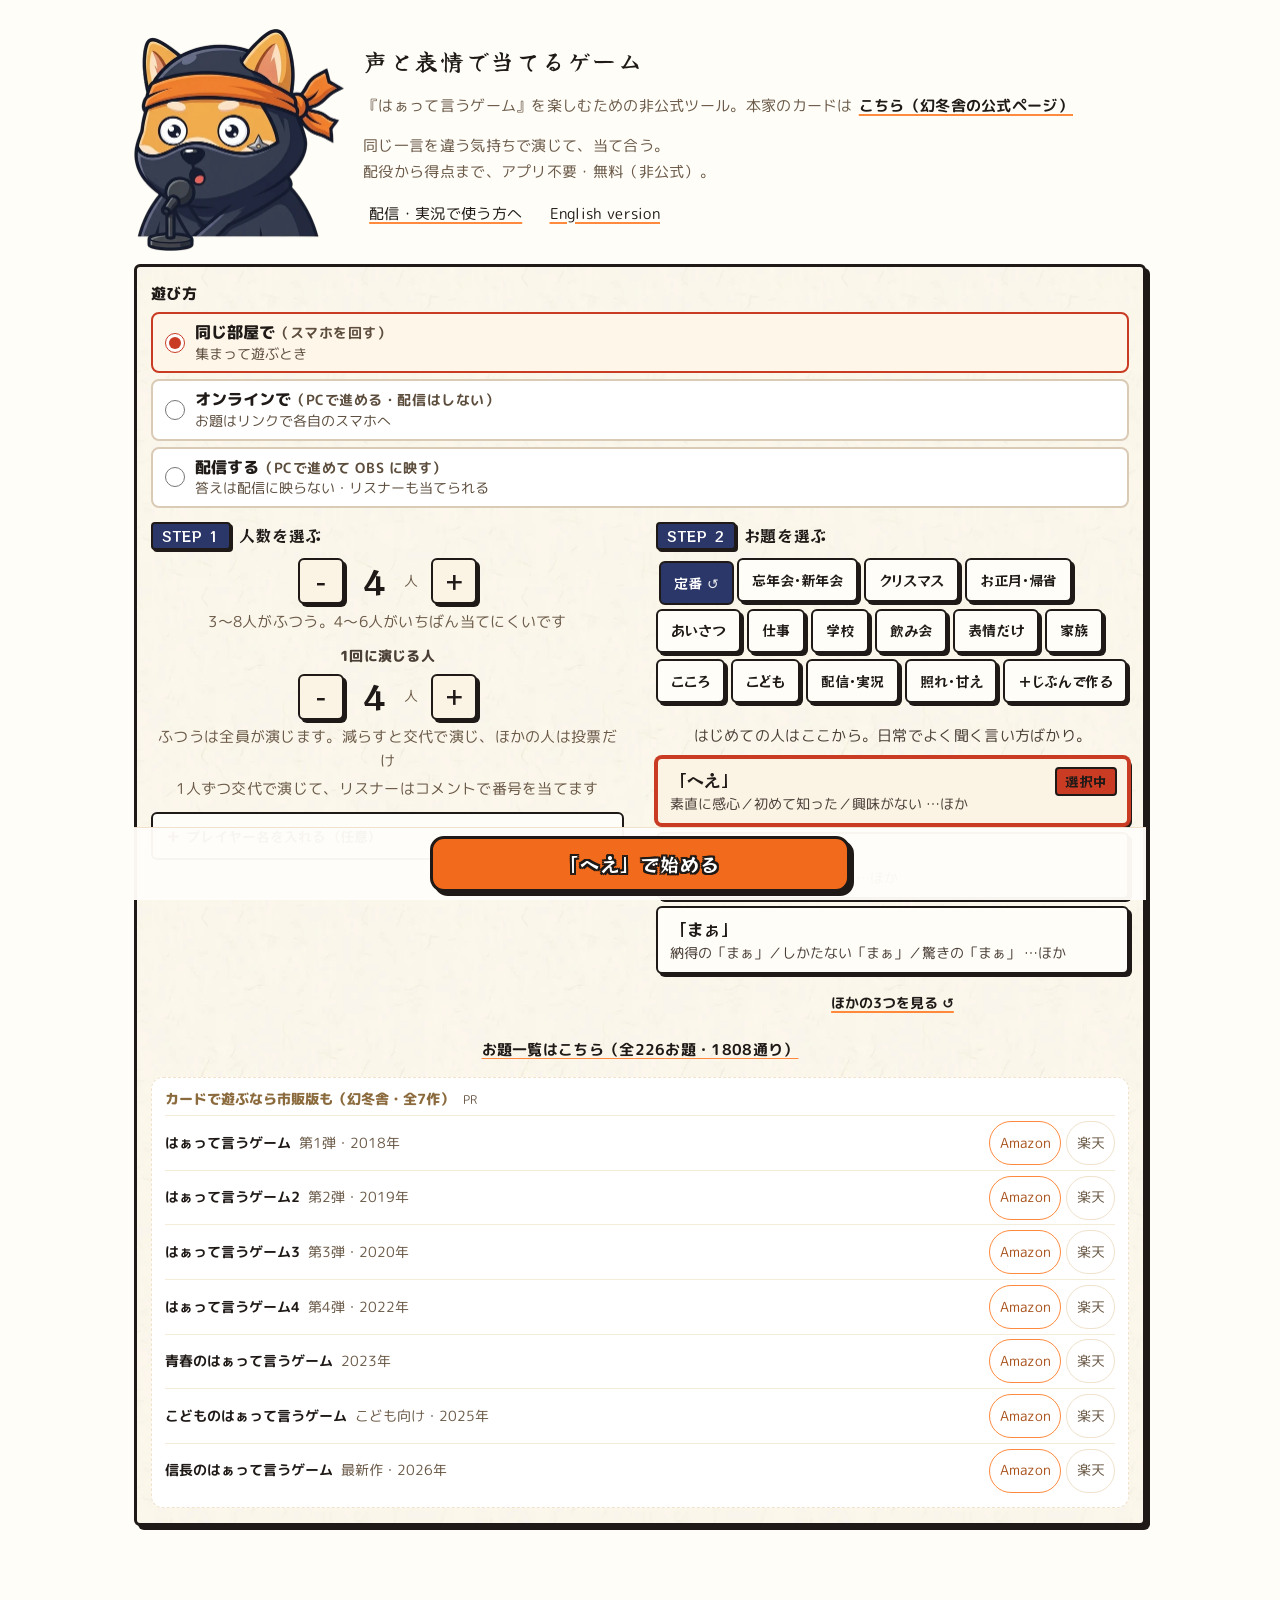
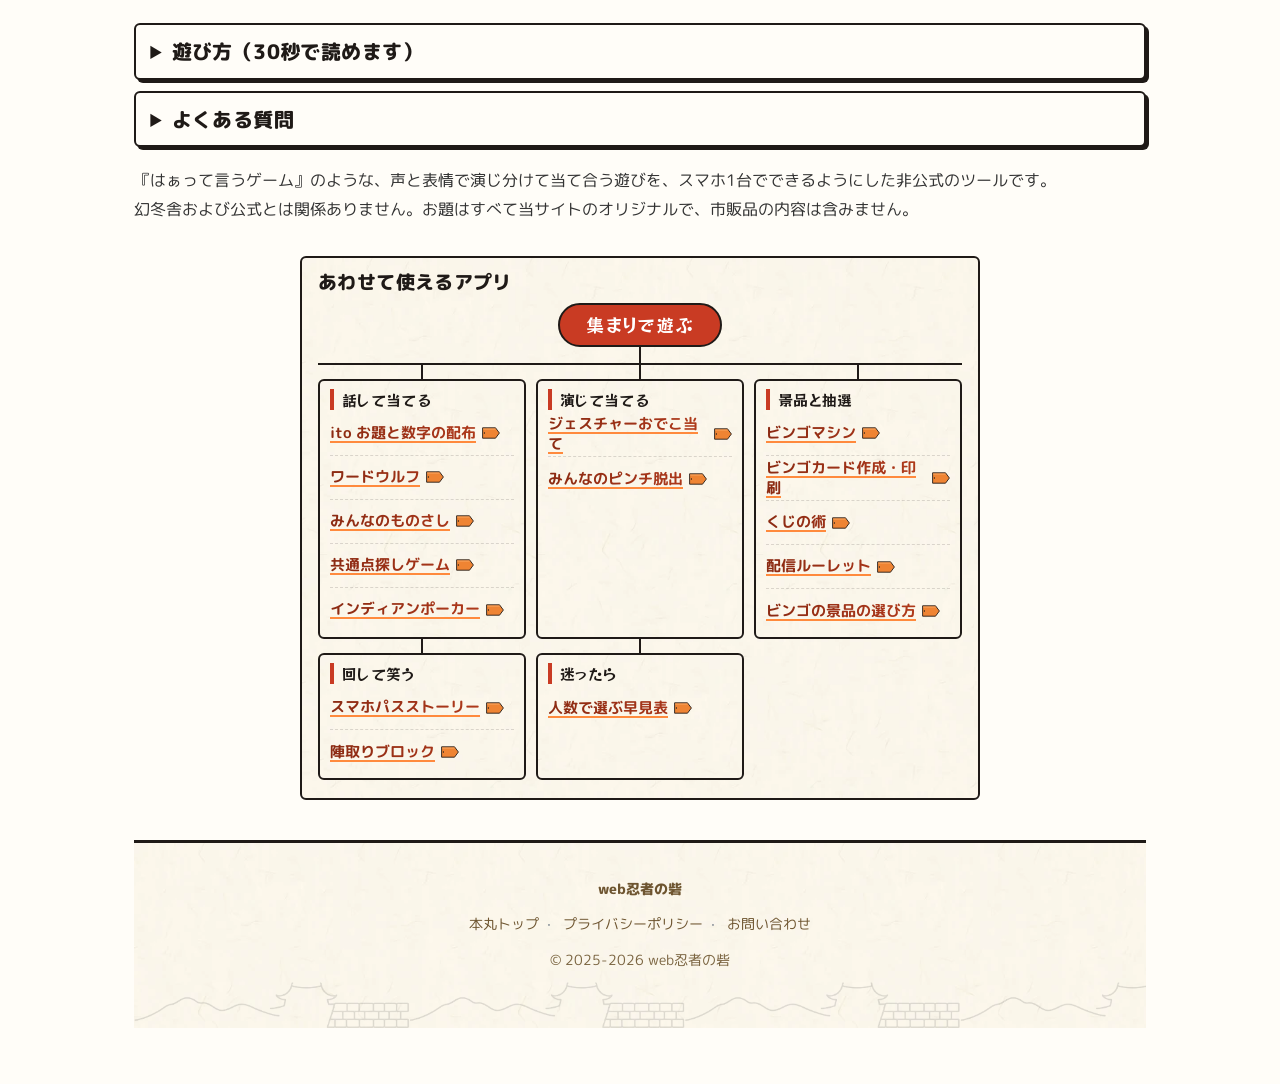
==== index.html @ 785f81d7 "集まりゲームの地図に「陣取りブロック」（砦 /block/）への1本を足す Co-Authored-By: Claude Opus 5.5 <noreply@anthropic.com>" ====
<!DOCTYPE html>
<html lang="ja">
<head>
<meta charset="UTF-8">
<meta name="msvalidate.01" content="EF6E7C7B123A3218DAE3B152F5B0764D" />
<meta name="viewport" content="width=device-width, initial-scale=1">

<title>はぁって言うゲームを遊ぶための無料アプリ｜スマホ1台で配役・投票・得点（非公式の応援ツール）</title>
<meta name="description" content="はぁって言うゲームを遊ぶための無料アプリ。スマホ1台を回すだけで配役の配布・投票・得点計算まで、インストール不要でiPhone・Androidのブラウザから使えます。お題226種はすべてオリジナル。幻冬舎の本家を応援する非公式のツールです。">
<link rel="canonical" href="https://haa.kkpwebninja.com/">
<link rel="alternate" hreflang="ja" href="https://haa.kkpwebninja.com/">
<link rel="alternate" hreflang="en" href="https://haa.kkpwebninja.com/en/">
<link rel="alternate" hreflang="x-default" href="https://haa.kkpwebninja.com/">
<meta name="robots" content="index,follow,max-image-preview:large">
<meta name="theme-color" content="#e8843a">

<meta property="og:title" content="はぁって言うゲームを遊ぶための無料ツール｜非公式の応援ツール">
<meta property="og:description" content="同じ一言を、それぞれ違う気持ちで演じて当て合う。配役の配布から投票・得点計算までスマホ1台で完結する無料の非公式ツール。お題はすべてオリジナルです。">
<meta property="og:type" content="website">
<meta property="og:url" content="https://haa.kkpwebninja.com/">
<meta property="og:site_name" content="声と表情で当てるゲーム">
<meta property="og:image" content="https://haa.kkpwebninja.com/ogp.jpg?d=20261023b">
<meta property="og:image:width" content="1200">
<meta property="og:image:height" content="630">
<meta name="twitter:card" content="summary_large_image">
<meta name="twitter:title" content="はぁって言うゲームを遊ぶための無料ツール｜非公式の応援ツール">
<meta name="twitter:image" content="https://haa.kkpwebninja.com/ogp.jpg?d=20261023b">

<link rel="icon" type="image/png" sizes="32x32" href="/favicon.png">
<link rel="icon" type="image/png" sizes="192x192" href="/favicon-192.png">
<link rel="apple-touch-icon" sizes="180x180" href="/apple-touch-icon.png">
<link rel="manifest" href="/manifest.json">
<meta name="apple-mobile-web-app-capable" content="yes">
<meta name="mobile-web-app-capable" content="yes">
<meta name="apple-mobile-web-app-title" content="声と表情で当てる">

<script type="application/ld+json">
{"@context":"https://schema.org","@type":"WebApplication","name":"声と表情で当てるゲーム","alternateName":"はぁって言うゲームを遊ぶための非公式の応援ツール","description":"はぁって言うゲームのように、同じ一言を声と表情だけで演じ分けて当て合う遊びをスマホ1台で進める非公式の無料ツール。配役の配布・投票・集計・得点まで行います。お題はすべてオリジナルで、市販品の内容は含みません。","url":"https://haa.kkpwebninja.com/","inLanguage":"ja","applicationCategory":"GameApplication","operatingSystem":"Web","datePublished":"2026-09-05","dateModified":"2026-10-17","offers":{"@type":"Offer","price":"0","priceCurrency":"JPY"},"author":{"@type":"Organization","name":"web忍者の砦"},"publisher":{"@type":"Organization","name":"web忍者の砦","url":"https://kkpwebninja.com/"}}
</script>
<!-- FAQLD:BEGIN 自動生成。編集は build.py の FAQ を直して build.py を実行 -->
<script type="application/ld+json">{"@context": "https://schema.org", "@type": "FAQPage", "mainEntity": [{"@type": "Question", "name": "『はぁって言うゲーム』のカードがなくても遊べますか？", "acceptedAnswer": {"@type": "Answer", "text": "遊べます。スマホ1台を順番に回すだけで、各自の配役をこっそり確認できます。投票と得点計算も自動なので、チップや紙は要りません。お題は当サイトのオリジナルで、市販のカードのお題は入っていません。"}}, {"@type": "Question", "name": "無料ですか？アプリのインストールは要りますか？", "acceptedAnswer": {"@type": "Answer", "text": "無料です。ブラウザで開くだけで遊べるので、アプリのインストールも会員登録も要りません。ページ内に広告を表示しています。"}}, {"@type": "Question", "name": "iPhoneでもAndroidでも遊べますか？", "acceptedAnswer": {"@type": "Answer", "text": "どちらでも遊べます。SafariやChromeなどのブラウザで開くだけなので、機種を選びません。全員がスマホを持つ必要はなく、1台を順番に回して遊びます。タブレットやパソコンでも動きます。"}}, {"@type": "Question", "name": "何人から遊べますか？", "acceptedAnswer": {"@type": "Answer", "text": "1人から8人まで遊べます。3人以上がふつうで、4〜6人がいちばん当てにくく盛り上がります。1人や2人のときは、演じる人を見て視聴者やまわりの人が候補から当てる形になります（1人のときは投票なし）。人数に合わせて配役の数も自動で調整されます。"}}, {"@type": "Question", "name": "2人でも遊べますか？", "acceptedAnswer": {"@type": "Answer", "text": "遊べます。2人のときは1人が演じ、もう1人が3つの候補から当てます（「1回に演じる人」を1人にすると交代で演じられます）。配信で、視聴者に当ててもらう形なら1人でも遊べます。"}}, {"@type": "Question", "name": "どうやって遊ぶの？", "acceptedAnswer": {"@type": "Answer", "text": "全員が同じ一言（例：「はぁ」）を、それぞれ違うシチュエーションで演じます。声と表情だけを使い、身振りは使いません。演技のあと、誰がどのシチュエーションだったかを全員で当てます。"}}, {"@type": "Question", "name": "どんなお題（例題）がありますか？", "acceptedAnswer": {"@type": "Answer", "text": "たとえば「おはよう」というお題なら、寝起きの「おはよう」／元気いっぱいの「おはよう」／気まずい「おはよう」 など。「やばい」なら、いい意味で／悪い意味で／時間がない など。1つのお題に8通りあり、全部をお題一覧ページに載せています。"}}, {"@type": "Question", "name": "お題は何種類ありますか？", "acceptedAnswer": {"@type": "Answer", "text": "226種類のお題に、それぞれ8通りのシチュエーションを用意しています（全1808通り）。すべてこのサイトのオリジナルです。"}}, {"@type": "Question", "name": "家族や親戚の集まり（お正月・帰省）でも遊べますか？", "acceptedAnswer": {"@type": "Answer", "text": "遊べます。「お正月・帰省」と「家族」のお題は、子どもからおじいちゃん・おばあちゃんまで言える一言だけにしています。スマホ1台を回すだけなので、こたつを囲んだままでも始められます。"}}, {"@type": "Question", "name": "配信や実況で使えますか？", "acceptedAnswer": {"@type": "Answer", "text": "使えます。許諾の申請はいりません。使うときは、お問い合わせで一言いただけると助かります。ご要望があれば、優先してアップデートします。パソコンで、設定の画面の「遊び方」から「配信する」を選ぶと、広告が出なくなり文字が大きくなります（1人ずつ交代で演じる遊び方で、パソコンの画面でだけ選べます）。離れた場所のコラボ相手には、名前ごとに役のリンクを送れます。使い方は「配信・実況で使う方へ」のページにまとめています。"}}, {"@type": "Question", "name": "離れた場所の人と（オンラインで）遊べますか？", "acceptedAnswer": {"@type": "Answer", "text": "遊べます。役を見る画面で、名前の下の「◯◯さんに送る」を押すと、その人の気持ちだけが入ったリンクをLINEやDiscordで送れます（開いた画面では、タップするまで気持ちが隠れています）。演じない人には「参加リンク」を送ると、候補を見て自分の予想を選べます。答え合わせでは「発表リンク」をグループに貼ると、全員の画面で同じ答えが出て、予想が当たったかも分かります。リンクの中身はサーバーに保存しません。"}}, {"@type": "Question", "name": "1回に演じる人を減らせますか？（配信・大人数向け）", "acceptedAnswer": {"@type": "Answer", "text": "できます。人数の下の「1回に演じる人」で、1人から人数ぶんまで選べます。演じない人は投票だけします。投票で選ぶ気持ちの候補は人数ぶん出るので、演じるのが1人でも答えはすぐには分かりません。演じる人は回ごとに自動で交代します（1人なら1人目→2人目→3人目…）。プレイヤー名も入れられます。"}}, {"@type": "Question", "name": "忘年会やクリスマス会など、9人以上でも遊べますか？", "acceptedAnswer": {"@type": "Answer", "text": "1回に演じられるのは8人までです。9人以上のときは、2人1組で1つの役を受け持ち、相談して1人が演じる形にすると全員が参加できます（人数は組の数で設定・16人まで）。「忘年会・新年会」「クリスマス」のお題は、その場で言いやすい一言にしています。11月から12月25日までは、季節のお題が定番の次に出ます。"}}, {"@type": "Question", "name": "子どもと遊べますか？", "acceptedAnswer": {"@type": "Answer", "text": "遊べます。「こども」のお題はひらがなだけで、小さい子でも読めて演じ分けやすい一言にしています。投票がむずかしい年齢なら「投票しないで答えを見る」を押して、口で当て合えば十分です。カードで遊びたい場合は、公式から子ども向けの『こどものはぁって言うゲーム』（幻冬舎）が出ています。"}}, {"@type": "Question", "name": "お題を自分で作れますか？（手作りのお題）", "acceptedAnswer": {"@type": "Answer", "text": "できます。お題を選ぶところの「＋じぶんで作る」に、全員が言う一言と、気持ちを人数ぶん書くだけです。配役・投票・得点はほかのお題と同じように進みます。書いた内容はこの端末にだけ保存され、外には送られません。"}}, {"@type": "Question", "name": "投票が面倒なときは？", "acceptedAnswer": {"@type": "Answer", "text": "演じ終わったあとに「投票しないで答えを見る」を押すと、口で当て合ってからすぐ答え合わせできます。人数が多いときや、小さい子がいるときに向いています。投票の途中でやめて答えを見ることもできます。"}}, {"@type": "Question", "name": "市販のカード版との違いは？", "acceptedAnswer": {"@type": "Answer", "text": "市販の『はぁって言うゲーム』（幻冬舎）はカードを配って遊びます。このツールは、配役の配布・投票・集計・得点計算をスマホが引き受けるところが違います。お題は別物で、市販品のお題は含みません。非公式のツールなので、カードで遊びたい方や公式のお題で遊びたい方は市販品をお求めください。"}}]}</script>
<!-- FAQLD:END -->

<!-- 運営者の確認用（?kkptest=1 でこの端末だけオン・?kkptest=0 でオフ）。オンの間は GA4 を送らず広告も読まず、スマホでも配信モードを試せる -->
<script>
(function(){
  var t = false;
  try {
    if (/[?&]kkptest=1\b/.test(location.search)) localStorage.setItem('kkp-test','1');
    if (/[?&]kkptest=0\b/.test(location.search)) localStorage.removeItem('kkp-test');
    t = localStorage.getItem('kkp-test') === '1';
  } catch(e){}
  window.__kkpTest = t;
  if (!t) return;
  window['ga-disable-G-2LM85GJN0L'] = true;
  document.addEventListener('DOMContentLoaded', function(){
    var d = document.createElement('a');
    d.href = location.pathname + '?kkptest=0';
    d.textContent = 'テスト中（この端末だけ・広告と計測なし）解除';
    d.style.cssText = 'position:fixed;left:6px;bottom:6px;z-index:99999;background:#3b2c22;color:#fff;font-size:14px;padding:3px 8px;border-radius:4px;opacity:.85;text-decoration:none';
    document.body.appendChild(d);
  });
})();
</script>
<script>
  window.dataLayer = window.dataLayer || [];
  function gtag(){dataLayer.push(arguments);}
  // 本番ドメインだけで計測する（*.pages.dev に来るボットの0秒訪問で数字が崩れていたため）
  if (/(^|\.)kkpwebninja\.com$/.test(location.hostname)) {
    var gs = document.createElement('script'); gs.async = true;
    gs.src = 'https://www.googletagmanager.com/gtag/js?id=G-2LM85GJN0L';
    document.head.appendChild(gs);
    gtag('js', new Date());
    gtag('config', 'G-2LM85GJN0L');
  }
</script>
<!-- 共通部品 kit（kkp-kit を kit/ にコピーしたもの）。配信モードの判定（KKit.stream）を広告より先に使うので defer なしで読む -->
<script src="/kit/kit.js?v=f44ca53"></script>
<script>KKit.stream.init({ key: 'haa-stream' });</script>
<!-- 配信モード（広告なし）のときは AdSense を読み込まない。切り替えたときはページを読み直す -->
<script>
(function(){
  // 配信モードは kit の KKit.stream（PC幅768以上で手動・?mode=stream。キーは今までの haa-stream）。
  // スマホ（スマホ1台を回して遊ぶふだんの使い方）では効かない。広告なしで遊ぶ抜け道にしないため
  var on = KKit.stream.on;
  window.__haaStream = on;
  // 参加者画面（離れて遊ぶリンク）：配信モードで作られたリンク（s:1）のときは広告を読まない。
  // 参加者画面は1回ぶんの役・候補・答えを見るだけで、ゲーム本体は遊べない（トップへはページを読み直して移る）
  var gs = false;
  try {
    var m = location.search.match(/[?&](r|j|a)=([A-Za-z0-9_-]+)/), o = null;
    if (m){
      var raw = decodeURIComponent(m[2]).replace(/-/g,'+').replace(/_/g,'/');
      o = JSON.parse(decodeURIComponent(escape(atob(raw + '==='.slice((raw.length+3)%4)))));
    } else if (/[?&]play\b/.test(location.search)){
      o = JSON.parse(sessionStorage.getItem('haa-guest-card') || 'null');
    }
    if (o && o.v === 2 && o.s === 1) gs = true;
    // 配信モードの小窓（QRを出す別ウィンドウ・q を持つ）も広告を読まない
    if (o && !o.v && typeof o.q === 'string') gs = true;
  } catch(e){}
  window.__haaGuestNoAd = gs;
  if (on || gs || window.__kkpTest) return;
  // 読み込みが終わってから push する（読み込み前に積んだ push が自動広告の枠に取られることがあった）
  var state = 0, waits = [];
  window.__haaLoadAds = function(cb){
    if (cb) { if (state === 2) cb(); else waits.push(cb); }
    if (state) return; state = 1;
    var s = document.createElement('script');
    s.async = true; s.crossOrigin = 'anonymous';
    s.onload = s.onerror = function(){ state = 2; var w = waits; waits = []; w.forEach(function(f){ try { f(); } catch (e) {} }); };
    s.src = 'https://pagead2.googlesyndication.com/pagead/js/adsbygoogle.js?client=ca-pub-1298304917726270';
    document.head.appendChild(s);
  };
  // 2026-10-19 参加者画面（s なしのリンク）は、役・候補を見ている間は広告のスクリプト自体を読まない（自動広告も出さない）。答え合わせのあとに読む
  if (o && o.v === 2) return;
  window.__haaLoadAds();
})();
</script>

<link rel="preconnect" href="https://fonts.googleapis.com">
<link rel="preconnect" href="https://fonts.gstatic.com" crossorigin>
<link href="https://fonts.googleapis.com/css2?family=M+PLUS+Rounded+1c:wght@400;700;800&display=swap" rel="stylesheet">
<!-- 共通部品 D4（kkp-kit を kit/ にコピーしたもの。中は手で直さず kkp-kit 側で直して sync.sh） -->
<!-- k-fonts:start -->
<link href="https://fonts.googleapis.com/css2?family=Yuji+Syuku&family=RocknRoll+One&display=swap&text=0123456789EPQRST%E2%86%92%E2%86%B6%E2%86%BA%E2%88%92%E2%91%A0%E2%91%A1%E2%91%A2%E2%91%A3%E2%91%A4%E2%91%A5%E2%91%A6%E2%91%A7%E3%80%81%E3%80%82%E3%80%8C%E3%80%8D%E3%81%81%E3%81%82%E3%81%84%E3%81%86%E3%81%87%E3%81%88%E3%81%8A%E3%81%8B%E3%81%8C%E3%81%8D%E3%81%8F%E3%81%90%E3%81%91%E3%81%92%E3%81%93%E3%81%94%E3%81%95%E3%81%96%E3%81%97%E3%81%98%E3%81%99%E3%81%9A%E3%81%9B%E3%81%9D%E3%81%9E%E3%81%9F%E3%81%A0%E3%81%A1%E3%81%A3%E3%81%A4%E3%81%A5%E3%81%A6%E3%81%A7%E3%81%A8%E3%81%A9%E3%81%AA%E3%81%AB%E3%81%AD%E3%81%AE%E3%81%AF%E3%81%B0%E3%81%B1%E3%81%B2%E3%81%B3%E3%81%B5%E3%81%B6%E3%81%B8%E3%81%B9%E3%81%BB%E3%81%BC%E3%81%BE%E3%81%BF%E3%82%80%E3%82%81%E3%82%82%E3%82%83%E3%82%84%E3%82%85%E3%82%86%E3%82%87%E3%82%88%E3%82%89%E3%82%8A%E3%82%8B%E3%82%8C%E3%82%8D%E3%82%8F%E3%82%92%E3%82%93%E3%82%A2%E3%82%A4%E3%82%AB%E3%82%AD%E3%82%AF%E3%82%B1%E3%82%B2%E3%82%B3%E3%82%B4%E3%82%B5%E3%82%B9%E3%82%BC%E3%82%BF%E3%83%83%E3%83%86%E3%83%88%E3%83%89%E3%83%8A%E3%83%93%E3%83%94%E3%83%97%E3%83%9E%E3%83%A0%E3%83%A1%E3%83%A4%E3%83%A9%E3%83%AA%E3%83%AC%E3%83%B3%E3%83%BB%E3%83%BC%E4%B8%80%E4%B8%88%E4%B8%8A%E4%B8%8B%E4%B8%96%E4%B8%AD%E4%BA%86%E4%BA%8B%E4%BA%8C%E4%BA%BA%E4%BB%8A%E4%BB%95%E4%BB%BB%E4%BC%9A%E4%BD%9C%E4%BD%BF%E4%BF%A1%E5%85%88%E5%85%A5%E5%85%A8%E5%87%BA%E5%88%86%E5%8B%95%E5%8B%9D%E5%8F%A3%E5%8F%B7%E5%90%88%E5%90%8C%E5%90%8D%E5%91%8A%E5%93%81%E5%93%A1%E5%95%8F%E5%9B%9E%E5%A3%B0%E5%A4%A7%E5%A4%A9%E5%A4%AB%E5%A4%B1%E5%A7%8B%E5%AD%90%E5%AD%A6%E5%AE%9A%E5%AE%9F%E5%AE%B6%E5%AF%9D%E5%B1%8A%E5%B1%8B%E5%B8%B0%E5%B9%B3%E5%B9%B4%E5%B9%B9%E5%BA%83%E5%BA%A6%E5%BD%93%E5%BD%B9%E5%BF%98%E6%80%9D%E6%81%AF%E6%83%85%E6%84%8F%E6%84%9F%E6%88%90%E6%88%BB%E6%89%8B%E6%89%8D%E6%89%BF%E6%8A%95%E6%8A%9E%E6%8A%BC%E6%8C%81%E6%8C%AF%E6%95%B0%E6%96%B0%E6%96%B9%E6%97%8F%E6%97%A5%E6%97%A9%E6%99%AF%E6%9B%B8%E6%9C%88%E6%9C%AB%E6%9C%AC%E6%9D%A5%E6%9D%AF%E6%A0%A1%E6%A4%9C%E6%AC%A1%E6%AD%A3%E6%B0%97%E6%B3%81%E6%B6%88%E6%B8%88%E6%B8%A1%E6%B8%AC%E6%BC%94%E7%84%A1%E7%8E%89%E7%94%9F%E7%94%B3%E7%94%BB%E7%95%AA%E7%96%B2%E7%99%BA%E7%9B%AE%E7%9C%81%E7%9C%89%E7%9F%A5%E7%A2%BA%E7%A4%BC%E7%A5%9E%E7%A5%A8%E7%A7%92%E7%AB%AF%E7%AC%91%E7%AD%94%E7%B5%82%E7%B6%9A%E7%B8%BE%E8%80%85%E8%81%9E%E8%81%B4%E8%87%AA%E8%91%89%E8%A1%8C%E8%A1%A8%E8%A6%8B%E8%A6%96%E8%A6%9A%E8%A7%A3%E8%A8%80%E8%A8%88%E8%A8%8E%E8%A8%AD%E8%A8%B3%E8%A9%B1%E8%AA%8D%E8%AA%AD%E8%B2%A0%E8%B2%B8%E8%B2%BC%E8%B3%AA%E9%81%8A%E9%81%B8%E9%83%A8%E9%85%8D%E9%96%89%E9%96%8B%E9%99%A4%E9%9B%A3%E9%9B%BB%E9%9D%A2%E9%A0%86%E9%A1%8C%E9%A1%98%E9%A3%B2%E9%A6%96%E9%BC%BB%EF%BC%81%EF%BC%88%EF%BC%89%EF%BC%8B%EF%BC%9F" rel="stylesheet">
<!-- k-fonts:end -->
<link rel="stylesheet" href="/kit/kit.css?v=f44ca53">
<style>
:root{
  --orange:#ff8a3d; --orange-d:#a8501a; --cream:#fff8f0; --paper:#fffdf9;
  --ink:#3b2c22; --muted:#6b5a48; --line:#f0e2cc; --ok:#5b9e6e; --ng:#c0603f;
}
*{box-sizing:border-box}
html,body{margin:0;padding:0}
body{
  background:var(--cream);color:var(--ink);
  font-family:"Hiragino Maru Gothic ProN","ヒラギノ丸ゴ ProN",system-ui,sans-serif;
  font-size:16px;line-height:1.75;-webkit-text-size-adjust:100%;
}
.wrap{max-width:640px;margin:0 auto;padding:16px 14px 56px}

header{text-align:center;padding:.4rem 0 .2rem}
.hero{display:flex;flex-direction:column;align-items:center}
.hero-pic{display:none}
.hen{font-size:.875rem;margin:.4rem 0 0}.hen a{color:#6b5a48}
/* 2026-10-19 本家を応援する一文（h1直下・小さく） */
header .hero-t p.hero-fan{font-size:.875rem;line-height:1.5;margin:0 0 .35rem;color:var(--muted)}
header .hero-fan a{color:#b84a00}
.hbar{display:none;align-items:baseline;gap:.6rem;padding:.35rem 0 .5rem;border-bottom:2px solid var(--orange);margin:0 0 10px;text-align:left}
.hb-name{font-weight:800;font-size:.95rem;color:var(--orange-d);white-space:nowrap}
@media(max-width:480px){.hb-url{display:none}}
.hb-url{font-size:.875rem;color:var(--muted);letter-spacing:.02em}
.hb-step{margin-left:auto;font-size:.875rem;color:var(--muted);white-space:nowrap}
body.playing .hero{display:none}
body.playing .hbar{display:flex}
@media(min-width:768px){
  .hero{flex-direction:row;text-align:left;gap:1.2rem;align-items:center;padding:.4rem 0 .6rem}
  .hero-pic{display:block;width:210px;height:auto;flex:none}
  .hero-t h1{font-size:1.5rem;margin-bottom:.4rem}
  .hero-t p{font-size:.95rem}
}
h1{font-size:1.2rem;line-height:1.45;margin:0 0 .3rem;text-wrap:balance}
h1 .h1-sub{display:block;font-size:.875rem;font-weight:400;color:var(--ink);margin-top:.1rem}
header p{font-size:.875rem;color:var(--muted);margin:0}
body.returning header p,
body.returning header .hbadges{display:none}
body.returning header h1{font-size:1.02rem}

.card{background:var(--paper);border:1px solid var(--line);border-radius:16px;
  padding:1rem .9rem 1.1rem;margin:0 0 1rem}
.card.hidden{display:none}
h2{font-size:1rem;margin:0 0 .5rem;display:flex;align-items:center;gap:.5rem}
.step-label{background:var(--orange);color:#1f1a17;font-size:.875rem;font-weight:800;
  padding:.15rem .55rem;border-radius:999px;letter-spacing:.04em;flex:none}

.stats-bar{display:flex;flex-wrap:nowrap;align-items:baseline;gap:.6rem;
  margin:0 0 .7rem;padding:.32rem .7rem;background:#fffaf2;border:1px solid var(--line);
  border-radius:9px;font-size:.875rem;color:var(--muted);overflow-x:auto}
.stats-bar b{color:var(--orange-d);font-weight:800;font-size:.9rem}
.stats-bar>*{flex:none}
.stats-bar .sb-r{margin-left:auto;white-space:nowrap}
.stats-bar.hidden{display:none}

.num{display:flex;align-items:center;justify-content:center;gap:.8rem;margin:.2rem 0}
.num .val{font-size:2rem;font-weight:900;color:var(--orange-d);min-width:2.2rem;text-align:center}
.num .unit{font-size:.875rem;color:var(--muted)}
.btn-ghost{width:46px;height:46px;border-radius:50%;border:2px solid var(--line);
  background:#fff;font-size:1.3rem;color:var(--orange-d);cursor:pointer;line-height:1}
.stream-sw{display:none;align-items:center;gap:.5rem;justify-content:center;margin:.8rem 0 .2rem;font-size:.875rem;color:var(--muted);cursor:pointer}
.stream-note{display:none}
.stream-txt{display:none}
body.stream .stream-txt{display:inline}
body.stream .normal-txt{display:none}
.view-open{display:none;text-align:center;margin:.2rem 0 .4rem}
body.stream .view-open{display:block}
/* 配信モードは説明を減らしてお題の3択まで1画面に */
body.stream .hero-t p:not(.hen){display:none}
body.stream .hero-pic{width:130px}
body.stream .hero-t h1{font-size:1.25rem;margin:0}
body.stream #playersHint{display:none}
.view-open{border-top:2px solid var(--k-shu,#c93b23);border-bottom:1px solid rgba(31,26,23,.15);padding:8px 0 4px}
.haa-live[hidden]{display:none}
#haaResume{text-align:left}
/* 遊んでいる間の「表示ページ：つながっています」（配信するときだけ） */
.haa-live{display:flex;align-items:center;justify-content:flex-end;gap:10px;margin:0 0 6px}
.haa-live .k-btn{min-height:40px;padding:0 12px;font-size:14px}
.view-open .vo-h{margin:0 0 6px;font-size:15px;line-height:1.5}
.view-open .vo-live{margin:0 0 6px}
.view-open .k-view-open{justify-content:center;text-align:left}
.view-open summary{cursor:pointer;color:var(--k-text-2,#4a3f37);font-size:14px;padding:6px 0;min-height:36px}
.cand-n{display:none;align-items:center;justify-content:center;gap:.6rem;flex-wrap:wrap;margin:.5rem 0}
body.stream .cand-n,body[data-players="1"] .cand-n{display:flex}
.cand-n .btn-ghost{width:40px;height:40px}
.cn-l{font-weight:800;color:var(--muted);font-size:.9rem}
.cn-v{font-size:.95rem;color:var(--muted)}.cn-v b{font-size:1.6rem;color:var(--orange-d);margin-right:.15rem}
.cn-h{font-size:.875rem;color:var(--muted)}
body.stream.playing .shop-mini{display:none}
/* 配信モードでは主ボタンを画面下に固定（PCでもスクロールせずに押せる） */
body.stream #dock{position:sticky;bottom:0;z-index:50;background:#fffdf9;box-shadow:0 -6px 12px rgba(255,253,249,.9);border-top:1px solid var(--line);padding:10px 0 12px;margin:0 0 12px}
@media(min-width:768px){.stream-note{display:block;margin-top:0}}
body.stream .act-lbl,body.stream #actDec,body.stream #actInc,body.stream #actorCount,body.stream #actHint,body.stream .act-lbl+.num{display:none}
/* 1人のときは「1回に演じる人」は選ぶ意味がないので隠す（候補の数の欄は残す） */
body[data-players="1"] .act-lbl:not(.cand-n .act-lbl),body[data-players="1"] #actHint,body[data-players="1"] .act-lbl:not(.cand-n .act-lbl)+.num{display:none}
body.stream #postOnly{display:none!important}
.sfx-sw{display:none!important}
/* 2026-11-24 答えが出た瞬間、下の帯に「当たり◯票・はずれ◯票」をひと目で（ユーザー承認B・人気アプリの型）。色だけに頼らず ○× と文字で */
#dockRes{display:none}
#dock[data-step=result] #dockRes:not([hidden]){display:flex;align-items:center;justify-content:center;gap:10px;flex-wrap:wrap;min-height:40px;padding:4px 8px;border:2px solid var(--k-sumi,#1f1a17);border-radius:8px;background:#fffdf8;font-weight:800;font-size:16px;line-height:1.3;animation:k-rv .32s ease-out both}
#dockRes .dr-ok{color:#2f6b3f}#dockRes .dr-ng{color:#c93b23}
#dockRes.all{background:#8cbf3f;color:#1f1a17;border-color:#1f1a17}#dockRes.all .dr-ok{color:#1f1a17}
body.stream #dockRes{display:none!important}
/* 2026-11-24 ホーム画面に追加の帯は下の固定バー（#dock）にかぶせない */
#haaInstall{bottom:calc(var(--dock-h,76px) + 10px)!important}
/* 2026-11-24 スマホは開いてすぐ「人数を選ぶ」（ユーザー承認①A）。上の説明は題名と1文だけにし、
   非公式の一言は市販版の欄の下へ（.fan-sp）、「パソコンで開いて」は始めるボタンの下へ移す */
.fan-sp{display:none}
@media(max-width:559px){
  header .hero-fan{display:none}
  .fan-sp{display:block;margin:.4rem 0 0;font-size:.8125rem;color:#6b5d4f;line-height:1.6}
}
/* 2026-10-21 遊び方（3つから1つ）。オンライン・配信はPC幅768以上だけ。スマホは1行の案内だけ */
.play-mode{display:none}
.pm-sp{margin:.6rem 0 .2rem}
@media(min-width:768px){
  .pm-sp{display:none}
  .play-mode{display:grid;gap:6px;margin:.2rem 0 .9rem;text-align:left}
  .pm-h{margin:0;font-size:15px;font-weight:800;color:var(--sumi,#1f1a17)}
  .pm-o{display:grid;grid-template-columns:auto 1fr;column-gap:10px;align-items:center;min-height:48px;padding:8px 12px;border:2px solid #d9cbb6;border-radius:8px;background:#fff;cursor:pointer}
  .pm-o input{grid-row:1/3;width:20px;height:20px;margin:0;accent-color:#c93b23}
  .pm-o:has(input:checked){border-color:#c93b23;background:#fff6ea}
  .pm-t{font-size:16px;font-weight:800;color:#1f1a17;line-height:1.35}
  .pm-t small{font-size:14px;font-weight:700;color:#5c4d3d}
  .pm-d{font-size:14px;color:#5c4d3d;line-height:1.4}
}
.cast-sw{display:none}
body.stream .cast-sw{display:flex;flex-wrap:wrap;justify-content:center;gap:.2rem 1.2rem;margin:.3rem 0 .2rem}
.cast-sw label{display:flex;align-items:center;gap:.45rem;min-height:44px;font-size:1.05rem;cursor:pointer}
.cast-sw input{width:20px;height:20px;accent-color:var(--orange)}
.cast-sw .hint{flex-basis:100%;margin:0;text-align:center}
body.stream .sfx-sw{display:flex!important;margin-top:0}
body.stream .lis-sw.off{display:none!important}
/* 候補の数（配信モード）：人数のすぐ下に、見出しを大きく（2026-10-21「選択肢もっと増やしてやりたい」） */
.cn-mem{display:none}
body.stream .cand-n .cn-l{font-size:1.15rem;font-weight:800;color:var(--ink)}
body.stream .cand-n .cn-v{font-size:1.2rem}
body.stream .cand-n .cn-mem{display:inline}
.stream-sw input{width:20px;height:20px;accent-color:var(--orange)}
@media(min-width:768px){.stream-sw{display:flex}}
body.stream .stream-sw{font-size:1.05rem}
body.stream .deal-link{font-size:1rem;min-height:44px;font-weight:700;color:var(--orange-d);border-color:var(--orange)}
body.stream .deal-remote{font-size:1.05rem}
.names-box{margin:.7rem 0 .2rem;background:#fffdf9;border:1px solid #f0e4d0;border-radius:12px;padding:0 .8rem}
.names-sum{list-style:none;cursor:pointer;min-height:44px;padding:.4rem 0;font-size:.875rem;color:var(--orange-d);font-weight:bold;display:flex;align-items:center;gap:.4rem}
.names-sum::-webkit-details-marker{display:none}
.names-sum::before{content:"＋";font-weight:900}
.names-box[open] .names-sum::before{content:"−"}
.names-sum span{font-weight:normal;color:var(--muted);font-size:.875rem}
.names-grid{display:grid;grid-template-columns:1fr;gap:.35rem;padding-bottom:.5rem}
@media (min-width:560px){.names-grid{grid-template-columns:repeat(2,1fr)}}
.names-row{display:flex;align-items:center;gap:.45rem}
.names-row .nm-dot{flex:0 0 auto;width:1.1rem;height:1.1rem;border-radius:50%}
.names-row input{flex:1 1 0;min-width:0;box-sizing:border-box;font-family:inherit;font-size:16px;padding:7px 9px;border:1px solid #e6d5bd;border-radius:8px;background:#fff}
.names-row input:focus{outline:2px solid var(--orange);border-color:transparent}
.names-clear{background:none;border:none;color:#6b5a48;font-family:inherit;font-size:.875rem;text-decoration:underline;cursor:pointer;padding:4px 8px 10px;min-height:44px;display:block;margin:0 auto}
.act-lbl{text-align:center;font-size:.875rem;font-weight:800;color:var(--muted);margin:.7rem 0 0}
.site-credit{text-align:center;font-size:.875rem;color:#b9a68a;margin:.6rem 0 0;letter-spacing:.02em}
.hint{text-align:center;font-size:.875rem;color:var(--muted);margin:.1rem 0 .2rem}

/* カテゴリは横スライド（縦に積むと選ぶ前に画面を使い切る） */
.cat-scroll{position:relative;margin:0 -0.9rem .6rem}
.cat-scroll::after{content:"";position:absolute;top:0;right:0;bottom:.4rem;width:26px;
  pointer-events:none;background:linear-gradient(90deg,transparent,rgba(255,253,249,.96))}
.cat-grid{display:flex;gap:.4rem;overflow-x:auto;padding:.15rem 1.2rem .5rem .9rem;
  scroll-snap-type:x proximity;scrollbar-width:none;-webkit-overflow-scrolling:touch}
.cat-grid::-webkit-scrollbar{display:none}
.cat-btn{flex:0 0 auto;scroll-snap-align:start;white-space:nowrap;
  background:#fff5e6;border:2px solid var(--line);color:var(--ink);
  padding:.45rem .8rem;border-radius:999px;font:inherit;font-size:.88rem;cursor:pointer}
.cat-btn.active{background:var(--orange);border-color:var(--orange);color:#1f1a17;font-weight:700}
/* 選択中のタブをもう一度押すと別の3つが出る。それが分かるように印を出す */
.cat-btn.active::after{content:" ↺";font-weight:400;opacity:.9}
.redraw{display:block;margin:.5rem auto 0;background:none;border:none;color:var(--orange-d);font:inherit;font-size:.875rem;font-weight:700;text-decoration:underline;cursor:pointer;padding:8px 12px;min-height:44px}
body[data-cat="mine"] .redraw{display:none}
.pick-item{position:relative}
.pick-item[aria-pressed="true"]::after{content:"選択中";position:absolute;top:.5rem;right:.6rem;font-size:.875rem;font-weight:800;color:#1f1a17;background:var(--orange);border-radius:999px;padding:.12rem .5rem}
/* PCではカテゴリを折り返して全部見せる（横スクロールはマウスで動かしにくい） */
@media(min-width:768px){.cat-scroll{margin:0 0 .6rem}.cat-scroll::after{display:none}.cat-grid{flex-wrap:wrap;overflow:visible;padding:.15rem 0 .3rem}}
.cat-desc{font-size:.875rem;color:var(--muted);text-align:center;margin:0 0 .6rem}
body.returning .cat-desc{display:none}

/* お題の3択（1つずつ引かせるより選ばせる方が早く決まる） */
.next-pick{margin:.9rem 0 .2rem;padding:.7rem .8rem;border:1px dashed var(--line);border-radius:12px;background:#fff}
.np-h{font-weight:800;font-size:.92rem;margin:0 0 .45rem}
.np-ts{display:none}
body.stream .np-t{display:none}
body.stream .np-ts{display:inline}
.np-cat{font-weight:400;font-size:.875rem;color:var(--muted);margin-left:.5rem}
.np-links{display:flex;justify-content:center;gap:1.2rem;margin-top:.3rem}
.np-link{background:none;border:none;color:var(--orange-d);font:inherit;font-size:.875rem;font-weight:700;text-decoration:underline;cursor:pointer;padding:8px 6px;min-height:44px}
body.veiling .next-pick{display:none}
body[data-cat="mine"] .next-pick{display:none}
body.stream .np-h{font-size:1.2rem}body.stream .np-link{font-size:1.05rem}
.pick-list{display:flex;flex-direction:column;gap:.4rem}
.pick-item{display:block;width:100%;text-align:left;cursor:pointer;padding:.55rem .75rem;
  border:1.5px solid var(--line);border-radius:10px;background:#fffdf9;font:inherit;line-height:1.45}
.pick-item[aria-pressed="true"]{border-color:var(--orange);background:#fff3e2}
.pick-item .pi-w{display:block;font-weight:800;font-size:1.05rem;color:var(--orange-d)}
.pick-item .pi-s{display:block;font-size:.875rem;color:var(--muted);margin-top:.1rem}
/* 入れ替わったことを一瞬の動きで伝える（押しても変化が見えないと二度押されない） */
@keyframes pick-in{from{opacity:0;transform:translateY(-3px)}to{opacity:1;transform:none}}
.pick-list.swap .pick-item{animation:pick-in .18s ease both}
@media (prefers-reduced-motion:reduce){.pick-list.swap .pick-item{animation:none}}

.btn-primary{display:block;width:100%;padding:.85rem;border:none;border-radius:999px;
  background:var(--orange);color:#1f1a17;font:inherit;font-weight:800;font-size:1.02rem;
  cursor:pointer;box-shadow:0 4px 12px rgba(224,123,57,.28);margin-top:.8rem}
.btn-sub{display:block;width:100%;padding:.7rem;border:2px solid var(--line);border-radius:999px;
  background:#fff;color:var(--ink);font:inherit;font-size:.92rem;cursor:pointer;margin-top:.5rem}

/* 配役カード：itoと同じ「回して見る」 */
.deal-grid{display:grid;grid-template-columns:repeat(auto-fill,minmax(80px,1fr));gap:.55rem;margin-top:.6rem}
.deal-cell{display:flex;flex-direction:column;gap:.3rem}
.deal-link{background:#fff;border:1px solid var(--line);border-radius:8px;font:inherit;font-size:.875rem;color:var(--muted);padding:.3rem 0;min-height:32px;cursor:pointer}
.deal-remote{margin-top:.6rem}
.deal-card{aspect-ratio:3/4;border-radius:14px;border:1.5px solid rgba(255,255,255,.9);
  background:url('/kit/img/paper.webp') 0 0/128px 128px repeat,
    linear-gradient(145deg,rgba(255,255,255,.28),transparent 38%,rgba(0,0,0,.10)),
    var(--pc,linear-gradient(135deg,#ff8a3d,#ff6b9d));
  background-blend-mode:soft-light,normal,normal;
  box-shadow:0 8px 18px rgba(38,23,11,.2),inset 0 0 0 1px rgba(255,255,255,.45);
  display:flex;flex-direction:column;align-items:center;justify-content:center;gap:.2rem;
  color:#fff;font:inherit;font-weight:800;cursor:pointer;position:relative;overflow:hidden}
.deal-card::before{content:"タップ";position:absolute;top:6px;left:50%;transform:translateX(-50%);
  padding:2px 7px;border-radius:999px;background:rgba(20,15,10,.66);font-size:.875rem;letter-spacing:.06em}
.deal-card .n{font-size:1.5rem;line-height:1;text-shadow:0 1px 3px rgba(0,0,0,.28)}
.deal-card .who{font-size:.875rem;opacity:.95}
.deal-card.done{filter:saturate(.55) brightness(.92)}
.deal-card.done::after{content:"確認ずみ";position:absolute;bottom:6px;left:50%;transform:translateX(-50%);
  font-size:.875rem;background:rgba(20,15,10,.6);padding:2px 6px;border-radius:999px}

/* 自分の配役を見る画面。紫グラデは他の画面から浮くので藍の和紙にする */
.reveal{position:fixed;inset:0;z-index:1000;display:none;flex-direction:column;
  align-items:center;justify-content:center;text-align:center;padding:1.4rem;color:#fff}
/* 藍の札の地は kit の .k-reveal-bg（.reveal・.stage・.g-stage は HTML にクラス） */
.reveal.show{display:flex}
.reveal .who{font-size:1rem;opacity:.9;margin-bottom:.6rem}
.reveal .word{font-size:1.1rem;opacity:.85;margin-bottom:.2rem}
.reveal .act{background:#fff;color:var(--ink);border-radius:16px;padding:1.1rem 1.3rem;
  font-size:1.45rem;font-weight:900;line-height:1.4;box-shadow:0 14px 34px rgba(0,0,0,.42);
  max-width:22rem;border:5px solid var(--orange)}
.reveal .warn{margin-top:.8rem;font-size:.875rem;color:#ffd8a8}
.reveal .btn-w{background:#fff;color:var(--ink);border:none;border-radius:999px;
  padding:.75rem 1.6rem;font:inherit;font-weight:800;font-size:1rem;cursor:pointer;margin-top:1.1rem}

/* 投票：カード版でいちばん面倒なところ。ここをスマホが引き受ける */
.vote-who{font-weight:800;text-align:center;margin:.2rem 0 .5rem;font-size:1rem}
.vote-list{display:flex;flex-direction:column;gap:.4rem}
.vote-item{display:block;width:100%;text-align:left;padding:.6rem .8rem;border:1.5px solid var(--line);
  border-radius:10px;background:#fffdf9;font:inherit;cursor:pointer;line-height:1.4}
.vote-item[aria-pressed="true"]{border-color:var(--orange);background:#fff3e2;font-weight:700}
.vote-prog{text-align:center;font-size:.875rem;color:var(--muted);margin:.5rem 0 0}

.res-row{display:flex;align-items:center;gap:.6rem;padding:.55rem .2rem;border-top:1px solid var(--line)}
.res-row .nm{font-weight:800;min-width:4.2rem}
.res-row .act{flex:1;font-size:1rem;font-weight:700}
.ans-l{display:inline-block;font-size:.875rem;font-weight:800;color:#1f1a17;background:var(--orange);border-radius:4px;padding:.05rem .4rem;margin-right:.45rem;vertical-align:middle}
.res-row .mk{font-weight:800;font-size:.9rem}
.res-row .mk.o{color:var(--ok)}
.res-row .mk.x{color:var(--ng)}
/* 答えのカード：演技の舞台と同じ濃紺。番号と気持ちを大きく */
.ans-grid{display:grid;grid-template-columns:1fr;gap:.6rem;margin:.2rem 0 .2rem}
@media(min-width:560px){.ans-grid:not(.one){grid-template-columns:1fr 1fr}}
.ans-grid.veiled{display:none}
.ans-card{display:block;border:0;padding:.8rem .9rem .9rem;border-radius:14px;color:#fff;
  background:#16213a url('/kit/img/reveal-bg.webp') center/cover no-repeat;box-shadow:0 6px 16px rgba(22,33,58,.18)}
.ans-top{display:flex;align-items:center;gap:.45rem;font-size:.875rem;opacity:.95}
.ans-dot{width:.8rem;height:.8rem;border-radius:50%;background:var(--pc);flex:none;box-shadow:0 0 0 2px rgba(255,255,255,.7)}
.ans-name{font-weight:800}
.ans-word{margin-left:auto;opacity:.8}
.ans-main{display:flex;align-items:center;gap:.6rem;background:#fff;color:var(--ink);border-radius:10px;
  padding:.6rem .75rem;margin-top:.5rem;border:3px solid var(--orange)}
.ans-kick{font-size:.875rem;font-weight:900;color:#1f1a17;background:var(--orange);border-radius:4px;padding:.1rem .4rem;flex:none}
.ans-no{font-size:1.9rem;font-weight:900;color:var(--orange-d);line-height:1}
.ans-act{font-size:1.15rem;font-weight:900;line-height:1.35}
.ans-votes{display:flex;flex-wrap:wrap;gap:.35rem;margin-top:.55rem}
.vc{font-size:.875rem;font-weight:700;border-radius:999px;padding:.15rem .6rem}
.vc.ok{background:#e6f4ea;color:#2f7a45}
.vc.ng{background:rgba(255,255,255,.18);color:#fff}
.vc small{opacity:.85}
.sr-rk{font-size:.875rem;color:var(--muted);font-weight:800}
.sr.top .sr-rk{color:#1f1a17;background:var(--orange);border-radius:999px;text-align:center;padding:.1rem 0;font-size:.875rem}
.sr.top .sr-nm,.sr.top b{font-weight:900}
.sr-nm{font-weight:700;white-space:nowrap;overflow:hidden;text-overflow:ellipsis}
.sr-rd{font-size:.875rem;font-weight:400;color:var(--muted);margin-left:.5rem}
.sr-add{display:block;font-size:.875rem;color:var(--muted);font-weight:700;line-height:1}
.sr-reset{display:block;margin:.5rem auto 0;background:none;border:none;color:#6b5a48;font:inherit;font-size:.875rem;text-decoration:underline;cursor:pointer;padding:6px 10px;min-height:36px}
.sr-bar{height:.55rem;background:#f3e8d6;border-radius:999px;overflow:hidden}
.sr-bar i{display:block;height:100%;border-radius:999px}
body.stream .ans-top{font-size:1.2rem}
body.stream .ans-no{font-size:3.4rem}
body.stream .ans-kick{font-size:1.1rem;padding:.2rem .6rem}
body.stream .ans-grid.one .ans-main{justify-content:center;padding:1.6rem 1.2rem}
body.stream .ans-grid.one .ans-no{font-size:5rem}
body.stream .ans-grid.one .ans-act{font-size:3.2rem}
body.stream .ans-grid.one .ans-top{font-size:1.5rem}
body.stream .ans-act{font-size:2.2rem}
body.stream .ans-card{padding:1.2rem 1.4rem 1.3rem}
body.stream .ans-main{padding:1rem 1.2rem}
body.stream .vc{font-size:1rem}
.score{margin-top:.8rem;padding:.7rem .9rem;background:#fffaf2;border:1px solid var(--line);border-radius:12px}
.score h3{margin:0 0 .35rem;font-size:.92rem}
.score .sr{display:grid;grid-template-columns:2.6rem minmax(4.5rem,max-content) 1fr 3rem;align-items:center;gap:.6rem;font-size:.95rem;padding:.3rem 0}
.score .sr b{text-align:right}
.score .sr b{color:var(--orange-d)}

.shop{margin:1.2rem 0 0;padding:.9rem 1rem;background:var(--paper);border:1px solid var(--line);border-radius:12px}
.shop h3{font-size:.95rem;margin:0 0 .1rem}
.shop .pr{display:block;font-size:12px;color:var(--muted);letter-spacing:.06em;margin-bottom:.6rem}
.shop p{margin:0 0 .5rem;font-size:.875rem;color:var(--muted);line-height:1.7}
.shop .buy{display:inline-block;margin:0 .5rem .4rem 0;padding:.35rem .9rem;font-size:.875rem;
  border:1px solid var(--orange);border-radius:999px;color:var(--orange-d);text-decoration:none;background:#fff}
.shop .buy.alt{border-color:var(--line);color:var(--muted)}

.ad-slot{margin:1.4rem 0;padding:12px 0;text-align:center;
  border-top:1px dashed var(--line);border-bottom:1px dashed var(--line)}
.ad-label{font-size:10.5px;letter-spacing:.14em;color:var(--muted);margin-bottom:6px}
.ad-slot ins.adsbygoogle{display:block;width:300px;height:250px;margin:0 auto}
@media(min-width:760px){.ad-slot ins.adsbygoogle{width:336px;height:280px}}

/* 読み物部分（遊び方・FAQ・注記）：白地・16px・#333・行間1.8 */
details.block{background:#fff;border:1px solid var(--line);border-radius:8px;
  padding:.1rem .9rem;margin:0 0 .7rem;color:#333;font-size:16px;line-height:1.8}
details.block summary{cursor:pointer;font-weight:700;padding:.6rem 0;font-size:20px;line-height:1.5}
details.block h2{display:inline;font-size:20px;margin:0;color:#333}
details.block p{margin:0 0 .8rem}
dl{margin:0 0 .6rem}
dt{font-weight:700;margin-top:1rem;font-size:16px;color:#333}
dd{margin:.2rem 0 0;font-size:16px;color:#333}
.note{font-size:.88rem;color:#333;text-align:left;line-height:1.8}
a{color:#1565c0}

/* 見た目の調整（2026-09-24・AIっぽさを消す）: 影・グラデーション・大きな角丸・英字の飾り見出しをやめる（測定から生成し、機能に関わる部品は手で除外）。元のルールは上に残し上書き。 */
body { background: #fff; }
#step-setup { border-radius: 8px; }
span.step-label { border-radius: 3px; }
button.cat-btn { border-radius: 6px; }
#startGame { box-shadow: none; border-radius: 8px; }
.howto-pic{display:block;width:min(200px,60%);height:auto;margin:.2rem auto .8rem}
/* じぶんで作る（2026-10-02） */
.my-form label{display:block;font-size:.875rem;font-weight:700;margin:.5rem 0 .2rem}
.my-form input,.my-form textarea{display:block;width:100%;box-sizing:border-box;font:inherit;font-size:16px;
  padding:.5rem .6rem;border:1.5px solid var(--line);border-radius:8px;background:#fff;color:var(--ink)}
.my-form textarea{min-height:9.5rem;line-height:1.6}
.my-form .my-msg{font-size:.875rem;color:var(--muted);margin:.3rem 0 0}
.my-form .my-msg.ng{color:var(--ng);font-weight:700}
/* 舞台：演技と投票のときだけ出る濃紺の板。配信画面でここが主役になる */
.stage{color:#fff;border-radius:12px;padding:1rem 1rem 1.1rem;text-align:center;margin:.2rem 0 .7rem}
.stage{position:relative;overflow:hidden}
.st-pic{display:none}
@media(min-width:768px){.st-pic{display:block;position:absolute;right:1.2rem;bottom:0;height:92%;width:auto;pointer-events:none}.stage.drop{padding-left:150px;padding-right:150px}}
body.stream .st-pic{height:100%;right:2rem}
@media(min-width:768px){body.stream .stage.drop,body.stream #performStage{padding-left:290px;padding-right:290px}}
.stage .st-who{font-size:.95rem;opacity:.9}
.stage .st-word{font-size:2.1rem;font-weight:900;line-height:1.3;margin:.15rem 0 .1rem;letter-spacing:.02em}
.stage .st-sub{font-size:.875rem;opacity:.75}
.stage.sm{padding:.75rem 1rem .85rem}
.stage.sm .vote-who{color:#fff;margin:0 0 .2rem}
.stage .st-q{margin:0;font-size:.95rem;opacity:.95}
.stage .st-q b{color:#ffd8a8}
.no{display:inline-block;min-width:1.3em;margin-right:.3rem;color:var(--orange-d);font-weight:900}
.stage .st-chat{display:none;margin-top:.5rem;font-size:.875rem;color:#ffd8a8}
.cands{margin:.7rem 0 .2rem;padding:.6rem .8rem;background:#fffaf2;border:1px solid var(--line);border-radius:12px}
.cands .cl{font-size:.875rem;color:var(--muted);font-weight:800;margin-bottom:.3rem}
.cands ul{list-style:none;margin:0;padding:0;display:grid;grid-template-columns:1fr 1fr;gap:.25rem .8rem}
.cands li{font-size:.9rem;line-height:1.5;padding:.1rem 0}
.shop-mini{margin:.9rem 0 .2rem;padding:.6rem .8rem;border:1px dashed var(--line);border-radius:12px;background:#fff}
.shop-mini .sm-h{font-size:.875rem;font-weight:800;color:#8b6b3d;margin-bottom:.3rem}
.shop-mini .pr{font-size:12px;font-weight:400;color:var(--muted);margin-left:.3rem;letter-spacing:.06em}
.sm-row{display:flex;align-items:center;gap:.5rem;padding:.3rem 0;border-top:1px solid #f3ecd9;font-size:.875rem}
.sm-row .sm-name{font-weight:700;flex:0 1 auto}
.sm-row .sm-note{flex:1 1 0;color:var(--muted);font-size:.875rem;min-width:0}
.sm-link{flex:0 0 auto;padding:.25rem .6rem;border:1px solid var(--orange);border-radius:999px;color:var(--orange-d);text-decoration:none;font-size:.875rem;background:#fff;min-height:44px;display:inline-flex;align-items:center}
.sm-link.alt{border-color:var(--line);color:var(--muted)}
.sm-row .sm-links{flex:0 0 auto;display:flex;gap:.3rem;margin-left:auto}
@media(max-width:420px){.sm-row{flex-wrap:wrap}.sm-row .sm-note{flex-basis:100%;order:3}}
.cands .cw{font-size:1.25rem;font-weight:900;margin:0 0 .25rem}
.unveil{margin:.4rem 0 .8rem}
.unveil[hidden]{display:none}
/* 最終予想タイム中の「すぐ発表する」は小さい文字ボタン。主ボタンと同じ位置・見た目にしない（2026-10-19 演じる前に答えが出た事故） */
#unveil.unveil-skip{display:block;width:auto;margin:.2rem auto .8rem;padding:.5rem 1rem;min-height:44px;background:none;border:0;box-shadow:none;
  color:var(--muted);font-size:.9rem;font-weight:700;text-decoration:underline;text-underline-offset:3px;border-radius:8px}
#unveil.unveil-skip[hidden]{display:none}
/* 演技のあとの2択（投票して得点をつける／答えを見る）を同じ重さで横並び */
.btn-eq{display:block;width:100%;padding:.8rem .4rem;border:2px solid var(--orange);border-radius:12px;background:#fff;
  color:var(--orange-d);font:inherit;font-weight:800;font-size:.98rem;line-height:1.35;cursor:pointer;min-height:56px}
body.perform-eq #dock[data-step=perform]{display:grid;grid-template-columns:1fr 1fr;gap:8px}
body.perform-eq #dock[data-step=perform] #dockMsg{grid-column:1 / -1}
body.stream .btn-eq{font-size:1.25rem;min-height:66px}
.unveil-msg{text-align:center;font-weight:800;font-size:1rem;line-height:1.6;margin:.6rem 0 .2rem}
.unveil-msg[hidden]{display:none}
/* 答えが出るまでは、次の回へのボタンと広告を出さない */
body.veiling #postOnly,body.veiling #newGame,body.veiling #resultBack{display:none!important}
body:not(.stream) .unveil-msg br,body:not(.stream) .unveil-msg-viewer{display:none}
body.stream .unveil-msg{font-size:1.6rem}
.cta-comment{display:none;text-align:center;font-weight:900;color:var(--orange-d);margin:.6rem 0 0;animation:labelPop .6s .3s cubic-bezier(.2,.9,.3,1.6) both}
body.stream .cta-comment{display:block;font-size:1.3rem}
body.veiling .cta-comment{display:none}
.cdown.last{font-size:6rem;color:var(--navy,#16213a)}
.cdown.last small{display:block;font-size:1.3rem;font-weight:900;color:var(--orange-d);margin-bottom:.2rem}
body.stream .cdown.last{font-size:7rem}
.win-pic{display:block;width:min(130px,40%);height:auto;margin:.4rem auto 0}
body.veiling .win-pic{display:none}
body.stream .win-pic{width:300px}
/* ===== 押した手応えと画面の切り替わり（楽しくハデに。動きを減らす設定の人には出さない） ===== */
button{transition:transform .12s ease, box-shadow .12s ease, background-color .2s}
button:active{transform:scale(.95)}
.tap-ring{position:fixed;pointer-events:none;border-radius:50%;border:4px solid var(--orange);z-index:3000;animation:tapRing .45s ease-out forwards}
@keyframes tapRing{from{width:0;height:0;opacity:.9;transform:translate(-50%,-50%)}to{width:120px;height:120px;opacity:0;transform:translate(-50%,-50%)}}
.card.enter{animation:stepIn .5s cubic-bezier(.2,.9,.3,1.25) both}
@keyframes stepIn{0%{opacity:0;transform:translateY(26px) scale(.96)}100%{opacity:1;transform:none}}
.enter h2 .step-label{animation:labelPop .6s .15s cubic-bezier(.2,.9,.3,1.6) both}
@keyframes labelPop{0%{transform:scale(.3) rotate(-12deg)}100%{transform:none}}
.deal-card{animation:dealIn .5s cubic-bezier(.2,.9,.3,1.3) both}
@keyframes dealIn{0%{opacity:0;transform:translateY(-40px) rotate(-14deg) scale(.7)}100%{opacity:1;transform:none}}
.stage.drop{animation:stageDrop .55s cubic-bezier(.2,.9,.3,1.3) both}
@keyframes stageDrop{0%{opacity:0;transform:scale(.85) translateY(-14px)}100%{opacity:1;transform:none}}
.stage.drop .st-word{animation:wordBounce .8s .25s cubic-bezier(.2,.9,.3,1.8) both}
@keyframes wordBounce{0%{transform:scale(.4);opacity:0}60%{transform:scale(1.12);opacity:1}100%{transform:scale(1)}}
.vote-item.picked{background:var(--orange)!important;color:#1f1a17!important;border-color:var(--orange)!important;transform:scale(1.03)}
.vote-item.picked .no{color:#fff}
/* 押した瞬間に色を変え「票が入った」と出す（2026-11-04）。出た直後で押しても数えない間は薄く */
.vote-item.press{background:#fff3e2;border-color:var(--orange)}
/* 色は待たずに変える（背景の0.2秒のにじみをやめる） */
.vote-item.press,.vote-item.picked{transition:transform .12s}
.vote-item .vk{float:right;font-size:.875rem;font-weight:800;color:#1f1a17}
.vote-list{transition:opacity .12s}
.vote-list.wait{opacity:.55}
.vote-prog.ok b{color:var(--orange-d)}
/* 名演技賞：いちばん多く当ててもらえた人（同数なら全員）（2026-11-04） */
.mvp{display:flex;flex-wrap:wrap;align-items:baseline;gap:.2rem .7rem;padding:.1rem 0 .6rem;margin:0 0 .55rem;border-bottom:2px solid var(--orange)}
.mvp-k{background:var(--orange);color:#1f1a17;font-weight:900;font-size:.875rem;padding:.1rem .5rem;border-radius:4px}
.mvp-n{font-size:1.7rem;font-weight:900;color:var(--orange-d);line-height:1.25;overflow-wrap:anywhere}
.mvp-w{color:var(--muted);font-size:.875rem}
.mvp-shop{display:flex;flex-wrap:wrap;align-items:center;gap:0 .8rem;margin:-.3rem 0 .7rem;font-size:.875rem;line-height:1.6;color:var(--muted)}
.mvp-shop a{display:inline-flex;align-items:center;min-height:44px;color:var(--orange-d);text-decoration:underline}
body.stream .mvp-shop{display:none!important}
html body.stream .mvp{padding:0 0 calc(.4*var(--u));margin:0 0 calc(.5*var(--u));border-bottom:calc(.3*var(--u)) solid var(--sumi);gap:calc(.3*var(--u)) calc(1.2*var(--u))}
html body.stream .mvp-k{background:var(--shu);color:#fff;font-size:max(14px,calc(2*var(--u)))}
html body.stream .mvp-n{font-size:max(16px,calc(3.6*var(--u)));color:var(--sumi)}
html body.stream .mvp-w{font-size:max(14px,calc(1.9*var(--u)))}
.vote-who.swap{animation:labelPop .45s cubic-bezier(.2,.9,.3,1.6) both}
.pick-item[aria-pressed="true"]{animation:pickPop .35s cubic-bezier(.2,.9,.3,1.6)}
@keyframes pickPop{0%{transform:scale(.96)}60%{transform:scale(1.03)}100%{transform:none}}
.confetti{position:fixed;inset:0;pointer-events:none;z-index:2500;overflow:hidden}
.confetti i{position:absolute;top:-20px;width:10px;height:16px;border-radius:2px;animation:fall linear forwards}
@keyframes fall{to{transform:translateY(110vh) rotate(720deg)}}
@media (prefers-reduced-motion:reduce){.card.enter,.enter h2 .step-label,.deal-card,.stage.drop,.stage.drop .st-word,.vote-who.swap,.pick-item[aria-pressed="true"]{animation:none}.confetti,.tap-ring{display:none}}
/* 配信モード：名前は1行に並べる。画面の高さが低いPC（ノート 1366x768 など）はさらに詰めて、スクロールなしで収める */
@media (min-width:768px){body.stream .names-grid{grid-template-columns:repeat(4,1fr)}}
/* いま演じる人（遊んでいる間ずっと見える1行）と、次にやること（主ボタンのすぐ上に1行） */
.now-actor{display:none;margin:0 0 8px;font-size:1.05rem;font-weight:800;color:var(--ink);text-align:left}
.now-actor b{color:var(--orange-d)}
body.playing:not(.gmode) .now-actor:not([hidden]){display:block}
body.stream .now-actor{font-size:1.45rem;margin-bottom:6px}
/* 配信モードのはじめての方へ（最初の1回だけ開いておく。一度始めたら畳む） */
.from-stream{position:relative;margin:0 0 14px;padding:10px 64px 10px 14px;border-left:4px solid var(--orange);background:#fff6ea;text-align:left;font-size:.92rem;line-height:1.6}
.from-stream p{margin:0}
.from-stream .fs-x{position:absolute;top:4px;right:4px;background:none;border:none;color:var(--muted);font:inherit;font-size:.875rem;text-decoration:underline;cursor:pointer;min-height:36px;padding:0 8px}
.from-stream[hidden]{display:none}
body.stream .from-stream{display:none}
.first-guide{display:none;margin:0 0 .6rem;border-left:4px solid var(--orange);padding:.1rem 0 .1rem .7rem;text-align:left}
body.stream .first-guide{display:block}
body.stream .stream-note{display:none!important}
/* 配信モードの演じる画面は、ステージに「声と表情だけで」があるので下の同じ説明は出さない */
body.stream .perf-hint{display:none}
.first-guide summary{cursor:pointer;font-weight:800;color:var(--orange-d);min-height:36px;display:flex;align-items:center}
.first-guide p{margin:.1rem 0 .3rem;line-height:1.7;font-size:1.05rem}
.first-guide p span{display:block}
/* 高さの低いPC（1366x768 など）は1行に並べて、お題の候補を押し下げない */
@media (max-height:900px){body.stream .first-guide p span{display:inline;margin-right:1.2em}body.stream .first-guide summary{min-height:30px}body.stream .first-guide p{margin:0}}
/* 1回に演じる人が1人のとき（配信モードはいつも1人）：だれが演じるかを選ぶ（名前のボタンを横に並べる。押したものは塗りつぶし） */
.actor-pick{display:none;margin:.6rem 0 .3rem}
.actor-pick.on{display:flex;align-items:center;flex-wrap:wrap;gap:8px}
body.veiling .actor-pick{display:none!important}
.ap-h{font-weight:800;font-size:.95rem;margin:0}
.ap-row{display:flex;flex-wrap:wrap;gap:8px}
.ap-btn{min-height:44px;min-width:44px;padding:6px 14px;border:2px solid #e6d5bd;border-radius:8px;background:#fff;font:inherit;font-size:1rem;font-weight:700;color:var(--ink,#4a3b2a);cursor:pointer;display:inline-flex;align-items:center;gap:.4rem}
.ap-btn .ap-dot{width:.8rem;height:.8rem;border-radius:50%;flex:0 0 auto}
.ap-btn[aria-pressed="true"]{background:var(--orange);border-color:var(--orange);color:#1f1a17}
.ap-btn[aria-pressed="true"] .ap-dot{box-shadow:0 0 0 2px #fff}
@media (max-height:900px){
  body.stream .hero{display:none}
  body.stream .wrap{padding-top:6px}
  body.stream main .card{padding:12px 22px}
  body.stream h2{font-size:1.15rem;margin-bottom:4px}
  body.stream .num .val{font-size:2.2rem}
  body.stream .btn-ghost{width:44px;height:44px}
  body.stream .stream-sw{margin:.3rem 0 0}
  body.stream .cand-n{margin:.2rem 0}
  body.stream .names-box{margin:.3rem 0}
  body.stream .names-sum{min-height:34px;padding:.2rem 0}
  body.stream .names-grid{gap:.25rem}
  body.stream .cat-grid{padding-bottom:.2rem}
  body.stream .cat-btn{padding:.3rem .7rem;min-height:36px}
  body.stream .cat-desc{display:none}
  body.stream .pick-item{padding:.35rem .7rem;min-height:40px}
  body.stream .pick-item .pi-s{display:none}
  body.stream .redraw{min-height:34px;padding:2px 10px;margin-top:.2rem}
  body.stream #odaiLink{display:none}
  body.stream .hbar{padding:.3rem 0 .4rem;margin-bottom:6px}
  body.stream .stage{padding:.8rem 1.2rem .9rem;margin-bottom:.4rem}
  body.stream .stage .st-who{font-size:1.1rem}
  body.stream .stage .st-word{font-size:2.8rem}
  body.stream .stage .st-sub{font-size:.9rem}
  body.stream .stage .st-chat{font-size:.95rem;margin-top:.2rem}
  body.stream .cands{margin:.4rem 0 .1rem;padding:.4rem .8rem}
  body.stream .cands li{font-size:1.15rem;padding:.05rem 0}
  body.stream .cands .cl{font-size:.875rem}
  body.stream .vote-who{font-size:1.3rem}
  body.stream #voteTarget{font-size:1.05rem}
  body.stream .vote-item{font-size:1.1rem;padding:.35rem 1rem;min-height:38px}
  body.stream .stage.sm{padding:.5rem 1rem .55rem}
  body.stream .vote-list{gap:.35rem}
  body.stream #voteHint,body.stream #step-vote > .hint:first-of-type{display:none}
  body.stream .ans-card{padding:.7rem 1rem .8rem}
  body.stream .ans-main{padding:.6rem 1rem}
  body.stream .ans-grid.one .ans-main{padding:.8rem 1rem}
  body.stream .ans-grid.one .ans-no{font-size:3.2rem}
  body.stream .ans-grid.one .ans-act{font-size:2.1rem}
  body.stream .win-pic{width:170px;margin-top:.2rem}
  body.stream .score{padding:.5rem .8rem;margin-top:.4rem}
  body.stream .score .sr{font-size:1.05rem;padding:.12rem 0}
  body.stream .next-pick{margin-top:.5rem;padding:.5rem .7rem}
  body.stream .next-pick .pick-item .pi-s{display:none}
  body.stream #dock{padding:6px 0 8px}
  body.stream #dock>button{min-height:50px;font-size:1.1rem}
  body.stream #dock>button.btn-sub,body.stream .btn-eq{min-height:46px}
  body.stream .stream-note{display:none}
  body.stream .join-s{display:none}
  body.stream .join-box{margin-top:.4rem;padding-top:.4rem}
}
.res-cands{display:none}
body.veiling .res-cands{display:block}
.cdown{text-align:center;font-size:4.5rem;font-weight:900;color:var(--orange);line-height:1.2;padding:.6rem 0}
.cdown[hidden]{display:none}
.cdown.tick{animation:cd-pop .7s ease both}
@keyframes cd-pop{0%{transform:scale(.4);opacity:0}30%{transform:scale(1.15);opacity:1}100%{transform:scale(1);opacity:1}}
body.stream .cdown{font-size:9rem}
.res-row.pop,.ans-card.pop{animation:cd-pop .5s ease both}
@media (prefers-reduced-motion:reduce){.cdown.tick,.res-row.pop,.ans-card.pop{animation:none}}
.veiled{display:none}
.stream-only{display:none}
/* 配信モード：PCの広い画面で自動ON（設定で切替可）。スマホの表示は変えない */
body.stream .wrap{max-width:1080px}
body.stream main .card{padding:22px 30px}
body.stream h2{font-size:1.5rem}body.stream .step-label{font-size:.9rem;padding:.2rem .6rem}
body.stream .hint{font-size:1.15rem;line-height:1.6}
body.stream .num .val{font-size:3rem;min-width:3.2rem}body.stream .num .unit{font-size:1.1rem}body.stream .btn-ghost{width:56px;height:56px;font-size:1.5rem}
body.stream .act-lbl{font-size:1.1rem}
body.stream .deal-grid{grid-template-columns:repeat(auto-fill,minmax(150px,1fr));gap:.9rem}
body.stream .deal-card .n{font-size:2.6rem}body.stream .deal-card .who{font-size:1.15rem}
body.stream .res-row{padding:.75rem .3rem}body.stream .res-row .nm{min-width:8rem;font-size:1.5rem}body.stream .res-row .act{font-size:1.5rem}
body.stream .cands .cl{font-size:1rem}body.stream .cands li{font-size:1.5rem;padding:.2rem 0}body.stream .cands .cw{font-size:2.4rem}
body.stream #revealHint{display:none}
  /* 「◯回目」はスマホで続けて遊ぶ人向け。配信画面では意味がないので隠す */
body.stream #statsBar{display:none!important}
body.stream .shop-mini .sm-h{font-size:1rem}body.stream .sm-row{font-size:1rem}body.stream .sm-row .sm-note{font-size:.9rem}body.stream .sm-link{font-size:.9rem}
body.stream .vote-who{font-size:1.7rem}body.stream #voteTarget{font-size:1.3rem}
body.stream .stage .st-chat{display:block;font-size:1.15rem}
body.stream .stage{padding:1.6rem 1.5rem 1.8rem;border-radius:16px}body.stream .stage .st-who{font-size:1.5rem}body.stream .stage .st-word{font-size:4rem}body.stream .stage .st-sub{font-size:1.1rem}
body.stream .hbar{padding:.5rem 0 .7rem}body.stream .hb-name{font-size:1.3rem}body.stream .hb-url{font-size:1rem}body.stream .hb-step{font-size:1.05rem}
body.stream .vote-item{font-size:1.5rem;padding:.9rem 1.2rem;border-radius:14px}body.stream .vote-list{gap:.6rem}
body.stream .vote-prog{font-size:1.1rem}
body.stream .score h3{font-size:1.2rem}body.stream .score .sr{font-size:1.4rem;padding:.3rem 0}
body.stream #dock>button{max-width:640px;font-size:1.35rem;min-height:66px}body.stream #dock>button.btn-sub{font-size:1.15rem;min-height:54px}
body.stream #dockMsg{font-size:1.2rem}
body.stream .site-credit{font-size:1rem;color:#9c8a6c}
body.stream .reveal .who{font-size:1.6rem}body.stream .reveal .word{font-size:1.5rem}
body.stream .reveal .act{font-size:2.6rem;max-width:44rem;padding:1.4rem 2rem}
body.stream .reveal .warn{font-size:1.2rem}body.stream .reveal .btn-w{font-size:1.2rem;padding:1rem 2.2rem}
body.stream .stream-only{display:block;color:#fff;opacity:.85}
body.stream .quick-note{font-size:1.15rem}
  /* 遊んでいる間は説明やリンクを隠し、配信画面をゲームだけにする */
body.stream.playing details.block,body.stream.playing .wrap>p.note,body.stream.playing .wrap>div[style*="max-width:680px"],body.stream.playing footer{display:none}
body.stream.playing header p{display:none}
.quick-note{font-size:.875rem;color:var(--muted);margin:.6rem 0 0;line-height:1.6}
/* 使いやすさの調整（2026-10-03・UI/UX指針）: 余白を詰め、主ボタンは画面下の決まった場所に1つ。元のルールは上に残し上書き。
   #dock は main の最後の子で position:sticky。main の外にある広告までは付いていかない */
main{display:flex;flex-direction:column;min-height:calc(100svh - var(--mainTop,120px))}
main .card{line-height:1.6}
.card{padding:12px 14px;margin:0 0 12px}
h2{line-height:1.35;margin:0 0 6px}
header p a{display:inline-block;padding:10px 6px}
.cat-btn{min-height:44px}
.pick-item{min-height:48px}
.vote-item{min-height:48px}
.vote-undo{display:block;margin:.4rem auto 0;min-height:44px}
.vote-undo[hidden]{display:none}
.vote-who{margin:.1rem 0 .3rem}
.btn-sub{min-height:44px}
#step-setup>p:last-child{margin-top:2px!important}
#step-setup>p:last-child a{display:inline-block;padding:13px 4px}
.shop .buy{min-height:44px;display:inline-flex;align-items:center}
#dock{position:sticky;bottom:0;z-index:50;margin:auto -14px 0;padding:8px 12px calc(8px + env(safe-area-inset-bottom));
  background:rgba(255,253,249,.97);border-top:1px solid var(--line);display:flex;flex-direction:column;gap:8px}
#dock>button{display:none;margin:0;width:100%;min-height:52px;border-radius:8px;box-shadow:none;font-size:1.02rem}
#dock>button.btn-sub{min-height:44px;font-size:.92rem}
#dock[data-step=setup] #startGame,#dock[data-step=deal] #toPerform:not(:disabled),
#dock[data-step=perform] #toVote,#dock[data-step=perform] #toReveal,
#dock[data-step=vote] #voteSkip,#dock[data-step=result] #newGame{display:block}
/* 1人のときは投票がない（視聴者やまわりの人が当てる） */
body[data-players="1"] #toVote{display:none!important}
/* 全員が見終わったら、演じるへのボタンは主ボタンの色にする */
#dock #toPerform{background:var(--orange);border-color:var(--orange);color:#1f1a17;font-weight:800;min-height:52px;font-size:1.02rem}
#dockMsg{display:none;text-align:center;font-size:.92rem;font-weight:700;line-height:1.3;padding:8px 0}
#dock[data-step=deal] #dockMsg:not([hidden]){display:block}
body:not(.at-result) #postOnly{display:none}
.result-line{margin:12px 0 0;text-align:center;font-size:.9rem;line-height:1.5}
.result-line a{color:#8a5a20;text-decoration:underline;text-underline-offset:3px;display:inline-block;min-height:44px;line-height:44px;padding:0 .4rem}
body.stream .result-line{display:none!important}
/* 年末年始の1行（12/1〜1/5だけ・2026-10-28） */
.season-line{margin:.4rem 0 .6rem;font-size:.875rem;line-height:1.8;color:var(--muted)}
.season-line a{color:var(--orange-d);text-decoration:underline;display:inline-block;min-height:28px}
body.stream .season-line{display:none!important}
#postOnly .ad-slot{margin-top:24px}
.deal-card::before,.deal-card.done::after{white-space:nowrap}
@media(max-width:340px){#postOnly .ad-slot{margin-left:-14px;margin-right:-14px}}
@media(min-width:768px){main{min-height:0}#dock{position:static;margin:0 0 12px;background:none;border:0;padding:0}#dock>button{max-width:420px;margin:0 auto}}
/* 2026-10-25 PC（1280x800）でも主ボタンを画面の下に残す。static のままだと「〜で始める」が y=1768 で画面外だった（配信モードはもともと sticky） */
@media(min-width:768px){body:not(.stream) #dock{position:sticky;bottom:0;padding:8px 12px;background:rgba(255,253,249,.97);border-top:1px solid var(--line)}}
/* ===== 離れて遊ぶ（2026-10-16）: 名前ごとに送る・参加リンク・発表リンク ===== */
.deal-link{min-height:44px;line-height:1.3;padding:.3rem .2rem;word-break:keep-all;overflow-wrap:anywhere}
.deal-link.sent,.join-link.sent{border-color:var(--ok);color:#2f7a45;font-weight:700;background:#f3faf5}
.join-box{margin:.8rem 0 0;padding:.6rem 0 0;border-top:1px solid var(--line)}
.join-h{font-size:.875rem;font-weight:800;color:var(--ink);margin:0 0 .15rem}
.join-s{font-size:.875rem;color:var(--muted);margin:0 0 .4rem;line-height:1.5}
.join-row{display:flex;flex-wrap:wrap;gap:8px}
.join-link{background:#fff;border:1px solid var(--line);border-radius:8px;font:inherit;font-size:.875rem;color:var(--orange-d);font-weight:700;padding:.3rem .8rem;min-height:44px;cursor:pointer}
.sent-hint{margin:.6rem 0 0;font-size:.88rem;font-weight:800;color:#2f7a45}
.sent-hint[hidden]{display:none}
.ann{margin:.4rem 0 .8rem;padding:.55rem .7rem;border-left:4px solid var(--orange);background:#fffaf2}
.ann[hidden]{display:none}
.ann-btn{min-height:44px;padding:.4rem 1rem;border:2px solid var(--orange);border-radius:8px;background:#fff;color:var(--orange-d);font:inherit;font-weight:800;cursor:pointer}
.ann-btn.sent{border-color:var(--ok);color:#2f7a45}
.ann-h{display:block;font-size:.875rem;color:var(--muted);margin-top:.3rem;line-height:1.5}
body.stream .join-link{font-size:1rem}body.stream .join-h{font-size:1.05rem}body.stream .join-s{font-size:.95rem}
body.stream .ann-btn{font-size:1.1rem}body.stream .ann-h{font-size:.95rem}body.stream .sent-hint{font-size:1.1rem}
/* 演技カード（リンクで受け取った人）：タップするまで気持ちを隠す。配信に映っても見えない。もう一度タップで隠す */
.reveal .act.maskable{cursor:pointer;width:min(20rem,84vw);min-height:4.6rem;position:relative;display:flex;align-items:center;justify-content:center}
.reveal .act.masked{color:transparent;text-shadow:none;user-select:none;-webkit-user-select:none;background:repeating-linear-gradient(45deg,#fff 0 10px,#fff3e2 10px 20px)}
.reveal .act.masked::after{content:"タップで表示";position:absolute;inset:0;display:flex;align-items:center;justify-content:center;color:var(--orange-d);font-size:1.15rem;font-weight:900}
.reveal .tapnote{margin-top:.5rem;font-size:.875rem;opacity:.85}
/* 2026-11-07 言い方のコツ（気持ちの中身には触れない一般のコツ。演じる前の「どう言えば？」を減らす） */
.reveal .act-tip{margin:.7rem 0 0;font-size:.875rem;line-height:1.6;max-width:22rem;opacity:.92}
.reveal .act-tip b{color:#ffd8a8}
body.stream .reveal .act-tip{font-size:1.15rem;max-width:40rem}
/* 得点の数え上げ（答えが出た瞬間に0から伸びる） */
.sr-bar i{transition:width .7s ease-out}
@media (prefers-reduced-motion:reduce){.sr-bar i{transition:none}}
.reveal .tapnote[hidden]{display:none}
/* QRで渡す（2026-10-16）: 配信モードの小窓はまずQRだけ。ふだんのモードはその場で小窓（モーダル）。/view/ と配信画面には出さない */
.reveal.has-qr{justify-content:flex-start;overflow-y:auto}
.reveal .act[hidden],.reveal .warn[hidden],.reveal .btn-w[hidden],.rq[hidden],.rq-cap[hidden]{display:none}
.rq{background:#fff;border-radius:10px;padding:8px;margin:.5rem 0 0;max-width:100%}
.rq svg,.qm-box svg{display:block;margin:0 auto;max-width:100%;height:auto;shape-rendering:crispEdges}
.rq-cap{margin:.5rem 0 0;font-size:.95rem;font-weight:700;line-height:1.5;color:#fff}
.reveal .btn-show{margin-top:.8rem;border:3px solid var(--orange)}
.deal-qr{background:#fff;border:1px solid var(--line);border-radius:8px;font:inherit;font-size:.875rem;color:var(--ink);padding:.2rem;min-height:44px;line-height:1.25;cursor:pointer}
.deal-qr.sent{border-color:var(--ok);color:#2f7a45;font-weight:700;background:#f3faf5}
body.stream .deal-qr{display:none}
.join-one{display:flex;gap:6px;flex-wrap:wrap}
.join-qr{background:#fff;border:1px solid var(--line);border-radius:8px;font:inherit;font-size:.875rem;color:var(--ink);padding:.3rem .6rem;min-height:44px;cursor:pointer}
body.stream .join-qr{font-size:.95rem}
.qr-modal{position:fixed;inset:0;z-index:1100;display:flex;align-items:center;justify-content:center;padding:16px;background:rgba(40,30,20,.6)}
.qr-modal[hidden]{display:none}
.qm-in{width:100%;max-width:360px;max-height:100%;overflow-y:auto;padding:10px;border-radius:10px;background:#fff;text-align:center}
.qm-who{font-size:1.1rem;font-weight:800;margin:.2rem 0 .5rem}
.qm-cap{font-size:.875rem;color:var(--ink);margin:.4rem 0 0;line-height:1.5}
.qm-close{display:block;width:100%;min-height:48px;margin-top:.7rem;border:none;border-radius:999px;background:var(--orange);color:#1f1a17;font:inherit;font-weight:800;cursor:pointer}
/* 参加者画面（body.gmode）：ゲーム本体は隠し、1回ぶんの役・候補・予想・答えだけを出す */
.guest{display:none}
body.gmode .guest{display:block}
body.gmode .hero,body.gmode main,body.gmode details.block,body.gmode .wrap>p.note,body.gmode .wrap>div[style*="max-width:680px"],body.gmode #postOnly{display:none!important}
body.gmode .hbar{display:flex}
.g-stage{color:#fff;border-radius:12px;padding:10px 14px 14px;margin:0 0 14px;text-align:center}
.g-top{display:flex;justify-content:space-between;gap:.6rem;font-size:.875rem;opacity:.9;text-align:left}
.g-wl{font-size:.875rem;opacity:.8;margin-top:.4rem}
.g-word{font-size:2.2rem;font-weight:900;line-height:1.25;margin:0 0 .15rem;letter-spacing:.02em;overflow-wrap:anywhere}
.g-role{font-size:.95rem;color:#ffd8a8;font-weight:700;line-height:1.5}
.g-mycard{display:block;margin:.6rem auto 0;min-height:44px;padding:.45rem 1.1rem;border-radius:8px;border:2px solid #fff;background:rgba(255,255,255,.08);color:#fff;font:inherit;font-weight:800;cursor:pointer}
.g-mycard[hidden],.g-myact[hidden]{display:none}
.g-now{margin:.6rem auto 0;max-width:24rem;font-size:1.1rem;font-weight:800;line-height:1.55;color:#fff;text-wrap:balance;word-break:auto-phrase}
.g-now[hidden],.g-soft[hidden],.g-say[hidden],.g-next[hidden]{display:none}
.g-soft{margin:.35rem 0 0;font-size:.875rem;color:#ffd8a8}
/* 選んだ予想を大きく。配信者に番号を読み上げて伝えるときに見やすく（送信はしない） */
.g-say{margin:12px 0 0;padding:4px 0 4px 12px;border-left:4px solid var(--orange);display:flex;align-items:baseline;flex-wrap:wrap;gap:.2rem .7rem;line-height:1.3}
.g-say small{font-size:.875rem;font-weight:700;color:var(--muted)}
.g-say b{font-size:2.3rem;font-weight:900;color:var(--orange-d)}
.g-say .g-sn{font-size:1rem;font-weight:800;color:var(--ink)}
.g-next{margin:10px 0 0;padding-top:8px;border-top:1px dashed var(--line);font-size:.92rem;font-weight:700;line-height:1.55;color:var(--ink)}
.reveal .r-now{margin:.5rem auto .2rem;max-width:22rem;font-size:1rem;font-weight:700;line-height:1.55;color:#fff;text-wrap:balance;word-break:auto-phrase}
.reveal .r-now[hidden],.reveal #revealSoft[hidden]{display:none}
.reveal #revealSoft{margin-top:.3rem;font-size:.875rem;opacity:.9}
.g-myact{margin:.5rem auto 0;background:#fff;color:var(--ink);border:4px solid var(--orange);border-radius:10px;padding:.55rem .8rem;font-size:1.3rem;font-weight:900;line-height:1.4;max-width:22rem}
.g-sec{margin:0 0 14px}
.g-sec[hidden]{display:none}
.g-h{font-size:.92rem;font-weight:800;margin:0 0 6px;line-height:1.4}
.g-h small{font-weight:400;color:var(--muted);font-size:.875rem;margin-left:.4rem}
.g-list{display:flex;flex-direction:column;gap:6px;margin:0;padding:0;list-style:none}
.g-c{display:flex;align-items:center;gap:.4rem;width:100%;text-align:left;min-height:46px;padding:.4rem .75rem;border:1.5px solid var(--line);border-radius:8px;background:#fffdf9;font:inherit;font-size:.98rem;line-height:1.4;color:var(--ink)}
button.g-c{cursor:pointer}
.g-c[aria-pressed="true"]{border-color:var(--orange);background:#fff3e2;font-weight:700}
.g-c.ans{border-color:var(--orange);border-width:3px;font-weight:900}
.g-c .g-tag{margin-left:auto;font-size:.875rem;font-weight:800;border-radius:4px;padding:.05rem .4rem;white-space:nowrap;flex:none}
.g-tag.t-ans{background:var(--orange);color:#1f1a17}
.g-tag.t-me{background:#efe6d6;color:var(--ink)}
.g-tg{display:flex;flex-wrap:wrap;align-items:center;gap:6px;margin:8px 0 0}
.g-tn{font-weight:800;font-size:.9rem;min-width:100%}
.g-nb{min-width:52px;min-height:52px;font-size:1.3rem!important;border:1.5px solid var(--line);border-radius:8px;background:#fff;font:inherit;font-weight:800;font-size:1.05rem;color:var(--orange-d);cursor:pointer}
.g-nb[aria-pressed="true"]{background:var(--orange);color:#1f1a17;border-color:var(--orange)}
.g-msg{font-size:.88rem;color:var(--muted);margin:8px 0 0;line-height:1.5}
.g-msg b{color:var(--ink)}
.g-mine{font-size:1.1rem;font-weight:900;margin:10px 0 2px;line-height:1.5}
.g-mine.ok{color:#2f7a45}.g-mine.ng{color:var(--ng)}
.g-tally{font-size:.88rem;color:var(--muted);margin:0}
.g-tally b{color:var(--orange-d);font-size:1.05rem}
.g-reset{background:none;border:none;color:#6b5a48;font:inherit;font-size:.875rem;text-decoration:underline;cursor:pointer;padding:8px 0;min-height:44px}
.g-paste{border-top:1px solid var(--line);padding-top:10px}
.g-paste label{display:block;font-size:.88rem;font-weight:800;margin:0 0 4px}
.g-prow{display:flex;gap:8px}
.g-prow input{flex:1;min-width:0;font:inherit;font-size:16px;padding:9px 10px;border:1.5px solid var(--line);border-radius:8px;background:#fff;color:var(--ink)}
.g-prow button{min-height:46px;padding:0 18px;border:0;border-radius:8px;background:var(--orange);color:#1f1a17;font:inherit;font-weight:800;cursor:pointer;flex:none}
.g-pmsg{font-size:.875rem;margin:4px 0 0;color:var(--muted)}
.g-pmsg.ng{color:var(--ng);font-weight:700}
.g-obs{display:none;font-size:.875rem;color:var(--muted);margin:0 0 12px}
@media(min-width:768px){.g-obs{display:block}}
.g-obs summary{cursor:pointer;min-height:40px;padding:8px 0}
.g-foot{font-size:.88rem;color:var(--ink);border-top:1px solid var(--line);padding-top:6px;margin-top:6px;line-height:1.5}
.g-foot p{margin:0}
.g-foot a{display:inline-block;padding:9px 0;color:var(--orange-d);font-weight:700}
.g-err{padding:12px 0}
.g-err p{margin:0 0 8px}
.g-err a{display:inline-block;padding:10px 16px;border:2px solid var(--orange);border-radius:8px;color:var(--orange-d);font-weight:800;text-decoration:none}
.g-ad[hidden]{display:none}
@media(min-width:768px){.guest{max-width:560px;margin:0 auto}.g-word{font-size:2.8rem}}
/* ===== 振り返り（2026-10-20）: 得点の行の「当てた・伝わった」・名人・記録の小窓 ===== */
.sr-hit{display:block;font-size:.875rem;font-weight:400;color:var(--muted);line-height:1.3;white-space:normal}
.sr-titles{display:flex;flex-wrap:wrap;gap:6px 14px;margin:.5rem 0 0;font-size:.875rem}
.sr-ttl b{display:inline-block;margin-right:.35rem;padding:0 .45rem;background:#c93b23;color:#fff;border-radius:4px;font-size:.875rem}
.sr-ttl small{margin-left:.3rem;color:var(--muted)}
.log-links{display:flex;flex-wrap:wrap;justify-content:center;gap:0 1rem;margin:.2rem 0 0}
body:not(.stream) #sumOpen{display:none}
body.veiling .log-links{display:none}
.rec-strip{display:none}
.log-ov{position:fixed;inset:0;z-index:1200;display:flex;align-items:center;justify-content:center;padding:12px;background:rgba(31,26,23,.55)}
.log-ov[hidden]{display:none}
.log-in{width:100%;max-width:640px;max-height:100%;overflow-y:auto;background:#fffdf8;border:3px solid #1f1a17;border-radius:6px;box-shadow:4px 4px 0 #1f1a17;padding:12px 14px 14px;color:#1f1a17}
.log-head{display:flex;align-items:center;gap:8px;margin:0 0 6px}
.log-title{margin:0;font-size:1.15rem;font-weight:800;flex:1}
.log-x,.log-clear{min-height:44px;padding:0 14px;border:2px solid #1f1a17;border-radius:6px;background:#fbf3e4;color:#1f1a17;font:inherit;font-weight:700;cursor:pointer}
.log-scope{display:flex;gap:6px;margin:0 0 8px}
.log-scope button{min-height:40px;padding:0 12px;border:2px solid #1f1a17;border-radius:6px;background:#fffdf8;font:inherit;font-size:.875rem;cursor:pointer;color:#1f1a17}
.log-scope button[aria-pressed="true"]{background:#c93b23;color:#fff}
.log-h{margin:.8rem 0 .3rem;font-size:.95rem}
.log-h small{margin-left:.5rem;font-weight:400;color:var(--muted);font-size:.875rem}
.log-titles{display:flex;flex-wrap:wrap;gap:6px 14px;margin:0 0 .4rem}
.lt b{display:inline-block;margin-right:.35rem;padding:0 .45rem;background:#c93b23;color:#fff;border-radius:4px;font-size:.875rem}
.lt small{margin-left:.3rem;color:var(--muted);font-size:.875rem}
.log-ppl{width:100%;border-collapse:collapse;font-size:.95rem}
.log-ppl th,.log-ppl td{padding:.35rem .4rem;border-bottom:1px solid rgba(31,26,23,.15);text-align:right;white-space:nowrap}
.log-ppl th:first-child{text-align:left;max-width:9rem;overflow:hidden;text-overflow:ellipsis}
.log-ppl thead th{font-size:.875rem;color:var(--muted);font-weight:700}
.log-ppl small{color:var(--muted);font-size:.875rem}
.log-marks{list-style:none;margin:0;padding:0;font-size:.9rem}
.log-marks li{padding:.2rem 0}
.log-marks em,.lr-top em{font-style:normal;font-weight:800;margin-right:.4rem;padding:0 .4rem;border-radius:4px;font-size:.875rem}
.m-all em{background:#c93b23;color:#fff}
.m-none em{background:#1f1a17;color:#fff}
.log-rounds{list-style:none;margin:0;padding:0}
.lr{padding:.45rem 0;border-top:1px solid rgba(31,26,23,.15)}
.lr p{margin:0;line-height:1.5}
.lr-top small{margin-left:.5rem;color:var(--muted);font-size:.875rem}
.lr-ans{font-size:.9rem}
.lr-a{margin-right:.8rem}
.lr-gs{display:flex;flex-wrap:wrap;gap:4px;margin-top:.2rem!important}
.lr-g{font-size:.875rem;padding:0 .45rem;border-radius:999px;border:1px solid rgba(31,26,23,.25)}
.lr-g.o{background:#fff;border-color:#1f1a17;font-weight:700}
.lr-g.x{color:var(--muted)}
.lr-g small{margin-left:.2rem}
.lr-q{font-size:.875rem;color:var(--muted)}
.lr-pts{font-size:.875rem;color:var(--muted)}
.log-empty{color:var(--muted);margin:1rem 0}
.log-foot{margin-top:.8rem;padding-top:.6rem;border-top:1px solid rgba(31,26,23,.15);display:flex;flex-wrap:wrap;align-items:center;gap:8px}
.log-note{flex:1 1 14rem;margin:0;font-size:.875rem;color:var(--muted);line-height:1.5}
.vote-grid[hidden],.vote-list[hidden]{display:none}

/* ===== 配信モードの遊んでいる画面を、映す前提で大きく（2026-10-20・るはね配信の分析から） =====
   操作画面をウィンドウキャプチャで画面の左半分（約960×740）に置かれても、スマホ縦持ち（倍率0.2）で読めるように。
   文字はウィンドウの幅と高さの小さい方に合わせる（--u）。幅960で候補 約46px・番の人 約44px・一言 約86px・答えは最大。
   挿し絵は外し、空いた分を一言・番の人・候補・番号・答え・当てた数へ。動きは短く、動きを減らす設定では止める */
body.stream{--u:min(1vw,1.32vh);--sumi:#1f1a17;--shu:#c93b23;--kinari:#fbf3e4}
body.stream .st-pic,body.stream .win-pic,body.stream .hero-pic{display:none!important}
html body.stream .stage.drop,html body.stream #performStage{padding-left:calc(4.4*var(--u));padding-right:calc(4.4*var(--u))}
/* 場面の札（斜めの墨の帯）：いま何の場面か */
html body.stream.playing main .card>h2{display:inline-flex;align-items:center;gap:calc(1*var(--u));margin:0 0 calc(.8*var(--u));padding:calc(.4*var(--u)) calc(3*var(--u)) calc(.5*var(--u)) calc(1.4*var(--u));background:var(--sumi);color:#fff;font-size:max(14px,calc(2.3*var(--u)));font-weight:800;line-height:1.2;clip-path:polygon(0 0,100% 0,calc(100% - 1.4em) 100%,0 100%);letter-spacing:.06em}
html body.stream.playing main .card>h2 .step-label{background:var(--shu);color:#fff;font-size:max(14px,.62em);padding:.15em .5em;border-radius:3px;border:2px solid #fff}
/* 巻物に一言・朱の札で「◯◯さんの番」 */
html body.stream #performStage,html body.stream #step-vote .stage.sm{background:none;color:var(--sumi);border-radius:0;box-shadow:none;border-style:solid;border-width:calc(1.8*var(--u)) calc(4.6*var(--u));border-image:url(/kit/img/d3-scroll.webp) 56 84 fill / calc(1.8*var(--u)) calc(4.6*var(--u)) stretch;padding:calc(.6*var(--u)) calc(1*var(--u)) calc(1*var(--u));margin:0 0 calc(1.2*var(--u));overflow:visible}
html body.stream #performStage .st-who{display:inline-block;margin:0 0 calc(.4*var(--u));padding:calc(.25*var(--u)) calc(1.8*var(--u));background:var(--shu);color:#fff;border:calc(.3*var(--u)) solid var(--sumi);border-radius:4px;box-shadow:calc(.5*var(--u)) calc(.5*var(--u)) 0 var(--sumi);font-size:max(14px,calc(4.6*var(--u)));font-weight:800;line-height:1.25;opacity:1;transform:rotate(-2deg);animation:fudaIn .32s cubic-bezier(.2,.9,.3,1.4) both}
html body.stream #performStage{display:flex;flex-wrap:wrap;align-items:center;justify-content:center;column-gap:calc(2.4*var(--u))}
html body.stream #performStage .st-chat{flex-basis:100%}
html body.stream #performStage .st-word{font-family:"RocknRoll One","M PLUS Rounded 1c",sans-serif;font-weight:400;font-size:max(14px,calc(8.4*var(--u)));line-height:1.1;margin:0;color:var(--sumi);text-shadow:none;letter-spacing:.04em}
html body.stream #performStage .st-sub{display:none}
html body.stream #performStage .st-chat{display:block;margin:calc(.2*var(--u)) 0 0;font-size:max(14px,calc(2.4*var(--u)));font-weight:800;color:var(--shu)}
@keyframes fudaIn{0%{transform:rotate(-2deg) translateX(-40%);opacity:0}100%{transform:rotate(-2deg);opacity:1}}
/* 気持ちの候補：番号が主役（朱の丸）。2列 */
html body.stream.playing .cands{background:var(--kinari) url(/kit/img/d4-washi.webp) 0 0/320px auto;border:calc(.3*var(--u)) solid var(--sumi);border-radius:6px;padding:calc(1*var(--u)) calc(1.6*var(--u)) calc(1.2*var(--u));margin:0 0 calc(1*var(--u))}
html body.stream.playing .cands .cl{font-size:max(14px,calc(2.2*var(--u)));color:#4a3f37;margin:0 0 calc(.4*var(--u))}
html body.stream.playing .cands ul{gap:calc(.5*var(--u)) calc(2.2*var(--u))}
html body.stream.playing .cands li{display:flex;align-items:center;gap:calc(.8*var(--u));font-size:max(14px,calc(4.6*var(--u)));font-weight:800;line-height:1.2;padding:0;color:var(--sumi);min-width:0;overflow-wrap:anywhere}
html body.stream.playing .cands .no,html body.stream .vg-b,html body.stream .ans-no{font-family:system-ui,sans-serif}
html body.stream.playing .cands .no{flex:none;min-width:0;margin:0;color:var(--shu);font-size:1.2em;font-weight:900;line-height:1}
/* 進み具合の1行と直近の○× */
html body.stream.playing .now-actor{display:none!important}
html body.stream.playing .hbar{padding:calc(.4*var(--u)) 0;margin:0 0 calc(.6*var(--u));border-bottom:calc(.3*var(--u)) solid var(--sumi)}
html body.stream.playing .hb-name{font-size:max(14px,calc(2.2*var(--u)));color:var(--sumi)}
html body.stream.playing .hb-url,html body.stream.playing .hb-step{font-size:max(14px,calc(1.8*var(--u)))}
body.stream.playing .rec-strip:not(:empty){display:flex;flex-wrap:nowrap;align-items:center;gap:calc(.8*var(--u));overflow:hidden;margin:0 0 calc(.8*var(--u));font-size:max(14px,calc(2*var(--u)));line-height:1.3;justify-content:flex-end}
.rec-strip .rs-h{flex:none;font-weight:800;color:#4a3f37}
.rec-strip .rs{flex:none;display:inline-flex;align-items:center;gap:.25em;padding:.1em .6em;background:#fff;border:2px solid var(--sumi,#1f1a17);border-radius:4px;white-space:nowrap}
.rec-strip .rs b{font-weight:900}
.rec-strip i{font-style:normal;font-weight:900}
.rec-strip i.o{color:var(--shu,#c93b23)}.rec-strip i.x{color:#7a6e64}.rec-strip i.q{font-size:.8em;color:#7a6e64}
.rec-strip em{font-style:normal;font-weight:900;font-size:.85em;padding:0 .35em;border-radius:3px;background:var(--shu,#c93b23);color:#fff}
.rec-strip .m-none em{background:var(--sumi,#1f1a17)}
.rec-strip .rs.new{animation:rsIn .45s ease-out both}
@keyframes rsIn{from{transform:translateX(60%);opacity:0}to{transform:none;opacity:1}}
/* 予想の表 */
html body.stream #step-vote .stage.sm .vote-who{font-size:max(14px,calc(2.6*var(--u)));color:var(--shu);font-weight:800;margin:0}
html body.stream #step-vote .stage.sm .st-q{font-size:max(14px,calc(3.6*var(--u)));font-weight:800;color:var(--sumi);opacity:1}
html body.stream #step-vote .stage.sm .st-q b{color:var(--sumi)}
.vote-grid{margin:0 0 8px}
.vg-t{margin:.4rem 0 .2rem;font-weight:800}
.vg-tbl{display:flex;flex-direction:column;gap:6px}
.vg-row{display:flex;align-items:center;gap:10px;padding:4px 8px;border:2px solid var(--line);border-radius:6px;background:#fff}
.vg-row.done{border-color:var(--sumi,#1f1a17)}
.vg-nm{flex:0 0 auto;min-width:6em;display:flex;align-items:center;gap:.4em;font-weight:800;white-space:nowrap;overflow:hidden;text-overflow:ellipsis;max-width:40%}
.vg-nm i{width:.8em;height:.8em;border-radius:50%;flex:none}
.vg-bs{display:flex;flex-wrap:wrap;gap:6px;flex:1}
.vg-b{min-width:48px;min-height:48px;padding:0 .3em;border:2px solid var(--sumi,#1f1a17);border-radius:6px;background:var(--kinari,#fbf3e4);color:var(--sumi,#1f1a17);font:inherit;font-weight:900;font-size:1.3rem;cursor:pointer;line-height:1}
.vg-b[aria-pressed="true"]{background:var(--shu,#c93b23);color:#fff;transform:translate(2px,2px)}
.vg-row.done .vg-b[aria-pressed="false"]{opacity:.45}
/* リスナーの行（2026-10-21）：プレイヤーと同じ形・上に細い罫線で区切る */
.vg-row.lis{border-top:2px dashed var(--line)}
.vg-row.lis .vg-nm{font-weight:900}
html body.stream .vg-tbl{gap:calc(.7*var(--u))}
html body.stream .vg-row{gap:calc(1.4*var(--u));padding:calc(.4*var(--u)) calc(1*var(--u));border-width:calc(.3*var(--u))}
html body.stream .vg-nm{font-size:max(14px,calc(3.6*var(--u)));min-width:7em}
html body.stream .vg-bs{gap:calc(.7*var(--u))}
html body.stream .vg-b{min-width:calc(6.4*var(--u));min-height:calc(6.4*var(--u));font-size:max(14px,calc(4.2*var(--u)));border-width:calc(.3*var(--u))}
.vg-legend{display:flex;flex-wrap:wrap;gap:4px 14px;margin:0 0 8px;font-weight:800;color:var(--sumi,#1f1a17)}
.vg-legend[hidden]{display:none}
.vg-legend b{color:var(--shu,#c93b23);margin-right:.15em}
.vg-legend span{white-space:nowrap}
html body.stream .vg-legend{font-size:max(14px,calc(2.8*var(--u)));gap:calc(.4*var(--u)) calc(2*var(--u))}
html body.stream #voteProg{font-size:max(14px,calc(2.4*var(--u)));font-weight:800;color:var(--sumi)}
/* 答え合わせ：答えは最大・判子がドンと押される・当たった人の名前を大きく。得点は横に並べて1画面に */
@media(min-width:700px){html body.stream .res-pair{display:grid;grid-template-columns:minmax(0,1.2fr) minmax(0,1fr);gap:calc(2*var(--u));align-items:start}}
html body.stream .ans-grid{margin:0}
html body.stream .ans-card{background:var(--kinari) url(/kit/img/d4-washi.webp) 0 0/320px auto;color:var(--sumi);border:calc(.35*var(--u)) solid var(--sumi);border-radius:6px;box-shadow:calc(.5*var(--u)) calc(.5*var(--u)) 0 var(--sumi);padding:calc(1*var(--u)) calc(1.4*var(--u)) calc(1.2*var(--u))}
html body.stream .ans-top{font-size:max(14px,calc(3*var(--u)));opacity:1;font-weight:800}
html body.stream .ans-word{opacity:.75}
html body.stream .ans-main,html body.stream .ans-grid.one .ans-main{position:relative;justify-content:flex-start;gap:calc(1.2*var(--u));padding:calc(1.2*var(--u)) calc(1.4*var(--u));margin-top:calc(.8*var(--u));border:calc(.45*var(--u)) solid var(--shu);border-radius:6px;background:#fff}
html body.stream .ans-no,html body.stream .ans-grid.one .ans-no{font-size:max(14px,calc(9*var(--u)));color:var(--shu);font-weight:900}
html body.stream .ans-act,html body.stream .ans-grid.one .ans-act{font-size:max(14px,calc(6.4*var(--u)));font-weight:900;color:var(--sumi);line-height:1.15}
html body.stream .ans-grid:not(.one) .ans-no{font-size:max(14px,calc(6*var(--u)))}html body.stream .ans-grid:not(.one) .ans-act{font-size:max(14px,calc(4*var(--u)))}
html body.stream .ans-main{padding-right:calc(10*var(--u))!important}
html body.stream .ans-kick{position:absolute;right:calc(1*var(--u));top:50%;margin-top:calc(-4*var(--u));display:grid;place-items:center;width:calc(8*var(--u));height:calc(8*var(--u));padding:0;background:url(/kit/img/d4-hanko.webp) center/100% 100% no-repeat;color:var(--shu);font-family:var(--k-head);font-size:max(14px,calc(2.8*var(--u)));font-weight:800;border-radius:0;transform:rotate(-12deg)}
html body.stream .ans-card.pop .ans-kick{animation:stampIn .35s .25s cubic-bezier(.3,1.6,.5,1) both}
@keyframes stampIn{0%{transform:rotate(-12deg) scale(2.2);opacity:0}100%{transform:rotate(-12deg) scale(1);opacity:1}}
html body.stream .ans-votes{gap:calc(.6*var(--u));margin-top:calc(.8*var(--u))}
html body.stream .vc{font-size:max(14px,calc(3*var(--u)));font-weight:800;padding:.1em .6em;border-radius:4px}
html body.stream .vc.ok{background:var(--shu);color:#fff;border:calc(.25*var(--u)) solid var(--sumi);font-size:max(14px,calc(3.4*var(--u)))}
html body.stream .vc.ng{background:#fff;color:#7a6e64;border:calc(.25*var(--u)) solid #c9bfb3}
html body.stream .score{margin:0;padding:calc(1*var(--u)) calc(1.4*var(--u));background:var(--kinari);border:calc(.3*var(--u)) solid var(--sumi);border-radius:6px}
html body.stream .score h3{font-size:max(14px,calc(2.6*var(--u)));margin:0 0 calc(.4*var(--u))}
html body.stream .score .sr-bar{display:none}
html body.stream .score .sr{grid-template-columns:calc(5*var(--u)) minmax(0,1fr) calc(8*var(--u));gap:calc(1*var(--u));font-size:max(14px,calc(3.2*var(--u)));padding:calc(.3*var(--u)) 0;line-height:1.2}
html body.stream .score .sr-rk{font-size:max(14px,calc(2*var(--u)))}
html body.stream .sr.top .sr-rk{background:var(--shu)}
html body.stream .score .sr b{color:var(--shu);font-weight:900}
html body.stream .sr-hit{font-size:max(14px,calc(2.2*var(--u)));color:#4a3f37;font-weight:700}
html body.stream .sr-add{font-size:max(14px,calc(1.8*var(--u)))}
html body.stream .sr-titles{font-size:max(14px,calc(2.2*var(--u)));gap:calc(.4*var(--u)) calc(1.4*var(--u))}
html body.stream .sr-ttl b{font-size:max(14px,calc(2*var(--u)))}
html body.stream .log-links .np-link{font-size:max(14px,calc(2*var(--u)))}
html body.stream #cdown.last{display:flex;align-items:center;justify-content:center;gap:calc(2*var(--u));font-size:max(14px,calc(7*var(--u)));padding:0;line-height:1.1}
html body.stream #cdown.last[hidden]{display:none}
html body.stream #cdown.last small{display:inline;margin:0;font-size:max(14px,calc(3*var(--u)))}
html body.stream.veiling .res-cands li{font-size:max(14px,calc(3.8*var(--u)))}
html body.stream .cdown{font-size:max(14px,calc(16*var(--u)))}
/* カウントダウンは候補の番号（朱の ①②）と見分ける：墨の色・単位つき・数字だけ太く（2026-10-21） */
html body.stream .cdown .cd-t{display:inline-flex;align-items:baseline;gap:.08em;color:var(--sumi);font-size:max(14px,calc(5.6*var(--u)));font-weight:800;line-height:1.1}
html body.stream .cdown .cd-t b{font-family:system-ui,sans-serif;font-size:2.4em;font-weight:900;color:var(--sumi);font-variant-numeric:tabular-nums;padding:0 .08em}
html body.stream #cdown.last .cd-t{font-size:max(14px,calc(3.6*var(--u)))}
html body.stream .unveil-msg{font-size:max(14px,calc(3*var(--u)))}
html body.stream .cta-comment{font-size:max(14px,calc(2.8*var(--u)));color:var(--shu)}
/* 進行役メニュー（配信モードだけ作る）：1行に畳む */
.host-menu{margin:6px 0 8px;border:2px dashed #c9bfb3;border-radius:6px;padding:0 10px;font-size:.92rem}
.host-menu>summary{cursor:pointer;min-height:40px;display:flex;align-items:center;color:#4a3f37;font-weight:700}
/* 今日のまとめ（配信の締め用。大きく） */
.log-ov.cast .log-in{max-width:min(1100px,96vw);padding:calc(1.4*var(--u,10px)) calc(2*var(--u,10px))}
.log-ov.cast .log-title{font-size:max(14px,calc(4.4*var(--u,10px)));font-family:"Yuji Syuku",serif;font-weight:400}
.log-ov.cast .log-ppl{font-size:max(14px,calc(3.4*var(--u,10px)))}
.log-ov.cast .log-ppl thead th{font-size:max(14px,calc(2*var(--u,10px)))}
.log-ov.cast .log-ppl small{font-size:.6em}
.log-ov.cast .log-ppl td b{color:#c93b23}
.log-ov.cast .log-titles{font-size:max(14px,calc(2.8*var(--u,10px)))}
.log-ov.cast .lt b{font-size:max(14px,calc(2.6*var(--u,10px)))}
.log-ov.cast .lt small{font-size:max(14px,calc(2.2*var(--u,10px)))}
.log-ov.cast .log-h{font-size:max(14px,calc(2.6*var(--u,10px)))}
.log-ov.cast .log-marks{font-size:max(14px,calc(2.6*var(--u,10px)))}
.log-ov.cast .log-marks em{font-size:.8em}
.log-ov.cast .log-rounds{font-size:max(14px,calc(1.9*var(--u,10px)))}
/* ===== 配信モード：遊んでいる画面はスクロールなしで1画面に（2026-10-20）。足りないときは JS（fitStream）が --fit で全体を縮める。進行役メニューを開いたときだけスクロールしてよい ===== */
body.stream{--u:calc(min(1vw,1.32vh)*var(--fit,1))}
html body.stream.playing .wrap{padding-top:calc(.6*var(--u));padding-bottom:0;max-width:calc(112*min(1vw,1.32vh))}
html body.stream.playing main{min-height:0}
html body.stream.playing main .card{padding:calc(1.2*var(--u)) calc(2*var(--u));margin:0 0 calc(.8*var(--u))}
html body.stream.playing #dock{padding:calc(.6*var(--u)) 0 calc(.8*var(--u));margin:0}
html body.stream.playing #dock>button{min-height:calc(6*var(--u));font-size:max(14px,calc(2.4*var(--u)));max-width:min(640px,90%)}
html body.stream.playing #dock>button.btn-sub,html body.stream.playing .btn-eq{min-height:calc(5.4*var(--u));font-size:max(14px,calc(2.2*var(--u)))}
html body.stream.playing #dockMsg{font-size:max(14px,calc(2*var(--u)));padding:calc(.4*var(--u)) 0}
html body.stream.playing .card>.hint,html body.stream.playing .sent-hint{font-size:max(14px,calc(2*var(--u)));margin:0 0 calc(.4*var(--u))}
html body.stream.playing button.btn-sub:not(#dock>button){min-height:calc(4.4*var(--u));font-size:max(14px,calc(1.9*var(--u)));padding:calc(.4*var(--u));margin-top:calc(.4*var(--u))}
html body.stream.playing .host-menu{font-size:max(14px,calc(1.8*var(--u)));margin:calc(.4*var(--u)) 0}
html body.stream.playing .host-menu>summary{min-height:calc(3.6*var(--u))}
html body.stream.playing .vote-undo{min-height:calc(3.6*var(--u));font-size:max(14px,calc(1.9*var(--u)));margin:calc(.2*var(--u)) auto 0}
html body.stream.playing #voteProg{margin:calc(.4*var(--u)) 0 0}
/* 配る：カードは横長に、文字は --u で */
html body.stream .deal-grid{grid-template-columns:repeat(auto-fill,minmax(calc(13*var(--u)),1fr));gap:calc(1*var(--u));margin-top:calc(.6*var(--u))}
html body.stream .deal-cell{gap:calc(.4*var(--u))}
html body.stream .deal-card{aspect-ratio:4/3}
html body.stream .deal-card .n{font-size:max(14px,calc(4*var(--u)))}html body.stream .deal-card .who{font-size:max(14px,calc(2*var(--u)))}
html body.stream .deal-card::before,html body.stream .deal-card.done::after{font-size:max(14px,calc(1.3*var(--u)))}
html body.stream .deal-link{font-size:max(14px,calc(1.7*var(--u)));min-height:calc(4*var(--u));padding:calc(.2*var(--u))}
/* 参加リンクの1行（2026-10-20 案C）：kit の k-fold を配信の大きさに。送信済みは小さな印 */
.join-menu[hidden]{display:none}
html body.stream .join-menu{margin:calc(.6*var(--u)) 0 calc(.4*var(--u))}
html body.stream .join-menu>summary{min-height:calc(4.6*var(--u));padding:calc(.4*var(--u)) calc(.4*var(--u));gap:calc(1*var(--u));font-family:var(--k-body);font-weight:800;font-size:max(14px,calc(2.4*var(--u)));color:var(--k-shu)}
html body.stream .join-menu>summary small{font-size:max(14px,.8em);color:var(--k-sumi)}
html body.stream .join-menu>summary::after{width:calc(3*var(--u));height:calc(3*var(--u));font-size:max(14px,calc(1.8*var(--u)))}
html body.stream .join-menu .join-h{display:none}
html body.stream .join-menu>.join-box{margin:0;padding:0 0 calc(.8*var(--u));border-top:0}
html body.stream .join-menu.done{border-color:transparent}
html body.stream .join-menu.done>summary{min-height:calc(3.6*var(--u));padding:calc(.2*var(--u)) calc(.4*var(--u));font-size:max(14px,calc(1.8*var(--u)));color:#2f7a45}
html body.stream .join-menu.done>summary::after{width:calc(2.4*var(--u));height:calc(2.4*var(--u));font-size:max(14px,calc(1.4*var(--u)))}
/* 発表リンクの1行（2026-10-21）：参加リンクの1行と同じ形。押すとコピー、済んだら小さな印 */
html body.stream .ann.ann-out{margin:calc(.4*var(--u)) 0;padding:0;border:0;border-top:1px solid var(--k-line-soft);border-bottom:1px solid var(--k-line-soft);background:none}
html body.stream .ann.ann-out .ann-h{display:none}
html body.stream .ann.ann-out .ann-btn{display:flex;align-items:center;gap:calc(1*var(--u));width:100%;min-height:calc(4.6*var(--u));padding:calc(.4*var(--u));border:0;border-radius:0;background:none;text-align:left;font-family:var(--k-body);font-weight:800;font-size:max(14px,calc(2.4*var(--u)));color:var(--k-shu)}
html body.stream .ann.ann-out .ann-btn small{font-size:.8em;color:var(--k-sumi)}
html body.stream .ann.ann-out.done{border-color:transparent}
html body.stream .ann.ann-out.done .ann-btn{min-height:calc(3.6*var(--u));padding:calc(.2*var(--u)) calc(.4*var(--u));font-size:max(14px,calc(1.8*var(--u)));color:#2f7a45}
html body.stream .ann .k-seal,html body.stream .join-menu .k-seal{width:calc(2.8*var(--u));height:calc(2.8*var(--u));font-size:max(14px,calc(1.5*var(--u)))}
/* 配る場面の巻物（2026-10-20）：視聴者に「いま◯◯さんが確認中」「全員の確認が済んだら始まります」・確認済みの人に判子。名前と印だけ */
.deal-scroll{display:none;overflow:clip}
html body.stream #step-deal>.hint:first-of-type{display:none}
html body.stream .deal-scroll:not([hidden]){display:flex;flex-wrap:wrap;align-items:center;justify-content:center;column-gap:calc(2.4*var(--u));row-gap:calc(.3*var(--u));text-align:center;color:var(--sumi);border-style:solid;border-width:calc(1.8*var(--u)) calc(4.6*var(--u));border-image:url(/kit/img/d3-scroll.webp) 56 84 fill / calc(1.8*var(--u)) calc(4.6*var(--u)) stretch;padding:calc(.6*var(--u)) calc(1*var(--u)) calc(1*var(--u));margin:0 0 calc(1*var(--u))}
html body.stream .ds-fuda{display:inline-block;padding:calc(.25*var(--u)) calc(1.8*var(--u));background:var(--shu);color:#fff;border:calc(.3*var(--u)) solid var(--sumi);border-radius:4px;box-shadow:calc(.5*var(--u)) calc(.5*var(--u)) 0 var(--sumi);font-size:max(14px,calc(4*var(--u)));font-weight:800;line-height:1.25;transform:rotate(-2deg);animation:fudaIn .32s cubic-bezier(.2,.9,.3,1.4) both}
html body.stream .ds-word{font-family:"RocknRoll One","M PLUS Rounded 1c",sans-serif;font-size:max(14px,calc(7*var(--u)));line-height:1.1;letter-spacing:.04em}
html body.stream .ds-sub{flex-basis:100%;font-size:max(14px,calc(2.4*var(--u)));font-weight:800;color:var(--shu)}
html body.stream .ds-ppl{flex-basis:100%;display:flex;flex-wrap:wrap;justify-content:center;gap:calc(.6*var(--u)) calc(2.4*var(--u));margin-top:calc(.4*var(--u))}
html body.stream .ds-p{display:inline-flex;align-items:center;gap:calc(.6*var(--u));font-size:max(14px,calc(3.2*var(--u)));font-weight:900}
html body.stream .ds-mk{display:inline-grid;place-items:center;width:calc(5.4*var(--u));height:calc(5.4*var(--u));background:url(/kit/img/d4-hanko.webp) center/100% 100% no-repeat;color:var(--shu);font-family:var(--k-head);font-weight:800;font-size:max(14px,calc(2.6*var(--u)));transform:rotate(-12deg)}
html body.stream .ds-p.fresh .ds-mk{animation:stampIn .35s cubic-bezier(.3,1.6,.5,1) both}
html body.stream .ds-p.s1 .ds-mk{width:auto;height:auto;padding:calc(.2*var(--u)) calc(1*var(--u));background:var(--shu);color:#fff;border-radius:4px;font-family:inherit;font-size:max(14px,calc(1.9*var(--u)));font-weight:800;transform:none}
html body.stream .ds-p.s0{color:#7a6e64}
html body.stream .ds-p.s0 .ds-mk{width:auto;height:auto;padding:calc(.1*var(--u)) calc(.8*var(--u));background:none;border:calc(.25*var(--u)) dashed #b9ad9f;border-radius:4px;color:#7a6e64;font-family:inherit;font-size:max(14px,calc(1.7*var(--u)));font-weight:700;transform:none}
@media (prefers-reduced-motion:reduce){html body.stream .ds-fuda,html body.stream .ds-p.fresh .ds-mk{animation:none}}
/* 答え合わせ：右の列に得点・次に演じる人・次のお題（得点は常に見える位置） */
html body.stream .res-side,html body.stream .res-main{display:flex;flex-direction:column;gap:calc(.8*var(--u))}
html body.stream .res-side .log-links{flex-direction:row;justify-content:flex-start;gap:0 calc(1.6*var(--u))}
html body.stream .res-main .pick-list{flex-direction:row;flex-wrap:wrap}
html body.stream .res-main .pick-list .pick-item{flex:1 1 0;min-width:calc(12*var(--u));text-align:center}
html body.stream .res-main .pick-item[aria-pressed="true"]::after{display:none}
html body.stream .res-main .actor-pick.on{flex-wrap:wrap}
html body.stream .res-main .ap-h{flex:none}
html body.stream .res-main .actor-pick.on{margin:0;gap:calc(.6*var(--u))}
html body.stream .res-main .ap-h{font-size:max(14px,calc(1.9*var(--u)))}
html body.stream .res-main .ap-row{gap:calc(.5*var(--u))}
html body.stream .res-main .ap-btn{min-height:calc(4*var(--u));min-width:0;padding:calc(.2*var(--u)) calc(1*var(--u));font-size:max(14px,calc(1.9*var(--u)))}
html body.stream .res-main .next-pick{margin:0;padding:calc(.6*var(--u)) calc(1*var(--u))}
html body.stream .res-main .np-h{font-size:max(14px,calc(2*var(--u)));margin:0 0 calc(.4*var(--u))}
html body.stream .res-main .pick-list{gap:calc(.4*var(--u))}
html body.stream .res-main .pick-item{min-height:0;padding:calc(.4*var(--u)) calc(1*var(--u))}
html body.stream .res-main .pick-item .pi-w{font-size:max(14px,calc(2.2*var(--u)))}
html body.stream .res-main .pick-item .pi-s{display:none}
html body.stream .res-main .pick-item[aria-pressed="true"]::after{font-size:max(14px,calc(1.4*var(--u)));top:50%;transform:translateY(-50%)}
html body.stream .res-main .np-links{gap:calc(1.6*var(--u));margin-top:calc(.2*var(--u))}
html body.stream .res-main .np-link{font-size:max(14px,calc(1.8*var(--u)));min-height:calc(3.6*var(--u));padding:calc(.2*var(--u)) calc(.4*var(--u))}
html body.stream .res-side #resultBack{margin:0}
html body.stream .score .sr-hit{display:block;margin:0;font-size:max(14px,calc(1.8*var(--u)));white-space:nowrap;overflow:hidden;text-overflow:ellipsis}
html body.stream .score .sr-nm{white-space:nowrap;overflow:hidden;text-overflow:ellipsis;line-height:1.15}

html body.stream .sr-reset{font-size:max(14px,calc(1.6*var(--u)));min-height:calc(3.2*var(--u));padding:0 calc(.6*var(--u));margin:calc(.2*var(--u)) auto 0}
html body.stream .score .sr.many{font-size:max(14px,calc(2.6*var(--u)))}
html body.stream .cta-comment{margin:calc(.6*var(--u)) 0 0}
html body.stream .unveil{margin:calc(.4*var(--u)) 0 calc(.6*var(--u))}
html body.stream #step-result #unveil:not(.unveil-skip){min-height:calc(6*var(--u));font-size:max(14px,calc(2.6*var(--u)))}
html body.stream .res-cands{margin:0 0 calc(.6*var(--u))}
@media (prefers-reduced-motion:reduce){html body.stream #performStage .st-who,html body.stream .ans-card.pop .ans-kick,.rec-strip .rs.new{animation:none}}
/* ===== 回答コード（2026-10-20）：離れた当てる人がコードを送り、配信者が貼る。配信画面には名前と受付の印だけ ===== */
/* 参加者のスマホ */
.g-code{margin:12px 0 0;padding:10px 12px 12px;border:2px solid var(--sumi,#1f1a17);border-radius:8px;background:#fbf3e4;text-align:center}
.g-code[hidden]{display:none}
.g-cmk{margin:0 0 6px;font-size:.95rem;font-weight:800;color:#4a3f37}
.g-cmk b{display:inline-block;margin-left:.3em;padding:.05em .45em;border:2px solid var(--sumi,#1f1a17);border-radius:4px;background:#fff;color:#c93b23;font-size:1.5rem;font-weight:900;letter-spacing:.06em;font-family:system-ui,sans-serif}
.g-cbtn{display:block;width:100%;min-height:56px;border:0;border-radius:10px;background:var(--orange);color:#1f1a17;font:inherit;font-size:1.15rem;font-weight:900;cursor:pointer;box-shadow:0 3px 0 var(--orange-d)}
.g-cbtn:active{transform:translateY(2px);box-shadow:none}
.g-cnote{margin:8px 0 0;font-size:.88rem;font-weight:700;line-height:1.5;color:var(--ink)}
.g-ctxt{margin:4px 0 0;font-size:.875rem;color:var(--muted)}
.g-ctxt span{font-family:ui-monospace,Menlo,monospace;letter-spacing:.08em;color:var(--ink);user-select:all}
/* 進行役メニュー「回答コードを貼る」 */
.rc-menu[hidden]{display:none}
.rc-h{margin:0 0 6px;font-size:.9em;color:#4a3f37;line-height:1.5}
.rc-row{display:flex;gap:8px;align-items:stretch}
.rc-row textarea{flex:1;min-width:0;min-height:44px;resize:vertical;font:inherit;font-size:16px;padding:8px 10px;border:2px solid var(--sumi,#1f1a17);border-radius:6px;background:#fff;color:var(--ink);-webkit-text-security:disc;text-security:disc}
.rc-go{flex:none;min-height:44px;padding:0 16px;border:2px solid var(--sumi,#1f1a17);border-radius:6px;background:#c93b23;color:#fff;font:inherit;font-weight:800;cursor:pointer}
.rc-msg{margin:6px 0 0;font-size:.92em;line-height:1.5}
.rc-msg span{display:block}
.rc-msg .rc-mask{color:#7a6e64;letter-spacing:.05em}
.rc-msg .rc-ok{color:#2f7a45;font-weight:800}
.rc-msg .rc-dup{color:#a35b00;font-weight:800}
.rc-msg .rc-ng{color:#c92a2a;font-weight:800}
.rc-list{list-style:none;margin:6px 0 8px;padding:0;display:flex;flex-wrap:wrap;gap:4px 16px}
.rc-list li{display:flex;align-items:center;gap:6px;font-weight:700}
.rc-list .rc-undo{min-height:36px;font-size:.9em}
/* 表の「回答済み」 */
.vg-rc{flex:1;display:flex;align-items:center;gap:.5em;font-weight:900;color:var(--sumi,#1f1a17)}
.vg-rc small{font-weight:800;color:#4a3f37}
.vg-hk,.rcb-hk,.rcs-hk{display:inline-grid;place-items:center;flex:none;background:url(/kit/img/d4-hanko.webp) center/100% 100% no-repeat;color:#c93b23;font-family:var(--k-head);font-weight:800;transform:rotate(-12deg)}
.vg-hk{width:2.2em;height:2.2em;font-size:.9em}
html body.stream .vg-rc{font-size:max(14px,calc(3.2*var(--u)));min-height:calc(6.4*var(--u))}
html body.stream .vg-rc small{font-size:max(14px,calc(2.4*var(--u)))}
/* 演じる場面の帯：名前と受付の印だけ */
.rc-strip{display:flex;flex-wrap:wrap;align-items:center;gap:4px 14px;margin:0 0 8px;font-weight:900;color:var(--sumi,#1f1a17)}
.rc-strip[hidden]{display:none}
.rcb-h{font-size:max(14px,.8em);color:#4a3f37}
.rcb-p{display:inline-flex;align-items:center;gap:.3em}
.rcb-p small{font-size:.75em;color:#4a3f37;font-family:system-ui,sans-serif}
.rcb-hk{width:1.8em;height:1.8em;font-size:.8em}
.rcb-n{margin-left:auto;color:#c93b23}
html body.stream .rc-strip{font-size:max(14px,calc(2.6*var(--u)));gap:calc(.4*var(--u)) calc(1.6*var(--u));margin:0 0 calc(.8*var(--u))}
/* 受け取った瞬間のハンコ */
.rc-stamp{position:fixed;left:50%;top:18%;z-index:1200;transform:translateX(-50%);display:flex;align-items:center;gap:calc(1.6*var(--u,10px));padding:calc(1.2*var(--u,10px)) calc(3*var(--u,10px)) calc(1.2*var(--u,10px)) calc(1.6*var(--u,10px));background:#fbf3e4 url(/kit/img/d4-washi.webp) 0 0/320px auto;border:calc(.4*var(--u,10px)) solid #1f1a17;border-radius:8px;box-shadow:calc(.7*var(--u,10px)) calc(.7*var(--u,10px)) 0 #1f1a17;color:#1f1a17;pointer-events:none;white-space:nowrap;max-width:94vw}
.rc-stamp[hidden]{display:none}
.rcs-hk{width:calc(9*var(--u,10px));height:calc(9*var(--u,10px));font-size:max(14px,calc(4.4*var(--u,10px)))}
.rcs-t{display:flex;flex-direction:column;min-width:0;line-height:1.2}
.rcs-t b{font-size:max(14px,calc(4.4*var(--u,10px)));font-weight:900;overflow:hidden;text-overflow:ellipsis}
.rcs-t small{font-size:max(14px,calc(2.8*var(--u,10px)));font-weight:800;color:#4a3f37}
.rcs-no{font-size:max(14px,calc(3.2*var(--u,10px)));font-weight:900;color:#fff;background:#c93b23;border:calc(.3*var(--u,10px)) solid #1f1a17;border-radius:6px;padding:0 .5em}
.rc-stamp.go{animation:rcsIn .2s ease-out both,rcsOut .2s .8s ease-in both}
.rc-stamp.go .rcs-hk{animation:stampIn .35s .12s cubic-bezier(.3,1.6,.5,1) both}
@keyframes rcsIn{from{opacity:0;transform:translateX(-50%) translateY(-20%)}to{opacity:1;transform:translateX(-50%)}}
@keyframes rcsOut{to{opacity:0}}
html body.stream .vc-mk{margin-left:.3em;font-size:.7em;opacity:.85;font-family:system-ui,sans-serif}
@media (prefers-reduced-motion:reduce){.rc-stamp.go,.rc-stamp.go .rcs-hk{animation:none}}
/* ===== 配信する・2人以上の流れ（2026-10-21 reBON 要望）：手元で予想 →「投票結果を見る」で一斉オープン →「答え合わせをする」で 3・2・1 ===== */
#dock>#handBtn,#dock>#openVotes,#dock>#judgeBtn,#dock>#vopenBack{display:none}
body.vflow #dock[data-step=perform],body.vopen #dock[data-step=result]{display:grid;gap:calc(.8*var(--u,8px)) calc(2*var(--u,8px));align-items:stretch}
body.vflow #dock[data-step=perform]{grid-template-columns:2fr 3fr}
body.vopen #dock[data-step=result]{grid-template-columns:3fr 2fr}
body.vflow #dock[data-step=perform] #toVote,body.vflow #dock[data-step=perform] #toReveal{display:none!important}
body.vflow #dock[data-step=perform] #dockMsg,body.vopen #dock[data-step=result] #dockMsg{grid-column:1 / -1;grid-row:1}
body.vflow #dock[data-step=perform] #dockMsg:not([hidden]),body.vopen #dock[data-step=result] #dockMsg:not([hidden]){display:block}
body.vflow #dock[data-step=perform] #handBtn{display:block;grid-column:1;grid-row:2}
body.vflow #dock[data-step=perform] #openVotes{display:block;grid-column:2;grid-row:2}
body.vopen #dock[data-step=result] #judgeBtn{display:block;grid-column:1;grid-row:2}
body.vopen #dock[data-step=result] #vopenBack{display:block;grid-column:2;grid-row:2}
html body.stream.playing #dock>#handBtn,html body.stream.playing #dock>#openVotes,html body.stream.playing #dock>#judgeBtn,html body.stream.playing #dock>#vopenBack{max-width:none;margin:0}
#handBtn small{display:block;font-size:.78em;font-weight:700}
#dockMsg b{color:#c93b23}
#dockMsg.vf-ok{color:#2f6b3f}
/* 「答え合わせをする」は「投票結果を見る」と別の場所（左）・別の色（朱の板） */
.vo-judge{display:block;width:100%;margin:0;min-height:56px;padding:.5rem .8rem;border:3px solid #1f1a17;border-radius:6px;background:#c93b23;color:#fff;font:inherit;font-weight:900;font-size:1.2rem;letter-spacing:.04em;cursor:pointer;box-shadow:4px 4px 0 #1f1a17}
.vo-judge:active{transform:translate(2px,2px);box-shadow:2px 2px 0 #1f1a17}
.vo-judge:disabled{opacity:.55;cursor:default;box-shadow:none}
html body.stream.playing #dock>#judgeBtn{min-height:calc(6*var(--u));font-size:max(14px,calc(2.6*var(--u)))}
/* 投票結果の板：候補ごとに、選んだ人をまとめる。答えは出さない */
.vo-box[hidden]{display:none}
body.vopen #step-result>*:not(h2):not(#voteOpen):not(#cdown){display:none!important}
.vo-head{display:flex;flex-wrap:wrap;align-items:center;justify-content:center;column-gap:calc(2.4*var(--u,8px));row-gap:calc(.3*var(--u,8px));text-align:center;color:#1f1a17;border-style:solid;border-width:calc(1.8*var(--u,8px)) calc(4.6*var(--u,8px));border-image:url(/kit/img/d3-scroll.webp) 56 84 fill / calc(1.8*var(--u,8px)) calc(4.6*var(--u,8px)) stretch;padding:calc(.4*var(--u,8px)) calc(1*var(--u,8px)) calc(.6*var(--u,8px))}
.vo-fuda{display:inline-block;padding:calc(.25*var(--u,8px)) calc(1.8*var(--u,8px));background:#c93b23;color:#fff;border:calc(.3*var(--u,8px)) solid #1f1a17;border-radius:4px;box-shadow:calc(.5*var(--u,8px)) calc(.5*var(--u,8px)) 0 #1f1a17;font-size:max(14px,calc(4*var(--u,8px)));font-weight:900;line-height:1.25;transform:rotate(-2deg);animation:fudaIn .32s cubic-bezier(.2,.9,.3,1.4) both}
.vo-word{font-family:"RocknRoll One","M PLUS Rounded 1c",sans-serif;font-size:max(14px,calc(6*var(--u,8px)));line-height:1.1}
.vo-sub{flex-basis:100%;font-size:max(14px,calc(2.4*var(--u,8px)));font-weight:800;color:#c93b23}
.vo-board{display:grid;gap:calc(.6*var(--u,8px));margin-top:calc(.8*var(--u,8px));perspective:900px}
.vo-board.many{grid-template-columns:1fr 1fr;column-gap:calc(1.4*var(--u,8px))}
.vo-row{display:flex;flex-wrap:wrap;align-items:center;row-gap:calc(.4*var(--u,8px));gap:calc(1*var(--u,8px));min-height:calc(6*var(--u,8px));padding:calc(.4*var(--u,8px)) calc(1*var(--u,8px));background:#fff;border:calc(.3*var(--u,8px)) solid #c9bfb3;border-radius:6px;min-width:0}
.vo-row.has{border-color:#1f1a17;background:#fbf3e4 url(/kit/img/d4-washi.webp) 0 0/320px auto}
.vo-row.same{border-color:#c93b23;box-shadow:calc(.5*var(--u,8px)) calc(.5*var(--u,8px)) 0 #c93b23}
.vo-row.miss{border-style:dashed;background:none}
.vo-c{flex:1 1 auto;min-width:0;font-size:max(14px,calc(3*var(--u,8px)));font-weight:800;line-height:1.2;color:#5e544c;overflow-wrap:anywhere}
.vo-row.has .vo-c{color:#1f1a17}
.vo-c b{color:#c93b23;margin-right:.25em;font-size:1.15em}
.vo-row.miss .vo-c{flex:none;color:#4a3f37}
.vo-ppl{flex:0 1 auto;margin-left:auto;display:flex;flex-wrap:wrap;align-items:center;justify-content:flex-end;max-width:100%;gap:calc(.4*var(--u,8px)) calc(.8*var(--u,8px));min-width:0}
.vo-p{display:inline-flex;align-items:center;gap:.35em;max-width:100%;white-space:nowrap;overflow:hidden;text-overflow:ellipsis;padding:.1em .55em;background:#1f1a17;color:#fff;border-radius:4px;font-size:max(14px,calc(3.2*var(--u,8px)));font-weight:900;line-height:1.25;overflow-wrap:anywhere}
.vo-p i{flex:none;width:.7em;height:.7em;border-radius:50%;box-shadow:0 0 0 2px #fff}
.vo-p.lis{background:#5e544c}
.vo-row.miss .vo-p{background:#fff;color:#4a3f37;border:2px dashed #b9ad9f}
.vo-k{flex:none;font-size:max(14px,calc(2.4*var(--u,8px)));font-weight:900;color:#fff;background:#c93b23;border-radius:4px;padding:.1em .5em}
.vo-board.flip .vo-p{animation:voFlip .55s var(--d,0s) cubic-bezier(.2,.9,.3,1.3) both}
@keyframes voFlip{0%{transform:rotateX(90deg);opacity:0}100%{transform:none;opacity:1}}
body.vopen #cdown:not([hidden]){position:fixed;inset:0;width:max-content;height:max-content;max-width:calc(100vw - 32px);z-index:70;margin:auto;padding:calc(1.6*var(--u,8px)) calc(4*var(--u,8px));background:#fbf3e4;border:calc(.5*var(--u,8px)) solid #1f1a17;border-radius:8px;box-shadow:calc(1*var(--u,8px)) calc(1*var(--u,8px)) 0 #1f1a17;white-space:nowrap}
/* 演じる場面の帯：まだのときの一言・リスナー */
.rcb-w{font-size:max(14px,.85em);color:#4a3f37;font-weight:800}
.rcb-n small{font-size:.75em;color:#4a3f37;margin-left:.2em}
@media (prefers-reduced-motion:reduce){.vo-board.flip .vo-p,.vo-fuda{animation:none}}
/* 読みやすさの下限（2026-10-21）：配信モードの遊ぶ画面は、1画面に収めるために縮めても字は14px以上 */
html body.stream.playing main .card>h2 .step-label{font-size:max(14px,.62em)!important}
html body.stream.playing .hb-name{font-size:max(15px,calc(2.2*var(--u)))!important}
html body.stream.playing .hb-url,html body.stream.playing .hb-step{font-size:max(14px,calc(1.8*var(--u)))!important}
html body.stream.playing .rec-strip:not(:empty){font-size:max(14px,calc(2*var(--u)))!important}
html body.stream.playing .rec-strip em,html body.stream.playing .rec-strip i,html body.stream.playing .rec-strip b{font-size:max(14px,1em)!important}
html body.stream.playing #dock small,html body.stream.playing .ann small,html body.stream.playing .join-menu small,html body.stream.playing .vc small,html body.stream.playing .rcb-p small,html body.stream.playing .rcb-n small{font-size:max(14px,.8em)!important}
html body.stream.playing .res-main .ap-h,html body.stream.playing .res-main .ap-btn,html body.stream.playing .res-main .np-h,html body.stream.playing .res-main .np-ts,html body.stream.playing .res-main .pick-item .pi-w,html body.stream.playing .np-link,html body.stream.playing .log-links .np-link{font-size:max(14px,calc(1.9*var(--u)))!important}
html body.stream.playing button.btn-sub:not(#dock>button),html body.stream.playing .host-menu,html body.stream.playing #dockMsg,html body.stream.playing .sr-reset{font-size:max(14px,calc(1.9*var(--u)))!important}
html body.stream.playing .score .sr-rk,html body.stream.playing .score .sr-hit,html body.stream.playing .sr-add,html body.stream.playing .sr-titles,html body.stream.playing .sr-ttl b{font-size:max(14px,calc(1.9*var(--u)))!important}
html body.stream.playing .deal-card .who,html body.stream.playing .deal-link,html body.stream.playing .ds-p .ds-mk,html body.stream.playing .join-menu.done>summary,html body.stream.playing .ann.ann-out.done .ann-btn{font-size:max(14px,calc(1.8*var(--u)))!important}
html body.stream .score .sr.top .sr-rk{color:#fff}
/* 2026-11-24 主ボタンの文字は19px以上（白×オレンジでも大きな太字の見やすさの基準を満たす・ユーザー承認A） */
body:not(.stream) .btn-primary{font-size:19px!important}
</style>
<link rel="stylesheet" href="/d4.css?v=20261030b">
<!-- kkp-rel-d4:start -->
<style id="kkp-rel-d4">
/* あわせて使えるアプリ（統一仕様の欄）を D4 に: 和紙の面・筆の見出し・墨の字＋オレンジの下線＋道しるべ。入れ物なので影なし（kit: 影は押せるものだけ）。中身とリンクは触らない（インライン style に勝つため !important） */
@media screen{
.kkp-rel{box-sizing:border-box;background:var(--k-kinari) url(/kit/img/d4-washi.webp) 0 0/320px auto!important;border:var(--k-bw-s) solid var(--k-sumi)!important;border-radius:var(--k-r)!important;box-shadow:none!important;padding:12px 16px 6px!important;color:var(--k-sumi);text-align:left}
.kkp-rel>div:first-child,.kkp-rel>b:first-child{display:block;margin:0 0 4px!important;padding:0!important;border:0!important;font-family:var(--k-head)!important;font-weight:800!important;font-size:19px!important;line-height:1.3!important;letter-spacing:.02em;color:var(--k-sumi)!important;font-feature-settings:"palt" 1}
.kkp-rel>a{display:flex!important;align-items:center;gap:12px;box-sizing:border-box;min-height:48px;margin:0!important;padding:10px 0!important;border:0!important;border-top:1px dashed var(--k-line-soft)!important;background:none!important;color:var(--k-sumi)!important;font-size:15px!important;font-weight:700!important;line-height:1.55!important;letter-spacing:.02em;text-decoration:underline!important;text-decoration-color:var(--k-orange)!important;text-decoration-thickness:2px!important;text-underline-offset:4px;-webkit-tap-highlight-color:transparent}
.kkp-rel>a::after{content:"";flex:none;width:26px;height:17px;margin-left:auto;background:var(--k-sign) center/100% 100% no-repeat;transition:transform .2s}
.kkp-rel>a:hover{color:var(--k-shu)!important}
.kkp-rel>a:hover::after,.kkp-rel>a:active::after,.kkp-rel>a:focus-visible::after{transform:translateX(4px)}
}
@media screen and (max-width:712px){.kkp-rel{max-width:calc(100vw - 24px)!important;margin-left:auto!important;margin-right:auto!important}}
</style>
<!-- kkp-rel-d4:end -->
<style id="haa-fit">
/* ===== 2026-10-22 配信モードの遊ぶ画面：小さい窓（960x540 など）でも縮めずに1画面に。
   ふつうのモード・スマホは変えない（どれも body.stream の中だけ）。fitStream が、字が14pxの下限に届いても入らないときに cmp1→cmp2→cmp3 を付ける ===== */
/* 押せる所は 44px 以上 */
html body.stream.playing main button,html body.stream.playing main summary,html body.stream.playing header button{min-height:44px}
html body.stream.playing :is(main,header) :is(button,summary):not(#dock>button):not(.vg-b):not(.deal-card):not(.btn-primary):not(.unveil){min-height:max(44px,calc(4*var(--u)))!important}
html body.stream.playing #dock>button{min-height:max(44px,calc(6*var(--u)))}
html body.stream.playing #dock>button.btn-sub,html body.stream.playing .btn-eq{min-height:max(44px,calc(5.4*var(--u)))}
html body.stream.playing #dock>#judgeBtn{min-height:max(44px,calc(6*var(--u)))}
html body.stream.playing .vg-b{min-width:max(44px,calc(6.4*var(--u)));min-height:max(44px,calc(6.4*var(--u)))}
html body.stream.playing .host-menu>summary,html body.stream.playing .join-menu>summary{min-height:44px;display:flex;align-items:center}
html body.stream.playing .ann.ann-out .ann-btn{min-height:44px}
html body.stream.playing .np-link{display:inline-flex;align-items:center;justify-content:center}
html body.stream.playing .np-link[hidden],html body.stream .deal-link[hidden],html body.stream .deal-card .who[hidden]{display:none}
/* 始める前（設定）も押せる所は 44px（配信モードだけ。市販品の紹介リンクは触らない） */
html body.stream:not(.playing) #step-setup :is(button,summary):not(.k-view-open *){min-height:44px}
html body.stream:not(.playing) #step-setup summary{display:flex;align-items:center}
html body.stream:not(.playing) #namesGrid input{min-height:44px}
/* サイト名の帯に「直近」と「表示ページ：つながっています」を並べる（3行を1行に） */
html body.stream.playing .hbar{align-items:center;flex-wrap:nowrap;column-gap:12px;min-height:44px}
html body.stream.playing .hbar>.hb-name,html body.stream.playing .hbar>.hb-url,html body.stream.playing .hbar>.hb-step{flex:none;white-space:nowrap}
html body.stream.playing .hbar>.rec-strip{flex:1 1 0;min-width:0;margin:0}
html body.stream.playing .hbar>.rec-strip:empty{display:block}
html body.stream.playing .hbar>.haa-live{flex:none;margin:0 0 0 auto;gap:10px}
html body.stream.playing .hbar>.haa-live .k-btn{min-height:44px}
/* 配る：カードの名前・送るボタンは1行で切る */
html body.stream .deal-card .who,html body.stream .deal-link{display:block;max-width:100%;white-space:nowrap;overflow:hidden;text-overflow:ellipsis}
html body.stream .deal-card{min-width:0}
/* 投票結果：未回答の名前は横に並べて全幅（縦に積み上がっていた） */
html body.stream .vo-board.many .vo-row.miss{grid-column:1/-1}
html body.stream .vo-row.miss .vo-ppl{justify-content:flex-start;margin-left:0}
html body.stream .vo-p{max-width:14em}
/* 次に演じる人の ◀ ▶（cmp1 のときだけ） */
.ap-step{display:none}

/* --- cmp1：並べ方を変える --- */
html body.stream.playing.cmp1 main .card>h2{margin-bottom:4px}
/* 答え合わせ：得点は1行ずつ（名前は1行で切る・当てた数は右）。当てた人の札は名前を切って横に詰める */
html body.stream.cmp1 .score .sr{grid-template-columns:auto minmax(0,1fr) auto;padding:1px 0;line-height:1.25}
html body.stream.cmp1 .score .sr-nm{display:flex;align-items:baseline;gap:.8em;min-width:0}
html body.stream.cmp1 .score .sr-n{flex:0 1 auto;min-width:0;overflow:hidden;text-overflow:ellipsis;white-space:nowrap}
html body.stream.cmp1 .score .sr-hit{flex:none}
html body.stream.cmp1 .ans-top{flex-wrap:nowrap;min-width:0}
html body.stream.cmp1 .ans-top .ans-name{flex:0 1 auto;min-width:0;overflow:hidden;text-overflow:ellipsis;white-space:nowrap}
html body.stream.cmp1 .ans-top .ans-word{flex:none;margin-left:auto}
html body.stream.cmp1 .ans-votes{gap:4px 6px;margin-top:6px}
html body.stream.cmp1 .vc{display:inline-flex;align-items:baseline;gap:.2em;max-width:100%;white-space:nowrap}
html body.stream.cmp1 .vc .vc-n{display:inline-block;max-width:7em;overflow:hidden;text-overflow:ellipsis;vertical-align:bottom}
html body.stream.cmp1 .ans-card{padding:6px 10px 8px}
html body.stream.cmp1 .ans-main{margin-top:4px}
html body.stream.cmp1 .cta-comment{margin:4px 0 0}
/* 次に演じる人：選んだ人だけを ◀ 名前 ▶ で */
html body.stream.cmp1 #apNext.on{display:flex;flex-wrap:nowrap;align-items:center;gap:10px}
html body.stream.cmp1 #apNext .ap-row{flex-wrap:nowrap;min-width:0}
html body.stream.cmp1 #apNext .ap-btn[aria-pressed="false"]{display:none}
html body.stream.cmp1 #apNext .ap-btn{min-width:0;max-width:16em;overflow:hidden;text-overflow:ellipsis;white-space:nowrap;display:block}
html body.stream.cmp1 #apNext .ap-step{display:inline-grid;place-items:center;flex:none;width:44px;min-height:44px;padding:0;border:2px solid #e6d5bd;border-radius:8px;background:#fff;font:inherit;font-size:16px;color:var(--sumi);cursor:pointer}
/* 次のお題：見出し・3つ・「ほかの3つ」「カテゴリを変える」を1行に */
html body.stream.cmp1:not(.veiling):not([data-cat="mine"]) .res-main .next-pick{display:flex;flex-wrap:wrap;align-items:center;gap:6px 10px;padding:4px 8px}
html body.stream.cmp1 .res-main .next-pick .np-h{margin:0;flex:none}
html body.stream.cmp1 .res-main .next-pick .np-h .np-cat{display:none}
html body.stream.cmp1 .res-main .next-pick .pick-list{flex:1 1 auto;flex-wrap:nowrap;min-width:0}
html body.stream.cmp1 .res-main .next-pick .pick-list .pick-item{min-width:0;min-height:44px}
html body.stream.cmp1 .res-main .next-pick .np-links{margin:0;flex:none;gap:6px}
/* 投票の表：当てる人を2列に（名前は1行で切る）。候補の意味は下に1行 */
html body.stream.cmp1 .vg-tbl{display:grid;grid-template-columns:repeat(2,minmax(0,1fr));gap:6px 10px}
html body.stream.cmp1 .vg-row{gap:8px;padding:2px 6px;min-width:0}
html body.stream.cmp1 .vg-nm{flex:0 1 auto;display:block;min-width:3em;max-width:none;font-size:14px}
html body.stream.cmp1 .vg-nm i{display:inline-block;vertical-align:-.05em;margin-right:.4em}
html body.stream.cmp1 .vg-bs{flex:none;flex-wrap:nowrap;gap:4px}
html body.stream.cmp1 .vg-b{min-width:44px;min-height:44px;font-size:18px}
html body.stream.cmp1 .vg-legend{font-size:14px;gap:2px 14px;margin:4px 0}
html body.stream.cmp1 #step-vote .stage.sm{padding-top:4px;padding-bottom:4px}
html body.stream.cmp1 #step-vote .stage.sm .vote-who{display:inline;margin:0 .8em 0 0}
html body.stream.cmp1 #step-vote .stage.sm .st-q{display:inline;margin:0}

/* 窓の幅いっぱいを使う（名前を切らずに済む幅を増やす） */
html body.stream.playing.cmp1 .wrap{max-width:none}
/* 答え合わせの並び：左＝答え・問いかけ・次に演じる人／右＝得点・記録・設定に戻る／下の1行＝次のお題 */
html body.stream.cmp1 .res-pair{display:grid;grid-template-columns:minmax(0,1.15fr) minmax(0,1fr) auto;grid-template-areas:"ans score score" "cta score score" "ap links back" "np np np";column-gap:12px;row-gap:6px;align-items:start}
html body.stream.cmp1 .res-pair>.res-main,html body.stream.cmp1 .res-pair>.res-side{display:contents}
html body.stream.cmp1 #resultBody{grid-area:ans}
html body.stream.cmp1 #ctaComment{grid-area:cta}
html body.stream.cmp1 #apNext{grid-area:ap}
html body.stream.cmp1 #nextPick{grid-area:np}
html body.stream.cmp1 #resultBack{grid-area:back;width:auto;margin:0;padding:0 12px}
html body.stream.cmp1 #scoreBox{grid-area:score}
html body.stream.cmp1 #logLinks{grid-area:links;flex-wrap:wrap;align-self:center}
html body.stream.cmp1 #apNext:not(.on){display:none}
/* 投票：「予想 0 / 7」「1つ前をやり直す」「進行役メニュー」を1行に */
html body.stream.cmp1 #step-vote:not(.hidden){display:flex;flex-wrap:wrap;align-items:center;column-gap:14px}
html body.stream.cmp1 #step-vote>*{flex:1 1 100%}
html body.stream.cmp1 #step-vote>#voteProg,html body.stream.cmp1 #step-vote>#voteUndo{flex:0 0 auto;margin:0}
html body.stream.cmp1 #step-vote>.host-menu{flex:1 1 0;min-width:12em;margin:0}

/* --- cmp2：補助の行を外す（なくても進められるもの） --- */
html body.stream.cmp2 .cta-comment{display:none}
html body.stream.cmp2 .score .sr-hit{display:none}
html body.stream.cmp2 .ans-top .ans-word{display:none}
html body.stream.playing.cmp2 .hbar>.hb-url{display:none}
html body.stream.cmp2 #step-vote .stage.sm .vote-who{display:none}

/* --- cmp3：場面名の墨帯を外す・外れた人の札は名前を短く --- */
html body.stream.playing.cmp3 main .card>h2{display:none}
html body.stream.cmp3 .vc.ng .vc-n{max-width:4.5em}
</style>
<style id="haa-2026-11-11">
/* 2026-11-11 本文の字を15px以上に（補足の .hint も読みやすく）。配信モードは別の大きさがあるので触らない */
body:not(.stream) header .hero-t p, body:not(.stream) header .hero-t p.hero-fan{font-size:15px}
body:not(.stream) .hint, body:not(.stream) .cat-desc, body:not(.stream) .quick-note{font-size:15px}
.note{font-size:15px}
@media (min-width:1024px){ .note{font-size:16px} }
/* いまの番（STEP 4・演じる人が2人以上の回） */
.turn-box{margin:.4rem 0 .5rem;padding:.6rem .8rem;border:2px solid var(--orange);border-radius:6px;background:#fff;text-align:left}
.turn-now{margin:0;font-size:1.05rem;font-weight:800;color:var(--ink);line-height:1.5}
.turn-now b{font-size:1.7rem;color:var(--orange-d);overflow-wrap:anywhere}
.turn-now small{margin-left:.6rem;font-size:15px;color:var(--muted);font-weight:700}
.turn-last{margin:.2rem 0 0;font-size:15px;color:var(--muted)}
#performList .turn-next{display:block;width:100%;max-width:none;min-height:48px;margin:.45rem 0 0;font-size:1rem}
.turn-back{display:inline-flex;align-items:center;min-height:44px;margin-top:.2rem;padding:0 4px;background:none;border:0;color:var(--muted);font:inherit;font-size:15px;text-decoration:underline;cursor:pointer}
.turn-row.cur{background:#fff3e2;box-shadow:inset 4px 0 0 var(--orange)}
.turn-row.cur .act{color:var(--orange-d)}
.turn-row.done .act,.turn-row.done .nm{color:var(--muted);font-weight:500}
/* 口で当てた数（投票なしの回） */
.hit-btn{display:block;width:100%;min-height:44px;margin:.55rem 0 0;border:2px solid #fff;border-radius:6px;background:rgba(255,255,255,.12);color:#fff;font:inherit;font-weight:800;font-size:1rem;cursor:pointer}
.hit-btn[aria-pressed="true"]{background:#fff;color:var(--ink)}
.hit-sum{margin:.4rem 0 0;font-size:1.05rem;font-weight:800;color:var(--ink)}
.hit-sum b{font-size:1.6rem;color:var(--orange-d)}
/* いちばん上手だった人（名演技） */
.meien{margin:0 0 .8rem;padding:.2rem 0 .7rem;border-bottom:1px solid var(--line);text-align:left}
.meien-h{margin:0 0 .35rem;font-weight:800;font-size:1rem;color:var(--ink)}
.meien-h small{margin-left:.5rem;font-size:14px;color:var(--muted);font-weight:500}
.meien-row{display:flex;flex-wrap:wrap;gap:.4rem}
.meien-btn{min-height:44px;min-width:44px;padding:0 .9rem;border:2px solid var(--line);border-radius:6px;background:#fff;color:var(--ink);font:inherit;font-weight:700;font-size:1rem;cursor:pointer}
.meien-btn.on{border-color:var(--orange);background:var(--orange);color:#1f1a17}
.meien-t{margin:.5rem 0 0;font-size:15px;line-height:1.6;color:var(--ink)}
.meien-t b{color:var(--orange-d)}
.meien-clear{display:inline-flex;align-items:center;min-height:44px;padding:0 4px;background:none;border:0;color:var(--muted);font:inherit;font-size:14px;text-decoration:underline;cursor:pointer}
body.veiling #meienBox{display:none}
body.stream .meien-h{font-size:1.35rem}
body.stream .meien-btn{font-size:1.25rem;min-height:56px;padding:0 1.2rem}
body.stream .meien-t{font-size:1.15rem}
/* PCの2列（1024px以上・配信モード以外）：左に操作、右にお題や結果 */
@media (min-width:1024px){
  body:not(.stream):not(.gmode) .wrap{max-width:1040px}
  body:not(.stream):not(.gmode) .setup-two{display:grid;grid-template-columns:minmax(0,1fr) minmax(0,1fr);column-gap:32px;align-items:start}
  body:not(.stream):not(.gmode) .setup-two>.pc-r>h2:first-child{margin-top:0!important}
  body:not(.stream):not(.gmode) .perf-two{display:grid;grid-template-columns:minmax(0,1fr) minmax(0,1.15fr);grid-template-rows:auto auto 1fr;column-gap:28px;align-items:start}
  body:not(.stream):not(.gmode) .perf-two>#performList{grid-column:1;grid-row:1 / 4}
  body:not(.stream):not(.gmode) .perf-two>#performStage{grid-column:2;grid-row:1}
  body:not(.stream):not(.gmode) .perf-two>.perf-hint{grid-column:2;grid-row:2}
  body:not(.stream):not(.gmode) .perf-two>#performCands{grid-column:2;grid-row:3}
  body:not(.stream):not(.gmode) .perf-two>#performList:empty{display:none}
  body:not(.stream):not(.gmode) .perf-two:has(>#performList:empty){grid-template-columns:minmax(0,1fr)}
  body:not(.stream):not(.gmode) .perf-two:has(>#performList:empty)>#performStage,body:not(.stream):not(.gmode) .perf-two:has(>#performList:empty)>.perf-hint,body:not(.stream):not(.gmode) .perf-two:has(>#performList:empty)>#performCands{grid-column:1}
  body:not(.stream):not(.gmode) .res-pair{display:grid;grid-template-columns:minmax(0,1.2fr) minmax(0,1fr);column-gap:28px;align-items:start}
  body:not(.stream):not(.gmode) #step-deal .deal-grid{max-width:760px;margin-left:auto;margin-right:auto}
  body:not(.stream):not(.gmode) #step-vote>*{max-width:640px;margin-left:auto;margin-right:auto}
}
</style>
</head>
<body class="k-page d4-play">
<div class="wrap">

<header>
  <div class="hero">
    <img class="hero-pic" src="/img/shiba-hero.webp" width="420" height="445" alt="柴犬の忍者" loading="lazy" decoding="async">
    <div class="hero-t">
      <h1>声と表情で当てるゲーム</h1>
      <p class="hero-fan">『はぁって言うゲーム』を楽しむための非公式ツール。本家のカードは<a href="https://www.gentosha.co.jp/s/haa-game/" target="_blank" rel="noopener">こちら（幻冬舎の公式ページ）</a></p>
      <p>同じ一言を違う気持ちで演じて、当て合う。<br>配役から得点まで、アプリ不要・無料（非公式）。</p>
      <p class="hen"><a href="/haishin/">配信・実況で使う方へ</a>　<a href="/en/">English version</a></p>
    </div>
  </div>
  <!-- 遊んでいる間だけ出す帯。配信に映ったときにサイト名が読める。右は進み具合 -->
  <div class="hbar"><span class="hb-name">声と表情で当てるゲーム</span><span class="hb-url">haa.kkpwebninja.com</span><span class="hb-step" id="hbStep"></span></div>
  <p class="now-actor" id="nowActor" hidden aria-live="polite"></p>
  <!-- 配信モードだけ：直近の回の○×（答え合わせのたびに右から入る）。記録は端末内の haa-log から -->
  <div class="rec-strip" id="recStrip" aria-label="直近の回の当たり外れ"></div>
</header>

<!-- 参加者画面（離れて遊ぶリンクを開いた人）。?r= 演じる人／?j= 当てる人／?a= 発表。中身はURLの中だけで、外へは送らない -->
<section class="guest" id="guest" aria-live="polite">
  <div id="gMain">
    <div class="g-stage k-reveal-bg">
      <div class="g-top"><span id="gWho"></span><span id="gRound"></span></div>
      <div class="g-wl">全員が言う言葉</div>
      <div class="g-word" id="gWord"></div>
      <div class="g-role" id="gRole"></div>
      <p class="g-now" id="gNow" hidden></p>
      <p class="g-soft" id="gSoft" hidden>配信に映っているときは、この画面は映さないでね</p>
      <button type="button" class="g-mycard" id="gMyCard" hidden>自分のカードをもう一度見る</button>
      <div class="g-myact" id="gMyAct" hidden></div>
    </div>
    <div class="g-sec" id="gResSec" hidden>
      <div class="cdown" id="gCd" hidden aria-live="polite"></div>
      <div class="ans-grid" id="gAns"></div>
      <p class="g-mine" id="gMine"></p>
      <p class="g-tally" id="gTally"></p>
    </div>
    <div class="g-sec">
      <p class="g-h" id="gCandH">気持ちの候補</p>
      <div class="g-list" id="gCands"></div>
      <div id="gTargets"></div>
      <p class="g-say" id="gSay" hidden></p>
      <!-- 回答コード（配信モードで作られた参加リンクだけ・2026-10-20）：選んだ予想をコードにして配信者に送る。答えはコードの中に混ぜてあり、見ても分からない -->
      <div class="g-code" id="gCode" hidden>
        <p class="g-cmk">受付 <b id="gCodeMk"></b></p>
        <button type="button" class="g-cbtn" id="gCodeBtn">回答コードをコピー</button>
        <p class="g-cnote" id="gCodeNote"></p>
        <p class="g-ctxt">コード <span id="gCodeTxt"></span></p>
      </div>
      <p class="g-msg" id="gMsg"></p>
      <p class="g-next" id="gNext" hidden></p>
    </div>
    <div class="ad-slot g-ad" id="gAd" hidden>
      <div class="ad-label">広告</div>
      <!-- 2026-10-21 class は答えを見せる瞬間まで adsbygoogle-later。push({}) は「ページで最初の未使用の ins.adsbygoogle」を埋めるので、
           ここが adsbygoogle のままだと、結果画面の広告の push が隠れたこの枠に当たって幅0で失敗し、結果画面の広告が出なかった（10/16〜） -->
      <ins class="adsbygoogle-later" style="display:block"
           data-ad-client="ca-pub-1298304917726270"
           data-ad-slot="2937937957"
           data-ad-format="rectangle" data-full-width-responsive="false"></ins>
    </div>
  </div>
  <div class="g-sec g-err" id="gErr" hidden>
    <p class="g-h">リンクが読めませんでした</p>
    <p class="g-msg">途中で切れたか、文字が変わってしまったようです。送ってくれた人にもう一度送ってもらってください。</p>
    <a href="/">トップへ（自分たちで遊ぶ）</a>
  </div>
  <div class="g-sec g-paste">
    <label for="gPaste">届いたリンクを貼る（発表・次の回）</label>
    <div class="g-prow"><input id="gPaste" type="url" inputmode="url" autocomplete="off" enterkeyhint="go" placeholder="https://haa.kkpwebninja.com/?…"><button type="button" id="gPasteGo">開く</button></div>
    <p class="g-pmsg" id="gPasteMsg">リンクをそのまま開いても、この画面で続きます</p>
  </div>
  <details class="g-obs" id="gObs">
    <summary>自分の配信にも映す（OBS）</summary>
    <p>表示ページを開いて、OBSの「ウィンドウキャプチャ」で取り込みます。答えは発表のあとに出て、自分のカードは映りません。</p>
    <button type="button" class="np-link" id="gViewOpen">表示ページを開く</button>
  </details>
  <div class="g-foot">
    <p>このサイトで遊んでいます：<a href="/">声と表情で当てるゲーム</a></p>
    <p><a href="/haishin/">自分の配信でも使う（配信・実況で遊ぶ方法）</a></p>
  </div>
</section>

<main>
<!-- 遊んでいる間の表示ページとのつながり（配信するときだけ・右上に小さく）。閉じてしまったときはここから開き直す -->
<p class="haa-live" id="haaLive" hidden><span class="k-live" data-k-live="haa-view">表示ページ：つながっていません</span><button type="button" class="k-btn k-btn-sub" id="haaLiveOpen">表示ページを開く</button></p>

<!-- STEP 1 -->
<section class="card" id="step-setup">
  <div class="stats-bar hidden" id="statsBar"></div>
  <!-- 2026-10-21 続きから（配信・オンラインだけ。再読み込み・ブラウザが落ちたあと。12時間・この端末の中だけ） -->
  <div id="haaResume" hidden></div><!-- 中は kit の KKit.resume が作る -->
  <!-- 配信モードだけ：はじめての方へ（最初の1回は開いておく。一度始めたら畳む。この端末にだけ覚える） -->
  <details class="first-guide" id="firstGuide"><summary>はじめての方へ</summary>
    <p><span>①人数と名前を入れる</span><span>②演じる人を選ぶ</span><span>③お題を選んでスタート</span></p>
  </details>

  <!-- 配信（YouTube・Twitch・TikTok・X など）から来た人にだけ出す一言。2026-10-19 reBON の配信に合わせて -->
  <div class="from-stream" id="fromStream" hidden>
    <p><b>配信で見たゲームはこれです。</b>スマホ1台を順番に回して遊べます（アプリ・登録なし）。</p>
    <p>人数とお題を選んで始めます。</p>
    <button type="button" class="fs-x" id="fromStreamX" aria-label="閉じる">閉じる</button>
  </div>
  <!-- 2026-10-21 遊び方を最初に1つ選ぶ（案A）。「配信モード」のスイッチと「配信する／しない」をまとめた。
       同じ部屋で＝ふだん（haa-stream=0）／オンラインで＝配信モード＋配信しない（haa-stream=1・haa-stream-cast=off）／配信する＝配信モード＋配信する（haa-stream=1・cast=on）。キーは今までのまま -->
  <div class="play-mode" id="playMode" role="radiogroup" aria-label="遊び方">
    <p class="pm-h">遊び方</p>
    <label class="pm-o"><input type="radio" name="haaMode" value="room"><span class="pm-t">同じ部屋で<small>（スマホを回す）</small></span><span class="pm-d">集まって遊ぶとき</span></label>
    <label class="pm-o"><input type="radio" name="haaMode" value="online"><span class="pm-t">オンラインで<small>（PCで進める・配信はしない）</small></span><span class="pm-d">お題はリンクで各自のスマホへ</span></label>
    <label class="pm-o"><input type="radio" name="haaMode" value="cast"><span class="pm-t">配信する<small>（PCで進めて OBS に映す）</small></span><span class="pm-d">答えは配信に映らない・リスナーも当てられる</span></label>
  </div>
  <!-- 2026-10-21 OBS は表示ページ（/view/）を取り込むのが基本（操作画面だと参加リンクや未回答の人の名前まで映る）。開くボタンは折りたたまずに出す -->
  <div class="view-open" id="viewOpen">
    <p class="vo-h">OBS には<b>表示ページ</b>を「ウィンドウキャプチャ」で取り込みます（お題・候補・答え・得点だけが映ります）</p>
    <p class="vo-live"><span class="k-live" data-k-live="haa-view">表示ページ：つながっていません</span></p>
    <!-- 表示ページを開く・URLをコピー・背景6つ・OBS の1行（kit の k-view-open。開けないときは「ポップアップを許可して」） -->
    <div class="k-view-open" id="viewOpenKit" data-k-view="/view/" data-k-ch="haa-view" data-k-name="haaView"></div>
    <details class="vo-more"><summary>くわしく</summary><p class="hint">操作するのと同じパソコン・同じブラウザで開いてください（OBS の「ブラウザ」ソースではつながりません）。縦型（9:16）は URL の末尾に <code>?layout=v</code></p></details>
  </div>
  <!-- 2026-11-11 PC（1024px以上・配信モード以外）は左に人数、右にお題の2列。スマホでは並びそのまま -->
  <div class="pc-two setup-two"><div class="pc-l">
  <h2><span class="step-label">STEP 1</span>人数を選ぶ</h2>
  <div class="num">
    <button class="btn-ghost" id="dec" aria-label="1人減らす">−</button>
    <span class="val" id="playerCount">4</span>
    <span class="unit">人</span>
    <button class="btn-ghost" id="inc" aria-label="1人増やす">＋</button>
  </div>
  <p class="hint" id="playersHint">3〜8人がふつう。4〜6人がいちばん当てにくいです</p>
  <p class="act-lbl">1回に演じる人</p>
  <div class="num">
    <button class="btn-ghost" id="actDec" aria-label="演じる人を1人減らす">−</button>
    <span class="val" id="actorCount">4</span>
    <span class="unit">人</span>
    <button class="btn-ghost" id="actInc" aria-label="演じる人を1人増やす">＋</button>
  </div>
  <p class="hint" id="actHint">ふつうは全員が演じます。減らすと交代で演じ、ほかの人は投票だけ</p>
  <!-- 配信モードだけ：候補の数（元のカードは8択。3択だと当たりやすすぎる） -->
  <div class="cand-n">
    <span class="cn-l">気持ちの候補</span>
    <button class="btn-ghost" id="candDec" aria-label="候補を1つ減らす">−</button>
    <span class="cn-v"><b id="candCount">6</b>択</span>
    <button class="btn-ghost" id="candInc" aria-label="候補を1つ増やす">＋</button>
    <span class="cn-h">多いほど当てにくい<span class="cn-mem">・前回の数を覚えています</span></span>
  </div>
  <!-- 配信モード（配信する）だけ：予想の表に「リスナー」の行を足す（多かった番号を1タップで。集め方は配信者に任せ、サイトでは案内しない。2026-10-21） -->
  <label class="stream-sw sfx-sw lis-sw" id="lisSw"><input type="checkbox" id="lisToggle" checked> 「リスナー」の予想も入れる（多かった番号を1つ）</label>
  <label class="stream-sw sfx-sw"><input type="checkbox" id="sfxToggle" checked> 効果音（カウントダウン・発表のファンファーレ）</label>
  <p class="hint stream-note" id="streamNote">1人ずつ交代で演じて、リスナーはコメントで番号を当てます</p>
  <!-- 名前は任意。色だけだと誰の番か分かりにくい（itoと同じ作り）。入れなければ色の名前のまま。この端末にだけ保存 -->
  <details class="names-box" id="namesBox">
    <summary class="names-sum">プレイヤー名を入れる（任意）<span id="namesCount"></span></summary>
    <div class="names-grid" id="namesGrid"></div>
    <button type="button" class="names-clear" id="namesClear">名前をすべて消す</button>
  </details>
  <!-- 1回に演じる人が1人のとき（配信モードはいつも）：最初に演じる人を選ぶ（参加人数が1人のときは出さない） -->
  <div class="actor-pick" id="apFirst"><p class="ap-h">最初に演じる人</p><div class="ap-row" role="group" aria-label="最初に演じる人"></div></div>
  </div><div class="pc-r">
  <h2 style="margin-top:1rem"><span class="step-label">STEP 2</span>お題を選ぶ</h2>
  <div class="cat-scroll">
    <div class="cat-grid" id="catGrid" role="tablist" aria-label="お題のカテゴリ"></div>
  </div>
  <p class="cat-desc" id="catDesc"></p>
  <div class="pick-list" id="pickList"></div>
  <!-- 3つだけ出している。別の3つが出ることを文字で示す（↺の記号だけでは伝わらない） -->
  <button type="button" class="redraw" id="redraw">ほかの3つを見る ↺</button>

  </div></div>
  <button class="btn-primary" id="startGame">おまかせで始める</button>
  <p class="hint pm-sp">オンライン・配信はパソコンで開いてください</p>
  <p style="text-align:center;font-size:15px;margin-top:.8rem">
    <a href="/odai/" id="odaiLink" style="color:var(--orange-d);font-weight:bold;text-decoration:none;">
      お題一覧はこちら（全<span data-word-count>226</span>お題・1808通り）</a>
  </p>
  <!-- 市販のカード版（幻冬舎）。このツールは非公式なので、カードで遊びたい人は公式へ（2026-10-15 ユーザー指示で途中に置く） -->
  <div class="shop-mini">
    <div class="sm-h">カードで遊ぶなら市販版も（幻冬舎・全7作） <span class="pr">PR</span></div>
    <!-- 一覧は幻冬舎の特設ページ https://www.gentosha.co.jp/s/haa-game/ で 2026-10-15 に確認。新作が出たらここに足す -->
    <div class="sm-row"><span class="sm-name">はぁって言うゲーム</span><span class="sm-note">第1弾・2018年</span><span class="sm-links"><a class="sm-link" href="https://www.amazon.co.jp/s?k=%E3%81%AF%E3%81%81%E3%81%A3%E3%81%A6%E8%A8%80%E3%81%86%E3%82%B2%E3%83%BC%E3%83%A0&tag=kkp15-22" target="_blank" rel="nofollow sponsored noopener">Amazon</a><a class="sm-link alt" href="https://hb.afl.rakuten.co.jp/hgc/11008fdf.72a391c0.11008fe0.307a7b09/_RTLink144151?pc=https%3A%2F%2Fsearch.rakuten.co.jp%2Fsearch%2Fmall%2F%25E3%2581%25AF%25E3%2581%2581%25E3%2581%25A3%25E3%2581%25A6%25E8%25A8%2580%25E3%2581%2586%25E3%2582%25B2%25E3%2583%25BC%25E3%2583%25A0%2F&m=https%3A%2F%2Fsearch.rakuten.co.jp%2Fsearch%2Fmall%2F%25E3%2581%25AF%25E3%2581%2581%25E3%2581%25A3%25E3%2581%25A6%25E8%25A8%2580%25E3%2581%2586%25E3%2582%25B2%25E3%2583%25BC%25E3%2583%25A0%2F" target="_blank" rel="nofollow sponsored noopener">楽天</a></span></div>
    <div class="sm-row"><span class="sm-name">はぁって言うゲーム2</span><span class="sm-note">第2弾・2019年</span><span class="sm-links"><a class="sm-link" href="https://www.amazon.co.jp/s?k=%E3%81%AF%E3%81%81%E3%81%A3%E3%81%A6%E8%A8%80%E3%81%86%E3%82%B2%E3%83%BC%E3%83%A02&tag=kkp15-22" target="_blank" rel="nofollow sponsored noopener">Amazon</a><a class="sm-link alt" href="https://hb.afl.rakuten.co.jp/hgc/11008fdf.72a391c0.11008fe0.307a7b09/_RTLink144151?pc=https%3A%2F%2Fsearch.rakuten.co.jp%2Fsearch%2Fmall%2F%25E3%2581%25AF%25E3%2581%2581%25E3%2581%25A3%25E3%2581%25A6%25E8%25A8%2580%25E3%2581%2586%25E3%2582%25B2%25E3%2583%25BC%25E3%2583%25A02%2F&m=https%3A%2F%2Fsearch.rakuten.co.jp%2Fsearch%2Fmall%2F%25E3%2581%25AF%25E3%2581%2581%25E3%2581%25A3%25E3%2581%25A6%25E8%25A8%2580%25E3%2581%2586%25E3%2582%25B2%25E3%2583%25BC%25E3%2583%25A02%2F" target="_blank" rel="nofollow sponsored noopener">楽天</a></span></div>
    <div class="sm-row"><span class="sm-name">はぁって言うゲーム3</span><span class="sm-note">第3弾・2020年</span><span class="sm-links"><a class="sm-link" href="https://www.amazon.co.jp/s?k=%E3%81%AF%E3%81%81%E3%81%A3%E3%81%A6%E8%A8%80%E3%81%86%E3%82%B2%E3%83%BC%E3%83%A03&tag=kkp15-22" target="_blank" rel="nofollow sponsored noopener">Amazon</a><a class="sm-link alt" href="https://hb.afl.rakuten.co.jp/hgc/11008fdf.72a391c0.11008fe0.307a7b09/_RTLink144151?pc=https%3A%2F%2Fsearch.rakuten.co.jp%2Fsearch%2Fmall%2F%25E3%2581%25AF%25E3%2581%2581%25E3%2581%25A3%25E3%2581%25A6%25E8%25A8%2580%25E3%2581%2586%25E3%2582%25B2%25E3%2583%25BC%25E3%2583%25A03%2F&m=https%3A%2F%2Fsearch.rakuten.co.jp%2Fsearch%2Fmall%2F%25E3%2581%25AF%25E3%2581%2581%25E3%2581%25A3%25E3%2581%25A6%25E8%25A8%2580%25E3%2581%2586%25E3%2582%25B2%25E3%2583%25BC%25E3%2583%25A03%2F" target="_blank" rel="nofollow sponsored noopener">楽天</a></span></div>
    <div class="sm-row"><span class="sm-name">はぁって言うゲーム4</span><span class="sm-note">第4弾・2022年</span><span class="sm-links"><a class="sm-link" href="https://www.amazon.co.jp/s?k=%E3%81%AF%E3%81%81%E3%81%A3%E3%81%A6%E8%A8%80%E3%81%86%E3%82%B2%E3%83%BC%E3%83%A04&tag=kkp15-22" target="_blank" rel="nofollow sponsored noopener">Amazon</a><a class="sm-link alt" href="https://hb.afl.rakuten.co.jp/hgc/11008fdf.72a391c0.11008fe0.307a7b09/_RTLink144151?pc=https%3A%2F%2Fsearch.rakuten.co.jp%2Fsearch%2Fmall%2F%25E3%2581%25AF%25E3%2581%2581%25E3%2581%25A3%25E3%2581%25A6%25E8%25A8%2580%25E3%2581%2586%25E3%2582%25B2%25E3%2583%25BC%25E3%2583%25A04%2F&m=https%3A%2F%2Fsearch.rakuten.co.jp%2Fsearch%2Fmall%2F%25E3%2581%25AF%25E3%2581%2581%25E3%2581%25A3%25E3%2581%25A6%25E8%25A8%2580%25E3%2581%2586%25E3%2582%25B2%25E3%2583%25BC%25E3%2583%25A04%2F" target="_blank" rel="nofollow sponsored noopener">楽天</a></span></div>
    <div class="sm-row"><span class="sm-name">青春のはぁって言うゲーム</span><span class="sm-note">2023年</span><span class="sm-links"><a class="sm-link" href="https://www.amazon.co.jp/s?k=%E9%9D%92%E6%98%A5%E3%81%AE%E3%81%AF%E3%81%81%E3%81%A3%E3%81%A6%E8%A8%80%E3%81%86%E3%82%B2%E3%83%BC%E3%83%A0&tag=kkp15-22" target="_blank" rel="nofollow sponsored noopener">Amazon</a><a class="sm-link alt" href="https://hb.afl.rakuten.co.jp/hgc/11008fdf.72a391c0.11008fe0.307a7b09/_RTLink144151?pc=https%3A%2F%2Fsearch.rakuten.co.jp%2Fsearch%2Fmall%2F%25E9%259D%2592%25E6%2598%25A5%25E3%2581%25AE%25E3%2581%25AF%25E3%2581%2581%25E3%2581%25A3%25E3%2581%25A6%25E8%25A8%2580%25E3%2581%2586%25E3%2582%25B2%25E3%2583%25BC%25E3%2583%25A0%2F&m=https%3A%2F%2Fsearch.rakuten.co.jp%2Fsearch%2Fmall%2F%25E9%259D%2592%25E6%2598%25A5%25E3%2581%25AE%25E3%2581%25AF%25E3%2581%2581%25E3%2581%25A3%25E3%2581%25A6%25E8%25A8%2580%25E3%2581%2586%25E3%2582%25B2%25E3%2583%25BC%25E3%2583%25A0%2F" target="_blank" rel="nofollow sponsored noopener">楽天</a></span></div>
    <div class="sm-row"><span class="sm-name">こどものはぁって言うゲーム</span><span class="sm-note">こども向け・2025年</span><span class="sm-links"><a class="sm-link" href="https://www.amazon.co.jp/s?k=%E3%81%93%E3%81%A9%E3%82%82%E3%81%AE%E3%81%AF%E3%81%81%E3%81%A3%E3%81%A6%E8%A8%80%E3%81%86%E3%82%B2%E3%83%BC%E3%83%A0&tag=kkp15-22" target="_blank" rel="nofollow sponsored noopener">Amazon</a><a class="sm-link alt" href="https://hb.afl.rakuten.co.jp/hgc/11008fdf.72a391c0.11008fe0.307a7b09/_RTLink144151?pc=https%3A%2F%2Fsearch.rakuten.co.jp%2Fsearch%2Fmall%2F%25E3%2581%2593%25E3%2581%25A9%25E3%2582%2582%25E3%2581%25AE%25E3%2581%25AF%25E3%2581%2581%25E3%2581%25A3%25E3%2581%25A6%25E8%25A8%2580%25E3%2581%2586%25E3%2582%25B2%25E3%2583%25BC%25E3%2583%25A0%2F&m=https%3A%2F%2Fsearch.rakuten.co.jp%2Fsearch%2Fmall%2F%25E3%2581%2593%25E3%2581%25A9%25E3%2582%2582%25E3%2581%25AE%25E3%2581%25AF%25E3%2581%2581%25E3%2581%25A3%25E3%2581%25A6%25E8%25A8%2580%25E3%2581%2586%25E3%2582%25B2%25E3%2583%25BC%25E3%2583%25A0%2F" target="_blank" rel="nofollow sponsored noopener">楽天</a></span></div>
    <div class="sm-row"><span class="sm-name">信長のはぁって言うゲーム</span><span class="sm-note">最新作・2026年</span><span class="sm-links"><a class="sm-link" href="https://www.amazon.co.jp/s?k=%E4%BF%A1%E9%95%B7%E3%81%AE%E3%81%AF%E3%81%81%E3%81%A3%E3%81%A6%E8%A8%80%E3%81%86%E3%82%B2%E3%83%BC%E3%83%A0&tag=kkp15-22" target="_blank" rel="nofollow sponsored noopener">Amazon</a><a class="sm-link alt" href="https://hb.afl.rakuten.co.jp/hgc/11008fdf.72a391c0.11008fe0.307a7b09/_RTLink144151?pc=https%3A%2F%2Fsearch.rakuten.co.jp%2Fsearch%2Fmall%2F%25E4%25BF%25A1%25E9%2595%25B7%25E3%2581%25AE%25E3%2581%25AF%25E3%2581%2581%25E3%2581%25A3%25E3%2581%25A6%25E8%25A8%2580%25E3%2581%2586%25E3%2582%25B2%25E3%2583%25BC%25E3%2583%25A0%2F&m=https%3A%2F%2Fsearch.rakuten.co.jp%2Fsearch%2Fmall%2F%25E4%25BF%25A1%25E9%2595%25B7%25E3%2581%25AE%25E3%2581%25AF%25E3%2581%2581%25E3%2581%25A3%25E3%2581%25A6%25E8%25A8%2580%25E3%2581%2586%25E3%2582%25B2%25E3%2583%25BC%25E3%2583%25A0%2F" target="_blank" rel="nofollow sponsored noopener">楽天</a></span></div>
    <p class="fan-sp">このツールは非公式です。本家のカードは<a href="https://www.gentosha.co.jp/s/haa-game/" target="_blank" rel="noopener">幻冬舎の公式ページ</a>へ</p>
  </div>
</section>

<!-- STEP 2 配役 -->
<section class="card hidden" id="step-deal">
  <h2><span class="step-label">STEP 3</span><span><span style="display:inline-block">順番にタップして</span><span style="display:inline-block">自分の役を見る</span></span></h2>
  <p class="hint">全員が「<b id="dealWord"></b>」を言います。<br>気持ちだけ1人ずつ違うので、こっそり見てね</p>
  <!-- 配信モードだけ：配る場面を配信に映したとき、視聴者にも「いま何をしているか」が分かるように（名前と確認の印だけ。だれがどの気持ちかは出さない） -->
  <div class="deal-scroll" id="dealScroll" hidden aria-live="polite"></div>
  <div class="deal-grid" id="dealGrid"></div>
  <div class="join-box" id="joinBox" hidden></div>
  <!-- 配信モードで離れた人がいる回だけ：当てる人に送る参加リンクを、進行役メニューの外に1行で出す（2026-10-20 案C）。開くと #joinBox をここへ移して使う。参加リンクに答えは入っていない -->
  <details class="k-fold join-menu" id="joinMenu" hidden><summary id="joinSum"></summary></details>
  <p class="sent-hint" id="sentHint" hidden>送った人に「見た？」と声で確かめてね</p>
  <p class="hint deal-remote">離れた人には、カードの下の「◯◯さんに送る」で送ります（その人にだけ気持ちが出ます）<span class="normal-txt">。同じ部屋なら「QRで渡す」</span><span class="stream-txt">。<b>カードを押すと小窓にQRが出ます。自分の役は「どんな気持ちで言うか見る」で</b>（小窓は配信に映りません）</span></p>
  <button class="btn-sub" id="toPerform" disabled>全員見終わった → 演じる</button>
  <button class="btn-sub" id="dealBack">↺ 設定に戻る</button>
</section>

<!-- STEP 3 演技 -->
<section class="card hidden" id="step-perform">
  <h2><span class="step-label">STEP 4</span>順番に演じる</h2>
  <!-- 2026-11-11 PC（1024px以上・配信モード以外）は左に「いまの番」と順番、右にお題と候補。スマホでは並びそのまま -->
  <div class="perf-two">
  <div class="stage k-reveal-bg" id="performStage"></div>
  <p class="hint perf-hint">身振りは使わず、<b>声と表情だけ</b>で。1人ずつ「<b id="performWord"></b>」と言ってください。</p>
  <div id="performList"></div>
  <!-- 気持ちの候補。カード版でも全員がカードの候補を見ながら当てる。配信では視聴者がここを見て当てる -->
  <div class="cands" id="performCands"></div>
  </div>
  <!-- 配信モード：回答コードで届いた人（名前と受付の印だけ。答えは答え合わせまで出さない） -->
  <div class="rc-strip" id="rcStrip" hidden aria-live="polite"></div>
  <button class="btn-primary" id="toVote">全員演じ終わった → 投票へ</button>
  <button class="btn-sub" id="toReveal">投票しないで答えを見る</button>
  <p class="hint" id="revealHint">大人数や小さい子と、口で当て合うときに</p>
  <!-- 配信モード（配信する・2人以上）の流れ（2026-10-21 reBON 要望）：予想は手元で入れて伏せたまま → 「投票結果を見る」で一斉オープン → 「答え合わせをする」で 3・2・1 → 答え -->
  <button type="button" class="btn-sub" id="handBtn" hidden>手元の予想を入れる<small>（小窓・配信に映らない）</small></button>
  <button type="button" class="btn-primary" id="openVotes" hidden>投票結果を見る</button>
</section>

<!-- STEP 4 投票（ここがカード版でいちばん面倒なところ） -->
<section class="card hidden" id="step-vote">
  <h2><span class="step-label">STEP 5</span>投票</h2>
  <p class="hint" id="voteHint">スマホを回して、1人ずつ投票します。<br>ほかの人の気持ちを当ててください。</p>
  <div class="stage sm k-reveal-bg"><p class="vote-who" id="voteWho"></p><p class="st-q" id="voteTarget"></p></div>
  <div class="vote-list" id="voteList"></div>
  <!-- 配信モード：離れた人の予想を1画面の表で入れる（縦＝当てる人・横＝番号）。進行役が聞いて代わりに押す -->
  <div class="vote-grid" id="voteGrid" hidden></div>
  <!-- 配信モード：表は番号だけなので、見ている人が番号の意味を追えるよう候補を1行で添える -->
  <div class="vg-legend" id="voteLegend" hidden></div>
  <p class="vote-prog" id="voteProg"></p>
  <button type="button" class="np-link vote-undo" id="voteUndo" hidden>↶ 1つ前の票をやり直す</button>
  <button class="btn-sub" id="voteSkip">投票をここでやめて答えを見る</button>
</section>

<!-- STEP 5 結果 -->
<section class="card hidden" id="step-result">
  <h2><span class="step-label">STEP 6</span><span id="resTitle">答え合わせ</span></h2>
  <!-- 投票結果（だれが何番を選んだか・同じ番号はまとめる）。答えはまだ出さない -->
  <div class="vo-box" id="voteOpen" hidden aria-live="polite"></div>
  <p class="unveil-msg" id="unveilMsg" hidden>投票がそろいました。<br>視聴者のみなさんも、コメントで番号を書いてから開けましょう</p>
  <button type="button" class="btn-primary unveil" id="unveil" hidden>答えを見る</button>
  <!-- 離れた人へ：答えを1本のリンクにしてグループに貼る（リンクを送った回だけ出す） -->
  <div class="ann" id="annBox" hidden><button type="button" class="ann-btn" id="annBtn">発表リンクをコピー</button><span class="ann-h">グループに貼ると、離れた人にも同じ答えが出ます</span></div>
  <div class="cands res-cands" id="resCands"></div>
  <div class="cdown" id="cdown" hidden aria-live="polite"></div>
  <div class="res-pair">
    <div class="res-main">
      <div id="resultBody"></div>
      <p class="cta-comment" id="ctaComment"></p>
      <img class="win-pic" src="/img/shiba-win.webp" width="260" height="313" alt="柴犬の忍者" loading="lazy" decoding="async">
    </div>
    <div class="res-side">
      <!-- 2026-11-11 いちばん上手だった人を1タップで選ぶ（回数はこの端末だけ・haa-meien）。演じた人が2人以上の回だけ -->
      <div class="meien" id="meienBox" hidden></div>
      <div class="score" id="scoreBox"></div>
      <!-- 振り返り（端末内の記録）。ふだんは小さい文字ボタン1つ。配信モードは「今日のまとめ」を大きく出せる -->
      <div class="log-links" id="logLinks"><button type="button" class="np-link" id="logOpen">これまでの記録（振り返り）</button><button type="button" class="np-link" id="sumOpen">今日のまとめを出す</button></div>
    </div>
  </div>
  <!-- 続けて遊ぶとき、次のお題をその場で選ぶ（選んで「◯◯で始める」で次の回へ。もう一度押すと選択をやめる。得点の合計・演じる人の交代はそのまま） -->
  <!-- 1回に演じる人が1人のとき：次に演じる人を選ぶ（はじめは今までの順番の人。選ばなければそのまま交代） -->
  <div class="actor-pick" id="apNext"><p class="ap-h">次に演じる人</p><div class="ap-row" role="group" aria-label="次に演じる人"></div></div>
  <div class="next-pick" id="nextPick">
    <div class="np-h"><span class="np-t">次のお題を選ぶ</span><span class="np-ts">次のお題、どれがいい？</span><span class="np-cat" id="npCat"></span></div>
    <div class="pick-list" id="npList"></div>
    <div class="np-links"><button type="button" class="np-link" id="npMore">ほかの3つ ↺</button><button type="button" class="np-link" id="npCatChange">カテゴリを変える</button></div>
  </div>
  <button class="btn-primary" id="newGame">もう1回遊ぶ</button>
  <button class="btn-sub" id="resultBack">↺ 設定に戻る</button>
  <button type="button" class="vo-judge" id="judgeBtn" hidden>答え合わせをする</button>
  <button type="button" class="btn-sub" id="vopenBack" hidden>↶ 演じる画面に戻る</button>

</section>
<!-- 主な操作は画面下のここに集める（ボタンはJSで各画面から移す）。main の外の広告までは付いていかない -->
<div id="dock" data-step="setup"><div id="dockMsg"></div><div id="dockRes" hidden role="status"></div></div>
</main>
<!-- 広告と紹介は答え合わせのあとだけ出す（主ボタンの #dock より下・離して置く） -->
<div class="post-only" id="postOnly">
  <!-- 2026-11-26 年末年始（11/15〜1/10）だけ、砦の読み物へ1行。#postOnly ごと配信モードでは出ない（下の kkpResultLine） -->
  <p class="result-line" id="resultLine" hidden><a href="https://kkpwebninja.com/blog/party/nenmatsu-game" target="_blank" rel="noopener">忘年会で盛り上がるゲーム5つ →</a></p>
  <div class="ad-slot">
    <div class="ad-label">広告</div>
    <ins class="adsbygoogle" style="display:block"
         data-ad-client="ca-pub-1298304917726270"
         data-ad-slot="2937937957"
         data-ad-format="rectangle" data-full-width-responsive="false"></ins>
  </div>

  <div class="shop">
    <h3>もっと遊びたくなったら</h3>
    <span class="pr">PR・アフィリエイト広告を含みます</span>
    <p>このゲームの原型になっている市販のカードゲームです。お題がさらに多く、カードを配るだけで遊べます。</p>
    <!-- 2026-10-28 年末年始（12/1〜1/5）だけ出す1行。期間外・配信モードでは中身を作らない（下の kkpSeasonLine） -->
    <p class="season-line" id="seasonLine" hidden></p>
    <a class="buy" href="https://www.amazon.co.jp/s?k=%E3%81%AF%E3%81%81%E3%81%A3%E3%81%A6%E8%A8%80%E3%81%86%E3%82%B2%E3%83%BC%E3%83%A0&tag=kkp15-22" target="_blank" rel="nofollow sponsored noopener">Amazonで評価を見る</a>
    <a class="buy alt" href="https://hb.afl.rakuten.co.jp/hgc/11008fdf.72a391c0.11008fe0.307a7b09/_RTLink144151?pc=https%3A%2F%2Fsearch.rakuten.co.jp%2Fsearch%2Fmall%2F%25E3%2581%25AF%25E3%2581%2581%25E3%2581%25A3%25E3%2581%25A6%25E8%25A8%2580%25E3%2581%2586%25E3%2582%25B2%25E3%2583%25BC%25E3%2583%25A0%2F&m=https%3A%2F%2Fsearch.rakuten.co.jp%2Fsearch%2Fmall%2F%25E3%2581%25AF%25E3%2581%2581%25E3%2581%25A3%25E3%2581%25A6%25E8%25A8%2580%25E3%2581%2586%25E3%2582%25B2%25E3%2583%25BC%25E3%2583%25A0%2F" target="_blank" rel="nofollow sponsored noopener">楽天で値段をくらべる</a>
  </div>
</div>


<details class="block">
  <summary><h2>遊び方（30秒で読めます）</h2></summary>
  <div>
    <!-- 挿し絵（2026-09-25・Codex制作・シリーズ共通の2人）。ルールどおり手は使わず、表情と声だけで演じている -->
    <img class="howto-pic" src="/img/shiba-howto.webp" width="400" height="427" alt="柴犬の忍者" loading="lazy" decoding="async">
    <p>『はぁって言うゲーム』（幻冬舎のカードゲーム）と同じように、同じ一言を声と表情だけで演じ分け、誰がどの気持ちだったかを当て合う遊びです。ここではカードの代わりにスマホ1台で進めます。</p>
    <p>1. 人数とお題を決めます。お題は「はぁ」「えっ」のような短い一言です。</p>
    <p>2. スマホを回して、各自が自分の<b>気持ち</b>をこっそり確認します。全員ちがう気持ちが配られます。</p>
    <p>3. 順番に、その一言だけを言います。<b>身振りは使わず、声と表情だけ</b>で表現してください。</p>
    <p>4. 全員の演技が終わったら、もう一度スマホを回して投票します。誰がどの気持ちだったかを当てます。</p>
    <p>5. 正解発表。当てた人にも、当ててもらえた人にも点が入ります。</p>
  </div>
</details>

<details class="block">
  <summary><h2>よくある質問</h2></summary>
  <div><dl id="faqBody">
<!-- FAQ:BEGIN 自動生成。編集は build.py の FAQ を直して build.py を実行 -->
    <dt>『はぁって言うゲーム』のカードがなくても遊べますか？</dt><dd>遊べます。スマホ1台を順番に回すだけで、各自の配役をこっそり確認できます。投票と得点計算も自動なので、チップや紙は要りません。お題は当サイトのオリジナルで、市販のカードのお題は入っていません。</dd>
    <dt>無料ですか？アプリのインストールは要りますか？</dt><dd>無料です。ブラウザで開くだけで遊べるので、アプリのインストールも会員登録も要りません。ページ内に広告を表示しています。</dd>
    <dt>iPhoneでもAndroidでも遊べますか？</dt><dd>どちらでも遊べます。SafariやChromeなどのブラウザで開くだけなので、機種を選びません。全員がスマホを持つ必要はなく、1台を順番に回して遊びます。タブレットやパソコンでも動きます。</dd>
    <dt>何人から遊べますか？</dt><dd>1人から8人まで遊べます。3人以上がふつうで、4〜6人がいちばん当てにくく盛り上がります。1人や2人のときは、演じる人を見て視聴者やまわりの人が候補から当てる形になります（1人のときは投票なし）。人数に合わせて配役の数も自動で調整されます。</dd>
    <dt>2人でも遊べますか？</dt><dd>遊べます。2人のときは1人が演じ、もう1人が3つの候補から当てます（「1回に演じる人」を1人にすると交代で演じられます）。配信で、視聴者に当ててもらう形なら1人でも遊べます。</dd>
    <dt>どうやって遊ぶの？</dt><dd>全員が同じ一言（例：「はぁ」）を、それぞれ違うシチュエーションで演じます。声と表情だけを使い、身振りは使いません。演技のあと、誰がどのシチュエーションだったかを全員で当てます。</dd>
    <dt>どんなお題（例題）がありますか？</dt><dd>たとえば「おはよう」というお題なら、寝起きの「おはよう」／元気いっぱいの「おはよう」／気まずい「おはよう」 など。「やばい」なら、いい意味で／悪い意味で／時間がない など。1つのお題に8通りあり、全部をお題一覧ページに載せています。</dd>
    <dt>お題は何種類ありますか？</dt><dd>226種類のお題に、それぞれ8通りのシチュエーションを用意しています（全1808通り）。すべてこのサイトのオリジナルです。</dd>
    <dt>家族や親戚の集まり（お正月・帰省）でも遊べますか？</dt><dd>遊べます。「お正月・帰省」と「家族」のお題は、子どもからおじいちゃん・おばあちゃんまで言える一言だけにしています。スマホ1台を回すだけなので、こたつを囲んだままでも始められます。</dd>
    <dt>配信や実況で使えますか？</dt><dd>使えます。許諾の申請はいりません。使うときは、<a href="https://kkpwebninja.com/otoiawase" target="_blank" rel="noopener">お問い合わせ</a>で一言いただけると助かります。ご要望があれば、優先してアップデートします。パソコンで、設定の画面の「遊び方」から「配信する」を選ぶと、広告が出なくなり文字が大きくなります（1人ずつ交代で演じる遊び方で、パソコンの画面でだけ選べます）。離れた場所のコラボ相手には、名前ごとに役のリンクを送れます。使い方は「配信・実況で使う方へ」のページにまとめています。</dd>
    <dt>離れた場所の人と（オンラインで）遊べますか？</dt><dd>遊べます。役を見る画面で、名前の下の「◯◯さんに送る」を押すと、その人の気持ちだけが入ったリンクをLINEやDiscordで送れます（開いた画面では、タップするまで気持ちが隠れています）。演じない人には「参加リンク」を送ると、候補を見て自分の予想を選べます。答え合わせでは「発表リンク」をグループに貼ると、全員の画面で同じ答えが出て、予想が当たったかも分かります。リンクの中身はサーバーに保存しません。</dd>
    <dt>1回に演じる人を減らせますか？（配信・大人数向け）</dt><dd>できます。人数の下の「1回に演じる人」で、1人から人数ぶんまで選べます。演じない人は投票だけします。投票で選ぶ気持ちの候補は人数ぶん出るので、演じるのが1人でも答えはすぐには分かりません。演じる人は回ごとに自動で交代します（1人なら1人目→2人目→3人目…）。プレイヤー名も入れられます。</dd>
    <dt>忘年会やクリスマス会など、9人以上でも遊べますか？</dt><dd>1回に演じられるのは8人までです。9人以上のときは、2人1組で1つの役を受け持ち、相談して1人が演じる形にすると全員が参加できます（人数は組の数で設定・16人まで）。「忘年会・新年会」「クリスマス」のお題は、その場で言いやすい一言にしています。11月から12月25日までは、季節のお題が定番の次に出ます。</dd>
    <dt>子どもと遊べますか？</dt><dd>遊べます。「こども」のお題はひらがなだけで、小さい子でも読めて演じ分けやすい一言にしています。投票がむずかしい年齢なら「投票しないで答えを見る」を押して、口で当て合えば十分です。カードで遊びたい場合は、公式から子ども向けの『こどものはぁって言うゲーム』（幻冬舎）が出ています。</dd>
    <dt>お題を自分で作れますか？（手作りのお題）</dt><dd>できます。お題を選ぶところの「＋じぶんで作る」に、全員が言う一言と、気持ちを人数ぶん書くだけです。配役・投票・得点はほかのお題と同じように進みます。書いた内容はこの端末にだけ保存され、外には送られません。</dd>
    <dt>投票が面倒なときは？</dt><dd>演じ終わったあとに「投票しないで答えを見る」を押すと、口で当て合ってからすぐ答え合わせできます。人数が多いときや、小さい子がいるときに向いています。投票の途中でやめて答えを見ることもできます。</dd>
    <dt>市販のカード版との違いは？</dt><dd>市販の『はぁって言うゲーム』（幻冬舎）はカードを配って遊びます。このツールは、配役の配布・投票・集計・得点計算をスマホが引き受けるところが違います。お題は別物で、市販品のお題は含みません。非公式のツールなので、カードで遊びたい方や公式のお題で遊びたい方は市販品をお求めください。</dd>
<!-- FAQ:END -->
  </dl></div>
</details>

<p class="note" style="margin-top:1.2rem">
  『はぁって言うゲーム』のような、声と表情で演じ分けて当て合う遊びを、スマホ1台でできるようにした非公式のツールです。<br>
  幻冬舎および公式とは関係ありません。お題はすべて当サイトのオリジナルで、市販品の内容は含みません。
</p>

<!-- WEBNINJA_RELATED_APPS -->
<div class="kkp-rel" style="max-width:680px;margin:2rem auto 0;padding:1rem 1.2rem;background:#fffcf7;border:1px solid #f0e6d2;border-radius:12px;font-family:inherit;">
  <div style="font-weight:800;color:#6e5530;font-size:0.9rem;margin-bottom:0.3rem;">あわせて使えるアプリ</div>
  <div class="k-map"><div class="k-map-core"><span>集まりで遊ぶ</span></div><div class="k-map-b"><div class="k-map-br"><p class="k-map-h">話して当てる</p><a class="k-link" href="https://ito.kkpwebninja.com/">ito お題と数字の配布</a><a class="k-link" href="https://wordwolf.kkpwebninja.com/">ワードウルフ</a><a class="k-link" href="https://monosashi.kkpwebninja.com/">みんなのものさし</a><a class="k-link" href="https://kyoutsu.kkpwebninja.com/">共通点探しゲーム</a><a class="k-link" href="https://indianpoker.kkpwebninja.com/">インディアンポーカー</a></div><div class="k-map-br"><p class="k-map-h">演じて当てる</p><a class="k-link" href="https://gesture.kkpwebninja.com/">ジェスチャーおでこ当て</a><a class="k-link" href="https://pinch.kkpwebninja.com/">みんなのピンチ脱出</a></div><div class="k-map-br"><p class="k-map-h">景品と抽選</p><a class="k-link" href="https://bingomachine.kkpwebninja.com/">ビンゴマシン</a><a class="k-link" href="https://bingo-card.kkpwebninja.com/">ビンゴカード作成・印刷</a><a class="k-link" href="https://kuji.kkpwebninja.com/">くじの術</a><a class="k-link" href="https://roulette.kkpwebninja.com/">配信ルーレット</a><a class="k-link" href="https://kkpwebninja.com/blog/party/bingo-keihin">ビンゴの景品の選び方</a></div><div class="k-map-br"><p class="k-map-h">回して笑う</p><a class="k-link" href="https://smarpassstory.kkpwebninja.com/">スマホパスストーリー</a><a class="k-link" href="https://kkpwebninja.com/block/">陣取りブロック</a></div><div class="k-map-br"><p class="k-map-h">迷ったら</p><a class="k-link" href="https://kkpwebninja.com/blog/party/nenmatsu-game">人数で選ぶ早見表</a></div></div></div>
</div>

<!-- WEBNINJA_UNIFIED_FOOTER -->
<footer style="text-align:center;padding:2rem 1rem 2.5rem;font-size:.875rem;color:#5f6b7a;line-height:2;border-top:1px solid #f0e6d2;margin-top:2.5rem;background:#fffcf7;">
  <div style="font-weight:800;color:#6e5530;font-size:.875rem;margin-bottom:0.4rem;">web忍者の砦</div>
  <div>
    <a href="https://kkpwebninja.com/" target="_blank" rel="noopener" style="color:#6e5530;text-decoration:none;margin:0 0.5rem;">本丸トップ</a>·
    <a href="https://privacypolicy.kkpwebninja.com/" target="_blank" rel="noopener" style="color:#6e5530;text-decoration:none;margin:0 0.5rem;">プライバシーポリシー</a>·
    <a href="https://kkpwebninja.com/otoiawase" target="_blank" rel="noopener" style="color:#6e5530;text-decoration:none;margin:0 0.5rem;">お問い合わせ</a>
  </div>
  <div style="margin-top:0.5rem;color:#7a6440;">© 2025-2026 web忍者の砦</div>
</footer>

</div>

<!-- 配信モード：回答コードを受け取った瞬間のハンコ（名前と受付の印だけ） -->
<div class="rc-stamp" id="rcStamp" hidden aria-live="polite"></div>

<!-- 自分の役を見る画面 -->
<div class="reveal k-reveal-bg" id="reveal">
  <div class="who" id="revealWho"></div>
  <div class="word" id="revealWordLine"></div>
  <p class="r-now" id="revealNow" hidden></p>
  <div class="rq" id="revealQr" hidden></div>
  <p class="rq-cap" id="revealQrCap" hidden></p>
  <button type="button" class="btn-w btn-show" id="revealQrBtn" hidden>QRを出す（スマホで読み取って渡す）</button>
  <button type="button" class="btn-w btn-show" id="revealShow" hidden>どんな気持ちで言うか見る</button>
  <div class="act" id="revealAct"></div>
  <div class="tapnote" id="revealTapNote" hidden>もう一度タップで隠せます</div>
  <p class="act-tip" id="revealTip"></p>
  <div class="warn" id="revealWarn">ほかの人には内緒にしておいてね</div>
  <div class="warn" id="revealSoft" hidden>配信に映っているときは、この画面は映さないでね</div>
  <div class="warn stream-only">配信に映すときは、この画面のあいだだけ映像を隠しておいてね</div>
  <button class="btn-w" id="revealClose">覚えた！次の人へ</button>
</div>
<!-- ふだんのモードで、同じ部屋の人にQRで渡す。気持ちはこの画面に出さない（配信モードでは別の小さなウィンドウに出す） -->
<div class="qr-modal" id="qrModal" hidden>
  <div class="qm-in" role="dialog" aria-modal="true" aria-labelledby="qmWho">
    <p class="qm-who" id="qmWho"></p>
    <div class="qm-box" id="qmBox"></div>
    <p class="qm-cap" id="qmCap"></p>
    <button type="button" class="qm-close" id="qmClose">閉じる</button>
  </div>
</div>

<!-- 振り返り：回ごとの記録・人ごとのまとめ・名場面。中身はこの端末の localStorage（haa-log）だけ。外へは送らない -->
<div class="log-ov" id="logOv" hidden>
  <div class="log-in" role="dialog" aria-modal="true" aria-labelledby="logTitle">
    <div class="log-head"><p class="log-title" id="logTitle">これまでの記録</p><button type="button" class="log-x" id="logClose">閉じる</button></div>
    <div class="log-scope" id="logScope" role="group" aria-label="記録の範囲"></div>
    <div id="logBody"></div>
    <div class="log-foot"><p class="log-note">この端末にだけ残ります（外へは送りません）。新しい順に200回ぶんまで</p><button type="button" class="log-clear" id="logClear">記録を消す</button></div>
  </div>
</div>

<!-- DATA:BEGIN 自動生成。編集は data.js を直して build.py を実行 -->
<script>
/* お題データ（すべてオリジナル）
   公式カードのお題は使わない。ゲームのルールはアイデアなので問題ないが、
   お題そのものは著作物なので、こちらで一から設計する。

   構造: { word: 全員が言う一言, acts: [8つのシチュエーション] }
   人数が8人未満のときは acts の先頭から必要数だけ使う。
   だから「先頭ほど分かりやすく、後ろほど難しい」順に並べる。 */
const THEMES = {
  teiban: {
    label: '定番',
    desc: 'はじめての人はここから。日常でよく聞く言い方ばかり。',
    list: [
      { word: 'はぁ', acts: ['納得の「はぁ」','うんざりした「はぁ」','ため息の「はぁ」','聞き返す「はぁ」','見とれた「はぁ」','あきれた「はぁ」','照れかくしの「はぁ」','安心した「はぁ」'] },
      { word: 'えっ', acts: ['驚きの「えっ」','聞こえなかった「えっ」','うれしい「えっ」','信じられない「えっ」','いやな予感の「えっ」','照れた「えっ」','怒りをこらえた「えっ」','冗談だと思った「えっ」'] },
      { word: 'あー', acts: ['思い出した「あー」','がっかりの「あー」','納得の「あー」','疲れた「あー」','気持ちいい「あー」','面倒くさい「あー」','ごまかす「あー」','感動の「あー」'] },
      { word: 'うん', acts: ['素直な「うん」','しぶしぶの「うん」','考えながらの「うん」','聞いていない「うん」','うれしい「うん」','心配な「うん」','あきらめの「うん」','決意の「うん」'] },
      { word: 'ねぇ', acts: ['甘える「ねぇ」','怒っている「ねぇ」','呼びかける「ねぇ」','内緒話の「ねぇ」','不安な「ねぇ」','からかう「ねぇ」','急かす「ねぇ」','なだめる「ねぇ」'] },
      { word: 'まぁ', acts: ['納得の「まぁ」','しかたない「まぁ」','驚きの「まぁ」','ごまかす「まぁ」','あきれた「まぁ」','なぐさめる「まぁ」','遠慮する「まぁ」','うれしい「まぁ」'] },
      { word: 'ふーん', acts: ['納得の「ふーん」','興味がない「ふーん」','疑っている「ふーん」','感心した「ふーん」','嫉妬した「ふーん」','怒りをこらえた「ふーん」','意外だった「ふーん」','すねている「ふーん」'] },
      { word: 'へえ', acts: ['素直に感心','初めて知った','興味がない','疑っている','うらやましい','皮肉まじり','思わず驚いた','なつかしい'] },
      { word: 'あの', acts: ['話しかける','言いにくい','思い出せない','怒っている','照れている','急いでいる','謝る直前','内緒話をもちかける'] },
      { word: 'ちょっと', acts: ['呼び止める','怒っている','困っている','照れている','待ってほしい','ほんの少しだけ','嫌がっている','自慢げに'] },
      { word: 'そうなんだ', acts: ['素直に納得','興味がない','驚いた','疑っている','うらやましい','同情している','心配している','話を切り上げたい'] },
      { word: 'いや', acts: ['否定する','照れ隠し','嫌がる','考え直す','驚き','笑いながら','怒っている','言いよどむ'] },
      { word: 'おっ', acts: ['何かを見つけた','驚いた','うれしい','警戒している','感心した','心当たりがある','困った','気づかないふりをやめた'] },
      { word: 'さあ', acts: ['知らない','始める合図','はぐらかす','面倒くさい','誘っている','気合いを入れる','考え中','相手に押しつける'] },
      { word: 'うーん', acts: ['考えている','迷っている','納得できない','気持ちいい伸び','返事に困る','残念そう','眠い','ごまかす'] },
      { word: 'あら', acts: ['驚いた','うれしい再会','失敗した','あきれた','からかう','心配そう','上品に','気づかないふり'] },
      { word: 'なに', acts: ['聞き返す','怒っている','興味しんしん','おびえて','甘えた声で','面倒くさそう','照れかくし','驚きすぎて'] },
      { word: 'そっか', acts: ['納得','がっかり','なぐさめる','さびしい','安心した','思い出した','聞き流す','決意'] },
      { word: 'ほう', acts: ['感心','疑う','興味しんしん','偉そうに','とぼけて','意外だった','ニヤニヤ','試すように'] },
      { word: 'おい', acts: ['呼び止める','怒っている','ツッコミ','心配して','ふざけて','あわてて','ひそひそ','あきれて'] },
    ]
  },
  aisatsu: {
    label: 'あいさつ',
    desc: '同じ挨拶でも、相手と場面で声が変わる。',
    list: [
      { word: 'おはよう', acts: ['寝起きの「おはよう」','元気いっぱいの「おはよう」','気まずい「おはよう」','久しぶりの「おはよう」','忙しい時の「おはよう」','照れた「おはよう」','怒っている「おはよう」','心配している「おはよう」'] },
      { word: 'ありがとう', acts: ['心からの「ありがとう」','社交辞令の「ありがとう」','照れた「ありがとう」','しぶしぶの「ありがとう」','感動の「ありがとう」','皮肉の「ありがとう」','別れぎわの「ありがとう」','小声の「ありがとう」'] },
      { word: 'すみません', acts: ['呼びかけの「すみません」','深く謝る「すみません」','軽い「すみません」','納得いかない「すみません」','恐縮した「すみません」','人混みをかき分ける「すみません」','電話ごしの「すみません」','間違えて声をかけた「すみません」'] },
      { word: 'おつかれさま', acts: ['退社時の「おつかれさま」','ねぎらう「おつかれさま」','形式的な「おつかれさま」','心配する「おつかれさま」','うらやましい「おつかれさま」','からかう「おつかれさま」','久しぶりに会った「おつかれさま」','疲れきった「おつかれさま」'] },
      { word: 'いってらっしゃい', acts: ['朝の「いってらっしゃい」','見送る「いってらっしゃい」','そっけない「いってらっしゃい」','心配な「いってらっしゃい」','うれしそうな「いってらっしゃい」','眠そうな「いってらっしゃい」','いたずらっぽい「いってらっしゃい」','しんみりした「いってらっしゃい」'] },
      { word: 'こんにちは', acts: ['元気いっぱい','初対面で緊張','顔見知りに軽く','営業スマイル','気まずい','子どもにやさしく','急いでいる','久しぶりに会えた'] },
      { word: 'ただいま', acts: ['疲れ果てた','うれしい','こっそり帰った','怒ったまま','寝ぼけている','子どもの元気な','申し訳なさそう','いつも通り'] },
      { word: 'おやすみ', acts: ['眠くてたまらない','名残惜しい','そっけない','やさしく','怒ったまま','寝かしつける','電話越しに','初めて言う'] },
      { word: 'いらっしゃいませ', acts: ['元気よく','気づいていなかった','常連を見つけた','疲れている','混んでいて焦る','苦手なお客が来た','新人で緊張','閉店間際'] },
      { word: 'どうも', acts: ['軽い会釈','感謝','謝罪','気まずい','初対面で緊張','面倒くさい','久しぶりの再会','相手の名前が出てこない'] },
      { word: 'またね', acts: ['明るく','名残惜しい','もう会いたくない','照れながら','急いで','泣きそう','約束をこめて','そっけなく'] },
      { word: 'よろしく', acts: ['元気に','かしこまって','照れて','しぶしぶ','頼りにして','上から目線','不安そうに','押しつけるように'] },
      { word: 'ごめんください', acts: ['ていねいに','おそるおそる','大きな声で','留守かなと思いながら','急ぎの用事で','久しぶりの家に','夜おそくに小声で','怪しまれないように'] },
      { word: 'おめでとう', acts: ['心から','くやしいけど','涙ぐんで','サプライズで','そっけなく','大げさに','照れて','驚きながら'] },
      { word: 'どういたしまして', acts: ['にこやかに','照れて','えらそうに','恩着せがましく','そっけなく','うれしくて','ていねいに','予想外のお礼にとまどって'] },
      { word: '失礼します', acts: ['ていねいに入室','緊張して','怒って退出','急いで','こっそり','面接のように','気まずい場から','明るく'] },
    ]
  },
  shigoto: {
    label: '仕事',
    desc: '職場の懇親会や研修で。誰も傷つけずに盛り上がる。',
    list: [
      { word: 'お世話になっております', acts: ['電話の第一声','取引先への挨拶','よく知る相手への挨拶','初対面の緊張','クレーム対応の入り','急いでいる時','間違い電話に気づいた','久しぶりの相手'] },
      { word: '承知しました', acts: ['気持ちよく引き受ける','納得できない','無理そうだけど受ける','聞き流している','責任を感じている','慣れた対応','驚きながら','うれしい依頼'] },
      { word: 'なるほど', acts: ['本当に納得','分かったふり','感心している','納得できない','考えをまとめている','相手を持ち上げる','聞き返したい','早く終わらせたい'] },
      { word: 'ちょっといいですか', acts: ['軽い相談','言いにくい報告','怒っている','助けを求める','雑談を始める','急ぎの用件','遠慮がち','いたずらっぽい'] },
      { word: 'お先に失礼します', acts: ['定時で帰る','気まずく帰る','疲れきって帰る','うれしそうに帰る','忙しい人を残して帰る','急いで帰る','初出勤の日','最終日'] },
      { word: '大丈夫です', acts: ['本当に平気','やせ我慢','遠慮している','やんわり断る','イライラしている','相手を安心させる','自信がない','急いでいる'] },
      { word: '難しいですね', acts: ['本当に困っている','やんわり断る','考え込んでいる','感心している','皮肉まじり','他人事','わくわくして','前向きに検討中'] },
      { word: '確認します', acts: ['すぐ動く','面倒くさい','困っている','自信満々','時間稼ぎ','怒りをこらえた','不慣れで不安','ていねいに'] },
      { word: '了解です', acts: ['ふつうに','しぶしぶ','本当は分かっていない','急いでいる','あきれている','やる気満々','怒りをこらえて','聞き流している'] },
      { word: 'お疲れさまです', acts: ['元気よく','本当に疲れて','すれ違いざまに','相手をねぎらう','気まずい相手に','早く帰りたくて','朝いちばんに','電話口で'] },
      { word: '申し訳ございません', acts: ['心から謝る','形だけ','電話口でていねいに','何度目か','泣きそう','怒りをこらえて','笑いをこらえて','早く終わらせたい'] },
      { word: '検討します', acts: ['前向きに','断るつもりで','困って','上の人の顔色を見て','本気で悩む','うれしそうに','重々しく','すでに忘れそう'] },
      { word: '今やります', acts: ['張り切って','あせって','しぶしぶ','やる気がない','頼もしく','言い訳っぽく','本当はもう終わっている','眠そうに'] },
      { word: 'お願いします', acts: ['ていねいに','必死に','軽く','気まずそうに','押しつけるように','期待をこめて','申し訳なさそうに','面接のように元気よく'] },
      { word: 'いいと思います', acts: ['本気で賛成','とりあえず','迷いながら','遠回しに反対','感動して','上の人に合わせて','眠そうに','自信がない'] },
      { word: 'おっしゃるとおりです', acts: ['深く納得','とりあえず合わせる','反論をこらえて','感心して','おそるおそる','早く話を終わらせたい','大げさにおだてて','負けを認めて'] },
    ]
  },
  gakkou: {
    label: '学校',
    desc: '教室でそのまま使える。子どもでも演じ分けやすい。',
    list: [
      { word: 'はい', acts: ['元気な返事','眠い返事','しぶしぶの返事','怒られている時','手をあげる時','聞き返す「はい」','電話に出る「はい」','うれしい返事'] },
      { word: 'いいよ', acts: ['気持ちよく許す','しぶしぶ許す','あきらめの「いいよ」','照れた「いいよ」','怒っている「いいよ」','いたずらっぽい「いいよ」','うれしい「いいよ」','心配しながらの「いいよ」'] },
      { word: 'あっ', acts: ['忘れ物に気づいた','人にぶつかった','思い出した','見つけた','失敗した','ひらめいた','危ないと思った','恥ずかしい'] },
      { word: 'やった', acts: ['大喜び','小さくガッツポーズ','信じられない','ほっとした','人前で控えめに','からかい混じり','疲れきった達成感','思わず出た'] },
      { word: 'ごめん', acts: ['本気で謝る','軽く謝る','しぶしぶ謝る','照れながら謝る','言い訳まじり','大失敗のあと','断るときの「ごめん」','小声の「ごめん」'] },
      { word: '先生', acts: ['呼びかける','告げ口する','困っている','甘える','怒っている','質問がある','驚いた','小声で'] },
      { word: '貸して', acts: ['軽く頼む','急いでいる','強引に','遠慮がち','怒っている','甘えて','初対面で緊張','取り返す'] },
      { word: 'やばい', acts: ['いい意味で','悪い意味で','時間がない','おいしい','こわい','感動している','失敗した','眠気の限界'] },
      { word: 'やったー', acts: ['心から','控えめに','大げさに','泣きながら','周りを気にして小声で','本当は負けた','疲れて','信じられない'] },
      { word: 'わかった', acts: ['ひらめいた','しぶしぶ','わかったふり','うれしい','おこって','安心した','考えながら','やくそくする'] },
      { word: 'しゅくだい', acts: ['わすれた','おわった自慢','いやいや','いま思い出した','たくさんすぎる','たのしみ','友だちに聞く','かくしている'] },
      { word: 'いっしょにやろう', acts: ['元気にさそう','はずかしそうに','たのみこむ','なかなおりで','先生みたいに','こっそり','ひとりがさびしくて','自信まんまん'] },
      { word: 'じゃんけん', acts: ['元気なかけ声','しんけん勝負','こわごわ','ふざけて','負けたくない','ひそひそ','あいこの何回目か','もう飽きた'] },
      { word: 'テスト', acts: ['自信まんまん','いやだなあ','わすれていた','100点だった','返ってくるのがこわい','終わってほっとした','ふざけて','あきらめた'] },
      { word: 'きゅうしょく', acts: ['たのしみ','きらいなものが出た','おかわりしたい','おなかぺこぺこ','もうおわり','とくべつメニュー','こぼした','ゆっくり食べたい'] },
    ]
  },
  nomikai: {
    label: '飲み会',
    desc: '大人数でも回る。演じるほど笑いになる言葉。',
    list: [
      { word: 'うわー', acts: ['感動の「うわー」','ドン引きの「うわー」','痛がる「うわー」','驚きの「うわー」','うんざりの「うわー」','うらやましい「うわー」','こわい「うわー」','うれしい「うわー」'] },
      { word: 'それな', acts: ['心から同意','軽く流す','無理やり合わせる','食い気味に同意','しみじみ同意','からかう','得意げに','初めて聞いた'] },
      { word: 'まじで', acts: ['本気で驚く','疑っている','感心する','あきれる','うれしい','こわい話を聞いた','聞き返す','うらやましい'] },
      { word: 'いやいや', acts: ['謙遜する','否定する','面倒くさい','あきれる','止めようとする','怒っている','笑いをこらえる','困っている'] },
      { word: 'かんぱい', acts: ['盛り上がった乾杯','静かな乾杯','形式的な乾杯','お祝いの乾杯','送別の乾杯','疲れた乾杯','初対面の乾杯','再会の乾杯'] },
      { word: 'もう一杯', acts: ['元気に','限界なのに','遠慮がち','強引にすすめる','しぶしぶ','うれしそうに','こっそり','これで最後'] },
      { word: 'えー', acts: ['不満','おどろき','甘える','うらやましい','照れ隠し','聞き返す','期待している','がっかり'] },
      { word: 'ないわー', acts: ['本気で否定','笑いながら','あきれて','照れて','ドン引きして','悔しがって','かばいながら','自分にあきれて'] },
      { word: 'お会計', acts: ['金額に驚いて','おごるつもりで','まだ飲みたいのに','さっと終わらせたい','割り勘を切り出す','酔っぱらって','気まずそうに','名残惜しく'] },
      { word: 'そろそろ', acts: ['帰りたい','盛り上げたい','終電が心配','名残惜しい','疲れた','二次会へ','空気を読んで','怒って'] },
      { word: 'いいね', acts: ['本心から','社交辞令','酔って','うらやましい','乗り気でない','大げさに','感心して','誘いに乗る'] },
      { word: 'おごるよ', acts: ['気前よく','見栄をはって','酔って','後悔しながら','冗談で','照れながら','本当はお金がない','先輩らしく'] },
      { word: 'わかるー', acts: ['心から共感','適当に合わせる','酔って','大げさに','なつかしそうに','しみじみ','食い気味に','眠そうに'] },
      { word: 'もう飲めない', acts: ['本当に限界','まだいけそう','楽しそうに','断る口実','泣きそう','強がって','もう寝そう','次の一杯を持ちながら'] },
      { word: 'あるある', acts: ['大笑いしながら','しみじみ','大げさに','初めて聞いたのに','くやしそうに','食い気味に','自分の失敗を思い出して','感心して'] },
      { word: 'またやろう', acts: ['心から楽しかった','社交辞令','酔って大声で','名残惜しい','負けてくやしくて','照れて','約束するように','眠そうに'] },
      { word: 'どうぞどうぞ', acts: ['ゆずる','押しつける','遠慮がち','お酌をすすめる','ふざけて','あわてて','気前よく','本当は自分がほしい'] },
    ]
  },
  kaomane: {
    label: '表情だけ',
    desc: '声を出さずに表情だけで演じる上級編。',
    list: [
      { word: '（無言）', acts: ['見てはいけないものを見た','おいしいものを食べた','眠すぎる','急に思い出した','こらえきれない笑い','納得いかない','感動している','ひどく緊張している'] },
      { word: '（うなずくだけ）', acts: ['心から同意','聞いていない','しぶしぶ','考えながら','うれしい','あきらめ','急いでいる','ごまかしている'] },
      { word: '（笑い声だけ）', acts: ['心から笑う','愛想笑い','ごまかし笑い','こらえきれない笑い','あきれ笑い','照れ笑い','悪だくみの笑い','泣き笑い'] },
      { word: '（ため息だけ）', acts: ['疲れきった','安心した','あきれた','感動した','退屈な','緊張がとけた','迷っている','怒りをこらえた'] },
      { word: '（首をかしげるだけ）', acts: ['疑問','納得いかない','考え中','聞こえなかった','かわいく甘える','興味がある','困っている','ごまかす'] },
      { word: '（手を振るだけ）', acts: ['さよなら','いらない','呼んでいる','遠くの人へ','照れながら','面倒くさそうに','元気いっぱい','見送りで泣きそう'] },
      { word: '（目を閉じるだけ）', acts: ['眠い','集中している','耐えている','幸せ','見たくない','考え中','祈っている','あきれた'] },
      { word: '（口を開けるだけ）', acts: ['驚き','あくび','食べる直前','ぽかんとしている','言葉が出ない','歯医者で','歌う直前','文句を言いかけてやめた'] },
      { word: '（まばたきするだけ）', acts: ['びっくり','目にごみが入った','合図を送る','眠い','信じられない','見とれている','とぼけている','涙をこらえる'] },
      { word: '（にっこりするだけ）', acts: ['心からうれしい','愛想笑い','何かたくらんでいる','安心した','照れている','怒りをかくして','ごまかしている','やさしく見守る'] },
      { word: '（眉を上げるだけ）', acts: ['驚き','疑い','感心','からかう','あきれた','興味しんしん','いい知らせを聞いた','とぼける'] },
      { word: '（口をとがらせるだけ）', acts: ['すねている','不満','考え中','甘える','変顔でふざける','くやしい','言いたいことをがまん','口笛を吹く前'] },
      { word: '（じっと見つめるだけ）', acts: ['見とれている','怒っている','疑っている','おねだり','考えごと','驚いて固まる','眠くてぼーっと','何かを待っている'] },
      { word: '（鼻で笑うだけ）', acts: ['思わず吹き出す','あきれた','自分の失敗に','余裕を見せる','照れかくし','ばかにして','強がり','くだらないけど面白い'] },
    ]
  },
  kazoku: {
    label: '家族',
    desc: 'おうちで毎日言っている一言。世代がちがっても伝わる。',
    list: [
      { word: 'ごはん', acts: ['呼びかける','催促する','おかわりがほしい','献立をたずねる','作るのが面倒','うれしい','冷めていた','ペットに言う'] },
      { word: 'おかえり', acts: ['元気に','気づかずに','心配していた','怒っている','久しぶりに','眠くて','そっけない','うれしくて'] },
      { word: 'もう', acts: ['あきれた','怒った','甘えた','照れた','急かす','あきらめた','かわいがって','限界の'] },
      { word: 'はいはい', acts: ['適当に','やさしく','イライラして','急いで','子どもをなだめて','あきれて','照れ隠しに','納得して'] },
      { word: 'あとで', acts: ['面倒くさい','やさしく','約束する','ごまかす','怒っている','急いでいる','楽しみにして','やんわり断る'] },
      { word: 'だめ', acts: ['強く禁じる','やさしく','困って','照れて','冗談で','あきらめて','心配して','甘えて'] },
      { word: 'ごはんだよ', acts: ['ふつうに','何度も呼んでいる','機嫌が悪い','自信作ができた','急いで','眠そうに','外から大声で','こっそり'] },
      { word: 'もう寝なさい', acts: ['やさしく','怒って','何度目か','自分も眠い','笑いながら','心配して','冗談で大人に','ため息まじり'] },
      { word: 'いってきます', acts: ['元気よく','眠い','急いで','行きたくない','遠くへ行く日','親に内緒で','小声で','忘れ物に気づく直前'] },
      { word: 'おふろ', acts: ['よびかける','入りたくない','気持ちいい','お湯があつい','いそがせる','わすれてた','ねむそうに','いっしょに入ろう'] },
      { word: 'はやく', acts: ['いそがせる','わくわくして','おこって','こまって','あまえて','まちくたびれた','こっそり','やさしく'] },
      { word: 'どこいくの', acts: ['心配して','ついて行きたい','うたがって','さびしそうに','きょうみしんしん','ひきとめる','おこって','ねぼけて'] },
      { word: 'ちょうだい', acts: ['あまえて','えんりょがち','ずうずうしく','ひっしに','こっそり','ふざけて','ていねいに','しかたなく'] },
      { word: 'おみやげ', acts: ['わくわくして','わたすとき','わすれた','うれしい','がっかり','こっそりかくす','じまんする','えんりょして'] },
      { word: 'かたづけて', acts: ['やさしく','おこって','何回目か','つかれて','おねがいして','いっしょにやろうと','あきれて','じぶんに'] },
    ]
  },
  koi: {
    label: 'こころ',
    desc: '言葉より気持ちがはみ出す一言。大人向けにいちばん盛り上がる。',
    list: [
      { word: 'べつに', acts: ['本当に何でもない','怒っている','照れている','すねている','興味がない','すごく気にしている','ごまかしている','悲しい'] },
      { word: 'うそ', acts: ['おどろき','疑い','うれしい驚き','照れて','冗談だと思った','がっかり','怒り','からかい'] },
      { word: 'すき', acts: ['告白する','照れながら','軽く','食べ物のこと','しみじみ','ごまかして','冗談っぽく','勇気を出して'] },
      { word: 'どうかな', acts: ['自信がない','期待している','本当に迷っている','相手を試す','興味がない','照れ隠し','心配している','わくわくして'] },
      { word: 'いいけど', acts: ['快く','しぶしぶ','条件つきで','怒りながら','照れて','興味なさそうに','心配しながら','意味ありげに'] },
      { word: 'わかんない', acts: ['本当に知らない','照れ隠し','投げやり','困って','甘えて','怒って','考え込んで','ごまかして'] },
      { word: '大丈夫', acts: ['本当に大丈夫','大丈夫じゃない','相手を励ます','強がり','疑っている','自分に言い聞かせる','面倒で流す','泣きそう'] },
      { word: 'がんばれ', acts: ['心から応援','他人事','自分に向けて','泣きながら','怒りながら','遠くから大声で','小声でそっと','無理しないでの気持ちで'] },
      { word: 'なんでもない', acts: ['ほんとに何もない','本当はある','すねて','照れかくし','泣くのをこらえて','怒っている','さびしそうに','言いかけてやめる'] },
      { word: 'ほんとに', acts: ['うれしくて','うたがって','驚いて','念を押す','泣きそう','あきれて','期待して','こわごわ'] },
      { word: 'まあね', acts: ['自慢げに','そっけなく','ごまかす','強がって','さびしく','あいまいに','うれしいのを隠して','あきらめて'] },
      { word: '知ってる', acts: ['自慢げに','やさしく','さびしそうに','怒って','照れて','あきれて','ほんとは知らない','ないしょで'] },
      { word: 'さみしい', acts: ['素直に','甘えて','強がって','冗談めかして','泣きそう','ぼそっと','相手に気づいてほしい','もう慣れた'] },
      { word: 'もういい', acts: ['すねて','怒って','あきらめて','許してあげる','泣きそう','満足して','照れて','さみしそうに'] },
    ]
  },
  kodomo: {
    label: 'こども',
    desc: 'ひらがなだけ。小さい子でも読めて、演じ分けもやさしい。',
    list: [
      { word: 'やだ', acts: ['全力で拒否','甘えて','照れて','こわくて','眠くて','怒って','冗談で','困って'] },
      { word: 'みて', acts: ['自慢する','助けを求める','おどろいて','うれしくて','こわがって','内緒で','急いで','ふてくされて'] },
      { word: 'できた', acts: ['大成功','やっとできた','照れながら','自慢げに','ほっとして','自分でも驚いて','ふつうに','思ったのと違って'] },
      { word: 'もっかい', acts: ['せがむ','怒って','楽しくて','納得いかない','眠そうに','照れながら','確かめたい','これで最後'] },
      { word: 'いたい', acts: ['本当に痛い','大げさに','がまんして','心が痛い','くすぐったい','びっくりして','かまってほしい','こらえきれず'] },
      { word: 'ちがう', acts: ['ただ訂正する','強く否定する','照れ隠し','困って','怒って','やさしく','自信なさげに','おどろいて'] },
      { word: 'おなかすいた', acts: ['ふつうに','なきそう','おこって','こごえで','げんきに','たべたばかりなのに','えんりょがち','ねぼけて'] },
      { word: 'ねむい', acts: ['ふつうに','ねむくないふり','なきそう','あくびしながら','まだあそびたい','あまえて','おこって','ほんとうにねおちすんぜん'] },
      { word: 'あそぼ', acts: ['げんきに','はずかしそうに','さびしくて','おねがい','こっそり','けんかのあとに','ねむいけど','じまんしたくて'] },
      { word: 'すごい', acts: ['びっくり','ほめる','うらやましい','じぶんで','こわい','ほんとかな','ちいさいこえ','おおげさ'] },
      { word: 'だっこ', acts: ['あまえて','ねむくて','つかれて','こわくて','なきそう','わがまま','てれて','ふざけて'] },
      { word: 'まだ', acts: ['もっとあそびたい','まちきれない','おわってない','いやいや','びっくり','こまって','あきれて','ないしょで'] },
      { word: 'ないしょ', acts: ['ひそひそ','じまんげ','いじわる','てれて','こまって','たのしそう','おこって','わすれた'] },
      { word: 'がんばる', acts: ['げんきに','ふあんだけど','くやしくて','なきながら','やくそく','ねむいけど','じしんまんまん','しかたなく'] },
      { word: 'こわい', acts: ['ほんとうにこわい','わくわく','なきそう','つよがり','ふざけて','ひそひそ','おばけのまね','おこられそう'] },
    ]
  },
  haishin: {
    label: '配信・実況',
    desc: '配信やゲーム実況でよく出る一言。視聴者といっしょに当てる回に。',
    list: [
      { word: 'こんばんは', acts: ['配信開始の元気な声','来てくれてうれしい','疲れている','初配信で緊張','常連さんへ何度目か','深夜で眠い','間を埋める','小声でこっそり'] },
      { word: 'きた', acts: ['待っていたものが来た','ピンチが来た','当たりを引いた','嫌な予感','大興奮','淡々と','信じられない','小声で'] },
      { word: 'おしい', acts: ['本当に惜しい','全然惜しくない','くやしい','励ます','笑いながら','淡々と','大げさに','自分に向けて'] },
      { word: 'まって', acts: ['止めたい','何かに気づいた','笑いながら','怒って','焦って','考え中','泣きそう','誰かをかばって'] },
      { word: 'ありがとね', acts: ['心から','軽く','照れて','泣きそう','淡々と読み上げ','大げさに','眠い声で','冗談めかして'] },
      { word: 'つよい', acts: ['感心','大げさに','皮肉まじり','くやしい','自分に向けて','小声で','怖がって','笑いながら'] },
      { word: 'むり', acts: ['本当に無理','笑いながら','泣きそう','強がり','眠い','怒って','大げさに','ひとりごと'] },
      { word: 'おつかれ', acts: ['配信終了のあいさつ','相手をねぎらう','自分に向けて','眠い','名残惜しい','元気よく','淡々と','寂しそうに'] },
      { word: 'ナイス', acts: ['味方をほめる','自分をほめる','皮肉まじり','ギリギリで助かった','大興奮','小声で','気をつかって','相手のプレーにくやしそうに'] },
      { word: 'いくよ', acts: ['元気に出発','覚悟を決めて','こわごわ','急かす','やる気がない','小声でこっそり','かけ声で仲間に','何度目かのやり直し'] },
      { word: 'えぐい', acts: ['すごすぎて感心','引いている','笑いが止まらない','こわくて','うらやましい','小声でつぶやく','大げさに盛り上げる','冷静に分析しながら'] },
      { word: '天才', acts: ['心からほめる','自画自賛','皮肉まじり','大げさにふざけて','信じられずに','くやしそうに','ぼそっと小声で','あきれ半分で'] },
      { word: '勝った', acts: ['大喜び','ほっとして','勝ち誇って','泣きそう','信じられずに','冷静に淡々と','気まずそうに','勝ったと思ったら違った'] },
      { word: '負けた', acts: ['本気でくやしい','笑いながら','あっさり','泣きそう','納得いかない','完全に燃えつきて','次は勝つと燃えて','負けたふりをして'] },
      { word: 'なんで', acts: ['純粋に不思議','納得いかない','笑いながらツッコむ','泣きそう','怒って','あきれて','パニックで','小声でつぶやく'] },
      { word: 'よし', acts: ['うまくいって喜ぶ','気合を入れる','ほっとして','自分に言い聞かせる','強がって','次の作業に切りかえる','こわいけど覚悟して','小声でこっそり'] },
      { word: 'あぶない', acts: ['本気であせる','ぎりぎりセーフ','仲間に注意する','笑いながら','こわがって','冷静に','大げさに','もう手遅れ'] },
      { word: '見てて', acts: ['自信満々で','緊張しながら','わくわくして','お願いするように','こっそり内緒で','失敗しそうな予感','何度目かの挑戦','ふざけて大げさに'] },
      { word: '聞こえる？', acts: ['マイクの確認','不安そうに','遠くの相手を呼ぶ','小声で','大声で','もう一度しつこく','ふざけて','少しいらいらして'] },
      { word: 'はじめまして', acts: ['初見さんへ明るく','緊張して','ていねいに','照れながら','コラボ相手にかしこまって','知り合いにふざけて','ささやき声で','二回目なのに言ってしまった'] },
      { word: 'ラスト', acts: ['最後のお知らせ','名残惜しく','決意をこめて','もう疲れて','本当にラストか迷いながら','うれしそうに','何回目かのラスト','急いで'] },
      { word: 'ドンマイ', acts: ['やさしく励ます','明るく軽く','自分に向けて','笑いをこらえて','本当は怒っている','心配して','大げさに','気まずそうに'] },
      { word: 'せーの', acts: ['元気なかけ声','タイミングをはかって','こわごわ','ふざけて','小声で','気合いを入れて','照れながら','合わなかった二回目'] },
      { word: '神', acts: ['心から感謝','大げさに盛り上げる','驚いて','皮肉まじり','涙ぐんで','ぼそっと','笑いながら','拝むように'] },
    ]
  },
  tere: {
    label: '照れ・甘え',
    desc: '配信向け。照れ・甘え・すね・強がり。お題だから言える、ふだん見られない一言。',
    list: [
      { word: 'ばか', acts: ['本気で怒って','照れ隠しで','からかって','あきれて','すねて','甘えて','泣きそうで','うれしすぎて'] },
      { word: 'おかえりなさい', acts: ['やっと会えてうれしい','心配してた','待ちくたびれてすねてる','寝起きで半分寝てる','ドヤ顔で迎える','甘えたくてたまらない','照れて目を合わせられない','好きがバレないように平気なふり'] },
      { word: 'もう知らない', acts: ['本気で怒って','あきれて','泣きそうで','ふざけて','すねて','強がって','照れ隠しで','振り向いてほしくて'] },
      { word: 'だいすき', acts: ['全力で','ふざけて軽く','照れて小声で','甘えて','感動して泣きそうで','ドヤ顔で言い切る','寝ぼけて','言ったあと急に恥ずかしくなる'] },
      { word: 'ずるい', acts: ['本気で抗議','負けてくやしい','うらやましくて','笑いながら','すねて','甘えて','ほめられて照れて','かわいすぎて'] },
      { word: 'えへへ', acts: ['ほめられてうれしい','照れて','失敗をごまかして','ドヤ顔で','甘えて','思い出し笑い','眠くてふにゃふにゃ','何かたくらんでいる'] },
      { word: 'かまって', acts: ['甘えて','さみしくて','元気いっぱい','しつこく','ふざけて','すねて','ぼそっと','強がりながら'] },
      { word: 'ふん', acts: ['怒って','すねて','鼻で笑う','勝ち誇って','強がって','照れ隠しで','泣くのをこらえて','かまってほしくて'] },
      { word: 'どうだ', acts: ['ドヤ顔で','挑戦的に','自信なさげに','ほめてほしくて','強がって','ふざけて大げさに','照れながら','内心ドキドキで'] },
      { word: 'ほめて', acts: ['素直に','ドヤ顔で','甘えて','冗談っぽく','がんばった後へとへとで','ほめてくれなくてすねて','照れて小声で','泣きそうで'] },
      { word: '見ないで', acts: ['本気でいやがって','恥ずかしくて','失敗した直後','泣き顔を隠して','ふざけて','集中してるから','変顔のあとで','本当は見てほしい'] },
      { word: 'ちがうし', acts: ['本気で否定','笑いながら','図星であせって','すねて','照れ隠しで','小声で','泣きそうで','ドヤ顔で否定'] },
      { word: 'だれそれ', acts: ['本当に知らない','怪しんで','ふざけて','あきれて','嫉妬して','興味ないふり','すねて','ドキッとして'] },
      { word: 'いいなー', acts: ['心からうらやましい','ぼそっと','冗談で','甘えておねだり','すねて','ひやかして','あきらめて','心からお祝いして'] },
      { word: '会いたかった', acts: ['心から','大げさに','ほっとして','泣きそうで','ふざけて','待ちくたびれてすねて','照れながら','犬が飛びつくように'] },
      { word: '行かないで', acts: ['引き止めて','泣きそうで','甘えて','冗談で','ドラマのように大げさに','寝ぼけて','小声で','強がりながら'] },
      { word: 'はずかしい', acts: ['本当に恥ずかしい','顔を隠して','ふざけて','怒って','小声で','うれしいけど恥ずかしい','泣きそうで','ドヤ顔なのに恥ずかしい'] },
      { word: 'うれしい', acts: ['素直に','飛びはねて','しみじみ','泣きそうで','信じられなくて','照れて小声で','冗談っぽく','平気なふりで'] },
      { word: '感動した', acts: ['本気で泣きそうで','大げさに','しみじみ','言葉にならなくて','ふざけて','棒読みで','照れながら','自分の作品にドヤ顔で'] },
      { word: 'こっち見て', acts: ['呼びかけて','甘えて','かまってほしくて','ドヤ顔で','すねて','ないしょ話の合図','照れながら','見ないでほしいのに言ってしまった'] },
      { word: 'よかった', acts: ['ほっとして','うれしくて','しみじみ','泣きそうで','そっけなく','照れて','他人事のように','強がり（本当はすごく心配してた）'] },
      { word: 'いじわる', acts: ['本気で怒って','すねて','笑いながら','泣きそうで','甘えて','照れて','からかい返して','うれしそうに'] },
      { word: 'ほんとはね', acts: ['ないしょ話','言いかけてやめる','すねて','泣きそうで','照れて','ドヤ顔で','からかう前ふり','本音を言う決意'] },
      { word: 'やるじゃん', acts: ['素直にほめる','驚いて','上から目線で','くやしそうに','からかって','照れながら','ドヤ顔の相手に乗っかって','感動して泣きそうで'] },
      { word: 'おこってる？', acts: ['おそるおそる','本気で心配して','からかって','甘えて','反省して','ふざけて','寝起きで','自分がすねているのに聞く'] },
      { word: '平気だし', acts: ['本当に平気','強がって','すねて','怒って','泣きそうで','照れ隠しで','ドヤ顔で','心配させないように'] },
    ]
  },
  bounen: {
    label: '忘年会・新年会',
    desc: '職場や友だちの忘年会・新年会で。乾杯から締めまで、一年の終わりに出てくる一言。',
    list: [
      { word: 'お世話になりました', acts: ['かしこまって','心をこめて','照れながら','上司に深々と','友だちにふざけて','もう酔っていて','来年もよろしくの気持ちで','今月入ったばかりの新人が'] },
      { word: 'いろいろあったね', acts: ['しみじみと','笑いながら','遠い目をして','思い出して泣きそうに','気まずい話題をそらして','来年に期待して','乾杯の前に重々しく','本当は何もなかった'] },
      { word: '来年こそ', acts: ['決意をこめて','あきらめ半分で','燃えている','照れながら','毎年言っている','人のことを言う','くじに外れたあとで','ほろ酔いで大声で'] },
      { word: 'ビンゴ', acts: ['当たって大喜び','あと1つでじれったく','静かに手を挙げて','信じられずに確かめながら','景品がいまいち','みんなに先を越されて','言い間違えて恥ずかしく','最後まで出なかった'] },
      { word: '二次会', acts: ['ぜひ行きたい','誰も来なくてさびしく','誘われて困って','終電を気にして','幹事として呼びかけて','もう眠くて','カラオケが楽しみで','こっそり帰りたい'] },
      { word: '終電', acts: ['時計を見て青ざめて','あと5分でダッシュ','もう行っちゃった','人に言われて気づく','気にせず飲み続ける','わざと逃したい','余裕を見せて','乗り過ごして遠い駅で'] },
      { word: 'ごちそうさま', acts: ['満足して','かしこまって','おごってもらって','もう食べられない','まだ食べ足りない','思ったより高かった','幹事に感謝して','皮肉っぽく'] },
      { word: 'よーっ', acts: ['一本締めの掛け声で','張り切りすぎて','緊張でうわずって','タイミングを外して','誰もついてこない','ようやく終わってほっと','歌舞伎の掛け声のように','眠気をこらえて'] },
      { word: '一年早かったね', acts: ['しみじみ','驚いて','さびしそうに','笑いながら','遠い目で','まだ実感がない','忙しすぎて','何もしていない気がして'] },
      { word: '幹事さん', acts: ['感謝して','呼び止める','からかう','頼りにして','気の毒そうに','酔って大声で','次はあなたと押しつける','こっそり相談'] },
      { word: '景品', acts: ['当たって大喜び','いらないもの','豪華すぎて','くやしそうに','もらって遠慮','中身がわからず','交換したい','最後の残りもの'] },
    ]
  },
  xmas: {
    label: 'クリスマス',
    desc: 'クリスマス会やホームパーティーで。子どもも大人も言いやすい一言。',
    list: [
      { word: 'メリークリスマス', acts: ['元気いっぱいに','ささやき声で','照れながら','サンタになりきって','英語っぽく発音して','ひとりぼっちで','仕事中にぼそっと','もう12月26日'] },
      { word: 'プレゼント', acts: ['うれしくて飛びはねる','開ける前にわくわく','渡す側でどきどき','こっそり隠しながら','中身が気になって振る','思っていたのと違う','もらえると思っていなかった','去年と同じものだった'] },
      { word: 'サンタさん', acts: ['信じている子どもが','お願いごとを叫ぶ','窓の外を見ながら','手紙を書きながら','夜中にばったり会った','大人がごまかしながら','正体を知ってしまった','来なかった朝に'] },
      { word: 'ケーキ', acts: ['待ちきれない','ろうそくを吹き消す前','いちごを取られた','大きいほうを狙って','もう食べられない','手作りで自信なさげ','落としてしまった','予約し忘れた'] },
      { word: 'きれい', acts: ['イルミネーションに見とれて','ツリーを飾り終えて','雪が降ってきて','声が出ないほど','写真をとりながら','人ごみの中で','お世辞で','思ったより地味だった'] },
      { word: 'さむい', acts: ['外に出た瞬間','雪にはしゃぎながら','手をこすりながら','待ち合わせで待たされて','こたつから出たくない','ひとりで帰り道','相手に寄りそいたくて','ギャグがすべって'] },
      { word: 'これほしかった', acts: ['飛び上がって','涙ぐんで','信じられずに','照れながら','大人びたふりで','覚えていてくれたことに感激して','中身を見る前に早とちり','ほんとうは違うけど気をつかって'] },
      { word: 'いい子にしてた', acts: ['自信満々に','きょうだいと張り合って','サンタに聞こえるように','親に念を押すように','目をそらして','言い訳しながら','ちょっとだけと小声で','ほんとうは自信がない'] },
      { word: 'ゆき', acts: ['うれしい','さむそう','びっくり','うっとり','すぐとけてがっかり','こどもにかえって','まちくたびれた','こわごわあるく'] },
      { word: 'あけていい', acts: ['わくわく','まちきれない','おそるおそる','あまえて','ないしょで','もうあけてた','ていねいに','ほしいものじゃなさそう'] },
      { word: 'ねむれない', acts: ['わくわく','サンタをまつ','こわい','さびしい','たべすぎて','あまえて','こっそり','つよがり'] },
    ]
  },
  nenmatsu: {
    label: 'お正月・帰省',
    desc: '年末年始や帰省の集まりで。子どもからおじいちゃん・おばあちゃんまで、3世代で言い合える一言。',
    list: [
      { word: 'あけましておめでとう', acts: ['元気いっぱいに','かしこまって','寝起きで','久しぶりに会えて','照れながら','電話ごしに大声で','言い忘れていたのを思い出して','三が日を過ぎて気まずく'] },
      { word: 'よいお年を', acts: ['元気よく','かしこまって','別れぎわにさみしく','急いで','来年もよろしくの気持ちで','照れくさく','もう会えないかのように大げさに','まだ11月なのに早すぎる'] },
      { word: 'おおきくなったね', acts: ['しみじみと','びっくりして','うれしくて','背くらべしながら','ちょっとさみしそうに','名前を思い出せずに','去年も同じことを言った','自分も小さかったころを思い出して'] },
      { word: 'ひさしぶり', acts: ['うれしくて','照れくさく','びっくりして','なつかしそうに','名前が出てこない','ちょっと気まずく','泣きそうになって','先週会ったのに冗談で'] },
      { word: 'お年玉', acts: ['もらってうれしい','わたす側で照れくさく','中身を見て驚く','思ったより少ない','親に預けると言われて','毎年の楽しみ','もう大人だからと遠慮する','そっとねだる'] },
      { word: 'いただきます', acts: ['元気よく','おなかぺこぺこで','好きなものが出て','苦手なものが出て','お行儀よく','待ちきれずに','食べすぎたあとで','作った人に感謝して'] },
      { word: 'おいしい', acts: ['本当においしい','気をつかって','びっくりするほど','なつかしい味','ほっぺが落ちそう','おかわりしたい','ちょっと味が濃い','作った人に聞こえるように'] },
      { word: 'こたつ', acts: ['あったかくて幸せ','出たくない','場所を取り合う','寝てしまいそう','みかんを取ってほしい','電源が入っていなかった','中で足がぶつかった','ねこに占領された'] },
      { word: 'もう帰るの', acts: ['さみしそうに','引き止めたくて','びっくりして','ほっとして','泣きそうな子どもが','おみやげを渡しながら','冗談っぽく','また来てねの気持ちで'] },
      { word: 'おもち', acts: ['たべたい','あつい','よくのびる','もうあきた','いくつたべる？','やけた','こげた','おなかいっぱい'] },
      { word: 'はつもうで', acts: ['たのしみ','さむくていきたくない','人がおおすぎる','おみくじがたのしみ','ねぼうした','おごそかに','もう行った','おねがいごとを考え中'] },
      { word: 'また来てね', acts: ['さびしそうに','元気に','なみだぐんで','えんりょがち','つよがり','おみやげをもたせて','ほんとはつかれた','来年の約束'] },
    ]
  },
};
</script>
<!-- DATA:END -->
<script>
(function(){
'use strict';
const $ = id => document.getElementById(id);

// 色は人を見分けるためだけのもの。名前を入れなくても誰の番か分かるようにする
const COLORS = [
  {n:'あか',   bg:'linear-gradient(135deg,#ff6b6b,#e03131)'},
  {n:'あお',   bg:'linear-gradient(135deg,#4c6ef5,#3b5bdb)'},
  {n:'みどり', bg:'linear-gradient(135deg,#51cf66,#2f9e44)'},
  {n:'きいろ', bg:'linear-gradient(135deg,#ffd43b,#f59f00)'},
  {n:'むらさき',bg:'linear-gradient(135deg,#cc5de8,#9c36b5)'},
  {n:'みずいろ',bg:'linear-gradient(135deg,#74c0fc,#4dabf7)'},
  {n:'オレンジ',bg:'linear-gradient(135deg,#ff922b,#e8590c)'},
  {n:'ピンク', bg:'linear-gradient(135deg,#f783ac,#e64980)'}
];

const S = {
  players: 4,
  actors: 0,         // 1回に演じる人数（0＝全員）
  cands: 6,           // 配信モードの候補の数（3〜8）
  total: [], rounds: 0, // 「もう1回遊ぶ」で積み上げる合計得点と回数（人数を変えたら0から）
  rot: 0,             // 演じる人を減らしたとき、次に演じる人の先頭（毎回交代する）
  names: [],          // 任意のプレイヤー名
  cat: Object.keys(THEMES)[0],
  theme: null,        // {word, acts}
  assign: [],         // 各プレイヤーに配られた acts のインデックス
  seen: [],           // 役を確認済みか
  order: [],          // 演技の順番
  votes: {},          // votes[voter][target] = actIndex
  voter: 0, target: 0
};

// ===== 通算の記録（端末内だけ。まだ出していないお題が次に開く理由になる） =====
const STATS_KEY = 'haa-stats';
let STATS = { plays:0, seen:[] };
try {
  const st = JSON.parse(localStorage.getItem(STATS_KEY) || 'null');
  if (st && typeof st === 'object') {
    STATS.plays = +st.plays || 0;
    STATS.seen = Array.isArray(st.seen) ? st.seen : [];
  }
} catch(e){}
function saveStats(){ try{ localStorage.setItem(STATS_KEY, JSON.stringify(STATS)); }catch(e){} }
function totalWords(){ return Object.values(THEMES).reduce((t,v)=>t+v.list.length,0); }
function renderStats(){
  const box = $('statsBar'); if(!box) return;
  document.body.classList.toggle('returning', STATS.plays >= 1);
  if (STATS.plays < 1){ box.classList.add('hidden'); return; }
  const total = totalWords();
  box.innerHTML = '<b>'+STATS.plays+'</b> 回目'
    + '<span class="sb-r">お題 <b>'+STATS.seen.length+'</b> / '+total+'</span>';
  box.classList.remove('hidden');
}
function track(n,p){ try{ if(typeof gtag==='function') gtag('event',n,p||{}); }catch(e){} }

// ===== 設定 =====
function setPlayers(n){
  const prevPlayers = S.players;
  S.players = Math.max(1, Math.min(8, n));
  if (S.players !== prevPlayers){ S.total = []; S.rounds = 0; S.sid = newSid(); }
  try { localStorage.setItem('haa-players', String(S.players)); } catch(e){}
  $('playerCount').textContent = S.players;
  document.body.dataset.players = S.players;
  $('playersHint').textContent = S.players >= 3
    ? '3〜8人がふつう。4〜6人がいちばん当てにくいです'
    : (S.players === 1 ? '1人が演じて、まわりや視聴者が候補から当てます。投票なし'
                       : '2人なら、1人が演じてもう1人が当てる形。候補は3つ出ます');
  renderActors();
  renderNames();
  renderActorPick();
  if (S.cat === MY_KEY && $('myMsg')) checkMine();
}
// 1回に演じる人数。配信（演者1人ずつ）や大人数向け。0のときは全員が演じる＝これまでどおり
function actorsN(){ if (document.body.classList.contains('stream')) return 1; return S.actors ? Math.min(S.actors, S.players) : S.players; }
// 投票で選ぶ候補の数。人数が少なくても3つは出す（1〜2人の配信・視聴者が当てる形）
// 配信モードと1人で遊ぶとき（視聴者やまわりの人が当てる）は、候補の数を選べる。ふだんは人数ぶん
function poolN(){ return (document.body.classList.contains('stream') || S.players === 1) ? S.cands : Math.max(3, S.players); }
const CAND_KEY = 'haa-cands';
try { const c = +localStorage.getItem(CAND_KEY); if (c >= 3 && c <= 8) S.cands = c; } catch(e){}
function setCands(n){
  S.cands = Math.max(3, Math.min(8, n));
  $('candCount').textContent = S.cands;
  try { localStorage.setItem(CAND_KEY, String(S.cands)); } catch(e){}
}
$('candInc').addEventListener('click', ()=>setCands(S.cands+1));
$('candDec').addEventListener('click', ()=>setCands(S.cands-1));
$('candCount').textContent = S.cands;
// ===== プレイヤー名（任意・この端末にだけ保存） =====
const NAMES_KEY = 'haa-player-names';
try { const v = JSON.parse(localStorage.getItem(NAMES_KEY)||'[]'); S.names = Array.isArray(v) ? v : []; } catch(e){ S.names = []; }
function saveNames(){ try{ localStorage.setItem(NAMES_KEY, JSON.stringify(S.names)); }catch(e){} }
function esc(t){ return String(t).replace(/[&<>"']/g, ch=>({'&':'&amp;','<':'&lt;','>':'&gt;','"':'&quot;',"'":'&#39;'}[ch])); }
function pName(i){ const n = (S.names[i]||'').trim(); return n || COLORS[i%COLORS.length].n; }
function pLabel(i){ return (S.names[i]||'').trim() ? pName(i) : (i+1)+'人目・'+pName(i); }
function renderNames(){
  const g = $('namesGrid'); if (!g) return; g.innerHTML = '';
  for (let i=0;i<S.players;i++){
    const c = COLORS[i%COLORS.length];
    const row = document.createElement('div'); row.className = 'names-row';
    const dot = document.createElement('span'); dot.className = 'nm-dot'; dot.style.background = c.bg;
    const inp = document.createElement('input');
    inp.type = 'text'; inp.maxLength = 8; inp.placeholder = (i+1)+'人目・'+c.n; inp.value = S.names[i] || '';
    inp.setAttribute('aria-label', (i+1)+'人目の名前');
    inp.addEventListener('input', ()=>{ S.names[i] = inp.value; saveNames(); updateNamesCount(); renderActorPick(); });
    inp.addEventListener('keydown', e=>{ if (e.key==='Enter'){ e.preventDefault(); const nx = g.querySelectorAll('input')[i+1]; if (nx) nx.focus(); else inp.blur(); } });
    row.appendChild(dot); row.appendChild(inp); g.appendChild(row);
  }
  updateNamesCount();
}
function updateNamesCount(){
  let n = 0; for (let i=0;i<S.players;i++) if ((S.names[i]||'').trim()) n++;
  $('namesCount').textContent = n ? '（'+n+'人 入力済み）' : '';
}
$('namesClear').addEventListener('click', ()=>{ S.names = []; saveNames(); renderNames(); renderActorPick(); });

function renderActors(){
  const k = actorsN();
  $('actorCount').textContent = k;
  $('actHint').textContent = k >= S.players
    ? (S.players === 1 ? '演じるのはあなた1人です' : 'ふつうは全員が演じます。減らすと交代で演じ、ほかの人は投票だけ')
    : (k === 1 ? '演じない'+(S.players-k)+'人は投票だけ。気持ちの候補は'+poolN()+'つ'
             : '演じるのは'+k+'人（毎回交代）。ほかの'+(S.players-k)+'人は投票だけ。候補は'+poolN()+'つ');
}
function setActors(n){
  n = Math.max(1, Math.min(S.players, n));
  S.actors = n >= S.players ? 0 : n;
  S.rot = 0;
  renderActors();
  renderActorPick();
}
// 1回に演じる人が1人のとき（配信モードはいつも）：だれが演じるかを選ぶ。S.rot（次に演じる人の番号）をそのまま選んだ人にする
// 演じたあとは startGame が S.rot を「その人の次」に進めるので、選ばなければ今までどおりの交代
function renderActorPick(){
  const on = S.players > 1 && actorsN() === 1;
  if (S.players > 0) S.rot = ((S.rot||0) % S.players + S.players) % S.players;
  ['apFirst','apNext'].forEach(id=>{
    const box = $(id); if (!box) return;
    box.classList.toggle('on', on);
    const row = box.querySelector('.ap-row'); row.innerHTML = '';
    if (!on) return;
    for (let i=0;i<S.players;i++){
      const b = document.createElement('button');
      b.type = 'button'; b.className = 'ap-btn';
      b.setAttribute('aria-pressed', i === S.rot ? 'true' : 'false');
      b.setAttribute('aria-label', pLabel(i)+' が演じる');
      b.innerHTML = '<span class="ap-dot" style="background:'+COLORS[i%COLORS.length].bg+'"></span>'+esc((S.names[i]||'').trim() ? pName(i) : (i+1)+' '+pName(i));
      b.addEventListener('click', ()=>{ S.rot = i; renderActorPick(); track('haa_actor_pick',{at:id==='apFirst'?'setup':'next',players:S.players}); });
      row.appendChild(b);
    }
    // 2026-10-22 配信モードの答え合わせで狭いとき（body.cmp1）は、選んだ人だけを出して ◀ ▶ で送る（8人の名前の段をたたむ）
    if (id === 'apNext'){
      const step = d => { S.rot = ((S.rot + d) % S.players + S.players) % S.players; renderActorPick(); track('haa_actor_pick',{at:'next',players:S.players}); };
      [['ap-prev','◀','前の人'],['ap-next','▶','次の人']].forEach(([c,t,l],k)=>{
        const x = document.createElement('button'); x.type = 'button'; x.className = 'ap-step '+c; x.textContent = t; x.setAttribute('aria-label', '次に演じる人を'+l+'に');
        x.addEventListener('click', ()=>step(k ? 1 : -1));
        if (k) row.appendChild(x); else row.insertBefore(x, row.firstChild);
      });
    }
  });
}
$('actInc').addEventListener('click', ()=>setActors(actorsN()+1));
$('actDec').addEventListener('click', ()=>setActors(actorsN()-1));
$('inc').addEventListener('click', ()=>setPlayers(S.players+1));
$('dec').addEventListener('click', ()=>setPlayers(S.players-1));

// 季節のお題を定番の次に出す（年末年始の集まりがいちばん多い時期）
// 11/1〜12/25: 忘年会・クリスマス・お正月／12/26〜1月: お正月・新年会
function seasonKeys(){
  const d = new Date(), m = d.getMonth()+1, day = d.getDate();
  if (m===11 || (m===12 && day<=25)) return ['bounen','xmas','nenmatsu'];
  if (m===12 || m===1) return ['nenmatsu','bounen'];
  return [];
}
function catKeys(){
  const front = seasonKeys().filter(k=>THEMES[k]);
  const keys = Object.keys(THEMES).filter(k=>!front.includes(k));
  keys.splice(1,0,...front);
  keys.push(MY_KEY);
  return keys;
}
function catDescOf(k){ return k===MY_KEY ? 'みんなで考えた一言でも遊べます。この端末にだけ保存されます。' : THEMES[k].desc; }
function renderCats(){
  const g = $('catGrid'); g.innerHTML = '';
  catKeys().forEach(k=>{
    const b = document.createElement('button');
    b.type='button'; b.className='cat-btn'+(k===S.cat?' active':'');
    b.textContent = k===MY_KEY ? '＋じぶんで作る' : THEMES[k].label; b.dataset.cat=k;
    b.setAttribute('role','tab');
    b.addEventListener('click', ()=>{
      S.cat = k;
      document.querySelectorAll('.cat-btn').forEach(x=>x.classList.toggle('active', x.dataset.cat===k));
      b.scrollIntoView({behavior:'smooth',block:'nearest',inline:'center'});
      $('catDesc').textContent = catDescOf(k);
      renderPick();
    });
    g.appendChild(b);
  });
  $('catDesc').textContent = catDescOf(S.cat);
}

// ===== じぶんで作る（手作りのお題） =====
// 一言と、気持ちを1行に1つ。人数ぶん以上あれば始められる。外には送らず localStorage だけ
const MY_KEY = 'mine', MY_STORE = 'haa-mine';
function loadMine(){ try{ const v = JSON.parse(localStorage.getItem(MY_STORE)||'null'); if (v && typeof v.word==='string' && Array.isArray(v.acts)) return v; }catch(e){} return {word:'', acts:[]}; }
function saveMine(v){ try{ localStorage.setItem(MY_STORE, JSON.stringify(v)); }catch(e){} }
function readMine(){
  const word = ($('myWord').value||'').trim().slice(0,30);
  const acts = ($('myActs').value||'').split('\n').map(x=>x.trim()).filter(Boolean).slice(0,8);
  return {word:word, acts:acts};
}
function checkMine(){
  const v = readMine(); saveMine(v);
  const msg = $('myMsg');
  if (!v.word){ S.theme = null; msg.textContent = 'まず、全員が言う一言を書いてください'; msg.className='my-msg ng'; }
  else if (v.acts.length < poolN()){ S.theme = null; msg.textContent = '気持ちが '+v.acts.length+' 個。'+poolN()+' 個以上いります'; msg.className='my-msg ng'; }
  else { S.theme = {word:v.word, acts:v.acts, mine:true}; msg.textContent = '気持ち '+v.acts.length+' 個。このまま始められます'; msg.className='my-msg'; }
  updateStartLabel();
}
function renderMine(){
  const wrap = $('pickList');
  document.body.dataset.cat = MY_KEY;
  const v = loadMine();
  wrap.innerHTML = '<div class="my-form">'
    + '<label for="myWord">全員が言う一言</label><input id="myWord" maxlength="30" placeholder="例：おめでとう" autocomplete="off">'
    + '<label for="myActs">気持ち（1行に1つ・人数ぶん以上・8個まで）</label>'
    + '<textarea id="myActs" placeholder="うれしくて&#10;照れながら&#10;びっくりして&#10;そっけなく"></textarea>'
    + '<p class="my-msg" id="myMsg"></p></div>';
  $('myWord').value = v.word; $('myActs').value = v.acts.join('\n');
  $('myWord').addEventListener('input', checkMine);
  $('myActs').addEventListener('input', checkMine);
  checkMine();
}

// お題は3つ見せて選ばせる。1つずつ引かせると決まるまでに時間がかかる
// 開始ボタンには、いま何で始まるのかを出す。
// 以前は「この一言で始める」とだけ書いてあり、3択の先頭が黙って使われていた。
function updateStartLabel(){
  const b = $('startGame');
  if (b) b.textContent = S.theme ? '「'+S.theme.word+'」で始める' : 'お題を選んで始める';
}

function renderPick(forceWord){
  // お題一覧ページ（/odai/）から「このお題で遊ぶ」で来たとき、そのカテゴリとお題を最初に出す
  const ol = $('odaiLink'); if (ol) ol.href = '/odai/' + (S.cat === MY_KEY ? '' : '#' + S.cat);
  if (S.cat === MY_KEY) return renderMine();
  const wrap = $('pickList');
  document.body.dataset.cat = S.cat;
  let list = THEMES[S.cat].list.slice();
  const fresh = list.filter(t => STATS.seen.indexOf(t.word) < 0);
  if (fresh.length >= 3) list = fresh;
  const bag = list.slice(), picked = [];
  while (picked.length < 3 && bag.length) picked.push(bag.splice(Math.floor(Math.random()*bag.length),1)[0]);
  if (forceWord){
    const f = THEMES[S.cat].list.find(t => t.word === forceWord);
    if (f){ const i = picked.findIndex(t => t.word === f.word); if (i >= 0) picked.splice(i,1); picked.unshift(f); picked.length = Math.min(picked.length, 3); }
  }

  // 引き直したときは、いまの選択を持ち越さず先頭を選び直す
  S.theme = picked[0] || null;

  wrap.innerHTML = '';
  picked.forEach(t=>{
    const b = document.createElement('button');
    b.type='button'; b.className='pick-item';
    b.setAttribute('aria-pressed', String(S.theme && S.theme.word===t.word));
    const w = document.createElement('span'); w.className='pi-w'; w.textContent='「'+t.word+'」';
    const s2 = document.createElement('span'); s2.className='pi-s';
    s2.textContent = t.acts.slice(0,3).join('／')+' …ほか';
    b.appendChild(w); b.appendChild(s2);
    b.addEventListener('click', ()=>{
      S.theme = t;
      wrap.querySelectorAll('.pick-item').forEach(x=>x.setAttribute('aria-pressed','false'));
      b.setAttribute('aria-pressed','true');
      updateStartLabel();
      track('haa_pick',{word:t.word,cat:S.cat});
    });
    wrap.appendChild(b);
  });
  updateStartLabel();

  // 中身が入れ替わったことを一瞬の動きで伝える
  wrap.classList.remove('swap');
  void wrap.offsetWidth;
  wrap.classList.add('swap');
}

// ===== 配役 =====
function startGame(){
  // 「続きから」を選ばずに新しく始めたときは、前回の続きを消す（kit の KKit.resume）
  RES.dismiss();
  if (S.cat === MY_KEY){ checkMine(); if (!S.theme){ $('myMsg').scrollIntoView({block:'center'}); return; } }
  if (!S.theme) renderPick();
  const t = S.theme;
  // acts から人数ぶんを取る。先頭ほど分かりやすい順に並べてあるので前から使う
  // 演じる人が少ないときも、投票の候補は人数ぶん出す（候補が1つだと答えが分かってしまう）
  const idx = t.acts.map((_,i)=>i).slice(0, Math.min(poolN(), t.acts.length));
  S.pool = idx.slice();
  for (let i=idx.length-1;i>0;i--){ const j=Math.floor(Math.random()*(i+1)); [idx[i],idx[j]]=[idx[j],idx[i]]; }
  S.k = actorsN();
  // 演じる人（プレイヤー番号）。減らしたときは毎回交代する（1人なら 1人目→2人目→3人目→…）
  if (S.k >= S.players){ S.act = Array.from({length:S.k},(_,i)=>i); S.rot = 0; }
  else { S.act = Array.from({length:S.k},(_,j)=>(S.rot+j)%S.players); S.rot = (S.rot+S.k)%S.players; }
  S.assign = idx.slice(0, S.k);
  S.seen = new Array(S.k).fill(false);
  S.order = Array.from({length:S.k},(_,i)=>i);
  for (let i=S.order.length-1;i>0;i--){ const j=Math.floor(Math.random()*(i+1)); [S.order[i],S.order[j]]=[S.order[j],S.order[i]]; }
  S.votes = {}; S.voteHist = [];
  // 離れて遊ぶリンク用：この回の番号と目印（発表リンクと予想を結びつける）。送った印は回ごとに消す
  S.gno = (S.gno||0) + 1;
  S.gid = Math.random().toString(36).slice(2,8);
  // 前の回に離れた人がいたら、次の回も参加リンクの1行を最初から出す（この画面を開いている間だけ）
  if (S.act && document.body.classList.contains('stream') && sentRemote()) S.remoteSeen = true;
  S.sent = {}; S.sentAny = false; S.annDone = false;
  S.lis = lisOn(); S.lv = {};  // リスナーの予想（演じた人の番号 → 候補）
  S.dealNow = -1; S.dsStamped = {};
  // 回答コード：ラウンドの種（ゲームID＋回）・受け取った予想（答え合わせまで配信画面に出さない）・受付の順
  S.rsd = rcSeed(S.gid, S.gno); S.codes = {}; S.vOrd = {}; S.vseq = 0;
  // 手元で入れた予想（配信する・2人以上の流れ）。投票結果を見るまで配信画面にも /view/ にも出さない
  S.hand = {}; S.lhand = undefined; S.vopen = false; S.vf = false; vfCancelCd(); handClose();
  document.body.classList.remove('vopen');
  STATS.plays++;
  if (!t.mine && STATS.seen.indexOf(t.word) < 0) STATS.seen.push(t.word);
  saveStats(); renderStats();
  track('haa_start',{word:t.word,cat:S.cat,players:S.players,actors:S.k});
  if (document.body.classList.contains('stream')){ try { localStorage.setItem('haa-guide-seen','1'); } catch(e){} if ($('firstGuide')) $('firstGuide').open = false; }
  $('dealWord').textContent = t.word;
  $('performWord').textContent = t.word;
  renderDeal();
  show('deal');
}
$('startGame').addEventListener('click', startGame);

function renderDeal(){
  const g = $('dealGrid'); g.innerHTML='';
  for (let i=0;i<S.k;i++){
    const p = S.act[i], c = COLORS[p%COLORS.length];
    const b = document.createElement('button');
    b.type='button'; b.className='deal-card'+(S.seen[i]?' done':'');
    b.style.animationDelay = (i*0.09)+'s';
    b.style.setProperty('--pc', c.bg);
    b.innerHTML = '<span class="n">'+(p+1)+'</span><span class="who">'+esc(pName(p))+'</span>';
    b.setAttribute('aria-label', pLabel(p)+' の役を見る');
    b.addEventListener('click', ()=>openReveal(i));
    const cell = document.createElement('div'); cell.className = 'deal-cell';
    cell.appendChild(b);
    // 離れた場所の人へ：その人の気持ちだけが入ったリンクを送る（スマホは共有シート、PCはコピー）。この画面には出さない
    const key = 'r'+i, st = S.sent && S.sent[key];
    const ln = document.createElement('button');
    ln.type='button'; ln.className='deal-link'+(st?' sent':'');
    if (st) ln.textContent = st === 'copied' ? 'コピーしました' : st === 'qr' ? 'QRで渡した（送る）' : '送った（もう一度）';
    else { ln.textContent = pName(p)+'さんに'; const sv=document.createElement('span'); sv.style.display='inline-block'; sv.textContent='送る'; ln.appendChild(sv); } // 「送る」を途中で折り返さない
    ln.setAttribute('aria-label', pLabel(p)+' さんに演技カードのリンクを送る');
    ln.addEventListener('click', ()=>sendLink(roleUrl(i), 'はぁの演技カードです（開くまで見えません）', ln, key, ()=>{ S.seen[i] = true; track('haa_role_link',{players:S.players}); }));
    cell.appendChild(ln);
    // 同じ部屋の人には、その場でQR（ふだんのモードだけ。配信モードはカードを押すと小窓にQRが出る）
    const qb = document.createElement('button');
    qb.type='button'; qb.className='deal-qr'+(st==='qr'?' sent':'');
    qb.textContent = 'QRで渡す';
    qb.setAttribute('aria-label', pLabel(p)+' さんにQRで渡す（同じ部屋の人）');
    qb.addEventListener('click', ()=>qrGive(roleUrl(i), pLabel(p)+' さん', 'スマホで読み取ると、その人の画面にだけ気持ちが出ます', key, ()=>{ S.seen[i] = true; }));
    cell.appendChild(qb);
    g.appendChild(cell);
  }
  // 演じない人（当てる人）には「参加リンク」。お題と候補だけで、気持ちは入らない
  const jb = $('joinBox');
  const others = []; for (let p=0;p<S.players;p++) if (S.act.indexOf(p) < 0) others.push(p);
  jb.hidden = !others.length;
  if (others.length){
    jb.innerHTML = '<p class="join-h">当てる人に参加リンク</p><p class="join-s">離れた人に。お題と候補だけで、答えは入っていません</p><div class="join-row"></div>';
    const row = jb.querySelector('.join-row');
    others.forEach(p=>{
      const key = 'j'+p, st = S.sent && S.sent[key];
      const b = document.createElement('button');
      b.type='button'; b.className='join-link'+(st?' sent':'');
      b.textContent = st === 'copied' ? pName(p)+'さん コピーしました' : st === 'qr' ? pName(p)+'さん QRで渡した（送る）' : st ? pName(p)+'さん 送った' : pName(p)+'さんに送る';
      b.addEventListener('click', ()=>sendLink(joinUrl(p), 'はぁの参加リンクです（候補を見て予想を選べます）', b, key, ()=>track('haa_join_link',{players:S.players})));
      const one = document.createElement('span'); one.className = 'join-one';
      one.appendChild(b);
      const qb = document.createElement('button');
      qb.type='button'; qb.className='join-qr';
      qb.textContent = 'QRで渡す（同じ部屋の人）';
      qb.setAttribute('aria-label', pLabel(p)+' さんに参加リンクをQRで渡す（同じ部屋の人）');
      qb.addEventListener('click', ()=>qrGive(joinUrl(p), pLabel(p)+' さん（参加リンク）', 'スマホで読み取ると、候補から予想を選べます（答えは入っていません）', key, null, 'j'));
      one.appendChild(qb);
      row.appendChild(one);
    });
  }
  placeJoin(others);
  $('sentHint').hidden = !S.sentAny;
  $('toPerform').disabled = S.seen.some(v=>!v);
  const seenN = S.seen.filter(Boolean).length;
  $('dockMsg').textContent = 'カードを順番にタップ（見た人 '+seenN+' / '+S.k+'人）';
  $('dockMsg').hidden = seenN >= S.k;
  renderDealScroll();
  if (S.step === 'deal') pushView();
}
// ===== 配信モード：参加リンクの1行（2026-10-20 案C）=====
// 離れた人がいる回だけ出す。決め方：配信しない（オンライン飲み会・リモート交流）／演じる人に「送る」を使った（QRで渡したのは同じ部屋かもしれないので数えない）
// ／参加リンクを送った・回答コードが届いた（回答コードの貼る欄を出す条件 rcRemote と同じ）／この画面で前の回までに離れた人がいた
function sentRemote(){ return rcRemote() || Object.keys(S.sent||{}).some(k=>k[0] === 'r' && S.sent[k] !== 'qr'); }
function dealRemote(){ return !castOn() || !!S.remoteSeen || sentRemote(); }
function placeJoin(others){
  const jm = $('joinMenu'), jb = $('joinBox');
  if (!jm || !document.body.classList.contains('stream')) return;
  const on = others.length > 0 && dealRemote();
  if (on){
    if (jb.parentNode !== jm) jm.appendChild(jb);
    const left = others.filter(p=>!(S.sent && S.sent['j'+p])).length, all = left === 0;
    // 全員に送ったら小さな印に（開いていたら閉じる。押せばまた開いて送り直せる）
    if (all && !jm.classList.contains('done')) jm.open = false;
    jm.classList.toggle('done', all);
    jmLabel('進行役メニュー（離れた人への送り方）');
    $('joinSum').innerHTML = all ? '<span class="k-seal" aria-hidden="true">済</span>参加リンク 送信済み' : '当てる人に参加リンクを送る<small>（まだ'+left+'人）</small>';
  } else {
    // 同じ部屋の回は何も出さない（参加リンクは今までどおり進行役メニューの中）
    const hint = $('sentHint');
    if (jb.parentNode === jm && hint && hint.parentNode) hint.parentNode.insertBefore(jb, hint);
    jm.open = false; jm.classList.remove('done');
    jmLabel('進行役メニュー（離れた人への送り方・参加リンク）');
  }
  jm.hidden = !on;
}
function jmLabel(t){ const h = $('sentHint'), d = h && h.closest('.host-menu'), sm = d && d.querySelector('summary'); if (sm && sm.textContent !== t) sm.textContent = t; }
$('joinMenu').addEventListener('toggle', ()=>{ if ($('joinMenu').open) track('haa_join_row_open', {}); fitStream(); });
// ===== 配る場面の巻物（配信モードだけ・2026-10-20）=====
// 視聴者に「いま◯◯さんが確認中」「全員の確認が済んだら始まります」と確認済みの判子を見せる。名前と印だけで、だれがどの気持ちかは入れない
// s: 0=まだ 1=確認中 2=確認済み
// 確認中＝別ウィンドウ（小窓）やこの画面で役を開いている人。小窓が閉じられたら確認済み（送ったリンクは送った時点で確認済み）
function watchPopup(w, i){
  clearInterval(S.dsWatch);
  S.dsWatch = setInterval(()=>{
    let c = true; try { c = !w || w.closed; } catch(e){}
    if (!c) return;
    clearInterval(S.dsWatch);
    if (S.dealNow === i){ S.dealNow = -1; if (S.step === 'deal') renderDeal(); }
  }, 600);
}
function dealMarks(){
  const all = S.seen.every(Boolean) && !(S.dealNow >= 0);
  return S.act.map((p,i)=>({n:pName(p), s: all ? 2 : (i === S.dealNow ? 1 : (S.seen[i] ? 2 : 0))}));
}
function dealScrollText(mk, word){
  const all = mk.every(m=>m.s === 2), cur = mk.find(m=>m.s === 1), done = mk.filter(m=>m.s === 2).length;
  const fuda = all ? (mk.length > 1 ? '全員の確認が済みました' : '確認が済みました') : cur ? 'いま '+cur.n+' さんが確認中' : '気持ちの確認';
  const sub = all ? 'まもなく始まります' : (cur ? '' : '演じる人が自分の気持ちを、こっそり見ます。') + (mk.length > 1 ? '全員の' : '') + '確認が済んだら始まります（'+done+' / '+mk.length+'）';
  return {fuda, sub, all};
}
function renderDealScroll(){
  const el = $('dealScroll'); if (!el) return;
  const on = document.body.classList.contains('stream') && !!S.theme && !!S.act;
  el.hidden = !on; if (!on) return;
  const mk = dealMarks(), t = dealScrollText(mk);
  S.dsStamped = S.dsStamped || {};
  el.innerHTML = '<span class="ds-fuda">'+esc(t.fuda)+'</span><span class="ds-word">「'+esc(S.theme.word)+'」</span><span class="ds-sub">'+esc(t.sub)+'</span>'
    + '<span class="ds-ppl">' + mk.map((m,i)=>{
      const fresh = m.s === 2 && !S.dsStamped[i]; if (m.s === 2) S.dsStamped[i] = 1;
      return '<span class="ds-p s'+m.s+(fresh?' fresh':'')+'"><span class="ds-n">'+esc(m.n)+'</span><span class="ds-mk">'+(m.s === 2 ? '済' : m.s === 1 ? '確認中' : 'まだ')+'</span></span>';
    }).join('') + '</span>';
}
// いまの状態を上の1行に（何回目・いま演じる人・何をする時間か）。名前がなければ色の名前
function updateNow(){
  const na = $('nowActor'), step = S.step; if (!na) return;
  const playing = !!S.act && ['deal','perform','vote','result'].indexOf(step) >= 0 && !document.body.classList.contains('gmode');
  na.hidden = !playing; if (!playing) return;
  const who = S.k >= S.players && S.players > 1 ? '全員' : S.act.map(p=>'<b>'+esc(pName(p))+'</b>さん').join('・');
  const what = {deal:'役を見る時間', perform:(S.players === 1 ? '演じて当ててもらう時間' : '演じて当てる時間'), vote:'投票の時間',
    result:(S.vopen ? '投票結果' : document.body.classList.contains('veiling') ? '答えを見る前' : '答え合わせ')}[step];
  na.innerHTML = (S.gno||1)+'回目・'+(step === 'result' ? '演じた人：' : 'いま演じる人：')+who+'・'+what;
}
// 主な操作を画面下の #dock に集める。ボタンはそのまま移すので、押したときの動きは変わらない
function syncDock(name){
  const dock = $('dock'); if (!dock || document.body.classList.contains('gmode')) return;
  if (!dock.dataset.ready){
    ['startGame','toPerform','toVote','toReveal','handBtn','openVotes','voteSkip','newGame','judgeBtn','vopenBack'].forEach(id=>{ const b=$(id); if (b) dock.appendChild(b); });
    dock.dataset.ready = '1';
  }
  dock.dataset.step = name;
  const stepName = {deal:'役を見る 3/6', perform:'演じる 4/6', vote:'投票 5/6', result:'答え合わせ 6/6'};
  if (document.body.classList.contains('stream')) Object.assign(stepName, {deal:'役を見る', perform:'演じる', vote:'投票', result:(S.vopen ? '投票結果' : '答え合わせ')});
  // 遊んでいる間は、何をする時間かを上の1行（#nowActor）に出すので、ここは進み具合（3/6）だけ
  $('hbStep').textContent = S.act && stepName[name] ? (stepName[name].split(' ')[1] || '') : (stepName[name] || '');
  // ボタンの位置を画面ごとに動かさないため、main を画面の高さまで伸ばして #dock を下端に置く（2回目以降はヘッダーが畳まれるので毎回測る）
  const mn = document.querySelector('main');
  if (mn) document.documentElement.style.setProperty('--mainTop', Math.round(mn.getBoundingClientRect().top + scrollY) + 'px');
}

// ===== 離れて遊ぶリンク =====
// 中身はURLの中だけ（サーバーに保存しない）。読みにくくするだけで暗号ではない（本人に送る前提）
// ?r= 演じる人（その人の気持ちだけ）／?j= 当てる人（お題と候補だけ）／?a= 発表（全員の答え）
function b64e(o){ return btoa(unescape(encodeURIComponent(JSON.stringify(o)))).replace(/\+/g,'-').replace(/\//g,'_').replace(/=+$/,''); }
function b64d(s){ const raw = String(s).replace(/-/g,'+').replace(/_/g,'/'); return haaUnmix(JSON.parse(decodeURIComponent(escape(atob(raw + '==='.slice((raw.length+3)%4)))))); }
// 2026-10-21 演じる人の気持ち（?r= の a）は、その回の種（ゲームID＋':'＋回＋'|'＋名前）で混ぜて az に入れる。
// base64 を戻しただけでは読めない（回答コードと同じく、読みにくくするだけで暗号ではない）。古い形（a がそのまま）も読める
function mixH(t){ let h = 0x811c9dc5; t = String(t); for (let i=0;i<t.length;i++){ h ^= t.charCodeAt(i); h = Math.imul(h, 0x01000193) >>> 0; } return h >>> 0; }
function mixB(key, bin){ let o = '', h = 0; for (let i=0;i<bin.length;i++){ if ((i & 3) === 0) h = mixH(key + '|x|' + (i >> 2)); o += String.fromCharCode(bin.charCodeAt(i) ^ ((h >>> ((i & 3) * 8)) & 255)); } return o; }
// 長さで見分けられないよう、48バイトずつにそろえる（後ろの空白は JSON.parse が読み飛ばす）
function haaPad(b){ while (b.length % 48) b += ' '; return b; }
function mixKey(o){ return String(o.g) + ':' + o.rd + '|' + o.n; }
function haaMix(o, v){ return btoa(mixB(mixKey(o), haaPad(unescape(encodeURIComponent(JSON.stringify(v)))))).replace(/\+/g,'-').replace(/\//g,'_').replace(/=+$/,''); }
function haaUnmix(o){
  if (!o || typeof o.az !== 'string') return o;
  try { const t = o.az.replace(/-/g,'+').replace(/_/g,'/'); o.a = JSON.parse(decodeURIComponent(escape(mixB(mixKey(o), atob(t + '==='.slice((t.length+3)%4)))))); } catch(e){}
  delete o.az; return o;
}
// ===== 回答コード（2026-10-20）: 離れた場所の当てる人の予想を、配信者が貼って受け取る =====
// ワードウルフ（ninja-wordwolf 8999758）と同じ形。頭の2文字だけ「HA」に替える
//   種   seed = ゲームID g + ':' + 回 rd（参加リンクに入っている。配信者の画面にもある）
//   中身 V = (名前の印 10bit << 7) | (席 * 11 + 答え)   席＝当てる人の番号 0〜7・答え＝候補の番号 0〜7
//   E = (V * 4099 + K) mod 36^4（K は種から作る）→ 英数字4文字。チェック C = 種＋E から2文字
//   コード = 'HA' + E(4) + C(2)（大文字の英数字8文字）。別の回・壊れたコードはチェックが合わない
//   受付記号 = 種と席から決める英字1＋数字1（同じ回の中で重ならないよう、席の順に決める）
//   読みにくくするだけで暗号ではない（コンソールで覗けば分かる程度でよい、という合意）
const RC_M = 1679616, RC_MUL = 4099, RC_INV = 819115, RC_HEAD = 'HA';
function rcHash(t){ let h = 0x811c9dc5; t = String(t); for (let i=0;i<t.length;i++){ h ^= t.charCodeAt(i); h = Math.imul(h, 0x01000193) >>> 0; } return h >>> 0; }
function rcB36(n, len){ let t = n.toString(36).toUpperCase(); while (t.length < len) t = '0' + t; return t; }
function rcSeed(g, rd){ return String(g) + ':' + rd; }
function rcMark(seed, seat){
  const L = 'ABCDEFGHJKLMNPQRSTUVWXYZ', used = {}; let u = '';
  for (let i=0;i<=seat;i++){
    let h = rcHash(seed + '|u|' + i);
    for (let t=0;t<60;t++){ u = L.charAt(h % 24) + (1 + ((h >>> 8) % 9)); if (!used[u]) break; h = rcHash(h + '+'); }
    used[u] = 1;
  }
  return u;
}
function rcNm(seed, name){ return rcHash(seed + '|n|' + String(name).slice(0,12)) & 1023; }
function rcMake(seed, seat, name, ans){
  const V = (rcNm(seed, name) << 7) | (seat * 11 + ans);
  const E = (V * RC_MUL + rcHash(seed + '|k') % RC_M) % RC_M, es = rcB36(E, 4);
  return RC_HEAD + es + rcB36(rcHash(seed + '|c|' + es) % 1296, 2);
}
// 読めたら {pi, ci}。そのラウンドのコードでなければ null（nameOf は席→名前）
function rcRead(seed, code, nameOf){
  code = String(code||'').toUpperCase();
  if (!/^HA[0-9A-Z]{6}$/.test(code)) return null;
  const es = code.slice(2, 6);
  if (rcB36(rcHash(seed + '|c|' + es) % 1296, 2) !== code.slice(6)) return null;
  const V = ((parseInt(es, 36) - rcHash(seed + '|k') % RC_M + RC_M) % RC_M) * RC_INV % RC_M;
  if (V >= 131072) return null;
  const P = V & 127, pi = Math.floor(P / 11), ci = P % 11;
  if (pi > 7 || ci > 7) return null;
  if (rcNm(seed, nameOf(pi)) !== (V >>> 7)) return null;
  return {pi, ci};
}
// 配信する／しない（配信モードだけ・この端末に覚える）。既定は「配信する」
const CAST_KEY = 'haa-stream-cast';
// ?mode=stream で開いたときは「配信する」
function castOn(){ if (/[?&]mode=stream\b/.test(location.search)) return true; try { return localStorage.getItem(CAST_KEY) !== 'off'; } catch(e){ return true; } }
// 運営者のテスト中（?kkptest=1）だけ、作るリンクにも kkptest=1 を付ける（開いた側でも広告・GA4 を止める）。ふだんは何も付けない
function ktq(){ return window.__kkpTest ? '&kkptest=1' : ''; }
function linkBase(){
  const o = {v:2, w:S.theme.word, c:S.pool.slice().sort((a,b)=>a-b).map(ai=>S.theme.acts[ai]), A:S.act.map(p=>[pName(p), p]), g:S.gid, rd:S.gno};
  // 配信モードの「配信しない」（オンライン飲み会・リモート交流など）では s を付けない＝受け取った画面は答え合わせのあとに広告（2026-10-19）
  if (document.body.classList.contains('stream') && castOn()) o.s = 1;
  // 配信モードはラウンドの種を入れる（当てる人の画面で回答コードを作るため。答えは入れない）
  if (document.body.classList.contains('stream')) o.rc = 1;
  return o;
}
// popup=true は配信モードの別ウィンドウ用（これまでの形のまま。開いて閉じるだけ）
function roleUrl(i, popup){
  if (popup){
    // q = 小窓に出すQRの中身（「◯◯さんに送る」と同じ ?r= の中身）
    const po = {w:S.theme.word, n:pLabel(S.act[i]), g:S.gid, rd:S.gno}; po.az = haaMix(po, S.theme.acts[S.assign[i]]); po.q = roleUrl(i).split('?r=')[1].split('&')[0];
    return location.origin + '/?r=' + b64e(po) + ktq();
  }
  const o = linkBase(); o.n = pName(S.act[i]); o.me = i; o.az = haaMix(o, S.theme.acts[S.assign[i]]);   // 気持ちは混ぜて入れる（a のままにしない）
  return location.origin + '/?r=' + b64e(o) + ktq();
}
function joinUrl(p){
  const o = linkBase(); o.n = pName(p);
  if (o.rc) o.pi = p;  // 回答コードで「だれの予想か」を分けるための番号
  return location.origin + '/?j=' + b64e(o) + ktq();
}
// ===== QRで渡す（同じ部屋の人に）。QR は同梱の js/qrcode.js（qrcode-generator・MIT）を使うときだけ読み込む =====
function loadQR(cb){
  if (window.qrcode){ cb(); return; }
  const sc = document.createElement('script'); sc.src = '/js/qrcode.js'; sc.onload = cb; document.head.appendChild(sc);
}
function drawQR(el, text){
  const q = qrcode(0, 'L'); q.addData(text); q.make();
  el.innerHTML = q.createSvgTag({cellSize:10, margin:40, scalable:true});
  // 1マスを整数ピクセルにする（端数だとカメラが読みにくい）。260px 以上
  const n = q.getModuleCount() + 8, px = n * Math.max(3, Math.ceil(260 / n)), svg = el.querySelector('svg');
  if (svg){ svg.style.width = px + 'px'; svg.style.height = px + 'px'; }
  el.setAttribute('data-qr', text);
}
// 配信モードは別の小さなウィンドウ（haaRole）にQRだけを出す。配信画面と /view/ には出さない。ふだんのモードはその場で小窓
function qrGive(url, who, cap, key, after, kind){
  const mark = ()=>{ S.sent = S.sent || {}; S.sent[key] = 'qr'; S.sentAny = true; if (after) after(); renderDeal(); renderAnn(); track('haa_qr_give',{kind:kind||'r', players:S.players}); };
  if (document.body.classList.contains('stream')){
    const w = window.open(location.origin + '/?r=' + b64e({n:who.replace(/ さん.*$/,''), qk:kind||'r', q:url.split(/\?[rj]=/)[1].split('&')[0]}) + ktq(), 'haaRole', 'width=520,height=800');
    if (w){ if ((kind||'r') === 'r'){ const ri = +String(key).slice(1); S.dealNow = ri; watchPopup(w, ri); } mark(); return; }
  }
  loadQR(()=>{
    $('qmWho').textContent = who;
    drawQR($('qmBox'), url);
    $('qmCap').textContent = cap;
    $('qrModal').hidden = false;
    mark();
  });
}
$('qmClose').addEventListener('click', ()=>{ $('qrModal').hidden = true; $('qmBox').innerHTML = ''; });
function annUrl(){
  const o = linkBase(); const sorted = S.pool.slice().sort((a,b)=>a-b);
  o.X = S.assign.map(ai=>sorted.indexOf(ai));
  return location.origin + '/?a=' + b64e(o) + ktq();
}
// 送る：スマホは共有シート（LINE・Discordを選ぶだけ）、PCや共有が使えないときはクリップボードにコピー
function copyText(t, ok){
  const fb = ()=>{ window.prompt('このリンクをコピーして送ってください', t); ok(); };
  try { navigator.clipboard.writeText(t).then(ok, fb); } catch(e){ fb(); }
}
function sendLink(url, label, btn, key, after){
  const done = (how)=>{
    S.sent = S.sent || {}; S.sent[key] = how === 'copy' ? 'copied' : 'shared'; S.sentAny = true;
    if (after) after();
    renderDeal(); renderAnn();
    if (how === 'copy') setTimeout(()=>{ if (S.sent[key] === 'copied'){ S.sent[key] = 'shared'; if (S.step === 'deal') renderDeal(); } }, 1400);
  };
  const coarse = window.matchMedia && window.matchMedia('(pointer:coarse)').matches;
  if (navigator.share && coarse){
    navigator.share({text:label, url:url}).then(()=>done('share'), e=>{ if (e && e.name === 'AbortError') return; copyText(label+': '+url, ()=>done('copy')); });
    return;
  }
  copyText(label+': '+url, ()=>done('copy'));
}
function renderAnn(){
  const b = $('annBox'); if (!b) return;
  // 配信モードで離れた人がいる回（参加リンクの1行と同じ決め方）は、進行役メニューの外に1行で出す（2026-10-21：配信の遅れで、離れたゲストが答えの瞬間を見られなかった）
  const out = document.body.classList.contains('stream') && !!S.act && dealRemote();
  if (document.body.classList.contains('stream')) annPlace(out);
  b.hidden = !(S.sentAny || out);
  b.classList.toggle('ann-out', out); b.classList.toggle('done', out && !!S.annDone);
  const ab = $('annBtn');
  if (ab && !ab.dataset.busy){
    ab.classList.remove('sent');
    const lbl = (navigator.share && window.matchMedia && window.matchMedia('(pointer:coarse)').matches) ? '発表リンクを送る' : '発表リンクをコピー';
    if (!out) ab.textContent = lbl;
    else ab.innerHTML = S.annDone ? '<span class="k-seal" aria-hidden="true">済</span>発表リンク 送信済み' : lbl + '<small>（離れた人にも同時に出る）</small>';
  }
}
function annPlace(out){
  const b = $('annBox'), home = $('annMenu'), res = $('step-result');
  if (!b || !home || !res) return;
  if (out && b.parentNode === home) res.insertBefore(b, $('resCands'));
  else if (!out && b.parentNode !== home) home.appendChild(b);
  home.hidden = out;  // 中身が外に出たら、空になった進行役メニューは出さない
}
$('annBtn').addEventListener('click', ()=>{
  const ab = $('annBtn'), url = annUrl(), label = 'はぁの発表リンクです（開くと答えが出ます）';
  const ok = (how)=>{ S.annDone = true; ab.dataset.busy = '1'; ab.classList.add('sent'); ab.textContent = how === 'copy' ? 'コピーしました。グループに貼ってください' : '送りました'; track('haa_ann_link',{players:S.players}); setTimeout(()=>{ delete ab.dataset.busy; renderAnn(); }, 2500); };
  const coarse = window.matchMedia && window.matchMedia('(pointer:coarse)').matches;
  if (navigator.share && coarse){ navigator.share({text:label, url:url}).then(()=>ok('share'), e=>{ if (e && e.name === 'AbortError') return; copyText(label+': '+url, ()=>ok('copy')); }); return; }
  copyText(label+': '+url, ()=>ok('copy'));
});
function openReveal(i){
  S.dealNow = i;
  clearInterval(S.dsWatch);
  // 配信モードでは、役を別の小さなウィンドウで開く（OBSで本体のウィンドウだけを取り込んでいれば配信に映らない）
  if (document.body.classList.contains('stream')){
    const w = window.open(roleUrl(i, true), 'haaRole', 'width=520,height=800');
    if (w){
      S.seen[i] = true; S.sent = S.sent || {}; S.sent['r'+i] = 'qr'; S.sentAny = true; renderDeal(); renderAnn();
      $('dockMsg').hidden = false;
      $('dockMsg').textContent = '小窓を開きました。終わったら「覚えた！閉じる」で閉じてください';
      watchPopup(w, i); fitStream();
      track('haa_role_window',{});
      return;
    }
    // ポップアップが止められたときは、いつもの画面で出す（配信では映像を隠してもらう）
  }
  $('revealWho').textContent = pLabel(S.act[i])+' さん';
  $('revealWordLine').textContent = '言う言葉は「'+S.theme.word+'」';
  $('revealAct').textContent = S.theme.acts[S.assign[i]];
  setActTip();
  $('revealAct').classList.remove('maskable','masked'); $('revealTapNote').hidden = true;
  $('revealAct').hidden = false; $('revealShow').hidden = true; $('revealShow').onclick = null;
  // 配信モードで小窓が止められたときは、気持ちを最初は隠しておく（配信画面に映らないように・2026-10-17）
  if (document.body.classList.contains('stream')){
    const act = S.theme.acts[S.assign[i]];
    $('revealAct').textContent = ''; $('revealAct').hidden = true;
    $('revealShow').hidden = false;
    $('revealShow').onclick = ()=>{ $('revealAct').textContent = act; $('revealAct').hidden = false; $('revealShow').hidden = true; };
    $('dockMsg').hidden = false;
    $('dockMsg').textContent = '小窓が開けませんでした（ポップアップを許可すると開きます）。気持ちは「どんな気持ちで言うか見る」で出ます';
    renderDeal();
  }
  $('reveal').classList.add('show');
  $('reveal').dataset.i = i;
}
// 受け取った演技カードは、タップするまで隠す（配信に映っても見えない）。もう一度タップで隠す
$('revealAct').addEventListener('click', ()=>{
  const a = $('revealAct'); if (!a.classList.contains('maskable')) return;
  a.classList.toggle('masked'); $('revealTapNote').hidden = a.classList.contains('masked');
});
$('revealClose').addEventListener('click', ()=>{
  if ($('reveal').classList.contains('from-link')){
    // 本体から別ウィンドウで開いたときは、そのウィンドウを閉じる
    if (window.opener && window.name === 'haaRole'){ try { window.close(); } catch(e){} }
    $('reveal').classList.remove('show','from-link'); $('revealClose').textContent = '覚えた！次の人へ';
    $('revealNow').hidden = true; $('revealSoft').hidden = true;
    $('revealAct').classList.remove('maskable','masked'); $('revealTapNote').hidden = true;
    if (document.body.classList.contains('gmode')) { $('gMyCard').hidden = !G.cur || !G.cur.a; window.scrollTo(0,0); }
    return;
  }
  const i = +$('reveal').dataset.i;
  S.seen[i] = true;
  if (S.dealNow === i) S.dealNow = -1;
  $('reveal').classList.remove('show');
  renderDeal();
});

$('toPerform').addEventListener('click', ()=>{
  renderPerform(); show('perform');
});
// 配ったあとに戻ると、この回の役が消える。押しまちがいに備えて2回目で戻る（ワンクッション・kit の KKit.twice）
KKit.twice($('dealBack'), { text:'この回の役が消えます。もう一度押すと戻ります', ok:()=>show('setup') });
// 2度押しの「連打の2回目は数えない」（400ms）・出た直後は効かない・画面が切り替わった直後は効かない（armGuard → KKit.twice.block）は kit の KKit.twice（2026-10-22 第4波）

// 画面が切り替わった直後の押しまちがい防止。新しく出た「答えが出る」ボタンは 0.8 秒は押しても効かない
// （2026-10-19 るはね配信：「全員見終わった → 演じる」を押した2秒以内に、同じ位置に出た「答えだけ見る」→「すぐ発表する」が押されて、演じる前に答えが出た）
const GUARD_MS = 800; let GUARD_AT = 0;
function armGuard(){ GUARD_AT = Date.now(); KKit.twice.block(GUARD_MS); }
function guarded(){ return Date.now() - GUARD_AT < GUARD_MS; }

const NUMS = ['①','②','③','④','⑤','⑥','⑦','⑧'];
// 候補の番号（並びは pool の昇順で固定）。視聴者がコメントで「②」と当てられる
function numOf(ai){ const i = S.pool.slice().sort((a,b)=>a-b).indexOf(ai); return NUMS[i] || ''; }
// 2026-11-07 言い方のコツ。1つだけ出す（全部並べると読まれない）。どの気持ちかは分からない一般のコツだけ
const ACT_TIPS = [
  ['声の高さ','を変えると伝わりやすい（高く／低く）'],
  ['速さ','を変えてみる（ゆっくり／早口）'],
  ['言う前の「間」','を長めに。一呼吸おくだけで気持ちが出ます'],
  ['声の大きさ','を大げさに（ささやく／張る）'],
  ['先に表情','を作ってから言うと、声もついてきます'],
  ['語尾','で変える（のばす／ぷつっと切る／上げる）'],
  ['ため息や笑い','を言葉の前後に少しだけ足してもOK']
];
function setActTip(){
  const t = $('revealTip'); if (!t) return;
  const x = ACT_TIPS[Math.floor(Math.random()*ACT_TIPS.length)];
  t.innerHTML = 'コツ：<b>'+x[0]+'</b>'+x[1];
}
// 2026-11-07 答えが出た瞬間に、得点を前回の合計から数え上げる（棒も0から伸びる）
function countUpScores(){
  const rows = document.querySelectorAll('#scoreBox .sr');
  if (!rows.length) return;
  const reduce = window.matchMedia && matchMedia('(prefers-reduced-motion: reduce)').matches;
  rows.forEach(r=>{
    const b = r.querySelector(':scope > b'), bar = r.querySelector('.sr-bar i');
    if (bar && !reduce){ const w = bar.style.width; bar.style.width = '0%'; void bar.offsetWidth; requestAnimationFrame(()=>{ bar.style.width = w; }); }
    const tn = b && b.firstChild; if (!tn || tn.nodeType !== 3) return;
    const to = parseInt(tn.nodeValue, 10); if (!(to > 0) || reduce) return;
    const add = b.querySelector('.sr-add'); const from = add ? Math.max(0, to - (parseInt(add.textContent.replace('+',''),10)||0)) : 0;
    if (from === to) return;
    const t0 = performance.now(), dur = 700;
    const step = now=>{ const k = Math.min(1, (now - t0)/dur); tn.nodeValue = Math.round(from + (to-from)*k) + '点'; if (k < 1) requestAnimationFrame(step); };
    tn.nodeValue = from + '点'; requestAnimationFrame(step);
  });
}
function renderPerform(){
  const st = $('performStage');
  st.classList.remove('drop'); void st.offsetWidth; st.classList.add('drop'); sfx('drop');
  st.innerHTML = '<img class="st-pic" src="/img/shiba-stage.webp" width="455" height="600" alt="柴犬の忍者" decoding="async">'
    + '<div class="st-who">'+(S.k===1 ? esc(pLabel(S.act[0]))+' さんの番' : S.k+'人が順番に演じます')+'</div>'
    + '<div class="st-word">「'+esc(S.theme.word)+'」</div>'
    + '<div class="st-sub">声と表情だけで。どの気持ちかを当ててもらう</div>'
    + '<div class="st-chat">リスナーのみなさん、コメントで番号を当ててください（例：③）</div>';
  const cw = $('performCands');
  cw.innerHTML = '<div class="cl">気持ちの候補（この中のどれかを演じます）</div><ul>'
    + S.pool.slice().sort((a,b)=>a-b).map(ai=>'<li><span class="no">'+numOf(ai)+'</span>'+esc(S.theme.acts[ai])+'</li>').join('') + '</ul>';
  // 配信や1人演技では、口やコメントで当ててすぐ答えを見る方がテンポがよい。ふだんは投票が主
  const quick = S.k === 1 || STREAM_MQ.matches;
  const tv = $('toVote'), tr = $('toReveal');
  resetRevealAsk();
  // 投票もできる回（2人以上で1人ずつ演じる）は、2つを同じ大きさで横に並べる。片方だけ目立つと、投票したいのに答えを先に押してしまう
  const both = quick && S.players >= 2;
  document.body.classList.toggle('perform-eq', both);
  tv.className = both ? 'btn-eq' : (quick ? 'btn-sub' : 'btn-primary');
  tr.className = both ? 'btn-eq' : (quick ? 'btn-primary' : 'btn-sub');
  tr.textContent = both ? '答えだけ見る' : (quick ? '答えを見る' : '投票しないで答えを見る');
  tv.textContent = both ? '投票する' : (quick ? '投票して得点をつける' : '全員演じ終わった → 投票へ');
  if (both && tr.parentNode === tv.parentNode) tv.parentNode.insertBefore(tv, tr);
  else if (quick && tr.parentNode === tv.parentNode) tv.parentNode.insertBefore(tr, tv);
  else if (!quick && tr.parentNode === tv.parentNode) tv.parentNode.insertBefore(tv, tr);
  $('revealHint').textContent = document.body.classList.contains('stream') ? 'コメントで番号が出そろったら、答えを見ます' : S.players === 1 ? '視聴者やまわりの人が当てたら、答えを見ます' : '大人数や小さい子と、口で当て合うときに';
  // 配信する・2人以上：予想は手元で入れて伏せる →「投票結果を見る」→「答え合わせをする」（2026-10-21）
  S.vf = vfOn(); document.body.classList.toggle('vflow', S.vf);
  if (S.vf){ document.body.classList.remove('perform-eq'); vfDock(); }
  const w = $('performList'); w.innerHTML='';
  if (S.k === 1) return;
  // 2026-11-11 いまの番を1人ずつ大きく出し、「次の人」で進める（最後の人のあとは下の「投票へ」）。一覧はそのまま下に残す
  S.turn = 0;
  const tb = document.createElement('div'); tb.className = 'turn-box'; tb.id = 'turnBox'; tb.setAttribute('aria-live','polite');
  w.appendChild(tb);
  S.order.forEach((j,n)=>{
    const p = S.act[j];
    const row = document.createElement('div');
    row.className='res-row turn-row';
    row.innerHTML = '<span class="nm">'+(n+1)+'番目</span><span class="act">'+esc(pLabel(p))+'</span>';
    w.appendChild(row);
  });
  renderTurn();
}
function renderTurn(){
  const tb = $('turnBox'); if (!tb || !S.order) return;
  const n = Math.min(S.turn||0, S.k-1), last = n >= S.k-1;
  const nm = j=>esc(pName(S.act[S.order[j]]));
  tb.innerHTML = '<p class="turn-now">いまの番：<b>'+nm(n)+'</b> さん<small>'+(n+1)+'/'+S.k+'</small></p>'
    + (last ? '<p class="turn-last">最後の人です。演じ終わったら下のボタンへ</p>'
            : '<button type="button" class="btn-sub turn-next" id="turnNext">次の人（'+nm(n+1)+' さん）</button>')
    + (n > 0 ? '<button type="button" class="turn-back" id="turnBack">↶ 前の人に戻す</button>' : '');
  $('performList').querySelectorAll('.turn-row').forEach((r,k)=>{ r.classList.toggle('cur', k === n); r.classList.toggle('done', k < n); });
  const nx = $('turnNext'); if (nx) nx.addEventListener('click', ()=>{ S.turn = n+1; renderTurn(); });
  const bk = $('turnBack'); if (bk) bk.addEventListener('click', ()=>{ S.turn = n-1; renderTurn(); });
}
$('toVote').addEventListener('click', ()=>{ S.voter=0; S.target=-1; nextVote(); show('vote'); });
// 投票は人数×(人数−1)回スマホを回す（6人で30回）。そこで止まる人が多いので、口で当て合って答えだけ見る道を用意する
// 配信モードでは2回押し（1回目で「もう一度押すと答えが出ます」）。演じる前に答えが出ると、その回が遊べなくなる（2026-10-19）
const TW_REVEAL = KKit.twice($('toReveal'), { text:'もう一度押すと答えが出ます', when:()=>STREAM_MQ.matches,
  ok:()=>{
    // 回答コードが届いていれば、その予想は答え合わせに出す（手元の人は口で当てる）
    S.votes = {}; finish(rcCount() ? 'partial' : 'quick'); countdownReveal();
  } });
function resetRevealAsk(){ TW_REVEAL.disarm(); }
// 2026-10-21 配信モードで投票が済む前に押すと、残りの投票が消える。2度押しで確かめる
const voteAllDone = ()=>useGrid() && voteDoneN() >= voteTotalN();
KKit.twice($('voteSkip'), { text:'まだの人がいます。もう一度押すと答えへ', when:()=>STREAM_MQ.matches && !voteAllDone(),
  ok:()=>finish(voteAllDone() ? 'vote' : 'partial') });

// ===== 投票（カード版でいちばん面倒なところ） =====
function nextVote(){
  // 自分以外の全員に投票する。1人ぶん終わったら次の人へスマホを回す
  do {
    S.target++;
    if (S.target >= S.k){ S.target = 0; S.voter++; }
    if (S.voter >= S.players) return finish();
  } while (S.act[S.target] === S.voter);
  renderVote();
}
function useGrid(){ return STREAM_MQ.matches; }
function renderVote(){
  setTimeout(()=>pushView(), 0);
  $('voteGrid').hidden = !useGrid(); $('voteList').hidden = useGrid(); if (!useGrid()) $('voteLegend').hidden = true;
  if (useGrid()) return renderVoteGrid();
  const vw = $('voteWho'); if (vw){ vw.classList.remove('swap'); void vw.offsetWidth; vw.classList.add('swap'); }
  if (STREAM_MQ.matches) $('voteHint').innerHTML = '離れた人の答えは、聞いて代わりに押してください。<br>視聴者のみなさんはコメントで。';
  $('voteWho').textContent = pLabel(S.voter)+' さんの番';
  $('voteTarget').innerHTML = '<b>'+esc(pLabel(S.act[S.target]))+'</b> さんは、どの気持ちだった？';
  // 出た直後（次の人の番に切り替わった直後）の押しまちがいは数えない（2026-10-22 手書きの 350ms を kit の KKit.settle に）
  const w = $('voteList'); w.innerHTML=''; KKit.settle(w, 350).block();
  // 出た直後の 350ms は押しても数えない（前の人の連打よけ）。その間は薄くして「まだ」と分かるように
  w.classList.add('wait'); clearTimeout(w._waitT); w._waitT = setTimeout(()=>w.classList.remove('wait'), 350);
  const used = S.pool.slice().sort((a,b)=>a-b);
  used.forEach(ai=>{
    const b = document.createElement('button');
    b.type='button'; b.className='vote-item';
    b.innerHTML = '<span class="no">'+numOf(ai)+'</span>'+esc(S.theme.acts[ai]);
    // 指が触れた瞬間に色を変える（数えられる時だけ。数えない間に色が変わると「入った」と誤解する）
    b.addEventListener('pointerdown', ()=>{ if (!w.dataset.busy && !w.classList.contains('wait')) b.classList.add('press'); });
    ['pointerup','pointercancel','pointerleave'].forEach(ev=>b.addEventListener(ev, ()=>b.classList.remove('press')));
    b.addEventListener('click', ()=>{
      if (w.dataset.busy) return; w.dataset.busy = '1';
      b.classList.remove('press'); b.classList.add('picked'); sfx('pick');
      b.insertAdjacentHTML('beforeend', '<span class="vk">票が入りました</span>');
      S.voteOk = pLabel(S.voter);
      S.votes[S.voter] = S.votes[S.voter] || {};
      S.votes[S.voter][S.target] = ai;
      (S.voteHist = S.voteHist || []).push({voter:S.voter, target:S.target});
      setTimeout(()=>{ delete w.dataset.busy; nextVote(); }, 260);
    });
    w.appendChild(b);
  });
  const total = S.players*S.k - S.k;
  let done = 0;
  Object.values(S.votes).forEach(v=>done += Object.keys(v).length);
  const vp = $('voteProg');
  // 直前の票が入ったことを次の画面にも残す（連打で入らなかった票に気づけるように）
  if (S.voteOk && done){ vp.innerHTML = '<b>'+esc(S.voteOk)+' さんの票が入りました</b><br>投票 '+done+' / '+total; vp.classList.add('ok'); }
  else { vp.textContent = '投票 '+done+' / '+total; vp.classList.remove('ok'); }
  S.voteOk = '';
  $('voteUndo').hidden = !(S.voteHist && S.voteHist.length);
}
// 押し間違えたときだけ、1つ前の票に戻ってやり直す（押す回数は増やさない・2026-10-17）
$('voteUndo').addEventListener('click', ()=>{
  const h = S.voteHist && S.voteHist.pop(); if (!h) return;
  if (h.voter === 'L'){ if (h.prev === undefined) delete S.lv[h.target]; else S.lv[h.target] = h.prev; renderVote(); return; }
  if (useGrid()){
    if (h.prev === undefined){ if (S.votes[h.voter]){ delete S.votes[h.voter][h.target]; if (!Object.keys(S.votes[h.voter]).length) delete S.votes[h.voter]; } }
    else { S.votes[h.voter] = S.votes[h.voter] || {}; S.votes[h.voter][h.target] = h.prev; }
    renderVote(); return;
  }
  if (S.votes[h.voter]){ delete S.votes[h.voter][h.target]; if (!Object.keys(S.votes[h.voter]).length) delete S.votes[h.voter]; }
  S.voter = h.voter; S.target = h.target;
  renderVote();
});

// ===== 結果 =====
// 配信モード：PCの広い画面では自動でON。スイッチで切り替えた値はこの端末に覚える。?mode=stream でも強制ON
const STREAM_KEY = 'haa-stream';
const STREAM_MQ = { get matches(){ return document.body.classList.contains('stream'); } };
function applyStream(){
  let v = null; try { v = localStorage.getItem(STREAM_KEY); } catch(e){}
  const on = !!window.__haaStream;
  document.body.classList.toggle('stream', on);
  const t = document.getElementById('streamToggle'); if (t) t.checked = on;
}
function finish(mode){
  mode = mode || 'vote';
  if (!RESUMING) { try { RUN_PRE = JSON.parse(JSON.stringify(S)); } catch(e){ RUN_PRE = null; } }   // 続きから用：数える前の状態
  rcMerge();
  const body = $('resultBody'); body.innerHTML='';
  // 配信向けの広い画面では「答えを見る」で一拍おく（視聴者が当ててから開ける）
  const veil = true;
  body.classList.toggle('veiled', veil); $('scoreBox').classList.toggle('veiled', veil); $('unveil').hidden = !veil;
  $('unveil').classList.remove('unveil-skip'); $('unveilMsg').after($('unveil'));
  document.body.classList.toggle('veiling', veil);
  // 答えが出るまでは候補を見せておく（視聴者が最後まで番号で予想できるように）
  $('resCands').innerHTML = '<div class="cl">気持ちの候補「'+esc(S.theme.word)+'」</div><ul>'
    + S.pool.slice().sort((a,b)=>a-b).map(ai=>'<li><span class="no">'+numOf(ai)+'</span>'+esc(S.theme.acts[ai])+'</li>').join('') + '</ul>';
  $('unveilMsg').hidden = !(veil && mode !== 'quick');
  $('unveilMsg').innerHTML = STREAM_MQ.matches ? '投票がそろいました。<br>視聴者のみなさんも、コメントで番号を書いてから開けましょう' : '投票がそろいました。「せーの」で答えを見ましょう';
  // 誰がどの気持ちだったかを開示
  // 演じた人ごとに「答えのカード」。投票したときは、誰が当てたか（○）・外したか（×と選んだ番号）も出す
  body.className = 'ans-grid' + (S.k === 1 ? ' one' : '') + (veil ? ' veiled' : '');
  renderAnn();
  S.lastMode = mode; S.lastAnswers = []; S.lastScores = null;
  for (let i=0;i<S.k;i++){
    const p = S.act[i], ai = S.assign[i];
    const va = {name:pName(p), color:COLORS[p%COLORS.length].bg, no:numOf(ai), act:S.theme.acts[ai], chips:[]};
    S.lastAnswers.push(va);
    const card = document.createElement('div');
    card.className = 'ans-card';
    card.style.setProperty('--pc', COLORS[p%COLORS.length].bg);
    let who = '';
    if (mode !== 'quick'){
      const chips = [];
      // 並びは受付の順（表で押した順・回答コードを貼った順）。回答コードの人には受付の印を添える
      const vs = []; for (let v=0; v<S.players; v++) if (v !== p) vs.push(v);
      const ord = v=>(S.vOrd && S.vOrd[v] !== undefined) ? S.vOrd[v] : 1000 + v;
      vs.sort((a,b)=>ord(a)-ord(b)).forEach(v=>{
        const g = S.votes[v] && S.votes[v][i];
        if (g === undefined) return;
        const mk = S.k === 1 && S.codes && S.codes[v] ? S.codes[v].mk : '';
        va.chips.push({name:pName(v), ok:g===ai, no:numOf(g), mk:mk});
        const mkh = mk ? '<small class="vc-mk">'+esc(mk)+'</small>' : '';
        chips.push(g === ai
          ? '<span class="vc ok">○ <span class="vc-n">'+esc(pName(v))+'</span>'+mkh+'</span>'
          : '<span class="vc ng">× <span class="vc-n">'+esc(pName(v))+'</span>'+mkh+' <small>'+numOf(g)+'</small></span>');
      });
      // リスナー（多かった番号）。プレイヤーと同じ並びで最後に
      const lg = S.lis && S.lv ? S.lv[i] : undefined;
      if (lg !== undefined){
        va.chips.push({name:'リスナー', ok:lg===ai, no:numOf(lg), mk:''});
        chips.push(lg === ai ? '<span class="vc ok lis">○ リスナー</span>' : '<span class="vc ng lis">× リスナー <small>'+numOf(lg)+'</small></span>');
      }
      if (chips.length) who = '<div class="ans-votes">'+chips.join('')+'</div>';
    }
    // 2026-11-11 投票なし（口で当てた）回は、カードごとに「当たった」を押して数える（この回だけ・送信なし）
    const hitBtn = mode === 'quick' && !document.body.classList.contains('stream') ? '<button type="button" class="hit-btn" aria-pressed="false">当たった</button>' : '';
    card.innerHTML = '<div class="ans-top"><span class="ans-dot"></span><span class="ans-name">'+esc(pName(p))+'</span><span class="ans-word">「'+esc(S.theme.word)+'」</span></div>'
      + '<div class="ans-main"><span class="ans-kick">正解</span><span class="ans-no">'+numOf(ai)+'</span><span class="ans-act">'+esc(S.theme.acts[ai])+'</span></div>'
      + who + hitBtn;
    body.appendChild(card);
  }
  // 得点：当てた人に1点、当ててもらえた人にも1点（カード版と同じ考え方）
  const sc = new Array(S.players).fill(0);
  for (let v=0;v<S.players;v++){
    for (let t=0;t<S.k;t++){
      if (v===S.act[t]) continue;
      const g = S.votes[v] && S.votes[v][t];
      if (g === undefined) continue;
      if (g === S.assign[t]){ sc[v]++; sc[S.act[t]]++; }
    }
  }
  const box = $('scoreBox');
  const max = Math.max.apply(null, sc);
  if (!RESUMING) logRound(mode, sc);
  renderMeien();
  if (mode === 'quick'){
    box.innerHTML = '<p class="quick-note">' + (document.body.classList.contains('stream') ? 'コメントの番号と比べてみてください。' : '口で当てた人がいたら、そのカードの「当たった」を押してください。') + '</p>'
      + (document.body.classList.contains('stream') ? '' : '<p class="hit-sum" id="hitSum" aria-live="polite">みんなで <b>0</b>/'+S.k+' 当てた</p>');
    if (!RESUMING) track('haa_finish',{word:S.theme.word,players:S.players,hits:0,mode:mode});
    show('result');
    return;
  }
  // 「もう1回遊ぶ」で合計していく。順位は合計で、今回の得点は「+2」で添える
  if (S.total.length !== S.players) { S.total = new Array(S.players).fill(0); S.rounds = 0; S.sid = newSid(); logFixSid(); }
  // 点の内訳（当てた＋◯／伝わった＋◯）。合計と同じ時に0から数える（2026-10-21「なんで4点も入ってんの？」）
  if (!S.ptHit || S.ptHit.length !== S.players || S.rounds === 0){ S.ptHit = new Array(S.players).fill(0); S.ptGot = new Array(S.players).fill(0); }
  for (let v=0;v<S.players;v++) for (let t=0;t<S.k;t++){
    if (v===S.act[t]) continue;
    const g = S.votes[v] && S.votes[v][t];
    if (g !== undefined && g === S.assign[t]){ S.ptHit[v]++; S.ptGot[S.act[t]]++; }
  }
  for (let i=0;i<S.players;i++) S.total[i] += sc[i];
  // リスナーの点は「当てた」だけ（演じないので「伝わった」はない）。入れた回だけ数える
  if (S.rounds === 0){ S.lTot = 0; S.lTries = 0; }
  let lsc = 0, lin = false;
  if (S.lis) for (let t=0;t<S.k;t++){ const g = S.lv[t]; if (g === undefined) continue; lin = true; S.lTries++; if (g === S.assign[t]) lsc++; }
  S.lTot += lsc; S.lAdd = lsc;
  S.rounds++;
  const tmax = Math.max.apply(null, S.total);
  // 名演技賞：この回いちばん多く当ててもらえた人（同数なら全員）。1人も当てられなかった回は出さない
  const got = S.act.slice(0, S.k).map((p,t)=>{ let c = 0; for (let v=0; v<S.players; v++){ if (v === p) continue; const g = S.votes[v] && S.votes[v][t]; if (g !== undefined && g === S.assign[t]) c++; } return {p, c}; });
  const gmax = got.reduce((m,x)=>Math.max(m, x.c), 0);
  let mvp = '';
  if (gmax > 0){
    const names = got.filter(x=>x.c === gmax).map(x=>esc(pName(x.p))+' さん').join('・');
    mvp = '<div class="mvp"><span class="mvp-k">名演技賞</span><span class="mvp-n">'+names+'</span><small class="mvp-w">'+gmax+'人に伝わりました</small></div>';
    // 2026-11-05 名演技賞の直下に本家のカードへの1行（下の「もっと遊びたくなったら」と同じリンク）。配信モードでは出さない
    if (!document.body.classList.contains('stream')) mvp += '<p class="mvp-shop"><span>本家『はぁって言うゲーム』のカードで続きを</span><a href="'+MVP_AMZ+'" target="_blank" rel="nofollow sponsored noopener" data-shop="amazon">Amazonで評価を見る（PR）</a><a href="'+MVP_RAK+'" target="_blank" rel="nofollow sponsored noopener" data-shop="rakuten">楽天（PR）</a></p>';
  }
  let h = mvp + '<h3>'+(S.rounds > 1 ? '合計得点<span class="sr-rd">'+S.rounds+'回目まで</span>' : '得点')+'</h3>', rank = 0, prev = null;
  const ppl = logPeople(logLoad().r.filter(r=>r.sid === S.sid));
  // リスナーは一度でも入れたら、プレイヤーと同じように並べる
  const lisRow = S.lis && S.lTries > 0;
  const tmaxL = lisRow ? Math.max(tmax, S.lTot) : tmax;
  const rowsAll = S.total.map((v,i)=>({i,v}));
  if (lisRow) rowsAll.push({i:-1, v:S.lTot});
  rowsAll.sort((a,b)=>b.v-a.v).forEach((o,n)=>{
    if (o.v !== prev){ rank = n+1; prev = o.v; }
    const w = tmaxL > 0 ? Math.round(o.v / tmaxL * 100) : 0;
    if (o.i < 0){
      h += '<div class="sr lis'+(rank===1&&tmaxL>0?' top':'')+'"><span class="sr-rk">'+rank+'位</span><span class="sr-nm"><span class="sr-n">リスナー</span><small class="sr-hit">'+lisLine()+'</small></span>'
        + '<span class="sr-bar"><i style="width:'+w+'%;background:'+LIS_COLOR+'"></i></span><b>'+o.v+'点'+(S.rounds > 1 ? '<small class="sr-add">+'+S.lAdd+'</small>' : '')+'</b></div>';
      return;
    }
    const pp = ppl[pName(o.i)];
    const hitTxt = '<small class="sr-hit">'+ptLine(S.ptHit[o.i], S.ptGot[o.i], pp ? pp.tries : null)+'</small>';
    h += '<div class="sr'+(rank===1&&tmaxL>0?' top':'')+'"><span class="sr-rk">'+rank+'位</span><span class="sr-nm"><span class="sr-n">'+esc(pName(o.i))+'</span>'+hitTxt+'</span>'
      + '<span class="sr-bar"><i style="width:'+w+'%;background:'+COLORS[o.i%COLORS.length].bg+'"></i></span><b>'+o.v+'点'+(S.rounds > 1 ? '<small class="sr-add">+'+sc[o.i]+'</small>' : '')+'</b></div>';
  });
  S.lastScores = {rounds:S.rounds, rows:S.total.map((v,i)=>{ const pp = ppl[pName(i)]; return {name:pName(i), color:COLORS[i%COLORS.length].bg, total:v, add:sc[i], hit:S.ptHit[i], tries:pp?pp.tries:null, got:S.ptGot[i], pt:ptLine(S.ptHit[i], S.ptGot[i], pp ? pp.tries : null)}; })};
  if (lisRow) S.lastScores.rows.push({name:'リスナー', color:LIS_COLOR, total:S.lTot, add:S.lAdd, hit:S.lTot, tries:S.lTries, got:0, pt:lisLine(), lis:true});
  S.lastScores.rows.sort((a,b)=>b.total-a.total);
  const ttl = logTitles(ppl, S.rounds); S.lastScores.titles = ttl;
  if (ttl) h += '<p class="sr-titles">'+ttl.map(x=>'<span class="sr-ttl"><b>'+esc(x.t)+'</b>'+esc(x.names)+'<small>'+esc(x.why)+'</small></span>').join('')+'</p>';
  if (S.rounds > 1) h += '<button type="button" class="sr-reset" id="scoreReset">合計を0に戻す</button>';
  box.innerHTML = h;
  const rb = $('scoreReset');
  // 押しまちがいで合計が消えないよう、2回目で戻す（ワンクッション）
  if (rb) rb.addEventListener('click', ()=>{
    if (!rb.dataset.ask){ rb.dataset.ask = '1'; rb.textContent = '本当に0に戻す？（もう一度押す）'; setTimeout(()=>{ if (!rb.disabled){ delete rb.dataset.ask; rb.textContent = '合計を0に戻す'; } }, 4000); return; }
    S.total = []; S.rounds = 0; S.sid = newSid(); rb.textContent = '0に戻しました。次の回から数えます'; rb.disabled = true;
  });
  const hits = sc.reduce((t,v)=>t+v,0);
  if (!RESUMING) track('haa_finish',{word:S.theme.word,players:S.players,hits:hits,mode:mode});
  show('result');
}

const MVP_AMZ = 'https://www.amazon.co.jp/s?k=%E3%81%AF%E3%81%81%E3%81%A3%E3%81%A6%E8%A8%80%E3%81%86%E3%82%B2%E3%83%BC%E3%83%A0&tag=kkp15-22';
const MVP_RAK = 'https://hb.afl.rakuten.co.jp/hgc/11008fdf.72a391c0.11008fe0.307a7b09/_RTLink144151?pc=https%3A%2F%2Fsearch.rakuten.co.jp%2Fsearch%2Fmall%2F%25E3%2581%25AF%25E3%2581%2581%25E3%2581%25A3%25E3%2581%25A6%25E8%25A8%2580%25E3%2581%2586%25E3%2582%25B2%25E3%2583%25BC%25E3%2583%25A0%2F&m=https%3A%2F%2Fsearch.rakuten.co.jp%2Fsearch%2Fmall%2F%25E3%2581%25AF%25E3%2581%2581%25E3%2581%25A3%25E3%2581%25A6%25E8%25A8%2580%25E3%2581%2586%25E3%2582%25B2%25E3%2583%25BC%25E3%2583%25A0%2F';
// 2026-11-11 口で当てた数（投票なしの回）。カードの「当たった」を押した数を数えるだけ（この回だけ・保存も送信もしない）
document.addEventListener('click', e=>{
  const b = e.target.closest && e.target.closest('.hit-btn'); if (!b) return;
  const on = b.getAttribute('aria-pressed') !== 'true';
  b.setAttribute('aria-pressed', on ? 'true' : 'false'); b.textContent = on ? '○ 当たった' : '当たった';
  b.closest('.ans-card').classList.toggle('hit', on);
  const n = $('resultBody').querySelectorAll('.hit-btn[aria-pressed="true"]').length, hs = $('hitSum');
  if (hs) hs.innerHTML = 'みんなで <b>'+n+'</b>/'+S.k+' 当てた';
});
// 2026-11-11 いちばん上手だった人（名演技）を1タップで選ぶ。回数は名前ごとにこの端末だけに保存（haa-meien）。演じた人が2人以上の回だけ
const MEIEN_KEY = 'haa-meien';
function meienLoad(){ try { const o = JSON.parse(localStorage.getItem(MEIEN_KEY) || '{}'); return o && typeof o === 'object' ? o : {}; } catch(e){ return {}; } }
function meienSave(o){ try { localStorage.setItem(MEIEN_KEY, JSON.stringify(o)); } catch(e){} }
function renderMeien(keepPick){
  const box = $('meienBox'); if (!box) return;
  if (!keepPick) S.meienPick = null;
  if (!S.act || S.k < 2){ box.hidden = true; box.innerHTML = ''; return; }
  const names = S.act.slice(0, S.k).map(p=>pName(p));
  const cnt = meienLoad();
  const tally = Object.keys(cnt).filter(k=>cnt[k] > 0).sort((a,b)=>cnt[b]-cnt[a]);
  box.hidden = false;
  box.innerHTML = '<p class="meien-h">いちばん上手だった人は？<small>1人を選ぶ</small></p>'
    + '<div class="meien-row" role="group" aria-label="いちばん上手だった人">' + names.map(n=>'<button type="button" class="meien-btn'+(S.meienPick === n ? ' on' : '')+'" aria-pressed="'+(S.meienPick === n)+'" data-n="'+esc(n)+'">'+esc(n)+'</button>').join('') + '</div>'
    + (tally.length ? '<p class="meien-t">名演技に選ばれた回数：'+tally.map(k=>esc(k)+' <b>'+cnt[k]+'</b>回').join('・')+'</p><button type="button" class="meien-clear" id="meienClear">記録を消す</button>' : '');
  box.querySelectorAll('.meien-btn').forEach(b=>b.addEventListener('click', ()=>{
    const n = b.dataset.n, o = meienLoad();
    if (S.meienPick) o[S.meienPick] = Math.max(0, (o[S.meienPick]||0) - 1);
    if (S.meienPick === n){ S.meienPick = null; } else { o[n] = (o[n]||0) + 1; S.meienPick = n; track('haa_meien',{}); }
    meienSave(o); renderMeien(true);
  }));
  const cl = $('meienClear');
  if (cl) cl.addEventListener('click', ()=>{
    if (!cl.dataset.ask){ cl.dataset.ask = '1'; cl.textContent = '本当に消す？（もう一度押す）'; setTimeout(()=>{ if (cl.isConnected){ delete cl.dataset.ask; cl.textContent = '記録を消す'; } }, 4000); return; }
    try { localStorage.removeItem(MEIEN_KEY); } catch(e){}
    S.meienPick = null; renderMeien(true);
  });
}
document.addEventListener('click', e=>{ const a = e.target.closest && e.target.closest('.mvp-shop a'); if (a && typeof gtag === 'function') gtag('event', 'haa_mvp_shop', { shop: a.dataset.shop }); });
// 点の内訳を1行で：当てた＋2・伝わった＋1（合計点と同じ数え方。何回中かは「今日のまとめ」で）
function lisLine(){ return '当てた＋'+S.lTot; }
function ptLine(hit, got){ return '当てた＋'+hit+'・伝わった＋'+got; }
// ===== OBS表示用ページ（/view/）へ今の状態を送る =====
// 同じパソコンの中だけ（kit の KKit.live＝BroadcastChannel＋localStorage）。外へは送らない。役（だれがどの気持ちか）は答えが出るまで送らない
// 2026-10-22 kit に置き換え（保存のキーは k-live:haa-view。前の haa-view-state は消す）
try { localStorage.removeItem('haa-view-state'); } catch(e){}
var LIVE = null;
function live(){ return LIVE || (LIVE = KKit.live({ ch:'haa-view', role:'op' })); }
function viewSend(st){ live().send(st); }
// ===== 2026-10-21 続きから（配信・オンラインだけ）。回の中身をこの端末に12時間置く。選ぶまでは /view/ に送らない =====
// 2026-10-22 kit の KKit.resume に置き換え（選ぶまで kit が live を止める＝表示ページは前の画面のまま。その間は保存も消しもしない）
// 配信モード以外は続きからを使わない。startGame が RES.dismiss() を呼ぶので空の dismiss も持たせる（2026-10-22 これが無くて、ふつうのモードで「始める」が止まっていた）
var RES = { pending:false, save(){}, clear(){}, dismiss(){ return false; } }, RUN_PRE = null, RESUMING = false;
function runSave(){
  if (!document.body.classList.contains('stream') || RES.pending) return;
  const step = S.step || 'setup';
  if (step === 'setup'){ RES.clear(); return; }
  RES.save({ step:step, S:S, pre:step === 'result' ? RUN_PRE : null, veiling:document.body.classList.contains('veiling'), mode:S.lastMode || '' });
}
function pushView(extra){
  runSave();
  const st = {t:Date.now(), step:S.step||'setup', site:'haa.kkpwebninja.com'};
  if (S.theme && st.step !== 'setup'){
    st.word = S.theme.word;
    st.cands = (S.pool||[]).slice().sort((a,b)=>a-b).map(ai=>({no:numOf(ai), text:S.theme.acts[ai]}));
    st.actors = (S.act||[]).map(p=>pName(p));
  }
  if (st.step === 'deal' && S.act && S.seen){ st.dealPpl = dealMarks(); }
  // 回答コードで届いた人（名前と受付の印だけ。答えは入れない）
  // 手元で入れた予想（配信する・2人以上の流れ）も、名前と受付の印だけ
  if (['deal','perform','vote'].indexOf(st.step) >= 0 && S.act){
    const AL = ansList();
    if (AL.length || S.vf){ st.rc = AL.map(x=>({n:x.n, mk:x.mk, l:x.l?1:0})); st.rcN = AL.filter(x=>!x.l).length; if (S.vf) st.rcAll = guessers().length; }
  }
  if (st.step === 'vote' && S.act){
    st.voter = pName(S.voter); st.target = pName(S.act[S.target]||0);
    let done = 0; Object.values(S.votes||{}).forEach(v=>done += Object.keys(v).length);
    st.voteDone = done; st.voteTotal = S.players*S.k - S.k;
  }
  if (st.step === 'result'){
    st.veiling = document.body.classList.contains('veiling');
    st.quick = S.lastMode === 'quick';
    if (S.vopen){ st.veiling = true; st.vopen = voData(); }
    else if (!st.veiling){ st.answers = S.lastAnswers || []; st.scores = S.lastScores; st.ask = S.ask || ''; }
  }
  if (typeof LOG_KEY === 'string' && st.step !== 'setup' && !(st.step === 'result' && st.veiling)) st.recent = recentRounds(5);
  if (typeof LOG_UI === 'object' && LOG_UI && LOG_UI.open && LOG_UI.cast) st.summary = summaryData();
  if (extra) Object.assign(st, extra);
  if (document.body.classList.contains('stream')) viewSend(st);
  if (typeof LOG_KEY === 'string') fitStream();
}
// 効果音（配信モードだけ・ブラウザで合成。音のファイルは使わない）
// 2026-11-24 音は kit の KKit.sfx が1つの音の部品で鳴らす
const SFX_KEY = 'haa-sfx';
function sfxOn(){ if (!document.body.classList.contains('stream')) return false; const t = $('sfxToggle'); return !t || t.checked; }

function sfx(kind, force){
  if (!force && !sfxOn()) return;
    // 2026-11-24 kit の共通の音（KKit.sfx）に。配信は少し大きめ
    window.KKit && KKit.sfx && KKit.sfx(({fanfare:'win', open:'reveal', drop:'land'})[kind] || kind, { vol: 1.3 });
  }
try { const v = localStorage.getItem(SFX_KEY); if (v !== null) $('sfxToggle').checked = v === '1'; } catch(e){}
// リスナーの行（配信モードで「配信する」のときだけ・既定はオン・この端末に覚える）
const LIS_KEY = 'haa-listener';
try { if (localStorage.getItem(LIS_KEY) === 'off') $('lisToggle').checked = false; } catch(e){}
$('lisToggle').addEventListener('change', e=>{ try { localStorage.setItem(LIS_KEY, e.target.checked ? 'on' : 'off'); } catch(_){} track('haa_listener_toggle',{on:e.target.checked}); });
function lisOn(){ return document.body.classList.contains('stream') && castOn() && $('lisToggle').checked; }
function lisSwSync(){ $('lisSw').classList.toggle('off', !castOn()); }
$('sfxToggle').addEventListener('change', e=>{ try{ localStorage.setItem(SFX_KEY, e.target.checked ? '1' : '0'); }catch(_){} if (e.target.checked) sfx('pick'); });
// 紙吹雪（答えが出た瞬間）。2.6秒で消す
// 答えのあとの問いかけ（毎回変える。決まった言葉を書かせず、自由に話したくなる形に）
const ASKS = ['当たった？外れた？','今の演技、どうだった？','この気持ち、分かった人いる？','次はだれに演じてほしい？','ほかの気持ちに聞こえた人いる？','いちばん迷ったのは何番だった？'];
let ASK_I = Math.floor(Math.random()*ASKS.length);
function nextAsk(){ ASK_I = (ASK_I + 1) % ASKS.length; if (S.players === 1 && ASKS[ASK_I].indexOf('だれに') >= 0) ASK_I = (ASK_I + 1) % ASKS.length; return ASKS[ASK_I]; }
function confetti(){
  if (window.matchMedia && window.matchMedia('(prefers-reduced-motion: reduce)').matches) return;
  const box = document.createElement('div'); box.className = 'confetti';
  const cols = ['#ff8a3d','#ffd43b','#ff6b9d','#51cf66','#4c6ef5','#fff3e2'];
  const n = document.body.classList.contains('stream') ? 90 : 50;
  for (let i=0;i<n;i++){
    const p = document.createElement('i');
    p.style.left = (Math.random()*100)+'vw';
    p.style.background = cols[i % cols.length];
    p.style.animationDuration = (1.4 + Math.random()*1.2)+'s';
    p.style.animationDelay = (Math.random()*0.4)+'s';
    p.style.transform = 'rotate('+(Math.random()*360)+'deg)';
    box.appendChild(p);
  }
  document.body.appendChild(box);
  setTimeout(()=>box.remove(), 3200);
}
// ボタンを押した場所に輪が広がる（押したことが分かるように）
document.addEventListener('pointerdown', e=>{
  const b = e.target.closest('button, .pick-item, .deal-card');
  if (!b || (window.matchMedia && window.matchMedia('(prefers-reduced-motion: reduce)').matches)) return;
  const r = document.createElement('span'); r.className = 'tap-ring';
  r.style.left = e.clientX+'px'; r.style.top = e.clientY+'px';
  document.body.appendChild(r); setTimeout(()=>r.remove(), 500);
}, {passive:true});
// 結果画面の広告（2026-10-31 ito の型を移植）: 1回ごとに、枠が画面に入ったら1回だけ読み込む。
// 以前はページを開いてから最初の1回だけ（__adPushed）。ito は同じ直しで結果画面の表示が完了の24%→92%、RPM が約2倍になった。
// 一度 push した ins には2回 push できないので、2回目からは未使用の ins に差し替える。前回の読み込みから30秒未満なら前の広告のまま。
// GA4 haa_result_ad_show は1回に1つ: reload = push（読み込んだ）／skip（30秒未満）／notseen（見ずに離れた）
const RESULT_AD_MIN_GAP = 30000;
let _raTpl = null, _raLast = 0, _raIO = null, _raWait = null, _raKey = null;
function resultAdStopWaiting(){
  if (_raIO){ _raIO.disconnect(); _raIO = null; }
  if (_raWait){ track('haa_result_ad_show',{round:_raWait,reload:'notseen'}); _raWait = null; }
}
function resultAdSeen(){
  const r = _raWait; if (!r) return;
  _raWait = null;
  if (_raIO){ _raIO.disconnect(); _raIO = null; }
  let slot = document.querySelector('#postOnly .ad-slot ins'); if (!slot) return;
  const now = Date.now();
  if (_raLast && now - _raLast < RESULT_AD_MIN_GAP){ track('haa_result_ad_show',{round:r,reload:'skip'}); return; }
  if (slot.hasAttribute('data-adsbygoogle-status')){ const f = _raTpl.cloneNode(false); slot.replaceWith(f); slot = f; }
  _raLast = now;
  const go = ()=> setTimeout(()=>{ try { (adsbygoogle = window.adsbygoogle || []).push({}); } catch(e){} track('haa_result_ad_show',{round:r,reload:'push'}); }, 60);
  if (window.__haaLoadAds) window.__haaLoadAds(go); else go();
}
function pushResultAd(){
  if (window.__haaStream || window.__haaGuestNoAd) return;
  const key = (S.gid||'') + '-' + (S.gno||0);   // 答えが出た時と結果画面に移った時の2か所から呼ばれる。1回につき1度だけ
  if (key === _raKey) return;
  _raKey = key;
  // 2026-11-24 ホーム画面に追加（ユーザー承認③A）：1回目の答え合わせのあとにだけ出す。閉じたら二度と出さない（配信・参加者画面では出さない＝上で戻る）
  try { const ib = document.getElementById('haaInstall'); if (ib && window.KKit && KKit.install){ if (typeof setDockH === 'function') setDockH(); KKit.install(ib, { key:'haa_install_dismissed' }); KKit.installReady(); } } catch(e){}
  const ad = document.querySelector('#postOnly .ad-slot'); const slot = ad && ad.querySelector('ins'); if (!slot) return;
  if (!_raTpl && !slot.hasAttribute('data-adsbygoogle-status')) _raTpl = slot.cloneNode(false);   // 未使用の状態を控えておく
  if (!_raTpl) return;
  resultAdStopWaiting();
  _raWait = S.gno || 1;
  if (!('IntersectionObserver' in window)){ resultAdSeen(); return; }
  _raIO = new IntersectionObserver(es=>{ es.forEach(e=>{ if (e.isIntersecting) resultAdSeen(); }); });
  _raIO.observe(ad);
}
window.addEventListener('pagehide', resultAdStopWaiting);
// 配信モードは「最終予想タイム」10秒 → 3・2・1。リスナーがコメントを書く時間を作る（「すぐ発表する」で飛ばせる）
let LAST_T = null;
function startLastCall(){
  let n = 10; const cd = $('cdown'); const u = $('unveil');
  $('unveilMsg').hidden = true; cd.hidden = false; cd.classList.add('last');
  u.hidden = false; u.textContent = 'すぐ発表する'; u.classList.add('unveil-skip'); cd.after(u); armGuard();
  const tick = ()=>{
    if (n === 0){ LAST_T = null; S.lastDone = true; countdownReveal(); return; }
    // 数字は「あと◯秒」と単位つき・墨の色で（候補の番号 ①② と見分けるため。2026-10-21「カウントダウンで3が出たから3と錯覚」）
    cd.innerHTML = '<small>最終予想タイム！コメントで番号を</small><span class="cd-t">あと<b>' + n + '</b>秒</span>';
    sfx(n <= 3 ? 'tick' : 'last');
    pushView({last:n});
    n--; LAST_T = setTimeout(tick, 1000);
  };
  tick();
  track('haa_lastcall',{});
}
// 3・2・1 で発表。コメントで当てる時間を作り、答えが出る瞬間をそろえる
function countdownReveal(){
  if (STREAM_MQ.matches && LAST_T === null && !S.lastDone){ startLastCall(); return; }
  if (LAST_T){ clearTimeout(LAST_T); LAST_T = null; }
  S.lastDone = false;
  $('cdown').classList.remove('last'); $('unveil').textContent = '答えを見る';
  $('unveil').classList.remove('unveil-skip'); $('unveilMsg').after($('unveil'));
  const cd = $('cdown'); $('unveil').hidden = true; $('unveilMsg').hidden = true; cd.hidden = false;
  let n = 3;
  const tick = ()=>{
    if (n === 0){ revealNow(); return; }
    pushView({cd:n});
    sfx('cd');
    if (document.body.classList.contains('stream')) cd.innerHTML = '<span class="cd-t">答えまで あと<b>' + n + '</b></span>'; else cd.textContent = n;
    cd.classList.remove('tick'); void cd.offsetWidth; cd.classList.add('tick');
    n--; setTimeout(tick, 700);
  };
  tick();
  track('haa_unveil',{players:S.players});
}
// 答えが出る瞬間（3・2・1 のあと）
// 2026-11-24 答えが出たら下の帯に当たり・はずれの票数（配信モードは出さない）
// 下の帯の高さを --dock-h に入れる（ホーム画面に追加の帯をその上に出すため）
function setDockH(){ const dk = document.getElementById('dock'); if (dk) document.documentElement.style.setProperty('--dock-h', Math.round(dk.getBoundingClientRect().height)+'px'); }
try { const dk = document.getElementById('dock'); if (dk && window.ResizeObserver) new ResizeObserver(setDockH).observe(dk); } catch(e){}
function dockResult(){
  const el = $('dockRes'); if (!el) return;
  const ok = document.querySelectorAll('#resultBody .vc.ok').length, ng = document.querySelectorAll('#resultBody .vc.ng').length;
  if (document.body.classList.contains('stream') || ok + ng === 0){ el.hidden = true; return; }
  el.className = (ng === 0) ? 'all' : '';
  el.innerHTML = (ng === 0) ? '<span class="dr-ok">○ 全員正解！ '+ok+'票ぜんぶ当たり</span>'
    : '<span class="dr-ok">○ 当たり '+ok+'票</span><span class="dr-ng">× はずれ '+ng+'票</span>';
  el.hidden = false;
  setDockH();
}
function revealNow(){
  $('cdown').hidden = true; $('cdown').classList.remove('last');
  $('unveil').hidden = true; $('unveilMsg').hidden = true;
  $('resultBody').classList.remove('veiled'); $('scoreBox').classList.remove('veiled');
  document.body.classList.remove('veiling');
  updateNow();
  setTimeout(pushResultAd, 60);
  dockResult();
  $('resultBody').querySelectorAll('.ans-card').forEach((r,k)=>{ r.style.animationDelay = (k*0.12)+'s'; r.classList.add('pop'); });
  if (!RESUMING){ confetti(); sfx('fanfare'); countUpScores(); }
  if (!(RESUMING && S.ask)) S.ask = nextAsk();
  if ($('ctaComment')) $('ctaComment').textContent = S.ask;
  renderRecStrip(true);
  pushView();
}
$('unveil').addEventListener('click', ()=>{ if (guarded()) return; countdownReveal(); });
// 次のお題を選んだら、そのお題で。選んでいなければ今までどおり（2026-10-17：押しただけで始まらないよう、選ぶ→ボタンで始める形に）
$('newGame').addEventListener('click', ()=>{
  if (S.nextTheme){ S.theme = S.nextTheme; S.nextTheme = null; track('haa_next_pick',{word:S.theme.word,cat:S.cat}); startGame(); return; }
  renderPick(); startGame();
});
// 次のお題を選ぶ（答え合わせの画面で）。今のカテゴリから、まだ遊んでいないお題を優先して3つ
function renderNextPick(){
  const w = $('npList'); if (!w || S.cat === MY_KEY) return;
  $('npCat').textContent = THEMES[S.cat].label;
  let list = THEMES[S.cat].list.filter(t => !S.theme || t.word !== S.theme.word);
  const fresh = list.filter(t => STATS.seen.indexOf(t.word) < 0);
  if (fresh.length >= 3) list = fresh;
  const bag = list.slice(), picked = [];
  while (picked.length < 3 && bag.length) picked.push(bag.splice(Math.floor(Math.random()*bag.length),1)[0]);
  w.innerHTML = '';
  S.nextTheme = null; $('newGame').textContent = 'もう1回遊ぶ';
  picked.forEach(t=>{
    const b = document.createElement('button');
    b.type='button'; b.className='pick-item';
    b.innerHTML = '<span class="pi-w">「'+esc(t.word)+'」</span><span class="pi-s">'+esc(t.acts.slice(0,3).join('／'))+' …ほか</span>';
    b.setAttribute('aria-pressed','false');
    b.addEventListener('click', ()=>{
      const on = S.nextTheme !== t;
      S.nextTheme = on ? t : null;
      w.querySelectorAll('.pick-item').forEach(x=>x.setAttribute('aria-pressed', x === b && on ? 'true' : 'false'));
      $('newGame').textContent = on ? '「'+t.word+'」で始める' : 'もう1回遊ぶ';
    });
    w.appendChild(b);
  });
}
$('npMore').addEventListener('click', renderNextPick);
$('npCatChange').addEventListener('click', ()=>{ renderPick(); show('setup'); setTimeout(()=>$('catGrid').scrollIntoView({behavior:'smooth',block:'center'}), 50); });
$('resultBack').addEventListener('click', ()=>{ renderPick(); show('setup'); });
$('redraw').addEventListener('click', ()=>{ renderPick(); track('haa_redraw',{cat:S.cat}); });

function show(name){
  const changed = S.step !== name;
  S.step = name;
  if (changed) armGuard();
  ['setup','deal','perform','vote','result'].forEach(s=>{
    const el = $('step-'+s); if (el) el.classList.toggle('hidden', s!==name);
  });
  const cur = $('step-'+name);
  if (cur && changed){ cur.classList.remove('enter'); void cur.offsetWidth; cur.classList.add('enter'); }
  document.body.classList.toggle('at-result', name==='result');
  if (name !== 'result' && $('dockRes')) $('dockRes').hidden = true;
  if (name === 'result') renderNextPick();
  if (name === 'result' || name === 'setup') renderActorPick();
  rcPlace(name);
  updateNow();
  syncDock(name);
  // 広告は答えが出てから（隠れたまま push すると幅0で枠が死ぬ）
  if (name === 'result' && !document.body.classList.contains('veiling')) pushResultAd();
  document.body.classList.toggle('playing', name!=='setup');
  $('haaLive').hidden = !(document.body.classList.contains('stream') && castOn() && name !== 'setup');
  window.scrollTo({top:0,behavior:'smooth'});
  pushView();
}
$('haaLiveOpen').addEventListener('click', ()=>{
  if (KKit.openView({ url:'/view/', ch:'haa-view', name:'haaView' })) track('haa_view_open',{});
  else { const m = $('dockMsg'); if (m){ m.hidden = false; m.textContent = 'ポップアップを許可して、もう一度押してください'; } }
});

// FAQ は build.py が静的HTMLと構造化データの両方に差し込む（ここでは描画しない）

// ===== 振り返り（2026-10-20）: 回ごとの記録・人ごとのまとめ・名場面 =====
// この端末の localStorage（haa-log）だけに残す。外へは送らない。ゲームを途中で閉じても残る（答えが決まった時点で書く）
var LOG_KEY = 'haa-log', LOG_MAX = 200, LOG_UI = {open:false, cast:false, scope:'today'};
function newSid(){ return Math.random().toString(36).slice(2,8); }
S.sid = newSid();
function logLoad(){ try { const v = JSON.parse(localStorage.getItem(LOG_KEY)||'null'); if (v && Array.isArray(v.r)) return v; } catch(e){} return {v:1, r:[]}; }
function logSave(L){ try { if (L.r.length > LOG_MAX) L.r = L.r.slice(-LOG_MAX); localStorage.setItem(LOG_KEY, JSON.stringify(L)); } catch(e){} }
function dayKey(t){ const d = new Date(t); return d.getFullYear()+'-'+(d.getMonth()+1)+'-'+d.getDate(); }
// 1回ぶん。a=演じた人と本当の気持ち／g=当てる人ごとの予想（ok＝当たり）／p=その回の点
function logRound(mode, sc){
  const r = {t:Date.now(), d:dayKey(Date.now()), sid:S.sid, gid:S.gid, no:S.gno||1, word:S.theme.word, mode:mode, a:[], g:[], p:{}};
  for (let i=0;i<S.k;i++){
    const p = S.act[i], ai = S.assign[i];
    r.a.push({n:pName(p), no:numOf(ai), act:S.theme.acts[ai]});
    if (mode === 'quick') continue;
    for (let v=0; v<S.players; v++){
      if (v === p) continue;
      const g = S.votes[v] && S.votes[v][i];
      if (g === undefined) continue;
      r.g.push({v:pName(v), to:pName(p), ok:g===ai, no:numOf(g)});
    }
  }
  if (mode !== 'quick') for (let i=0;i<S.players;i++) r.p[pName(i)] = sc[i];
  const L = logLoad();
  const k = L.r.findIndex(x=>x.gid === r.gid && x.sid === r.sid);
  if (k >= 0) L.r[k] = r; else L.r.push(r);
  logSave(L);
}
// 合計得点を0から数え直した回は、その回の記録も新しい区切りに入れる
function logFixSid(){ const L = logLoad(), x = L.r[L.r.length-1]; if (x && x.gid === S.gid){ x.sid = S.sid; logSave(L); } }
// 名場面：全員が当てた回＝伝わった！／全員が外した回＝まさかの！（予想が1つ以上ある回だけ）
function roundMark(r){ if (!r.g || !r.g.length) return ''; const ok = r.g.filter(x=>x.ok).length; return ok === r.g.length ? 'all' : ok === 0 ? 'none' : ''; }
// 人ごと：当てた数／予想した数・伝わった回数（当ててもらえた人数）・演じた回数・合計点
function logPeople(rounds){
  const P = {};
  const get = n => P[n] || (P[n] = {name:n, hit:0, tries:0, got:0, acted:0, pts:0});
  rounds.forEach(r=>{
    (r.a||[]).forEach(a=>{ get(a.n).acted++; });
    (r.g||[]).forEach(g=>{ const v = get(g.v); v.tries++; if (g.ok){ v.hit++; get(g.to).got++; } });
    Object.keys(r.p||{}).forEach(n=>{ get(n).pts += r.p[n]; });
  });
  return P;
}
// 何回か遊んだあと（3回目から）：見抜き名人＝当てた数1位／伝え上手＝伝わった回数1位（同点は全員）
function logTitles(P, rounds){
  if (rounds < 3) return null;
  const list = Object.values(P), out = [];
  const top = (key, t, why) => { const m = Math.max(0, ...list.map(x=>x[key])); if (m <= 0) return; const who = list.filter(x=>x[key] === m); out.push({t, names:who.map(x=>x.name).join('・'), why:why(who[0])}); };
  top('hit', '見抜き名人', x=>'当てた '+x.hit+'/'+x.tries);
  top('got', '伝え上手', x=>'伝わった '+x.got+'回');
  return out.length ? out : null;
}
// 直近の回（今の区切り）。配信の○×の帯と /view/ に使う
function recentRounds(n){
  return logLoad().r.filter(r=>r.sid === S.sid).slice(-n).map(r=>({no:r.no, word:r.word, who:(r.a||[]).map(a=>a.n).join('・'), ans:(r.a||[]).map(a=>a.no).join(''), g:(r.g||[]).map(g=>({v:g.v, ok:g.ok})), mark:roundMark(r)}));
}
function recHtml(x){
  const g = x.g.length ? x.g.map(y=>'<i class="'+(y.ok?'o':'x')+'" title="'+esc(y.v)+'">'+(y.ok?'○':'×')+'</i>').join('') : '<i class="q">口で</i>';
  return '<span class="rs'+(x.mark?' m-'+x.mark:'')+'"><b>'+esc(x.no)+'</b>「'+esc(x.word)+'」'+esc(x.ans)+g+(x.mark==='all'?'<em>伝わった！</em>':x.mark==='none'?'<em>まさかの！</em>':'')+'</span>';
}
function renderRecStrip(fresh){
  const el = $('recStrip'); if (!el) return;
  const list = recentRounds(5);
  el.innerHTML = list.length ? '<span class="rs-h">直近</span>' + list.map(recHtml).join('') : '';
  if (fresh && el.lastElementChild) el.lastElementChild.classList.add('new');
  // 帯に入る分だけ（古い方から外す。全部入らなければ「直近」ごと出さない）
  while (el.children.length > 1 && el.scrollWidth > el.clientWidth + 1) el.children[1].remove();
  if (el.children.length === 1) el.innerHTML = '';
}
// 今日のまとめ（配信の締め用）・これまでの記録
function logScoped(){
  const all = logLoad().r;
  if (LOG_UI.scope === 'all') return all;
  if (LOG_UI.scope === 'sid') return all.filter(r=>r.sid === S.sid);
  const today = dayKey(Date.now()); let r = all.filter(x=>x.d === today);
  if (!r.length && all.length){ const last = all[all.length-1].d; r = all.filter(x=>x.d === last); }
  return r;
}
function summaryData(){
  const rounds = logScoped(), P = logPeople(rounds);
  const people = Object.values(P).sort((a,b)=>b.pts-a.pts || b.hit-a.hit || b.got-a.got);
  const voted = rounds.filter(r=>r.mode !== 'quick').length;
  return {n:rounds.length, people:people, titles:logTitles(P, Math.max(3, voted)), all:rounds.filter(r=>roundMark(r)==='all').map(r=>({no:r.no, word:r.word, who:r.a.map(a=>a.n).join('・')})), none:rounds.filter(r=>roundMark(r)==='none').map(r=>({no:r.no, word:r.word, who:r.a.map(a=>a.n).join('・')}))};
}
function renderLog(){
  const rounds = logScoped(), sd = summaryData();
  $('logTitle').textContent = LOG_UI.cast ? '今日のまとめ' : 'これまでの記録';
  const sc = [['today','今日'],['sid','この区切り'],['all','全部']];
  $('logScope').innerHTML = sc.map(([k,l])=>'<button type="button" data-k="'+k+'" aria-pressed="'+(LOG_UI.scope===k)+'">'+l+'</button>').join('');
  if (!rounds.length){ $('logBody').innerHTML = '<p class="log-empty">まだ記録がありません。答え合わせをすると、ここに1回ずつ残ります。</p>'; return; }
  let h = '<h3 class="log-h">人ごとのまとめ<small>'+rounds.length+'回ぶん</small></h3>';
  if (sd.titles) h += '<p class="log-titles">'+sd.titles.map(x=>'<span class="lt"><b>'+esc(x.t)+'</b>'+esc(x.names)+'<small>'+esc(x.why)+'</small></span>').join('')+'</p>';
  h += '<table class="log-ppl"><thead><tr><th>名前</th><th>当てた</th><th>伝わった</th><th>点</th></tr></thead><tbody>'
    + sd.people.map(p=>'<tr><th>'+esc(p.name)+'</th><td>'+p.hit+'<small>/'+p.tries+'</small></td><td>'+p.got+'<small>回</small></td><td><b>'+p.pts+'</b></td></tr>').join('') + '</tbody></table>';
  if (sd.all.length || sd.none.length){
    h += '<h3 class="log-h">名場面</h3><ul class="log-marks">'
      + sd.all.map(x=>'<li class="m-all"><em>伝わった！</em>'+esc(x.no)+'回目「'+esc(x.word)+'」'+esc(x.who)+'</li>').join('')
      + sd.none.map(x=>'<li class="m-none"><em>まさかの！</em>'+esc(x.no)+'回目「'+esc(x.word)+'」'+esc(x.who)+'</li>').join('') + '</ul>';
  }
  h += '<h3 class="log-h">回ごとの記録<small>新しい順</small></h3><ol class="log-rounds">' + rounds.slice().reverse().map(r=>{
    const mk = roundMark(r);
    const ans = (r.a||[]).map(a=>'<span class="lr-a"><b>'+esc(a.n)+'</b> '+esc(a.no)+esc(a.act)+'</span>').join('');
    const g = (r.g||[]).length ? (r.g||[]).map(x=>'<span class="lr-g '+(x.ok?'o':'x')+'">'+(x.ok?'○':'×')+esc(x.v)+((r.a||[]).length>1?'→'+esc(x.to):'')+(x.ok?'':'<small>'+esc(x.no)+'</small>')+'</span>').join('') : '<span class="lr-q">投票なし（口で当て合い）</span>';
    const pts = Object.keys(r.p||{}).filter(n=>r.p[n]).map(n=>esc(n)+' +'+r.p[n]).join('　');
    return '<li class="lr'+(mk?' m-'+mk:'')+'"><p class="lr-top"><b>'+esc(r.no)+'回目</b>「'+esc(r.word)+'」'+(mk==='all'?'<em>伝わった！</em>':mk==='none'?'<em>まさかの！</em>':'')+'<small>'+new Date(r.t).toLocaleString('ja-JP',{month:'numeric',day:'numeric',hour:'2-digit',minute:'2-digit'})+'</small></p>'
      + '<p class="lr-ans">'+ans+'</p><p class="lr-gs">'+g+'</p>'+(pts?'<p class="lr-pts">'+pts+'</p>':'')+'</li>';
  }).join('') + '</ol>';
  $('logBody').innerHTML = h;
}
function openLog(cast){
  LOG_UI.open = true; LOG_UI.cast = !!cast; LOG_UI.scope = cast ? 'today' : LOG_UI.scope;
  const c = $('logClear'); delete c.dataset.ask; c.textContent = '記録を消す';
  renderLog(); $('logOv').hidden = false; $('logOv').classList.toggle('cast', LOG_UI.cast);
  document.body.classList.add('log-open');
  track(cast ? 'haa_summary_open' : 'haa_log_open', {});
  if (cast) pushView();
}
function closeLog(){ LOG_UI.open = false; $('logOv').hidden = true; document.body.classList.remove('log-open'); if (LOG_UI.cast){ LOG_UI.cast = false; pushView(); } }
$('logOpen').addEventListener('click', ()=>openLog(false));
$('sumOpen').addEventListener('click', ()=>openLog(true));
$('logClose').addEventListener('click', closeLog);
$('logOv').addEventListener('click', e=>{ if (e.target === $('logOv')) closeLog(); });
document.addEventListener('keydown', e=>{ if (e.key === 'Escape' && LOG_UI.open) closeLog(); });
$('logScope').addEventListener('click', e=>{ const b = e.target.closest('button[data-k]'); if (!b) return; LOG_UI.scope = b.dataset.k; renderLog(); if (LOG_UI.cast) pushView(); });
// 消すのは2回押し（押しまちがいで記録が消えないように）
$('logClear').addEventListener('click', ()=>{
  const c = $('logClear');
  if (!c.dataset.ask){ c.dataset.ask = '1'; c.textContent = '本当に消す？（もう一度押す）'; clearTimeout(c._t); c._t = setTimeout(()=>{ delete c.dataset.ask; c.textContent = '記録を消す'; }, 4000); return; }
  try { localStorage.removeItem(LOG_KEY); } catch(e){}
  delete c.dataset.ask; c.textContent = '消しました'; track('haa_log_clear', {});
  renderLog(); renderRecStrip(); if (LOG_UI.cast) pushView();
});


// 配信モードの遊んでいる画面は、スクロールなしで1画面に収める（足りなければ --fit で文字と余白をまとめて縮める）。進行役メニューや記録を開いている間は縮めない
function fitStream(){
  const b = document.body, r = document.documentElement, CMP = ['cmp1','cmp2','cmp3'];
  if (!b.classList.contains('stream')) return;
  // 開いている進行役メニューが見えているときだけ縮めない（隠れた場面のメニューが開いたままだと、縮めずにはみ出していた）
  if (!b.classList.contains('playing') || [...document.querySelectorAll('.host-menu[open],.join-menu[open]')].some(d=>d.getClientRects().length > 0) || (LOG_UI && LOG_UI.open)){ r.style.removeProperty('--fit'); if (!b.classList.contains('playing')) CMP.forEach(c=>b.classList.remove(c)); return; }
  // 2026-10-22 本文（3*--u）が14pxの下限に届くところまでは --fit で縮める（大きい窓はこれで入る）。それでも入らなければ、それ以上は縮めずに並べ方を変える（cmp1→cmp2→cmp3。小さい窓）。
  // 下限より先は字が縮まず余白とボタンだけが潰れるので、最後の手段にする
  const u0 = Math.min(innerWidth / 100, innerHeight * 1.32 / 100), floor = Math.min(1, Math.max(0.42, 4.8 / u0));
  const over = () => r.scrollHeight > innerHeight;
  const shrink = lo => { let f = 1; r.style.setProperty('--fit', '1'); for (let i=0; i<16 && over() && f > lo + 0.001; i++){ f = Math.max(lo, f - 0.04); r.style.setProperty('--fit', f.toFixed(2)); } };
  CMP.forEach(c=>b.classList.remove(c));
  shrink(floor);
  for (let k=0; k<CMP.length && over(); k++){ b.classList.add(CMP[k]); shrink(floor); }
  if (over()) shrink(0.42);
}
window.addEventListener('resize', ()=>{ clearTimeout(window.__fitT); window.__fitT = setTimeout(fitStream, 120); });
document.addEventListener('toggle', e=>{ if (e.target.classList && e.target.classList.contains('host-menu')) fitStream(); }, true);
// ===== 配信モードの予想の表（2026-10-20）: 縦＝当てる人・横＝番号。1人ずつ画面が切り替わる形をやめる =====
function voteTotalN(){ return S.players*S.k - S.k; }
function voteDoneN(){ let d = rcCount(); Object.values(S.votes||{}).forEach(v=>d += Object.keys(v).length); return d; }
function renderVoteGrid(){
  const used = S.pool.slice().sort((a,b)=>a-b);
  const one = S.k === 1;
  $('voteWho').textContent = '予想を入れる';
  $('voteHint').innerHTML = '離れた人の予想は、聞いてその人の行の番号を押します。押し直すときは、同じ行の別の番号を。';
  $('voteTarget').innerHTML = one ? '<b>'+esc(pName(S.act[0]))+'</b> さんは、どの気持ちだった？' : '演じた人ごとに、当てる人の予想を押します';
  let h = '';
  for (let t=0;t<S.k;t++){
    if (!one) h += '<p class="vg-t"><b>'+esc(pName(S.act[t]))+'</b> さんの気持ち</p>';
    h += '<div class="vg-tbl" role="table" aria-label="'+esc(pName(S.act[t]))+'さんの気持ちの予想">';
    for (let v=0; v<S.players; v++){
      if (v === S.act[t]) continue;
      const rcv = one && S.codes && S.codes[v];
      if (rcv){
        // 回答コードで届いた人：答えは出さず「回答済み」と受付の印だけ（取り消しは進行役メニューで）
        h += '<div class="vg-row done rc" role="row"><span class="vg-nm" role="rowheader"><i style="background:'+COLORS[v%COLORS.length].bg+'"></i>'+esc(pName(v))+'</span><span class="vg-rc" role="cell"><span class="vg-hk" aria-hidden="true">済</span>回答済み<small>受付 '+esc(rcv.mk)+'</small></span></div>';
        continue;
      }
      const cur = S.votes[v] && S.votes[v][t];
      h += vgRow(v, t, cur, used);
    }
    if (S.lis) h += vgRow('L', t, S.lv[t], used);
    h += '</div>';
  }
  $('voteGrid').innerHTML = h;
  voteGridTail(one, used);
}
// 予想の表の1行。v='L' はリスナー（多かった番号を配信者が押す。集め方は配信者に任せる）
function vgRow(v, t, cur, used){
  const L = v === 'L', nm = L ? 'リスナー' : pName(v);
  return '<div class="vg-row'+(cur!==undefined?' done':'')+(L?' lis':'')+'" role="row"><span class="vg-nm" role="rowheader"><i style="background:'+(L?LIS_COLOR:COLORS[v%COLORS.length].bg)+'"></i>'+esc(nm)+'</span><span class="vg-bs" role="cell">'
    + used.map(ai=>'<button type="button" class="vg-b" data-v="'+v+'" data-t="'+t+'" data-a="'+ai+'" aria-pressed="'+(cur===ai)+'" aria-label="'+esc(nm)+(L?'の答え（多かった番号） ':'さんの予想 ')+numOf(ai)+' '+esc(S.theme.acts[ai])+'">'+numOf(ai)+'</button>').join('')
    + '</span></div>';
}
const LIS_COLOR = '#8a7f74';
function voteGridTail(one, used){
  const lg = $('voteLegend');
  if (lg){ lg.hidden = !one; lg.innerHTML = one ? used.map(ai=>'<span><b>'+numOf(ai)+'</b>'+esc(S.theme.acts[ai])+'</span>').join('') : ''; }
  const done = voteDoneN(), total = voteTotalN();
  $('voteProg').textContent = '予想 '+done+' / '+total+(done >= total ? '（そろいました）' : '')+(rcCount() ? '・回答コード '+rcCount()+'人回答済み' : '')+(S.lis && Object.keys(S.lv||{}).length ? '・リスナー入力済み' : '');
  $('voteUndo').hidden = !(S.voteHist && S.voteHist.length);
  $('voteSkip').textContent = done >= total ? '予想がそろった → 答え合わせへ' : '予想をここまでにして答え合わせへ';
}
// 予想の表が出た直後の押しまちがいは数えない（2026-10-22 手書きの 350ms を kit の KKit.settle に。出た瞬間は kit が見る）
KKit.settle('#voteGrid', 350);
$('voteGrid').addEventListener('click', e=>{
  const b = e.target.closest('.vg-b'); if (!b) return;
  const t = +b.dataset.t, ai = +b.dataset.a;
  if (b.dataset.v === 'L'){
    const pv = S.lv[t]; if (pv === ai) return;
    S.lv[t] = ai; (S.voteHist = S.voteHist || []).push({voter:'L', target:t, prev:pv});
    if (pv === undefined) track('haa_listener_pick', {});
    sfx('pick'); renderVoteGrid(); pushView(); return;
  }
  const v = +b.dataset.v;
  const prev = S.votes[v] && S.votes[v][t];
  if (prev === ai) return;
  if (S.codes && S.codes[v]) return;
  S.votes[v] = S.votes[v] || {}; S.votes[v][t] = ai;
  if (S.vOrd && S.vOrd[v] === undefined) S.vOrd[v] = ++S.vseq;
  (S.voteHist = S.voteHist || []).push({voter:v, target:t, prev:prev});
  sfx('pick'); renderVoteGrid(); pushView();
});

// ===== 配信する・2人以上の流れ（2026-10-21 reBON・泉巫るはねさんの要望） =====
// ①参加リンクを送る ②演じる（配信は演じる画面のまま）③当てる人は手元で予想（回答コード）。配信者と同じ部屋の人・リスナーは「手元の予想」の小窓で入れる
// ④「投票結果を見る」で全員の予想を一斉に出す（答えはまだ・カウントダウンも始めない）⑤「答え合わせをする」で 答えまで あと3・2・1 → 答え・得点
// 最終予想タイム（10秒）はこの流れでは使わない（④で話している間がリスナーの考える時間になる）
function vfOn(){ return document.body.classList.contains('stream') && castOn() && S.players >= 2 && S.k === 1; }
function guessers(){ const o = []; for (let p=0;p<S.players;p++) if (!S.act || S.act.indexOf(p) < 0) o.push(p); return o; }
function sortedPool(){ return S.pool.slice().sort((a,b)=>a-b); }
// その人の予想（候補の番号 ai）。回答コードが優先・なければ手元で入れた分
function ansOf(pi){
  if (S.codes && S.codes[pi]) return sortedPool()[S.codes[pi].ci];
  if (S.hand && S.hand[pi] !== undefined) return S.hand[pi];
  return undefined;
}
// 予想が届いた人（名前と受付の印だけ。受付の順）。リスナーは最後
function ansList(){
  if (!S.act || S.k !== 1) return [];
  const L = guessers().filter(p=>ansOf(p) !== undefined).map(p=>({pi:p, n:pName(p), mk:S.rsd ? rcMark(S.rsd, p) : '', o:(S.vOrd && S.vOrd[p]) || 0, l:false})).sort((a,b)=>a.o-b.o);
  if (S.vf && S.lis && S.lhand !== undefined) L.push({pi:-1, n:'リスナー', mk:'', o:9999, l:true});
  return L;
}
function vfMissing(){ return guessers().filter(p=>ansOf(p) === undefined); }
// 画面下の1行：「まだ◯人が未回答です（名前）」
function vfDock(){
  const m = $('dockMsg'); if (!m || !S.vf) return;
  const miss = vfMissing(), lisMiss = S.lis && S.lhand === undefined;
  m.hidden = false;
  m.innerHTML = miss.length
    ? 'まだ<b>'+miss.length+'人</b>が未回答です（'+miss.map(p=>esc(pName(p))+'さん').join('・')+'）'+(lisMiss ? '・リスナーも未入力' : '')
    : (lisMiss ? '全員回答済み・リスナーの番号はまだです（入れなくても進めます）' : '全員の予想がそろいました');
  m.classList.toggle('vf-ok', !miss.length);
}
// --- 手元の予想（小窓）。OBSで操作画面のウィンドウだけを取り込んでいれば、この小窓は配信に映らない ---
let HAND_W = null;
function handAlive(){ try { return HAND_W && !HAND_W.closed; } catch(e){ return false; } }
function handClose(){ if (handAlive()) try { HAND_W.close(); } catch(e){} HAND_W = null; }
const HAND_CSS = 'body{margin:0;padding:16px 18px 24px;background:#fbf3e4;color:#1f1a17;font:16px/1.6 "Hiragino Maru Gothic ProN","M PLUS Rounded 1c",system-ui,sans-serif}'
  + 'h1{margin:0 0 4px;font-size:22px}p.n{margin:0 0 12px;font-size:15px;color:#4a3f37}'
  + '.row{margin:0 0 14px;padding:10px 12px 12px;background:#fff;border:2px solid #1f1a17;border-radius:6px}'
  + '.rh{display:flex;align-items:center;gap:10px;margin:0 0 8px;font-size:18px;font-weight:800}.rh small{font-size:15px;font-weight:700;color:#4a3f37}'
  + '.rh .x{margin-left:auto;min-height:40px;padding:0 12px;border:2px solid #b9ad9f;border-radius:6px;background:#fff;color:#4a3f37;font:inherit;font-size:15px;cursor:pointer}'
  + '.bs{display:grid;grid-template-columns:repeat(auto-fill,minmax(150px,1fr));gap:8px}'
  + '.bs button{min-height:48px;padding:6px 10px;border:2px solid #1f1a17;border-radius:6px;background:#fff;color:#1f1a17;font:inherit;font-size:16px;font-weight:700;text-align:left;cursor:pointer}'
  + '.bs button b{color:#c93b23;margin-right:.3em}.bs button[aria-pressed=true]{background:#c93b23;color:#fff}.bs button[aria-pressed=true] b{color:#fff}'
  + '.done{font-size:16px;font-weight:800;color:#2f6b3f}'
  + '.cl{display:block;width:100%;min-height:52px;margin-top:6px;border:2px solid #1f1a17;border-radius:6px;background:#1f1a17;color:#fff;font:inherit;font-size:17px;font-weight:800;cursor:pointer}';
function handOpen(){
  if (!S.vf || S.step !== 'perform') return;
  let w = null;
  try { w = window.open('', 'haaHand', 'width=600,height=780'); } catch(e){}
  if (!w){ const m = $('dockMsg'); m.hidden = false; m.textContent = '小さなウィンドウが開けませんでした。ブラウザでこのページのポップアップを許可してください'; return; }
  HAND_W = w;
  const d = w.document;
  d.open();
  d.write('<!DOCTYPE html><html lang="ja"><head><meta charset="UTF-8"><meta name="viewport" content="width=device-width,initial-scale=1"><'+'title>手元の予想（配信に映りません）</'+'title><style>'+HAND_CSS+'</style></head><body>'
    + '<h1>手元の予想</h1><p class="n">配信者・同じ部屋の人・リスナーの予想を入れます。番号は「投票結果を見る」まで配信に出ません。</p>'
    + '<div id="rows"></div><button type="button" class="cl" id="cl">閉じる</button></body></html>');
  d.close();
  d.addEventListener('click', e=>{
    const t = e.target.closest ? e.target.closest('button') : null; if (!t) return;
    if (t.id === 'cl'){ handClose(); return; }
    handPick(t.dataset.p, t.dataset.a);
  });
  handRender();
  try { w.focus(); } catch(e){}
  track('haa_hand_open', {});
}
function handRender(){
  if (!handAlive()) return;
  const box = HAND_W.document.getElementById('rows'); if (!box) return;
  if (!S.vf || S.step !== 'perform'){ box.innerHTML = '<p class="n">この回の予想は締め切りました。この小窓は閉じてください。</p>'; return; }
  const used = sortedPool();
  const btns = (key, cur)=>'<div class="bs">'+used.map(ai=>'<button type="button" data-p="'+key+'" data-a="'+ai+'" aria-pressed="'+(cur===ai)+'"><b>'+numOf(ai)+'</b>'+esc(S.theme.acts[ai])+'</button>').join('')+'</div>';
  let h = '<p class="n">演じる人：<b>'+esc(pName(S.act[0]))+'</b>さん「'+esc(S.theme.word)+'」</p>';
  guessers().forEach(p=>{
    if (S.codes && S.codes[p]){ h += '<div class="row"><div class="rh">'+esc(pName(p))+'さん<small>回答コードで受け取り済み（受付 '+esc(S.codes[p].mk)+'）</small></div></div>'; return; }
    const cur = S.hand ? S.hand[p] : undefined;
    h += '<div class="row"><div class="rh">'+esc(pName(p))+'さん'+(cur !== undefined ? '<small>入力済み</small><button type="button" class="x" data-p="'+p+'" data-a="x">取り消す</button>' : '<small>まだ</small>')+'</div>'+btns(p, cur)+'</div>';
  });
  if (S.lis){
    const cur = S.lhand;
    h += '<div class="row"><div class="rh">リスナー<small>'+(cur !== undefined ? '入力済み' : '多かった番号を1つ')+'</small>'+(cur !== undefined ? '<button type="button" class="x" data-p="L" data-a="x">取り消す</button>' : '')+'</div>'+btns('L', cur)+'</div>';
  }
  box.innerHTML = h;
}
function handPick(key, a){
  if (!S.vf || S.step !== 'perform' || key === undefined) return;
  const L = key === 'L', p = L ? -1 : +key;
  if (a === 'x'){
    if (L) S.lhand = undefined; else { delete S.hand[p]; if (!(S.codes && S.codes[p])) delete S.vOrd[p]; }
  } else {
    const ai = +a; if (S.pool.indexOf(ai) < 0) return;
    if (L){ const first = S.lhand === undefined; S.lhand = ai; if (first){ rcStampQ.push({n:'リスナー', mk:'', l:true}); rcStampNext(); track('haa_listener_pick', {}); } }
    else {
      if (S.codes && S.codes[p]) return;
      const first = S.hand[p] === undefined; S.hand[p] = ai;
      if (first){ if (S.vOrd[p] === undefined) S.vOrd[p] = ++S.vseq; rcStampQ.push({n:pName(p), mk:rcMark(S.rsd, p)}); rcStampNext(); }
    }
  }
  rcRender();
}
// --- ④ 投票結果を見る ---
// だれが何番を選んだか（候補ごとにまとめる）。答えは入れない
function voData(){
  const used = sortedPool(), by = {}, none = [];
  guessers().forEach(p=>{ const a = S.votes[p] && S.votes[p][0]; if (a === undefined) none.push({n:pName(p), c:COLORS[p%COLORS.length].bg}); else (by[a] = by[a] || []).push({n:pName(p), c:COLORS[p%COLORS.length].bg, o:(S.vOrd && S.vOrd[p]) || 0}); });
  if (S.lis && S.lv[0] !== undefined) (by[S.lv[0]] = by[S.lv[0]] || []).push({n:'リスナー', c:LIS_COLOR, o:9999, l:1});
  return {id:S.gid+':'+(S.vopenN||0), who:pName(S.act[0]), word:S.theme.word,
    rows:used.map(ai=>({no:numOf(ai), text:S.theme.acts[ai], ppl:(by[ai]||[]).sort((a,b)=>a.o-b.o).map(x=>({n:x.n, c:x.c, l:x.l?1:0}))})),
    none:none, lisNone: S.lis && S.lv[0] === undefined ? 1 : 0};
}
function voHtml(d, flip){
  const many = d.rows.length >= 5;
  let k = 0;
  const chip = x=>'<span class="vo-p'+(x.l?' lis':'')+'" style="--d:'+((k++)*0.06).toFixed(2)+'s"><i style="background:'+x.c+'"></i>'+esc(x.n)+'</span>';
  return '<div class="vo-head"><span class="vo-fuda">投票結果</span><span class="vo-word">「'+esc(d.word)+'」</span><span class="vo-sub">'+esc(d.who)+'さんの演技、みんなの予想は…（答えはこのあと）</span></div>'
    + '<div class="vo-board'+(many?' many':'')+(flip?' flip':'')+'">'
    + d.rows.map(r=>'<div class="vo-row'+(r.ppl.length?' has':'')+(r.ppl.length>=2?' same':'')+'"><span class="vo-c"><b>'+esc(r.no)+'</b>'+esc(r.text)+'</span><span class="vo-ppl">'+(r.ppl.length>=2?'<span class="vo-k">'+r.ppl.length+'人</span>':'')+r.ppl.map(chip).join('')+'</span></div>').join('')
    + (d.none.length || d.lisNone ? '<div class="vo-row miss"><span class="vo-c">未回答</span><span class="vo-ppl">'+d.none.map(chip).join('')+(d.lisNone?'<span class="vo-p lis"><i style="background:'+LIS_COLOR+'"></i>リスナー</span>':'')+'</span></div>' : '')
    + '</div>';
}
function openVotes(){
  if (!S.vf || S.step !== 'perform' || guarded()) return;
  handClose();
  // 受け取りのハンコが残っていたら止める（投票結果の上に重ならないように）
  rcStampQ = []; clearTimeout(rcStampT); rcStampT = null; $('rcStamp').hidden = true; $('rcStamp').classList.remove('go');
  // 届いた予想をここで初めて票に入れる（戻ったら入れ直す）
  S.votes = {}; S.lv = {};
  guessers().forEach(p=>{ const a = ansOf(p); if (a !== undefined) S.votes[p] = {0:a}; });
  if (S.lis && S.lhand !== undefined) S.lv[0] = S.lhand;
  S.vopen = true; S.vopenN = (S.vopenN||0) + 1;
  document.body.classList.add('vopen','veiling');
  $('resTitle').textContent = '投票結果';
  ['resultBody','scoreBox'].forEach(id=>{ $(id).innerHTML = ''; });
  const vo = $('voteOpen'); vo.hidden = false;
  vo.innerHTML = voHtml(voData(), true);
  $('cdown').hidden = true; $('unveil').hidden = true; $('unveilMsg').hidden = true; $('annBox').hidden = true;
  sfx('open');
  show('result');
  vfJudgeIdle();
  track('haa_votes_open', {});
}
$('openVotes').addEventListener('click', openVotes);
$('handBtn').addEventListener('click', handOpen);
// 押し直し：演じる画面へ戻る（届いた予想はそのまま。続けて受け取れる）
function vopenBack(){
  if (!S.vopen) return;
  if (VF_CD){ vfCancelCd(); vfJudgeIdle(); pushView(); return; }  // カウントダウン中なら止めて投票結果へ
  S.vopen = false; S.votes = {}; S.lv = {};
  document.body.classList.remove('vopen','veiling');
  $('voteOpen').hidden = true; $('resTitle').textContent = '答え合わせ';
  show('perform');
  vfDock();
  track('haa_votes_back', {});
}
$('vopenBack').addEventListener('click', ()=>{ if (guarded()) return; vopenBack(); });
function vfJudgeIdle(){
  $('vopenBack').textContent = '↶ 演じる画面に戻る';
  $('judgeBtn').disabled = false;
  const m = $('dockMsg'); m.hidden = false; m.classList.remove('vf-ok');
  const miss = guessers().filter(p=>!(S.votes[p] && S.votes[p][0] !== undefined)).length;
  m.textContent = (miss ? '未回答 '+miss+'人のまま答え合わせできます。' : '') + 'なぜその番号にしたか、話してから「答え合わせをする」へ';
}
// --- ⑤ 答え合わせをする：答えまで あと3・2・1 → 答え ---
let VF_CD = null;
function vfCancelCd(){ if (VF_CD){ clearTimeout(VF_CD); VF_CD = null; } const cd = $('cdown'); if (cd){ cd.hidden = true; } document.body.classList.remove('vf-cd'); }
function judge(){
  if (!S.vopen || VF_CD || guarded()) return;
  const cd = $('cdown'); let n = 3;
  document.body.classList.add('vf-cd');
  $('judgeBtn').disabled = true; $('vopenBack').textContent = '↶ 止める（投票結果に戻る）';
  $('dockMsg').textContent = 'まもなく答えが出ます';
  const tick = ()=>{
    if (n === 0){
      VF_CD = null; document.body.classList.remove('vf-cd');
      const got = Object.keys(S.votes).length + (S.lv[0] !== undefined ? 1 : 0);
      const mode = !got ? 'quick' : (vfMissingVotes() ? 'partial' : 'vote');
      S.vopen = false; document.body.classList.remove('vopen');
      $('voteOpen').hidden = true; $('resTitle').textContent = '答え合わせ'; $('dockMsg').hidden = true;
      finish(mode);
      revealNow();
      return;
    }
    cd.hidden = false; cd.innerHTML = '<span class="cd-t">答えまで あと<b>' + n + '</b></span>';
    cd.classList.remove('tick'); void cd.offsetWidth; cd.classList.add('tick');
    sfx('cd'); pushView({cd:n});
    n--; VF_CD = setTimeout(tick, 700);
  };
  tick();
  track('haa_judge', {});
}
function vfMissingVotes(){ return guessers().some(p=>!(S.votes[p] && S.votes[p][0] !== undefined)); }
$('judgeBtn').addEventListener('click', judge);

// ===== 回答コードを貼る（配信モードの進行役だけ・2026-10-20） =====
// 貼った中身はこの画面に出さない（●で伏せる）。受け取った予想は答え合わせまで、配信画面にも /view/ にも出さない（出すのは名前と受付の印だけ）
function rcRemote(){ return Object.keys(S.sent||{}).some(k=>k[0] === 'j') || rcCount() > 0; }
function rcCount(){ return S.codes ? Object.keys(S.codes).length : 0; }
function rcList(){ return Object.keys(S.codes||{}).map(k=>({pi:+k, n:pName(+k), mk:S.codes[k].mk, o:S.vOrd[k]||0})).sort((a,b)=>a.o-b.o); }
// 答え合わせのときだけ、届いた予想を票に入れる
function rcMerge(){
  if (!rcCount() || S.k !== 1) return;
  const sorted = S.pool.slice().sort((a,b)=>a-b);
  Object.keys(S.codes).forEach(k=>{ const pi = +k; S.votes[pi] = S.votes[pi] || {}; S.votes[pi][0] = sorted[S.codes[k].ci]; });
}
function rcTake(code){
  if (!S.rsd || S.k !== 1 || ['deal','perform','vote'].indexOf(S.step) < 0) return {k:'ng'};
  const r = rcRead(S.rsd, code, pi=>pName(pi));
  if (!r || r.pi >= S.players || S.act.indexOf(r.pi) >= 0 || r.ci >= S.pool.length) return {k:'ng'};
  const mk = rcMark(S.rsd, r.pi);
  if (S.codes[r.pi]) return {k:'dup', pi:r.pi, mk:mk};
  S.codes[r.pi] = {ci:r.ci, mk:mk}; S.vOrd[r.pi] = ++S.vseq;
  // 手元で入れていた分も、本人のコードを優先する
  if (S.hand && S.hand[r.pi] !== undefined) delete S.hand[r.pi];
  // 進行役が表で代わりに押していた分は、本人のコードを優先する
  if (S.votes[r.pi]){ delete S.votes[r.pi][0]; if (!Object.keys(S.votes[r.pi]).length) delete S.votes[r.pi]; }
  S.voteHist = (S.voteHist||[]).filter(h=>h.voter !== r.pi);
  return {k:'ok', pi:r.pi, mk:mk};
}
// 何人分まとめて貼っても（改行・空白区切り・前後に余計な文字があっても）読む
function rcPaste(text){
  const t = String(text||'').toUpperCase().replace(/[Ａ-Ｚ０-９]/g, ch=>String.fromCharCode(ch.charCodeAt(0)-0xFEE0));
  const re = /HA[0-9A-Z]{6}/g; const out = []; let m;
  while ((m = re.exec(t))) out.push(rcTake(m[0]));
  if (!out.length && t.trim()) out.push({k:'ng'});
  if (!out.length) return;
  const ok = out.filter(x=>x.k === 'ok'), dup = out.filter(x=>x.k === 'dup'), ng = out.filter(x=>x.k === 'ng').length;
  const lines = [];
  if (ok.length) lines.push('<span class="rc-ok">受け取りました：'+ok.map(x=>esc(pName(x.pi))+'さん（受付 '+esc(x.mk)+'）').join('・')+'</span>');
  if (dup.length) lines.push('<span class="rc-dup">もう受け取り済み：'+dup.map(x=>esc(pName(x.pi))+'さん（受付 '+esc(x.mk)+'）').join('・')+'　直したいときは下の「取り消す」のあとに貼り直してください</span>');
  if (ng) lines.push('<span class="rc-ng">'+(ng > 1 ? ng+'件、' : '')+'このラウンドのコードではありません</span>');
  $('rcMsg').innerHTML = '<span class="rc-mask">貼ったもの：'+out.map(()=>'●●●●').join(' ')+'</span>' + lines.join('');
  track('haa_code_paste', {ok:ok.length, dup:dup.length, ng:ng});
  if (ok.length){ ok.forEach(x=>rcStampQ.push({n:pName(x.pi), mk:x.mk})); rcStampNext(); }
  rcRender();
}
let rcStampQ = [], rcStampT = null, rcStampId = 0;
function rcStampNext(){
  if (rcStampT || !rcStampQ.length) return;
  const x = rcStampQ.shift(), el = $('rcStamp');
  el.innerHTML = '<span class="rcs-hk" aria-hidden="true">済</span><span class="rcs-t"><b>'+esc(x.n)+(x.l ? '' : 'さん')+'</b><small>受け取りました</small></span>'+(x.mk ? '<span class="rcs-no">受付 '+esc(x.mk)+'</span>' : '');
  el.hidden = false; el.classList.remove('go'); void el.offsetWidth; el.classList.add('go');
  sfx('pick');
  pushView({stamp:{id:Date.now()+'-'+(++rcStampId), n:x.n, mk:x.mk||'', l:x.l?1:0}});
  rcStampT = setTimeout(()=>{ el.hidden = true; el.classList.remove('go'); rcStampT = null; rcStampNext(); }, 1000);
}
// 名前と印だけの帯（演じる場面）・表（投票の場面）・進行役メニューの一覧
function rcRender(){
  const st = $('rcStrip'), L = rcList(), AL = ansList();
  if (st){
    const vf = !!S.vf && S.step === 'perform';
    st.hidden = !(AL.length || vf) || S.step !== 'perform';
    const pn = AL.filter(x=>!x.l).length;
    st.innerHTML = (AL.length || vf) ? '<span class="rcb-h">'+(vf ? '予想' : '回答コード')+'</span>' + (AL.length ? AL.map(x=>'<span class="rcb-p'+(x.l?' lis':'')+'"><span class="rcb-hk" aria-hidden="true">済</span>'+esc(x.n)+(x.mk ? '<small>'+esc(x.mk)+'</small>' : '')+'</span>').join('') : '<span class="rcb-w">まだだれも回答していません</span>')
      + '<b class="rcb-n">'+pn+'人回答済み'+(vf ? '<small>（全'+guessers().length+'人）</small>' : '')+'</b>' : '';
  }
  if (S.vf && S.step === 'perform') vfDock();
  handRender();
  const ls = $('rcList');
  if (ls){
    ls.innerHTML = L.map(x=>'<li><span>'+esc(x.n)+'さん　受付 '+esc(x.mk)+'</span><button type="button" class="np-link rc-undo" data-pi="'+x.pi+'">取り消す</button></li>').join('');
  }
  if (S.step === 'vote' && useGrid()) renderVoteGrid();
  if (['deal','perform','vote'].indexOf(S.step) >= 0) pushView(); else fitStream();
}
// 進行役メニュー「回答コードを貼る」は、配る・演じる・投票の場面で同じものを出す（開いたままでも場面をまたいで使える）
function rcPlace(name){
  const d = $('rcMenu'); if (!d) return;
  // 離れた人に参加リンクを送った回だけ出す（送っていなければ配信画面に1行も足さない）
  const card = rcRemote() ? {deal:$('step-deal'), perform:$('step-perform'), vote:$('step-vote')}[name] : null;
  d.hidden = !card;
  if (card){
    const before = name === 'deal' ? $('dealBack') : name === 'perform' ? $('rcStrip').nextSibling : card.querySelector('.host-menu:not(#rcMenu)');
    if (before && before.parentNode === card) card.insertBefore(d, before); else card.appendChild(d);
  }
  if (name === 'setup' || name === 'deal'){ $('rcMsg').innerHTML = ''; }
  rcRender();
}
function setupCodeMenu(){
  const d = document.createElement('details'); d.className = 'host-menu rc-menu'; d.id = 'rcMenu'; d.hidden = true;
  d.innerHTML = '<summary>回答コードを貼る（離れた人の予想）</summary>'
    + '<p class="rc-h">届いたコードを貼ってください。何人分まとめても大丈夫です</p>'
    + '<div class="rc-row"><textarea id="rcIn" rows="1" autocomplete="off" autocapitalize="characters" spellcheck="false" aria-label="回答コードを貼る" placeholder="ここに貼る"></textarea><button type="button" class="rc-go" id="rcGo">受け取る</button></div>'
    + '<p class="rc-msg" id="rcMsg" aria-live="polite"></p><ul class="rc-list" id="rcList"></ul>';
  document.body.appendChild(d);
  const inp = $('rcIn');
  const take = ()=>{ const v = inp.value; inp.value = ''; rcPaste(v); };
  // 貼った瞬間に読んで消す（伏せたまま）。手で打ったときは「受け取る」か Enter
  inp.addEventListener('paste', e=>{ const t = e.clipboardData && e.clipboardData.getData('text'); if (t == null) return; e.preventDefault(); inp.value = ''; rcPaste(t); });
  inp.addEventListener('keydown', e=>{ if (e.key === 'Enter'){ e.preventDefault(); take(); } });
  $('rcGo').addEventListener('click', take);
  $('rcList').addEventListener('click', e=>{
    const b = e.target.closest('.rc-undo'); if (!b) return;
    const pi = +b.dataset.pi; if (!S.codes || !S.codes[pi]) return;
    delete S.codes[pi]; delete S.vOrd[pi];
    $('rcMsg').innerHTML = '<span class="rc-dup">'+esc(pName(pi))+'さんの回答を取り消しました。新しいコードを貼ってください</span>';
    track('haa_code_undo', {});
    rcRender();
  });
}

// ===== 配信モード：進行役だけが使う部品は「進行役メニュー」1行に畳む（開けば使える。配信画面を大事な情報に回す） =====
function hostMenu(card, ids, label){
  const d = document.createElement('details'); d.className = 'host-menu';
  d.innerHTML = '<summary>'+label+'</summary>';
  ids.forEach(sel=>{ const el = typeof sel === 'string' ? card.querySelector(sel) : sel; if (el) d.appendChild(el); });
  return d;
}
function setupHostMenus(){
  if (!document.body.classList.contains('stream')) return;
  const deal = $('step-deal'), dm = hostMenu(deal, ['.deal-remote','#joinBox','#sentHint'], '進行役メニュー（離れた人への送り方・参加リンク）');
  deal.insertBefore(dm, $('dealBack'));
  const vote = $('step-vote'), vm = hostMenu(vote, ['#voteHint'], '進行役メニュー（予想の入れ方）');
  vote.insertBefore(vm, $('voteSkip') && $('voteSkip').parentNode === vote ? $('voteSkip') : null);
  const res = $('step-result'), rm = hostMenu(res, ['#annBox'], '進行役メニュー（発表リンク）'); rm.id = 'annMenu';
  res.insertBefore(rm, $('resCands'));
  const main = res.querySelector('.res-main');
  if (main) ['apNext','nextPick','resultBack'].forEach(id=>{ const el = $(id); if (el) main.appendChild(el); });
  // 2026-10-22 小さい窓でも1画面に：サイト名の帯の右に「直近」と「表示ページ：つながっています」を並べる（3行→1行）
  const hb = document.querySelector('header .hbar');
  if (hb){ ['recStrip','haaLive'].forEach(id=>{ const el = $(id); if (el) hb.appendChild(el); }); }
}

// 続きから：読み込んですぐ /view/ に「設定」を送らないよう、ほかの初期化より先に決める
// 2026-10-22 続きから は kit の KKit.resume。前の形（{at, step, S, pre, veiling, mode}）は最初の1回だけ {at, data} に移す
if (window.__haaStream){
  try { const o = JSON.parse(localStorage.getItem('haa-run') || 'null'); if (o && o.S && !o.data) localStorage.setItem('haa-run', JSON.stringify({ at:o.at, data:{ step:o.step, S:o.S, pre:o.pre, veiling:o.veiling, mode:o.mode } })); } catch(e){}
  live();
  RES = KKit.resume({ key:'haa-run', box:'#haaResume', live:live(),
    valid: d => !!(d && d.S && d.S.theme && d.step && d.step !== 'setup' && !(d.step === 'result' && !d.pre)),
    label: d => '第' + (d.S.gno || 1) + '回・' + ({deal:'配る', perform:'演じる', vote:'投票', result: d.veiling ? '答え合わせの前' : '答え合わせ'}[d.step] || ''),
    onResume: R => {
      RESUMING = true;
      try {
        if (R.step === 'result'){
          // 数える前の状態に戻してから答え合わせを作り直す（得点を二重に足さない・記録も二重に書かない）
          Object.assign(S, R.pre); RUN_PRE = R.pre;
          $('dealWord').textContent = S.theme.word; $('performWord').textContent = S.theme.word;
          finish(R.mode || 'vote');
          S.ask = R.S.ask || '';
          if (!R.veiling) revealNow();
        } else {
          Object.assign(S, R.S);
          $('dealWord').textContent = S.theme.word; $('performWord').textContent = S.theme.word;
          if (R.step === 'deal'){ renderDeal(); show('deal'); }
          else if (R.step === 'perform'){ renderPerform(); show('perform'); }
          else { show('vote'); renderVote(); }
        }
      } finally { RESUMING = false; }
      pushView();
      track('haa_resume', {step:R.step});
    },
    onDiscard: () => pushView()
  });
}
// Init
renderStats();
applyStream();
renderActorPick();
setupHostMenus();
if (document.body.classList.contains('stream')) setupCodeMenu();
renderRecStrip();
// テスト用（状態を読むだけ・ものさしの __moDebug と同じ）
window.__haaDebug = () => S;
const GUIDE_KEY = 'haa-guide-seen';
try { if ($('firstGuide')) $('firstGuide').open = !localStorage.getItem(GUIDE_KEY); } catch(e){ if ($('firstGuide')) $('firstGuide').open = true; }
if (document.body.classList.contains('stream') && $('namesBox')) $('namesBox').open = true;
// 配信モードでは、市販版のリンク（PR）を「始める」ボタンの下へ移す（ボタンがPRの下に押し下げられないように）
if (document.body.classList.contains('stream')){
  const sm = document.querySelector('.shop-mini'), dock = $('dock');
  if (sm && dock) dock.parentNode.insertBefore(sm, dock.nextSibling);
}
$('viewOpenKit').addEventListener('k-view-open', e=>{ if (e.detail && e.detail.ok) track('haa_view_open',{}); });
(function(){
  // 遊び方（3つから1つ）。今までの記録（haa-stream・haa-stream-cast）をそのまま読み替える
  const cur = !window.__haaStream ? 'room' : (castOn() ? 'cast' : 'online');
  document.querySelectorAll('input[name=haaMode]').forEach(r=>{
    r.checked = r.value === cur;
    r.addEventListener('change', ()=>{
      if (!r.checked) return;
      const v = r.value, wasStream = !!window.__haaStream, toStream = v !== 'room';
      if (toStream){ try { localStorage.setItem(CAST_KEY, v === 'cast' ? 'on' : 'off'); } catch(e){} track('haa_stream_cast',{cast: v === 'cast' ? 'on' : 'off'}); }
      if (toStream !== wasStream){
        // 配信モードのオン・オフは kit の KKit.stream（URL の # と mode= を消して読み直す）
        track('haa_stream_toggle',{on:toStream});
        setTimeout(()=>KKit.stream.set(toStream), 150);
        return;
      }
      // オンライン⇔配信の切り替えは読み直さない（?mode=stream が付いていたら外して、選んだ方を優先する）
      if (/[?&]mode=stream\b/.test(location.search)){ const u = new URL(location.href); u.searchParams.delete('mode'); history.replaceState(null, '', u.pathname + u.search + u.hash); }
      lisSwSync();
    });
  });
  lisSwSync();
  // 配信モードは、候補の数を人数のすぐ下へ（よく見える位置）
  if (document.body.classList.contains('stream')){ const cn = document.querySelector('.cand-n'), ah = $('actHint'); if (cn && ah) ah.after(cn); }
})();
// /odai/ からの「このお題で遊ぶ」（?cat=定番のキー&word=お題）
const Q = new URLSearchParams(location.search);
// ===== 参加者画面（離れて遊ぶリンクを開いた人） =====
// 予想と成績はこの端末の localStorage（気持ちは入れない）。自分のカードはその回だけ sessionStorage（次の回で上書き・ほかの人のカードは持たない）
const G = {cur:null, ann:null, kind:'', revealed:false};
const GS_KEY = 'haa-guest', GC_KEY = 'haa-guest-card', GV_KEY = 'haa-guest-view';
function gLoad(){ try { const v = JSON.parse(localStorage.getItem(GS_KEY)||'null'); if (v && typeof v === 'object') return {p:v.p||{}, r:v.r||{}, m:v.m||{}, o:Array.isArray(v.o)?v.o:[]}; } catch(e){} return {p:{}, r:{}, m:{}, o:[]}; }
// その回で自分が何番目の演じる人か（気持ちは入れない）。発表リンクを別のタブで開いても「あなた」が分かるように
function gMe(g){ if (G.cur && G.cur.g === g) return G.cur.me; const m = gLoad().m[g]; return Number.isInteger(m) ? m : -1; }
function gSave(v){
  while (v.o.length > 40){ const g = v.o.shift(); delete v.p[g]; delete v.r[g]; delete v.m[g]; }
  try { localStorage.setItem(GS_KEY, JSON.stringify(v)); } catch(e){}
}
function gTouch(v, g){ if (v.o.indexOf(g) < 0) v.o.push(g); }
function gClean(o, k){
  if (!o || o.v !== 2 || typeof o.w !== 'string' || !o.w || !Array.isArray(o.c) || o.c.length < 2 || o.c.length > 8 || !o.c.every(x=>typeof x === 'string')) return null;
  if (!Array.isArray(o.A) || !o.A.length || o.A.length > 8) return null;
  const c = {v:2, k:k, w:o.w.slice(0,40), c:o.c.map(x=>x.slice(0,60)), A:o.A.map(x=>[String(Array.isArray(x)?x[0]:x).slice(0,12), Math.abs(+(Array.isArray(x)?x[1]:0)|0) % 8]),
    g:String(o.g||'').replace(/[^a-z0-9]/gi,'').slice(0,12) || 'x', rd:Math.max(0, +o.rd|0), n:typeof o.n === 'string' ? o.n.slice(0,12) : '', s:o.s === 1 ? 1 : 0, me:-1};
  // 回答コード用（配信モードで作られた参加リンクだけ）：ラウンドの種と、自分が何人目か
  if (k === 'j' && o.rc === 1 && Number.isInteger(o.pi) && o.pi >= 0 && o.pi < 8 && c.n){ c.rc = 1; c.pi = o.pi; c.sd = rcSeed(c.g, c.rd); }
  if (k === 'r'){
    if (typeof o.a !== 'string' || !(o.me >= 0 && o.me < c.A.length)) return null;
    c.a = o.a.slice(0,60); c.me = o.me|0;
  }
  if (k === 'a'){
    if (!Array.isArray(o.X) || o.X.length !== c.A.length || !o.X.every(x=>Number.isInteger(x) && x >= 0 && x < c.c.length)) return null;
    c.X = o.X.slice();
  }
  return c;
}
function gParse(text){
  const m = String(text||'').match(/[?&](r|j|a)=([A-Za-z0-9_\-%]+)/);
  if (!m) return null;
  let o = null; try { o = b64d(decodeURIComponent(m[2])); } catch(e){ return {k:m[1], o:null}; }
  return {k:m[1], o:o};
}
// 参加者画面は、演技を見ている間に画面が暗くならないように（Wake Lock が使える端末だけ。失敗しても何も出さない）
let G_WL = null;
function gKeepAwake(){
  try {
    if (G_WL || !('wakeLock' in navigator) || document.visibilityState !== 'visible') return;
    navigator.wakeLock.request('screen').then(l=>{ G_WL = l; window.__haaWL = 1; l.addEventListener('release', ()=>{ G_WL = null; }); }).catch(()=>{});
  } catch(e){}
}
document.addEventListener('visibilitychange', ()=>{ if (document.body.classList.contains('gmode')) gKeepAwake(); });
function gHost(o){ return o && o.s === 1 ? '配信者さん' : '送ってくれた人'; }
function enterGuest(){
  gKeepAwake();
  const b = document.body;
  b.classList.add('gmode'); b.classList.remove('stream','playing','at-result','veiling');
  $('guest').hidden = false;
}
function gNo(i){ return NUMS[i] || ''; }
function gView(st){
  // 自分の配信に映すとき（このブラウザで表示ページを開いたときだけ）。自分のカードは入れない・答えは発表のあとだけ
  let on = false; try { on = sessionStorage.getItem(GV_KEY) === '1'; } catch(e){}
  if (!on) return;
  const base = G.ann || G.cur; if (!base) return;
  const s = Object.assign({t:Date.now(), site:'haa.kkpwebninja.com', word:base.w,
    cands:base.c.map((t,i)=>({no:gNo(i), text:t})), actors:base.A.map(x=>x[0])}, st);
  viewSend(s);
}
function gTargets(o){ const t = []; for (let i=0;i<o.A.length;i++) if (i !== o.me) t.push(i); return t; }
function gRenderRound(){
  const o = G.ann || G.cur, isAnn = !!G.ann;
  $('gErr').hidden = true; $('gMain').hidden = false;
  $('gWho').textContent = isAnn ? '答え合わせ' : (o.n ? o.n+' さんの画面' : '参加者の画面');
  $('gRound').textContent = o.rd ? o.rd+'回目' : '';
  $('hbStep').textContent = '';
  $('gWord').textContent = '「'+o.w+'」';
  const names = o.A.map(x=>x[0]+' さん').join('・');
  const mine = G.cur && (!G.ann || G.cur.g === G.ann.g) && G.cur.a ? G.cur : null;
  if (isAnn) $('gRole').textContent = '演じたのは ' + names;
  else if (o.k === 'r') $('gRole').textContent = o.A.length === 1 ? 'あなたが演じる番です' : 'あなたも演じます（'+names+'）';
  else $('gRole').textContent = '演じるのは ' + names;
  // いまあなたがすること（1文）。演じる人には配信に映さない注意も
  const hs = gHost(o), nowEl = $('gNow');
  nowEl.hidden = isAnn;
  if (!isAnn) nowEl.textContent = o.k === 'r'
    ? (o.A.length === 1 ? 'さっきの気持ちで「'+o.w+'」と言ってね' : 'さっきの気持ちで「'+o.w+'」と言ってね。ほかの人の番では、何番の気持ちか予想してね')
    : (o.sd && Number.isInteger(o.pi) ? '演じる人を見て（聞いて）、何番の気持ちか選んで、回答コードを'+hs+'に送ってね' : '演じる人を見て（聞いて）、何番の気持ちか'+hs+'に伝えてね');
  $('gSoft').hidden = isAnn || !mine || o.s !== 1;  // 配信で作られたリンクのときだけ
  $('gMyCard').hidden = !mine || $('reveal').classList.contains('show');
  $('gMyAct').hidden = true; $('gMyCard').textContent = '自分のカードをもう一度見る';
  if (mine){ const i = mine.c.indexOf(mine.a); $('gMyAct').textContent = (i >= 0 ? gNo(i)+' ' : '') + mine.a; }
  gRenderCands();
}
function gRenderCands(){
  const o = G.ann || G.cur, v = gLoad(), picks = v.p[o.g] || {};
  const me = gMe(o.g);
  const tg = gTargets({A:o.A, me:me});
  const canPick = !G.revealed && tg.length > 0;
  const one = tg.length === 1;
  // 回答コードを使える回（配信モードで作られた参加リンク・当てる相手が1人）
  const rc = !G.ann && o.k === 'j' && !!o.sd && Number.isInteger(o.pi) && one;
  const list = $('gCands'); list.innerHTML = '';
  $('gCandH').innerHTML = canPick && one ? '気持ちの候補<small>'+(rc ? '予想を1つ選ぶ' : '予想を1つ選ぶ（自分の画面だけ）')+'</small>' : '気持ちの候補';
  const ansSet = {};
  if (G.revealed && G.ann) G.ann.X.forEach((x,i)=>{ ansSet[x] = (ansSet[x]||[]).concat(i); });
  o.c.forEach((text, ci)=>{
    const el = document.createElement(canPick && one ? 'button' : 'div');
    el.className = 'g-c';
    if (canPick && one){ el.type = 'button'; el.setAttribute('aria-pressed', String(picks[tg[0]] === ci)); }
    let tag = '';
    if (G.revealed && ansSet[ci]) { el.classList.add('ans'); tag = '<span class="g-tag t-ans">正解'+(o.A.length > 1 ? '・'+esc(ansSet[ci].map(i=>o.A[i][0]).join('・')) : '')+'</span>'; }
    else if (one && picks[tg[0]] === ci) tag = '<span class="g-tag t-me">あなたの予想</span>';
    el.innerHTML = '<span class="no">'+gNo(ci)+'</span><span>'+esc(text)+'</span>'+tag;
    if (canPick && one) el.addEventListener('click', ()=>gPick(tg[0], ci));
    list.appendChild(el);
  });
  // 演じる人が2人以上：1人ずつ番号で予想
  const tw = $('gTargets'); tw.innerHTML = '';
  if (canPick && !one){
    tg.forEach(ti=>{
      const row = document.createElement('div'); row.className = 'g-tg';
      row.innerHTML = '<span class="g-tn">'+esc(o.A[ti][0])+' さんは？</span>';
      o.c.forEach((_, ci)=>{
        const b = document.createElement('button'); b.type = 'button'; b.className = 'g-nb';
        b.textContent = gNo(ci); b.setAttribute('aria-pressed', String(picks[ti] === ci));
        b.setAttribute('aria-label', o.A[ti][0]+' さんは '+gNo(ci));
        b.addEventListener('click', ()=>gPick(ti, ci));
        row.appendChild(b);
      });
      tw.appendChild(row);
    });
  }
  const msg = $('gMsg'), say = $('gSay'), nx = $('gNext'), hs = gHost(o);
  say.hidden = true; nx.hidden = false; $('gCode').hidden = true;
  if (G.revealed){ msg.innerHTML = ''; nx.textContent = '次の回は'+hs+'がまた送ります。届いたリンクを開けば、この画面で続きます（このページは閉じても大丈夫）'; }
  else if (!tg.length){ msg.innerHTML = ''; nx.textContent = '演じ終わったら、'+hs+'が答えを送ります（このページは閉じても大丈夫）'; }
  else {
    const chosen = tg.filter(ti=>picks[ti] !== undefined);
    if (rc){
      // 番号は大きく出さない（読み上げなくてよい）。コードだけを送る
      if (chosen.length) gRenderCode(o, picks[tg[0]], hs);
      msg.innerHTML = chosen.length ? '選び直したときは、もう一度コピーして送ってね' : '番号をタップして、予想を1つ選んでね';
      nx.textContent = o.s === 1 ? '答えは配信の答え合わせで出ます（このページは閉じても大丈夫）' : '答えは'+hs+'が送ります（このページは閉じても大丈夫）';
      return;
    }
    if (chosen.length){
      // 伝えるときに読み上げやすいよう、選んだ番号を大きく（この画面だけ・どこにも送らない）
      say.hidden = false;
      say.innerHTML = '<small>'+esc(hs)+'に伝える番号</small>' + chosen.map(ti=>(one ? '' : '<span class="g-sn">'+esc(o.A[ti][0])+' さん</span>')+'<b>'+gNo(picks[ti])+'</b>').join('');
    }
    msg.innerHTML = chosen.length ? '選び直せます。しるしはこの画面だけで、どこにも送られません' : '番号をタップすると、自分の予想にしるしが付きます（この画面だけ）';
    nx.textContent = '答えは'+hs+'が送ります（このページは閉じても大丈夫）';
  }
}
// 回答コード：選んだ予想が変わったときだけ作り直す（同じ予想なら同じコードを出しておく）
function gRenderCode(o, ci, hs){
  if (!G.code || G.code.g !== o.g || G.code.ci !== ci) G.code = {g:o.g, ci:ci, code:rcMake(o.sd, o.pi, o.n, ci)};
  $('gCode').hidden = false;
  $('gCodeMk').textContent = rcMark(o.sd, o.pi);
  $('gCodeTxt').textContent = G.code.code;
  $('gCodeNote').textContent = 'コードをコピーして、'+hs+'に送ってね（答えはコードの中に隠れています）';
  const b = $('gCodeBtn'); if (!b.dataset.busy) b.textContent = '回答コードをコピー';
}
$('gCodeBtn').addEventListener('click', ()=>{
  const o = G.cur, b = $('gCodeBtn'); if (!o || !G.code) return;
  const mk = rcMark(o.sd, o.pi);
  const t = 'はぁの回答コード '+G.code.code+'（受付 '+mk+'）';
  const ok = ()=>{
    b.dataset.busy = '1'; b.textContent = 'コピーしました。DiscordやLINEに貼ってね';
    clearTimeout(b._t); b._t = setTimeout(()=>{ delete b.dataset.busy; b.textContent = '回答コードをコピー'; }, 2600);
  };
  const fb = ()=>{ window.prompt('このコードをコピーして送ってください', t); ok(); };
  try { navigator.clipboard.writeText(t).then(ok, fb); } catch(e){ fb(); }
  track('haa_code_copy',{});
});
function gPick(ti, ci){
  const o = G.ann || G.cur; if (G.revealed) return;
  const v = gLoad(); v.p[o.g] = v.p[o.g] || {}; v.p[o.g][ti] = ci; gTouch(v, o.g); gSave(v);
  sfx('pick', o.s === 1);
  gRenderCands();
  // 回答コードの「コピー」が画面の下に切れていたら、見えるところまで寄せる（ノートPC 1366x768 で候補6つ以上のとき下に隠れていた）
  const cb = $('gCodeBtn');
  if (!$('gCode').hidden && cb){ const r = cb.getBoundingClientRect(); if (r.bottom > innerHeight - 8) try { $('gCode').scrollIntoView({block:'nearest', behavior:'smooth'}); } catch(e){} }
  track('haa_guest_pick',{});
}
function gTallyText(v){
  let h = 0, t = 0; Object.keys(v.r).forEach(g=>{ h += v.r[g][0]|0; t += v.r[g][1]|0; });
  return t ? 'この端末の成績：<b>'+t+'</b> 回の予想で <b>'+h+'</b> 回当たり' : '';
}
function gReveal(instant){
  const o = G.ann; G.revealed = false;
  $('gResSec').hidden = false; $('gAns').innerHTML = ''; $('gMine').textContent = ''; $('gMine').className = 'g-mine'; $('gTally').innerHTML = '';
  $('gAd').hidden = true;
  const cd = $('gCd');
  const finishReveal = ()=>{
    cd.hidden = true; G.revealed = true;
    const v = gLoad(), picks = v.p[o.g] || {};
    const me = gMe(o.g);
    $('gAns').className = 'ans-grid' + (o.A.length === 1 ? ' one' : '');
    let hit = 0, tot = 0;
    o.A.forEach((x, i)=>{
      const card = document.createElement('div'); card.className = 'ans-card' + (instant ? '' : ' pop');
      card.style.setProperty('--pc', COLORS[x[1]%COLORS.length].bg); card.style.animationDelay = (i*0.12)+'s';
      let chip = '';
      if (i !== me && picks[i] !== undefined){ tot++; const ok = picks[i] === o.X[i]; if (ok) hit++;
        chip = '<div class="ans-votes"><span class="vc '+(ok?'ok':'ng')+'">'+(ok?'○ あなたの予想 ':'× あなたの予想 ')+gNo(picks[i])+'</span></div>'; }
      card.innerHTML = '<div class="ans-top"><span class="ans-dot"></span><span class="ans-name">'+esc(x[0])+(i === me ? '（あなた）' : '')+'</span><span class="ans-word">「'+esc(o.w)+'」</span></div>'
        + '<div class="ans-main"><span class="ans-kick">正解</span><span class="ans-no">'+gNo(o.X[i])+'</span><span class="ans-act">'+esc(o.c[o.X[i]])+'</span></div>' + chip;
      $('gAns').appendChild(card);
    });
    // 同じ回を2回数えない（開き直し・貼り直し）
    if (tot && !v.r[o.g]){ v.r[o.g] = [hit, tot]; gTouch(v, o.g); gSave(v); }
    const mineEl = $('gMine');
    if (tot){ mineEl.textContent = tot === 1 ? (hit ? '当たり！' : 'はずれ…') : tot+'人中 '+hit+'人 当たり'; mineEl.className = 'g-mine ' + (hit ? 'ok' : 'ng'); }
    else mineEl.textContent = me >= 0 && o.A.length === 1 ? 'みんなは当てられたかな？' : '';
    const tv = gLoad(), tt = gTallyText(tv);
    $('gTally').innerHTML = tt ? tt + ' <button type="button" class="g-reset" id="gReset">成績を0に戻す</button>' : '';
    const rb = $('gReset'); if (rb) rb.addEventListener('click', ()=>{ const w = gLoad(); w.r = {}; gSave(w); $('gTally').textContent = '成績を0に戻しました'; });
    gRenderCands();
    if (!instant){ confetti(); sfx('fanfare', o.s === 1); }
    gView({step:'result', veiling:false, quick:true, answers:o.A.map((x,i)=>({name:x[0], color:COLORS[x[1]%COLORS.length].bg, no:gNo(o.X[i]), act:o.c[o.X[i]], chips:[]})), scores:null, ask:''});
    // 広告は答えのあと（配信モードで作られたリンク・配信モードの端末では出さない）
    if (!window.__haaStream && !window.__haaGuestNoAd){ $('gAd').hidden = false; const gPush = ()=>{ const gi = $('gAd').querySelector('ins.adsbygoogle-later'); if (gi) gi.className = 'adsbygoogle'; setTimeout(()=>{ if (window.__gAdPushed) return; window.__gAdPushed = true; try { (adsbygoogle = window.adsbygoogle || []).push({}); } catch(e){} }, 60); }; if (window.__haaLoadAds) window.__haaLoadAds(gPush); else gPush(); }
    if (!instant) track('haa_guest_reveal',{hit:hit, tot:tot});
  };
  if (instant){ finishReveal(); return; }
  gRenderCands();
  cd.hidden = false; let n = 3;
  const tick = ()=>{
    if (n === 0){ finishReveal(); return; }
    gView({step:'result', veiling:true, cd:n});
    sfx('cd', o.s === 1);
    cd.textContent = n; cd.classList.remove('tick'); void cd.offsetWidth; cd.classList.add('tick');
    n--; setTimeout(tick, 700);
  };
  tick();
}
// リンクを開いた／貼ったとき。fromStore はページを読み直したとき（カードを出し直さない）
function guestOpen(k, o, how){
  enterGuest();
  if (k === 'a'){
    G.ann = o; G.revealed = false;
    if (G.cur && G.cur.g !== o.g) G.cur = null;
    gRenderRound();
    window.scrollTo(0,0);
    const done = gLoad().r[o.g];
    gReveal(!!done && how !== 'paste');
  } else {
    G.cur = o; G.ann = null; G.revealed = false;
    $('gResSec').hidden = true; $('gAd').hidden = true;
    // その回の自分のカードだけをこのタブに残す（次の回で上書き。localStorage には残さない）
    try { sessionStorage.setItem(GC_KEY, JSON.stringify(o)); } catch(e){}
    if (k === 'r'){ const v = gLoad(); v.m[o.g] = o.me; gTouch(v, o.g); gSave(v); }
    gRenderRound();
    if (k === 'r' && how !== 'store'){
      $('revealWho').textContent = (o.n || '') + ' さん';
      $('revealWordLine').textContent = '言う言葉は「' + o.w + '」';
      $('revealAct').textContent = o.a; setActTip();
      $('revealAct').classList.add('maskable','masked'); $('revealTapNote').hidden = true;
      $('revealClose').textContent = '覚えた！閉じる';
      $('revealNow').textContent = '下をタップして気持ちを見たら、その気持ちで「' + o.w + '」と言ってね'; $('revealNow').hidden = false;
      $('revealSoft').hidden = o.s !== 1;
      $('reveal').classList.add('show','from-link');
      $('gMyCard').hidden = true;
    }
    window.scrollTo(0,0);
    gView({step:'perform'});
  }
  track('haa_guest_open',{kind:k, how:how||'link', mode:o && o.s === 1 ? 'stream' : 'remote'});
}
function guestError(){
  enterGuest(); $('gMain').hidden = true; $('gErr').hidden = false; $('hbStep').textContent = '';
}
$('gMyCard').addEventListener('click', ()=>{
  const a = $('gMyAct'); a.hidden = !a.hidden;
  $('gMyCard').textContent = a.hidden ? '自分のカードをもう一度見る' : '自分のカードを隠す';
});
function gPasteGo(){
  const inp = $('gPaste'), msg = $('gPasteMsg'), r = gParse(inp.value);
  const o = r && gClean(r.o, r.k);
  if (!o){ msg.textContent = 'リンクが読めませんでした。届いたリンクをそのまま貼ってください'; msg.className = 'g-pmsg ng'; return; }
  inp.value = ''; msg.textContent = 'リンクをそのまま開いても、この画面で続きます'; msg.className = 'g-pmsg';
  $('reveal').classList.remove('show','from-link');
  guestOpen(r.k, o, 'paste');
}
$('gPasteGo').addEventListener('click', gPasteGo);
$('gPaste').addEventListener('keydown', e=>{ if (e.key === 'Enter'){ e.preventDefault(); gPasteGo(); } });
$('gViewOpen').addEventListener('click', ()=>{
  try { sessionStorage.setItem(GV_KEY, '1'); } catch(e){}
  if (G.ann && G.revealed) gReveal(true); else gView({step:'perform'});
  if (KKit.openView({ url:'/view/', ch:'haa-view', name:'haaView' })) track('haa_view_open',{guest:1});
  else KKit.toast('ポップアップを許可して、もう一度押してください', 4000);
});

// 届いたリンク（?r= 演じる人／?j= 当てる人／?a= 発表）。開いたらURLから消す
{
  let gk = null; ['r','j','a'].forEach(k=>{ if (!gk && Q.get(k)) gk = k; });
  if (gk){
    let o = null; try { o = b64d(String(Q.get(gk)).match(/^[A-Za-z0-9_-]*/)[0]); } catch(e){}
    if (gk === 'r' && o && !o.v){
      // これまでの形（10/15〜16の ?r=・配信モードの別ウィンドウ）。役だけを出して、閉じたらトップ
      $('revealWho').textContent = String(o.n||'') + ' さん';
      $('revealWordLine').textContent = o.w ? '言う言葉は「' + String(o.w) + '」' : '';
      $('revealClose').textContent = '覚えた！閉じる';
      const qs = (typeof o.q === 'string' && /^[A-Za-z0-9_-]+$/.test(o.q)) ? o.q : '';
      if (qs){
        // 配信モードの小窓（10/16〜）：まずその人用のQRだけ。気持ちは「どんな気持ちで言うか見る」を押したときだけ入れる（ほかの人のQRを開いても役が目に入らない）
        const qk = o.qk === 'j' ? 'j' : 'r', act = o.a ? String(o.a) : '';
        $('reveal').classList.add('has-qr');
        $('revealAct').textContent = ''; $('revealAct').hidden = true;
        $('revealQrCap').textContent = qk === 'r' ? 'スマホで読み取ると、その人の画面にだけ気持ちが出ます' : 'スマホで読み取ると、候補から予想を選べます（答えは入っていません）';
        if (qk === 'j'){ $('revealWho').textContent = String(o.n||'') + ' さん（参加リンク）'; $('revealWarn').hidden = true; $('revealClose').textContent = '閉じる'; }
        // QRはいきなり出さず、「QRを出す」を押してから（10/16 ユーザー指示）
        $('revealQrBtn').hidden = false;
        $('revealQrBtn').addEventListener('click', ()=>{
          $('revealQrBtn').hidden = true;
          loadQR(()=>{ drawQR($('revealQr'), location.origin + '/?' + qk + '=' + qs + ktq()); $('revealQr').hidden = false; $('revealQrCap').hidden = false; });
        });
        if (act){
          $('revealShow').hidden = false;
          $('revealShow').addEventListener('click', ()=>{
            $('revealAct').textContent = act; $('revealAct').hidden = false;
            $('revealShow').hidden = true; $('revealQrBtn').hidden = true; $('revealQr').hidden = true; $('revealQrCap').hidden = true;
            $('reveal').classList.remove('has-qr');
          });
        }
      } else {
        $('revealAct').textContent = String(o.a||'');
      }
      $('reveal').classList.add('show','from-link');
      track('haa_role_open',{});
      try { history.replaceState(null, '', location.pathname); } catch(e){}
    } else {
      const c = gClean(o, gk);
      if (c){ guestOpen(gk, c, 'link'); if (gk === 'r') track('haa_role_open',{v:2}); try { history.replaceState(null, '', location.pathname + '?play'); } catch(e){} }
      else { guestError(); try { history.replaceState(null, '', location.pathname); } catch(e){} }
    }
  } else if (Q.has('play')){
    // 読み直したとき：このタブに残したその回のカードで続ける
    let o = null; try { o = JSON.parse(sessionStorage.getItem(GC_KEY) || 'null'); } catch(e){}
    const c = o && gClean(o, o.k === 'r' ? 'r' : 'j');
    if (c) guestOpen(c.k, c, 'store');
    else { try { history.replaceState(null, '', location.pathname); } catch(e){} }
  }
}
if (Q.get('cat') && THEMES[Q.get('cat')]) S.cat = Q.get('cat');
renderCats();
renderPick(Q.get('word') || '');
// 配信モードは前回の人数で始める（配信中に読み直しても4人に戻らない）。ふだんは4人から
{ let np = 4; if (document.body.classList.contains('stream')){ try { const v = +localStorage.getItem('haa-players'); if (v >= 1 && v <= 8) np = v; } catch(e){} } setPlayers(np); }
if (Q.get('cat')) { try { history.replaceState(null, '', location.pathname + (Q.get('mode')==='stream' ? '?mode=stream' : '')); } catch(e){} }
syncDock('setup');
// 配信から来た人への一言（参加者画面・配信モードでは出さない。閉じたらこのタブでは出さない）
(function(){
  const box = $('fromStream'); if (!box || document.body.classList.contains('stream')) return;
  if (/[?&](r|j|a)=/.test(location.search) || /[?&]play\b/.test(location.search)) return;
  let ref = ''; try { ref = new URL(document.referrer).hostname; } catch(e){}
  const hit = /(^|\.)(youtube\.com|youtu\.be|twitch\.tv|tiktok\.com|x\.com|t\.co|twitter\.com|nicovideo\.jp)$/.test(ref) || /[?&]from=stream\b/.test(location.search);
  if (!hit) return;
  try { if (sessionStorage.getItem('haa-fs-x')) return; } catch(e){}
  box.hidden = false;
  track('haa_from_stream', {ref: ref || 'param'});
  $('fromStreamX').addEventListener('click', ()=>{ box.hidden = true; try { sessionStorage.setItem('haa-fs-x','1'); } catch(e){} });
})();

// 広告は結果画面が表示されてから1回だけ読み込む。
// 読み込み時に押すと、枠が非表示（幅0）のままなので広告が入らず、枠が死んでいた（2026-09-20 修正）。
})();
</script>
<script>
/* 2026-10-28 年末年始（12/1〜1/5）だけ、遊び終わりの市販版紹介に1行足す。並びは 公式 → Amazon → 楽天。
   期間外と配信モード（広告なし）では何も作らない。日付を変えて試すときは kkpSeasonLine(new Date('2026-12-15')) */
function kkpSeasonOn(d){ var m = d.getMonth() + 1, day = d.getDate(); return m === 12 || (m === 1 && day <= 5); }
function kkpSeasonLine(now){
  var box = document.getElementById('seasonLine');
  if (!box) return;
  var stream = document.body.classList.contains('stream') || (window.KKit && KKit.stream && KKit.stream.on);
  box.textContent = '';
  if (stream || !kkpSeasonOn(now || new Date())) { box.hidden = true; return; }
  var links = [
    ['公式ページ', 'https://www.gentosha.co.jp/s/haa-game/', 'noopener', 'official'],
    ['Amazon（PR）', 'https://www.amazon.co.jp/s?k=%E3%81%AF%E3%81%81%E3%81%A3%E3%81%A6%E8%A8%80%E3%81%86%E3%82%B2%E3%83%BC%E3%83%A0&tag=kkp15-22', 'sponsored noopener', 'amazon'],
    ['楽天（PR）', 'https://hb.afl.rakuten.co.jp/hgc/11008fdf.72a391c0.11008fe0.307a7b09/_RTLink144151?pc=https%3A%2F%2Fsearch.rakuten.co.jp%2Fsearch%2Fmall%2F%25E3%2581%25AF%25E3%2581%2581%25E3%2581%25A3%25E3%2581%25A6%25E8%25A8%2580%25E3%2581%2586%25E3%2582%25B2%25E3%2583%25BC%25E3%2583%25A0%2F&m=https%3A%2F%2Fsearch.rakuten.co.jp%2Fsearch%2Fmall%2F%25E3%2581%25AF%25E3%2581%2581%25E3%2581%25A3%25E3%2581%25A6%25E8%25A8%2580%25E3%2581%2586%25E3%2582%25B2%25E3%2583%25BC%25E3%2583%25A0%2F', 'sponsored noopener', 'rakuten']
  ];
  box.appendChild(document.createTextNode('お正月や帰省先でも遊ぶなら、本家のカードが1箱あると電波や充電を気にせず遊べます。'));
  links.forEach(function(l, i){
    box.appendChild(document.createTextNode(i ? ' ／ ' : ' '));
    var a = document.createElement('a');
    a.href = l[1]; a.target = '_blank'; a.rel = l[2]; a.textContent = l[0];
    a.addEventListener('click', function(){ if (typeof gtag === 'function') gtag('event', 'haa_season_click', { shop: l[3] }); });
    box.appendChild(a);
  });
  box.hidden = false;
}
kkpSeasonLine();
/* 2026-11-26 遊び終わりに砦の読み物へ1行。年末年始（11/15〜1/10・ito の場面ボタンと同じ期間）だけ。
   日付を変えて試すときは kkpResultLine(new Date('2026-02-01')) */
function kkpResultLine(now){
  var box = document.getElementById('resultLine');
  if (!box) return;
  var d = now || new Date(), m = d.getMonth() + 1, day = d.getDate();
  var on = (m === 11 && day >= 15) || m === 12 || (m === 1 && day <= 10);
  var stream = document.body.classList.contains('stream') || (window.KKit && KKit.stream && KKit.stream.on);
  box.hidden = stream || !on;
}
kkpResultLine();
(function(){
  var a = document.querySelector('#resultLine a');
  if (a) a.addEventListener('click', function(){
    if (typeof gtag === 'function') gtag('event', 'toride_click', { link_url: a.href, link_domain: 'kkpwebninja.com', link_text: a.textContent.trim().slice(0, 40), link_classes: 'result_line', link_class: 'result_line', transport_type: 'beacon' });
  });
})();
</script>
<!-- 2026-11-24 ホーム画面に追加（kit の k-install）。自動では出さず、答え合わせのあとに pushResultAd から呼ぶ -->
<div class="k-install" id="haaInstall" role="dialog" aria-label="ホーム画面に追加" hidden>
  <span class="k-seal" aria-hidden="true">砦</span>
  <div class="k-install-t"><b>ホーム画面に追加</b><span>次の集まりでも1タップで開けます</span></div>
  <button type="button" class="k-btn k-btn-sm k-install-go">追加</button>
  <button type="button" class="k-install-x" aria-label="閉じる">×</button>
  <ol class="k-install-how" hidden><li>画面下の共有ボタン（□↑）を押す</li><li>「ホーム画面に追加」を選ぶ</li><li>右上の「追加」を押す</li></ol>
</div>
</body>
</html>
---- kit/kit.css ----
/* =====================================================================
   kkp-kit  —  web忍者の砦 共通部品（D4 ストリート和忍者・仕上げ版）
   使い方は README.md。各サイトの kit/ にコピーして使う（外部参照しない）。
   クラスと変数はすべて k- / --k- で始まる（既存の .btn や .card とぶつけない）。
   絵は kit/img/ の WebP。url() はこのファイルからの相対なので、kit/ の中身ごとコピーする。
   ===================================================================== */

:root{
  /* 色はオレンジ・クリーム＋墨にしぼる（2026-10-20）。朱＝強調／オレンジ＝木札と票と進み具合。萌黄と金は変数だけ残す（kit の部品では使わない） */
  --k-sumi:#1f1a17; --k-kinari:#fbf3e4; --k-surface:#fffdf8;
  --k-orange:#ff8a3d; --k-shu:#c93b23; --k-moegi:#8cbf3f; --k-kin:#c9a13b;
  --k-text-2:#4a3f37; --k-line-soft:rgba(31,26,23,.15);
  /* 影は墨の斜めずらし1種類だけ（ぼかしの影は使わない） */
  --k-sh-l:4px 4px 0 var(--k-sumi); --k-sh-s:3px 3px 0 var(--k-sumi);
  /* 角は2段、ふちは2段 */
  --k-r:6px; --k-r-pill:999px; --k-bw:3px; --k-bw-s:2px;
  /* 書体: 筆＝サイト名と大きな題字だけ／見出し＝丸ゴシックの太字／太字＝ボタン・数字・短い言葉／本文＝丸ゴシック（2026-10-20 読みやすさの見直し） */
  --k-brush:"Yuji Syuku",serif;
  --k-head:"M PLUS Rounded 1c","Zen Maru Gothic","Hiragino Maru Gothic ProN","BIZ UDPGothic","Noto Sans JP",system-ui,sans-serif;
  --k-bold:"RocknRoll One","M PLUS Rounded 1c",sans-serif;
  --k-body:"M PLUS Rounded 1c",system-ui,sans-serif;
  /* 白い文字の墨のふち（2px） */
  --k-outline:2px 0 0 var(--k-sumi),-2px 0 0 var(--k-sumi),0 2px 0 var(--k-sumi),0 -2px 0 var(--k-sumi),2px 2px 0 var(--k-sumi),-2px -2px 0 var(--k-sumi),2px -2px 0 var(--k-sumi),-2px 2px 0 var(--k-sumi);
  /* 道しるべの印（オレンジの矢羽根の札） */
  --k-sign:url("data:image/svg+xml,%3Csvg%20xmlns%3D%22http%3A//www.w3.org/2000/svg%22%20viewBox%3D%220%200%2060%2030%22%20preserveAspectRatio%3D%22none%22%3E%3Cpath%20d%3D%22M2%202H45L58%2015L45%2028H2Z%22%20fill%3D%22%23ef8433%22%20stroke%3D%22%231f1a17%22%20stroke-width%3D%222.5%22%20stroke-linejoin%3D%22round%22/%3E%3Cpath%20d%3D%22M5%205H44%22%20stroke%3D%22%23ffb877%22%20stroke-width%3D%222%22%20stroke-linecap%3D%22round%22/%3E%3Ccircle%20cx%3D%228%22%20cy%3D%2215%22%20r%3D%222%22%20fill%3D%22%231f1a17%22/%3E%3C/svg%3E");
}

/* ---------- 地と文字組み ---------- */
.k-page{margin:0;background:var(--k-surface);color:var(--k-sumi);font-family:var(--k-body);font-size:16px;line-height:1.7;-webkit-text-size-adjust:100%}
.k-page p,.k-page li{letter-spacing:.02em}
.k-page small{font-size:max(14px,.85em);letter-spacing:.04em;line-height:1.5}
.k-page :focus-visible{outline:4px double var(--k-shu);outline-offset:3px}
.k-wrap{max-width:1120px;margin:0 auto;padding:0 16px}
.k-num{font-variant-numeric:tabular-nums;font-feature-settings:"tnum" 1}
.k-washi{background:var(--k-kinari) url(img/d4-washi.webp) 0 0/320px auto}

/* ---------- ボタン（主＝木札／副／小／大） ---------- */
.k-btn{display:inline-flex;align-items:center;justify-content:center;font-family:var(--k-bold);font-weight:400;letter-spacing:.04em;line-height:1.2;font-feature-settings:"palt" 1;text-decoration:none;cursor:pointer;transition:transform .08s,box-shadow .08s,filter .08s,background .15s;-webkit-tap-highlight-color:transparent}
/* 主ボタン: 2026-11-24 文字を17→19pxに（白×#f26a1b は 3.06:1。WCAG/HIG の大きな太字＝3:1 を満たすため・ユーザー承認A）。2026-11-09 ユーザー承認で全サイト「平らなオレンジ＋墨の枠」に統一（木目の板はやめた。10/30の配色調査・ワードウルフ等5サイトの試しを kit に取り込み）。色は --k-btn-main（既定 #f26a1b） */
:root{--k-btn-main:#f26a1b;--k-navy:#2b3768}
.k-btn-main{position:relative;min-height:56px;padding:0 22px;border:3px solid var(--k-sumi);border-radius:14px;background:var(--k-btn-main);color:#fff;font-size:19px;text-shadow:0 1px 0 var(--k-sumi),1px 0 0 var(--k-sumi),0 -1px 0 var(--k-sumi),-1px 0 0 var(--k-sumi);filter:drop-shadow(4px 4px 0 var(--k-sumi));white-space:nowrap}
.k-btn-main:hover,.k-btn-main:disabled,.k-btn-main[disabled]{background:var(--k-btn-main)}
.k-btn-main::after{content:"";position:absolute;inset:0;border-radius:11px;pointer-events:none;background:linear-gradient(110deg,transparent 38%,rgba(255,255,255,.45) 50%,transparent 62%) no-repeat;background-size:260% 100%;background-position:120% 0;transition:background-position .7s ease}
.k-btn-main:hover::after,.k-btn-main:focus-visible::after{background-position:-20% 0}
.k-btn-main:active{transform:translate(4px,4px);filter:drop-shadow(0 0 0 var(--k-sumi))}
.k-btn-big{min-height:72px;font-size:26px;letter-spacing:.12em}
.k-btn-sub{min-height:48px;padding:0 18px;border:var(--k-bw) solid var(--k-sumi);border-radius:var(--k-r);background:var(--k-kinari);color:var(--k-sumi);font-size:16px;box-shadow:var(--k-sh-l)}
.k-btn-sub:hover{background:#fff}
.k-btn-sub:active{transform:translate(4px,4px);box-shadow:0 0 0 var(--k-sumi)}
.k-btn-sm{min-height:44px;padding:0 14px;border:var(--k-bw-s) solid var(--k-sumi);border-radius:var(--k-r);background:var(--k-shu);color:#fff;font-size:15px;box-shadow:var(--k-sh-s)}
.k-btn-sm:hover{background:#e35539}
.k-btn-sm:active{transform:translate(3px,3px);box-shadow:0 0 0 var(--k-sumi)}
.k-btn[disabled],.k-btn[aria-disabled="true"]{opacity:.5;pointer-events:none}
/* ---------- たいまつの明かり（2026-11-03 選定: 文字リンク＝A 横から照らす／ボタン＝B 炎のふち）----------
   押せる所が、たいまつに照らされたように揺らぐ。止めたい所は .k-torch-off。ふつうの文字リンクにも付けるなら .k-torch */
@property --k-ang{syntax:"<angle>";inherits:false;initial-value:0deg}
@property --k-lit{syntax:"<number>";inherits:false;initial-value:1}
@keyframes k-torch-move{to{background-position:-300% 0}}
@keyframes k-torch-line{0%,100%{text-decoration-color:#c93b23}18%{text-decoration-color:#ff8a3d}33%{text-decoration-color:#ffc24a}58%{text-decoration-color:#ffb347}72%{text-decoration-color:#e8662a}86%{text-decoration-color:#ffc24a}}
@keyframes k-torch-flick{0%,100%{--k-lit:1}12%{--k-lit:.82}19%{--k-lit:.97}33%{--k-lit:.88}47%{--k-lit:1}58%{--k-lit:.78}66%{--k-lit:.95}81%{--k-lit:.86}}
@keyframes k-torch-spin{to{--k-ang:360deg}}
/* A 文字リンク: 字は暗い朱の中で光が流れ（どの色もクリーム地で明暗差4.5以上）、下線が朱→橙→金にゆらめく */
.k-link,.k-link-strong,.k-torch{background:linear-gradient(100deg,#8a2a12,#a8361a 22%,#b8401a 34%,#9a3214 50%,#a8361a 68%,#b23d18 80%,#8a2a12) 0 0/300% 100% repeat-x;-webkit-background-clip:text;background-clip:text;-webkit-text-fill-color:transparent;-webkit-box-decoration-break:clone;box-decoration-break:clone;animation:k-torch-move 5.5s linear infinite,k-torch-line 2.3s linear infinite}
.k-torch{font-weight:700;text-decoration:underline;text-decoration-thickness:3px;text-underline-offset:5px;text-decoration-color:var(--k-orange)}
.k-link:hover,.k-link-strong:hover,.k-torch:hover,.k-link:focus-visible,.k-link-strong:focus-visible,.k-torch:focus-visible{filter:drop-shadow(0 0 6px rgba(255,138,61,.55))}
/* B ボタン: 木の板はまわりが火の明かりでゆらぐ。生成り・朱のボタンはふちを火の色が回る */
.k-btn-main:not(.k-torch-off){animation:k-torch-flick 1.8s infinite;filter:drop-shadow(4px 4px 0 var(--k-sumi)) drop-shadow(0 0 calc(var(--k-lit)*10px) rgba(255,160,60,.75))}
.k-btn-main:not(.k-torch-off):active{filter:drop-shadow(0 0 0 var(--k-sumi)) drop-shadow(0 0 6px rgba(255,160,60,.6))}
.k-btn-sub,.k-btn-sm,.k-torch-btn{position:relative}
.k-btn-sub:not(.k-torch-off)::before,.k-btn-sm:not(.k-torch-off)::before,.k-torch-btn::before{content:"";position:absolute;inset:calc(-1*var(--k-bw));padding:var(--k-bw);border-radius:inherit;pointer-events:none;background:conic-gradient(from var(--k-ang),#c93b23,#ff8a3d,#ffd36b,#ff8a3d,#c93b23,#7a2410,#c93b23);-webkit-mask:linear-gradient(#000 0 0) content-box,linear-gradient(#000 0 0);-webkit-mask-composite:xor;mask-composite:exclude;animation:k-torch-spin 3.2s linear infinite}
.k-btn-sm::before{inset:calc(-1*var(--k-bw-s));padding:var(--k-bw-s)}
.k-btn[disabled]::before,.k-btn[aria-disabled="true"]::before{display:none}
.k-btn[disabled],.k-btn[aria-disabled="true"],.k-torch-off{animation:none}
.k-link.k-torch-off,.k-link-strong.k-torch-off{background:none;-webkit-text-fill-color:currentColor}
@media (prefers-reduced-motion:reduce){.k-link,.k-link-strong,.k-torch,.k-btn-main,.k-btn-sub::before,.k-btn-sm::before,.k-torch-btn::before{animation:none}}

/* ---------- 見出し（墨の筆跡に白抜き） ----------
   墨は3枚（左の筆の入り d2-ink-l・真ん中 d2-ink-m・右の端 d2-ink-r）。両端の形は固定で、真ん中だけが伸びる。
   長い見出しは墨ごと横に伸び、入りきらなければ折り返して墨が縦に伸びる（白い字が墨の外に出ない）。
   はね・飛び散った粒はない（2026-10-20）。16字を超える見出しは .k-h2（帯なし）のほうが読みやすい。 */
.k-hd{display:inline-block;box-sizing:border-box;max-width:100%;margin:0;padding:12px 22px 14px 70px;background:url(img/d2-ink-l.webp) 0 0/68px 100% no-repeat,url(img/d2-ink-r.webp) 100% 0/14px 100% no-repeat,url(img/d2-ink-m.webp) 62px 0/calc(100% - 69px) 100% no-repeat;color:#fff;text-shadow:0 0 2px var(--k-sumi);font-family:var(--k-head);font-weight:800;font-size:22px;letter-spacing:.04em;line-height:1.3;font-feature-settings:"palt" 1;word-break:auto-phrase;text-wrap:balance;transform:rotate(-1deg)}
@media (min-width:600px){.k-hd{font-size:26px;padding:14px 26px 16px 84px;background-size:80px 100%,16px 100%,calc(100% - 80px) 100%;background-position:0 0,100% 0,72px 0}}
.k-hd-brush{margin:0;font-family:var(--k-brush);font-weight:400;font-size:24px;letter-spacing:.08em;line-height:1.2}   /* 筆を残すのはサイト名・大きな題字（24px 以上）だけ */
/* 節見出し（帯なし）。筆＋墨2pxの下線。長い見出し・読みもの・FAQ の見出しに。古い「左オレンジ線＋薄い帯」の置き換え */
.k-h2{margin:32px 0 12px;padding:0 0 6px;border-bottom:var(--k-bw-s) solid var(--k-sumi);color:var(--k-sumi);font-family:var(--k-head);font-weight:800;font-size:22px;letter-spacing:.02em;line-height:1.4;font-feature-settings:"palt" 1;word-break:auto-phrase;text-wrap:balance}
.k-h2-bold{font-family:var(--k-bold);font-weight:400;letter-spacing:.04em}   /* RocknRoll One の太字にしたいとき */
.k-h3{margin:24px 0 8px;padding:0 0 0 10px;border-left:3px solid var(--k-sumi);color:var(--k-sumi);font-family:var(--k-bold);font-weight:400;font-size:18px;letter-spacing:.04em;line-height:1.45;font-feature-settings:"palt" 1}
@media (min-width:600px){.k-h2{font-size:26px}}

/* ---------- 枠（カード）と面 ---------- */
/* 影は「押せるもの」だけ（a.k-card・ボタン・タブ）。ただの入れ物（div.k-card・.k-panel）は影なし＝重ねても重く見えない */
.k-card{position:relative;display:block;padding:12px 16px 14px;background:var(--k-surface) url(img/d4-washi.webp) 0 0/320px auto;border:var(--k-bw-s) solid var(--k-sumi);border-radius:var(--k-r);color:var(--k-sumi);text-decoration:none}
.k-card h3,.k-card .k-card-t{margin:0;font-family:var(--k-bold);font-weight:400;font-size:17px;line-height:1.4;font-feature-settings:"palt" 1}
.k-card p,.k-card .k-card-d{margin:2px 0 0;font-size:14px;line-height:1.55;color:var(--k-text-2)}
/* 押せるカード（a.k-card.k-go）: 右に「開く」の道しるべ。押すと沈む */
a.k-card{border-width:var(--k-bw);box-shadow:var(--k-sh-l);transition:transform .08s,box-shadow .08s}
a.k-card:hover{background-color:#fff}
a.k-card:active{transform:translate(4px,4px);box-shadow:0 0 0 var(--k-sumi)}
a.k-card:hover h3,a.k-card:focus-visible h3{text-decoration:underline;text-decoration-color:var(--k-orange);text-decoration-thickness:3px;text-underline-offset:4px}
.k-go{padding-right:100px}
.k-go::after{content:"開く";position:absolute;right:10px;top:50%;margin-top:-17px;display:grid;place-items:center;box-sizing:border-box;width:72px;height:34px;padding:0 14px;background:var(--k-sign) center/100% 100% no-repeat;font-family:var(--k-bold);font-size:14px;letter-spacing:.06em;color:#fff;text-shadow:var(--k-outline);transition:transform .2s cubic-bezier(.4,.1,.3,1)}
.k-go:hover::after,.k-go:focus-visible::after{transform:translateX(4px)}
.k-go:active::after{transform:translateX(6px)}
.k-go[data-go]::after{content:attr(data-go)}
/* 面（いまの使いどき・設定の箱など）: 和紙の地＋端だけ青海波 */
.k-panel{position:relative;isolation:isolate;padding:16px 16px 20px;background:var(--k-kinari) url(img/d4-washi.webp) 0 0/320px auto;border:var(--k-bw-s) solid var(--k-sumi);border-radius:var(--k-r)}
.k-panel::before{content:"";position:absolute;inset:0;z-index:-1;border-radius:inherit;background:url(img/d2-seigaiha.webp) 0 0/220px auto;opacity:.3;-webkit-mask:radial-gradient(ellipse at 50% 45%,transparent 68%,#000 100%);mask:radial-gradient(ellipse at 50% 45%,transparent 68%,#000 100%);pointer-events:none}
/* 市松（下の操作帯・帯の地） */
.k-ichimatsu{background-color:var(--k-kinari);background-image:conic-gradient(rgba(31,26,23,.045) 25%,transparent 0 50%,rgba(31,26,23,.045) 0 75%,transparent 0);background-size:16px 16px}

/* ---------- 道しるべの印と文字リンク ---------- */
.k-sign{display:inline-block;flex:none;width:22px;height:15px;vertical-align:-2px;background:var(--k-sign) center/100% 100% no-repeat;transition:transform .2s}
.k-link{display:inline-flex;align-items:center;gap:6px;min-height:44px;color:var(--k-sumi);font-weight:700;text-decoration:underline;text-decoration-color:var(--k-orange);text-decoration-thickness:2px;text-underline-offset:4px}
.k-link::after{content:"";display:inline-block;flex:none;width:22px;height:15px;background:var(--k-sign) center/100% 100% no-repeat;transition:transform .2s}
.k-link:hover{color:var(--k-shu)}
.k-link:hover::after,.k-link:active::after{transform:translateX(4px)}
.k-link-inline{display:inline;min-height:0}
/* 一覧の中の太い文字リンク（行全体が押せる高さ44px） */
.k-link-strong{display:inline-flex;align-items:center;min-height:44px;color:var(--k-sumi);font-family:var(--k-bold);font-size:17px;font-feature-settings:"palt" 1;text-decoration:underline;text-decoration-color:var(--k-orange);text-decoration-thickness:3px;text-underline-offset:5px}
.k-link-strong::after{content:"";display:inline-block;flex:none;width:34px;height:22px;margin-left:8px;background:var(--k-sign) center/100% 100% no-repeat;transition:transform .2s cubic-bezier(.4,.1,.3,1)}
.k-link-strong:hover{color:var(--k-shu)}
.k-link-strong:hover::after,.k-link-strong:focus-visible::after{transform:translateX(4px) rotate(-4deg)}
.k-link-strong:active::after{transform:translateX(6px)}

/* ---------- タブ ---------- */
.k-tabs{display:flex;flex-wrap:wrap;gap:8px}
.k-tabs>button,.k-tabs>a{display:inline-flex;align-items:center;justify-content:center;min-height:44px;padding:0 16px;border:var(--k-bw-s) solid var(--k-sumi);border-radius:var(--k-r-pill);background:var(--k-surface);color:var(--k-sumi);font-family:var(--k-bold);font-size:15px;font-feature-settings:"palt" 1;text-decoration:none;cursor:pointer;box-shadow:var(--k-sh-s);white-space:nowrap}
.k-tabs>[aria-selected="true"],.k-tabs>[aria-current="true"],.k-tabs>.on{background:var(--k-shu);color:#fff;transform:translate(3px,3px);box-shadow:0 0 0 var(--k-sumi)}

/* ---------- 札 ---------- */
.k-fuda-new{display:inline-grid;place-items:center;width:92px;height:68px;background:url(img/d3-burst.webp) center/100% 100% no-repeat;font-family:var(--k-bold);font-size:15px;color:var(--k-sumi);transform:rotate(-6deg);font-feature-settings:"palt" 1}
.k-fuda-osusume{display:inline-grid;place-items:center;width:108px;height:46px;background:url(img/d3-hanko-rect.webp) center/100% 100% no-repeat;font-family:var(--k-bold);font-size:15px;color:var(--k-shu);transform:rotate(-4deg);font-feature-settings:"palt" 1}
/* 小さな朱の札（新作など）。カードの中では見出しの上に置く */
.k-tag{display:inline-block;margin:0 0 4px;padding:1px 8px;background:var(--k-shu);color:#fff;border:var(--k-bw-s) solid var(--k-sumi);border-radius:4px;font-size:14px;font-weight:700;letter-spacing:.04em;line-height:1.4}
/* 縦書きの札（カードの角に下がる） */
.k-tate-tag{position:absolute;top:-3px;right:12px;padding:8px 5px 10px;writing-mode:vertical-rl;text-orientation:upright;background:var(--k-shu);color:#fff;border:var(--k-bw-s) solid var(--k-sumi);border-top:0;border-radius:0 0 6px 6px;font-family:var(--k-head);font-weight:800;font-size:14px;letter-spacing:.1em;line-height:1}
/* 朱の枠の小札（毎日更新など） */
.k-upd{display:inline-block;margin-left:8px;padding:0 6px;border:var(--k-bw-s) solid var(--k-shu);border-radius:4px;color:var(--k-shu);font-family:var(--k-body);font-size:14px;font-weight:700;line-height:1.6;vertical-align:2px;transform:rotate(-3deg)}

/* ---------- 縦書き ---------- */
.k-tate{writing-mode:vertical-rl;text-orientation:upright;font-family:var(--k-head);font-weight:800;font-size:18px;letter-spacing:.12em;line-height:1}

/* ---------- 巻物の結果欄 ---------- */
.k-result{position:relative;display:block;border-style:solid;border-width:16px 42px;border-image:url(img/d3-scroll.webp) 56 84 fill / 16px 42px stretch;padding:4px 0;text-align:center}
.k-result small{display:block;font-size:14px;font-weight:700;color:var(--k-text-2)}
.k-result b{display:block;font-family:var(--k-bold);font-weight:400;font-size:32px;line-height:1.25;color:var(--k-shu);letter-spacing:.04em;text-shadow:var(--k-outline);font-variant-numeric:tabular-nums}
/* 巻物の札（小見出しを巻物に載せる） */
.k-scroll-label{display:inline-grid;place-items:center;min-width:200px;height:52px;padding:0 44px;background:url(img/d3-scroll.webp) center/100% 100% no-repeat;font-family:var(--k-head);font-weight:800;font-size:20px;letter-spacing:.04em;font-feature-settings:"palt" 1}

/* ---------- 進み具合のバー（オレンジ。2026-10-20 に萌黄から変更＝色はオレンジ・クリーム＋墨にしぼる） ---------- */
.k-bar{position:relative;height:20px;border:var(--k-bw-s) solid var(--k-sumi);border-radius:var(--k-r-pill);background:var(--k-surface)}
.k-bar>i{display:block;height:100%;width:0;border-radius:var(--k-r-pill);background:var(--k-orange);transition:width .4s}
.k-bar>img{position:absolute;top:50%;width:34px;transform:translate(-50%,-50%);transition:left .4s}

/* ---------- 判子・落款・金 ---------- */
.k-stamp{display:inline-grid;place-items:center;width:54px;height:54px;background:url(img/d4-hanko.webp) center/100% 100% no-repeat;font-family:var(--k-head);font-weight:800;font-size:21px;color:var(--k-shu);transform:rotate(-8deg)}
.k-seal{display:inline-grid;place-items:center;width:34px;height:34px;background:url(img/d4-seal.webp) center/100% 100% no-repeat;color:#fff;font-family:var(--k-head);font-weight:800;font-size:17px;line-height:1;flex:none}
.k-kin{position:absolute;pointer-events:none;width:56px;opacity:.95}
.k-kin-num{color:var(--k-kin);text-shadow:1px 1px 0 var(--k-sumi)}

/* ---------- 背景（ぱっと見は無地、よく見ると作り込み） ---------- */
/* 親に .k-scene を付け、中に <div class="k-bg" aria-hidden="true"> を置いて飾りを入れる */
.k-scene{position:relative;isolation:isolate;overflow:hidden}
.k-bg{position:absolute;inset:0;z-index:-1;overflow:hidden;pointer-events:none}
.k-deco{position:absolute;pointer-events:none;user-select:none}
.k-mon{width:360px;opacity:.06}             /* 丸紋の透かし: 大きく1つだけ 0.04〜0.07 */
.k-kasumi{width:420px;opacity:.14}          /* すやり霞: まとまりの切れ目だけ 0.1〜0.16。文字の下に置かない */
.k-ninja{width:14px;opacity:.36}            /* 隠し忍者: 1ページに1か所だけ */
.k-line{left:0;right:0;bottom:0;height:46px;background:url(img/d4-line.webp) left bottom/auto 100% repeat-x;opacity:.08}  /* 砦の線: 下端に（文字の下に来るなら下の余白を46px以上あける） */
/* 季節の散らし: kit.js が <html data-k-season="momiji|yuki|shochikubai|sakura"> を月で付ける。絵がある季節だけ出る */
.k-season{display:none}
[data-k-season="momiji"] .k-season-momiji{display:block}
[data-k-season="yuki"] .k-season-yuki{display:block}
[data-k-season="shochikubai"] .k-season-shochikubai{display:block}
[data-k-season="sakura"] .k-season-sakura{display:block}
.k-season-shochikubai{transform:none!important}  /* 門松は立てて置く（紅葉用の傾きを各サイトが付けていても打ち消す） */
/* 季節の散らしは1つの飾りの入れ物（.k-bg）に季節ごと1つまで（紅葉・雪・門松を並べて置けば、その月の絵だけ出る） */
.k-bg .k-season-momiji~.k-season-momiji,.k-bg .k-season-yuki~.k-season-yuki,.k-bg .k-season-shochikubai~.k-season-shochikubai,.k-bg .k-season-sakura~.k-season-sakura{display:none!important}

/* ---------- 下に固定する操作帯（スマホの主操作） ---------- */
.k-fix{position:sticky;bottom:0;z-index:30;display:flex;gap:12px;flex-wrap:wrap;justify-content:center;padding:12px 16px calc(12px + env(safe-area-inset-bottom));border-top:var(--k-bw) solid var(--k-sumi);background-color:var(--k-kinari);background-image:conic-gradient(rgba(31,26,23,.04) 25%,transparent 0 50%,rgba(31,26,23,.04) 0 75%,transparent 0);background-size:16px 16px}
.k-fix .k-btn-main{flex:1 1 180px;min-width:0;padding:0 6px}

/* ---------- 広告枠（標準サイズ。format=auto は使わない） ---------- */
.kkp-ad{text-align:center;margin:1.4rem auto 0;max-width:680px;min-height:288px;padding-top:6px}
.kkp-ad-label{font-size:12px;color:var(--k-text-2);letter-spacing:.04em;margin:0 0 6px;line-height:1}
.kkp-ad ins.adsbygoogle{display:block;width:300px;height:250px;margin:0 auto}
@media(min-width:768px){.kkp-ad{min-height:318px}.kkp-ad ins.adsbygoogle{width:336px;height:280px}}

/* ---------- 動き（巻物が開く・判子が押される）。押したときは静かに沈むだけ（墨の粒は 2026-10-20 にやめた） ---------- */
@keyframes k-unroll{from{clip-path:inset(0 46% 0 46%)}to{clip-path:inset(0 0 0 0)}}
@keyframes k-stamp{0%{opacity:0;transform:scale(2.4) rotate(-8deg)}60%{opacity:1;transform:scale(.92) rotate(-8deg)}100%{opacity:1;transform:scale(1) rotate(-8deg)}}
.k-play .k-anim-unroll{animation:k-unroll .7s cubic-bezier(.2,.8,.2,1) both}
.k-play .k-anim-stamp{animation:k-stamp .35s cubic-bezier(.3,1.4,.5,1) .65s both}
/* .k-ink-on: ボタン以外で「押すと少し沈む」を付けたいもの（名前は前のまま。粒は出ない） */
.k-ink-on{transition:transform .08s}
.k-ink-on:active{transform:translate(2px,2px)}

@media (prefers-reduced-motion:reduce){
  .k-btn,a.k-card,.k-go::after,.k-link::after,.k-link-strong::after,.k-sign,.k-bar>i,.k-bar>img,.k-btn-main::after{transition:none}
  .k-play .k-anim-unroll,.k-play .k-anim-stamp{animation:none}
  .k-ink-on{transition:none}
  .k-par{transform:none!important}
}

/* ---------- 演出の部品（KKit.fx.slash / KKit.fx.shuriken で呼ぶ・kit.js） ----------
   清潔に: 色は墨・生成り・朱だけ。光の粒は撒かない。文字の上に重ねない（結果は斬れた後に呼び出し側が出す）。
   絵（刀・手裏剣）は img/fx-katana.webp・img/fx-shuriken.webp。動きは kit.js が Web Animations で付ける。 */
.k-fx{position:absolute;inset:0;overflow:hidden;pointer-events:none;z-index:6}
/* 札（斬られる前の紙の札）。--k-fx-c は印の色（レア度などで変える） */
.k-fx-fuda{position:absolute;left:50%;top:50%;width:var(--k-fx-w,200px);aspect-ratio:2/3;transform:translate(-50%,-50%)}
.k-fx-half{position:absolute;inset:0}
.k-fx-half.a{clip-path:polygon(0 0,100% 0,100% 65.5%,0 34.5%)}
.k-fx-half.b{clip-path:polygon(0 34.5%,100% 65.5%,100% 100%,0 100%)}
.k-fx-face{position:absolute;inset:0;box-sizing:border-box;border:calc(var(--k-fx-w,200px)*.03) solid var(--k-sumi);border-radius:calc(var(--k-fx-w,200px)*.04);background:var(--k-kinari) url(img/d4-washi.webp) 0 0/160% auto;box-shadow:calc(var(--k-fx-w,200px)*.035) calc(var(--k-fx-w,200px)*.035) 0 var(--k-sumi)}
.k-fx-face::before{content:"";position:absolute;left:12%;right:12%;top:8%;bottom:8%;border:calc(var(--k-fx-w,200px)*.012) solid var(--k-fx-c,var(--k-shu));border-radius:2px;opacity:.85;transition:border-color .25s}
.k-fx-seal{position:absolute;left:50%;top:50%;width:46%;aspect-ratio:1;transform:translate(-50%,-50%) rotate(-6deg);border-radius:12%;background:var(--k-fx-g,var(--k-fx-c,var(--k-shu)));box-shadow:0 0 0 calc(var(--k-fx-w,200px)*.018) var(--k-sumi);transition:background .25s}
.k-fx-seal::after{content:"";position:absolute;inset:22%;border:calc(var(--k-fx-w,200px)*.016) solid rgba(255,255,255,.85);border-radius:8%}
/* 刀が通る道（札の中心を通る斜めの線）。刀と光の筋はこの中を左から右へ */
.k-fx-track{position:absolute;left:50%;top:50%;width:var(--k-fx-len,900px);height:0;transform:translate(-50%,-50%) rotate(var(--k-fx-ang,25deg))}
.k-fx-blade{position:absolute;left:0;top:0;width:var(--k-fx-bw,360px);aspect-ratio:900/112;transform:translate(-100%,-50%);background:url(img/fx-katana.webp) center/100% 100% no-repeat;opacity:0}
.k-fx-line{position:absolute;left:50%;top:0;width:var(--k-fx-ll,400px);margin-left:calc(var(--k-fx-ll,400px)/-2);height:var(--k-fx-lh,6px);transform:translateY(-50%) scaleX(0);transform-origin:0 50%;border-radius:999px;background:#fff;box-shadow:0 0 0 2px var(--k-sumi);opacity:0}
/* 印の色が上がったときの輪（1回だけ・細く） */
.k-fx-ring{position:absolute;left:50%;top:50%;width:var(--k-fx-w,200px);aspect-ratio:1;border:4px solid var(--k-fx-c,var(--k-shu));border-radius:50%;transform:translate(-50%,-50%);opacity:0}
/* 手裏剣（刺さったまま残す。次に投げるとき・KKit.fx.clear で消える） */
.k-fx-star{position:absolute;left:0;top:0;width:var(--k-fx-s,80px);aspect-ratio:1;margin:calc(var(--k-fx-s,80px)/-2) 0 0 calc(var(--k-fx-s,80px)/-2);background:url(img/fx-shuriken.webp) center/100% 100% no-repeat;filter:drop-shadow(3px 3px 0 rgba(31,26,23,.55));z-index:2}
.k-fx-hit{position:absolute;left:0;top:0;width:var(--k-fx-s,80px);aspect-ratio:1;margin:calc(var(--k-fx-s,80px)/-2) 0 0 calc(var(--k-fx-s,80px)/-2);border:3px solid var(--k-sumi);border-radius:50%;box-sizing:border-box;opacity:0;z-index:1}
@media (prefers-reduced-motion:reduce){.k-fx{display:none}}

/* =====================================================================
   2026-10-20 追加の部品（清潔感・装飾は使い回す）
   約束: 色は墨・生成り・オレンジ（朱）だけ／影は押せるものだけ／左揃えと罫線／絵文字なし／無限に動かさない
   ===================================================================== */

/* ---------- 背景の絵（ito・wordwolf・haa で同じだったものをまとめた） ---------- */
.k-paper{background:var(--k-surface) url(img/paper.webp) 0 0/128px 128px repeat}      /* 白い紙の地 */
.k-reveal-bg{background:#16213a url(img/reveal-bg.webp) center/cover no-repeat;color:#fff}  /* 藍の札の地（答え・役の見せ場） */

/* ---------- ホーム画面に追加（k-install） ----------
   <div class="k-install" data-k-key="サイト名_install_dismissed" role="dialog" aria-label="ホーム画面に追加" hidden> … README
   kit.js が自動でつなぐ（iOS は手順を開く・Android は本物の追加画面・一度閉じたら出さない・PC では出さない）。
   下に .k-fix があれば、その上に出る。 */
.k-install{position:fixed;left:10px;right:10px;bottom:var(--k-install-bottom,12px);z-index:80;display:flex;flex-wrap:wrap;align-items:center;gap:8px 12px;box-sizing:border-box;max-width:520px;margin:0 auto;padding:10px 12px;background:var(--k-kinari) url(img/d4-washi.webp) 0 0/320px auto;border:var(--k-bw) solid var(--k-sumi);border-radius:var(--k-r);box-shadow:var(--k-sh-l);color:var(--k-sumi);font-family:var(--k-body)}
.k-install[hidden]{display:none}
/* 遊んでいる間は出さない（ページが body に k-playing を付ける。結果の画面で外す） */
body.k-playing .k-install{display:none!important}
.k-install-t{flex:1;min-width:0}
.k-install-t b{display:block;font-family:var(--k-bold);font-weight:400;font-size:15px;line-height:1.35}
.k-install-t span{display:block;font-size:14px;color:var(--k-text-2);line-height:1.45}
.k-install-x{flex:none;display:grid;place-items:center;width:44px;height:44px;margin:-4px -6px -4px -8px;padding:0;border:0;background:none;font-size:22px;line-height:1;color:var(--k-text-2);cursor:pointer}
.k-install-how{flex:1 0 100%;margin:2px 0 0;padding:8px 0 0 1.4em;border-top:1px solid var(--k-line-soft);font-size:14px;line-height:1.6}
.k-install-how[hidden]{display:none}

/* ---------- 順位カード（k-teaser）＝ magic-teaser の D4 版 ----------
   自分で書くとき: <a class="k-teaser" href="…" style="--k-teaser-c:#e60012"> の中に
     .k-teaser-asof（時点）/ .k-teaser-q（問い）/ .k-teaser-v（<b>5位</b>・…）/ .k-teaser-go（行き先）
   magic-teaser.js をそのまま使うとき: <div data-magic-teaser class="k-teaser-host" …> と書くだけで D4 の見た目になる
   （差し色はカードの上の線だけ。地は和紙・文字は墨なので、球団の色が白でも黒でも読める） */
.k-teaser,.k-teaser-host .mt-card,.k-teaser-host .mt-card.mt-lighttext{position:relative;display:block;box-sizing:border-box;margin:0;padding:14px 16px 12px;overflow:visible;background:var(--k-surface) url(img/d4-washi.webp) 0 0/320px auto;border:var(--k-bw-s) solid var(--k-sumi);border-radius:var(--k-r);box-shadow:inset 0 6px 0 var(--k-teaser-c,var(--mt-accent,var(--k-orange))),var(--k-sh-s);color:var(--k-sumi);font-family:var(--k-body);text-decoration:none;transition:transform .08s,box-shadow .08s}
.k-teaser:hover,.k-teaser-host .mt-card:hover{transform:none;background-color:#fff;box-shadow:inset 0 6px 0 var(--k-teaser-c,var(--mt-accent,var(--k-orange))),var(--k-sh-s)}
.k-teaser:active,.k-teaser-host .mt-card:active{transform:translate(3px,3px);box-shadow:inset 0 6px 0 var(--k-teaser-c,var(--mt-accent,var(--k-orange))),0 0 0 var(--k-sumi)}
.k-teaser-host .mt-card::after{content:none;display:none}
.k-teaser-q,.k-teaser-host .mt-q{display:block;margin:4px 0 0;padding-right:84px;font-family:var(--k-bold);font-weight:400;font-size:15px;line-height:1.45;opacity:1;letter-spacing:.02em;font-feature-settings:"palt" 1}
.k-teaser-v,.k-teaser-host .mt-stats{display:block;margin:6px 0 0;font-size:15px;font-weight:700;line-height:1.5;font-variant-numeric:tabular-nums}
.k-teaser-v b,.k-teaser-host .mt-stats b{margin-right:2px;font-family:var(--k-bold);font-weight:400;font-size:24px;color:var(--k-shu)}
.k-teaser-go,.k-teaser-host .mt-cta{display:flex;flex-wrap:wrap;align-items:center;gap:6px 8px;margin:8px 0 0;font-size:14px;font-weight:700;text-decoration:underline;text-decoration-color:var(--k-orange);text-decoration-thickness:2px;text-underline-offset:4px}
.k-teaser-go::after{content:"";flex:none;width:22px;height:15px;background:var(--k-sign) center/100% 100% no-repeat}
.k-teaser-host .mt-arrow{display:inline-block;width:22px;height:15px;overflow:hidden;color:transparent;background:var(--k-sign) center/100% 100% no-repeat}
.k-teaser-host .mt-badge,.k-teaser-host .mt-card.mt-lighttext .mt-badge{display:inline-block;padding:0 6px;border:var(--k-bw-s) solid var(--k-shu);border-radius:4px;background:none;color:var(--k-shu);font-size:14px;font-weight:700;line-height:1.6;letter-spacing:.02em;text-decoration:none}
.k-teaser-asof,.k-teaser-host .mt-asof{position:absolute;right:12px;top:14px;font-size:14px;font-weight:400;color:var(--k-text-2);opacity:1}

/* ---------- 通知（k-toast） ----------
   KKit.toast('コピーしました') で出す（2.2秒で消える）。HTML に置かなくてよい。
   消えている間は visibility:hidden ＝画面の端に札が残らない。中が空なら出ない
   2026-10-21: 左50%を基準にしていたため短い文でも画面の半分の幅で折り返していた→左右0＋margin auto＋max-content で真ん中に置く */
.k-toast{position:fixed;left:0;right:0;margin:0 auto;width:max-content;bottom:calc(var(--k-install-bottom,12px) + 12px + env(safe-area-inset-bottom));z-index:1100;box-sizing:border-box;max-width:calc(100vw - 32px);padding:10px 16px;border:var(--k-bw-s) solid var(--k-sumi);border-radius:var(--k-r);background:var(--k-sumi);color:#fff;font-family:var(--k-bold);font-size:15px;line-height:1.4;letter-spacing:.04em;text-align:left;pointer-events:none;opacity:0;visibility:hidden;transform:translateY(6px);transition:opacity .18s,transform .18s,visibility 0s .18s}
.k-toast.k-on{opacity:1;visibility:visible;transform:none;transition:opacity .18s,transform .18s}
.k-toast:empty{display:none}

/* ---------- 空のとき（k-empty） ----------
   グラフや表の代わりに置く。1行（何がない）＋次の操作。左揃え。絵を添えるなら .k-empty-img（小さく1つ） */
.k-empty{display:flex;flex-wrap:wrap;align-items:center;gap:8px 16px;box-sizing:border-box;min-height:112px;margin:0;padding:16px;border:var(--k-bw-s) solid var(--k-line-soft);border-radius:var(--k-r);background:var(--k-kinari);color:var(--k-sumi);text-align:left}
.k-empty-img{flex:none;width:56px;height:auto;opacity:.85}
.k-empty-body{flex:1 1 220px;min-width:0}
.k-empty-t{margin:0;font-family:var(--k-bold);font-weight:400;font-size:16px;line-height:1.5}
.k-empty-d{margin:2px 0 0;font-size:14px;line-height:1.6;color:var(--k-text-2)}
.k-empty .k-btn{flex:none}

/* ---------- たたむ見出し（k-fold） ----------
   <details class="k-fold"><summary>見出し</summary><div>中身</div></details>（open は付けない）。
   並べると罫線でつながる。右の＋／－が印。見出しが長くても折り返して、印は右に残る */
.k-fold{margin:0;border-top:1px solid var(--k-line-soft);border-bottom:1px solid var(--k-line-soft)}
.k-fold+.k-fold{border-top:0}
.k-fold>summary{display:flex;align-items:center;gap:12px;min-height:48px;box-sizing:border-box;padding:10px 4px 10px 4px;list-style:none;cursor:pointer;color:var(--k-sumi);font-family:var(--k-bold);font-weight:400;font-size:16px;line-height:1.5;letter-spacing:.02em;font-feature-settings:"palt" 1;word-break:auto-phrase;-webkit-tap-highlight-color:transparent}
.k-fold>summary::-webkit-details-marker{display:none}
.k-fold>summary::marker{content:""}
.k-fold>summary::after{content:"＋";flex:none;display:grid;place-items:center;width:28px;height:28px;margin-left:auto;border:var(--k-bw-s) solid var(--k-sumi);border-radius:4px;font-family:var(--k-body);font-size:16px;font-weight:700;line-height:1}
.k-fold[open]>summary::after{content:"－";background:var(--k-sumi);color:#fff}
.k-fold>summary:hover{color:var(--k-shu)}
.k-fold>:not(summary){margin:0;padding:0 4px 16px}
.k-fold p{margin:0 0 8px;font-size:15px;line-height:1.7}

/* ---------- 手順（k-steps） ----------
   <ol class="k-steps"><li><b>見出し</b>説明</li>…</ol>。数字は墨の太字（丸いバッジなし）。行は罫線で区切る */
.k-steps{margin:0;padding:0;list-style:none;counter-reset:k-step}
.k-steps>li{position:relative;display:block;margin:0;padding:12px 0 12px 40px;border-top:1px solid var(--k-line-soft);counter-increment:k-step;font-size:15px;line-height:1.65}
.k-steps>li:last-child{border-bottom:1px solid var(--k-line-soft)}
.k-steps>li::before{content:counter(k-step);position:absolute;left:4px;top:10px;font-family:var(--k-bold);font-size:22px;line-height:1.2;color:var(--k-shu);font-variant-numeric:tabular-nums}
.k-steps>li>b:first-child{display:block;font-family:var(--k-bold);font-weight:400;font-size:16px;line-height:1.5}

/* ---------- 結果の表（k-table-result） ----------
   <table class="k-table-result"> 項目／金額（.k-r）／式（.k-f）。勝った行・合計の行は <tr class="k-win">。
   上下を墨2px、行の間を薄い罫線（箱にしない）。数字は右揃え・等幅 */
.k-table-result{width:100%;border-collapse:collapse;margin:0;border-top:var(--k-bw-s) solid var(--k-sumi);border-bottom:var(--k-bw-s) solid var(--k-sumi);background:none;font-size:15px;line-height:1.5;color:var(--k-sumi)}
.k-table-result caption{caption-side:top;padding:0 0 6px;text-align:left;font-family:var(--k-bold);font-size:15px}
.k-table-result th,.k-table-result td{padding:8px 8px;border:0;border-bottom:1px solid var(--k-line-soft);text-align:left;vertical-align:top}
.k-table-result thead th{border-bottom:1px solid var(--k-sumi);font-size:14px;font-weight:700;color:var(--k-text-2);white-space:nowrap}
.k-table-result .k-r,.k-table-result td.num,.k-table-result th.num{text-align:right;white-space:nowrap;font-variant-numeric:tabular-nums}
.k-table-result .k-f{font-size:14px;color:var(--k-text-2)}
.k-table-result tbody>tr>:first-child{min-width:7em;word-break:auto-phrase}
.k-table-result tr.k-win td,.k-table-result tr.k-win th{background:var(--k-kinari);font-weight:700}
.k-table-result tr.k-win .k-r{color:var(--k-shu);font-family:var(--k-bold);font-weight:400;font-size:17px}
.k-table-result tr:last-child td,.k-table-result tr:last-child th{border-bottom:0}

/* ---------- 選ぶボタンの並び（k-seg） ----------
   <div class="k-seg" role="group"><button type="button" aria-pressed="true">…</button>…</div>
   四角を墨の線でつなぐ。選択中＝朱。折り返しても行は横いっぱい。.k-seg-2 / .k-seg-3 で同じ幅に */
.k-seg{display:flex;flex-wrap:wrap;overflow:hidden;box-sizing:border-box;border:var(--k-bw-s) solid var(--k-sumi);border-radius:var(--k-r);background:var(--k-surface)}
.k-seg>button,.k-seg>a,.k-seg>label{flex:1 1 auto;display:flex;flex-direction:column;align-items:center;justify-content:center;box-sizing:border-box;min-width:0;min-height:44px;margin:0 calc(var(--k-bw-s)*-1) calc(var(--k-bw-s)*-1) 0;padding:6px 12px;border:0;border-right:var(--k-bw-s) solid var(--k-sumi);border-bottom:var(--k-bw-s) solid var(--k-sumi);border-radius:0;background:none;color:var(--k-sumi);font-family:var(--k-body);font-size:15px;font-weight:700;line-height:1.3;text-align:center;text-decoration:none;word-break:auto-phrase;text-wrap:balance;cursor:pointer;-webkit-tap-highlight-color:transparent}
.k-seg>button small,.k-seg>label small{display:block;font-size:14px;font-weight:400;line-height:1.3}
.k-seg>:hover{background:#fff}
.k-seg>[aria-pressed="true"],.k-seg>[aria-checked="true"],.k-seg>[aria-selected="true"],.k-seg>.on,.k-seg>label:has(input:checked){background:var(--k-shu);color:#fff}
.k-seg>label input{position:absolute;opacity:0;pointer-events:none}
.k-seg.k-seg-2>*{flex:1 0 50%}
.k-seg.k-seg-3>*{flex:1 0 33.34%}

/* ---------- 数を増やす・減らす（k-stepper） ----------
   <div class="k-stepper"><button type="button" aria-label="減らす">−</button><output class="k-num">4</output><span>人</span><button type="button" aria-label="増やす">＋</button></div> */
.k-stepper{display:inline-flex;align-items:center;gap:12px}
.k-stepper>button{display:grid;place-items:center;width:48px;height:48px;padding:0;border:var(--k-bw-s) solid var(--k-sumi);border-radius:var(--k-r);background:var(--k-kinari);color:var(--k-sumi);font-family:var(--k-body);font-size:24px;font-weight:700;line-height:1;cursor:pointer;box-shadow:var(--k-sh-s);transition:transform .08s,box-shadow .08s;-webkit-tap-highlight-color:transparent}
.k-stepper>button:active{transform:translate(3px,3px);box-shadow:0 0 0 var(--k-sumi)}
.k-stepper>button[disabled]{opacity:.4;pointer-events:none}
.k-stepper>output,.k-stepper>.k-stepper-v{min-width:2ch;font-family:var(--k-bold);font-size:34px;line-height:1;text-align:center;font-variant-numeric:tabular-nums}
.k-stepper>span{font-size:16px;font-weight:700;margin-left:-6px}

/* ---------- 手順の札（k-step） ----------
   <h2><span class="k-step">STEP 1</span>人数を選ぶ</h2>。箱にせず、朱の太字と右の細い線だけ */
.k-step{display:inline-block;margin:0 10px 0 0;padding:0 10px 0 0;border-right:var(--k-bw-s) solid var(--k-line-soft);color:var(--k-shu);font-family:var(--k-bold);font-weight:400;font-size:14px;line-height:1.3;letter-spacing:.06em;vertical-align:.1em;font-variant-numeric:tabular-nums}

/* ---------- 時間の表示（k-timer） ----------
   <div class="k-timer"><span class="k-timer-state">集中</span><span class="k-timer-t">25:00</span></div>。動いている間は .k-run */
.k-timer{display:flex;flex-direction:column;align-items:flex-start;gap:6px}
.k-timer-state{display:inline-block;padding:2px 10px;border:var(--k-bw-s) solid var(--k-sumi);border-radius:4px;background:var(--k-kinari);font-family:var(--k-bold);font-size:15px;line-height:1.4;letter-spacing:.06em}
.k-timer.k-run .k-timer-state{background:var(--k-shu);color:#fff}
.k-timer-t{font-family:var(--k-bold);font-size:64px;line-height:1;letter-spacing:.02em;font-variant-numeric:tabular-nums;color:var(--k-sumi)}
.k-timer.k-end .k-timer-t{color:var(--k-shu)}
@media (min-width:600px){.k-timer-t{font-size:88px}}

/* ---------- 3・2・1（k-countdown） ----------
   KKit.countdown(3, { onDone, sound }) で画面の真ん中に出す。HTML に置かなくてよい */
.k-countdown{position:fixed;inset:0;z-index:1200;display:flex;align-items:center;justify-content:center;background:rgba(255,253,248,.72);pointer-events:none}
.k-countdown[hidden]{display:none}
.k-countdown>span{font-family:var(--k-bold);font-size:min(36vh,36vw);line-height:1;color:var(--k-sumi);font-variant-numeric:tabular-nums}
.k-countdown>span.k-on{animation:k-cd .5s cubic-bezier(.2,.8,.3,1) both}
@keyframes k-cd{from{opacity:0;transform:scale(.7)}to{opacity:1;transform:scale(1)}}

/* ---------- 結果の見せ方（k-reveal） ----------
   要素に .k-reveal（ふわっと出る）／.k-reveal-fuda（札が横から置かれる）／.k-reveal-stamp（判子が押される）を付け、
   出すときに KKit.reveal(要素) を呼ぶ（何度でも出し直せる）。1回だけ動いて止まる。紙吹雪の代わりはこれか KKit.fx */
.k-reveal.k-on{animation:k-rv .32s ease-out both}
.k-reveal-fuda.k-on{animation:k-rv-fuda .36s cubic-bezier(.2,.8,.3,1) both}
.k-reveal-stamp.k-on{animation:k-rv-stamp .3s cubic-bezier(.3,.9,.4,1) both}
@keyframes k-rv{from{opacity:0;transform:translateY(8px)}to{opacity:1;transform:none}}
@keyframes k-rv-fuda{from{opacity:0;transform:translateX(-24px)}to{opacity:1;transform:none}}
@keyframes k-rv-stamp{from{opacity:0;transform:scale(1.6) rotate(var(--k-rv-rot,-8deg))}to{opacity:1;transform:scale(1) rotate(var(--k-rv-rot,-8deg))}}

/* ---------- 共有（k-share） ----------
   残すサイトだけで使う（2026-09-30 の原則撤去を守る）。<button type="button" class="k-share" data-k-share>リンクを送る</button>
   kit.js が端末の共有画面を開く（なければリンクをコピーして k-toast）。URL には ?d=YYYYMMDD が付く */
.k-share{display:inline-flex;align-items:center;justify-content:center;gap:8px;min-height:44px;padding:0 14px;border:var(--k-bw-s) solid var(--k-sumi);border-radius:var(--k-r);background:var(--k-surface);color:var(--k-sumi);font-family:var(--k-bold);font-weight:400;font-size:15px;line-height:1.2;letter-spacing:.04em;text-decoration:none;cursor:pointer;box-shadow:var(--k-sh-s);transition:transform .08s,box-shadow .08s;-webkit-tap-highlight-color:transparent}
.k-share:hover{background:#fff}
.k-share:active{transform:translate(3px,3px);box-shadow:0 0 0 var(--k-sumi)}
.k-share-row{display:flex;flex-wrap:wrap;gap:8px}

@media (prefers-reduced-motion:reduce){
  .k-countdown>span.k-on,.k-reveal.k-on,.k-reveal-fuda.k-on,.k-reveal-stamp.k-on{animation:none}
  .k-toast,.k-toast.k-on,.k-teaser,.k-stepper>button,.k-share{transition:none}
}

/* ---------- 墨の判子（k-stamp の墨色。ズレた・外れ・おしいなど、朱の判子と同じ重さで並べる用）2026-10-20 共通点探しで追加 ---------- */
.k-stamp.k-stamp-sumi{filter:grayscale(1) brightness(.42) contrast(1.2);color:var(--k-sumi)}

/* ---------- 古い「ホーム画面に追加」バナー（#installBanner・style 直書き）の字を読めるように 2026-10-21 ----------
   26サイトに残っている形。直書きの色は !important で上書きする（橙の字・白字が 2.35:1、×が 2.85:1 だった） */
#installBanner div[style*="color:#ff8a3d"]{color:#a8501a!important}
#installBanner #installBtn{color:#1f1a17!important}
#installBanner #installCloseBtn{color:#5c5c5c!important}

/* ---------- ものさし（k-ruler）2026-10-21 みんなのものさしで追加 ----------
   竹の本体（img/k-ruler.webp）に、目盛り・点の帯・針・覆いを重ねる。絵に文字・数字はない（数字はサイトの HTML）。
   大きさは --k-ruler-u（1単位。高さ96pxのとき1px）でまとめて変わる。高さはサイトで決める（例 height:96px）。
   値 0〜100 は .k-ruler の内側（竹の面）の左端→右端。帯・針・印は style="left:62%" のように置く。
   <div class="k-ruler" style="height:96px">
     <div class="k-ruler-face">
       <i class="k-ruler-zone k-ruler-z2" style="left:62%;width:29%"><b>2</b></i>  … z3（17%）・z4（7%）も同じ
       <i class="k-ruler-mark" style="left:62%"></i>
     </div>
     <i class="k-ruler-needle" style="left:50%"></i>
     <div class="k-ruler-cover"><span>正解はかくれています</span></div>
   </div>
   めくる: .k-ruler に .k-open を付ける → 幕が巻き上がる → 点の帯が開く → 正解の印が出る（1回だけ動いて止まる）。
   覆いを使わないとき（答えの画面）は .k-ruler-cover を置かずに最初から .k-open。 */
.k-ruler{--k-ruler-u:1px;--k-ruler-ink:rgba(31,26,23,.6);position:relative;box-sizing:border-box;height:calc(var(--k-ruler-u)*96);border-style:solid;border-width:calc(var(--k-ruler-u)*10) calc(var(--k-ruler-u)*13) calc(var(--k-ruler-u)*14) calc(var(--k-ruler-u)*10);border-image:url(img/k-ruler.webp) 30 40 42 30 fill / calc(var(--k-ruler-u)*10) calc(var(--k-ruler-u)*13) calc(var(--k-ruler-u)*14) calc(var(--k-ruler-u)*10) stretch;user-select:none;-webkit-user-select:none}
.k-ruler-face{position:absolute;inset:0;overflow:hidden}
/* 目盛り（5ごと・10ごと・25ごと・50）。上のふちから下へ */
.k-ruler-face::after{content:"";position:absolute;inset:0;z-index:2;pointer-events:none;background:
  linear-gradient(var(--k-ruler-ink),var(--k-ruler-ink)) 50% 0/calc(var(--k-ruler-u)*3) 44% no-repeat,
  linear-gradient(90deg,var(--k-ruler-ink) 0 calc(var(--k-ruler-u)*2.5),transparent 0) calc(var(--k-ruler-u)*-1.25) 0/25% 32% repeat-x,
  linear-gradient(90deg,var(--k-ruler-ink) 0 calc(var(--k-ruler-u)*2),transparent 0) calc(var(--k-ruler-u)*-1) 0/10% 22% repeat-x,
  linear-gradient(90deg,var(--k-ruler-ink) 0 calc(var(--k-ruler-u)*1.5),transparent 0) calc(var(--k-ruler-u)*-.75) 0/5% 13% repeat-x}
/* 点の帯（朱の筆の帯。2〜4点）。数字は下に置く */
.k-ruler-zone{position:absolute;top:0;bottom:0;z-index:1;display:block;transform:translateX(-50%) scaleX(0);transform-origin:center;-webkit-mask:url(img/k-ruler-zone.webp) center/100% 100% no-repeat;mask:url(img/k-ruler-zone.webp) center/100% 100% no-repeat;font-style:normal;transition:transform .45s cubic-bezier(.2,1.2,.4,1)}
.k-ruler-zone>b{position:absolute;bottom:calc(var(--k-ruler-u)*6);transform:translateX(-50%);font-family:var(--k-bold);font-weight:400;font-size:calc(var(--k-ruler-u)*17);line-height:1;color:var(--k-sumi)}
.k-ruler-z2{background:rgba(255,138,61,.42)}.k-ruler-z2>b{left:10.3%}
.k-ruler-z3{background:#f39a5e}.k-ruler-z3>b{left:14.7%}
.k-ruler-z4{background:var(--k-shu)}.k-ruler-z4>b{left:50%;color:#fff}
.k-open .k-ruler-zone{transform:translateX(-50%) scaleX(1)}
.k-open .k-ruler-zone.k-ruler-z2{transition-delay:.42s}
.k-open .k-ruler-zone.k-ruler-z3{transition-delay:.54s}.k-open .k-ruler-zone.k-ruler-z4{transition-delay:.66s}
/* 正解の印（墨の細い線。上のふちから目盛りの長さまで＝下の点の数字にかからない）。めくったあとに出る */
.k-ruler-mark{position:absolute;top:0;bottom:46%;z-index:3;width:calc(var(--k-ruler-u)*3);transform:translateX(-50%);background:var(--k-sumi);box-shadow:0 0 0 calc(var(--k-ruler-u)*1.5) var(--k-surface);opacity:0;transition:opacity .25s .9s}
.k-open .k-ruler-mark{opacity:1}
/* 予想の針（真鍮の玉＋朱の軸。玉は竹の上に少し出る。覆いより上＝隠れている間も動かせる） */
.k-ruler-needle{position:absolute;z-index:6;top:calc(var(--k-ruler-u)*-22);bottom:calc(var(--k-ruler-u)*-6);width:calc(var(--k-ruler-u)*22);box-sizing:border-box;transform:translateX(-50%);border-style:solid;border-width:calc(var(--k-ruler-u)*23) 0 calc(var(--k-ruler-u)*36);border-image:url(img/k-ruler-needle.webp) 120 0 190 fill / calc(var(--k-ruler-u)*23) 0 calc(var(--k-ruler-u)*36) stretch;pointer-events:none}
.k-ruler-needle.k-off{filter:grayscale(1) opacity(.55)}   /* まだ置いていない針 */
/* 正解を隠す覆い（墨の布の幕。めくると下の朱の巻き軸ごと上へ巻き上がる） */
.k-ruler-cover{position:absolute;z-index:5;left:calc(var(--k-ruler-u)*-12);right:calc(var(--k-ruler-u)*-12);top:calc(var(--k-ruler-u)*-8);bottom:calc(var(--k-ruler-u)*-4);display:grid;place-items:center;padding-bottom:calc(var(--k-ruler-u)*12);color:var(--k-surface);font-family:var(--k-body);font-weight:700;pointer-events:none}
.k-ruler-cover::before{content:"";position:absolute;inset:0 0 calc(var(--k-ruler-u)*10);z-index:-1;border-style:solid;border-width:calc(var(--k-ruler-u)*8) calc(var(--k-ruler-u)*16) calc(var(--k-ruler-u)*2);border-image:url(img/k-ruler-cloth.webp) 30 56 4 fill / calc(var(--k-ruler-u)*8) calc(var(--k-ruler-u)*16) calc(var(--k-ruler-u)*2) stretch;clip-path:inset(0 0 0 0);transition:clip-path .6s cubic-bezier(.6,0,.3,1)}
.k-ruler-cover::after{content:"";position:absolute;left:0;right:0;bottom:0;z-index:-1;height:calc(var(--k-ruler-u)*16);border-style:solid;border-width:0 calc(var(--k-ruler-u)*26) 0 calc(var(--k-ruler-u)*10);border-image:url(img/k-ruler-rod.webp) 0 80 0 32 fill / 0 calc(var(--k-ruler-u)*26) 0 calc(var(--k-ruler-u)*10) stretch;transition:bottom .6s cubic-bezier(.6,0,.3,1),opacity .2s .5s}
.k-ruler-cover>span{transition:opacity .15s}
.k-open .k-ruler-cover::before{clip-path:inset(0 0 100% 0)}
.k-open .k-ruler-cover::after{bottom:calc(100% - var(--k-ruler-u)*16);opacity:0}
.k-open .k-ruler-cover>span{opacity:0}

/* ---------- 白木の札（k-kifuda）2026-10-21 みんなのピンチ脱出の道具で追加 ----------
   文字は HTML（墨・太字）。札は横に伸び縮みする。.k-kifuda-himo を足すと上に朱の紐の輪が付く（紐の高さ --k-himo の半分だけ札の上にはみ出す＝上の余白をあける）。
   大きさは --k-fuda-u（1単位・既定1px。ふちの太さが変わる）と --k-himo（紐の高さ・既定30px）。
   <div class="k-kifuda k-kifuda-himo">鏡もち</div> */
.k-kifuda{--k-fuda-u:1px;--k-himo:30px;position:relative;display:grid;place-items:center;box-sizing:border-box;min-height:72px;padding:2px 6px 6px;border-style:solid;border-width:calc(var(--k-fuda-u)*8) calc(var(--k-fuda-u)*14) calc(var(--k-fuda-u)*14);border-image:url(img/k-kifuda.webp) 40 70 70 fill / calc(var(--k-fuda-u)*8) calc(var(--k-fuda-u)*14) calc(var(--k-fuda-u)*14) stretch;color:var(--k-sumi);font-family:var(--k-bold);font-weight:400;line-height:1.25;text-align:center;font-feature-settings:"palt" 1}
.k-kifuda-himo::before{content:"";position:absolute;left:50%;top:calc(var(--k-fuda-u)*-8 - var(--k-himo)*.504);height:var(--k-himo);aspect-ratio:71/135;transform:translateX(-50%);background:url(img/k-kifuda-himo.webp) center top/100% 100% no-repeat;pointer-events:none}
.k-kifuda.k-kifuda-q{filter:saturate(.4);color:var(--k-text-2)}   /* まだ伏せている札 */

@media (prefers-reduced-motion:reduce){
  .k-ruler-zone,.k-ruler-mark,.k-ruler-cover::before,.k-ruler-cover::after,.k-ruler-cover>span{transition:none!important}
}

/* =====================================================================
   2026-10-21 配信の土台と見た目の部品（第2波）
   KKit.stream / KKit.openView(.k-view-open) / KKit.live(.k-live) / .k-view・.k-view-idle / KKit.resume(.k-resume)
   KKit.twice / KKit.fitText / .k-stream-title / .k-dock / k-stamp-sm・lg / k-result の段 / .k-stage-empty / .k-pass
   使い方は README の「配信の土台」。最初に使ったのは みんなのものさし・みんなのピンチ脱出
   ===================================================================== */

/* ---------- 判子の大きさ（表の中＝sm・3文字＝lg） ---------- */
.k-stamp.k-stamp-sm{width:48px;height:48px;font-size:14px;line-height:1.05;letter-spacing:0}
.k-stamp.k-stamp-lg{width:78px;height:78px;font-size:19px;line-height:1.05;letter-spacing:-.02em}

/* ---------- 巻物の結果欄の段（小・大・長い文） ---------- */
.k-result.k-result-sm{border-width:12px 32px;border-image-width:12px 32px;padding:2px 0}
.k-result.k-result-sm b{font-size:24px}
.k-result.k-result-lg{border-width:20px 52px;border-image-width:20px 52px;padding:6px 0}
.k-result.k-result-lg b{font-size:48px;line-height:1.15}
.k-result.k-result-long b{font-family:var(--k-head);font-weight:800;font-size:20px;line-height:1.45;letter-spacing:.02em;color:var(--k-sumi);text-shadow:none;text-wrap:balance;word-break:auto-phrase}
.k-result .k-result-row{display:flex;align-items:center;justify-content:center;gap:12px;flex-wrap:wrap}

/* ---------- 引く前・出す前の大きな舞台（k-stage-empty） ----------
   巻物の地に、丸紋の透かしを1つ。中は題（.k-stage-empty-t）と1行（.k-stage-empty-d）。絵は img を1つだけ（k-pass など） */
.k-stage-empty{position:relative;isolation:isolate;display:grid;place-content:center;justify-items:center;gap:6px;box-sizing:border-box;min-height:200px;border-style:solid;border-width:20px 52px;border-image:url(img/d3-scroll.webp) 56 84 fill / 20px 52px stretch;padding:8px 0;text-align:center;color:var(--k-text-2)}
.k-stage-empty::before{content:"";position:absolute;inset:0;z-index:-1;background:url(img/d4-mon.webp) center/auto 86% no-repeat;opacity:.07;pointer-events:none}
.k-stage-empty-t{margin:0;font-family:var(--k-head);font-weight:800;font-size:28px;line-height:1.3;letter-spacing:.04em;color:var(--k-sumi);word-break:auto-phrase}
.k-stage-empty-d{margin:0;font-size:15px;font-weight:700;line-height:1.5}
.k-stage-empty img{display:block;width:min(240px,70%);height:auto}

/* ---------- スマホを渡す場面の挿し絵（k-pass） ----------
   <img class="k-pass" src="kit/img/k-pass-phone.webp" alt="" width="320" height="198"> */
.k-pass{display:block;width:min(260px,72%);height:auto;margin:0 auto}

/* ---------- 主ボタンの固定帯（k-dock。PC でも使える k-fix） ----------
   右に主ボタン1つ（場面が変わっても同じ場所）、左に戻るの小ボタン（.k-dock-l の中）
   <div class="k-dock"><div class="k-dock-l"><button type="button">戻る</button></div><button class="k-btn k-btn-main">次へ</button></div> */
.k-dock{position:sticky;bottom:0;z-index:30;display:flex;align-items:center;gap:12px;box-sizing:border-box;padding:10px 16px calc(10px + env(safe-area-inset-bottom));border-top:var(--k-bw) solid var(--k-sumi);background-color:var(--k-kinari);background-image:conic-gradient(rgba(31,26,23,.04) 25%,transparent 0 50%,rgba(31,26,23,.04) 0 75%,transparent 0);background-size:16px 16px}
.k-dock>.k-btn-main{flex:1 1 auto;min-width:0;margin-left:auto}
.k-dock-l{flex:none;display:flex;align-items:center;gap:8px}
.k-dock-l>button,.k-dock-l>a{display:inline-flex;align-items:center;min-height:44px;padding:0 12px;border:var(--k-bw-s) solid var(--k-sumi);border-radius:var(--k-r);background:var(--k-surface);color:var(--k-sumi);font-family:var(--k-body);font-size:14px;font-weight:700;text-decoration:none;cursor:pointer}
.k-dock-l>[hidden]{display:none}
.k-dock.k-dock-static{position:relative}   /* 下に貼り付けず、その場に置く（1画面に収めた配信の操作画面など） */
@media (min-width:768px){ .k-dock>.k-btn-main{flex:0 1 440px} }

/* ---------- 表示ページを開く（k-view-open。中は kit.js が作る） ----------
   <div class="k-view-open" data-k-view="/view/" data-k-ch="pinch-view"></div> */
.k-view-open{display:flex;flex-wrap:wrap;align-items:center;gap:8px 10px}
.k-view-open>.k-btn{min-height:44px;padding:0 14px;font-size:15px;box-shadow:var(--k-sh-s)}
.k-view-open>.k-seg{flex:none}
.k-view-open>.k-seg>button{min-width:44px;min-height:44px;padding:4px 10px;font-size:14px}
.k-view-open>p{flex:1 1 260px;margin:0;font-size:14px;line-height:1.5;color:var(--k-text-2)}
.k-view-open>.k-vo-msg{flex-basis:100%;color:var(--k-shu);font-weight:700}
.k-view-open .k-vo-color{flex-direction:row;gap:6px}
.k-seg>label.k-vo-color input{position:static;opacity:1;pointer-events:auto;width:30px;height:26px;padding:0;border:var(--k-bw-s) solid var(--k-sumi);border-radius:4px;background:none;cursor:pointer}
.k-view-open .k-vo-color[aria-pressed="true"] input{border-color:#fff}

/* ---------- 表示ページとのつながりの札（k-live） ---------- */
.k-live{display:inline-flex;align-items:center;gap:6px;font-size:14px;font-weight:700;line-height:1.4;color:var(--k-text-2);white-space:nowrap}
.k-live::before{content:"";flex:none;width:10px;height:10px;border-radius:50%;background:#a29a92;box-shadow:0 0 0 2px var(--k-surface)}
.k-live.k-on{color:var(--k-sumi)}
.k-live.k-on::before{background:#2f8a4a}

/* ---------- 続きから（k-resume。KKit.resume が中を作る） ---------- */
.k-resume{display:flex;flex-wrap:wrap;align-items:center;gap:8px 12px;margin:0 0 16px;padding:10px 0;border-top:2px solid var(--k-shu);border-bottom:1px solid var(--k-line-soft)}
.k-resume>p{flex:1 1 220px;margin:0;font-size:15px;font-weight:700;line-height:1.5}
.k-resume>.k-btn{min-height:44px;padding:0 16px;font-size:15px}
/* display を持つ部品にも hidden を効かせる（.k-resume は display:flex のため hidden が効いていなかった） */
.k-resume[hidden],.k-view-open[hidden],.k-view-open [hidden],.k-live[hidden],.k-view-idle[hidden],.k-dock[hidden],.k-stream-title[hidden]{display:none!important}

/* ---------- 2回押しの1回目（KKit.twice） ---------- */
.k-twice-on{outline:3px solid var(--k-shu)!important;outline-offset:2px}

/* ---------- 「〇〇の」タイトル（k-stream-title） ----------
   <label class="k-stream-title"><input type="text" maxlength="12" placeholder="みんな" aria-label="タイトルの名前の部分"><span>のピンチ脱出</span></label> */
.k-stream-title{display:flex;align-items:center;gap:8px;flex-wrap:wrap;color:var(--k-sumi)}
.k-stream-title>input{flex:0 1 220px;min-width:0;height:44px;box-sizing:border-box;padding:0 10px;border:var(--k-bw-s) solid var(--k-sumi);border-radius:var(--k-r);background:#fff;color:var(--k-sumi);font:inherit;font-size:16px;font-weight:700}
.k-stream-title>input:focus{outline:4px double var(--k-shu);outline-offset:2px}
.k-stream-title>span{font-size:17px;font-weight:800}

/* ---------- /view/ の共通の枠（k-view） ----------
   body に k-view、中に 16:9 の .k-view-stage。ウィンドウに合わせて縮む（スクロールなし）。
   字は --k-v-* を使う: どれも max(42px, 画面の幅の◯%)＝どのウィンドウでも 1/3 に縮めて 14px 以上
   背景は <html data-k-bg="cream|green|clear|white|black|color">（KKit.view が ?bg= と操作画面の選択から付ける。既定 cream。color は --k-view-bg）
   縦型は ?layout=v（body.vert・9:16）
   <body class="k-view"><div class="k-view-stage">
     <header class="k-view-top">…</header><main class="k-view-body">…</main>
     <div class="k-view-idle" hidden>…</div>
     <footer class="k-view-credit">みんなのピンチ脱出｜pinch.kkpwebninja.com</footer>
   </div></body> */
body.k-view{margin:0;height:100vh;overflow:hidden;background:var(--k-kinari) url(img/d4-washi.webp) 0 0/420px auto;color:var(--k-sumi);font-family:var(--k-body)}
[data-k-bg="green"] body.k-view{background:#00b140}
[data-k-bg="clear"] body.k-view{background:transparent}
[data-k-bg="white"] body.k-view{background:#fff}
[data-k-bg="black"] body.k-view{background:#000}
[data-k-bg="color"] body.k-view{background:var(--k-view-bg,#fbf3e4)}
.k-view-stage{--k-v-min:max(42px,2.3cqw);--k-v-s:max(46px,2.8cqw);--k-v-m:max(54px,3.6cqw);--k-v-l:max(62px,4.6cqw);--k-v-xl:max(76px,6.4cqw);--k-v-credit:var(--k-v-min);--k-v-pad:max(16px,2.4cqw);
  position:absolute;left:50%;top:50%;transform:translate(-50%,-50%);width:min(100vw,177.78vh);height:min(56.25vw,100vh);container-type:size;overflow:hidden;display:flex;flex-direction:column;box-sizing:border-box}
.k-view-top{flex:none;display:flex;align-items:center;gap:var(--k-v-pad);box-sizing:border-box;padding:calc(var(--k-v-pad)*.4) var(--k-v-pad);border-bottom:max(3px,.25cqw) solid var(--k-sumi);font-family:var(--k-head);font-weight:800;font-size:var(--k-v-min);line-height:1.2;min-width:0}
.k-view-top>*{min-width:0}
.k-view-body{position:relative;flex:1 1 auto;min-height:0;box-sizing:border-box;padding:calc(var(--k-v-pad)*.4) var(--k-v-pad);display:flex;flex-direction:column}
.k-view-credit{flex:none;box-sizing:border-box;height:calc(var(--k-v-credit)*1.4);padding:0 var(--k-v-pad);display:flex;align-items:center;justify-content:flex-end;font-family:var(--k-body);font-size:var(--k-v-credit);font-weight:700;line-height:1;color:var(--k-text-2);white-space:nowrap;overflow:hidden;text-overflow:ellipsis}
/* 待ち画面: 題字・まもなく始まります・1行・薄い地（配信者向けの説明は出さない） */
.k-view-idle{position:absolute;left:0;right:0;top:0;bottom:calc(var(--k-v-credit)*1.4);z-index:20;display:flex;flex-direction:column;justify-content:center;gap:calc(var(--k-v-pad)*.6);box-sizing:border-box;padding:0 calc(var(--k-v-pad)*2.4);background:var(--k-kinari) url(img/d4-washi.webp) 0 0/420px auto}
.k-view-idle::before{content:"";position:absolute;right:-4cqw;top:50%;width:46cqh;height:46cqh;transform:translateY(-50%);background:url(img/d4-mon.webp) center/contain no-repeat;opacity:.06;pointer-events:none}
.k-view-idle>b,.k-view-idle-t{display:block;font-family:var(--k-head);font-weight:800;font-size:var(--k-v-xl);line-height:1.2;letter-spacing:.02em;white-space:nowrap;overflow:hidden;text-overflow:ellipsis}
.k-view-idle>p{margin:0;font-family:var(--k-bold);font-size:var(--k-v-l);line-height:1.25;color:var(--k-shu)}
.k-view-idle>small{display:block;font-size:var(--k-v-min);font-weight:700;line-height:1.35;color:var(--k-text-2)}
.k-view-stage.k-idle .k-view-top{visibility:hidden}   /* 待ち画面では上の題名を出さない（題名は1回だけ） */
/* 緑（クロマキー）と透過: 字の下だけ生成りの面を敷く（緑の上に字を直に置かない） */
/* クリーム以外（緑・透過・白・黒・任意の色）は、字の下に生成りの面を敷く */
[data-k-bg]:not([data-k-bg="cream"]) .k-view-stage{padding:max(8px,1cqw);gap:max(6px,.8cqw)}
[data-k-bg]:not([data-k-bg="cream"]) .k-view-top,
[data-k-bg]:not([data-k-bg="cream"]) .k-view-body,
[data-k-bg]:not([data-k-bg="cream"]) .k-view-credit{background:var(--k-kinari) url(img/d4-washi.webp) 0 0/420px auto;border:max(3px,.25cqw) solid var(--k-sumi);border-radius:max(6px,.6cqw)}
[data-k-bg]:not([data-k-bg="cream"]) .k-view-credit{align-self:flex-end}
[data-k-bg]:not([data-k-bg="cream"]) .k-view-idle{inset:max(8px,1cqw) max(8px,1cqw) calc(var(--k-v-credit)*1.4 + max(14px,1.8cqw));border:max(3px,.25cqw) solid var(--k-sumi);border-radius:max(6px,.6cqw)}
/* 黒の背景では面の外の墨の線が見えないので、生成りの細い線を足す */
[data-k-bg="black"] .k-view-top,[data-k-bg="black"] .k-view-body,[data-k-bg="black"] .k-view-credit,[data-k-bg="black"] .k-view-idle{box-shadow:0 0 0 2px var(--k-kinari)}

/* 縦型（9:16）: ?layout=v で KKit.view が body.vert と <html data-k-layout="v"> を付ける。
   字は窓の幅の比（--k-v-min＝幅の 3.9%・最低 14px）。1080x1920 で 42px＝1/3 で 14px、405x720 の別窓で約 16px（2026-10-22 第5波: 42px 固定の下限をやめた） */
:is(body.k-view.vert,[data-k-layout="v"] body.k-view) .k-view-stage{width:min(100vw,56.25vh);height:min(177.78vw,100vh);
  --k-v-min:max(14px,3.9cqw);--k-v-s:max(15px,4.4cqw);--k-v-m:max(18px,5.2cqw);--k-v-l:max(21px,6.4cqw);--k-v-xl:max(25px,8.4cqw);--k-v-credit:var(--k-v-min);--k-v-pad:max(8px,3.4cqw)}
:is(body.k-view.vert,[data-k-layout="v"] body.k-view) .k-view-top{flex-wrap:wrap}
:is(body.k-view.vert,[data-k-layout="v"] body.k-view) .k-view-idle{padding:0 calc(var(--k-v-pad)*1.4)}
:is(body.k-view.vert,[data-k-layout="v"] body.k-view) :is(.k-view-idle>b,.k-view-idle-t){white-space:normal}
:is(body.k-view.vert,[data-k-layout="v"] body.k-view) .k-view-idle::before{right:-20cqw;width:60cqw;height:60cqw}

/* 測っている間は動きを外す（KKit.view.fit が付け外す。出てくる動きの途中は小さく見えて縮めそこねる。外したあと動きは頭から） */
.k-fitting,.k-fitting *{animation:none!important;transition:none!important}
.k-fit-hid{display:none!important}   /* KKit.view.fit の hide:true で外した行（消さずに隠すだけ。次の fit で戻してから測り直す） */

/* ---------- 重ね表示型の /view/（k-view-ov）: 配信の画面の上に重ねる（ルーレット・カウンター・ビンゴなど） ----------
   16:9 の箱は作らず、窓いっぱいを使う。背景は既定で透過（KKit.view({ ch, def: 'clear' })）。置き方は data-k-place（full・band・corner）。
   字の下限は窓の幅の 2.19%（1920 幅の 1/3 で 14px）・縦型（body.vert か縦長の窓）は 3.9%。
   <body class="k-view k-view-ov">
     <div class="k-ov" data-k-place="full">…</div>
     <div class="k-view-idle k-ov-idle" hidden><b>題字</b><p>まもなく始まります</p></div>
     <div class="k-ov-credit">roulette.kkpwebninja.com</div>
   </body>
   字を映像の上でも読めるようにするなら .k-ov-ink（白字に墨のふち）か .k-ov-plate（生成りの面）。 */
body.k-view.k-view-ov{height:100vh;
  --k-ov-min:max(14px,2.19vw);--k-ov-s:max(16px,2.6vw);--k-ov-m:max(18px,3.4vw);--k-ov-l:max(22px,4.6vw);--k-ov-xl:max(28px,6.4vw);--k-ov-pad:max(8px,2vw)}
/* 背景は上の [data-k-bg] の指定がそのまま効く（ここで background を書くと緑・白・黒・色が負ける）。data-k-bg が無い間だけ透過 */
html:not([data-k-bg]) body.k-view.k-view-ov{background:transparent}
body.k-view.k-view-ov:is(.vert,[data-k-layout="v"] *){--k-ov-min:max(14px,3.9vw);--k-ov-s:max(16px,4.4vw);--k-ov-m:max(18px,5.2vw);--k-ov-l:max(22px,6.4vw);--k-ov-xl:max(28px,8.4vw);--k-ov-pad:max(8px,3vw)}
@media (max-aspect-ratio:1/1){ body.k-view.k-view-ov{--k-ov-min:max(14px,3.9vw);--k-ov-s:max(16px,4.4vw);--k-ov-m:max(18px,5.2vw);--k-ov-l:max(22px,6.4vw);--k-ov-xl:max(28px,8.4vw);--k-ov-pad:max(8px,3vw)} }
.k-ov{position:fixed;inset:0;box-sizing:border-box;padding:var(--k-ov-pad);container-type:size;display:flex;align-items:center;justify-content:center;gap:var(--k-ov-pad);overflow:hidden;font-size:var(--k-ov-min)}
.k-ov[hidden]{display:none}
.k-ov[data-k-place="band"]{top:auto;height:36vh;padding:1.5vh 2vw;justify-content:flex-start}
.k-ov[data-k-place="corner"]{left:auto;top:auto;right:2vw;bottom:3vh;width:44vw;height:56vh;padding:0;flex-direction:column;align-items:flex-end;justify-content:flex-end}
@media (max-aspect-ratio:1/1){
  .k-ov[data-k-place="full"]{flex-direction:column}
  .k-ov[data-k-place="band"]{height:30vh}
  .k-ov[data-k-place="corner"]{width:70vw;height:44vh}
}
body.k-view-ov:is(.vert,[data-k-layout="v"] *) .k-ov[data-k-place="full"]{flex-direction:column}
.k-ov-ink{color:#fff;text-shadow:var(--k-outline),0 0 6px rgba(31,26,23,.6)}
.k-ov-plate{box-sizing:border-box;padding:calc(var(--k-ov-pad)*.5) var(--k-ov-pad);background:var(--k-kinari) url(img/d4-washi.webp) 0 0/420px auto;border:max(3px,.25vw) solid var(--k-sumi);border-radius:max(6px,.6vw);color:var(--k-sumi)}
.k-ov-credit{position:fixed;right:max(8px,.8vw);bottom:max(6px,.6vw);z-index:30;font-family:var(--k-body);font-size:var(--k-ov-min);font-weight:800;line-height:1.2;color:#fff;text-shadow:var(--k-outline);white-space:nowrap;pointer-events:none}
.k-ov-credit.k-top{bottom:auto;top:max(6px,.6vw)}
.k-ov-credit[hidden]{display:none}
/* 重ね表示の待ち画面: 画面いっぱいにせず、真ん中に生成りの札を1枚 */
body.k-view-ov .k-view-idle.k-ov-idle{position:fixed;inset:auto;left:50%;top:50%;bottom:auto;right:auto;transform:translate(-50%,-50%);width:max-content;min-width:min(60vw,900px);max-width:calc(100vw - 32px);padding:var(--k-ov-pad) calc(var(--k-ov-pad)*1.5);gap:calc(var(--k-ov-pad)*.4);border:max(3px,.25vw) solid var(--k-sumi);border-radius:max(6px,.6vw);text-align:left}
body.k-view-ov .k-view-idle.k-ov-idle::before{display:none}
body.k-view-ov .k-view-idle.k-ov-idle>b,.k-ov-idle .k-view-idle-t{font-size:var(--k-ov-xl);white-space:normal}
body.k-view-ov .k-view-idle.k-ov-idle>p{font-size:var(--k-ov-l)}
body.k-view-ov .k-view-idle.k-ov-idle>small{font-size:var(--k-ov-min)}
body.k-view-ov .k-view-idle.k-ov-idle[hidden]{display:none}
body.k-view-ov.k-idle .k-ov{visibility:hidden}   /* 待ち画面の間は中身を映さない（KKit.view の idle(true) で body に k-idle） */
@media (prefers-reduced-motion:reduce){ body.k-view *,body.k-view *::before,body.k-view *::after{animation:none!important;transition:none!important} }

/* ---------- ものさし: 予想が正解の近く（差3以内）のとき（k-ruler-hit） ----------
   .k-ruler に .k-ruler-hit を足すと、正解の印と「4」の数字を消して針だけを見せる（針が印と数字に重なって読めなくなるため。点は結果の判子で出す） */
.k-ruler.k-ruler-hit .k-ruler-mark{opacity:0!important}
.k-ruler.k-ruler-hit .k-ruler-z4>b{opacity:0}

/* =====================================================================
   遊びの部品（2026-10-22 第3波）: サイコロ・かるた・ビンゴの玉・ルーレット盤・ゲート・種類の絵
   どれも左揃え・絵文字なし。動きは1回だけ（動きを減らす設定では止める）。
   ===================================================================== */

/* ---------- サイコロ（k-die）: KKit.die(要素, 目, { roll:true }) で SVG の目を描く ----------
   大きさは --k-die-s（既定 96px）か width。1の目は朱で大きく（日本のサイコロ）。.k-die-shu＝目を全部朱／.k-die-plain＝1も墨 */
.k-die{--k-die-s:96px;--k-die-ms:620ms;display:inline-block;flex:none;width:var(--k-die-s);aspect-ratio:1;line-height:0;vertical-align:middle;-webkit-user-select:none;user-select:none}
.k-die>svg{display:block;width:100%;height:100%;overflow:visible}
.k-die-roll{animation:k-die-roll var(--k-die-ms) cubic-bezier(.3,.7,.35,1) both}
@keyframes k-die-roll{
  0%{transform:translate(0,0) rotate(0)}
  22%{transform:translate(-4%,-22%) rotate(-150deg) scale(.94)}
  48%{transform:translate(3%,4%) rotate(-290deg) scale(1.02)}
  68%{transform:translate(-1%,-6%) rotate(-345deg)}
  84%{transform:translate(0,1%) rotate(-362deg)}
  100%{transform:translate(0,0) rotate(-360deg)}
}

/* ---------- かるた（k-karuta）: 読み札と取り札（1文字） ----------
   紙の地（生成り＋和紙）・墨の外ふち・朱の内ふち。文字は HTML。
   <div class="k-karuta k-karuta-yomi">犬も歩けば棒に当たる</div>
   <span class="k-karuta k-karuta-tori"><b>い</b></span>（伏せる＝.k-karuta-ura） */
.k-karuta{position:relative;box-sizing:border-box;color:var(--k-sumi);background:#fffaf0 url(img/d4-washi.webp) 0 0/280px auto;border:var(--k-bw-s) solid var(--k-sumi);border-radius:8px;
  box-shadow:inset 0 0 0 5px #fffaf0,inset 0 0 0 7px var(--k-shu),0 3px 0 -1px #d8c6a4,0 3px 0 1px var(--k-sumi)}
.k-karuta::before{content:"";position:absolute;inset:0;border-radius:inherit;background:linear-gradient(180deg,rgba(255,255,255,.55),rgba(255,255,255,0) 40%,rgba(160,120,60,.05));pointer-events:none}
.k-karuta-yomi{display:flex;align-items:center;justify-content:center;min-height:110px;padding:18px 22px;font-family:var(--k-head);font-weight:800;font-size:24px;line-height:1.55;letter-spacing:.04em;text-align:center;word-break:auto-phrase;text-wrap:balance;font-feature-settings:"palt" 1}
.k-karuta-tori{--k-tori-s:76px;display:inline-grid;place-items:center;flex:none;width:var(--k-tori-s);aspect-ratio:5/7;vertical-align:middle}
.k-karuta-tori>b{display:grid;place-items:center;width:78%;aspect-ratio:1;border:3px solid var(--k-shu);border-radius:50%;background:#fff;color:var(--k-shu);font-family:var(--k-head);font-weight:800;font-size:calc(var(--k-tori-s)*.46);line-height:1}
/* 伏せた札（答えを見る前）: 朱の裏面に生成りの細い線。字は見せない */
.k-karuta-ura{background:var(--k-shu);box-shadow:inset 0 0 0 5px var(--k-shu),inset 0 0 0 6.5px rgba(251,243,228,.75),0 3px 0 -1px #8e2a17,0 3px 0 1px var(--k-sumi)}
.k-karuta-ura::before{background:radial-gradient(circle at 50% 50%,rgba(251,243,228,.22) 0 22%,transparent 23%)}
.k-karuta-ura>b{visibility:hidden}
.k-karuta-in{animation:k-karuta-in .35s cubic-bezier(.3,.9,.4,1) both}
@keyframes k-karuta-in{0%{transform:translateY(-10px) rotate(-2deg);opacity:0}100%{transform:none;opacity:1}}

/* ---------- ビンゴの玉（k-ball）: 艶と墨のふち。色は --k-ball-c か背景色 ----------
   列の色: .k-ball-B 朱・-I 橙・-N 墨・-G 墨の淡・-O 朱の濃（白字 4.5:1 以上）。サイト側の background-color がある所はその色のまま艶だけ付く。
   数字の白い丸を付けるなら中に <b>（.k-ball>b）。 */
.k-ball{--k-ball-c:var(--k-shu);
  --k-ball-gloss:radial-gradient(circle at 33% 27%,rgba(255,255,255,.85) 0 5%,rgba(255,255,255,.35) 12%,rgba(255,255,255,0) 30%),radial-gradient(circle at 50% 44%,rgba(255,255,255,0) 52%,rgba(0,0,0,.2) 78%,rgba(0,0,0,.32) 100%);
  --k-ball-rim:inset 0 0 0 2px var(--k-sumi),inset 0 -3px 0 2px rgba(0,0,0,.1);
  display:inline-grid;place-items:center;box-sizing:border-box;aspect-ratio:1;border-radius:50%;background-color:var(--k-ball-c);color:#fff;font-family:var(--k-bold);font-variant-numeric:tabular-nums;
  background-image:var(--k-ball-gloss);box-shadow:var(--k-ball-rim)}
/* サイト側の background（ショートハンド）や影が後から当たる所は、そのサイトの CSS で background-image:var(--k-ball-gloss); box-shadow:var(--k-ball-rim) を足す */
.k-ball-B{--k-ball-c:#c93b23}.k-ball-I{--k-ball-c:#a94b0c}.k-ball-N{--k-ball-c:#1f1a17}.k-ball-G{--k-ball-c:#62564c}.k-ball-O{--k-ball-c:#86281a}
.k-ball>b{display:grid;place-items:center;width:58%;aspect-ratio:1;border-radius:50%;background:#fffdf8;color:var(--k-sumi);box-shadow:inset 0 0 0 1.5px rgba(31,26,23,.35);font-weight:400;line-height:1}
.k-ball-in{animation:k-ball-in .45s cubic-bezier(.3,1.4,.5,1) both}
@keyframes k-ball-in{0%{transform:translateY(-30%) scale(.6);opacity:0}100%{transform:none;opacity:1}}

/* ---------- ルーレット盤（k-wheel）: KKit.wheel(要素, { items }) が中を組み立てる ----------
   区切りは朱・生成り・オレンジ・薄いオレンジの濃淡（字は白か墨で 4.5:1 以上）。中央に家紋（d4-mon）、上に墨の針。大きさは要素の width */
.k-wheel{position:relative;box-sizing:border-box;width:300px;max-width:100%;aspect-ratio:1;padding:10px;border-radius:50%;background:var(--k-sumi);box-shadow:inset 0 0 0 4px #3a312b}
.k-wheel::before{content:"";position:absolute;inset:4px;border-radius:50%;border:2px dashed rgba(251,243,228,.35);pointer-events:none}
.k-wheel-disc{width:100%;height:100%;border-radius:50%;will-change:transform;contain:layout style}
.k-wheel-disc>svg{display:block;width:100%;height:100%}
.k-wheel-t text{font-family:var(--k-head);font-weight:800;letter-spacing:.02em;font-feature-settings:"palt" 1}
.k-wheel-hub{position:absolute;left:50%;top:50%;width:13%;aspect-ratio:1;transform:translate(-50%,-50%);border-radius:50%;background:var(--k-kinari) url(img/d4-mon.webp) center/76% no-repeat;box-shadow:0 0 0 2px var(--k-sumi),0 0 0 4px var(--k-kinari),0 0 0 6px var(--k-sumi)}
.k-wheel-pin{position:absolute;left:50%;top:-4%;width:13%;transform:translateX(-50%);z-index:2;line-height:0;pointer-events:none}
.k-wheel-pin>svg{display:block;width:100%;height:auto}
.k-wheel-win{stroke:#fffdf8;stroke-width:5;animation:k-wheel-win 1.1s ease-in-out 2}
@keyframes k-wheel-win{50%{stroke:#ffd43b}}
.k-wheel-pin.k-wheel-tick>svg{animation:k-wheel-tick .16s ease-out}
@keyframes k-wheel-tick{40%{transform:rotate(-14deg)}}
.k-wheel-pin>svg{transform-origin:50% 30%}
.k-wheel-empty{position:absolute;left:12%;right:12%;top:62%;z-index:1;text-align:center;font-family:var(--k-head);font-weight:800;font-size:var(--k-wheel-empty,16px);line-height:1.3;color:var(--k-text-2);pointer-events:none}
.k-wheel-empty[hidden]{display:none}
@media (prefers-reduced-motion:reduce){.k-wheel-disc{transition:none!important}.k-wheel-win,.k-wheel-pin>svg{animation:none!important}}

/* ---------- ゲート（k-gate）: のれんをくぐる門。絵は img/k-gate-noren・k-gate-post（Gemini で生成・字なし） ----------
   HTML で使うとき: <div class="k-gate" style="--k-gate-c:#2f6fb0"><b>+1</b></div>（字は HTML で上に載せる）。
   canvas のゲームは KKit.gateArt('kit/img/') で絵を読み、tint(色) で染めたのれんを drawImage する */
.k-gate{--k-gate-c:var(--k-shu);position:relative;isolation:isolate;display:grid;place-items:center;box-sizing:border-box;width:200px;aspect-ratio:3.2/1;padding:8% 10% 0;background:url(img/k-gate-noren.webp) center/90% 100% no-repeat}
.k-gate::before{content:"";position:absolute;inset:0 5%;background:var(--k-gate-c);-webkit-mask:url(img/k-gate-noren.webp) center/100% 100% no-repeat;mask:url(img/k-gate-noren.webp) center/100% 100% no-repeat;mix-blend-mode:multiply}
.k-gate::after{content:"";position:absolute;inset:0;background:url(img/k-gate-post.webp) left top/6% 112% no-repeat,url(img/k-gate-post.webp) right top/6% 112% no-repeat}
.k-gate>b{position:relative;z-index:1;color:#fff;font-family:var(--k-bold);font-weight:400;font-size:28px;line-height:1;text-shadow:var(--k-outline)}

/* ---------- 種類の小さな絵（k-cat-ico）: 丸い枠に外部生成の絵（字なし）。絵は img/k-cat-*.webp ----------
   <span class="k-cat-ico" style="--k-ico:url(kit/img/k-cat-beer.webp)"></span>（大きさは --k-ico-s・既定 44px） */
.k-cat-ico{--k-ico-s:44px;display:inline-block;flex:none;box-sizing:border-box;width:var(--k-ico-s);height:var(--k-ico-s);border-radius:50%;border:var(--k-bw-s) solid var(--k-sumi);background:var(--k-ico) center/72% auto no-repeat,var(--k-kinari);vertical-align:middle}
.k-cat-ico-sm{--k-ico-s:32px;border-width:1.5px}

/* ---------- 2026-11-06 マインドマップ・6列の選択・色の目印（npb-magic の推し球団のページから） ---------- */
/* .k-seg-4 / .k-seg-6: 選ぶボタンを4列・6列に（12球団・曜日・月など、短い名前を一度に全部見せる） */
.k-seg.k-seg-4>*{flex:0 0 25%}
.k-seg.k-seg-6>*{flex:0 0 16.67%;padding:4px 2px;font-size:clamp(12px,3.4vw,15px);letter-spacing:0;white-space:nowrap}
/* .k-mark: ボタンや札の中に置く色の目印（球団色・分類の色）。色は style="--k-mark:#c8102e" */
.k-mark{display:block;width:72%;max-width:44px;height:5px;margin:3px auto 0;border:1px solid var(--k-sumi);border-radius:2px;background:var(--k-mark,var(--k-orange))}
.k-mark-dot{display:inline-block;width:10px;height:16px;margin-right:5px;vertical-align:-2px;border:1px solid var(--k-sumi);border-radius:2px;background:var(--k-mark,var(--k-orange))}
/* .k-map: マインドマップ（真ん中の言葉から枝ごとに関連ページへ）。枝の色は --k-map-c、真ん中の文字色は --k-map-ink */
.k-map{--k-map-c:var(--k-shu);--k-map-ink:#fff;margin:8px 0 12px}
.k-map-core{position:relative;display:flex;justify-content:center;padding-bottom:16px}
.k-map-core>*{display:inline-flex;align-items:center;min-height:44px;padding:4px 26px;border:var(--k-bw-s) solid var(--k-sumi);border-radius:var(--k-r-pill);background:var(--k-map-c);color:var(--k-map-ink);font-family:var(--k-bold);font-weight:400;font-size:18px;letter-spacing:.04em;font-feature-settings:"palt" 1}
.k-map-core::after{content:"";position:absolute;left:50%;bottom:0;width:var(--k-bw-s);height:16px;margin-left:calc(var(--k-bw-s)/-2);background:var(--k-sumi)}
.k-map-b{display:grid;grid-template-columns:repeat(2,minmax(0,1fr));gap:14px 10px;padding-top:14px;border-top:var(--k-bw-s) solid var(--k-sumi)}
@media (min-width:640px){.k-map-b{grid-template-columns:repeat(3,minmax(0,1fr))}}
.k-map-br{position:relative;min-width:0;padding:6px 10px 4px;border:var(--k-bw-s) solid var(--k-sumi);border-radius:var(--k-r);color:var(--k-sumi);background:var(--k-surface) url(img/d4-washi.webp) 0 0/320px auto}
.k-map-br::before{content:"";position:absolute;left:50%;top:calc(-14px - var(--k-bw-s));width:var(--k-bw-s);height:14px;margin-left:calc(var(--k-bw-s)/-2);background:var(--k-sumi)}
.k-map-h{margin:2px 0 2px;padding:0 0 0 8px;border-left:4px solid var(--k-map-c);font-family:var(--k-bold);font-weight:400;font-size:15px;line-height:1.4;font-feature-settings:"palt" 1}
.k-map-br>a{display:flex;align-items:center;min-height:44px;padding:2px 0;border-bottom:1px dashed var(--k-line-soft);font-size:15px;line-height:1.35;overflow-wrap:anywhere}
.k-map-br>a:last-child{border-bottom:0}
.k-map-br>a.k-link::after{width:18px;height:12px}

/* ===== 読み物の挿し絵と会話（2026-11-15）=====
   絵は img/chara3/（一覧.md）から、使うサイトの img/ へコピーして使う。
   .k-say  絵＋ひとこと     <div class="k-say"><img src="/img/girl-smile.webp" width="240" height="265" alt=""><p>ひとこと</p></div>
   .k-ask  読んでいる人の声  <p class="k-ask"><span>読んでいる人</span>問い</p>（すぐ下に .k-say を置くと会話になる）
   .k-chat 会話だけで要点が分かるまとまり（.k-ask と .k-say を交互に入れる箱）
   .k-fig  場面の挿し絵      <figure class="k-fig"><img src="/img/scene-kinko.webp" width="760" height="425" alt="何の絵か"></figure> */
.k-say{display:flex;align-items:flex-end;gap:10px;margin:1rem 0 1.1rem}
.k-say img{flex:0 0 auto;width:84px;height:auto}
.k-say p{position:relative;flex:1 1 auto;margin:0 0 10px;padding:.7rem .9rem;border:2px solid var(--k-sumi,#2b2b2b);background:#fff;font-size:16.5px;font-weight:700;line-height:1.6}
.k-say p::before{content:"";position:absolute;left:-9px;bottom:14px;width:14px;height:14px;background:#fff;border-left:2px solid var(--k-sumi,#2b2b2b);border-bottom:2px solid var(--k-sumi,#2b2b2b);transform:rotate(45deg)}
.k-ask{position:relative;margin:1rem 0 0 auto;max-width:86%;width:fit-content;padding:.6rem .9rem;border:2px solid #cfc6b8;background:#fff6ea;font-size:16.5px;line-height:1.6}
.k-ask span{display:block;font-size:13px;color:#5f5f5f;margin-bottom:.1rem}
.k-ask::after{content:"";position:absolute;right:18px;bottom:-9px;width:14px;height:14px;background:#fff6ea;border-right:2px solid #cfc6b8;border-bottom:2px solid #cfc6b8;transform:rotate(45deg)}
.k-ask + .k-say{margin-top:.5rem}
.k-chat{border:2px solid var(--k-sumi,#2b2b2b);background:#fffdf8;padding:.2rem .9rem .6rem;margin:1rem 0 1.2rem}
.k-fig{margin:.6rem 0 1rem}
.k-fig img{display:block;width:100%;height:auto;max-width:560px;border:2px solid var(--k-sumi,#2b2b2b)}
@media(min-width:600px){.k-say img{width:104px}.k-say p{font-size:17px}}
@media print{.k-say,.k-ask,.k-chat,.k-fig{display:none}}

/* ===== 会話でわかる（砦のブログと同じ形・2026-11-15）=====
   女の子が聞いて、柴犬の忍者（書き手）が答える。会話だけ読んでも要点が分かるように4〜5組。最後の組は、次にやること（結果・収益のページ）につなぐ。
   <section class="k-talks"><h2>会話でわかる（1分）</h2>
     <div class="k-talk q"><img src="/kit/img/k-ava-girl.webp" width="64" height="64" alt="" loading="lazy"><p>問い</p></div>
     <div class="k-talk a"><img src="/kit/img/k-ava-ninja.webp" width="64" height="64" alt="" loading="lazy"><p>答え</p></div>
   </section>  （絵は飾りなので alt は空。img のパスは、そのサイトの kit/ の場所に合わせる） */
.k-talks{margin:1.2rem 0 1.4rem}
.k-talk{display:flex;align-items:flex-start;gap:12px;margin:1rem 0}
.k-talk>img{flex:none;width:64px;height:64px;border-radius:50%;display:block}
.k-talk>p{position:relative;flex:1;min-width:0;margin:0;background:#fff;border:2px solid #e6d7bd;border-radius:14px;padding:.7rem .95rem;font-size:16px;line-height:1.75;color:#2b2b2b;text-align:left}
.k-talk>p::before{content:"";position:absolute;top:20px;left:-9px;width:14px;height:14px;background:inherit;border-left:2px solid #e6d7bd;border-bottom:2px solid #e6d7bd;transform:rotate(45deg)}
.k-talk.a{flex-direction:row-reverse}
.k-talk.a>p{background:#fff6e3;border-color:#efc98a}
.k-talk.a>p::before{left:auto;right:-9px;border:0;border-right:2px solid #efc98a;border-top:2px solid #efc98a}
@media(max-width:420px){.k-talk>img{width:52px;height:52px}}
@media print{.k-talks{display:none}}

/* ===== アプリのような操作感（2026-11-23）=====
   スマホで「Webページを触っている感じ」を減らす小さな決まり。見た目は変えない。
   1) 入力欄を押しても画面が勝手に拡大しない（iOS は 16px 未満の入力欄で拡大する）
   2) ボタンのダブルタップ拡大の待ちをなくし、押した瞬間に反応する
   3) ボタンを長押ししても文字選択やメニューが出ない
   4) 同じサイト内のページ移動をふわっと切り替える（対応ブラウザだけ。動きを減らす設定の人には出さない） */
@media (pointer:coarse){
  input:not([type=checkbox]):not([type=radio]):not([type=range]):not([type=color]),select,textarea{font-size:16px!important}
}
a,button,summary,label,select,[role=button],input[type=checkbox],input[type=radio]{touch-action:manipulation}
button,[role=button],.k-btn{-webkit-user-select:none;user-select:none;-webkit-touch-callout:none}
@media (prefers-reduced-motion:no-preference){
  @view-transition{navigation:auto}
  ::view-transition-old(root),::view-transition-new(root){animation-duration:.18s}
}
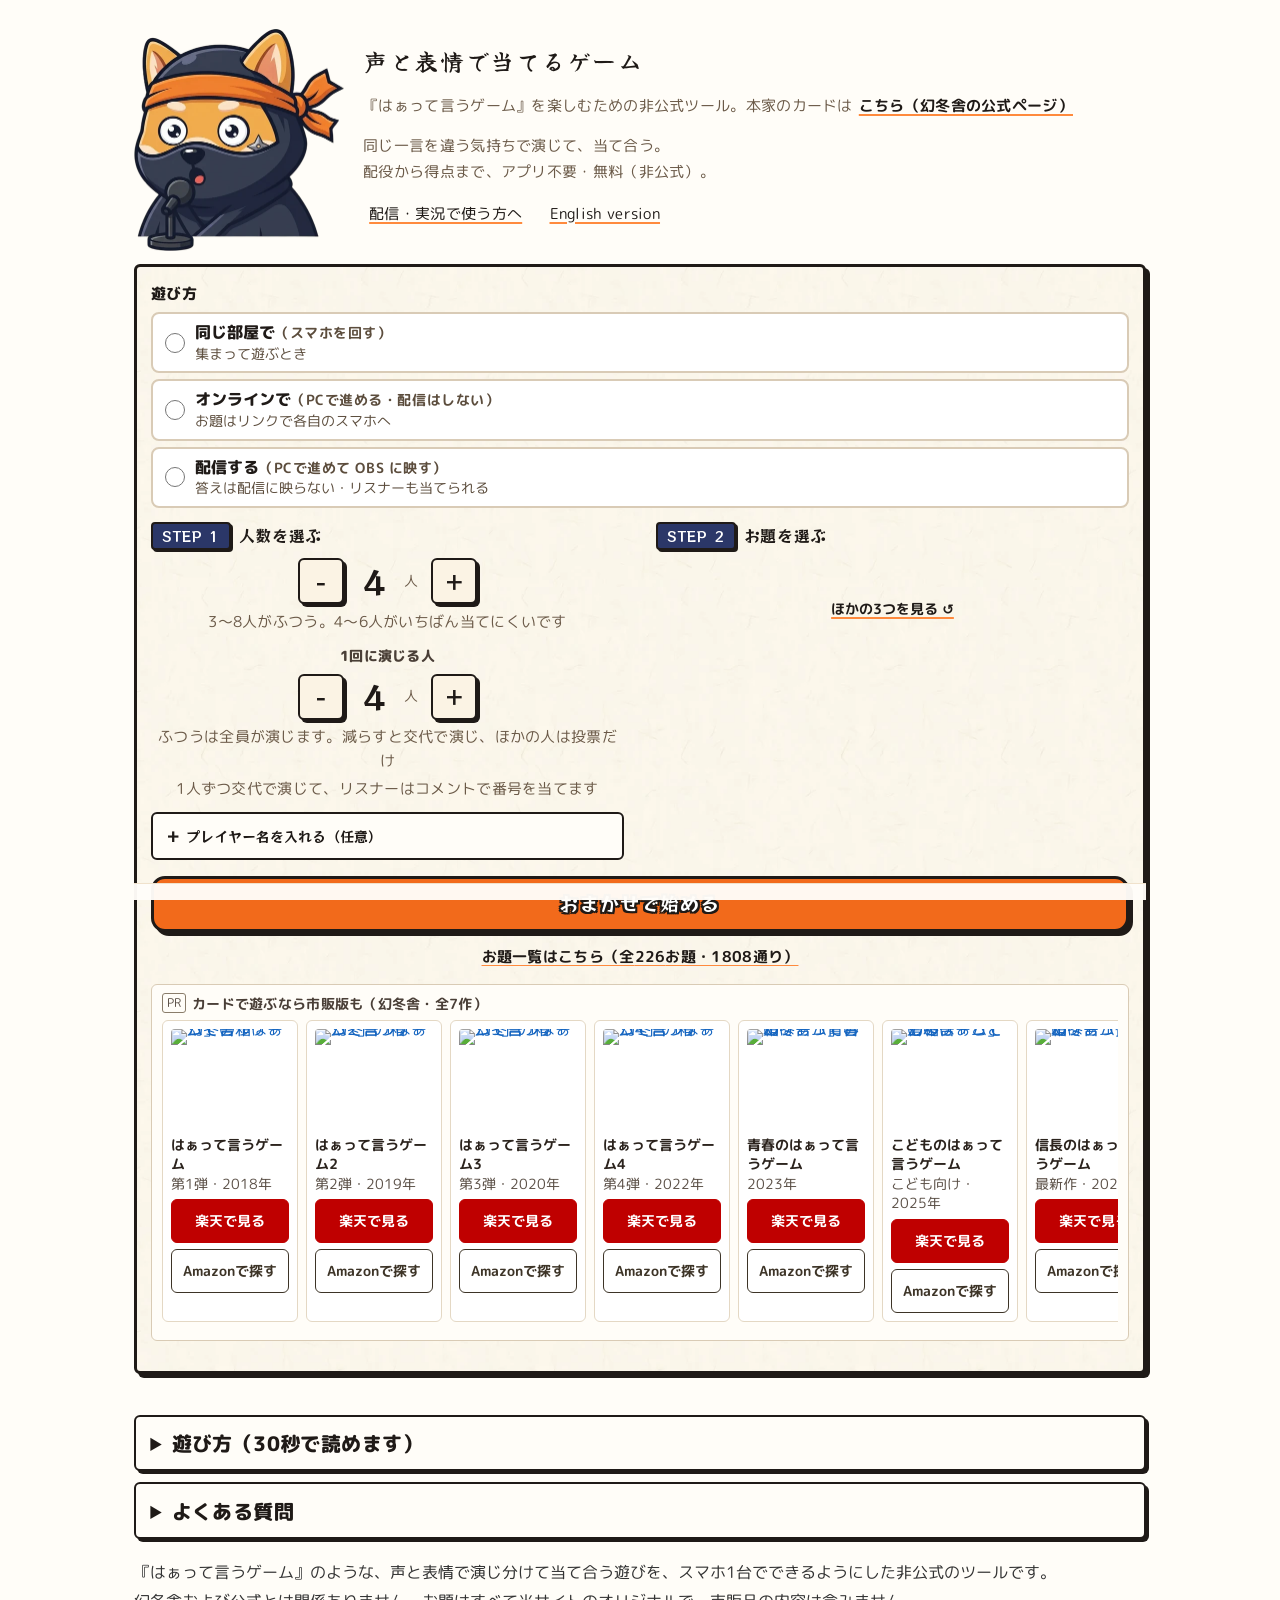
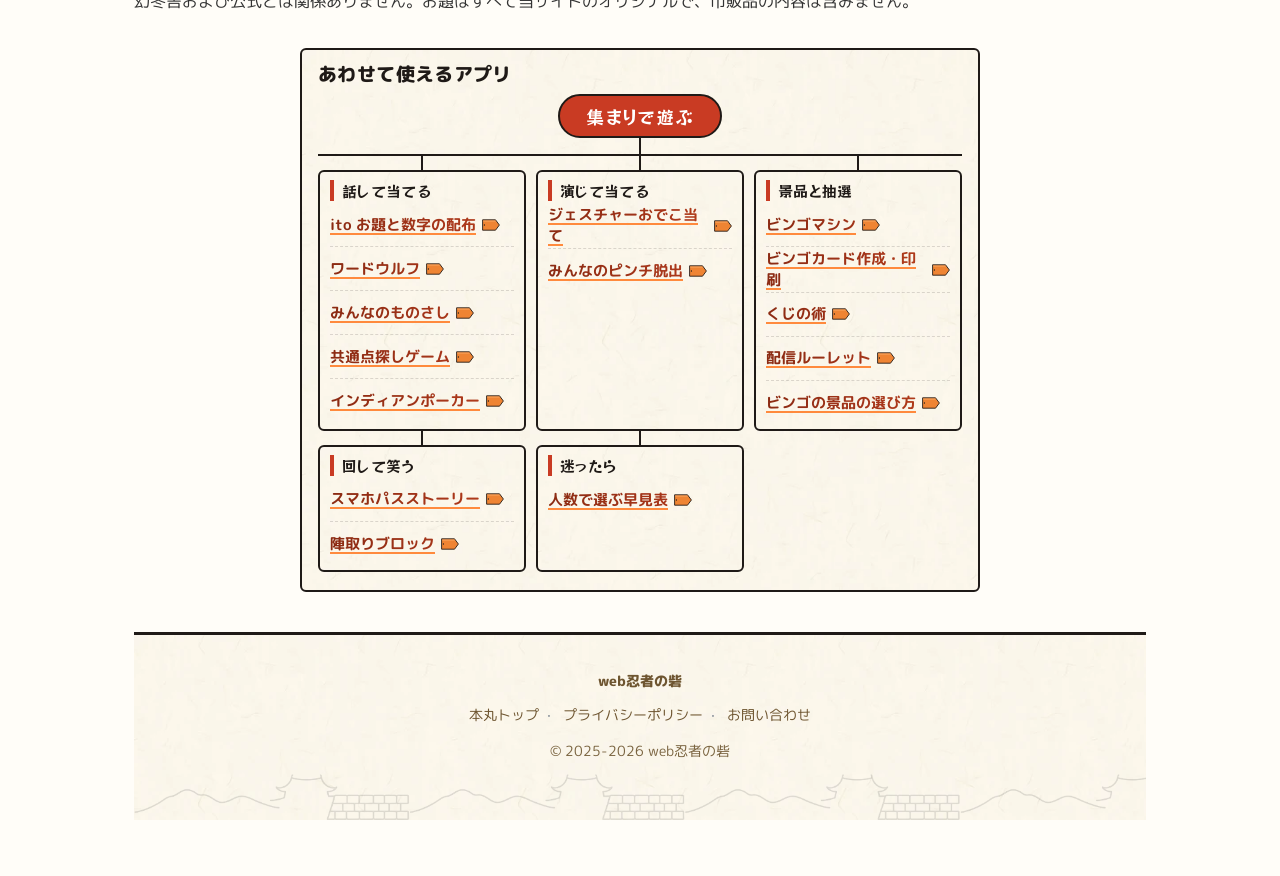
==== commit 38d86873: "市販版（幻冬舎・全7作）を楽天の商品画像つきカードに（横に流す） - kkp-kit 48f9922 の .k-aff / .k-aff-scroll（PR表記・楽天で見る/Amazonで探す・値段な" ====
--- a/index.html
+++ b/index.html
@@ -75,7 +75,7 @@
   }
 </script>
 <!-- 共通部品 kit（kkp-kit を kit/ にコピーしたもの）。配信モードの判定（KKit.stream）を広告より先に使うので defer なしで読む -->
-<script src="/kit/kit.js?v=f44ca53"></script>
+<script src="/kit/kit.js?v=48f9922"></script>
 <script>KKit.stream.init({ key: 'haa-stream' });</script>
 <!-- 配信モード（広告なし）のときは AdSense を読み込まない。切り替えたときはページを読み直す -->
 <script>
@@ -125,7 +125,7 @@
 <!-- k-fonts:start -->
 <link href="https://fonts.googleapis.com/css2?family=Yuji+Syuku&family=RocknRoll+One&display=swap&text=0123456789EPQRST%E2%86%92%E2%86%B6%E2%86%BA%E2%88%92%E2%91%A0%E2%91%A1%E2%91%A2%E2%91%A3%E2%91%A4%E2%91%A5%E2%91%A6%E2%91%A7%E3%80%81%E3%80%82%E3%80%8C%E3%80%8D%E3%81%81%E3%81%82%E3%81%84%E3%81%86%E3%81%87%E3%81%88%E3%81%8A%E3%81%8B%E3%81%8C%E3%81%8D%E3%81%8F%E3%81%90%E3%81%91%E3%81%92%E3%81%93%E3%81%94%E3%81%95%E3%81%96%E3%81%97%E3%81%98%E3%81%99%E3%81%9A%E3%81%9B%E3%81%9D%E3%81%9E%E3%81%9F%E3%81%A0%E3%81%A1%E3%81%A3%E3%81%A4%E3%81%A5%E3%81%A6%E3%81%A7%E3%81%A8%E3%81%A9%E3%81%AA%E3%81%AB%E3%81%AD%E3%81%AE%E3%81%AF%E3%81%B0%E3%81%B1%E3%81%B2%E3%81%B3%E3%81%B5%E3%81%B6%E3%81%B8%E3%81%B9%E3%81%BB%E3%81%BC%E3%81%BE%E3%81%BF%E3%82%80%E3%82%81%E3%82%82%E3%82%83%E3%82%84%E3%82%85%E3%82%86%E3%82%87%E3%82%88%E3%82%89%E3%82%8A%E3%82%8B%E3%82%8C%E3%82%8D%E3%82%8F%E3%82%92%E3%82%93%E3%82%A2%E3%82%A4%E3%82%AB%E3%82%AD%E3%82%AF%E3%82%B1%E3%82%B2%E3%82%B3%E3%82%B4%E3%82%B5%E3%82%B9%E3%82%BC%E3%82%BF%E3%83%83%E3%83%86%E3%83%88%E3%83%89%E3%83%8A%E3%83%93%E3%83%94%E3%83%97%E3%83%9E%E3%83%A0%E3%83%A1%E3%83%A4%E3%83%A9%E3%83%AA%E3%83%AC%E3%83%B3%E3%83%BB%E3%83%BC%E4%B8%80%E4%B8%88%E4%B8%8A%E4%B8%8B%E4%B8%96%E4%B8%AD%E4%BA%86%E4%BA%8B%E4%BA%8C%E4%BA%BA%E4%BB%8A%E4%BB%95%E4%BB%BB%E4%BC%9A%E4%BD%9C%E4%BD%BF%E4%BF%A1%E5%85%88%E5%85%A5%E5%85%A8%E5%87%BA%E5%88%86%E5%8B%95%E5%8B%9D%E5%8F%A3%E5%8F%B7%E5%90%88%E5%90%8C%E5%90%8D%E5%91%8A%E5%93%81%E5%93%A1%E5%95%8F%E5%9B%9E%E5%A3%B0%E5%A4%A7%E5%A4%A9%E5%A4%AB%E5%A4%B1%E5%A7%8B%E5%AD%90%E5%AD%A6%E5%AE%9A%E5%AE%9F%E5%AE%B6%E5%AF%9D%E5%B1%8A%E5%B1%8B%E5%B8%B0%E5%B9%B3%E5%B9%B4%E5%B9%B9%E5%BA%83%E5%BA%A6%E5%BD%93%E5%BD%B9%E5%BF%98%E6%80%9D%E6%81%AF%E6%83%85%E6%84%8F%E6%84%9F%E6%88%90%E6%88%BB%E6%89%8B%E6%89%8D%E6%89%BF%E6%8A%95%E6%8A%9E%E6%8A%BC%E6%8C%81%E6%8C%AF%E6%95%B0%E6%96%B0%E6%96%B9%E6%97%8F%E6%97%A5%E6%97%A9%E6%99%AF%E6%9B%B8%E6%9C%88%E6%9C%AB%E6%9C%AC%E6%9D%A5%E6%9D%AF%E6%A0%A1%E6%A4%9C%E6%AC%A1%E6%AD%A3%E6%B0%97%E6%B3%81%E6%B6%88%E6%B8%88%E6%B8%A1%E6%B8%AC%E6%BC%94%E7%84%A1%E7%8E%89%E7%94%9F%E7%94%B3%E7%94%BB%E7%95%AA%E7%96%B2%E7%99%BA%E7%9B%AE%E7%9C%81%E7%9C%89%E7%9F%A5%E7%A2%BA%E7%A4%BC%E7%A5%9E%E7%A5%A8%E7%A7%92%E7%AB%AF%E7%AC%91%E7%AD%94%E7%B5%82%E7%B6%9A%E7%B8%BE%E8%80%85%E8%81%9E%E8%81%B4%E8%87%AA%E8%91%89%E8%A1%8C%E8%A1%A8%E8%A6%8B%E8%A6%96%E8%A6%9A%E8%A7%A3%E8%A8%80%E8%A8%88%E8%A8%8E%E8%A8%AD%E8%A8%B3%E8%A9%B1%E8%AA%8D%E8%AA%AD%E8%B2%A0%E8%B2%B8%E8%B2%BC%E8%B3%AA%E9%81%8A%E9%81%B8%E9%83%A8%E9%85%8D%E9%96%89%E9%96%8B%E9%99%A4%E9%9B%A3%E9%9B%BB%E9%9D%A2%E9%A0%86%E9%A1%8C%E9%A1%98%E9%A3%B2%E9%A6%96%E9%BC%BB%EF%BC%81%EF%BC%88%EF%BC%89%EF%BC%8B%EF%BC%9F" rel="stylesheet">
 <!-- k-fonts:end -->
-<link rel="stylesheet" href="/kit/kit.css?v=f44ca53">
+<link rel="stylesheet" href="/kit/kit.css?v=48f9922">
 <style>
 :root{
   --orange:#ff8a3d; --orange-d:#a8501a; --cream:#fff8f0; --paper:#fffdf9;
@@ -494,7 +494,7 @@
 .cands .cl{font-size:.875rem;color:var(--muted);font-weight:800;margin-bottom:.3rem}
 .cands ul{list-style:none;margin:0;padding:0;display:grid;grid-template-columns:1fr 1fr;gap:.25rem .8rem}
 .cands li{font-size:.9rem;line-height:1.5;padding:.1rem 0}
-.shop-mini{margin:.9rem 0 .2rem;padding:.6rem .8rem;border:1px dashed var(--line);border-radius:12px;background:#fff}
+.shop-mini:not(.k-aff){margin:.9rem 0 .2rem;padding:.6rem .8rem;border:1px dashed var(--line);border-radius:12px;background:#fff}
 .shop-mini .sm-h{font-size:.875rem;font-weight:800;color:#8b6b3d;margin-bottom:.3rem}
 .shop-mini .pr{font-size:12px;font-weight:400;color:var(--muted);margin-left:.3rem;letter-spacing:.06em}
 .sm-row{display:flex;align-items:center;gap:.5rem;padding:.3rem 0;border-top:1px solid #f3ecd9;font-size:.875rem}
@@ -1606,18 +1606,49 @@
       お題一覧はこちら（全<span data-word-count>226</span>お題・1808通り）</a>
   </p>
   <!-- 市販のカード版（幻冬舎）。このツールは非公式なので、カードで遊びたい人は公式へ（2026-10-15 ユーザー指示で途中に置く） -->
-  <div class="shop-mini">
-    <div class="sm-h">カードで遊ぶなら市販版も（幻冬舎・全7作） <span class="pr">PR</span></div>
-    <!-- 一覧は幻冬舎の特設ページ https://www.gentosha.co.jp/s/haa-game/ で 2026-10-15 に確認。新作が出たらここに足す -->
-    <div class="sm-row"><span class="sm-name">はぁって言うゲーム</span><span class="sm-note">第1弾・2018年</span><span class="sm-links"><a class="sm-link" href="https://www.amazon.co.jp/s?k=%E3%81%AF%E3%81%81%E3%81%A3%E3%81%A6%E8%A8%80%E3%81%86%E3%82%B2%E3%83%BC%E3%83%A0&tag=kkp15-22" target="_blank" rel="nofollow sponsored noopener">Amazon</a><a class="sm-link alt" href="https://hb.afl.rakuten.co.jp/hgc/11008fdf.72a391c0.11008fe0.307a7b09/_RTLink144151?pc=https%3A%2F%2Fsearch.rakuten.co.jp%2Fsearch%2Fmall%2F%25E3%2581%25AF%25E3%2581%2581%25E3%2581%25A3%25E3%2581%25A6%25E8%25A8%2580%25E3%2581%2586%25E3%2582%25B2%25E3%2583%25BC%25E3%2583%25A0%2F&m=https%3A%2F%2Fsearch.rakuten.co.jp%2Fsearch%2Fmall%2F%25E3%2581%25AF%25E3%2581%2581%25E3%2581%25A3%25E3%2581%25A6%25E8%25A8%2580%25E3%2581%2586%25E3%2582%25B2%25E3%2583%25BC%25E3%2583%25A0%2F" target="_blank" rel="nofollow sponsored noopener">楽天</a></span></div>
-    <div class="sm-row"><span class="sm-name">はぁって言うゲーム2</span><span class="sm-note">第2弾・2019年</span><span class="sm-links"><a class="sm-link" href="https://www.amazon.co.jp/s?k=%E3%81%AF%E3%81%81%E3%81%A3%E3%81%A6%E8%A8%80%E3%81%86%E3%82%B2%E3%83%BC%E3%83%A02&tag=kkp15-22" target="_blank" rel="nofollow sponsored noopener">Amazon</a><a class="sm-link alt" href="https://hb.afl.rakuten.co.jp/hgc/11008fdf.72a391c0.11008fe0.307a7b09/_RTLink144151?pc=https%3A%2F%2Fsearch.rakuten.co.jp%2Fsearch%2Fmall%2F%25E3%2581%25AF%25E3%2581%2581%25E3%2581%25A3%25E3%2581%25A6%25E8%25A8%2580%25E3%2581%2586%25E3%2582%25B2%25E3%2583%25BC%25E3%2583%25A02%2F&m=https%3A%2F%2Fsearch.rakuten.co.jp%2Fsearch%2Fmall%2F%25E3%2581%25AF%25E3%2581%2581%25E3%2581%25A3%25E3%2581%25A6%25E8%25A8%2580%25E3%2581%2586%25E3%2582%25B2%25E3%2583%25BC%25E3%2583%25A02%2F" target="_blank" rel="nofollow sponsored noopener">楽天</a></span></div>
-    <div class="sm-row"><span class="sm-name">はぁって言うゲーム3</span><span class="sm-note">第3弾・2020年</span><span class="sm-links"><a class="sm-link" href="https://www.amazon.co.jp/s?k=%E3%81%AF%E3%81%81%E3%81%A3%E3%81%A6%E8%A8%80%E3%81%86%E3%82%B2%E3%83%BC%E3%83%A03&tag=kkp15-22" target="_blank" rel="nofollow sponsored noopener">Amazon</a><a class="sm-link alt" href="https://hb.afl.rakuten.co.jp/hgc/11008fdf.72a391c0.11008fe0.307a7b09/_RTLink144151?pc=https%3A%2F%2Fsearch.rakuten.co.jp%2Fsearch%2Fmall%2F%25E3%2581%25AF%25E3%2581%2581%25E3%2581%25A3%25E3%2581%25A6%25E8%25A8%2580%25E3%2581%2586%25E3%2582%25B2%25E3%2583%25BC%25E3%2583%25A03%2F&m=https%3A%2F%2Fsearch.rakuten.co.jp%2Fsearch%2Fmall%2F%25E3%2581%25AF%25E3%2581%2581%25E3%2581%25A3%25E3%2581%25A6%25E8%25A8%2580%25E3%2581%2586%25E3%2582%25B2%25E3%2583%25BC%25E3%2583%25A03%2F" target="_blank" rel="nofollow sponsored noopener">楽天</a></span></div>
-    <div class="sm-row"><span class="sm-name">はぁって言うゲーム4</span><span class="sm-note">第4弾・2022年</span><span class="sm-links"><a class="sm-link" href="https://www.amazon.co.jp/s?k=%E3%81%AF%E3%81%81%E3%81%A3%E3%81%A6%E8%A8%80%E3%81%86%E3%82%B2%E3%83%BC%E3%83%A04&tag=kkp15-22" target="_blank" rel="nofollow sponsored noopener">Amazon</a><a class="sm-link alt" href="https://hb.afl.rakuten.co.jp/hgc/11008fdf.72a391c0.11008fe0.307a7b09/_RTLink144151?pc=https%3A%2F%2Fsearch.rakuten.co.jp%2Fsearch%2Fmall%2F%25E3%2581%25AF%25E3%2581%2581%25E3%2581%25A3%25E3%2581%25A6%25E8%25A8%2580%25E3%2581%2586%25E3%2582%25B2%25E3%2583%25BC%25E3%2583%25A04%2F&m=https%3A%2F%2Fsearch.rakuten.co.jp%2Fsearch%2Fmall%2F%25E3%2581%25AF%25E3%2581%2581%25E3%2581%25A3%25E3%2581%25A6%25E8%25A8%2580%25E3%2581%2586%25E3%2582%25B2%25E3%2583%25BC%25E3%2583%25A04%2F" target="_blank" rel="nofollow sponsored noopener">楽天</a></span></div>
-    <div class="sm-row"><span class="sm-name">青春のはぁって言うゲーム</span><span class="sm-note">2023年</span><span class="sm-links"><a class="sm-link" href="https://www.amazon.co.jp/s?k=%E9%9D%92%E6%98%A5%E3%81%AE%E3%81%AF%E3%81%81%E3%81%A3%E3%81%A6%E8%A8%80%E3%81%86%E3%82%B2%E3%83%BC%E3%83%A0&tag=kkp15-22" target="_blank" rel="nofollow sponsored noopener">Amazon</a><a class="sm-link alt" href="https://hb.afl.rakuten.co.jp/hgc/11008fdf.72a391c0.11008fe0.307a7b09/_RTLink144151?pc=https%3A%2F%2Fsearch.rakuten.co.jp%2Fsearch%2Fmall%2F%25E9%259D%2592%25E6%2598%25A5%25E3%2581%25AE%25E3%2581%25AF%25E3%2581%2581%25E3%2581%25A3%25E3%2581%25A6%25E8%25A8%2580%25E3%2581%2586%25E3%2582%25B2%25E3%2583%25BC%25E3%2583%25A0%2F&m=https%3A%2F%2Fsearch.rakuten.co.jp%2Fsearch%2Fmall%2F%25E9%259D%2592%25E6%2598%25A5%25E3%2581%25AE%25E3%2581%25AF%25E3%2581%2581%25E3%2581%25A3%25E3%2581%25A6%25E8%25A8%2580%25E3%2581%2586%25E3%2582%25B2%25E3%2583%25BC%25E3%2583%25A0%2F" target="_blank" rel="nofollow sponsored noopener">楽天</a></span></div>
-    <div class="sm-row"><span class="sm-name">こどものはぁって言うゲーム</span><span class="sm-note">こども向け・2025年</span><span class="sm-links"><a class="sm-link" href="https://www.amazon.co.jp/s?k=%E3%81%93%E3%81%A9%E3%82%82%E3%81%AE%E3%81%AF%E3%81%81%E3%81%A3%E3%81%A6%E8%A8%80%E3%81%86%E3%82%B2%E3%83%BC%E3%83%A0&tag=kkp15-22" target="_blank" rel="nofollow sponsored noopener">Amazon</a><a class="sm-link alt" href="https://hb.afl.rakuten.co.jp/hgc/11008fdf.72a391c0.11008fe0.307a7b09/_RTLink144151?pc=https%3A%2F%2Fsearch.rakuten.co.jp%2Fsearch%2Fmall%2F%25E3%2581%2593%25E3%2581%25A9%25E3%2582%2582%25E3%2581%25AE%25E3%2581%25AF%25E3%2581%2581%25E3%2581%25A3%25E3%2581%25A6%25E8%25A8%2580%25E3%2581%2586%25E3%2582%25B2%25E3%2583%25BC%25E3%2583%25A0%2F&m=https%3A%2F%2Fsearch.rakuten.co.jp%2Fsearch%2Fmall%2F%25E3%2581%2593%25E3%2581%25A9%25E3%2582%2582%25E3%2581%25AE%25E3%2581%25AF%25E3%2581%2581%25E3%2581%25A3%25E3%2581%25A6%25E8%25A8%2580%25E3%2581%2586%25E3%2582%25B2%25E3%2583%25BC%25E3%2583%25A0%2F" target="_blank" rel="nofollow sponsored noopener">楽天</a></span></div>
-    <div class="sm-row"><span class="sm-name">信長のはぁって言うゲーム</span><span class="sm-note">最新作・2026年</span><span class="sm-links"><a class="sm-link" href="https://www.amazon.co.jp/s?k=%E4%BF%A1%E9%95%B7%E3%81%AE%E3%81%AF%E3%81%81%E3%81%A3%E3%81%A6%E8%A8%80%E3%81%86%E3%82%B2%E3%83%BC%E3%83%A0&tag=kkp15-22" target="_blank" rel="nofollow sponsored noopener">Amazon</a><a class="sm-link alt" href="https://hb.afl.rakuten.co.jp/hgc/11008fdf.72a391c0.11008fe0.307a7b09/_RTLink144151?pc=https%3A%2F%2Fsearch.rakuten.co.jp%2Fsearch%2Fmall%2F%25E4%25BF%25A1%25E9%2595%25B7%25E3%2581%25AE%25E3%2581%25AF%25E3%2581%2581%25E3%2581%25A3%25E3%2581%25A6%25E8%25A8%2580%25E3%2581%2586%25E3%2582%25B2%25E3%2583%25BC%25E3%2583%25A0%2F&m=https%3A%2F%2Fsearch.rakuten.co.jp%2Fsearch%2Fmall%2F%25E4%25BF%25A1%25E9%2595%25B7%25E3%2581%25AE%25E3%2581%25AF%25E3%2581%2581%25E3%2581%25A3%25E3%2581%25A6%25E8%25A8%2580%25E3%2581%2586%25E3%2582%25B2%25E3%2583%25BC%25E3%2583%25A0%2F" target="_blank" rel="nofollow sponsored noopener">楽天</a></span></div>
+  <aside class="shop-mini k-aff" data-zone="affiliate_haa_cards">
+    <p class="k-aff-h"><span class="k-aff-pr">PR</span>カードで遊ぶなら市販版も（幻冬舎・全7作）</p>
+    <!-- 一覧は幻冬舎の特設ページ https://www.gentosha.co.jp/s/haa-game/ で 2026-10-15 に確認。新作が出たらここに足す。
+         2026-11-26 楽天の商品画像つきカードに（楽天は Joshin の商品ページ・販売中を確認。Amazon は今までの検索リンク）。7作なので横に流す -->
+    <div class="k-aff-scroll">
+      <div class="k-aff-item">
+        <a class="k-aff-img" href="https://hb.afl.rakuten.co.jp/hgc/11008fdf.72a391c0.11008fe0.307a7b09/_RTLink144151?pc=https%3A%2F%2Fitem.rakuten.co.jp%2Fjism%2F4562283112307-55-67721-n%2F&amp;m=https%3A%2F%2Fitem.rakuten.co.jp%2Fjism%2F4562283112307-55-67721-n%2F" target="_blank" rel="nofollow sponsored noopener" data-store="rakuten" data-item="haa1"><img src="https://thumbnail.image.rakuten.co.jp/@0_mall/jism/cabinet/0809/4562283112307.jpg?_ex=200x200" width="88" height="88" loading="lazy" alt="幻冬舎「はぁって言うゲーム」の箱"></a>
+        <div class="k-aff-txt"><b>はぁって言うゲーム</b><span class="k-aff-desc">第1弾・2018年</span>
+          <div class="k-aff-btns"><a class="k-aff-rakuten" href="https://hb.afl.rakuten.co.jp/hgc/11008fdf.72a391c0.11008fe0.307a7b09/_RTLink144151?pc=https%3A%2F%2Fitem.rakuten.co.jp%2Fjism%2F4562283112307-55-67721-n%2F&amp;m=https%3A%2F%2Fitem.rakuten.co.jp%2Fjism%2F4562283112307-55-67721-n%2F" target="_blank" rel="nofollow sponsored noopener" data-store="rakuten" data-item="haa1">楽天で見る</a><a class="k-aff-amazon" href="https://www.amazon.co.jp/s?k=%E3%81%AF%E3%81%81%E3%81%A3%E3%81%A6%E8%A8%80%E3%81%86%E3%82%B2%E3%83%BC%E3%83%A0&amp;tag=kkp15-22" target="_blank" rel="nofollow sponsored noopener" data-store="amazon" data-item="haa1">Amazonで探す</a></div></div>
+      </div>
+      <div class="k-aff-item">
+        <a class="k-aff-img" href="https://hb.afl.rakuten.co.jp/hgc/11008fdf.72a391c0.11008fe0.307a7b09/_RTLink144151?pc=https%3A%2F%2Fitem.rakuten.co.jp%2Fjism%2F4562283112451-55-67721-n%2F&amp;m=https%3A%2F%2Fitem.rakuten.co.jp%2Fjism%2F4562283112451-55-67721-n%2F" target="_blank" rel="nofollow sponsored noopener" data-store="rakuten" data-item="haa2"><img src="https://thumbnail.image.rakuten.co.jp/@0_mall/jism/cabinet/1140/4562283112451.jpg?_ex=200x200" width="88" height="88" loading="lazy" alt="幻冬舎「はぁって言うゲーム2」の箱"></a>
+        <div class="k-aff-txt"><b>はぁって言うゲーム2</b><span class="k-aff-desc">第2弾・2019年</span>
+          <div class="k-aff-btns"><a class="k-aff-rakuten" href="https://hb.afl.rakuten.co.jp/hgc/11008fdf.72a391c0.11008fe0.307a7b09/_RTLink144151?pc=https%3A%2F%2Fitem.rakuten.co.jp%2Fjism%2F4562283112451-55-67721-n%2F&amp;m=https%3A%2F%2Fitem.rakuten.co.jp%2Fjism%2F4562283112451-55-67721-n%2F" target="_blank" rel="nofollow sponsored noopener" data-store="rakuten" data-item="haa2">楽天で見る</a><a class="k-aff-amazon" href="https://www.amazon.co.jp/s?k=%E3%81%AF%E3%81%81%E3%81%A3%E3%81%A6%E8%A8%80%E3%81%86%E3%82%B2%E3%83%BC%E3%83%A02&amp;tag=kkp15-22" target="_blank" rel="nofollow sponsored noopener" data-store="amazon" data-item="haa2">Amazonで探す</a></div></div>
+      </div>
+      <div class="k-aff-item">
+        <a class="k-aff-img" href="https://hb.afl.rakuten.co.jp/hgc/11008fdf.72a391c0.11008fe0.307a7b09/_RTLink144151?pc=https%3A%2F%2Fitem.rakuten.co.jp%2Fjism%2F4562283113151-55-67721-n%2F&amp;m=https%3A%2F%2Fitem.rakuten.co.jp%2Fjism%2F4562283113151-55-67721-n%2F" target="_blank" rel="nofollow sponsored noopener" data-store="rakuten" data-item="haa3"><img src="https://thumbnail.image.rakuten.co.jp/@0_mall/jism/cabinet/1488/4562283113151.jpg?_ex=200x200" width="88" height="88" loading="lazy" alt="幻冬舎「はぁって言うゲーム3」の箱"></a>
+        <div class="k-aff-txt"><b>はぁって言うゲーム3</b><span class="k-aff-desc">第3弾・2020年</span>
+          <div class="k-aff-btns"><a class="k-aff-rakuten" href="https://hb.afl.rakuten.co.jp/hgc/11008fdf.72a391c0.11008fe0.307a7b09/_RTLink144151?pc=https%3A%2F%2Fitem.rakuten.co.jp%2Fjism%2F4562283113151-55-67721-n%2F&amp;m=https%3A%2F%2Fitem.rakuten.co.jp%2Fjism%2F4562283113151-55-67721-n%2F" target="_blank" rel="nofollow sponsored noopener" data-store="rakuten" data-item="haa3">楽天で見る</a><a class="k-aff-amazon" href="https://www.amazon.co.jp/s?k=%E3%81%AF%E3%81%81%E3%81%A3%E3%81%A6%E8%A8%80%E3%81%86%E3%82%B2%E3%83%BC%E3%83%A03&amp;tag=kkp15-22" target="_blank" rel="nofollow sponsored noopener" data-store="amazon" data-item="haa3">Amazonで探す</a></div></div>
+      </div>
+      <div class="k-aff-item">
+        <a class="k-aff-img" href="https://hb.afl.rakuten.co.jp/hgc/11008fdf.72a391c0.11008fe0.307a7b09/_RTLink144151?pc=https%3A%2F%2Fitem.rakuten.co.jp%2Fjism%2F4562283113724-55-67721-n%2F&amp;m=https%3A%2F%2Fitem.rakuten.co.jp%2Fjism%2F4562283113724-55-67721-n%2F" target="_blank" rel="nofollow sponsored noopener" data-store="rakuten" data-item="haa4"><img src="https://thumbnail.image.rakuten.co.jp/@0_mall/jism/cabinet/1772/4562283113724.jpg?_ex=200x200" width="88" height="88" loading="lazy" alt="幻冬舎「はぁって言うゲーム4」の箱"></a>
+        <div class="k-aff-txt"><b>はぁって言うゲーム4</b><span class="k-aff-desc">第4弾・2022年</span>
+          <div class="k-aff-btns"><a class="k-aff-rakuten" href="https://hb.afl.rakuten.co.jp/hgc/11008fdf.72a391c0.11008fe0.307a7b09/_RTLink144151?pc=https%3A%2F%2Fitem.rakuten.co.jp%2Fjism%2F4562283113724-55-67721-n%2F&amp;m=https%3A%2F%2Fitem.rakuten.co.jp%2Fjism%2F4562283113724-55-67721-n%2F" target="_blank" rel="nofollow sponsored noopener" data-store="rakuten" data-item="haa4">楽天で見る</a><a class="k-aff-amazon" href="https://www.amazon.co.jp/s?k=%E3%81%AF%E3%81%81%E3%81%A3%E3%81%A6%E8%A8%80%E3%81%86%E3%82%B2%E3%83%BC%E3%83%A04&amp;tag=kkp15-22" target="_blank" rel="nofollow sponsored noopener" data-store="amazon" data-item="haa4">Amazonで探す</a></div></div>
+      </div>
+      <div class="k-aff-item">
+        <a class="k-aff-img" href="https://hb.afl.rakuten.co.jp/hgc/11008fdf.72a391c0.11008fe0.307a7b09/_RTLink144151?pc=https%3A%2F%2Fitem.rakuten.co.jp%2Fjism%2F4562283114639-55-67721-n%2F&amp;m=https%3A%2F%2Fitem.rakuten.co.jp%2Fjism%2F4562283114639-55-67721-n%2F" target="_blank" rel="nofollow sponsored noopener" data-store="rakuten" data-item="seishun"><img src="https://thumbnail.image.rakuten.co.jp/@0_mall/jism/cabinet/0122/4562283114639.jpg?_ex=200x200" width="88" height="88" loading="lazy" alt="幻冬舎「青春のはぁって言うゲーム」の箱"></a>
+        <div class="k-aff-txt"><b>青春のはぁって言うゲーム</b><span class="k-aff-desc">2023年</span>
+          <div class="k-aff-btns"><a class="k-aff-rakuten" href="https://hb.afl.rakuten.co.jp/hgc/11008fdf.72a391c0.11008fe0.307a7b09/_RTLink144151?pc=https%3A%2F%2Fitem.rakuten.co.jp%2Fjism%2F4562283114639-55-67721-n%2F&amp;m=https%3A%2F%2Fitem.rakuten.co.jp%2Fjism%2F4562283114639-55-67721-n%2F" target="_blank" rel="nofollow sponsored noopener" data-store="rakuten" data-item="seishun">楽天で見る</a><a class="k-aff-amazon" href="https://www.amazon.co.jp/s?k=%E9%9D%92%E6%98%A5%E3%81%AE%E3%81%AF%E3%81%81%E3%81%A3%E3%81%A6%E8%A8%80%E3%81%86%E3%82%B2%E3%83%BC%E3%83%A0&amp;tag=kkp15-22" target="_blank" rel="nofollow sponsored noopener" data-store="amazon" data-item="seishun">Amazonで探す</a></div></div>
+      </div>
+      <div class="k-aff-item">
+        <a class="k-aff-img" href="https://hb.afl.rakuten.co.jp/hgc/11008fdf.72a391c0.11008fe0.307a7b09/_RTLink144151?pc=https%3A%2F%2Fitem.rakuten.co.jp%2Fjism%2F4562283115360-55-67721-n%2F&amp;m=https%3A%2F%2Fitem.rakuten.co.jp%2Fjism%2F4562283115360-55-67721-n%2F" target="_blank" rel="nofollow sponsored noopener" data-store="rakuten" data-item="kodomo"><img src="https://thumbnail.image.rakuten.co.jp/@0_mall/jism/cabinet/0060/4562283115360.jpg?_ex=200x200" width="88" height="88" loading="lazy" alt="幻冬舎「こどものはぁって言うゲーム」の箱"></a>
+        <div class="k-aff-txt"><b>こどものはぁって言うゲーム</b><span class="k-aff-desc">こども向け・2025年</span>
+          <div class="k-aff-btns"><a class="k-aff-rakuten" href="https://hb.afl.rakuten.co.jp/hgc/11008fdf.72a391c0.11008fe0.307a7b09/_RTLink144151?pc=https%3A%2F%2Fitem.rakuten.co.jp%2Fjism%2F4562283115360-55-67721-n%2F&amp;m=https%3A%2F%2Fitem.rakuten.co.jp%2Fjism%2F4562283115360-55-67721-n%2F" target="_blank" rel="nofollow sponsored noopener" data-store="rakuten" data-item="kodomo">楽天で見る</a><a class="k-aff-amazon" href="https://www.amazon.co.jp/s?k=%E3%81%93%E3%81%A9%E3%82%82%E3%81%AE%E3%81%AF%E3%81%81%E3%81%A3%E3%81%A6%E8%A8%80%E3%81%86%E3%82%B2%E3%83%BC%E3%83%A0&amp;tag=kkp15-22" target="_blank" rel="nofollow sponsored noopener" data-store="amazon" data-item="kodomo">Amazonで探す</a></div></div>
+      </div>
+      <div class="k-aff-item">
+        <a class="k-aff-img" href="https://hb.afl.rakuten.co.jp/hgc/11008fdf.72a391c0.11008fe0.307a7b09/_RTLink144151?pc=https%3A%2F%2Fitem.rakuten.co.jp%2Fjism%2F4562283115551-55-67721-n%2F&amp;m=https%3A%2F%2Fitem.rakuten.co.jp%2Fjism%2F4562283115551-55-67721-n%2F" target="_blank" rel="nofollow sponsored noopener" data-store="rakuten" data-item="nobunaga"><img src="https://thumbnail.image.rakuten.co.jp/@0_mall/jism/cabinet/0089/4562283115551.jpg?_ex=200x200" width="88" height="88" loading="lazy" alt="幻冬舎「信長のはぁって言うゲーム」の箱"></a>
+        <div class="k-aff-txt"><b>信長のはぁって言うゲーム</b><span class="k-aff-desc">最新作・2026年</span>
+          <div class="k-aff-btns"><a class="k-aff-rakuten" href="https://hb.afl.rakuten.co.jp/hgc/11008fdf.72a391c0.11008fe0.307a7b09/_RTLink144151?pc=https%3A%2F%2Fitem.rakuten.co.jp%2Fjism%2F4562283115551-55-67721-n%2F&amp;m=https%3A%2F%2Fitem.rakuten.co.jp%2Fjism%2F4562283115551-55-67721-n%2F" target="_blank" rel="nofollow sponsored noopener" data-store="rakuten" data-item="nobunaga">楽天で見る</a><a class="k-aff-amazon" href="https://www.amazon.co.jp/s?k=%E4%BF%A1%E9%95%B7%E3%81%AE%E3%81%AF%E3%81%81%E3%81%A3%E3%81%A6%E8%A8%80%E3%81%86%E3%82%B2%E3%83%BC%E3%83%A0&amp;tag=kkp15-22" target="_blank" rel="nofollow sponsored noopener" data-store="amazon" data-item="nobunaga">Amazonで探す</a></div></div>
+      </div>
+    </div>
     <p class="fan-sp">このツールは非公式です。本家のカードは<a href="https://www.gentosha.co.jp/s/haa-game/" target="_blank" rel="noopener">幻冬舎の公式ページ</a>へ</p>
-  </div>
+  </aside>
 </section>
 
 <!-- STEP 2 配役 -->
--- a/kit/kit.css
+++ b/kit/kit.css
@@ -784,3 +784,49 @@
   @view-transition{navigation:auto}
   ::view-transition-old(root),::view-transition-new(root){animation-duration:.18s}
 }
+
+/* ===== 商品カード（アフィリエイト・2026-11-26）=====
+   すでに貼ってあるアフィリのリンクを「楽天の商品画像＋商品名＋1行＋ボタン」のカードにする。手本は砦の /block/ と年末ゲーム記事のマリオ花札。
+   約束: PR の表記を必ず出す／画像は楽天の商品画像（thumbnail.image.rakuten.co.jp・Amazon の画像は直接読まない）／値段は書かない／
+         楽天＝赤い「楽天で見る」、Amazon＝白い「Amazonで探す」（文字だけ）。クリックは kit.js が gtag('event','toride_click') を送る。
+   <aside class="k-aff" data-zone="affiliate_ito_compare">
+     <p class="k-aff-h"><span class="k-aff-pr">PR</span>見出し</p>
+     <div class="k-aff-item">
+       <a class="k-aff-img" href="楽天のリンク" target="_blank" rel="nofollow sponsored noopener" data-store="rakuten" data-item="rainbow"><img src="https://thumbnail.image.rakuten.co.jp/@0_mall/…jpg?_ex=200x200" width="88" height="88" loading="lazy" alt="商品の箱"></a>
+       <div class="k-aff-txt"><b>商品名</b><span class="k-aff-desc">1行の説明</span>
+         <div class="k-aff-btns"><a class="k-aff-rakuten" href="…" …>楽天で見る</a><a class="k-aff-amazon" href="…" …>Amazonで探す</a></div></div>
+     </div>
+   </aside> */
+.k-aff{border:1px solid #d9cbb5;border-radius:6px;padding:8px 10px 10px;margin:14px 0 18px;background:#fffdf8;color:#3d3427;text-align:left}
+.k-aff-h{display:flex;align-items:center;gap:6px;margin:0 0 4px;font-size:14px;font-weight:700;line-height:1.5;color:#4a3f37}
+.k-aff-pr{flex:none;font-size:12px;border:1px solid #8a7d6b;color:#5b5047;padding:0 4px;border-radius:3px;line-height:1.5;font-weight:400;letter-spacing:0}
+.k-aff-lead{margin:0 0 6px;font-size:14px;line-height:1.6;color:#3d3427}
+.k-aff-item{display:flex;gap:10px;align-items:center;padding:8px 0;border-top:1px dashed #e4d8c4}
+.k-aff-h+.k-aff-item{border-top:0}
+.k-aff-img{flex:none;display:block;width:88px;height:88px;border-radius:4px;background:#fff;overflow:hidden;line-height:0}
+.k-aff-img img{width:100%;height:100%;object-fit:contain;display:block;margin:0;border:0}
+.k-aff-txt{flex:1;min-width:0;font-size:14px;line-height:1.5;color:#3d3427}
+.k-aff-txt b{display:block;font-size:15px;line-height:1.4;color:#2b231d}
+.k-aff-desc{display:block;font-size:14px;line-height:1.5;color:#5b5047}
+.k-aff-btns{display:flex;flex-wrap:wrap;gap:6px;margin-top:6px}
+.k-aff .k-aff-btns>a[href]{flex:1 1 96px;min-width:fit-content;font-family:var(--k-head);min-height:44px;box-sizing:border-box;display:flex;align-items:center;justify-content:center;padding:0 6px;font-size:14px;font-weight:700;line-height:1.2;border:1.5px solid #3d3427;border-radius:6px;color:#3d3427!important;background:#fff!important;text-decoration:none!important;text-decoration-line:none!important;white-space:nowrap;box-shadow:none;text-shadow:none;letter-spacing:0}
+.k-aff .k-aff-btns>a.k-aff-rakuten[href]{background:#bf0000!important;border-color:#bf0000;color:#fff!important}
+.k-aff .k-aff-btns>a[href]::after,.k-aff .k-aff-btns>a[href]::before{content:none}
+.k-aff a.k-aff-img[href]{text-decoration:none!important;border:0}
+.k-aff-note{margin:6px 0 0;font-size:14px;line-height:1.5;color:#5b5047}
+/* 比べる表の中などで1商品だけ置くとき: <div class="k-aff k-aff-solo"><div class="k-aff-item">…<b><span class="k-aff-pr">PR</span>商品名</b>… */
+.k-aff-solo{margin:8px 0 0;padding:4px 10px}
+.k-aff-solo .k-aff-item{border-top:0;padding:6px 0}
+.k-aff-txt b .k-aff-pr{display:inline-block;margin-right:6px;vertical-align:2px;font-size:12px}
+.k-aff-desc a{color:#7a4a12;text-decoration:underline}
+/* 同じ種類の商品が5つ以上並ぶときは横に流す（縦に長くしない）: <div class="k-aff-scroll"><div class="k-aff-item">…</div>…</div> */
+.k-aff-scroll{display:flex;gap:8px;overflow-x:auto;overscroll-behavior-x:contain;scroll-snap-type:x proximity;padding:2px 2px 8px;margin:4px 0 0;-webkit-overflow-scrolling:touch}
+.k-aff-scroll .k-aff-item{flex:0 0 136px;flex-direction:column;align-items:stretch;gap:6px;padding:8px;border:1px solid #e4d8c4;border-radius:6px;background:#fff;scroll-snap-align:start}
+.k-aff-scroll .k-aff-img{width:100%;height:100px}
+.k-aff-scroll .k-aff-txt b{font-size:14px}
+.k-aff-scroll .k-aff-desc{font-size:14px;line-height:1.4}
+.k-aff-scroll .k-aff-btns{flex-direction:column}
+.k-aff .k-aff-scroll .k-aff-btns>a[href]{flex:none;min-width:0}
+.k-aff-hint{margin:0;font-size:14px;color:#5b5047}
+@media (max-width:360px){.k-aff-img{width:72px;height:72px}}
+@media print{.k-aff{display:none}}
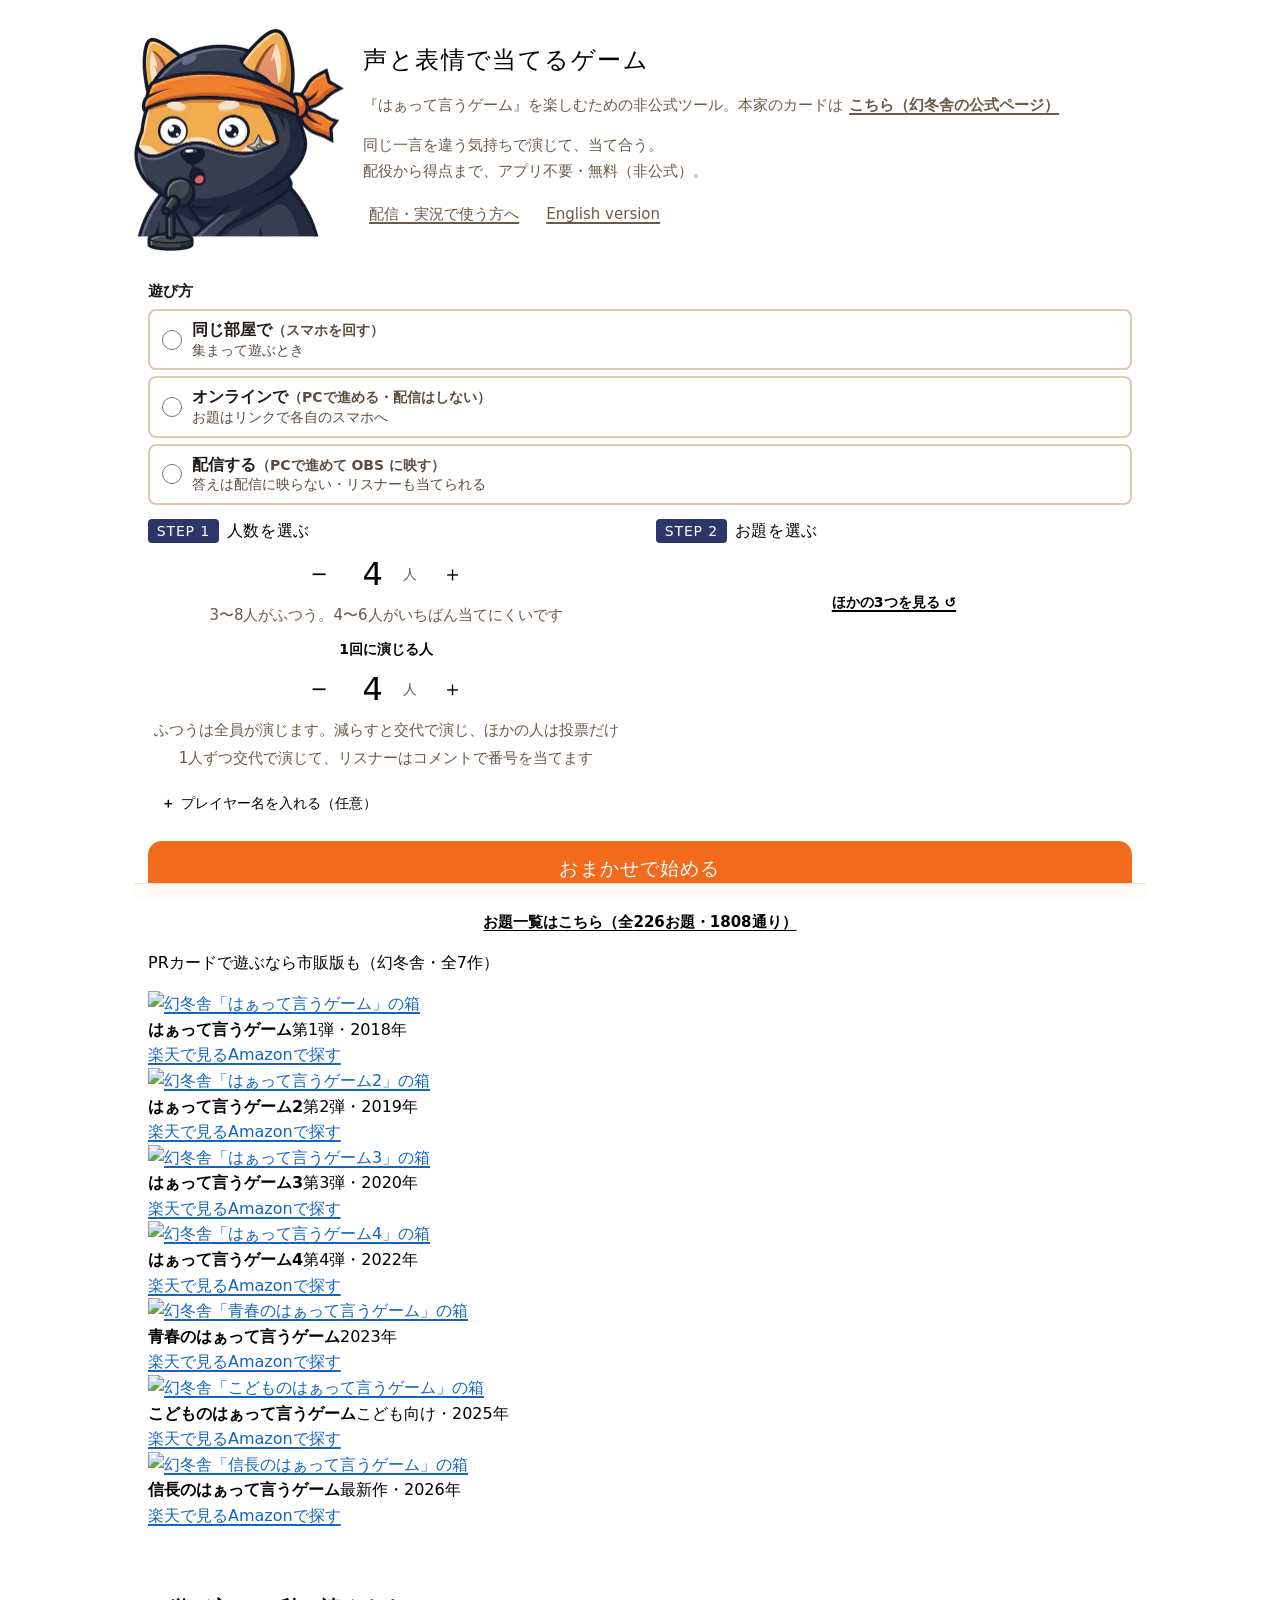
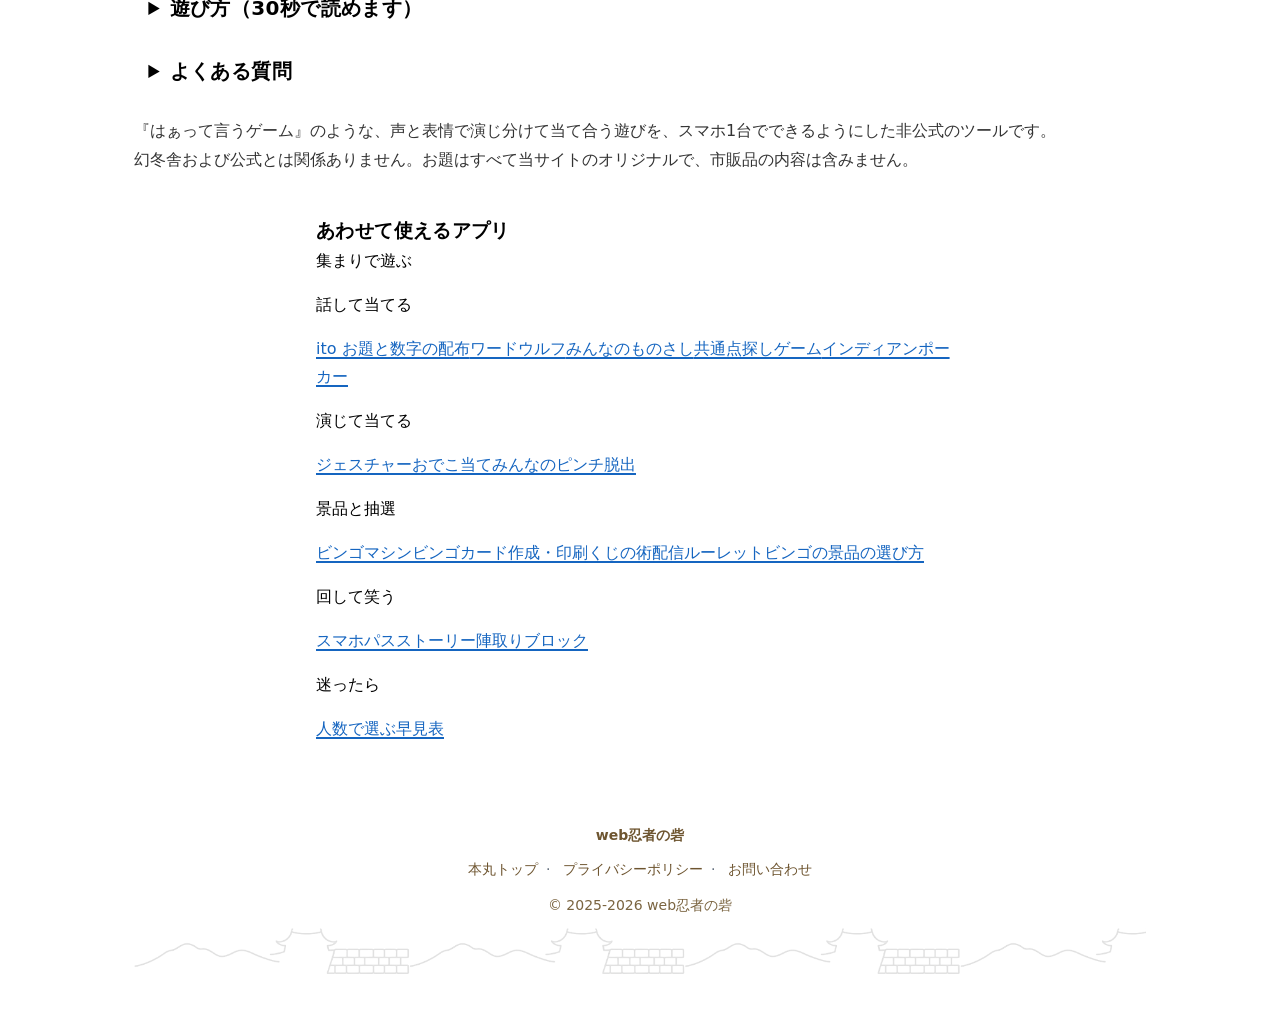
==== commit 2c2942b6: "kit 0da92e0 に更新（商品カードの見た目の直し） Co-Authored-By: Claude Opus 5.5 <noreply@anthropic.com>" ====
--- a/index.html
+++ b/index.html
@@ -75,7 +75,7 @@
   }
 </script>
 <!-- 共通部品 kit（kkp-kit を kit/ にコピーしたもの）。配信モードの判定（KKit.stream）を広告より先に使うので defer なしで読む -->
-<script src="/kit/kit.js?v=48f9922"></script>
+<script src="/kit/kit.js?v=0da92e0"></script>
 <script>KKit.stream.init({ key: 'haa-stream' });</script>
 <!-- 配信モード（広告なし）のときは AdSense を読み込まない。切り替えたときはページを読み直す -->
 <script>
@@ -125,7 +125,7 @@
 <!-- k-fonts:start -->
 <link href="https://fonts.googleapis.com/css2?family=Yuji+Syuku&family=RocknRoll+One&display=swap&text=0123456789EPQRST%E2%86%92%E2%86%B6%E2%86%BA%E2%88%92%E2%91%A0%E2%91%A1%E2%91%A2%E2%91%A3%E2%91%A4%E2%91%A5%E2%91%A6%E2%91%A7%E3%80%81%E3%80%82%E3%80%8C%E3%80%8D%E3%81%81%E3%81%82%E3%81%84%E3%81%86%E3%81%87%E3%81%88%E3%81%8A%E3%81%8B%E3%81%8C%E3%81%8D%E3%81%8F%E3%81%90%E3%81%91%E3%81%92%E3%81%93%E3%81%94%E3%81%95%E3%81%96%E3%81%97%E3%81%98%E3%81%99%E3%81%9A%E3%81%9B%E3%81%9D%E3%81%9E%E3%81%9F%E3%81%A0%E3%81%A1%E3%81%A3%E3%81%A4%E3%81%A5%E3%81%A6%E3%81%A7%E3%81%A8%E3%81%A9%E3%81%AA%E3%81%AB%E3%81%AD%E3%81%AE%E3%81%AF%E3%81%B0%E3%81%B1%E3%81%B2%E3%81%B3%E3%81%B5%E3%81%B6%E3%81%B8%E3%81%B9%E3%81%BB%E3%81%BC%E3%81%BE%E3%81%BF%E3%82%80%E3%82%81%E3%82%82%E3%82%83%E3%82%84%E3%82%85%E3%82%86%E3%82%87%E3%82%88%E3%82%89%E3%82%8A%E3%82%8B%E3%82%8C%E3%82%8D%E3%82%8F%E3%82%92%E3%82%93%E3%82%A2%E3%82%A4%E3%82%AB%E3%82%AD%E3%82%AF%E3%82%B1%E3%82%B2%E3%82%B3%E3%82%B4%E3%82%B5%E3%82%B9%E3%82%BC%E3%82%BF%E3%83%83%E3%83%86%E3%83%88%E3%83%89%E3%83%8A%E3%83%93%E3%83%94%E3%83%97%E3%83%9E%E3%83%A0%E3%83%A1%E3%83%A4%E3%83%A9%E3%83%AA%E3%83%AC%E3%83%B3%E3%83%BB%E3%83%BC%E4%B8%80%E4%B8%88%E4%B8%8A%E4%B8%8B%E4%B8%96%E4%B8%AD%E4%BA%86%E4%BA%8B%E4%BA%8C%E4%BA%BA%E4%BB%8A%E4%BB%95%E4%BB%BB%E4%BC%9A%E4%BD%9C%E4%BD%BF%E4%BF%A1%E5%85%88%E5%85%A5%E5%85%A8%E5%87%BA%E5%88%86%E5%8B%95%E5%8B%9D%E5%8F%A3%E5%8F%B7%E5%90%88%E5%90%8C%E5%90%8D%E5%91%8A%E5%93%81%E5%93%A1%E5%95%8F%E5%9B%9E%E5%A3%B0%E5%A4%A7%E5%A4%A9%E5%A4%AB%E5%A4%B1%E5%A7%8B%E5%AD%90%E5%AD%A6%E5%AE%9A%E5%AE%9F%E5%AE%B6%E5%AF%9D%E5%B1%8A%E5%B1%8B%E5%B8%B0%E5%B9%B3%E5%B9%B4%E5%B9%B9%E5%BA%83%E5%BA%A6%E5%BD%93%E5%BD%B9%E5%BF%98%E6%80%9D%E6%81%AF%E6%83%85%E6%84%8F%E6%84%9F%E6%88%90%E6%88%BB%E6%89%8B%E6%89%8D%E6%89%BF%E6%8A%95%E6%8A%9E%E6%8A%BC%E6%8C%81%E6%8C%AF%E6%95%B0%E6%96%B0%E6%96%B9%E6%97%8F%E6%97%A5%E6%97%A9%E6%99%AF%E6%9B%B8%E6%9C%88%E6%9C%AB%E6%9C%AC%E6%9D%A5%E6%9D%AF%E6%A0%A1%E6%A4%9C%E6%AC%A1%E6%AD%A3%E6%B0%97%E6%B3%81%E6%B6%88%E6%B8%88%E6%B8%A1%E6%B8%AC%E6%BC%94%E7%84%A1%E7%8E%89%E7%94%9F%E7%94%B3%E7%94%BB%E7%95%AA%E7%96%B2%E7%99%BA%E7%9B%AE%E7%9C%81%E7%9C%89%E7%9F%A5%E7%A2%BA%E7%A4%BC%E7%A5%9E%E7%A5%A8%E7%A7%92%E7%AB%AF%E7%AC%91%E7%AD%94%E7%B5%82%E7%B6%9A%E7%B8%BE%E8%80%85%E8%81%9E%E8%81%B4%E8%87%AA%E8%91%89%E8%A1%8C%E8%A1%A8%E8%A6%8B%E8%A6%96%E8%A6%9A%E8%A7%A3%E8%A8%80%E8%A8%88%E8%A8%8E%E8%A8%AD%E8%A8%B3%E8%A9%B1%E8%AA%8D%E8%AA%AD%E8%B2%A0%E8%B2%B8%E8%B2%BC%E8%B3%AA%E9%81%8A%E9%81%B8%E9%83%A8%E9%85%8D%E9%96%89%E9%96%8B%E9%99%A4%E9%9B%A3%E9%9B%BB%E9%9D%A2%E9%A0%86%E9%A1%8C%E9%A1%98%E9%A3%B2%E9%A6%96%E9%BC%BB%EF%BC%81%EF%BC%88%EF%BC%89%EF%BC%8B%EF%BC%9F" rel="stylesheet">
 <!-- k-fonts:end -->
-<link rel="stylesheet" href="/kit/kit.css?v=48f9922">
+<link rel="stylesheet" href="/kit/kit.css?v=0da92e0">
 <style>
 :root{
   --orange:#ff8a3d; --orange-d:#a8501a; --cream:#fff8f0; --paper:#fffdf9;
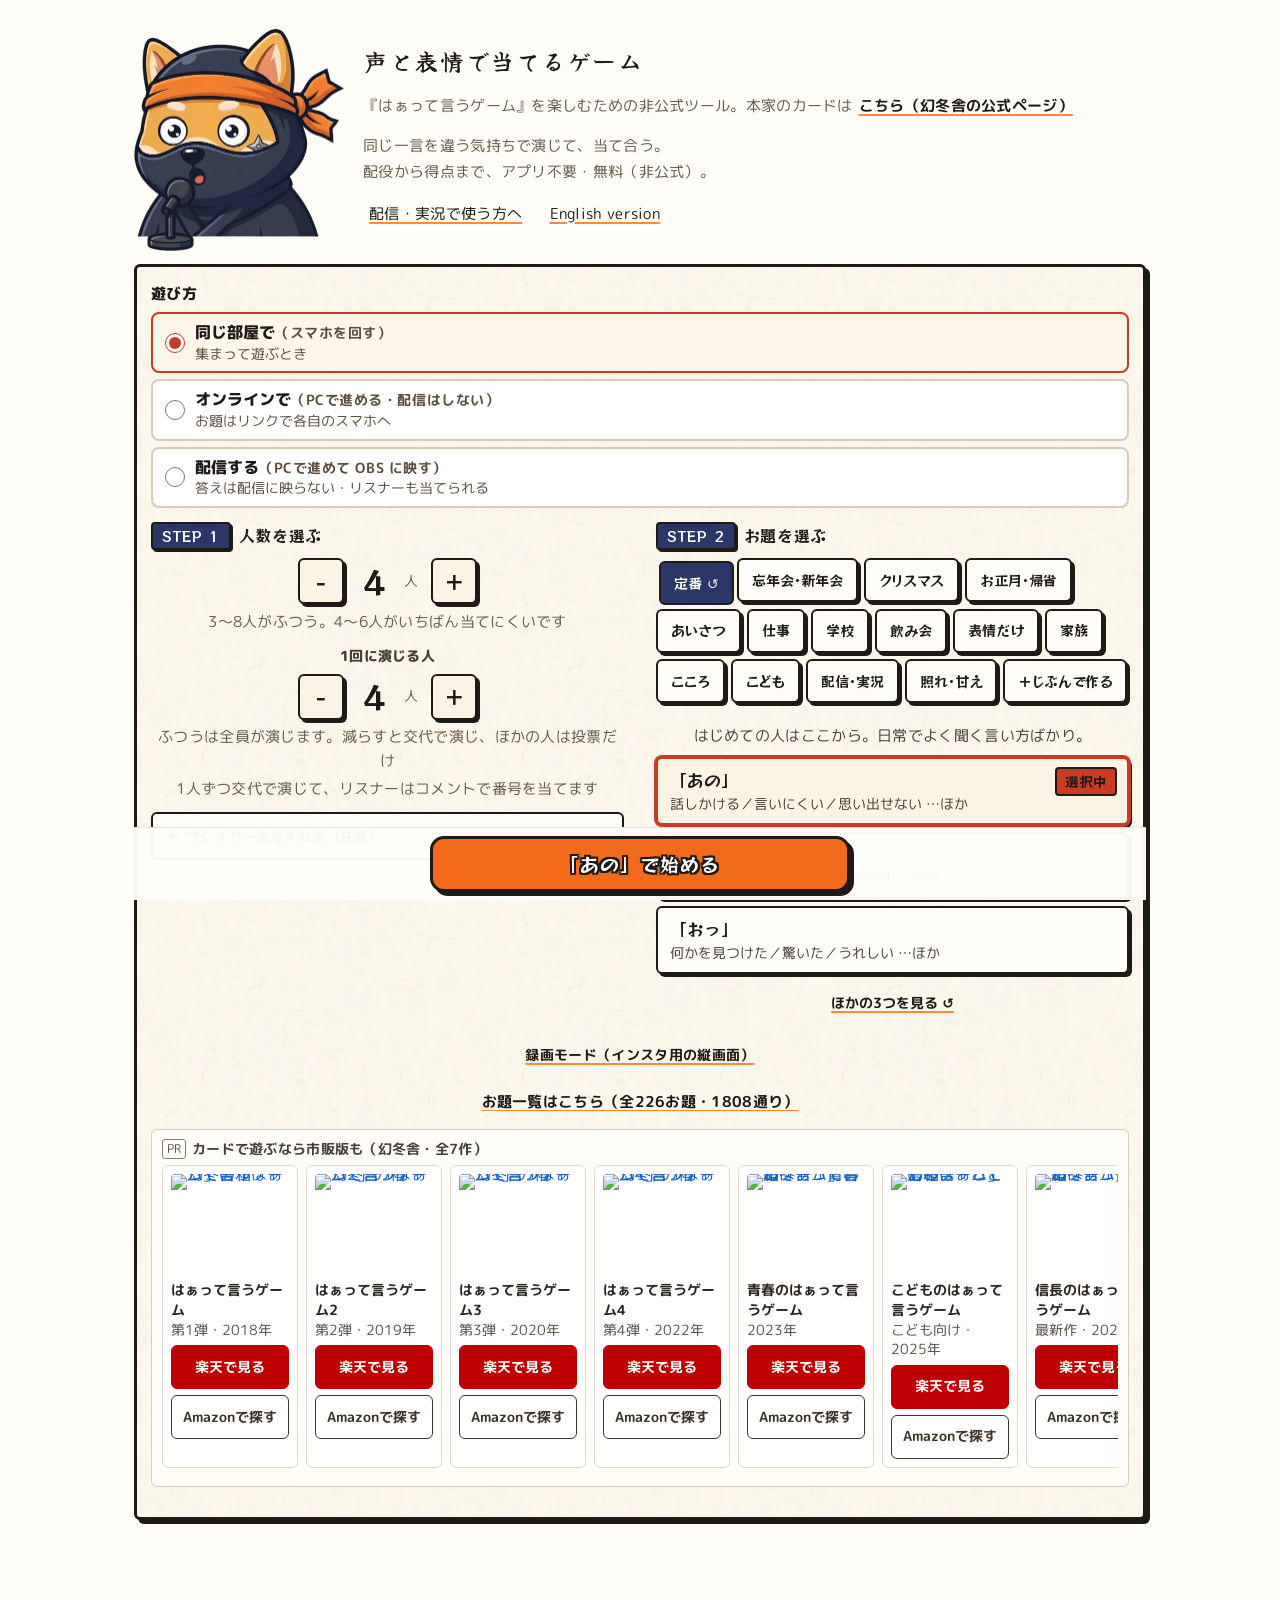
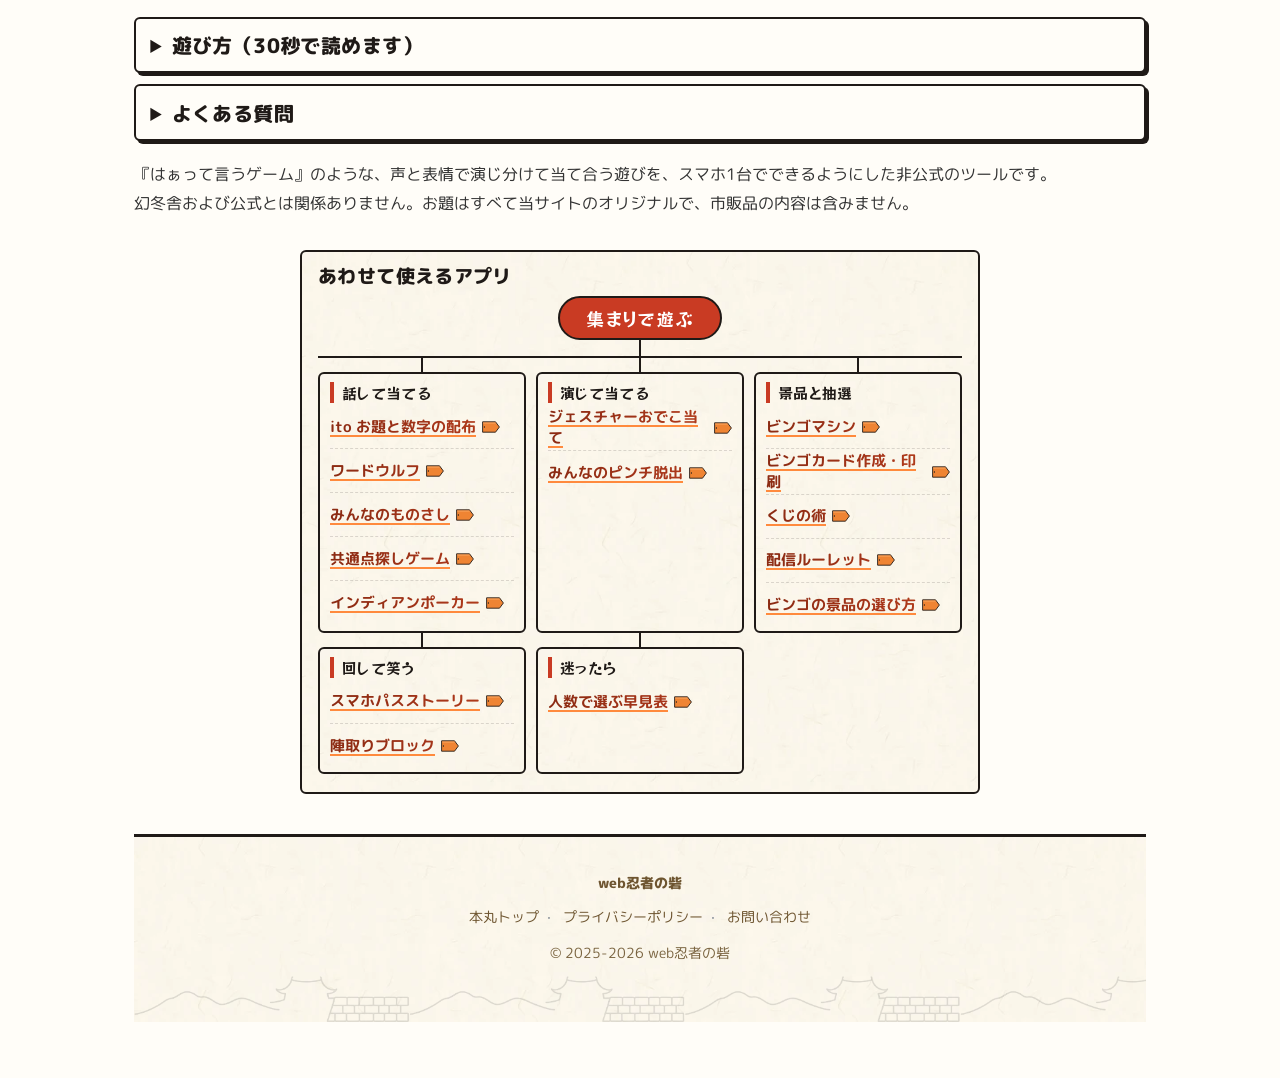
==== commit b57d53f8: "録画モード（?rec=1）: インスタに載せやすい縦9:16の画面（一言と候補・演技・正解を大きく）・kit 3363b13 - 候補の数→演じる人だけ気持ちを見る（録画しない）→本番スタート→どの気" ====
--- a/index.html
+++ b/index.html
@@ -75,7 +75,7 @@
   }
 </script>
 <!-- 共通部品 kit（kkp-kit を kit/ にコピーしたもの）。配信モードの判定（KKit.stream）を広告より先に使うので defer なしで読む -->
-<script src="/kit/kit.js?v=0da92e0"></script>
+<script src="/kit/kit.js?v=3363b13"></script>
 <script>KKit.stream.init({ key: 'haa-stream' });</script>
 <!-- 配信モード（広告なし）のときは AdSense を読み込まない。切り替えたときはページを読み直す -->
 <script>
@@ -100,7 +100,8 @@
     if (o && !o.v && typeof o.q === 'string') gs = true;
   } catch(e){}
   window.__haaGuestNoAd = gs;
-  if (on || gs || window.__kkpTest) return;
+  // 2026-11-27 録画モード（?rec=1・インスタ用の縦画面）も広告を読まない（kit の KKit.rec）
+  if (on || gs || window.__kkpTest || KKit.rec.noAds()) return;
   // 読み込みが終わってから push する（読み込み前に積んだ push が自動広告の枠に取られることがあった）
   var state = 0, waits = [];
   window.__haaLoadAds = function(cb){
@@ -125,7 +126,7 @@
 <!-- k-fonts:start -->
 <link href="https://fonts.googleapis.com/css2?family=Yuji+Syuku&family=RocknRoll+One&display=swap&text=0123456789EPQRST%E2%86%92%E2%86%B6%E2%86%BA%E2%88%92%E2%91%A0%E2%91%A1%E2%91%A2%E2%91%A3%E2%91%A4%E2%91%A5%E2%91%A6%E2%91%A7%E3%80%81%E3%80%82%E3%80%8C%E3%80%8D%E3%81%81%E3%81%82%E3%81%84%E3%81%86%E3%81%87%E3%81%88%E3%81%8A%E3%81%8B%E3%81%8C%E3%81%8D%E3%81%8F%E3%81%90%E3%81%91%E3%81%92%E3%81%93%E3%81%94%E3%81%95%E3%81%96%E3%81%97%E3%81%98%E3%81%99%E3%81%9A%E3%81%9B%E3%81%9D%E3%81%9E%E3%81%9F%E3%81%A0%E3%81%A1%E3%81%A3%E3%81%A4%E3%81%A5%E3%81%A6%E3%81%A7%E3%81%A8%E3%81%A9%E3%81%AA%E3%81%AB%E3%81%AD%E3%81%AE%E3%81%AF%E3%81%B0%E3%81%B1%E3%81%B2%E3%81%B3%E3%81%B5%E3%81%B6%E3%81%B8%E3%81%B9%E3%81%BB%E3%81%BC%E3%81%BE%E3%81%BF%E3%82%80%E3%82%81%E3%82%82%E3%82%83%E3%82%84%E3%82%85%E3%82%86%E3%82%87%E3%82%88%E3%82%89%E3%82%8A%E3%82%8B%E3%82%8C%E3%82%8D%E3%82%8F%E3%82%92%E3%82%93%E3%82%A2%E3%82%A4%E3%82%AB%E3%82%AD%E3%82%AF%E3%82%B1%E3%82%B2%E3%82%B3%E3%82%B4%E3%82%B5%E3%82%B9%E3%82%BC%E3%82%BF%E3%83%83%E3%83%86%E3%83%88%E3%83%89%E3%83%8A%E3%83%93%E3%83%94%E3%83%97%E3%83%9E%E3%83%A0%E3%83%A1%E3%83%A4%E3%83%A9%E3%83%AA%E3%83%AC%E3%83%B3%E3%83%BB%E3%83%BC%E4%B8%80%E4%B8%88%E4%B8%8A%E4%B8%8B%E4%B8%96%E4%B8%AD%E4%BA%86%E4%BA%8B%E4%BA%8C%E4%BA%BA%E4%BB%8A%E4%BB%95%E4%BB%BB%E4%BC%9A%E4%BD%9C%E4%BD%BF%E4%BF%A1%E5%85%88%E5%85%A5%E5%85%A8%E5%87%BA%E5%88%86%E5%8B%95%E5%8B%9D%E5%8F%A3%E5%8F%B7%E5%90%88%E5%90%8C%E5%90%8D%E5%91%8A%E5%93%81%E5%93%A1%E5%95%8F%E5%9B%9E%E5%A3%B0%E5%A4%A7%E5%A4%A9%E5%A4%AB%E5%A4%B1%E5%A7%8B%E5%AD%90%E5%AD%A6%E5%AE%9A%E5%AE%9F%E5%AE%B6%E5%AF%9D%E5%B1%8A%E5%B1%8B%E5%B8%B0%E5%B9%B3%E5%B9%B4%E5%B9%B9%E5%BA%83%E5%BA%A6%E5%BD%93%E5%BD%B9%E5%BF%98%E6%80%9D%E6%81%AF%E6%83%85%E6%84%8F%E6%84%9F%E6%88%90%E6%88%BB%E6%89%8B%E6%89%8D%E6%89%BF%E6%8A%95%E6%8A%9E%E6%8A%BC%E6%8C%81%E6%8C%AF%E6%95%B0%E6%96%B0%E6%96%B9%E6%97%8F%E6%97%A5%E6%97%A9%E6%99%AF%E6%9B%B8%E6%9C%88%E6%9C%AB%E6%9C%AC%E6%9D%A5%E6%9D%AF%E6%A0%A1%E6%A4%9C%E6%AC%A1%E6%AD%A3%E6%B0%97%E6%B3%81%E6%B6%88%E6%B8%88%E6%B8%A1%E6%B8%AC%E6%BC%94%E7%84%A1%E7%8E%89%E7%94%9F%E7%94%B3%E7%94%BB%E7%95%AA%E7%96%B2%E7%99%BA%E7%9B%AE%E7%9C%81%E7%9C%89%E7%9F%A5%E7%A2%BA%E7%A4%BC%E7%A5%9E%E7%A5%A8%E7%A7%92%E7%AB%AF%E7%AC%91%E7%AD%94%E7%B5%82%E7%B6%9A%E7%B8%BE%E8%80%85%E8%81%9E%E8%81%B4%E8%87%AA%E8%91%89%E8%A1%8C%E8%A1%A8%E8%A6%8B%E8%A6%96%E8%A6%9A%E8%A7%A3%E8%A8%80%E8%A8%88%E8%A8%8E%E8%A8%AD%E8%A8%B3%E8%A9%B1%E8%AA%8D%E8%AA%AD%E8%B2%A0%E8%B2%B8%E8%B2%BC%E8%B3%AA%E9%81%8A%E9%81%B8%E9%83%A8%E9%85%8D%E9%96%89%E9%96%8B%E9%99%A4%E9%9B%A3%E9%9B%BB%E9%9D%A2%E9%A0%86%E9%A1%8C%E9%A1%98%E9%A3%B2%E9%A6%96%E9%BC%BB%EF%BC%81%EF%BC%88%EF%BC%89%EF%BC%8B%EF%BC%9F" rel="stylesheet">
 <!-- k-fonts:end -->
-<link rel="stylesheet" href="/kit/kit.css?v=0da92e0">
+<link rel="stylesheet" href="/kit/kit.css?v=3363b13">
 <style>
 :root{
   --orange:#ff8a3d; --orange-d:#a8501a; --cream:#fff8f0; --paper:#fffdf9;
@@ -1428,8 +1429,117 @@
   body:not(.stream):not(.gmode) #step-vote>*{max-width:640px;margin-left:auto;margin-right:auto}
 }
 </style>
-</head>
+<style id="rec-2026-11-27">
+/* ===== 録画モード（?rec=1・2026-11-27）: インスタに載せる画面録画用の縦9:16。枠・安全地帯・広告とGA4は kit の k-rec。
+   見せ場＝お題の一言と候補・演技・正解を大きく。1回30〜60秒（本番スタート→演じる→正解）。
+   インスタに隠れる 上14%・下20%・右端12% には、お題・候補・正解を置かない ===== */
+.rec-link-row{margin:.5rem 0 0;text-align:center}
+body.stream .rec-link-row{display:none}
+#haaRec{background:var(--k-kinari) url(/kit/img/d4-washi.webp) center/480px repeat}
+#haaRec .rs{display:none;gap:1.4cqh;align-items:stretch;justify-content:flex-start}
+/* 中身が少ないときは上下の真ん中・多いときは上から（上14%に食い込まない） */
+#haaRec .rs::before,#haaRec .rs::after{content:"";flex:1 0 0;margin:-.7cqh 0}
+/* 押すボタンは下20%の帯に置く（インスタでは説明文に隠れるが、見る人には要らない所） */
+#haaRec .r-act{position:absolute;left:0;right:0;top:calc(100% + 2.4cqh)}
+#haaRec .r-act>.r-btn{width:100%}
+#haaRec .rs.on{display:flex}
+#haaRec button{font:inherit;color:inherit;cursor:pointer;-webkit-tap-highlight-color:transparent}
+#haaRec .r-btn{display:flex;align-items:center;justify-content:center;min-height:max(48px,7.4cqh);padding:0 4cqw;border:3px solid var(--k-sumi);border-radius:6px;background:var(--k-orange);color:#fff;font-family:var(--k-bold);font-size:max(16px,5cqw);letter-spacing:.04em;text-shadow:var(--k-rec-out);box-shadow:4px 4px 0 var(--k-sumi)}
+#haaRec .r-btn:active{transform:translate(4px,4px);box-shadow:none}
+#haaRec .r-btn:disabled{opacity:.45;box-shadow:none}
+#haaRec .r-sub{display:flex;align-items:center;justify-content:center;min-height:44px;padding:0 3cqw;border:2px solid var(--k-sumi);border-radius:6px;background:#fff;font-weight:800;font-size:max(14px,3.6cqw)}
+#haaRec .r-row{display:flex;gap:2.4cqw;justify-content:center}
+#haaRec .r-row>*{flex:1}
+/* スタート */
+#haaRec .r-hero{text-align:center}
+#haaRec .r-hero b{display:block;font-size:11cqw;color:#ffd27a}
+#haaRec .r-hero span{display:block;margin-top:1cqh;font-size:3.8cqw;font-weight:800}
+#haaRec .r-lbl{margin:0;text-align:center;font-size:max(14px,3.6cqw);font-weight:800}
+#haaRec .r-note{margin:0;text-align:center;font-size:max(14px,3.3cqw);line-height:1.5;color:var(--k-text-2)}
+#haaRec .r-exit-row{text-align:center}
+/* お題の札（本番・めくる・結果で共通） */
+#haaRec .r-scale{display:flex;justify-content:space-between;gap:2cqw;font-size:max(14px,3.5cqw);font-weight:800}
+#haaRec .r-scale span{padding:.2cqh 2cqw;border-radius:999px;background:var(--k-kinari)}
+#haaRec .r-scale span:last-child{background:#ffe3cf}
+/* 自分の数字を見る（本番の前・録画しない所） */
+#haaRec .r-who{margin:0;text-align:center;font-size:8cqw}
+#haaRec .r-card{position:relative;display:flex;flex-direction:column;align-items:center;justify-content:center;height:30cqh;border:4px solid var(--k-sumi);border-radius:10px;background:var(--k-orange);color:#fff;box-shadow:5px 5px 0 var(--k-sumi)}
+#haaRec .r-card .q{font-size:max(16px,5cqw);font-weight:800;text-shadow:var(--k-rec-out)}
+#haaRec .r-card .n{font-family:var(--k-bold);font-size:20cqh;line-height:1;color:var(--k-sumi);text-shadow:none}
+#haaRec .r-card.open{background:#fff}
+#haaRec .r-warn{margin:0;padding:1cqh 3cqw;border-left:4px solid var(--k-shu);background:#fff;font-size:max(14px,3.4cqw);font-weight:700;line-height:1.5}
+/* 本番: 並べる */
+/* めくる */
+@keyframes ito-rec-flip{0%{transform:scaleX(.1)}100%{transform:scaleX(1)}}
+/* 結果 */
+#haaRec .r-res{margin:0;text-align:center;font-size:14cqw;color:#ffd27a}
+#haaRec .r-res.ng{color:#fff}
+#haaRec .r-res-d{margin:0;text-align:center;font-size:max(15px,4.4cqw);font-weight:800}
+/* お題の一言と候補 */
+#haaRec .r-ppl{display:grid;grid-template-columns:repeat(3,1fr);gap:2cqw}
+#haaRec .r-ppl button{min-width:0;white-space:nowrap;padding:0;min-height:max(44px,6.4cqh);border:2px solid var(--k-sumi);border-radius:6px;background:#fff;font-family:var(--k-bold);font-size:max(15px,4.6cqw)}
+#haaRec .r-ppl button[aria-pressed="true"]{background:var(--k-shu);color:#fff;text-shadow:var(--k-rec-out)}
+#haaRec .r-word{flex:none;padding:1.2cqh 3cqw;border:3px solid var(--k-sumi);border-radius:6px;background:#fff;text-align:center}
+#haaRec .r-word small{display:block;font-size:max(14px,3.4cqw);font-weight:800;color:var(--k-shu)}
+#haaRec .r-word b{display:block;font-family:var(--k-bold);font-weight:400;font-size:var(--wf,13cqw);line-height:1.2;white-space:nowrap}
+#haaRec .r-word.sm b{font-size:var(--wfs,9cqw)}
+#haaRec .r-ask{margin:0;text-align:center;font-size:6.4cqw}
+#haaRec .r-opts{display:grid;grid-template-columns:1fr 1fr;gap:1.6cqw}
+#haaRec .r-opt{display:flex;align-items:center;gap:2cqw;min-height:var(--oh,8.6cqh);padding:.6cqh 2cqw;border:3px solid var(--k-sumi);border-radius:6px;background:#fff;font-size:var(--of,3.9cqw);font-weight:800;line-height:1.3;overflow-wrap:anywhere}
+#haaRec .r-opt i{flex:none;display:grid;place-items:center;width:7.4cqw;height:7.4cqw;border-radius:50%;background:var(--k-sumi);color:#fff;font-style:normal;font-family:var(--k-bold);font-size:4.4cqw}
+#haaRec .r-opt.hit{background:#ffe3cf;border-color:var(--k-shu);border-width:4px}
+#haaRec .r-opt.hit i{background:var(--k-shu)}
+#haaRec .r-opts.done .r-opt:not(.hit){opacity:.38}
+#haaRec .r-mine{display:flex;flex-direction:column;align-items:center;justify-content:center;gap:1cqh;padding:0 4cqw;text-align:center}
+#haaRec .r-mine i{display:grid;place-items:center;width:16cqw;height:16cqw;border-radius:50%;background:var(--k-shu);color:#fff;font-style:normal;font-family:var(--k-bold);font-size:9cqw}
+#haaRec .r-mine span{font-size:6cqw;font-weight:800;color:var(--k-sumi);text-shadow:none;line-height:1.3}
+#haaRec .r-cd{position:absolute;inset:0;z-index:20;display:grid;place-items:center;background:rgba(31,26,23,.55);font-size:40cqw;color:#ffd27a;pointer-events:none}
+#haaRec .r-cd[hidden]{display:none}
+#haaRec .r-res{margin:0;text-align:center;font-size:12cqw;color:#ffd27a}
+#haaRec .r-res-d{margin:0;text-align:center;font-size:max(16px,5.4cqw);font-weight:800}
+#haaRec .r-sub,#haaRec .r-btn{min-width:0;padding-left:1cqw;padding-right:1cqw;white-space:nowrap;line-height:1.2}
+#haaRec .r-card{padding:0}
+</style></head>
 <body class="k-page d4-play">
+<!-- 2026-11-27 録画モード（?rec=1）の画面。ふつうの画面では出ない（kit の .k-rec-stage）。中身は下の「録画モード」の script が作る -->
+<div class="k-rec-stage" id="haaRec">
+  <section class="k-rec-safe rs on" data-s="start">
+    <div class="r-hero"><b class="k-rec-big">このはぁ、<br>どれ？</b><span>声と表情だけで当てるゲーム</span></div>
+    <p class="r-lbl">候補の数</p>
+    <div class="r-ppl" id="hrN"></div>
+    <button type="button" class="r-btn" id="hrDraw">お題を引く</button>
+    <p class="r-note">気持ちを見る所は録画しないでね。<br>録画は「本番スタート」から</p>
+    <p class="r-exit-row"><a class="k-rec-exit" href="/">ふつうの画面に戻る</a></p>
+  </section>
+  <section class="k-rec-safe rs" data-s="peek">
+    <p class="r-who k-rec-big">演じる人だけ見てね</p>
+    <div class="r-word sm" id="hrWordK"></div>
+    <button type="button" class="r-card" id="hrCard"><span class="q" id="hrCardQ"></span></button>
+    <p class="r-warn">見たら、もう一度タップで隠れます</p>
+    <div class="r-act"><button type="button" class="r-btn" id="hrPeekNext" disabled>覚えた</button></div>
+  </section>
+  <section class="k-rec-safe rs" data-s="ready">
+    <div class="r-word" id="hrWordR"></div>
+    <p class="r-warn">演じる人が気持ちを覚えました。<b>録画はここから</b>始めると、答えが映りません</p>
+    <button type="button" class="r-btn" id="hrGo">本番スタート</button>
+    <button type="button" class="r-sub" id="hrRedraw">お題を変える</button>
+  </section>
+  <section class="k-rec-safe rs" data-s="play">
+    <div class="r-word sm" id="hrWordP"></div>
+    <p class="r-ask k-rec-big">どの気持ち？</p>
+    <div class="r-opts" id="hrOpts"></div>
+    <div class="r-act"><button type="button" class="r-btn" id="hrShow">正解を見る</button></div>
+  </section>
+  <section class="k-rec-safe rs" data-s="end">
+    <p class="r-res k-rec-big" id="hrRes"></p>
+    <div class="r-word sm" id="hrWordE"></div>
+    <div class="r-opts done" id="hrOptsE"></div>
+    <p class="k-rec-credit">haa.kkpwebninja.com<small>声と表情で当てるゲーム（非公式の応援ツール）</small></p>
+    <div class="r-row r-act"><button type="button" class="r-sub" id="hrSame">同じお題でもう1回</button><button type="button" class="r-btn" id="hrNext">次のお題</button></div>
+  </section>
+  <div class="r-cd k-rec-big" id="hrCd" hidden></div>
+</div>
+
 <div class="wrap">
 
 <header>
@@ -1601,6 +1711,7 @@
   </div></div>
   <button class="btn-primary" id="startGame">おまかせで始める</button>
   <p class="hint pm-sp">オンライン・配信はパソコンで開いてください</p>
+  <p class="rec-link-row"><a class="k-rec-link" href="?rec=1">録画モード（インスタ用の縦画面）</a></p>
   <p style="text-align:center;font-size:15px;margin-top:.8rem">
     <a href="/odai/" id="odaiLink" style="color:var(--orange-d);font-weight:bold;text-decoration:none;">
       お題一覧はこちら（全<span data-word-count>226</span>お題・1808通り）</a>
@@ -4590,5 +4701,102 @@
   <button type="button" class="k-install-x" aria-label="閉じる">×</button>
   <ol class="k-install-how" hidden><li>画面下の共有ボタン（□↑）を押す</li><li>「ホーム画面に追加」を選ぶ</li><li>右上の「追加」を押す</li></ol>
 </div>
+<script>
+/* 2026-11-27 録画モード（?rec=1）: インスタに載せる画面録画用。ふつうの画面・配信モードには何もしない。
+   流れ: 候補の数 → 演じる人だけ気持ちを見る（録画しない） → 本番スタート（見出し1.8秒）→ 一言と候補を大きく・演じる → 3・2・1 → 正解とサイト名 → もう1回。
+   記録（通算・得点・遊んだお題）には残さない。保存もしない */
+(function(){
+  if (!window.KKit || !KKit.rec || !KKit.rec.on) return;
+  var $ = function(id){ return document.getElementById(id); };
+  var CATS = ['teiban', 'aisatsu', 'kazoku', 'kodomo', 'gakkou'];   // だれでも見られる動画にする（飲み会・恋・季節は使わない。表情だけ＝言う一言がないので使わない）
+  var LET = 'ABCDEFGH';
+  var pool = [];
+  try { CATS.forEach(function(k){ if (THEMES[k]) THEMES[k].list.forEach(function(x){ if (x && x.word && x.acts && x.acts.length >= 8) pool.push(x); }); }); } catch (e) {}
+  if (!pool.length) pool = [{ word: 'はぁ', acts: ['納得の「はぁ」','うんざりした「はぁ」','ため息の「はぁ」','聞き返す「はぁ」','見とれた「はぁ」','あきれた「はぁ」','照れかくしの「はぁ」','安心した「はぁ」'] }];
+  var reduce = window.matchMedia && matchMedia('(prefers-reduced-motion: reduce)').matches;
+  var G = { n: 6, theme: null, opts: [], ans: 0, used: [] };
+  function show(s){
+    var all = document.querySelectorAll('#haaRec .rs');
+    for (var i = 0; i < all.length; i++) all[i].classList.toggle('on', all[i].getAttribute('data-s') === s);
+  }
+  function shuffle(a){ for (var i = a.length - 1; i > 0; i--) { var j = Math.floor(Math.random() * (i + 1)), t = a[i]; a[i] = a[j]; a[j] = t; } return a; }
+  function draw(){
+    var cand = pool.filter(function(x){ return G.used.indexOf(x.word) < 0; });
+    if (!cand.length) { G.used = []; cand = pool; }
+    G.theme = cand[Math.floor(Math.random() * cand.length)];
+    G.used.push(G.theme.word);
+    G.opts = shuffle(G.theme.acts.slice(0, G.n));   // 先頭ほど分かりやすい（お題データの決まり）
+  }
+  function pickAns(){ G.ans = Math.floor(Math.random() * G.opts.length); }
+  function wordHtml(el){
+    var w = G.theme.word;
+    el.textContent = '';
+    var sm = document.createElement('small'); sm.textContent = 'みんなが言う一言'; el.appendChild(sm);
+    var b = document.createElement('b'); b.textContent = '「' + w + '」'; el.appendChild(b);
+    var len = w.length + 2;
+    el.style.setProperty('--wf', Math.min(14, 72 / len).toFixed(2) + 'cqw');
+    el.style.setProperty('--wfs', Math.min(10, 64 / len).toFixed(2) + 'cqw');
+  }
+  function optsHtml(box, hit){
+    box.textContent = '';
+    var many = G.opts.length > 6;
+    box.style.setProperty('--oh', (many ? 7.4 : G.opts.length > 4 ? 9.4 : 11) + 'cqh');
+    box.style.setProperty('--of', (many ? 3.9 : 4.5) + 'cqw');
+    G.opts.forEach(function(t, i){
+      var d = document.createElement('div'); d.className = 'r-opt' + (hit && i === G.ans ? ' hit' : '');
+      var l = document.createElement('i'); l.textContent = LET[i];
+      var s = document.createElement('span'); s.textContent = t;
+      d.appendChild(l); d.appendChild(s); box.appendChild(d);
+    });
+  }
+  // 候補の数
+  var nb = $('hrN');
+  [4, 6, 8].forEach(function(n){
+    var b = document.createElement('button'); b.type = 'button'; b.textContent = n + 'つ';
+    b.setAttribute('aria-pressed', n === G.n ? 'true' : 'false');
+    b.addEventListener('click', function(){ G.n = n; Array.prototype.forEach.call(nb.children, function(x){ x.setAttribute('aria-pressed', x === b ? 'true' : 'false'); }); });
+    nb.appendChild(b);
+  });
+  var card = $('hrCard'), cardQ = $('hrCardQ');
+  function startPeek(newTheme){
+    if (newTheme || !G.theme) draw(); else G.opts = shuffle(G.theme.acts.slice(0, G.n));
+    pickAns();
+    wordHtml($('hrWordK'));
+    card.classList.remove('open'); cardQ.className = 'q'; cardQ.textContent = 'タップで自分の気持ちを見る';
+    $('hrPeekNext').disabled = true;
+    show('peek');
+  }
+  card.addEventListener('click', function(){
+    if (card.classList.contains('open')) { card.classList.remove('open'); cardQ.className = 'q'; cardQ.textContent = '見ました'; return; }
+    card.classList.add('open'); cardQ.className = 'r-mine'; cardQ.textContent = '';
+    var l = document.createElement('i'); l.textContent = LET[G.ans];
+    var s = document.createElement('span'); s.textContent = G.opts[G.ans];
+    cardQ.appendChild(l); cardQ.appendChild(s);
+    $('hrPeekNext').disabled = false;
+  });
+  $('hrPeekNext').addEventListener('click', function(){ wordHtml($('hrWordR')); show('ready'); });
+  $('hrDraw').addEventListener('click', function(){ startPeek(true); });
+  $('hrRedraw').addEventListener('click', function(){ startPeek(true); });
+  $('hrGo').addEventListener('click', function(){
+    wordHtml($('hrWordP')); optsHtml($('hrOpts'), false); show('play');
+    KKit.rec.title('#haaRec', { big: 'このはぁ、どれ？', sub: '同じ一言を、声と表情だけで演じ分ける' });
+  });
+  var busy = false;
+  $('hrShow').addEventListener('click', function(){
+    if (busy) return;
+    var cd = $('hrCd'), n = 3;
+    function end(){ cd.hidden = true; busy = false; endShow(); }
+    if (reduce) return end();
+    busy = true; cd.hidden = false; cd.textContent = n;
+    var iv = setInterval(function(){ n--; if (n > 0) cd.textContent = n; else { clearInterval(iv); end(); } }, 600);
+  });
+  function endShow(){
+    $('hrRes').textContent = '正解は ' + LET[G.ans];
+    wordHtml($('hrWordE')); optsHtml($('hrOptsE'), true); show('end');
+  }
+  $('hrSame').addEventListener('click', function(){ startPeek(false); });
+  $('hrNext').addEventListener('click', function(){ startPeek(true); });
+})();
+</script>
 </body>
 </html>
--- a/kit/kit.css
+++ b/kit/kit.css
@@ -0,0 +1,879 @@
+/* =====================================================================
+   kkp-kit  —  web忍者の砦 共通部品（D4 ストリート和忍者・仕上げ版）
+   使い方は README.md。各サイトの kit/ にコピーして使う（外部参照しない）。
+   クラスと変数はすべて k- / --k- で始まる（既存の .btn や .card とぶつけない）。
+   絵は kit/img/ の WebP。url() はこのファイルからの相対なので、kit/ の中身ごとコピーする。
+   ===================================================================== */
+
+:root{
+  /* 色はオレンジ・クリーム＋墨にしぼる（2026-10-20）。朱＝強調／オレンジ＝木札と票と進み具合。萌黄と金は変数だけ残す（kit の部品では使わない） */
+  --k-sumi:#1f1a17; --k-kinari:#fbf3e4; --k-surface:#fffdf8;
+  --k-orange:#ff8a3d; --k-shu:#c93b23; --k-moegi:#8cbf3f; --k-kin:#c9a13b;
+  --k-text-2:#4a3f37; --k-line-soft:rgba(31,26,23,.15);
+  /* 影は墨の斜めずらし1種類だけ（ぼかしの影は使わない） */
+  --k-sh-l:4px 4px 0 var(--k-sumi); --k-sh-s:3px 3px 0 var(--k-sumi);
+  /* 角は2段、ふちは2段 */
+  --k-r:6px; --k-r-pill:999px; --k-bw:3px; --k-bw-s:2px;
+  /* 書体: 筆＝サイト名と大きな題字だけ／見出し＝丸ゴシックの太字／太字＝ボタン・数字・短い言葉／本文＝丸ゴシック（2026-10-20 読みやすさの見直し） */
+  --k-brush:"Yuji Syuku",serif;
+  --k-head:"M PLUS Rounded 1c","Zen Maru Gothic","Hiragino Maru Gothic ProN","BIZ UDPGothic","Noto Sans JP",system-ui,sans-serif;
+  --k-bold:"RocknRoll One","M PLUS Rounded 1c",sans-serif;
+  --k-body:"M PLUS Rounded 1c",system-ui,sans-serif;
+  /* 白い文字の墨のふち（2px） */
+  --k-outline:2px 0 0 var(--k-sumi),-2px 0 0 var(--k-sumi),0 2px 0 var(--k-sumi),0 -2px 0 var(--k-sumi),2px 2px 0 var(--k-sumi),-2px -2px 0 var(--k-sumi),2px -2px 0 var(--k-sumi),-2px 2px 0 var(--k-sumi);
+  /* 道しるべの印（オレンジの矢羽根の札） */
+  --k-sign:url("data:image/svg+xml,%3Csvg%20xmlns%3D%22http%3A//www.w3.org/2000/svg%22%20viewBox%3D%220%200%2060%2030%22%20preserveAspectRatio%3D%22none%22%3E%3Cpath%20d%3D%22M2%202H45L58%2015L45%2028H2Z%22%20fill%3D%22%23ef8433%22%20stroke%3D%22%231f1a17%22%20stroke-width%3D%222.5%22%20stroke-linejoin%3D%22round%22/%3E%3Cpath%20d%3D%22M5%205H44%22%20stroke%3D%22%23ffb877%22%20stroke-width%3D%222%22%20stroke-linecap%3D%22round%22/%3E%3Ccircle%20cx%3D%228%22%20cy%3D%2215%22%20r%3D%222%22%20fill%3D%22%231f1a17%22/%3E%3C/svg%3E");
+}
+
+/* ---------- 地と文字組み ---------- */
+.k-page{margin:0;background:var(--k-surface);color:var(--k-sumi);font-family:var(--k-body);font-size:16px;line-height:1.7;-webkit-text-size-adjust:100%}
+.k-page p,.k-page li{letter-spacing:.02em}
+.k-page small{font-size:max(14px,.85em);letter-spacing:.04em;line-height:1.5}
+.k-page :focus-visible{outline:4px double var(--k-shu);outline-offset:3px}
+.k-wrap{max-width:1120px;margin:0 auto;padding:0 16px}
+.k-num{font-variant-numeric:tabular-nums;font-feature-settings:"tnum" 1}
+.k-washi{background:var(--k-kinari) url(img/d4-washi.webp) 0 0/320px auto}
+
+/* ---------- ボタン（主＝木札／副／小／大） ---------- */
+.k-btn{display:inline-flex;align-items:center;justify-content:center;font-family:var(--k-bold);font-weight:400;letter-spacing:.04em;line-height:1.2;font-feature-settings:"palt" 1;text-decoration:none;cursor:pointer;transition:transform .08s,box-shadow .08s,filter .08s,background .15s;-webkit-tap-highlight-color:transparent}
+/* 主ボタン: 2026-11-24 文字を17→19pxに（白×#f26a1b は 3.06:1。WCAG/HIG の大きな太字＝3:1 を満たすため・ユーザー承認A）。2026-11-09 ユーザー承認で全サイト「平らなオレンジ＋墨の枠」に統一（木目の板はやめた。10/30の配色調査・ワードウルフ等5サイトの試しを kit に取り込み）。色は --k-btn-main（既定 #f26a1b） */
+:root{--k-btn-main:#f26a1b;--k-navy:#2b3768}
+.k-btn-main{position:relative;min-height:56px;padding:0 22px;border:3px solid var(--k-sumi);border-radius:14px;background:var(--k-btn-main);color:#fff;font-size:19px;text-shadow:0 1px 0 var(--k-sumi),1px 0 0 var(--k-sumi),0 -1px 0 var(--k-sumi),-1px 0 0 var(--k-sumi);filter:drop-shadow(4px 4px 0 var(--k-sumi));white-space:nowrap}
+.k-btn-main:hover,.k-btn-main:disabled,.k-btn-main[disabled]{background:var(--k-btn-main)}
+.k-btn-main::after{content:"";position:absolute;inset:0;border-radius:11px;pointer-events:none;background:linear-gradient(110deg,transparent 38%,rgba(255,255,255,.45) 50%,transparent 62%) no-repeat;background-size:260% 100%;background-position:120% 0;transition:background-position .7s ease}
+.k-btn-main:hover::after,.k-btn-main:focus-visible::after{background-position:-20% 0}
+.k-btn-main:active{transform:translate(4px,4px);filter:drop-shadow(0 0 0 var(--k-sumi))}
+.k-btn-big{min-height:72px;font-size:26px;letter-spacing:.12em}
+.k-btn-sub{min-height:48px;padding:0 18px;border:var(--k-bw) solid var(--k-sumi);border-radius:var(--k-r);background:var(--k-kinari);color:var(--k-sumi);font-size:16px;box-shadow:var(--k-sh-l)}
+.k-btn-sub:hover{background:#fff}
+.k-btn-sub:active{transform:translate(4px,4px);box-shadow:0 0 0 var(--k-sumi)}
+.k-btn-sm{min-height:44px;padding:0 14px;border:var(--k-bw-s) solid var(--k-sumi);border-radius:var(--k-r);background:var(--k-shu);color:#fff;font-size:15px;box-shadow:var(--k-sh-s)}
+.k-btn-sm:hover{background:#e35539}
+.k-btn-sm:active{transform:translate(3px,3px);box-shadow:0 0 0 var(--k-sumi)}
+.k-btn[disabled],.k-btn[aria-disabled="true"]{opacity:.5;pointer-events:none}
+/* ---------- たいまつの明かり（2026-11-03 選定: 文字リンク＝A 横から照らす／ボタン＝B 炎のふち）----------
+   押せる所が、たいまつに照らされたように揺らぐ。止めたい所は .k-torch-off。ふつうの文字リンクにも付けるなら .k-torch */
+@property --k-ang{syntax:"<angle>";inherits:false;initial-value:0deg}
+@property --k-lit{syntax:"<number>";inherits:false;initial-value:1}
+@keyframes k-torch-move{to{background-position:-300% 0}}
+@keyframes k-torch-line{0%,100%{text-decoration-color:#c93b23}18%{text-decoration-color:#ff8a3d}33%{text-decoration-color:#ffc24a}58%{text-decoration-color:#ffb347}72%{text-decoration-color:#e8662a}86%{text-decoration-color:#ffc24a}}
+@keyframes k-torch-flick{0%,100%{--k-lit:1}12%{--k-lit:.82}19%{--k-lit:.97}33%{--k-lit:.88}47%{--k-lit:1}58%{--k-lit:.78}66%{--k-lit:.95}81%{--k-lit:.86}}
+@keyframes k-torch-spin{to{--k-ang:360deg}}
+/* A 文字リンク: 字は暗い朱の中で光が流れ（どの色もクリーム地で明暗差4.5以上）、下線が朱→橙→金にゆらめく */
+.k-link,.k-link-strong,.k-torch{background:linear-gradient(100deg,#8a2a12,#a8361a 22%,#b8401a 34%,#9a3214 50%,#a8361a 68%,#b23d18 80%,#8a2a12) 0 0/300% 100% repeat-x;-webkit-background-clip:text;background-clip:text;-webkit-text-fill-color:transparent;-webkit-box-decoration-break:clone;box-decoration-break:clone;animation:k-torch-move 5.5s linear infinite,k-torch-line 2.3s linear infinite}
+.k-torch{font-weight:700;text-decoration:underline;text-decoration-thickness:3px;text-underline-offset:5px;text-decoration-color:var(--k-orange)}
+.k-link:hover,.k-link-strong:hover,.k-torch:hover,.k-link:focus-visible,.k-link-strong:focus-visible,.k-torch:focus-visible{filter:drop-shadow(0 0 6px rgba(255,138,61,.55))}
+/* B ボタン: 木の板はまわりが火の明かりでゆらぐ。生成り・朱のボタンはふちを火の色が回る */
+.k-btn-main:not(.k-torch-off){animation:k-torch-flick 1.8s infinite;filter:drop-shadow(4px 4px 0 var(--k-sumi)) drop-shadow(0 0 calc(var(--k-lit)*10px) rgba(255,160,60,.75))}
+.k-btn-main:not(.k-torch-off):active{filter:drop-shadow(0 0 0 var(--k-sumi)) drop-shadow(0 0 6px rgba(255,160,60,.6))}
+.k-btn-sub,.k-btn-sm,.k-torch-btn{position:relative}
+.k-btn-sub:not(.k-torch-off)::before,.k-btn-sm:not(.k-torch-off)::before,.k-torch-btn::before{content:"";position:absolute;inset:calc(-1*var(--k-bw));padding:var(--k-bw);border-radius:inherit;pointer-events:none;background:conic-gradient(from var(--k-ang),#c93b23,#ff8a3d,#ffd36b,#ff8a3d,#c93b23,#7a2410,#c93b23);-webkit-mask:linear-gradient(#000 0 0) content-box,linear-gradient(#000 0 0);-webkit-mask-composite:xor;mask-composite:exclude;animation:k-torch-spin 3.2s linear infinite}
+.k-btn-sm::before{inset:calc(-1*var(--k-bw-s));padding:var(--k-bw-s)}
+.k-btn[disabled]::before,.k-btn[aria-disabled="true"]::before{display:none}
+.k-btn[disabled],.k-btn[aria-disabled="true"],.k-torch-off{animation:none}
+.k-link.k-torch-off,.k-link-strong.k-torch-off{background:none;-webkit-text-fill-color:currentColor}
+@media (prefers-reduced-motion:reduce){.k-link,.k-link-strong,.k-torch,.k-btn-main,.k-btn-sub::before,.k-btn-sm::before,.k-torch-btn::before{animation:none}}
+
+/* ---------- 見出し（墨の筆跡に白抜き） ----------
+   墨は3枚（左の筆の入り d2-ink-l・真ん中 d2-ink-m・右の端 d2-ink-r）。両端の形は固定で、真ん中だけが伸びる。
+   長い見出しは墨ごと横に伸び、入りきらなければ折り返して墨が縦に伸びる（白い字が墨の外に出ない）。
+   はね・飛び散った粒はない（2026-10-20）。16字を超える見出しは .k-h2（帯なし）のほうが読みやすい。 */
+.k-hd{display:inline-block;box-sizing:border-box;max-width:100%;margin:0;padding:12px 22px 14px 70px;background:url(img/d2-ink-l.webp) 0 0/68px 100% no-repeat,url(img/d2-ink-r.webp) 100% 0/14px 100% no-repeat,url(img/d2-ink-m.webp) 62px 0/calc(100% - 69px) 100% no-repeat;color:#fff;text-shadow:0 0 2px var(--k-sumi);font-family:var(--k-head);font-weight:800;font-size:22px;letter-spacing:.04em;line-height:1.3;font-feature-settings:"palt" 1;word-break:auto-phrase;text-wrap:balance;transform:rotate(-1deg)}
+@media (min-width:600px){.k-hd{font-size:26px;padding:14px 26px 16px 84px;background-size:80px 100%,16px 100%,calc(100% - 80px) 100%;background-position:0 0,100% 0,72px 0}}
+.k-hd-brush{margin:0;font-family:var(--k-brush);font-weight:400;font-size:24px;letter-spacing:.08em;line-height:1.2}   /* 筆を残すのはサイト名・大きな題字（24px 以上）だけ */
+/* 節見出し（帯なし）。筆＋墨2pxの下線。長い見出し・読みもの・FAQ の見出しに。古い「左オレンジ線＋薄い帯」の置き換え */
+.k-h2{margin:32px 0 12px;padding:0 0 6px;border-bottom:var(--k-bw-s) solid var(--k-sumi);color:var(--k-sumi);font-family:var(--k-head);font-weight:800;font-size:22px;letter-spacing:.02em;line-height:1.4;font-feature-settings:"palt" 1;word-break:auto-phrase;text-wrap:balance}
+.k-h2-bold{font-family:var(--k-bold);font-weight:400;letter-spacing:.04em}   /* RocknRoll One の太字にしたいとき */
+.k-h3{margin:24px 0 8px;padding:0 0 0 10px;border-left:3px solid var(--k-sumi);color:var(--k-sumi);font-family:var(--k-bold);font-weight:400;font-size:18px;letter-spacing:.04em;line-height:1.45;font-feature-settings:"palt" 1}
+@media (min-width:600px){.k-h2{font-size:26px}}
+
+/* ---------- 枠（カード）と面 ---------- */
+/* 影は「押せるもの」だけ（a.k-card・ボタン・タブ）。ただの入れ物（div.k-card・.k-panel）は影なし＝重ねても重く見えない */
+.k-card{position:relative;display:block;padding:12px 16px 14px;background:var(--k-surface) url(img/d4-washi.webp) 0 0/320px auto;border:var(--k-bw-s) solid var(--k-sumi);border-radius:var(--k-r);color:var(--k-sumi);text-decoration:none}
+.k-card h3,.k-card .k-card-t{margin:0;font-family:var(--k-bold);font-weight:400;font-size:17px;line-height:1.4;font-feature-settings:"palt" 1}
+.k-card p,.k-card .k-card-d{margin:2px 0 0;font-size:14px;line-height:1.55;color:var(--k-text-2)}
+/* 押せるカード（a.k-card.k-go）: 右に「開く」の道しるべ。押すと沈む */
+a.k-card{border-width:var(--k-bw);box-shadow:var(--k-sh-l);transition:transform .08s,box-shadow .08s}
+a.k-card:hover{background-color:#fff}
+a.k-card:active{transform:translate(4px,4px);box-shadow:0 0 0 var(--k-sumi)}
+a.k-card:hover h3,a.k-card:focus-visible h3{text-decoration:underline;text-decoration-color:var(--k-orange);text-decoration-thickness:3px;text-underline-offset:4px}
+.k-go{padding-right:100px}
+.k-go::after{content:"開く";position:absolute;right:10px;top:50%;margin-top:-17px;display:grid;place-items:center;box-sizing:border-box;width:72px;height:34px;padding:0 14px;background:var(--k-sign) center/100% 100% no-repeat;font-family:var(--k-bold);font-size:14px;letter-spacing:.06em;color:#fff;text-shadow:var(--k-outline);transition:transform .2s cubic-bezier(.4,.1,.3,1)}
+.k-go:hover::after,.k-go:focus-visible::after{transform:translateX(4px)}
+.k-go:active::after{transform:translateX(6px)}
+.k-go[data-go]::after{content:attr(data-go)}
+/* 面（いまの使いどき・設定の箱など）: 和紙の地＋端だけ青海波 */
+.k-panel{position:relative;isolation:isolate;padding:16px 16px 20px;background:var(--k-kinari) url(img/d4-washi.webp) 0 0/320px auto;border:var(--k-bw-s) solid var(--k-sumi);border-radius:var(--k-r)}
+.k-panel::before{content:"";position:absolute;inset:0;z-index:-1;border-radius:inherit;background:url(img/d2-seigaiha.webp) 0 0/220px auto;opacity:.3;-webkit-mask:radial-gradient(ellipse at 50% 45%,transparent 68%,#000 100%);mask:radial-gradient(ellipse at 50% 45%,transparent 68%,#000 100%);pointer-events:none}
+/* 市松（下の操作帯・帯の地） */
+.k-ichimatsu{background-color:var(--k-kinari);background-image:conic-gradient(rgba(31,26,23,.045) 25%,transparent 0 50%,rgba(31,26,23,.045) 0 75%,transparent 0);background-size:16px 16px}
+
+/* ---------- 道しるべの印と文字リンク ---------- */
+.k-sign{display:inline-block;flex:none;width:22px;height:15px;vertical-align:-2px;background:var(--k-sign) center/100% 100% no-repeat;transition:transform .2s}
+.k-link{display:inline-flex;align-items:center;gap:6px;min-height:44px;color:var(--k-sumi);font-weight:700;text-decoration:underline;text-decoration-color:var(--k-orange);text-decoration-thickness:2px;text-underline-offset:4px}
+.k-link::after{content:"";display:inline-block;flex:none;width:22px;height:15px;background:var(--k-sign) center/100% 100% no-repeat;transition:transform .2s}
+.k-link:hover{color:var(--k-shu)}
+.k-link:hover::after,.k-link:active::after{transform:translateX(4px)}
+.k-link-inline{display:inline;min-height:0}
+/* 一覧の中の太い文字リンク（行全体が押せる高さ44px） */
+.k-link-strong{display:inline-flex;align-items:center;min-height:44px;color:var(--k-sumi);font-family:var(--k-bold);font-size:17px;font-feature-settings:"palt" 1;text-decoration:underline;text-decoration-color:var(--k-orange);text-decoration-thickness:3px;text-underline-offset:5px}
+.k-link-strong::after{content:"";display:inline-block;flex:none;width:34px;height:22px;margin-left:8px;background:var(--k-sign) center/100% 100% no-repeat;transition:transform .2s cubic-bezier(.4,.1,.3,1)}
+.k-link-strong:hover{color:var(--k-shu)}
+.k-link-strong:hover::after,.k-link-strong:focus-visible::after{transform:translateX(4px) rotate(-4deg)}
+.k-link-strong:active::after{transform:translateX(6px)}
+
+/* ---------- タブ ---------- */
+.k-tabs{display:flex;flex-wrap:wrap;gap:8px}
+.k-tabs>button,.k-tabs>a{display:inline-flex;align-items:center;justify-content:center;min-height:44px;padding:0 16px;border:var(--k-bw-s) solid var(--k-sumi);border-radius:var(--k-r-pill);background:var(--k-surface);color:var(--k-sumi);font-family:var(--k-bold);font-size:15px;font-feature-settings:"palt" 1;text-decoration:none;cursor:pointer;box-shadow:var(--k-sh-s);white-space:nowrap}
+.k-tabs>[aria-selected="true"],.k-tabs>[aria-current="true"],.k-tabs>.on{background:var(--k-shu);color:#fff;transform:translate(3px,3px);box-shadow:0 0 0 var(--k-sumi)}
+
+/* ---------- 札 ---------- */
+.k-fuda-new{display:inline-grid;place-items:center;width:92px;height:68px;background:url(img/d3-burst.webp) center/100% 100% no-repeat;font-family:var(--k-bold);font-size:15px;color:var(--k-sumi);transform:rotate(-6deg);font-feature-settings:"palt" 1}
+.k-fuda-osusume{display:inline-grid;place-items:center;width:108px;height:46px;background:url(img/d3-hanko-rect.webp) center/100% 100% no-repeat;font-family:var(--k-bold);font-size:15px;color:var(--k-shu);transform:rotate(-4deg);font-feature-settings:"palt" 1}
+/* 小さな朱の札（新作など）。カードの中では見出しの上に置く */
+.k-tag{display:inline-block;margin:0 0 4px;padding:1px 8px;background:var(--k-shu);color:#fff;border:var(--k-bw-s) solid var(--k-sumi);border-radius:4px;font-size:14px;font-weight:700;letter-spacing:.04em;line-height:1.4}
+/* 縦書きの札（カードの角に下がる） */
+.k-tate-tag{position:absolute;top:-3px;right:12px;padding:8px 5px 10px;writing-mode:vertical-rl;text-orientation:upright;background:var(--k-shu);color:#fff;border:var(--k-bw-s) solid var(--k-sumi);border-top:0;border-radius:0 0 6px 6px;font-family:var(--k-head);font-weight:800;font-size:14px;letter-spacing:.1em;line-height:1}
+/* 朱の枠の小札（毎日更新など） */
+.k-upd{display:inline-block;margin-left:8px;padding:0 6px;border:var(--k-bw-s) solid var(--k-shu);border-radius:4px;color:var(--k-shu);font-family:var(--k-body);font-size:14px;font-weight:700;line-height:1.6;vertical-align:2px;transform:rotate(-3deg)}
+
+/* ---------- 縦書き ---------- */
+.k-tate{writing-mode:vertical-rl;text-orientation:upright;font-family:var(--k-head);font-weight:800;font-size:18px;letter-spacing:.12em;line-height:1}
+
+/* ---------- 巻物の結果欄 ---------- */
+.k-result{position:relative;display:block;border-style:solid;border-width:16px 42px;border-image:url(img/d3-scroll.webp) 56 84 fill / 16px 42px stretch;padding:4px 0;text-align:center}
+.k-result small{display:block;font-size:14px;font-weight:700;color:var(--k-text-2)}
+.k-result b{display:block;font-family:var(--k-bold);font-weight:400;font-size:32px;line-height:1.25;color:var(--k-shu);letter-spacing:.04em;text-shadow:var(--k-outline);font-variant-numeric:tabular-nums}
+/* 巻物の札（小見出しを巻物に載せる） */
+.k-scroll-label{display:inline-grid;place-items:center;min-width:200px;height:52px;padding:0 44px;background:url(img/d3-scroll.webp) center/100% 100% no-repeat;font-family:var(--k-head);font-weight:800;font-size:20px;letter-spacing:.04em;font-feature-settings:"palt" 1}
+
+/* ---------- 進み具合のバー（オレンジ。2026-10-20 に萌黄から変更＝色はオレンジ・クリーム＋墨にしぼる） ---------- */
+.k-bar{position:relative;height:20px;border:var(--k-bw-s) solid var(--k-sumi);border-radius:var(--k-r-pill);background:var(--k-surface)}
+.k-bar>i{display:block;height:100%;width:0;border-radius:var(--k-r-pill);background:var(--k-orange);transition:width .4s}
+.k-bar>img{position:absolute;top:50%;width:34px;transform:translate(-50%,-50%);transition:left .4s}
+
+/* ---------- 判子・落款・金 ---------- */
+.k-stamp{display:inline-grid;place-items:center;width:54px;height:54px;background:url(img/d4-hanko.webp) center/100% 100% no-repeat;font-family:var(--k-head);font-weight:800;font-size:21px;color:var(--k-shu);transform:rotate(-8deg)}
+.k-seal{display:inline-grid;place-items:center;width:34px;height:34px;background:url(img/d4-seal.webp) center/100% 100% no-repeat;color:#fff;font-family:var(--k-head);font-weight:800;font-size:17px;line-height:1;flex:none}
+.k-kin{position:absolute;pointer-events:none;width:56px;opacity:.95}
+.k-kin-num{color:var(--k-kin);text-shadow:1px 1px 0 var(--k-sumi)}
+
+/* ---------- 背景（ぱっと見は無地、よく見ると作り込み） ---------- */
+/* 親に .k-scene を付け、中に <div class="k-bg" aria-hidden="true"> を置いて飾りを入れる */
+.k-scene{position:relative;isolation:isolate;overflow:hidden}
+.k-bg{position:absolute;inset:0;z-index:-1;overflow:hidden;pointer-events:none}
+.k-deco{position:absolute;pointer-events:none;user-select:none}
+.k-mon{width:360px;opacity:.06}             /* 丸紋の透かし: 大きく1つだけ 0.04〜0.07 */
+.k-kasumi{width:420px;opacity:.14}          /* すやり霞: まとまりの切れ目だけ 0.1〜0.16。文字の下に置かない */
+.k-ninja{width:14px;opacity:.36}            /* 隠し忍者: 1ページに1か所だけ */
+.k-line{left:0;right:0;bottom:0;height:46px;background:url(img/d4-line.webp) left bottom/auto 100% repeat-x;opacity:.08}  /* 砦の線: 下端に（文字の下に来るなら下の余白を46px以上あける） */
+/* 季節の散らし: kit.js が <html data-k-season="momiji|yuki|shochikubai|sakura"> を月で付ける。絵がある季節だけ出る */
+.k-season{display:none}
+[data-k-season="momiji"] .k-season-momiji{display:block}
+[data-k-season="yuki"] .k-season-yuki{display:block}
+[data-k-season="shochikubai"] .k-season-shochikubai{display:block}
+[data-k-season="sakura"] .k-season-sakura{display:block}
+.k-season-shochikubai{transform:none!important}  /* 門松は立てて置く（紅葉用の傾きを各サイトが付けていても打ち消す） */
+/* 季節の散らしは1つの飾りの入れ物（.k-bg）に季節ごと1つまで（紅葉・雪・門松を並べて置けば、その月の絵だけ出る） */
+.k-bg .k-season-momiji~.k-season-momiji,.k-bg .k-season-yuki~.k-season-yuki,.k-bg .k-season-shochikubai~.k-season-shochikubai,.k-bg .k-season-sakura~.k-season-sakura{display:none!important}
+
+/* ---------- 下に固定する操作帯（スマホの主操作） ---------- */
+.k-fix{position:sticky;bottom:0;z-index:30;display:flex;gap:12px;flex-wrap:wrap;justify-content:center;padding:12px 16px calc(12px + env(safe-area-inset-bottom));border-top:var(--k-bw) solid var(--k-sumi);background-color:var(--k-kinari);background-image:conic-gradient(rgba(31,26,23,.04) 25%,transparent 0 50%,rgba(31,26,23,.04) 0 75%,transparent 0);background-size:16px 16px}
+.k-fix .k-btn-main{flex:1 1 180px;min-width:0;padding:0 6px}
+
+/* ---------- 広告枠（標準サイズ。format=auto は使わない） ---------- */
+.kkp-ad{text-align:center;margin:1.4rem auto 0;max-width:680px;min-height:288px;padding-top:6px}
+.kkp-ad-label{font-size:12px;color:var(--k-text-2);letter-spacing:.04em;margin:0 0 6px;line-height:1}
+.kkp-ad ins.adsbygoogle{display:block;width:300px;height:250px;margin:0 auto}
+@media(min-width:768px){.kkp-ad{min-height:318px}.kkp-ad ins.adsbygoogle{width:336px;height:280px}}
+
+/* ---------- 動き（巻物が開く・判子が押される）。押したときは静かに沈むだけ（墨の粒は 2026-10-20 にやめた） ---------- */
+@keyframes k-unroll{from{clip-path:inset(0 46% 0 46%)}to{clip-path:inset(0 0 0 0)}}
+@keyframes k-stamp{0%{opacity:0;transform:scale(2.4) rotate(-8deg)}60%{opacity:1;transform:scale(.92) rotate(-8deg)}100%{opacity:1;transform:scale(1) rotate(-8deg)}}
+.k-play .k-anim-unroll{animation:k-unroll .7s cubic-bezier(.2,.8,.2,1) both}
+.k-play .k-anim-stamp{animation:k-stamp .35s cubic-bezier(.3,1.4,.5,1) .65s both}
+/* .k-ink-on: ボタン以外で「押すと少し沈む」を付けたいもの（名前は前のまま。粒は出ない） */
+.k-ink-on{transition:transform .08s}
+.k-ink-on:active{transform:translate(2px,2px)}
+
+@media (prefers-reduced-motion:reduce){
+  .k-btn,a.k-card,.k-go::after,.k-link::after,.k-link-strong::after,.k-sign,.k-bar>i,.k-bar>img,.k-btn-main::after{transition:none}
+  .k-play .k-anim-unroll,.k-play .k-anim-stamp{animation:none}
+  .k-ink-on{transition:none}
+  .k-par{transform:none!important}
+}
+
+/* ---------- 演出の部品（KKit.fx.slash / KKit.fx.shuriken で呼ぶ・kit.js） ----------
+   清潔に: 色は墨・生成り・朱だけ。光の粒は撒かない。文字の上に重ねない（結果は斬れた後に呼び出し側が出す）。
+   絵（刀・手裏剣）は img/fx-katana.webp・img/fx-shuriken.webp。動きは kit.js が Web Animations で付ける。 */
+.k-fx{position:absolute;inset:0;overflow:hidden;pointer-events:none;z-index:6}
+/* 札（斬られる前の紙の札）。--k-fx-c は印の色（レア度などで変える） */
+.k-fx-fuda{position:absolute;left:50%;top:50%;width:var(--k-fx-w,200px);aspect-ratio:2/3;transform:translate(-50%,-50%)}
+.k-fx-half{position:absolute;inset:0}
+.k-fx-half.a{clip-path:polygon(0 0,100% 0,100% 65.5%,0 34.5%)}
+.k-fx-half.b{clip-path:polygon(0 34.5%,100% 65.5%,100% 100%,0 100%)}
+.k-fx-face{position:absolute;inset:0;box-sizing:border-box;border:calc(var(--k-fx-w,200px)*.03) solid var(--k-sumi);border-radius:calc(var(--k-fx-w,200px)*.04);background:var(--k-kinari) url(img/d4-washi.webp) 0 0/160% auto;box-shadow:calc(var(--k-fx-w,200px)*.035) calc(var(--k-fx-w,200px)*.035) 0 var(--k-sumi)}
+.k-fx-face::before{content:"";position:absolute;left:12%;right:12%;top:8%;bottom:8%;border:calc(var(--k-fx-w,200px)*.012) solid var(--k-fx-c,var(--k-shu));border-radius:2px;opacity:.85;transition:border-color .25s}
+.k-fx-seal{position:absolute;left:50%;top:50%;width:46%;aspect-ratio:1;transform:translate(-50%,-50%) rotate(-6deg);border-radius:12%;background:var(--k-fx-g,var(--k-fx-c,var(--k-shu)));box-shadow:0 0 0 calc(var(--k-fx-w,200px)*.018) var(--k-sumi);transition:background .25s}
+.k-fx-seal::after{content:"";position:absolute;inset:22%;border:calc(var(--k-fx-w,200px)*.016) solid rgba(255,255,255,.85);border-radius:8%}
+/* 刀が通る道（札の中心を通る斜めの線）。刀と光の筋はこの中を左から右へ */
+.k-fx-track{position:absolute;left:50%;top:50%;width:var(--k-fx-len,900px);height:0;transform:translate(-50%,-50%) rotate(var(--k-fx-ang,25deg))}
+.k-fx-blade{position:absolute;left:0;top:0;width:var(--k-fx-bw,360px);aspect-ratio:900/112;transform:translate(-100%,-50%);background:url(img/fx-katana.webp) center/100% 100% no-repeat;opacity:0}
+.k-fx-line{position:absolute;left:50%;top:0;width:var(--k-fx-ll,400px);margin-left:calc(var(--k-fx-ll,400px)/-2);height:var(--k-fx-lh,6px);transform:translateY(-50%) scaleX(0);transform-origin:0 50%;border-radius:999px;background:#fff;box-shadow:0 0 0 2px var(--k-sumi);opacity:0}
+/* 印の色が上がったときの輪（1回だけ・細く） */
+.k-fx-ring{position:absolute;left:50%;top:50%;width:var(--k-fx-w,200px);aspect-ratio:1;border:4px solid var(--k-fx-c,var(--k-shu));border-radius:50%;transform:translate(-50%,-50%);opacity:0}
+/* 手裏剣（刺さったまま残す。次に投げるとき・KKit.fx.clear で消える） */
+.k-fx-star{position:absolute;left:0;top:0;width:var(--k-fx-s,80px);aspect-ratio:1;margin:calc(var(--k-fx-s,80px)/-2) 0 0 calc(var(--k-fx-s,80px)/-2);background:url(img/fx-shuriken.webp) center/100% 100% no-repeat;filter:drop-shadow(3px 3px 0 rgba(31,26,23,.55));z-index:2}
+.k-fx-hit{position:absolute;left:0;top:0;width:var(--k-fx-s,80px);aspect-ratio:1;margin:calc(var(--k-fx-s,80px)/-2) 0 0 calc(var(--k-fx-s,80px)/-2);border:3px solid var(--k-sumi);border-radius:50%;box-sizing:border-box;opacity:0;z-index:1}
+@media (prefers-reduced-motion:reduce){.k-fx{display:none}}
+
+/* =====================================================================
+   2026-10-20 追加の部品（清潔感・装飾は使い回す）
+   約束: 色は墨・生成り・オレンジ（朱）だけ／影は押せるものだけ／左揃えと罫線／絵文字なし／無限に動かさない
+   ===================================================================== */
+
+/* ---------- 背景の絵（ito・wordwolf・haa で同じだったものをまとめた） ---------- */
+.k-paper{background:var(--k-surface) url(img/paper.webp) 0 0/128px 128px repeat}      /* 白い紙の地 */
+.k-reveal-bg{background:#16213a url(img/reveal-bg.webp) center/cover no-repeat;color:#fff}  /* 藍の札の地（答え・役の見せ場） */
+
+/* ---------- ホーム画面に追加（k-install） ----------
+   <div class="k-install" data-k-key="サイト名_install_dismissed" role="dialog" aria-label="ホーム画面に追加" hidden> … README
+   kit.js が自動でつなぐ（iOS は手順を開く・Android は本物の追加画面・一度閉じたら出さない・PC では出さない）。
+   下に .k-fix があれば、その上に出る。 */
+.k-install{position:fixed;left:10px;right:10px;bottom:var(--k-install-bottom,12px);z-index:80;display:flex;flex-wrap:wrap;align-items:center;gap:8px 12px;box-sizing:border-box;max-width:520px;margin:0 auto;padding:10px 12px;background:var(--k-kinari) url(img/d4-washi.webp) 0 0/320px auto;border:var(--k-bw) solid var(--k-sumi);border-radius:var(--k-r);box-shadow:var(--k-sh-l);color:var(--k-sumi);font-family:var(--k-body)}
+.k-install[hidden]{display:none}
+/* 遊んでいる間は出さない（ページが body に k-playing を付ける。結果の画面で外す） */
+body.k-playing .k-install{display:none!important}
+.k-install-t{flex:1;min-width:0}
+.k-install-t b{display:block;font-family:var(--k-bold);font-weight:400;font-size:15px;line-height:1.35}
+.k-install-t span{display:block;font-size:14px;color:var(--k-text-2);line-height:1.45}
+.k-install-x{flex:none;display:grid;place-items:center;width:44px;height:44px;margin:-4px -6px -4px -8px;padding:0;border:0;background:none;font-size:22px;line-height:1;color:var(--k-text-2);cursor:pointer}
+.k-install-how{flex:1 0 100%;margin:2px 0 0;padding:8px 0 0 1.4em;border-top:1px solid var(--k-line-soft);font-size:14px;line-height:1.6}
+.k-install-how[hidden]{display:none}
+
+/* ---------- 順位カード（k-teaser）＝ magic-teaser の D4 版 ----------
+   自分で書くとき: <a class="k-teaser" href="…" style="--k-teaser-c:#e60012"> の中に
+     .k-teaser-asof（時点）/ .k-teaser-q（問い）/ .k-teaser-v（<b>5位</b>・…）/ .k-teaser-go（行き先）
+   magic-teaser.js をそのまま使うとき: <div data-magic-teaser class="k-teaser-host" …> と書くだけで D4 の見た目になる
+   （差し色はカードの上の線だけ。地は和紙・文字は墨なので、球団の色が白でも黒でも読める） */
+.k-teaser,.k-teaser-host .mt-card,.k-teaser-host .mt-card.mt-lighttext{position:relative;display:block;box-sizing:border-box;margin:0;padding:14px 16px 12px;overflow:visible;background:var(--k-surface) url(img/d4-washi.webp) 0 0/320px auto;border:var(--k-bw-s) solid var(--k-sumi);border-radius:var(--k-r);box-shadow:inset 0 6px 0 var(--k-teaser-c,var(--mt-accent,var(--k-orange))),var(--k-sh-s);color:var(--k-sumi);font-family:var(--k-body);text-decoration:none;transition:transform .08s,box-shadow .08s}
+.k-teaser:hover,.k-teaser-host .mt-card:hover{transform:none;background-color:#fff;box-shadow:inset 0 6px 0 var(--k-teaser-c,var(--mt-accent,var(--k-orange))),var(--k-sh-s)}
+.k-teaser:active,.k-teaser-host .mt-card:active{transform:translate(3px,3px);box-shadow:inset 0 6px 0 var(--k-teaser-c,var(--mt-accent,var(--k-orange))),0 0 0 var(--k-sumi)}
+.k-teaser-host .mt-card::after{content:none;display:none}
+.k-teaser-q,.k-teaser-host .mt-q{display:block;margin:4px 0 0;padding-right:84px;font-family:var(--k-bold);font-weight:400;font-size:15px;line-height:1.45;opacity:1;letter-spacing:.02em;font-feature-settings:"palt" 1}
+.k-teaser-v,.k-teaser-host .mt-stats{display:block;margin:6px 0 0;font-size:15px;font-weight:700;line-height:1.5;font-variant-numeric:tabular-nums}
+.k-teaser-v b,.k-teaser-host .mt-stats b{margin-right:2px;font-family:var(--k-bold);font-weight:400;font-size:24px;color:var(--k-shu)}
+.k-teaser-go,.k-teaser-host .mt-cta{display:flex;flex-wrap:wrap;align-items:center;gap:6px 8px;margin:8px 0 0;font-size:14px;font-weight:700;text-decoration:underline;text-decoration-color:var(--k-orange);text-decoration-thickness:2px;text-underline-offset:4px}
+.k-teaser-go::after{content:"";flex:none;width:22px;height:15px;background:var(--k-sign) center/100% 100% no-repeat}
+.k-teaser-host .mt-arrow{display:inline-block;width:22px;height:15px;overflow:hidden;color:transparent;background:var(--k-sign) center/100% 100% no-repeat}
+.k-teaser-host .mt-badge,.k-teaser-host .mt-card.mt-lighttext .mt-badge{display:inline-block;padding:0 6px;border:var(--k-bw-s) solid var(--k-shu);border-radius:4px;background:none;color:var(--k-shu);font-size:14px;font-weight:700;line-height:1.6;letter-spacing:.02em;text-decoration:none}
+.k-teaser-asof,.k-teaser-host .mt-asof{position:absolute;right:12px;top:14px;font-size:14px;font-weight:400;color:var(--k-text-2);opacity:1}
+
+/* ---------- 通知（k-toast） ----------
+   KKit.toast('コピーしました') で出す（2.2秒で消える）。HTML に置かなくてよい。
+   消えている間は visibility:hidden ＝画面の端に札が残らない。中が空なら出ない
+   2026-10-21: 左50%を基準にしていたため短い文でも画面の半分の幅で折り返していた→左右0＋margin auto＋max-content で真ん中に置く */
+.k-toast{position:fixed;left:0;right:0;margin:0 auto;width:max-content;bottom:calc(var(--k-install-bottom,12px) + 12px + env(safe-area-inset-bottom));z-index:1100;box-sizing:border-box;max-width:calc(100vw - 32px);padding:10px 16px;border:var(--k-bw-s) solid var(--k-sumi);border-radius:var(--k-r);background:var(--k-sumi);color:#fff;font-family:var(--k-bold);font-size:15px;line-height:1.4;letter-spacing:.04em;text-align:left;pointer-events:none;opacity:0;visibility:hidden;transform:translateY(6px);transition:opacity .18s,transform .18s,visibility 0s .18s}
+.k-toast.k-on{opacity:1;visibility:visible;transform:none;transition:opacity .18s,transform .18s}
+.k-toast:empty{display:none}
+
+/* ---------- 空のとき（k-empty） ----------
+   グラフや表の代わりに置く。1行（何がない）＋次の操作。左揃え。絵を添えるなら .k-empty-img（小さく1つ） */
+.k-empty{display:flex;flex-wrap:wrap;align-items:center;gap:8px 16px;box-sizing:border-box;min-height:112px;margin:0;padding:16px;border:var(--k-bw-s) solid var(--k-line-soft);border-radius:var(--k-r);background:var(--k-kinari);color:var(--k-sumi);text-align:left}
+.k-empty-img{flex:none;width:56px;height:auto;opacity:.85}
+.k-empty-body{flex:1 1 220px;min-width:0}
+.k-empty-t{margin:0;font-family:var(--k-bold);font-weight:400;font-size:16px;line-height:1.5}
+.k-empty-d{margin:2px 0 0;font-size:14px;line-height:1.6;color:var(--k-text-2)}
+.k-empty .k-btn{flex:none}
+
+/* ---------- たたむ見出し（k-fold） ----------
+   <details class="k-fold"><summary>見出し</summary><div>中身</div></details>（open は付けない）。
+   並べると罫線でつながる。右の＋／－が印。見出しが長くても折り返して、印は右に残る */
+.k-fold{margin:0;border-top:1px solid var(--k-line-soft);border-bottom:1px solid var(--k-line-soft)}
+.k-fold+.k-fold{border-top:0}
+.k-fold>summary{display:flex;align-items:center;gap:12px;min-height:48px;box-sizing:border-box;padding:10px 4px 10px 4px;list-style:none;cursor:pointer;color:var(--k-sumi);font-family:var(--k-bold);font-weight:400;font-size:16px;line-height:1.5;letter-spacing:.02em;font-feature-settings:"palt" 1;word-break:auto-phrase;-webkit-tap-highlight-color:transparent}
+.k-fold>summary::-webkit-details-marker{display:none}
+.k-fold>summary::marker{content:""}
+.k-fold>summary::after{content:"＋";flex:none;display:grid;place-items:center;width:28px;height:28px;margin-left:auto;border:var(--k-bw-s) solid var(--k-sumi);border-radius:4px;font-family:var(--k-body);font-size:16px;font-weight:700;line-height:1}
+.k-fold[open]>summary::after{content:"－";background:var(--k-sumi);color:#fff}
+.k-fold>summary:hover{color:var(--k-shu)}
+.k-fold>:not(summary){margin:0;padding:0 4px 16px}
+.k-fold p{margin:0 0 8px;font-size:15px;line-height:1.7}
+
+/* ---------- 手順（k-steps） ----------
+   <ol class="k-steps"><li><b>見出し</b>説明</li>…</ol>。数字は墨の太字（丸いバッジなし）。行は罫線で区切る */
+.k-steps{margin:0;padding:0;list-style:none;counter-reset:k-step}
+.k-steps>li{position:relative;display:block;margin:0;padding:12px 0 12px 40px;border-top:1px solid var(--k-line-soft);counter-increment:k-step;font-size:15px;line-height:1.65}
+.k-steps>li:last-child{border-bottom:1px solid var(--k-line-soft)}
+.k-steps>li::before{content:counter(k-step);position:absolute;left:4px;top:10px;font-family:var(--k-bold);font-size:22px;line-height:1.2;color:var(--k-shu);font-variant-numeric:tabular-nums}
+.k-steps>li>b:first-child{display:block;font-family:var(--k-bold);font-weight:400;font-size:16px;line-height:1.5}
+
+/* ---------- 結果の表（k-table-result） ----------
+   <table class="k-table-result"> 項目／金額（.k-r）／式（.k-f）。勝った行・合計の行は <tr class="k-win">。
+   上下を墨2px、行の間を薄い罫線（箱にしない）。数字は右揃え・等幅 */
+.k-table-result{width:100%;border-collapse:collapse;margin:0;border-top:var(--k-bw-s) solid var(--k-sumi);border-bottom:var(--k-bw-s) solid var(--k-sumi);background:none;font-size:15px;line-height:1.5;color:var(--k-sumi)}
+.k-table-result caption{caption-side:top;padding:0 0 6px;text-align:left;font-family:var(--k-bold);font-size:15px}
+.k-table-result th,.k-table-result td{padding:8px 8px;border:0;border-bottom:1px solid var(--k-line-soft);text-align:left;vertical-align:top}
+.k-table-result thead th{border-bottom:1px solid var(--k-sumi);font-size:14px;font-weight:700;color:var(--k-text-2);white-space:nowrap}
+.k-table-result .k-r,.k-table-result td.num,.k-table-result th.num{text-align:right;white-space:nowrap;font-variant-numeric:tabular-nums}
+.k-table-result .k-f{font-size:14px;color:var(--k-text-2)}
+.k-table-result tbody>tr>:first-child{min-width:7em;word-break:auto-phrase}
+.k-table-result tr.k-win td,.k-table-result tr.k-win th{background:var(--k-kinari);font-weight:700}
+.k-table-result tr.k-win .k-r{color:var(--k-shu);font-family:var(--k-bold);font-weight:400;font-size:17px}
+.k-table-result tr:last-child td,.k-table-result tr:last-child th{border-bottom:0}
+
+/* ---------- 選ぶボタンの並び（k-seg） ----------
+   <div class="k-seg" role="group"><button type="button" aria-pressed="true">…</button>…</div>
+   四角を墨の線でつなぐ。選択中＝朱。折り返しても行は横いっぱい。.k-seg-2 / .k-seg-3 で同じ幅に */
+.k-seg{display:flex;flex-wrap:wrap;overflow:hidden;box-sizing:border-box;border:var(--k-bw-s) solid var(--k-sumi);border-radius:var(--k-r);background:var(--k-surface)}
+.k-seg>button,.k-seg>a,.k-seg>label{flex:1 1 auto;display:flex;flex-direction:column;align-items:center;justify-content:center;box-sizing:border-box;min-width:0;min-height:44px;margin:0 calc(var(--k-bw-s)*-1) calc(var(--k-bw-s)*-1) 0;padding:6px 12px;border:0;border-right:var(--k-bw-s) solid var(--k-sumi);border-bottom:var(--k-bw-s) solid var(--k-sumi);border-radius:0;background:none;color:var(--k-sumi);font-family:var(--k-body);font-size:15px;font-weight:700;line-height:1.3;text-align:center;text-decoration:none;word-break:auto-phrase;text-wrap:balance;cursor:pointer;-webkit-tap-highlight-color:transparent}
+.k-seg>button small,.k-seg>label small{display:block;font-size:14px;font-weight:400;line-height:1.3}
+.k-seg>:hover{background:#fff}
+.k-seg>[aria-pressed="true"],.k-seg>[aria-checked="true"],.k-seg>[aria-selected="true"],.k-seg>.on,.k-seg>label:has(input:checked){background:var(--k-shu);color:#fff}
+.k-seg>label input{position:absolute;opacity:0;pointer-events:none}
+.k-seg.k-seg-2>*{flex:1 0 50%}
+.k-seg.k-seg-3>*{flex:1 0 33.34%}
+
+/* ---------- 数を増やす・減らす（k-stepper） ----------
+   <div class="k-stepper"><button type="button" aria-label="減らす">−</button><output class="k-num">4</output><span>人</span><button type="button" aria-label="増やす">＋</button></div> */
+.k-stepper{display:inline-flex;align-items:center;gap:12px}
+.k-stepper>button{display:grid;place-items:center;width:48px;height:48px;padding:0;border:var(--k-bw-s) solid var(--k-sumi);border-radius:var(--k-r);background:var(--k-kinari);color:var(--k-sumi);font-family:var(--k-body);font-size:24px;font-weight:700;line-height:1;cursor:pointer;box-shadow:var(--k-sh-s);transition:transform .08s,box-shadow .08s;-webkit-tap-highlight-color:transparent}
+.k-stepper>button:active{transform:translate(3px,3px);box-shadow:0 0 0 var(--k-sumi)}
+.k-stepper>button[disabled]{opacity:.4;pointer-events:none}
+.k-stepper>output,.k-stepper>.k-stepper-v{min-width:2ch;font-family:var(--k-bold);font-size:34px;line-height:1;text-align:center;font-variant-numeric:tabular-nums}
+.k-stepper>span{font-size:16px;font-weight:700;margin-left:-6px}
+
+/* ---------- 手順の札（k-step） ----------
+   <h2><span class="k-step">STEP 1</span>人数を選ぶ</h2>。箱にせず、朱の太字と右の細い線だけ */
+.k-step{display:inline-block;margin:0 10px 0 0;padding:0 10px 0 0;border-right:var(--k-bw-s) solid var(--k-line-soft);color:var(--k-shu);font-family:var(--k-bold);font-weight:400;font-size:14px;line-height:1.3;letter-spacing:.06em;vertical-align:.1em;font-variant-numeric:tabular-nums}
+
+/* ---------- 時間の表示（k-timer） ----------
+   <div class="k-timer"><span class="k-timer-state">集中</span><span class="k-timer-t">25:00</span></div>。動いている間は .k-run */
+.k-timer{display:flex;flex-direction:column;align-items:flex-start;gap:6px}
+.k-timer-state{display:inline-block;padding:2px 10px;border:var(--k-bw-s) solid var(--k-sumi);border-radius:4px;background:var(--k-kinari);font-family:var(--k-bold);font-size:15px;line-height:1.4;letter-spacing:.06em}
+.k-timer.k-run .k-timer-state{background:var(--k-shu);color:#fff}
+.k-timer-t{font-family:var(--k-bold);font-size:64px;line-height:1;letter-spacing:.02em;font-variant-numeric:tabular-nums;color:var(--k-sumi)}
+.k-timer.k-end .k-timer-t{color:var(--k-shu)}
+@media (min-width:600px){.k-timer-t{font-size:88px}}
+
+/* ---------- 3・2・1（k-countdown） ----------
+   KKit.countdown(3, { onDone, sound }) で画面の真ん中に出す。HTML に置かなくてよい */
+.k-countdown{position:fixed;inset:0;z-index:1200;display:flex;align-items:center;justify-content:center;background:rgba(255,253,248,.72);pointer-events:none}
+.k-countdown[hidden]{display:none}
+.k-countdown>span{font-family:var(--k-bold);font-size:min(36vh,36vw);line-height:1;color:var(--k-sumi);font-variant-numeric:tabular-nums}
+.k-countdown>span.k-on{animation:k-cd .5s cubic-bezier(.2,.8,.3,1) both}
+@keyframes k-cd{from{opacity:0;transform:scale(.7)}to{opacity:1;transform:scale(1)}}
+
+/* ---------- 結果の見せ方（k-reveal） ----------
+   要素に .k-reveal（ふわっと出る）／.k-reveal-fuda（札が横から置かれる）／.k-reveal-stamp（判子が押される）を付け、
+   出すときに KKit.reveal(要素) を呼ぶ（何度でも出し直せる）。1回だけ動いて止まる。紙吹雪の代わりはこれか KKit.fx */
+.k-reveal.k-on{animation:k-rv .32s ease-out both}
+.k-reveal-fuda.k-on{animation:k-rv-fuda .36s cubic-bezier(.2,.8,.3,1) both}
+.k-reveal-stamp.k-on{animation:k-rv-stamp .3s cubic-bezier(.3,.9,.4,1) both}
+@keyframes k-rv{from{opacity:0;transform:translateY(8px)}to{opacity:1;transform:none}}
+@keyframes k-rv-fuda{from{opacity:0;transform:translateX(-24px)}to{opacity:1;transform:none}}
+@keyframes k-rv-stamp{from{opacity:0;transform:scale(1.6) rotate(var(--k-rv-rot,-8deg))}to{opacity:1;transform:scale(1) rotate(var(--k-rv-rot,-8deg))}}
+
+/* ---------- 共有（k-share） ----------
+   残すサイトだけで使う（2026-09-30 の原則撤去を守る）。<button type="button" class="k-share" data-k-share>リンクを送る</button>
+   kit.js が端末の共有画面を開く（なければリンクをコピーして k-toast）。URL には ?d=YYYYMMDD が付く */
+.k-share{display:inline-flex;align-items:center;justify-content:center;gap:8px;min-height:44px;padding:0 14px;border:var(--k-bw-s) solid var(--k-sumi);border-radius:var(--k-r);background:var(--k-surface);color:var(--k-sumi);font-family:var(--k-bold);font-weight:400;font-size:15px;line-height:1.2;letter-spacing:.04em;text-decoration:none;cursor:pointer;box-shadow:var(--k-sh-s);transition:transform .08s,box-shadow .08s;-webkit-tap-highlight-color:transparent}
+.k-share:hover{background:#fff}
+.k-share:active{transform:translate(3px,3px);box-shadow:0 0 0 var(--k-sumi)}
+.k-share-row{display:flex;flex-wrap:wrap;gap:8px}
+
+@media (prefers-reduced-motion:reduce){
+  .k-countdown>span.k-on,.k-reveal.k-on,.k-reveal-fuda.k-on,.k-reveal-stamp.k-on{animation:none}
+  .k-toast,.k-toast.k-on,.k-teaser,.k-stepper>button,.k-share{transition:none}
+}
+
+/* ---------- 墨の判子（k-stamp の墨色。ズレた・外れ・おしいなど、朱の判子と同じ重さで並べる用）2026-10-20 共通点探しで追加 ---------- */
+.k-stamp.k-stamp-sumi{filter:grayscale(1) brightness(.42) contrast(1.2);color:var(--k-sumi)}
+
+/* ---------- 古い「ホーム画面に追加」バナー（#installBanner・style 直書き）の字を読めるように 2026-10-21 ----------
+   26サイトに残っている形。直書きの色は !important で上書きする（橙の字・白字が 2.35:1、×が 2.85:1 だった） */
+#installBanner div[style*="color:#ff8a3d"]{color:#a8501a!important}
+#installBanner #installBtn{color:#1f1a17!important}
+#installBanner #installCloseBtn{color:#5c5c5c!important}
+
+/* ---------- ものさし（k-ruler）2026-10-21 みんなのものさしで追加 ----------
+   竹の本体（img/k-ruler.webp）に、目盛り・点の帯・針・覆いを重ねる。絵に文字・数字はない（数字はサイトの HTML）。
+   大きさは --k-ruler-u（1単位。高さ96pxのとき1px）でまとめて変わる。高さはサイトで決める（例 height:96px）。
+   値 0〜100 は .k-ruler の内側（竹の面）の左端→右端。帯・針・印は style="left:62%" のように置く。
+   <div class="k-ruler" style="height:96px">
+     <div class="k-ruler-face">
+       <i class="k-ruler-zone k-ruler-z2" style="left:62%;width:29%"><b>2</b></i>  … z3（17%）・z4（7%）も同じ
+       <i class="k-ruler-mark" style="left:62%"></i>
+     </div>
+     <i class="k-ruler-needle" style="left:50%"></i>
+     <div class="k-ruler-cover"><span>正解はかくれています</span></div>
+   </div>
+   めくる: .k-ruler に .k-open を付ける → 幕が巻き上がる → 点の帯が開く → 正解の印が出る（1回だけ動いて止まる）。
+   覆いを使わないとき（答えの画面）は .k-ruler-cover を置かずに最初から .k-open。 */
+.k-ruler{--k-ruler-u:1px;--k-ruler-ink:rgba(31,26,23,.6);position:relative;box-sizing:border-box;height:calc(var(--k-ruler-u)*96);border-style:solid;border-width:calc(var(--k-ruler-u)*10) calc(var(--k-ruler-u)*13) calc(var(--k-ruler-u)*14) calc(var(--k-ruler-u)*10);border-image:url(img/k-ruler.webp) 30 40 42 30 fill / calc(var(--k-ruler-u)*10) calc(var(--k-ruler-u)*13) calc(var(--k-ruler-u)*14) calc(var(--k-ruler-u)*10) stretch;user-select:none;-webkit-user-select:none}
+.k-ruler-face{position:absolute;inset:0;overflow:hidden}
+/* 目盛り（5ごと・10ごと・25ごと・50）。上のふちから下へ */
+.k-ruler-face::after{content:"";position:absolute;inset:0;z-index:2;pointer-events:none;background:
+  linear-gradient(var(--k-ruler-ink),var(--k-ruler-ink)) 50% 0/calc(var(--k-ruler-u)*3) 44% no-repeat,
+  linear-gradient(90deg,var(--k-ruler-ink) 0 calc(var(--k-ruler-u)*2.5),transparent 0) calc(var(--k-ruler-u)*-1.25) 0/25% 32% repeat-x,
+  linear-gradient(90deg,var(--k-ruler-ink) 0 calc(var(--k-ruler-u)*2),transparent 0) calc(var(--k-ruler-u)*-1) 0/10% 22% repeat-x,
+  linear-gradient(90deg,var(--k-ruler-ink) 0 calc(var(--k-ruler-u)*1.5),transparent 0) calc(var(--k-ruler-u)*-.75) 0/5% 13% repeat-x}
+/* 点の帯（朱の筆の帯。2〜4点）。数字は下に置く */
+.k-ruler-zone{position:absolute;top:0;bottom:0;z-index:1;display:block;transform:translateX(-50%) scaleX(0);transform-origin:center;-webkit-mask:url(img/k-ruler-zone.webp) center/100% 100% no-repeat;mask:url(img/k-ruler-zone.webp) center/100% 100% no-repeat;font-style:normal;transition:transform .45s cubic-bezier(.2,1.2,.4,1)}
+.k-ruler-zone>b{position:absolute;bottom:calc(var(--k-ruler-u)*6);transform:translateX(-50%);font-family:var(--k-bold);font-weight:400;font-size:calc(var(--k-ruler-u)*17);line-height:1;color:var(--k-sumi)}
+.k-ruler-z2{background:rgba(255,138,61,.42)}.k-ruler-z2>b{left:10.3%}
+.k-ruler-z3{background:#f39a5e}.k-ruler-z3>b{left:14.7%}
+.k-ruler-z4{background:var(--k-shu)}.k-ruler-z4>b{left:50%;color:#fff}
+.k-open .k-ruler-zone{transform:translateX(-50%) scaleX(1)}
+.k-open .k-ruler-zone.k-ruler-z2{transition-delay:.42s}
+.k-open .k-ruler-zone.k-ruler-z3{transition-delay:.54s}.k-open .k-ruler-zone.k-ruler-z4{transition-delay:.66s}
+/* 正解の印（墨の細い線。上のふちから目盛りの長さまで＝下の点の数字にかからない）。めくったあとに出る */
+.k-ruler-mark{position:absolute;top:0;bottom:46%;z-index:3;width:calc(var(--k-ruler-u)*3);transform:translateX(-50%);background:var(--k-sumi);box-shadow:0 0 0 calc(var(--k-ruler-u)*1.5) var(--k-surface);opacity:0;transition:opacity .25s .9s}
+.k-open .k-ruler-mark{opacity:1}
+/* 予想の針（真鍮の玉＋朱の軸。玉は竹の上に少し出る。覆いより上＝隠れている間も動かせる） */
+.k-ruler-needle{position:absolute;z-index:6;top:calc(var(--k-ruler-u)*-22);bottom:calc(var(--k-ruler-u)*-6);width:calc(var(--k-ruler-u)*22);box-sizing:border-box;transform:translateX(-50%);border-style:solid;border-width:calc(var(--k-ruler-u)*23) 0 calc(var(--k-ruler-u)*36);border-image:url(img/k-ruler-needle.webp) 120 0 190 fill / calc(var(--k-ruler-u)*23) 0 calc(var(--k-ruler-u)*36) stretch;pointer-events:none}
+.k-ruler-needle.k-off{filter:grayscale(1) opacity(.55)}   /* まだ置いていない針 */
+/* 正解を隠す覆い（墨の布の幕。めくると下の朱の巻き軸ごと上へ巻き上がる） */
+.k-ruler-cover{position:absolute;z-index:5;left:calc(var(--k-ruler-u)*-12);right:calc(var(--k-ruler-u)*-12);top:calc(var(--k-ruler-u)*-8);bottom:calc(var(--k-ruler-u)*-4);display:grid;place-items:center;padding-bottom:calc(var(--k-ruler-u)*12);color:var(--k-surface);font-family:var(--k-body);font-weight:700;pointer-events:none}
+.k-ruler-cover::before{content:"";position:absolute;inset:0 0 calc(var(--k-ruler-u)*10);z-index:-1;border-style:solid;border-width:calc(var(--k-ruler-u)*8) calc(var(--k-ruler-u)*16) calc(var(--k-ruler-u)*2);border-image:url(img/k-ruler-cloth.webp) 30 56 4 fill / calc(var(--k-ruler-u)*8) calc(var(--k-ruler-u)*16) calc(var(--k-ruler-u)*2) stretch;clip-path:inset(0 0 0 0);transition:clip-path .6s cubic-bezier(.6,0,.3,1)}
+.k-ruler-cover::after{content:"";position:absolute;left:0;right:0;bottom:0;z-index:-1;height:calc(var(--k-ruler-u)*16);border-style:solid;border-width:0 calc(var(--k-ruler-u)*26) 0 calc(var(--k-ruler-u)*10);border-image:url(img/k-ruler-rod.webp) 0 80 0 32 fill / 0 calc(var(--k-ruler-u)*26) 0 calc(var(--k-ruler-u)*10) stretch;transition:bottom .6s cubic-bezier(.6,0,.3,1),opacity .2s .5s}
+.k-ruler-cover>span{transition:opacity .15s}
+.k-open .k-ruler-cover::before{clip-path:inset(0 0 100% 0)}
+.k-open .k-ruler-cover::after{bottom:calc(100% - var(--k-ruler-u)*16);opacity:0}
+.k-open .k-ruler-cover>span{opacity:0}
+
+/* ---------- 白木の札（k-kifuda）2026-10-21 みんなのピンチ脱出の道具で追加 ----------
+   文字は HTML（墨・太字）。札は横に伸び縮みする。.k-kifuda-himo を足すと上に朱の紐の輪が付く（紐の高さ --k-himo の半分だけ札の上にはみ出す＝上の余白をあける）。
+   大きさは --k-fuda-u（1単位・既定1px。ふちの太さが変わる）と --k-himo（紐の高さ・既定30px）。
+   <div class="k-kifuda k-kifuda-himo">鏡もち</div> */
+.k-kifuda{--k-fuda-u:1px;--k-himo:30px;position:relative;display:grid;place-items:center;box-sizing:border-box;min-height:72px;padding:2px 6px 6px;border-style:solid;border-width:calc(var(--k-fuda-u)*8) calc(var(--k-fuda-u)*14) calc(var(--k-fuda-u)*14);border-image:url(img/k-kifuda.webp) 40 70 70 fill / calc(var(--k-fuda-u)*8) calc(var(--k-fuda-u)*14) calc(var(--k-fuda-u)*14) stretch;color:var(--k-sumi);font-family:var(--k-bold);font-weight:400;line-height:1.25;text-align:center;font-feature-settings:"palt" 1}
+.k-kifuda-himo::before{content:"";position:absolute;left:50%;top:calc(var(--k-fuda-u)*-8 - var(--k-himo)*.504);height:var(--k-himo);aspect-ratio:71/135;transform:translateX(-50%);background:url(img/k-kifuda-himo.webp) center top/100% 100% no-repeat;pointer-events:none}
+.k-kifuda.k-kifuda-q{filter:saturate(.4);color:var(--k-text-2)}   /* まだ伏せている札 */
+
+@media (prefers-reduced-motion:reduce){
+  .k-ruler-zone,.k-ruler-mark,.k-ruler-cover::before,.k-ruler-cover::after,.k-ruler-cover>span{transition:none!important}
+}
+
+/* =====================================================================
+   2026-10-21 配信の土台と見た目の部品（第2波）
+   KKit.stream / KKit.openView(.k-view-open) / KKit.live(.k-live) / .k-view・.k-view-idle / KKit.resume(.k-resume)
+   KKit.twice / KKit.fitText / .k-stream-title / .k-dock / k-stamp-sm・lg / k-result の段 / .k-stage-empty / .k-pass
+   使い方は README の「配信の土台」。最初に使ったのは みんなのものさし・みんなのピンチ脱出
+   ===================================================================== */
+
+/* ---------- 判子の大きさ（表の中＝sm・3文字＝lg） ---------- */
+.k-stamp.k-stamp-sm{width:48px;height:48px;font-size:14px;line-height:1.05;letter-spacing:0}
+.k-stamp.k-stamp-lg{width:78px;height:78px;font-size:19px;line-height:1.05;letter-spacing:-.02em}
+
+/* ---------- 巻物の結果欄の段（小・大・長い文） ---------- */
+.k-result.k-result-sm{border-width:12px 32px;border-image-width:12px 32px;padding:2px 0}
+.k-result.k-result-sm b{font-size:24px}
+.k-result.k-result-lg{border-width:20px 52px;border-image-width:20px 52px;padding:6px 0}
+.k-result.k-result-lg b{font-size:48px;line-height:1.15}
+.k-result.k-result-long b{font-family:var(--k-head);font-weight:800;font-size:20px;line-height:1.45;letter-spacing:.02em;color:var(--k-sumi);text-shadow:none;text-wrap:balance;word-break:auto-phrase}
+.k-result .k-result-row{display:flex;align-items:center;justify-content:center;gap:12px;flex-wrap:wrap}
+
+/* ---------- 引く前・出す前の大きな舞台（k-stage-empty） ----------
+   巻物の地に、丸紋の透かしを1つ。中は題（.k-stage-empty-t）と1行（.k-stage-empty-d）。絵は img を1つだけ（k-pass など） */
+.k-stage-empty{position:relative;isolation:isolate;display:grid;place-content:center;justify-items:center;gap:6px;box-sizing:border-box;min-height:200px;border-style:solid;border-width:20px 52px;border-image:url(img/d3-scroll.webp) 56 84 fill / 20px 52px stretch;padding:8px 0;text-align:center;color:var(--k-text-2)}
+.k-stage-empty::before{content:"";position:absolute;inset:0;z-index:-1;background:url(img/d4-mon.webp) center/auto 86% no-repeat;opacity:.07;pointer-events:none}
+.k-stage-empty-t{margin:0;font-family:var(--k-head);font-weight:800;font-size:28px;line-height:1.3;letter-spacing:.04em;color:var(--k-sumi);word-break:auto-phrase}
+.k-stage-empty-d{margin:0;font-size:15px;font-weight:700;line-height:1.5}
+.k-stage-empty img{display:block;width:min(240px,70%);height:auto}
+
+/* ---------- スマホを渡す場面の挿し絵（k-pass） ----------
+   <img class="k-pass" src="kit/img/k-pass-phone.webp" alt="" width="320" height="198"> */
+.k-pass{display:block;width:min(260px,72%);height:auto;margin:0 auto}
+
+/* ---------- 主ボタンの固定帯（k-dock。PC でも使える k-fix） ----------
+   右に主ボタン1つ（場面が変わっても同じ場所）、左に戻るの小ボタン（.k-dock-l の中）
+   <div class="k-dock"><div class="k-dock-l"><button type="button">戻る</button></div><button class="k-btn k-btn-main">次へ</button></div> */
+.k-dock{position:sticky;bottom:0;z-index:30;display:flex;align-items:center;gap:12px;box-sizing:border-box;padding:10px 16px calc(10px + env(safe-area-inset-bottom));border-top:var(--k-bw) solid var(--k-sumi);background-color:var(--k-kinari);background-image:conic-gradient(rgba(31,26,23,.04) 25%,transparent 0 50%,rgba(31,26,23,.04) 0 75%,transparent 0);background-size:16px 16px}
+.k-dock>.k-btn-main{flex:1 1 auto;min-width:0;margin-left:auto}
+.k-dock-l{flex:none;display:flex;align-items:center;gap:8px}
+.k-dock-l>button,.k-dock-l>a{display:inline-flex;align-items:center;min-height:44px;padding:0 12px;border:var(--k-bw-s) solid var(--k-sumi);border-radius:var(--k-r);background:var(--k-surface);color:var(--k-sumi);font-family:var(--k-body);font-size:14px;font-weight:700;text-decoration:none;cursor:pointer}
+.k-dock-l>[hidden]{display:none}
+.k-dock.k-dock-static{position:relative}   /* 下に貼り付けず、その場に置く（1画面に収めた配信の操作画面など） */
+@media (min-width:768px){ .k-dock>.k-btn-main{flex:0 1 440px} }
+
+/* ---------- 表示ページを開く（k-view-open。中は kit.js が作る） ----------
+   <div class="k-view-open" data-k-view="/view/" data-k-ch="pinch-view"></div> */
+.k-view-open{display:flex;flex-wrap:wrap;align-items:center;gap:8px 10px}
+.k-view-open>.k-btn{min-height:44px;padding:0 14px;font-size:15px;box-shadow:var(--k-sh-s)}
+.k-view-open>.k-seg{flex:none}
+.k-view-open>.k-seg>button{min-width:44px;min-height:44px;padding:4px 10px;font-size:14px}
+.k-view-open>p{flex:1 1 260px;margin:0;font-size:14px;line-height:1.5;color:var(--k-text-2)}
+.k-view-open>.k-vo-msg{flex-basis:100%;color:var(--k-shu);font-weight:700}
+.k-view-open .k-vo-color{flex-direction:row;gap:6px}
+.k-seg>label.k-vo-color input{position:static;opacity:1;pointer-events:auto;width:30px;height:26px;padding:0;border:var(--k-bw-s) solid var(--k-sumi);border-radius:4px;background:none;cursor:pointer}
+.k-view-open .k-vo-color[aria-pressed="true"] input{border-color:#fff}
+
+/* ---------- 表示ページとのつながりの札（k-live） ---------- */
+.k-live{display:inline-flex;align-items:center;gap:6px;font-size:14px;font-weight:700;line-height:1.4;color:var(--k-text-2);white-space:nowrap}
+.k-live::before{content:"";flex:none;width:10px;height:10px;border-radius:50%;background:#a29a92;box-shadow:0 0 0 2px var(--k-surface)}
+.k-live.k-on{color:var(--k-sumi)}
+.k-live.k-on::before{background:#2f8a4a}
+
+/* ---------- 続きから（k-resume。KKit.resume が中を作る） ---------- */
+.k-resume{display:flex;flex-wrap:wrap;align-items:center;gap:8px 12px;margin:0 0 16px;padding:10px 0;border-top:2px solid var(--k-shu);border-bottom:1px solid var(--k-line-soft)}
+.k-resume>p{flex:1 1 220px;margin:0;font-size:15px;font-weight:700;line-height:1.5}
+.k-resume>.k-btn{min-height:44px;padding:0 16px;font-size:15px}
+/* display を持つ部品にも hidden を効かせる（.k-resume は display:flex のため hidden が効いていなかった） */
+.k-resume[hidden],.k-view-open[hidden],.k-view-open [hidden],.k-live[hidden],.k-view-idle[hidden],.k-dock[hidden],.k-stream-title[hidden]{display:none!important}
+
+/* ---------- 2回押しの1回目（KKit.twice） ---------- */
+.k-twice-on{outline:3px solid var(--k-shu)!important;outline-offset:2px}
+
+/* ---------- 「〇〇の」タイトル（k-stream-title） ----------
+   <label class="k-stream-title"><input type="text" maxlength="12" placeholder="みんな" aria-label="タイトルの名前の部分"><span>のピンチ脱出</span></label> */
+.k-stream-title{display:flex;align-items:center;gap:8px;flex-wrap:wrap;color:var(--k-sumi)}
+.k-stream-title>input{flex:0 1 220px;min-width:0;height:44px;box-sizing:border-box;padding:0 10px;border:var(--k-bw-s) solid var(--k-sumi);border-radius:var(--k-r);background:#fff;color:var(--k-sumi);font:inherit;font-size:16px;font-weight:700}
+.k-stream-title>input:focus{outline:4px double var(--k-shu);outline-offset:2px}
+.k-stream-title>span{font-size:17px;font-weight:800}
+
+/* ---------- /view/ の共通の枠（k-view） ----------
+   body に k-view、中に 16:9 の .k-view-stage。ウィンドウに合わせて縮む（スクロールなし）。
+   字は --k-v-* を使う: どれも max(42px, 画面の幅の◯%)＝どのウィンドウでも 1/3 に縮めて 14px 以上
+   背景は <html data-k-bg="cream|green|clear|white|black|color">（KKit.view が ?bg= と操作画面の選択から付ける。既定 cream。color は --k-view-bg）
+   縦型は ?layout=v（body.vert・9:16）
+   <body class="k-view"><div class="k-view-stage">
+     <header class="k-view-top">…</header><main class="k-view-body">…</main>
+     <div class="k-view-idle" hidden>…</div>
+     <footer class="k-view-credit">みんなのピンチ脱出｜pinch.kkpwebninja.com</footer>
+   </div></body> */
+body.k-view{margin:0;height:100vh;overflow:hidden;background:var(--k-kinari) url(img/d4-washi.webp) 0 0/420px auto;color:var(--k-sumi);font-family:var(--k-body)}
+[data-k-bg="green"] body.k-view{background:#00b140}
+[data-k-bg="clear"] body.k-view{background:transparent}
+[data-k-bg="white"] body.k-view{background:#fff}
+[data-k-bg="black"] body.k-view{background:#000}
+[data-k-bg="color"] body.k-view{background:var(--k-view-bg,#fbf3e4)}
+.k-view-stage{--k-v-min:max(42px,2.3cqw);--k-v-s:max(46px,2.8cqw);--k-v-m:max(54px,3.6cqw);--k-v-l:max(62px,4.6cqw);--k-v-xl:max(76px,6.4cqw);--k-v-credit:var(--k-v-min);--k-v-pad:max(16px,2.4cqw);
+  position:absolute;left:50%;top:50%;transform:translate(-50%,-50%);width:min(100vw,177.78vh);height:min(56.25vw,100vh);container-type:size;overflow:hidden;display:flex;flex-direction:column;box-sizing:border-box}
+.k-view-top{flex:none;display:flex;align-items:center;gap:var(--k-v-pad);box-sizing:border-box;padding:calc(var(--k-v-pad)*.4) var(--k-v-pad);border-bottom:max(3px,.25cqw) solid var(--k-sumi);font-family:var(--k-head);font-weight:800;font-size:var(--k-v-min);line-height:1.2;min-width:0}
+.k-view-top>*{min-width:0}
+.k-view-body{position:relative;flex:1 1 auto;min-height:0;box-sizing:border-box;padding:calc(var(--k-v-pad)*.4) var(--k-v-pad);display:flex;flex-direction:column}
+.k-view-credit{flex:none;box-sizing:border-box;height:calc(var(--k-v-credit)*1.4);padding:0 var(--k-v-pad);display:flex;align-items:center;justify-content:flex-end;font-family:var(--k-body);font-size:var(--k-v-credit);font-weight:700;line-height:1;color:var(--k-text-2);white-space:nowrap;overflow:hidden;text-overflow:ellipsis}
+/* 待ち画面: 題字・まもなく始まります・1行・薄い地（配信者向けの説明は出さない） */
+.k-view-idle{position:absolute;left:0;right:0;top:0;bottom:calc(var(--k-v-credit)*1.4);z-index:20;display:flex;flex-direction:column;justify-content:center;gap:calc(var(--k-v-pad)*.6);box-sizing:border-box;padding:0 calc(var(--k-v-pad)*2.4);background:var(--k-kinari) url(img/d4-washi.webp) 0 0/420px auto}
+.k-view-idle::before{content:"";position:absolute;right:-4cqw;top:50%;width:46cqh;height:46cqh;transform:translateY(-50%);background:url(img/d4-mon.webp) center/contain no-repeat;opacity:.06;pointer-events:none}
+.k-view-idle>b,.k-view-idle-t{display:block;font-family:var(--k-head);font-weight:800;font-size:var(--k-v-xl);line-height:1.2;letter-spacing:.02em;white-space:nowrap;overflow:hidden;text-overflow:ellipsis}
+.k-view-idle>p{margin:0;font-family:var(--k-bold);font-size:var(--k-v-l);line-height:1.25;color:var(--k-shu)}
+.k-view-idle>small{display:block;font-size:var(--k-v-min);font-weight:700;line-height:1.35;color:var(--k-text-2)}
+.k-view-stage.k-idle .k-view-top{visibility:hidden}   /* 待ち画面では上の題名を出さない（題名は1回だけ） */
+/* 緑（クロマキー）と透過: 字の下だけ生成りの面を敷く（緑の上に字を直に置かない） */
+/* クリーム以外（緑・透過・白・黒・任意の色）は、字の下に生成りの面を敷く */
+[data-k-bg]:not([data-k-bg="cream"]) .k-view-stage{padding:max(8px,1cqw);gap:max(6px,.8cqw)}
+[data-k-bg]:not([data-k-bg="cream"]) .k-view-top,
+[data-k-bg]:not([data-k-bg="cream"]) .k-view-body,
+[data-k-bg]:not([data-k-bg="cream"]) .k-view-credit{background:var(--k-kinari) url(img/d4-washi.webp) 0 0/420px auto;border:max(3px,.25cqw) solid var(--k-sumi);border-radius:max(6px,.6cqw)}
+[data-k-bg]:not([data-k-bg="cream"]) .k-view-credit{align-self:flex-end}
+[data-k-bg]:not([data-k-bg="cream"]) .k-view-idle{inset:max(8px,1cqw) max(8px,1cqw) calc(var(--k-v-credit)*1.4 + max(14px,1.8cqw));border:max(3px,.25cqw) solid var(--k-sumi);border-radius:max(6px,.6cqw)}
+/* 黒の背景では面の外の墨の線が見えないので、生成りの細い線を足す */
+[data-k-bg="black"] .k-view-top,[data-k-bg="black"] .k-view-body,[data-k-bg="black"] .k-view-credit,[data-k-bg="black"] .k-view-idle{box-shadow:0 0 0 2px var(--k-kinari)}
+
+/* 縦型（9:16）: ?layout=v で KKit.view が body.vert と <html data-k-layout="v"> を付ける。
+   字は窓の幅の比（--k-v-min＝幅の 3.9%・最低 14px）。1080x1920 で 42px＝1/3 で 14px、405x720 の別窓で約 16px（2026-10-22 第5波: 42px 固定の下限をやめた） */
+:is(body.k-view.vert,[data-k-layout="v"] body.k-view) .k-view-stage{width:min(100vw,56.25vh);height:min(177.78vw,100vh);
+  --k-v-min:max(14px,3.9cqw);--k-v-s:max(15px,4.4cqw);--k-v-m:max(18px,5.2cqw);--k-v-l:max(21px,6.4cqw);--k-v-xl:max(25px,8.4cqw);--k-v-credit:var(--k-v-min);--k-v-pad:max(8px,3.4cqw)}
+:is(body.k-view.vert,[data-k-layout="v"] body.k-view) .k-view-top{flex-wrap:wrap}
+:is(body.k-view.vert,[data-k-layout="v"] body.k-view) .k-view-idle{padding:0 calc(var(--k-v-pad)*1.4)}
+:is(body.k-view.vert,[data-k-layout="v"] body.k-view) :is(.k-view-idle>b,.k-view-idle-t){white-space:normal}
+:is(body.k-view.vert,[data-k-layout="v"] body.k-view) .k-view-idle::before{right:-20cqw;width:60cqw;height:60cqw}
+
+/* 測っている間は動きを外す（KKit.view.fit が付け外す。出てくる動きの途中は小さく見えて縮めそこねる。外したあと動きは頭から） */
+.k-fitting,.k-fitting *{animation:none!important;transition:none!important}
+.k-fit-hid{display:none!important}   /* KKit.view.fit の hide:true で外した行（消さずに隠すだけ。次の fit で戻してから測り直す） */
+
+/* ---------- 重ね表示型の /view/（k-view-ov）: 配信の画面の上に重ねる（ルーレット・カウンター・ビンゴなど） ----------
+   16:9 の箱は作らず、窓いっぱいを使う。背景は既定で透過（KKit.view({ ch, def: 'clear' })）。置き方は data-k-place（full・band・corner）。
+   字の下限は窓の幅の 2.19%（1920 幅の 1/3 で 14px）・縦型（body.vert か縦長の窓）は 3.9%。
+   <body class="k-view k-view-ov">
+     <div class="k-ov" data-k-place="full">…</div>
+     <div class="k-view-idle k-ov-idle" hidden><b>題字</b><p>まもなく始まります</p></div>
+     <div class="k-ov-credit">roulette.kkpwebninja.com</div>
+   </body>
+   字を映像の上でも読めるようにするなら .k-ov-ink（白字に墨のふち）か .k-ov-plate（生成りの面）。 */
+body.k-view.k-view-ov{height:100vh;
+  --k-ov-min:max(14px,2.19vw);--k-ov-s:max(16px,2.6vw);--k-ov-m:max(18px,3.4vw);--k-ov-l:max(22px,4.6vw);--k-ov-xl:max(28px,6.4vw);--k-ov-pad:max(8px,2vw)}
+/* 背景は上の [data-k-bg] の指定がそのまま効く（ここで background を書くと緑・白・黒・色が負ける）。data-k-bg が無い間だけ透過 */
+html:not([data-k-bg]) body.k-view.k-view-ov{background:transparent}
+body.k-view.k-view-ov:is(.vert,[data-k-layout="v"] *){--k-ov-min:max(14px,3.9vw);--k-ov-s:max(16px,4.4vw);--k-ov-m:max(18px,5.2vw);--k-ov-l:max(22px,6.4vw);--k-ov-xl:max(28px,8.4vw);--k-ov-pad:max(8px,3vw)}
+@media (max-aspect-ratio:1/1){ body.k-view.k-view-ov{--k-ov-min:max(14px,3.9vw);--k-ov-s:max(16px,4.4vw);--k-ov-m:max(18px,5.2vw);--k-ov-l:max(22px,6.4vw);--k-ov-xl:max(28px,8.4vw);--k-ov-pad:max(8px,3vw)} }
+.k-ov{position:fixed;inset:0;box-sizing:border-box;padding:var(--k-ov-pad);container-type:size;display:flex;align-items:center;justify-content:center;gap:var(--k-ov-pad);overflow:hidden;font-size:var(--k-ov-min)}
+.k-ov[hidden]{display:none}
+.k-ov[data-k-place="band"]{top:auto;height:36vh;padding:1.5vh 2vw;justify-content:flex-start}
+.k-ov[data-k-place="corner"]{left:auto;top:auto;right:2vw;bottom:3vh;width:44vw;height:56vh;padding:0;flex-direction:column;align-items:flex-end;justify-content:flex-end}
+@media (max-aspect-ratio:1/1){
+  .k-ov[data-k-place="full"]{flex-direction:column}
+  .k-ov[data-k-place="band"]{height:30vh}
+  .k-ov[data-k-place="corner"]{width:70vw;height:44vh}
+}
+body.k-view-ov:is(.vert,[data-k-layout="v"] *) .k-ov[data-k-place="full"]{flex-direction:column}
+.k-ov-ink{color:#fff;text-shadow:var(--k-outline),0 0 6px rgba(31,26,23,.6)}
+.k-ov-plate{box-sizing:border-box;padding:calc(var(--k-ov-pad)*.5) var(--k-ov-pad);background:var(--k-kinari) url(img/d4-washi.webp) 0 0/420px auto;border:max(3px,.25vw) solid var(--k-sumi);border-radius:max(6px,.6vw);color:var(--k-sumi)}
+.k-ov-credit{position:fixed;right:max(8px,.8vw);bottom:max(6px,.6vw);z-index:30;font-family:var(--k-body);font-size:var(--k-ov-min);font-weight:800;line-height:1.2;color:#fff;text-shadow:var(--k-outline);white-space:nowrap;pointer-events:none}
+.k-ov-credit.k-top{bottom:auto;top:max(6px,.6vw)}
+.k-ov-credit[hidden]{display:none}
+/* 重ね表示の待ち画面: 画面いっぱいにせず、真ん中に生成りの札を1枚 */
+body.k-view-ov .k-view-idle.k-ov-idle{position:fixed;inset:auto;left:50%;top:50%;bottom:auto;right:auto;transform:translate(-50%,-50%);width:max-content;min-width:min(60vw,900px);max-width:calc(100vw - 32px);padding:var(--k-ov-pad) calc(var(--k-ov-pad)*1.5);gap:calc(var(--k-ov-pad)*.4);border:max(3px,.25vw) solid var(--k-sumi);border-radius:max(6px,.6vw);text-align:left}
+body.k-view-ov .k-view-idle.k-ov-idle::before{display:none}
+body.k-view-ov .k-view-idle.k-ov-idle>b,.k-ov-idle .k-view-idle-t{font-size:var(--k-ov-xl);white-space:normal}
+body.k-view-ov .k-view-idle.k-ov-idle>p{font-size:var(--k-ov-l)}
+body.k-view-ov .k-view-idle.k-ov-idle>small{font-size:var(--k-ov-min)}
+body.k-view-ov .k-view-idle.k-ov-idle[hidden]{display:none}
+body.k-view-ov.k-idle .k-ov{visibility:hidden}   /* 待ち画面の間は中身を映さない（KKit.view の idle(true) で body に k-idle） */
+@media (prefers-reduced-motion:reduce){ body.k-view *,body.k-view *::before,body.k-view *::after{animation:none!important;transition:none!important} }
+
+/* ---------- ものさし: 予想が正解の近く（差3以内）のとき（k-ruler-hit） ----------
+   .k-ruler に .k-ruler-hit を足すと、正解の印と「4」の数字を消して針だけを見せる（針が印と数字に重なって読めなくなるため。点は結果の判子で出す） */
+.k-ruler.k-ruler-hit .k-ruler-mark{opacity:0!important}
+.k-ruler.k-ruler-hit .k-ruler-z4>b{opacity:0}
+
+/* =====================================================================
+   遊びの部品（2026-10-22 第3波）: サイコロ・かるた・ビンゴの玉・ルーレット盤・ゲート・種類の絵
+   どれも左揃え・絵文字なし。動きは1回だけ（動きを減らす設定では止める）。
+   ===================================================================== */
+
+/* ---------- サイコロ（k-die）: KKit.die(要素, 目, { roll:true }) で SVG の目を描く ----------
+   大きさは --k-die-s（既定 96px）か width。1の目は朱で大きく（日本のサイコロ）。.k-die-shu＝目を全部朱／.k-die-plain＝1も墨 */
+.k-die{--k-die-s:96px;--k-die-ms:620ms;display:inline-block;flex:none;width:var(--k-die-s);aspect-ratio:1;line-height:0;vertical-align:middle;-webkit-user-select:none;user-select:none}
+.k-die>svg{display:block;width:100%;height:100%;overflow:visible}
+.k-die-roll{animation:k-die-roll var(--k-die-ms) cubic-bezier(.3,.7,.35,1) both}
+@keyframes k-die-roll{
+  0%{transform:translate(0,0) rotate(0)}
+  22%{transform:translate(-4%,-22%) rotate(-150deg) scale(.94)}
+  48%{transform:translate(3%,4%) rotate(-290deg) scale(1.02)}
+  68%{transform:translate(-1%,-6%) rotate(-345deg)}
+  84%{transform:translate(0,1%) rotate(-362deg)}
+  100%{transform:translate(0,0) rotate(-360deg)}
+}
+
+/* ---------- かるた（k-karuta）: 読み札と取り札（1文字） ----------
+   紙の地（生成り＋和紙）・墨の外ふち・朱の内ふち。文字は HTML。
+   <div class="k-karuta k-karuta-yomi">犬も歩けば棒に当たる</div>
+   <span class="k-karuta k-karuta-tori"><b>い</b></span>（伏せる＝.k-karuta-ura） */
+.k-karuta{position:relative;box-sizing:border-box;color:var(--k-sumi);background:#fffaf0 url(img/d4-washi.webp) 0 0/280px auto;border:var(--k-bw-s) solid var(--k-sumi);border-radius:8px;
+  box-shadow:inset 0 0 0 5px #fffaf0,inset 0 0 0 7px var(--k-shu),0 3px 0 -1px #d8c6a4,0 3px 0 1px var(--k-sumi)}
+.k-karuta::before{content:"";position:absolute;inset:0;border-radius:inherit;background:linear-gradient(180deg,rgba(255,255,255,.55),rgba(255,255,255,0) 40%,rgba(160,120,60,.05));pointer-events:none}
+.k-karuta-yomi{display:flex;align-items:center;justify-content:center;min-height:110px;padding:18px 22px;font-family:var(--k-head);font-weight:800;font-size:24px;line-height:1.55;letter-spacing:.04em;text-align:center;word-break:auto-phrase;text-wrap:balance;font-feature-settings:"palt" 1}
+.k-karuta-tori{--k-tori-s:76px;display:inline-grid;place-items:center;flex:none;width:var(--k-tori-s);aspect-ratio:5/7;vertical-align:middle}
+.k-karuta-tori>b{display:grid;place-items:center;width:78%;aspect-ratio:1;border:3px solid var(--k-shu);border-radius:50%;background:#fff;color:var(--k-shu);font-family:var(--k-head);font-weight:800;font-size:calc(var(--k-tori-s)*.46);line-height:1}
+/* 伏せた札（答えを見る前）: 朱の裏面に生成りの細い線。字は見せない */
+.k-karuta-ura{background:var(--k-shu);box-shadow:inset 0 0 0 5px var(--k-shu),inset 0 0 0 6.5px rgba(251,243,228,.75),0 3px 0 -1px #8e2a17,0 3px 0 1px var(--k-sumi)}
+.k-karuta-ura::before{background:radial-gradient(circle at 50% 50%,rgba(251,243,228,.22) 0 22%,transparent 23%)}
+.k-karuta-ura>b{visibility:hidden}
+.k-karuta-in{animation:k-karuta-in .35s cubic-bezier(.3,.9,.4,1) both}
+@keyframes k-karuta-in{0%{transform:translateY(-10px) rotate(-2deg);opacity:0}100%{transform:none;opacity:1}}
+
+/* ---------- ビンゴの玉（k-ball）: 艶と墨のふち。色は --k-ball-c か背景色 ----------
+   列の色: .k-ball-B 朱・-I 橙・-N 墨・-G 墨の淡・-O 朱の濃（白字 4.5:1 以上）。サイト側の background-color がある所はその色のまま艶だけ付く。
+   数字の白い丸を付けるなら中に <b>（.k-ball>b）。 */
+.k-ball{--k-ball-c:var(--k-shu);
+  --k-ball-gloss:radial-gradient(circle at 33% 27%,rgba(255,255,255,.85) 0 5%,rgba(255,255,255,.35) 12%,rgba(255,255,255,0) 30%),radial-gradient(circle at 50% 44%,rgba(255,255,255,0) 52%,rgba(0,0,0,.2) 78%,rgba(0,0,0,.32) 100%);
+  --k-ball-rim:inset 0 0 0 2px var(--k-sumi),inset 0 -3px 0 2px rgba(0,0,0,.1);
+  display:inline-grid;place-items:center;box-sizing:border-box;aspect-ratio:1;border-radius:50%;background-color:var(--k-ball-c);color:#fff;font-family:var(--k-bold);font-variant-numeric:tabular-nums;
+  background-image:var(--k-ball-gloss);box-shadow:var(--k-ball-rim)}
+/* サイト側の background（ショートハンド）や影が後から当たる所は、そのサイトの CSS で background-image:var(--k-ball-gloss); box-shadow:var(--k-ball-rim) を足す */
+.k-ball-B{--k-ball-c:#c93b23}.k-ball-I{--k-ball-c:#a94b0c}.k-ball-N{--k-ball-c:#1f1a17}.k-ball-G{--k-ball-c:#62564c}.k-ball-O{--k-ball-c:#86281a}
+.k-ball>b{display:grid;place-items:center;width:58%;aspect-ratio:1;border-radius:50%;background:#fffdf8;color:var(--k-sumi);box-shadow:inset 0 0 0 1.5px rgba(31,26,23,.35);font-weight:400;line-height:1}
+.k-ball-in{animation:k-ball-in .45s cubic-bezier(.3,1.4,.5,1) both}
+@keyframes k-ball-in{0%{transform:translateY(-30%) scale(.6);opacity:0}100%{transform:none;opacity:1}}
+
+/* ---------- ルーレット盤（k-wheel）: KKit.wheel(要素, { items }) が中を組み立てる ----------
+   区切りは朱・生成り・オレンジ・薄いオレンジの濃淡（字は白か墨で 4.5:1 以上）。中央に家紋（d4-mon）、上に墨の針。大きさは要素の width */
+.k-wheel{position:relative;box-sizing:border-box;width:300px;max-width:100%;aspect-ratio:1;padding:10px;border-radius:50%;background:var(--k-sumi);box-shadow:inset 0 0 0 4px #3a312b}
+.k-wheel::before{content:"";position:absolute;inset:4px;border-radius:50%;border:2px dashed rgba(251,243,228,.35);pointer-events:none}
+.k-wheel-disc{width:100%;height:100%;border-radius:50%;will-change:transform;contain:layout style}
+.k-wheel-disc>svg{display:block;width:100%;height:100%}
+.k-wheel-t text{font-family:var(--k-head);font-weight:800;letter-spacing:.02em;font-feature-settings:"palt" 1}
+.k-wheel-hub{position:absolute;left:50%;top:50%;width:13%;aspect-ratio:1;transform:translate(-50%,-50%);border-radius:50%;background:var(--k-kinari) url(img/d4-mon.webp) center/76% no-repeat;box-shadow:0 0 0 2px var(--k-sumi),0 0 0 4px var(--k-kinari),0 0 0 6px var(--k-sumi)}
+.k-wheel-pin{position:absolute;left:50%;top:-4%;width:13%;transform:translateX(-50%);z-index:2;line-height:0;pointer-events:none}
+.k-wheel-pin>svg{display:block;width:100%;height:auto}
+.k-wheel-win{stroke:#fffdf8;stroke-width:5;animation:k-wheel-win 1.1s ease-in-out 2}
+@keyframes k-wheel-win{50%{stroke:#ffd43b}}
+.k-wheel-pin.k-wheel-tick>svg{animation:k-wheel-tick .16s ease-out}
+@keyframes k-wheel-tick{40%{transform:rotate(-14deg)}}
+.k-wheel-pin>svg{transform-origin:50% 30%}
+.k-wheel-empty{position:absolute;left:12%;right:12%;top:62%;z-index:1;text-align:center;font-family:var(--k-head);font-weight:800;font-size:var(--k-wheel-empty,16px);line-height:1.3;color:var(--k-text-2);pointer-events:none}
+.k-wheel-empty[hidden]{display:none}
+@media (prefers-reduced-motion:reduce){.k-wheel-disc{transition:none!important}.k-wheel-win,.k-wheel-pin>svg{animation:none!important}}
+
+/* ---------- ゲート（k-gate）: のれんをくぐる門。絵は img/k-gate-noren・k-gate-post（Gemini で生成・字なし） ----------
+   HTML で使うとき: <div class="k-gate" style="--k-gate-c:#2f6fb0"><b>+1</b></div>（字は HTML で上に載せる）。
+   canvas のゲームは KKit.gateArt('kit/img/') で絵を読み、tint(色) で染めたのれんを drawImage する */
+.k-gate{--k-gate-c:var(--k-shu);position:relative;isolation:isolate;display:grid;place-items:center;box-sizing:border-box;width:200px;aspect-ratio:3.2/1;padding:8% 10% 0;background:url(img/k-gate-noren.webp) center/90% 100% no-repeat}
+.k-gate::before{content:"";position:absolute;inset:0 5%;background:var(--k-gate-c);-webkit-mask:url(img/k-gate-noren.webp) center/100% 100% no-repeat;mask:url(img/k-gate-noren.webp) center/100% 100% no-repeat;mix-blend-mode:multiply}
+.k-gate::after{content:"";position:absolute;inset:0;background:url(img/k-gate-post.webp) left top/6% 112% no-repeat,url(img/k-gate-post.webp) right top/6% 112% no-repeat}
+.k-gate>b{position:relative;z-index:1;color:#fff;font-family:var(--k-bold);font-weight:400;font-size:28px;line-height:1;text-shadow:var(--k-outline)}
+
+/* ---------- 種類の小さな絵（k-cat-ico）: 丸い枠に外部生成の絵（字なし）。絵は img/k-cat-*.webp ----------
+   <span class="k-cat-ico" style="--k-ico:url(kit/img/k-cat-beer.webp)"></span>（大きさは --k-ico-s・既定 44px） */
+.k-cat-ico{--k-ico-s:44px;display:inline-block;flex:none;box-sizing:border-box;width:var(--k-ico-s);height:var(--k-ico-s);border-radius:50%;border:var(--k-bw-s) solid var(--k-sumi);background:var(--k-ico) center/72% auto no-repeat,var(--k-kinari);vertical-align:middle}
+.k-cat-ico-sm{--k-ico-s:32px;border-width:1.5px}
+
+/* ---------- 2026-11-06 マインドマップ・6列の選択・色の目印（npb-magic の推し球団のページから） ---------- */
+/* .k-seg-4 / .k-seg-6: 選ぶボタンを4列・6列に（12球団・曜日・月など、短い名前を一度に全部見せる） */
+.k-seg.k-seg-4>*{flex:0 0 25%}
+.k-seg.k-seg-6>*{flex:0 0 16.67%;padding:4px 2px;font-size:clamp(12px,3.4vw,15px);letter-spacing:0;white-space:nowrap}
+/* .k-mark: ボタンや札の中に置く色の目印（球団色・分類の色）。色は style="--k-mark:#c8102e" */
+.k-mark{display:block;width:72%;max-width:44px;height:5px;margin:3px auto 0;border:1px solid var(--k-sumi);border-radius:2px;background:var(--k-mark,var(--k-orange))}
+.k-mark-dot{display:inline-block;width:10px;height:16px;margin-right:5px;vertical-align:-2px;border:1px solid var(--k-sumi);border-radius:2px;background:var(--k-mark,var(--k-orange))}
+/* .k-map: マインドマップ（真ん中の言葉から枝ごとに関連ページへ）。枝の色は --k-map-c、真ん中の文字色は --k-map-ink */
+.k-map{--k-map-c:var(--k-shu);--k-map-ink:#fff;margin:8px 0 12px}
+.k-map-core{position:relative;display:flex;justify-content:center;padding-bottom:16px}
+.k-map-core>*{display:inline-flex;align-items:center;min-height:44px;padding:4px 26px;border:var(--k-bw-s) solid var(--k-sumi);border-radius:var(--k-r-pill);background:var(--k-map-c);color:var(--k-map-ink);font-family:var(--k-bold);font-weight:400;font-size:18px;letter-spacing:.04em;font-feature-settings:"palt" 1}
+.k-map-core::after{content:"";position:absolute;left:50%;bottom:0;width:var(--k-bw-s);height:16px;margin-left:calc(var(--k-bw-s)/-2);background:var(--k-sumi)}
+.k-map-b{display:grid;grid-template-columns:repeat(2,minmax(0,1fr));gap:14px 10px;padding-top:14px;border-top:var(--k-bw-s) solid var(--k-sumi)}
+@media (min-width:640px){.k-map-b{grid-template-columns:repeat(3,minmax(0,1fr))}}
+.k-map-br{position:relative;min-width:0;padding:6px 10px 4px;border:var(--k-bw-s) solid var(--k-sumi);border-radius:var(--k-r);color:var(--k-sumi);background:var(--k-surface) url(img/d4-washi.webp) 0 0/320px auto}
+.k-map-br::before{content:"";position:absolute;left:50%;top:calc(-14px - var(--k-bw-s));width:var(--k-bw-s);height:14px;margin-left:calc(var(--k-bw-s)/-2);background:var(--k-sumi)}
+.k-map-h{margin:2px 0 2px;padding:0 0 0 8px;border-left:4px solid var(--k-map-c);font-family:var(--k-bold);font-weight:400;font-size:15px;line-height:1.4;font-feature-settings:"palt" 1}
+.k-map-br>a{display:flex;align-items:center;min-height:44px;padding:2px 0;border-bottom:1px dashed var(--k-line-soft);font-size:15px;line-height:1.35;overflow-wrap:anywhere}
+.k-map-br>a:last-child{border-bottom:0}
+.k-map-br>a.k-link::after{width:18px;height:12px}
+
+/* ===== 読み物の挿し絵と会話（2026-11-15）=====
+   絵は img/chara3/（一覧.md）から、使うサイトの img/ へコピーして使う。
+   .k-say  絵＋ひとこと     <div class="k-say"><img src="/img/girl-smile.webp" width="240" height="265" alt=""><p>ひとこと</p></div>
+   .k-ask  読んでいる人の声  <p class="k-ask"><span>読んでいる人</span>問い</p>（すぐ下に .k-say を置くと会話になる）
+   .k-chat 会話だけで要点が分かるまとまり（.k-ask と .k-say を交互に入れる箱）
+   .k-fig  場面の挿し絵      <figure class="k-fig"><img src="/img/scene-kinko.webp" width="760" height="425" alt="何の絵か"></figure> */
+.k-say{display:flex;align-items:flex-end;gap:10px;margin:1rem 0 1.1rem}
+.k-say img{flex:0 0 auto;width:84px;height:auto}
+.k-say p{position:relative;flex:1 1 auto;margin:0 0 10px;padding:.7rem .9rem;border:2px solid var(--k-sumi,#2b2b2b);background:#fff;font-size:16.5px;font-weight:700;line-height:1.6}
+.k-say p::before{content:"";position:absolute;left:-9px;bottom:14px;width:14px;height:14px;background:#fff;border-left:2px solid var(--k-sumi,#2b2b2b);border-bottom:2px solid var(--k-sumi,#2b2b2b);transform:rotate(45deg)}
+.k-ask{position:relative;margin:1rem 0 0 auto;max-width:86%;width:fit-content;padding:.6rem .9rem;border:2px solid #cfc6b8;background:#fff6ea;font-size:16.5px;line-height:1.6}
+.k-ask span{display:block;font-size:13px;color:#5f5f5f;margin-bottom:.1rem}
+.k-ask::after{content:"";position:absolute;right:18px;bottom:-9px;width:14px;height:14px;background:#fff6ea;border-right:2px solid #cfc6b8;border-bottom:2px solid #cfc6b8;transform:rotate(45deg)}
+.k-ask + .k-say{margin-top:.5rem}
+.k-chat{border:2px solid var(--k-sumi,#2b2b2b);background:#fffdf8;padding:.2rem .9rem .6rem;margin:1rem 0 1.2rem}
+.k-fig{margin:.6rem 0 1rem}
+.k-fig img{display:block;width:100%;height:auto;max-width:560px;border:2px solid var(--k-sumi,#2b2b2b)}
+@media(min-width:600px){.k-say img{width:104px}.k-say p{font-size:17px}}
+@media print{.k-say,.k-ask,.k-chat,.k-fig{display:none}}
+
+/* ===== 会話でわかる（砦のブログと同じ形・2026-11-15）=====
+   女の子が聞いて、柴犬の忍者（書き手）が答える。会話だけ読んでも要点が分かるように4〜5組。最後の組は、次にやること（結果・収益のページ）につなぐ。
+   <section class="k-talks"><h2>会話でわかる（1分）</h2>
+     <div class="k-talk q"><img src="/kit/img/k-ava-girl.webp" width="64" height="64" alt="" loading="lazy"><p>問い</p></div>
+     <div class="k-talk a"><img src="/kit/img/k-ava-ninja.webp" width="64" height="64" alt="" loading="lazy"><p>答え</p></div>
+   </section>  （絵は飾りなので alt は空。img のパスは、そのサイトの kit/ の場所に合わせる） */
+.k-talks{margin:1.2rem 0 1.4rem}
+.k-talk{display:flex;align-items:flex-start;gap:12px;margin:1rem 0}
+.k-talk>img{flex:none;width:64px;height:64px;border-radius:50%;display:block}
+.k-talk>p{position:relative;flex:1;min-width:0;margin:0;background:#fff;border:2px solid #e6d7bd;border-radius:14px;padding:.7rem .95rem;font-size:16px;line-height:1.75;color:#2b2b2b;text-align:left}
+.k-talk>p::before{content:"";position:absolute;top:20px;left:-9px;width:14px;height:14px;background:inherit;border-left:2px solid #e6d7bd;border-bottom:2px solid #e6d7bd;transform:rotate(45deg)}
+.k-talk.a{flex-direction:row-reverse}
+.k-talk.a>p{background:#fff6e3;border-color:#efc98a}
+.k-talk.a>p::before{left:auto;right:-9px;border:0;border-right:2px solid #efc98a;border-top:2px solid #efc98a}
+@media(max-width:420px){.k-talk>img{width:52px;height:52px}}
+@media print{.k-talks{display:none}}
+
+/* ===== アプリのような操作感（2026-11-23）=====
+   スマホで「Webページを触っている感じ」を減らす小さな決まり。見た目は変えない。
+   1) 入力欄を押しても画面が勝手に拡大しない（iOS は 16px 未満の入力欄で拡大する）
+   2) ボタンのダブルタップ拡大の待ちをなくし、押した瞬間に反応する
+   3) ボタンを長押ししても文字選択やメニューが出ない
+   4) 同じサイト内のページ移動をふわっと切り替える（対応ブラウザだけ。動きを減らす設定の人には出さない） */
+@media (pointer:coarse){
+  input:not([type=checkbox]):not([type=radio]):not([type=range]):not([type=color]),select,textarea{font-size:16px!important}
+}
+a,button,summary,label,select,[role=button],input[type=checkbox],input[type=radio]{touch-action:manipulation}
+button,[role=button],.k-btn{-webkit-user-select:none;user-select:none;-webkit-touch-callout:none}
+@media (prefers-reduced-motion:no-preference){
+  @view-transition{navigation:auto}
+  ::view-transition-old(root),::view-transition-new(root){animation-duration:.18s}
+}
+
+/* ===== 商品カード（アフィリエイト・2026-11-26）=====
+   すでに貼ってあるアフィリのリンクを「楽天の商品画像＋商品名＋1行＋ボタン」のカードにする。手本は砦の /block/ と年末ゲーム記事のマリオ花札。
+   約束: PR の表記を必ず出す／画像は楽天の商品画像（thumbnail.image.rakuten.co.jp・Amazon の画像は直接読まない）／値段は書かない／
+         楽天＝赤い「楽天で見る」、Amazon＝白い「Amazonで探す」（文字だけ）。クリックは kit.js が gtag('event','toride_click') を送る。
+   <aside class="k-aff" data-zone="affiliate_ito_compare">
+     <p class="k-aff-h"><span class="k-aff-pr">PR</span>見出し</p>
+     <div class="k-aff-item">
+       <a class="k-aff-img" href="楽天のリンク" target="_blank" rel="nofollow sponsored noopener" data-store="rakuten" data-item="rainbow"><img src="https://thumbnail.image.rakuten.co.jp/@0_mall/…jpg?_ex=200x200" width="88" height="88" loading="lazy" alt="商品の箱"></a>
+       <div class="k-aff-txt"><b>商品名</b><span class="k-aff-desc">1行の説明</span>
+         <div class="k-aff-btns"><a class="k-aff-rakuten" href="…" …>楽天で見る</a><a class="k-aff-amazon" href="…" …>Amazonで探す</a></div></div>
+     </div>
+   </aside> */
+.k-aff{border:1px solid #d9cbb5;border-radius:6px;padding:8px 10px 10px;margin:14px 0 18px;background:#fffdf8;color:#3d3427;text-align:left}
+.k-aff-h{display:flex;align-items:center;gap:6px;margin:0 0 4px;font-size:14px;font-weight:700;line-height:1.5;color:#4a3f37}
+.k-aff-pr{flex:none;font-size:12px;border:1px solid #8a7d6b;color:#5b5047;padding:0 4px;border-radius:3px;line-height:1.5;font-weight:400;letter-spacing:0}
+.k-aff-lead{margin:0 0 6px;font-size:14px;line-height:1.6;color:#3d3427}
+.k-aff-item{display:flex;gap:10px;align-items:center;padding:8px 0;border-top:1px dashed #e4d8c4}
+.k-aff-h+.k-aff-item,.k-aff>.k-aff-item:first-child{border-top:0}
+.k-aff-img{flex:none;display:block;width:88px;height:88px;border-radius:4px;background:#fff;overflow:hidden;line-height:0}
+.k-aff-img img{width:100%;height:100%;object-fit:contain;display:block;margin:0;border:0}
+.k-aff-txt{flex:1;min-width:0;font-size:14px;line-height:1.5;color:#3d3427}
+.k-aff-txt b{display:block;font-size:15px;line-height:1.4;color:#2b231d}
+.k-aff-desc{display:block;font-size:14px;line-height:1.5;color:#5b5047}
+.k-aff-btns{display:flex;flex-wrap:wrap;gap:6px;margin-top:6px}
+.k-aff .k-aff-btns>a[href]{flex:1 1 96px;min-width:fit-content;font-family:var(--k-head);min-height:44px;box-sizing:border-box;display:flex;align-items:center;justify-content:center;padding:0 6px;font-size:14px;font-weight:700;line-height:1.2;border:1.5px solid #3d3427;border-radius:6px;color:#3d3427!important;background:#fff!important;text-decoration:none!important;text-decoration-line:none!important;white-space:nowrap;box-shadow:none;text-shadow:none;letter-spacing:0}
+.k-aff .k-aff-btns>a.k-aff-rakuten[href]{background:#bf0000!important;border-color:#bf0000;color:#fff!important}
+.k-aff .k-aff-btns>a[href]::after,.k-aff .k-aff-btns>a[href]::before{content:none}
+.k-aff a.k-aff-img[href]{text-decoration:none!important;border:0}
+.k-aff-note{margin:6px 0 0;font-size:14px;line-height:1.5;color:#5b5047}
+/* 比べる表の中などで1商品だけ置くとき: <div class="k-aff k-aff-solo"><div class="k-aff-item">…<b><span class="k-aff-pr">PR</span>商品名</b>… */
+.k-aff-solo{margin:8px 0 0;padding:4px 10px}
+.k-aff-solo .k-aff-item{border-top:0;padding:6px 0}
+.k-aff-txt b .k-aff-pr{display:inline-block;margin-right:6px;vertical-align:2px;font-size:12px}
+.k-aff-desc a{color:#7a4a12;text-decoration:underline}
+/* 同じ種類の商品が5つ以上並ぶときは横に流す（縦に長くしない）: <div class="k-aff-scroll"><div class="k-aff-item">…</div>…</div> */
+.k-aff-scroll{display:flex;gap:8px;overflow-x:auto;overscroll-behavior-x:contain;scroll-snap-type:x proximity;padding:2px 2px 8px;margin:4px 0 0;-webkit-overflow-scrolling:touch}
+.k-aff-scroll .k-aff-item{flex:0 0 136px;flex-direction:column;align-items:stretch;gap:6px;padding:8px;border:1px solid #e4d8c4;border-radius:6px;background:#fff;scroll-snap-align:start}
+.k-aff-scroll .k-aff-img{width:100%;height:100px}
+.k-aff-scroll .k-aff-txt b{font-size:14px}
+.k-aff-scroll .k-aff-desc{font-size:14px;line-height:1.4}
+.k-aff-scroll .k-aff-btns{flex-direction:column}
+.k-aff .k-aff-scroll .k-aff-btns>a[href]{flex:none;min-width:0}
+.k-aff-hint{margin:0;font-size:14px;color:#5b5047}
+@media (max-width:360px){.k-aff-img{width:72px;height:72px}}
+@media print{.k-aff{display:none}}
+
+/* =====================================================================
+   2026-11-27 録画モード（k-rec・?rec=1）。画面録画してインスタに載せやすい縦9:16の画面
+   手本はマッスルタイピング（90712ed）。kit.js の KKit.rec が <html data-k-rec> を付ける。使い方は README の「録画モード」
+   <body> の直下に <div class="k-rec-stage"> を1つ置き、録画モードの場面はその中にサイトごとに書く。
+   録画モードでは body の直下の .k-rec-stage 以外（広告・説明・フッター）を消す。外側は黒、PC では中央に 9:16 の枠。
+   安全地帯（インスタの表示に隠れる所）: 上 --k-rec-top 14% ／ 下 --k-rec-bottom 20% ／ 右端 --k-rec-right 12%。大事な字はここに置かない
+   ===================================================================== */
+.k-rec-only{display:none!important}
+.k-rec-link{display:inline-flex;align-items:center;justify-content:center;gap:6px;min-height:44px;font-size:14px;font-weight:700;color:var(--k-sumi);text-decoration:underline;text-decoration-color:var(--k-orange);text-underline-offset:4px}
+.k-rec-link-note{margin:0;font-size:14px;color:var(--k-text-2,#5b5047)}
+html[data-k-rec] .k-rec-link,html[data-k-rec] .k-rec-link-note,html[data-k-rec] .k-rec-hide{display:none!important}
+html[data-k-rec] .k-rec-only{display:revert!important}
+/* 枠を置いていないページ（下層ページなど）に ?rec=1 が付いても白紙にしないよう、.k-rec-stage があるときだけ */
+html[data-k-rec]:has(>body>.k-rec-stage),html[data-k-rec] body:has(>.k-rec-stage){height:100%;overflow:hidden;overscroll-behavior:none}
+html[data-k-rec] body:has(>.k-rec-stage){margin:0;padding:0;background:#000!important}
+html[data-k-rec] body:has(>.k-rec-stage)>*:not(.k-rec-stage):not(script):not(style):not(noscript){display:none!important}
+.k-rec-stage{display:none}
+html[data-k-rec] .k-rec-stage{
+  --k-rec-top:14cqh;--k-rec-bottom:20cqh;--k-rec-right:12cqw;--k-rec-side:5cqw;
+  --k-rec-out:2px 2px 0 #000,-2px -2px 0 #000,2px -2px 0 #000,-2px 2px 0 #000,0 2px 0 #000,2px 0 0 #000,0 -2px 0 #000,-2px 0 0 #000;
+  display:block;position:fixed;inset:0;margin:auto;box-sizing:border-box;
+  width:min(100vw,calc(100dvh * 9 / 16));height:min(100dvh,calc(100vw * 16 / 9));
+  container-type:size;overflow:hidden;background:var(--k-kinari);color:var(--k-sumi);
+  font-family:var(--k-body,"M PLUS Rounded 1c",sans-serif);-webkit-user-select:none;user-select:none;-webkit-tap-highlight-color:transparent}
+/* 安全地帯の中だけを使う入れ物（上14%・下20%・右12%をあける）。スマホのキーボードが出たら下をその分あける */
+.k-rec-safe{position:absolute;top:var(--k-rec-top);left:var(--k-rec-side);right:var(--k-rec-right);bottom:max(var(--k-rec-bottom),var(--k-rec-kb,0px));display:flex;flex-direction:column;min-height:0}
+/* 太字＋黒ふち（字の上に白か金）。録画を縮めて見ても読める */
+.k-rec-big{font-family:var(--k-bold,"RocknRoll One",sans-serif);font-weight:400;color:#fff;text-shadow:var(--k-rec-out);line-height:1.15;letter-spacing:.02em}
+/* はじめの見出し（KKit.rec.title）。上14%の下に帯で1.8秒 */
+.k-rec-title{position:absolute;left:0;right:0;top:var(--k-rec-top);height:24cqh;z-index:30;display:flex;flex-direction:column;align-items:center;justify-content:center;text-align:center;background:rgba(31,26,23,.78);pointer-events:none;animation:k-rec-title 1.8s ease-out forwards}
+.k-rec-title b{font-family:var(--k-bold,"RocknRoll One",sans-serif);font-weight:400;font-size:9cqw;line-height:1.15;color:#ffd27a;text-shadow:var(--k-rec-out);white-space:nowrap}
+.k-rec-title span{margin-top:.8cqh;font-size:4.4cqw;font-weight:800;color:#fff;text-shadow:var(--k-rec-out)}
+@keyframes k-rec-title{0%{opacity:0;transform:scale(.85)}12%{opacity:1;transform:scale(1)}80%{opacity:1}100%{opacity:0}}
+/* 終わりのサイト名（結果の下・下20%より上に置く） */
+.k-rec-credit{display:block;text-align:center;font-size:2.1cqh;font-weight:800;letter-spacing:.03em;color:var(--k-sumi)}
+.k-rec-credit small{display:block;font-size:1.7cqh;font-weight:700;color:var(--k-text-2,#5b5047)}
+/* ふつうの画面に戻る（スタートの場面だけに置く。録画中の画面には出さない） */
+.k-rec-exit{display:inline-flex;align-items:center;justify-content:center;min-height:44px;padding:0 3cqw;font-size:max(14px,3.4cqw);font-weight:700;color:var(--k-sumi);text-decoration:underline;text-decoration-color:var(--k-orange);text-underline-offset:4px}
+/* 確かめ用（?recguide=1）: 隠れる所を赤く */
+.k-rec-guide{position:absolute;inset:0;z-index:999;pointer-events:none}
+.k-rec-guide i{position:absolute;background:rgba(255,0,0,.22)}
+.k-rec-guide .t{left:0;right:0;top:0;height:var(--k-rec-top)}
+.k-rec-guide .b{left:0;right:0;bottom:0;height:var(--k-rec-bottom)}
+.k-rec-guide .r{right:0;top:var(--k-rec-top);bottom:var(--k-rec-bottom);width:var(--k-rec-right)}
+@media (prefers-reduced-motion:reduce){.k-rec-title{animation:k-rec-title-still 1.8s step-end forwards}}
+@keyframes k-rec-title-still{0%,99%{opacity:1}100%{opacity:0}}
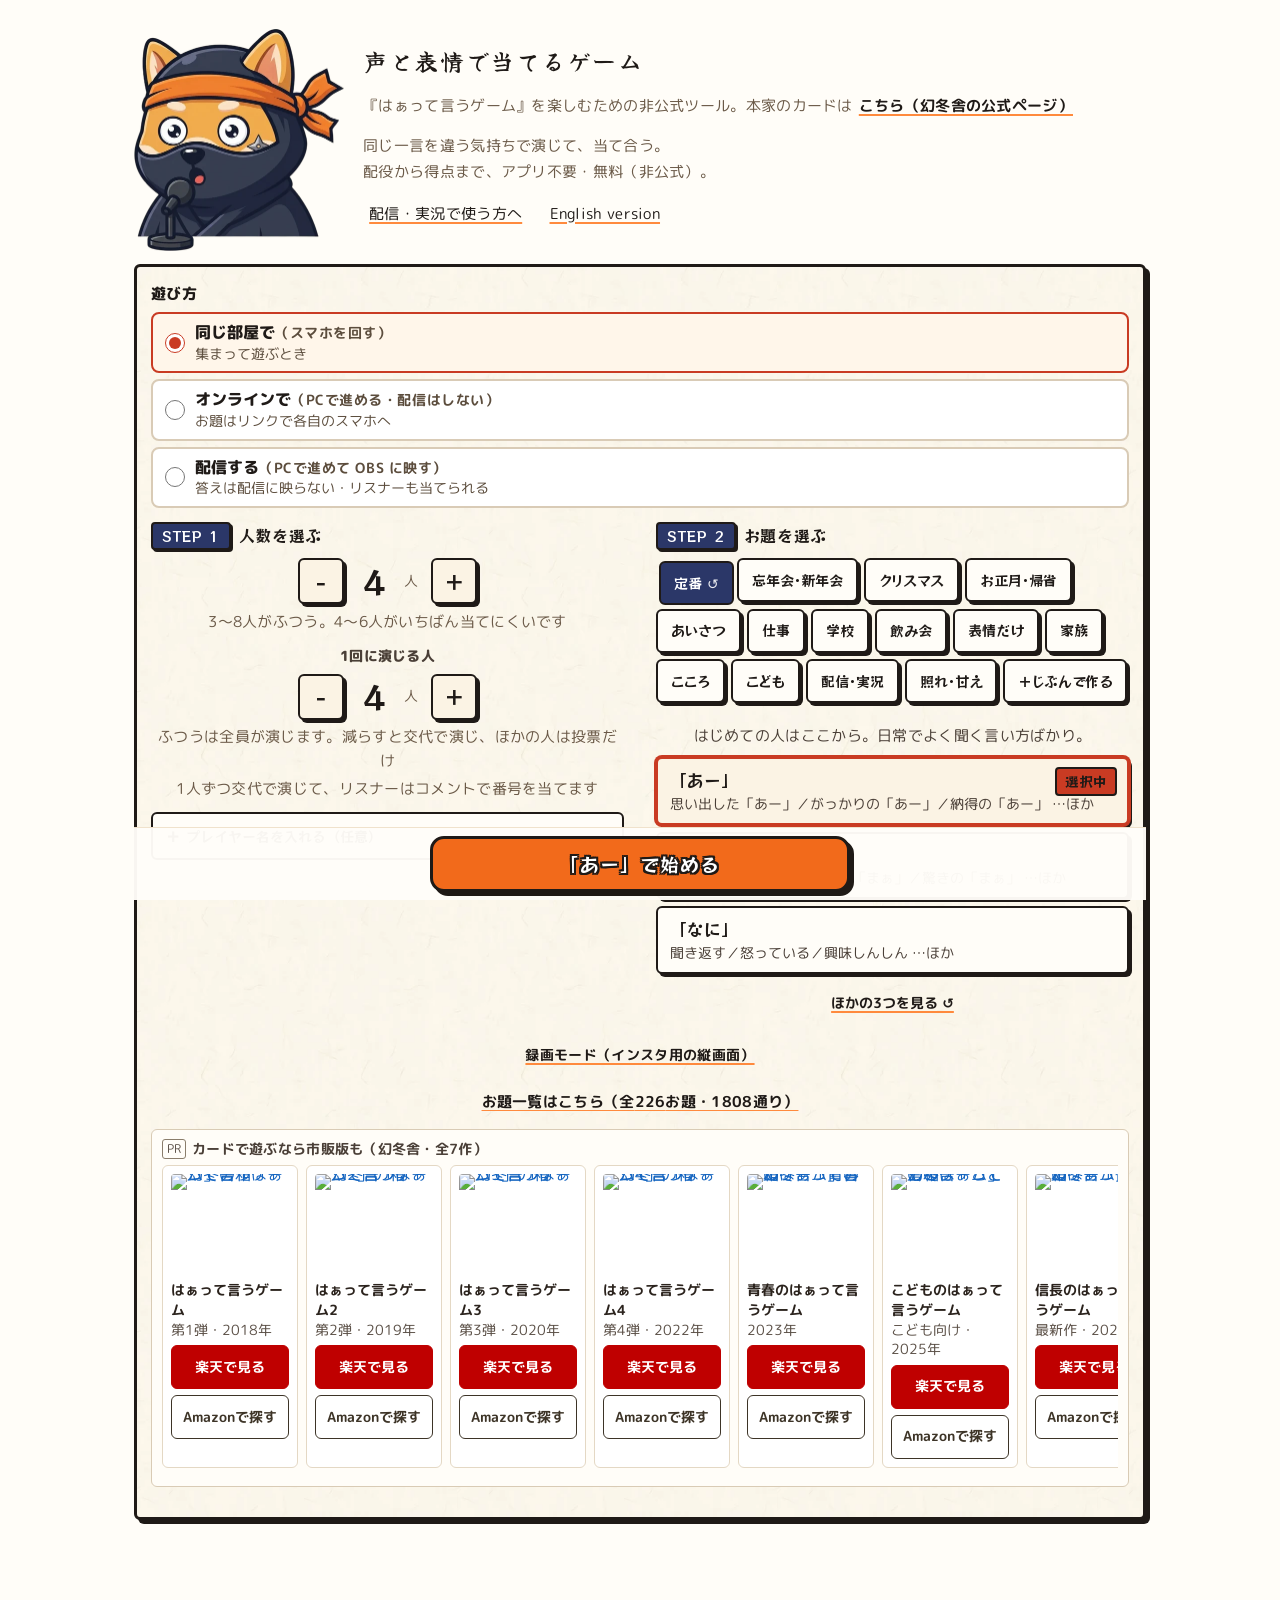
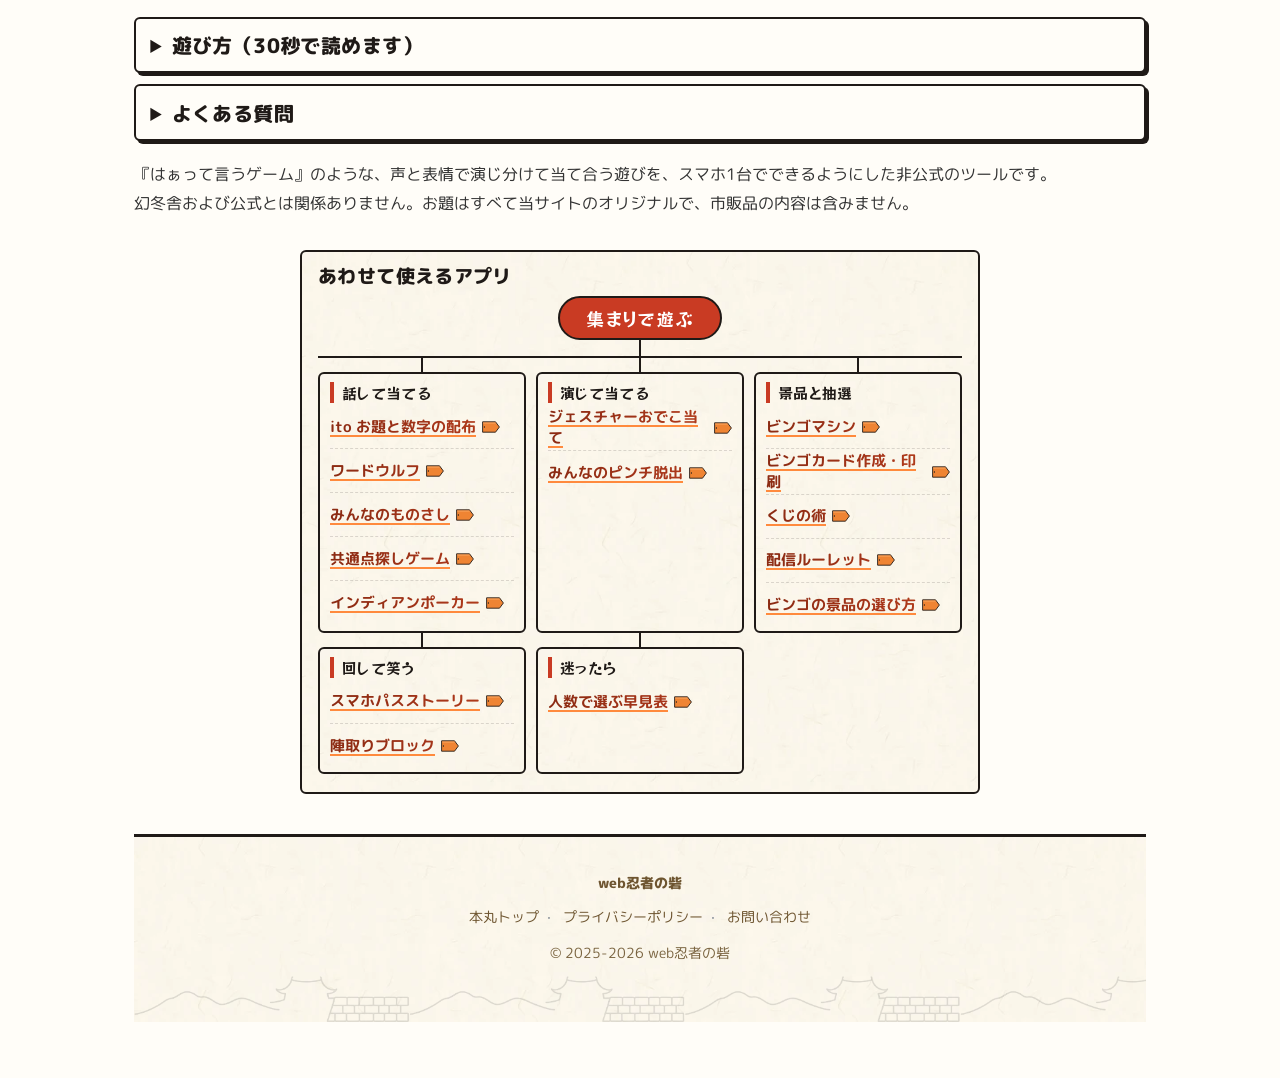
==== commit 98c2421d: "離れて遊ぶリンク（演技カード・参加・発表）の名前とお題を # の後ろへ・古い ?r= ?j= ?a= も読めて GA4 より先にアドレス欄から消す・手作りお題のFAQを正確な文に（日英） Co-Aut" ====
--- a/index.html
+++ b/index.html
@@ -38,9 +38,27 @@
 {"@context":"https://schema.org","@type":"WebApplication","name":"声と表情で当てるゲーム","alternateName":"はぁって言うゲームを遊ぶための非公式の応援ツール","description":"はぁって言うゲームのように、同じ一言を声と表情だけで演じ分けて当て合う遊びをスマホ1台で進める非公式の無料ツール。配役の配布・投票・集計・得点まで行います。お題はすべてオリジナルで、市販品の内容は含みません。","url":"https://haa.kkpwebninja.com/","inLanguage":"ja","applicationCategory":"GameApplication","operatingSystem":"Web","datePublished":"2026-09-05","dateModified":"2026-10-17","offers":{"@type":"Offer","price":"0","priceCurrency":"JPY"},"author":{"@type":"Organization","name":"web忍者の砦"},"publisher":{"@type":"Organization","name":"web忍者の砦","url":"https://kkpwebninja.com/"}}
 </script>
 <!-- FAQLD:BEGIN 自動生成。編集は build.py の FAQ を直して build.py を実行 -->
-<script type="application/ld+json">{"@context": "https://schema.org", "@type": "FAQPage", "mainEntity": [{"@type": "Question", "name": "『はぁって言うゲーム』のカードがなくても遊べますか？", "acceptedAnswer": {"@type": "Answer", "text": "遊べます。スマホ1台を順番に回すだけで、各自の配役をこっそり確認できます。投票と得点計算も自動なので、チップや紙は要りません。お題は当サイトのオリジナルで、市販のカードのお題は入っていません。"}}, {"@type": "Question", "name": "無料ですか？アプリのインストールは要りますか？", "acceptedAnswer": {"@type": "Answer", "text": "無料です。ブラウザで開くだけで遊べるので、アプリのインストールも会員登録も要りません。ページ内に広告を表示しています。"}}, {"@type": "Question", "name": "iPhoneでもAndroidでも遊べますか？", "acceptedAnswer": {"@type": "Answer", "text": "どちらでも遊べます。SafariやChromeなどのブラウザで開くだけなので、機種を選びません。全員がスマホを持つ必要はなく、1台を順番に回して遊びます。タブレットやパソコンでも動きます。"}}, {"@type": "Question", "name": "何人から遊べますか？", "acceptedAnswer": {"@type": "Answer", "text": "1人から8人まで遊べます。3人以上がふつうで、4〜6人がいちばん当てにくく盛り上がります。1人や2人のときは、演じる人を見て視聴者やまわりの人が候補から当てる形になります（1人のときは投票なし）。人数に合わせて配役の数も自動で調整されます。"}}, {"@type": "Question", "name": "2人でも遊べますか？", "acceptedAnswer": {"@type": "Answer", "text": "遊べます。2人のときは1人が演じ、もう1人が3つの候補から当てます（「1回に演じる人」を1人にすると交代で演じられます）。配信で、視聴者に当ててもらう形なら1人でも遊べます。"}}, {"@type": "Question", "name": "どうやって遊ぶの？", "acceptedAnswer": {"@type": "Answer", "text": "全員が同じ一言（例：「はぁ」）を、それぞれ違うシチュエーションで演じます。声と表情だけを使い、身振りは使いません。演技のあと、誰がどのシチュエーションだったかを全員で当てます。"}}, {"@type": "Question", "name": "どんなお題（例題）がありますか？", "acceptedAnswer": {"@type": "Answer", "text": "たとえば「おはよう」というお題なら、寝起きの「おはよう」／元気いっぱいの「おはよう」／気まずい「おはよう」 など。「やばい」なら、いい意味で／悪い意味で／時間がない など。1つのお題に8通りあり、全部をお題一覧ページに載せています。"}}, {"@type": "Question", "name": "お題は何種類ありますか？", "acceptedAnswer": {"@type": "Answer", "text": "226種類のお題に、それぞれ8通りのシチュエーションを用意しています（全1808通り）。すべてこのサイトのオリジナルです。"}}, {"@type": "Question", "name": "家族や親戚の集まり（お正月・帰省）でも遊べますか？", "acceptedAnswer": {"@type": "Answer", "text": "遊べます。「お正月・帰省」と「家族」のお題は、子どもからおじいちゃん・おばあちゃんまで言える一言だけにしています。スマホ1台を回すだけなので、こたつを囲んだままでも始められます。"}}, {"@type": "Question", "name": "配信や実況で使えますか？", "acceptedAnswer": {"@type": "Answer", "text": "使えます。許諾の申請はいりません。使うときは、お問い合わせで一言いただけると助かります。ご要望があれば、優先してアップデートします。パソコンで、設定の画面の「遊び方」から「配信する」を選ぶと、広告が出なくなり文字が大きくなります（1人ずつ交代で演じる遊び方で、パソコンの画面でだけ選べます）。離れた場所のコラボ相手には、名前ごとに役のリンクを送れます。使い方は「配信・実況で使う方へ」のページにまとめています。"}}, {"@type": "Question", "name": "離れた場所の人と（オンラインで）遊べますか？", "acceptedAnswer": {"@type": "Answer", "text": "遊べます。役を見る画面で、名前の下の「◯◯さんに送る」を押すと、その人の気持ちだけが入ったリンクをLINEやDiscordで送れます（開いた画面では、タップするまで気持ちが隠れています）。演じない人には「参加リンク」を送ると、候補を見て自分の予想を選べます。答え合わせでは「発表リンク」をグループに貼ると、全員の画面で同じ答えが出て、予想が当たったかも分かります。リンクの中身はサーバーに保存しません。"}}, {"@type": "Question", "name": "1回に演じる人を減らせますか？（配信・大人数向け）", "acceptedAnswer": {"@type": "Answer", "text": "できます。人数の下の「1回に演じる人」で、1人から人数ぶんまで選べます。演じない人は投票だけします。投票で選ぶ気持ちの候補は人数ぶん出るので、演じるのが1人でも答えはすぐには分かりません。演じる人は回ごとに自動で交代します（1人なら1人目→2人目→3人目…）。プレイヤー名も入れられます。"}}, {"@type": "Question", "name": "忘年会やクリスマス会など、9人以上でも遊べますか？", "acceptedAnswer": {"@type": "Answer", "text": "1回に演じられるのは8人までです。9人以上のときは、2人1組で1つの役を受け持ち、相談して1人が演じる形にすると全員が参加できます（人数は組の数で設定・16人まで）。「忘年会・新年会」「クリスマス」のお題は、その場で言いやすい一言にしています。11月から12月25日までは、季節のお題が定番の次に出ます。"}}, {"@type": "Question", "name": "子どもと遊べますか？", "acceptedAnswer": {"@type": "Answer", "text": "遊べます。「こども」のお題はひらがなだけで、小さい子でも読めて演じ分けやすい一言にしています。投票がむずかしい年齢なら「投票しないで答えを見る」を押して、口で当て合えば十分です。カードで遊びたい場合は、公式から子ども向けの『こどものはぁって言うゲーム』（幻冬舎）が出ています。"}}, {"@type": "Question", "name": "お題を自分で作れますか？（手作りのお題）", "acceptedAnswer": {"@type": "Answer", "text": "できます。お題を選ぶところの「＋じぶんで作る」に、全員が言う一言と、気持ちを人数ぶん書くだけです。配役・投票・得点はほかのお題と同じように進みます。書いた内容はこの端末にだけ保存され、外には送られません。"}}, {"@type": "Question", "name": "投票が面倒なときは？", "acceptedAnswer": {"@type": "Answer", "text": "演じ終わったあとに「投票しないで答えを見る」を押すと、口で当て合ってからすぐ答え合わせできます。人数が多いときや、小さい子がいるときに向いています。投票の途中でやめて答えを見ることもできます。"}}, {"@type": "Question", "name": "市販のカード版との違いは？", "acceptedAnswer": {"@type": "Answer", "text": "市販の『はぁって言うゲーム』（幻冬舎）はカードを配って遊びます。このツールは、配役の配布・投票・集計・得点計算をスマホが引き受けるところが違います。お題は別物で、市販品のお題は含みません。非公式のツールなので、カードで遊びたい方や公式のお題で遊びたい方は市販品をお求めください。"}}]}</script>
+<script type="application/ld+json">{"@context": "https://schema.org", "@type": "FAQPage", "mainEntity": [{"@type": "Question", "name": "『はぁって言うゲーム』のカードがなくても遊べますか？", "acceptedAnswer": {"@type": "Answer", "text": "遊べます。スマホ1台を順番に回すだけで、各自の配役をこっそり確認できます。投票と得点計算も自動なので、チップや紙は要りません。お題は当サイトのオリジナルで、市販のカードのお題は入っていません。"}}, {"@type": "Question", "name": "無料ですか？アプリのインストールは要りますか？", "acceptedAnswer": {"@type": "Answer", "text": "無料です。ブラウザで開くだけで遊べるので、アプリのインストールも会員登録も要りません。ページ内に広告を表示しています。"}}, {"@type": "Question", "name": "iPhoneでもAndroidでも遊べますか？", "acceptedAnswer": {"@type": "Answer", "text": "どちらでも遊べます。SafariやChromeなどのブラウザで開くだけなので、機種を選びません。全員がスマホを持つ必要はなく、1台を順番に回して遊びます。タブレットやパソコンでも動きます。"}}, {"@type": "Question", "name": "何人から遊べますか？", "acceptedAnswer": {"@type": "Answer", "text": "1人から8人まで遊べます。3人以上がふつうで、4〜6人がいちばん当てにくく盛り上がります。1人や2人のときは、演じる人を見て視聴者やまわりの人が候補から当てる形になります（1人のときは投票なし）。人数に合わせて配役の数も自動で調整されます。"}}, {"@type": "Question", "name": "2人でも遊べますか？", "acceptedAnswer": {"@type": "Answer", "text": "遊べます。2人のときは1人が演じ、もう1人が3つの候補から当てます（「1回に演じる人」を1人にすると交代で演じられます）。配信で、視聴者に当ててもらう形なら1人でも遊べます。"}}, {"@type": "Question", "name": "どうやって遊ぶの？", "acceptedAnswer": {"@type": "Answer", "text": "全員が同じ一言（例：「はぁ」）を、それぞれ違うシチュエーションで演じます。声と表情だけを使い、身振りは使いません。演技のあと、誰がどのシチュエーションだったかを全員で当てます。"}}, {"@type": "Question", "name": "どんなお題（例題）がありますか？", "acceptedAnswer": {"@type": "Answer", "text": "たとえば「おはよう」というお題なら、寝起きの「おはよう」／元気いっぱいの「おはよう」／気まずい「おはよう」 など。「やばい」なら、いい意味で／悪い意味で／時間がない など。1つのお題に8通りあり、全部をお題一覧ページに載せています。"}}, {"@type": "Question", "name": "お題は何種類ありますか？", "acceptedAnswer": {"@type": "Answer", "text": "226種類のお題に、それぞれ8通りのシチュエーションを用意しています（全1808通り）。すべてこのサイトのオリジナルです。"}}, {"@type": "Question", "name": "家族や親戚の集まり（お正月・帰省）でも遊べますか？", "acceptedAnswer": {"@type": "Answer", "text": "遊べます。「お正月・帰省」と「家族」のお題は、子どもからおじいちゃん・おばあちゃんまで言える一言だけにしています。スマホ1台を回すだけなので、こたつを囲んだままでも始められます。"}}, {"@type": "Question", "name": "配信や実況で使えますか？", "acceptedAnswer": {"@type": "Answer", "text": "使えます。許諾の申請はいりません。使うときは、お問い合わせで一言いただけると助かります。ご要望があれば、優先してアップデートします。パソコンで、設定の画面の「遊び方」から「配信する」を選ぶと、広告が出なくなり文字が大きくなります（1人ずつ交代で演じる遊び方で、パソコンの画面でだけ選べます）。離れた場所のコラボ相手には、名前ごとに役のリンクを送れます。使い方は「配信・実況で使う方へ」のページにまとめています。"}}, {"@type": "Question", "name": "離れた場所の人と（オンラインで）遊べますか？", "acceptedAnswer": {"@type": "Answer", "text": "遊べます。役を見る画面で、名前の下の「◯◯さんに送る」を押すと、その人の気持ちだけが入ったリンクをLINEやDiscordで送れます（開いた画面では、タップするまで気持ちが隠れています）。演じない人には「参加リンク」を送ると、候補を見て自分の予想を選べます。答え合わせでは「発表リンク」をグループに貼ると、全員の画面で同じ答えが出て、予想が当たったかも分かります。リンクの中身はサーバーに保存しません。"}}, {"@type": "Question", "name": "1回に演じる人を減らせますか？（配信・大人数向け）", "acceptedAnswer": {"@type": "Answer", "text": "できます。人数の下の「1回に演じる人」で、1人から人数ぶんまで選べます。演じない人は投票だけします。投票で選ぶ気持ちの候補は人数ぶん出るので、演じるのが1人でも答えはすぐには分かりません。演じる人は回ごとに自動で交代します（1人なら1人目→2人目→3人目…）。プレイヤー名も入れられます。"}}, {"@type": "Question", "name": "忘年会やクリスマス会など、9人以上でも遊べますか？", "acceptedAnswer": {"@type": "Answer", "text": "1回に演じられるのは8人までです。9人以上のときは、2人1組で1つの役を受け持ち、相談して1人が演じる形にすると全員が参加できます（人数は組の数で設定・16人まで）。「忘年会・新年会」「クリスマス」のお題は、その場で言いやすい一言にしています。11月から12月25日までは、季節のお題が定番の次に出ます。"}}, {"@type": "Question", "name": "子どもと遊べますか？", "acceptedAnswer": {"@type": "Answer", "text": "遊べます。「こども」のお題はひらがなだけで、小さい子でも読めて演じ分けやすい一言にしています。投票がむずかしい年齢なら「投票しないで答えを見る」を押して、口で当て合えば十分です。カードで遊びたい場合は、公式から子ども向けの『こどものはぁって言うゲーム』（幻冬舎）が出ています。"}}, {"@type": "Question", "name": "お題を自分で作れますか？（手作りのお題）", "acceptedAnswer": {"@type": "Answer", "text": "できます。お題を選ぶところの「＋じぶんで作る」に、全員が言う一言と、気持ちを人数ぶん書くだけです。配役・投票・得点はほかのお題と同じように進みます。書いた内容はこの端末に保存し、サーバーには送りません。離れて遊ぶリンクを作ったときは、お題と名前がリンクの中に入ります（受け取った人に見えます）。"}}, {"@type": "Question", "name": "投票が面倒なときは？", "acceptedAnswer": {"@type": "Answer", "text": "演じ終わったあとに「投票しないで答えを見る」を押すと、口で当て合ってからすぐ答え合わせできます。人数が多いときや、小さい子がいるときに向いています。投票の途中でやめて答えを見ることもできます。"}}, {"@type": "Question", "name": "市販のカード版との違いは？", "acceptedAnswer": {"@type": "Answer", "text": "市販の『はぁって言うゲーム』（幻冬舎）はカードを配って遊びます。このツールは、配役の配布・投票・集計・得点計算をスマホが引き受けるところが違います。お題は別物で、市販品のお題は含みません。非公式のツールなので、カードで遊びたい方や公式のお題で遊びたい方は市販品をお求めください。"}}]}</script>
 <!-- FAQLD:END -->
 
+<!-- 離れて遊ぶリンクの中身（名前・お題）は # の後ろに置く。# の後ろはサーバー・GA4・Referer に届かない。
+     読んだらすぐアドレス欄から消す（古い形式の ?r= ?j= ?a= も読む。GA4 より先に消す） -->
+<script>
+(function(){
+  var L = null;
+  try {
+    var m = /^#(r|j|a)=([A-Za-z0-9_\-%]+)/.exec(location.hash) || /[?&](r|j|a)=([A-Za-z0-9_\-%]+)/.exec(location.search);
+    if (m) {
+      L = { k: m[1], v: m[2] };
+      var q = location.search.replace(/([?&])(r|j|a)=[^&#]*&?/, '$1').replace(/[?&]$/, '');
+      history.replaceState(null, '', location.pathname + q);
+    }
+  } catch (e) {}
+  window.__haaLink = L;
+  // ページを開いたままで別のリンク（#r= など）を開いたときは読み直す
+  window.addEventListener('hashchange', function(){ if (/^#(r|j|a)=/.test(location.hash)) location.reload(); });
+})();
+</script>
 <!-- 運営者の確認用（?kkptest=1 でこの端末だけオン・?kkptest=0 でオフ）。オンの間は GA4 を送らず広告も読まず、スマホでも配信モードを試せる -->
 <script>
 (function(){
@@ -71,7 +89,8 @@
     gs.src = 'https://www.googletagmanager.com/gtag/js?id=G-2LM85GJN0L';
     document.head.appendChild(gs);
     gtag('js', new Date());
-    gtag('config', 'G-2LM85GJN0L');
+    // page_location に # の後ろを入れない（リンクの名前を GA4 に残さない）
+    gtag('config', 'G-2LM85GJN0L', { page_location: location.origin + location.pathname + location.search });
   }
 </script>
 <!-- 共通部品 kit（kkp-kit を kit/ にコピーしたもの）。配信モードの判定（KKit.stream）を広告より先に使うので defer なしで読む -->
@@ -88,7 +107,7 @@
   // 参加者画面は1回ぶんの役・候補・答えを見るだけで、ゲーム本体は遊べない（トップへはページを読み直して移る）
   var gs = false;
   try {
-    var m = location.search.match(/[?&](r|j|a)=([A-Za-z0-9_-]+)/), o = null;
+    var L = window.__haaLink, m = L ? [0, L.k, L.v] : null, o = null;
     if (m){
       var raw = decodeURIComponent(m[2]).replace(/-/g,'+').replace(/_/g,'/');
       o = JSON.parse(decodeURIComponent(escape(atob(raw + '==='.slice((raw.length+3)%4)))));
@@ -1559,7 +1578,7 @@
   <div class="rec-strip" id="recStrip" aria-label="直近の回の当たり外れ"></div>
 </header>
 
-<!-- 参加者画面（離れて遊ぶリンクを開いた人）。?r= 演じる人／?j= 当てる人／?a= 発表。中身はURLの中だけで、外へは送らない -->
+<!-- 参加者画面（離れて遊ぶリンクを開いた人）。#r= 演じる人／#j= 当てる人／#a= 発表。中身はURLの # の後ろだけで、サーバーには届かない -->
 <section class="guest" id="guest" aria-live="polite">
   <div id="gMain">
     <div class="g-stage k-reveal-bg">
@@ -1912,7 +1931,7 @@
     <dt>1回に演じる人を減らせますか？（配信・大人数向け）</dt><dd>できます。人数の下の「1回に演じる人」で、1人から人数ぶんまで選べます。演じない人は投票だけします。投票で選ぶ気持ちの候補は人数ぶん出るので、演じるのが1人でも答えはすぐには分かりません。演じる人は回ごとに自動で交代します（1人なら1人目→2人目→3人目…）。プレイヤー名も入れられます。</dd>
     <dt>忘年会やクリスマス会など、9人以上でも遊べますか？</dt><dd>1回に演じられるのは8人までです。9人以上のときは、2人1組で1つの役を受け持ち、相談して1人が演じる形にすると全員が参加できます（人数は組の数で設定・16人まで）。「忘年会・新年会」「クリスマス」のお題は、その場で言いやすい一言にしています。11月から12月25日までは、季節のお題が定番の次に出ます。</dd>
     <dt>子どもと遊べますか？</dt><dd>遊べます。「こども」のお題はひらがなだけで、小さい子でも読めて演じ分けやすい一言にしています。投票がむずかしい年齢なら「投票しないで答えを見る」を押して、口で当て合えば十分です。カードで遊びたい場合は、公式から子ども向けの『こどものはぁって言うゲーム』（幻冬舎）が出ています。</dd>
-    <dt>お題を自分で作れますか？（手作りのお題）</dt><dd>できます。お題を選ぶところの「＋じぶんで作る」に、全員が言う一言と、気持ちを人数ぶん書くだけです。配役・投票・得点はほかのお題と同じように進みます。書いた内容はこの端末にだけ保存され、外には送られません。</dd>
+    <dt>お題を自分で作れますか？（手作りのお題）</dt><dd>できます。お題を選ぶところの「＋じぶんで作る」に、全員が言う一言と、気持ちを人数ぶん書くだけです。配役・投票・得点はほかのお題と同じように進みます。書いた内容はこの端末に保存し、サーバーには送りません。離れて遊ぶリンクを作ったときは、お題と名前がリンクの中に入ります（受け取った人に見えます）。</dd>
     <dt>投票が面倒なときは？</dt><dd>演じ終わったあとに「投票しないで答えを見る」を押すと、口で当て合ってからすぐ答え合わせできます。人数が多いときや、小さい子がいるときに向いています。投票の途中でやめて答えを見ることもできます。</dd>
     <dt>市販のカード版との違いは？</dt><dd>市販の『はぁって言うゲーム』（幻冬舎）はカードを配って遊びます。このツールは、配役の配布・投票・集計・得点計算をスマホが引き受けるところが違います。お題は別物で、市販品のお題は含みません。非公式のツールなので、カードで遊びたい方や公式のお題で遊びたい方は市販品をお求めください。</dd>
 <!-- FAQ:END -->
@@ -2857,6 +2876,8 @@
 function castOn(){ if (/[?&]mode=stream\b/.test(location.search)) return true; try { return localStorage.getItem(CAST_KEY) !== 'off'; } catch(e){ return true; } }
 // 運営者のテスト中（?kkptest=1）だけ、作るリンクにも kkptest=1 を付ける（開いた側でも広告・GA4 を止める）。ふだんは何も付けない
 function ktq(){ return window.__kkpTest ? '&kkptest=1' : ''; }
+// 離れて遊ぶリンク。中身（名前・お題）は # の後ろに入れる（サーバー・GA4 に届かない）
+function gLink(k, v){ return location.origin + '/' + (window.__kkpTest ? '?kkptest=1' : '') + '#' + k + '=' + v; }
 function linkBase(){
   const o = {v:2, w:S.theme.word, c:S.pool.slice().sort((a,b)=>a-b).map(ai=>S.theme.acts[ai]), A:S.act.map(p=>[pName(p), p]), g:S.gid, rd:S.gno};
   // 配信モードの「配信しない」（オンライン飲み会・リモート交流など）では s を付けない＝受け取った画面は答え合わせのあとに広告（2026-10-19）
@@ -2869,16 +2890,16 @@
 function roleUrl(i, popup){
   if (popup){
     // q = 小窓に出すQRの中身（「◯◯さんに送る」と同じ ?r= の中身）
-    const po = {w:S.theme.word, n:pLabel(S.act[i]), g:S.gid, rd:S.gno}; po.az = haaMix(po, S.theme.acts[S.assign[i]]); po.q = roleUrl(i).split('?r=')[1].split('&')[0];
-    return location.origin + '/?r=' + b64e(po) + ktq();
+    const po = {w:S.theme.word, n:pLabel(S.act[i]), g:S.gid, rd:S.gno}; po.az = haaMix(po, S.theme.acts[S.assign[i]]); po.q = roleUrl(i).split('#r=')[1];
+    return gLink('r', b64e(po));
   }
   const o = linkBase(); o.n = pName(S.act[i]); o.me = i; o.az = haaMix(o, S.theme.acts[S.assign[i]]);   // 気持ちは混ぜて入れる（a のままにしない）
-  return location.origin + '/?r=' + b64e(o) + ktq();
+  return gLink('r', b64e(o));
 }
 function joinUrl(p){
   const o = linkBase(); o.n = pName(p);
   if (o.rc) o.pi = p;  // 回答コードで「だれの予想か」を分けるための番号
-  return location.origin + '/?j=' + b64e(o) + ktq();
+  return gLink('j', b64e(o));
 }
 // ===== QRで渡す（同じ部屋の人に）。QR は同梱の js/qrcode.js（qrcode-generator・MIT）を使うときだけ読み込む =====
 function loadQR(cb){
@@ -2897,7 +2918,7 @@
 function qrGive(url, who, cap, key, after, kind){
   const mark = ()=>{ S.sent = S.sent || {}; S.sent[key] = 'qr'; S.sentAny = true; if (after) after(); renderDeal(); renderAnn(); track('haa_qr_give',{kind:kind||'r', players:S.players}); };
   if (document.body.classList.contains('stream')){
-    const w = window.open(location.origin + '/?r=' + b64e({n:who.replace(/ さん.*$/,''), qk:kind||'r', q:url.split(/\?[rj]=/)[1].split('&')[0]}) + ktq(), 'haaRole', 'width=520,height=800');
+    const w = window.open(gLink('r', b64e({n:who.replace(/ さん.*$/,''), qk:kind||'r', q:url.split(/#[rj]=/)[1]})), 'haaRole', 'width=520,height=800');
     if (w){ if ((kind||'r') === 'r'){ const ri = +String(key).slice(1); S.dealNow = ri; watchPopup(w, ri); } mark(); return; }
   }
   loadQR(()=>{
@@ -2912,7 +2933,7 @@
 function annUrl(){
   const o = linkBase(); const sorted = S.pool.slice().sort((a,b)=>a-b);
   o.X = S.assign.map(ai=>sorted.indexOf(ai));
-  return location.origin + '/?a=' + b64e(o) + ktq();
+  return gLink('a', b64e(o));
 }
 // 送る：スマホは共有シート（LINE・Discordを選ぶだけ）、PCや共有が使えないときはクリップボードにコピー
 function copyText(t, ok){
@@ -4317,7 +4338,7 @@
   return c;
 }
 function gParse(text){
-  const m = String(text||'').match(/[?&](r|j|a)=([A-Za-z0-9_\-%]+)/);
+  const m = String(text||'').match(/[?&#](r|j|a)=([A-Za-z0-9_\-%]+)/);
   if (!m) return null;
   let o = null; try { o = b64d(decodeURIComponent(m[2])); } catch(e){ return {k:m[1], o:null}; }
   return {k:m[1], o:o};
@@ -4574,11 +4595,12 @@
   else KKit.toast('ポップアップを許可して、もう一度押してください', 4000);
 });
 
-// 届いたリンク（?r= 演じる人／?j= 当てる人／?a= 発表）。開いたらURLから消す
+// 届いたリンク（#r= 演じる人／#j= 当てる人／#a= 発表。古い形式の ?r= なども）。URLからは head で読んですぐ消している（window.__haaLink）
 {
-  let gk = null; ['r','j','a'].forEach(k=>{ if (!gk && Q.get(k)) gk = k; });
+  const HL = window.__haaLink;
+  let gk = HL ? HL.k : null;
   if (gk){
-    let o = null; try { o = b64d(String(Q.get(gk)).match(/^[A-Za-z0-9_-]*/)[0]); } catch(e){}
+    let o = null; try { o = b64d(decodeURIComponent(String(HL.v)).match(/^[A-Za-z0-9_-]*/)[0]); } catch(e){}
     if (gk === 'r' && o && !o.v){
       // これまでの形（10/15〜16の ?r=・配信モードの別ウィンドウ）。役だけを出して、閉じたらトップ
       $('revealWho').textContent = String(o.n||'') + ' さん';
@@ -4596,7 +4618,7 @@
         $('revealQrBtn').hidden = false;
         $('revealQrBtn').addEventListener('click', ()=>{
           $('revealQrBtn').hidden = true;
-          loadQR(()=>{ drawQR($('revealQr'), location.origin + '/?' + qk + '=' + qs + ktq()); $('revealQr').hidden = false; $('revealQrCap').hidden = false; });
+          loadQR(()=>{ drawQR($('revealQr'), gLink(qk, qs)); $('revealQr').hidden = false; $('revealQrCap').hidden = false; });
         });
         if (act){
           $('revealShow').hidden = false;
@@ -4635,7 +4657,7 @@
 // 配信から来た人への一言（参加者画面・配信モードでは出さない。閉じたらこのタブでは出さない）
 (function(){
   const box = $('fromStream'); if (!box || document.body.classList.contains('stream')) return;
-  if (/[?&](r|j|a)=/.test(location.search) || /[?&]play\b/.test(location.search)) return;
+  if (window.__haaLink || /[?&]play\b/.test(location.search)) return;
   let ref = ''; try { ref = new URL(document.referrer).hostname; } catch(e){}
   const hit = /(^|\.)(youtube\.com|youtu\.be|twitch\.tv|tiktok\.com|x\.com|t\.co|twitter\.com|nicovideo\.jp)$/.test(ref) || /[?&]from=stream\b/.test(location.search);
   if (!hit) return;
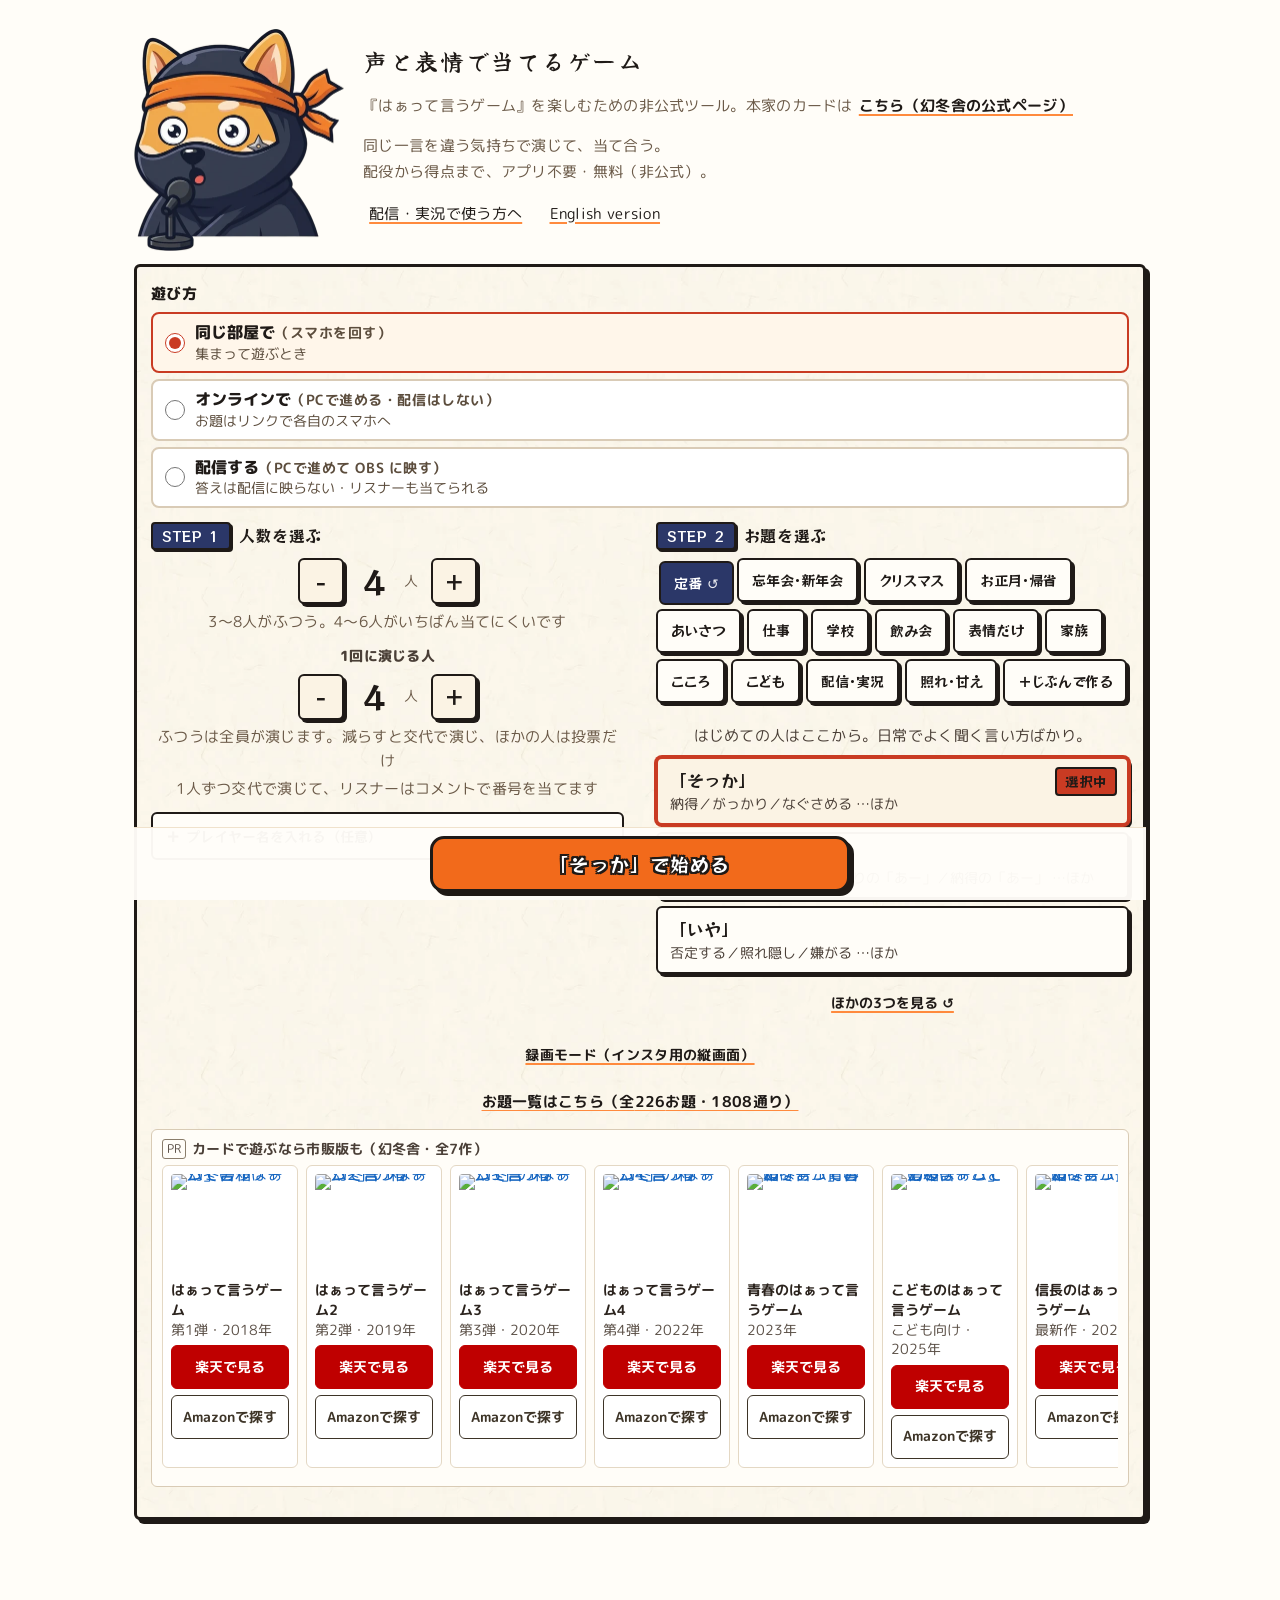
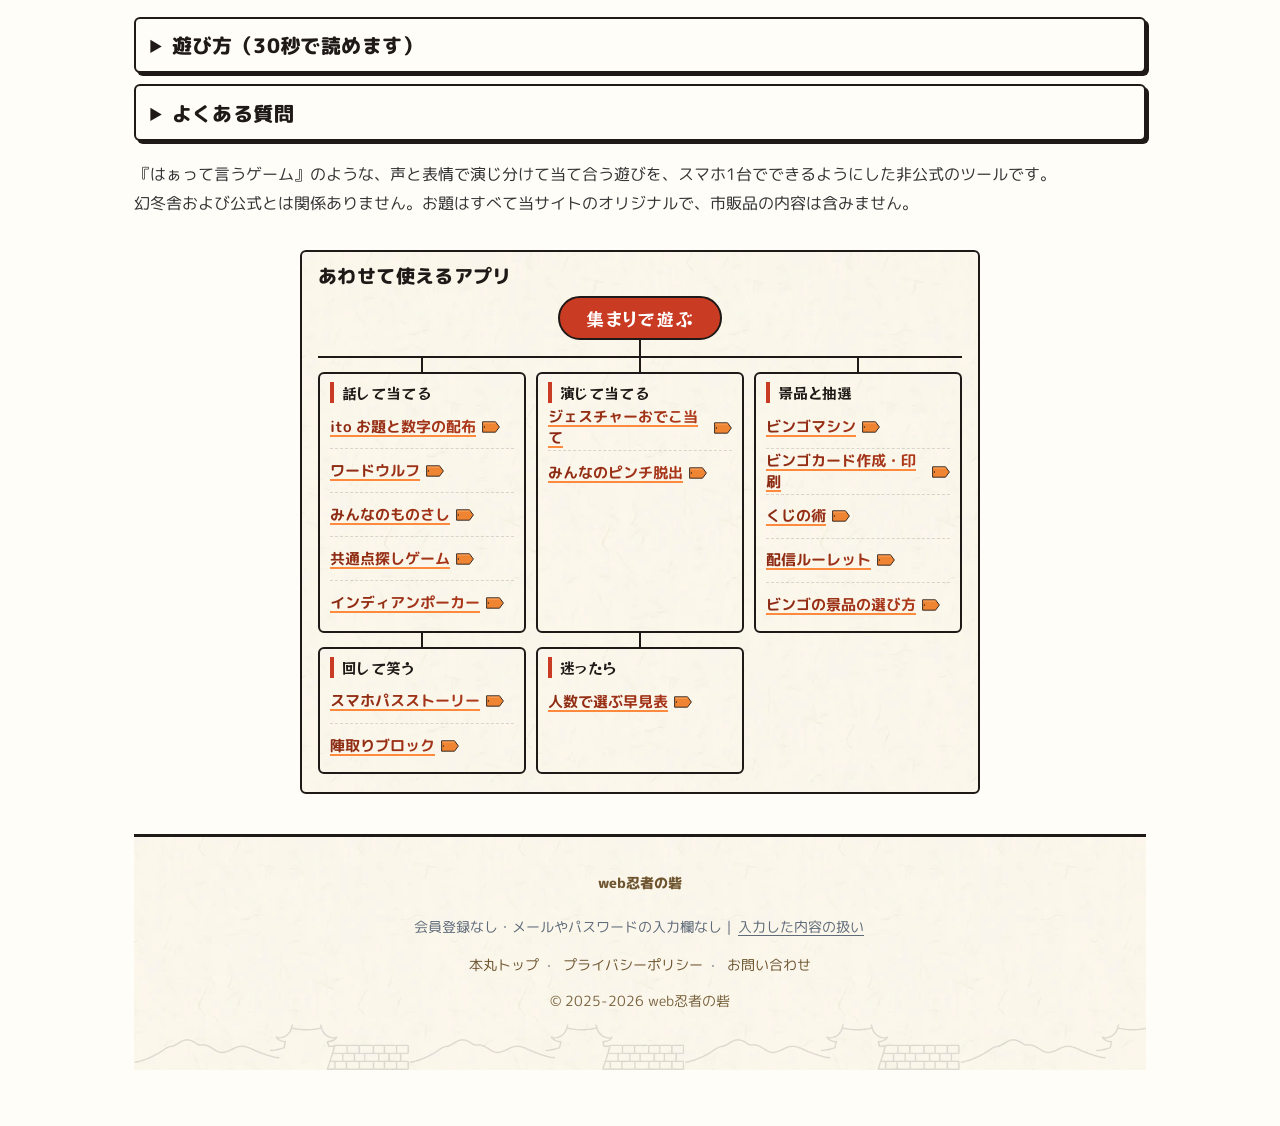
==== commit 6bd31da2: "共通フッターに「会員登録なし・メールやパスワードの入力欄なし」の1行を足す プライバシーポリシーの新しい節「入力した内容と端末への保存」へのリンクつき。  Co-Authored-By: Claude" ====
--- a/index.html
+++ b/index.html
@@ -1952,6 +1952,7 @@
 <!-- WEBNINJA_UNIFIED_FOOTER -->
 <footer style="text-align:center;padding:2rem 1rem 2.5rem;font-size:.875rem;color:#5f6b7a;line-height:2;border-top:1px solid #f0e6d2;margin-top:2.5rem;background:#fffcf7;">
   <div style="font-weight:800;color:#6e5530;font-size:.875rem;margin-bottom:0.4rem;">web忍者の砦</div>
+  <div class="kkp-anshin">会員登録なし・メールやパスワードの入力欄なし｜<a href="https://privacypolicy.kkpwebninja.com/#nyuryoku" target="_blank" rel="noopener" style="color:inherit;text-decoration:underline;display:inline-block;padding:10px 2px;">入力した内容の扱い</a></div>
   <div>
     <a href="https://kkpwebninja.com/" target="_blank" rel="noopener" style="color:#6e5530;text-decoration:none;margin:0 0.5rem;">本丸トップ</a>·
     <a href="https://privacypolicy.kkpwebninja.com/" target="_blank" rel="noopener" style="color:#6e5530;text-decoration:none;margin:0 0.5rem;">プライバシーポリシー</a>·
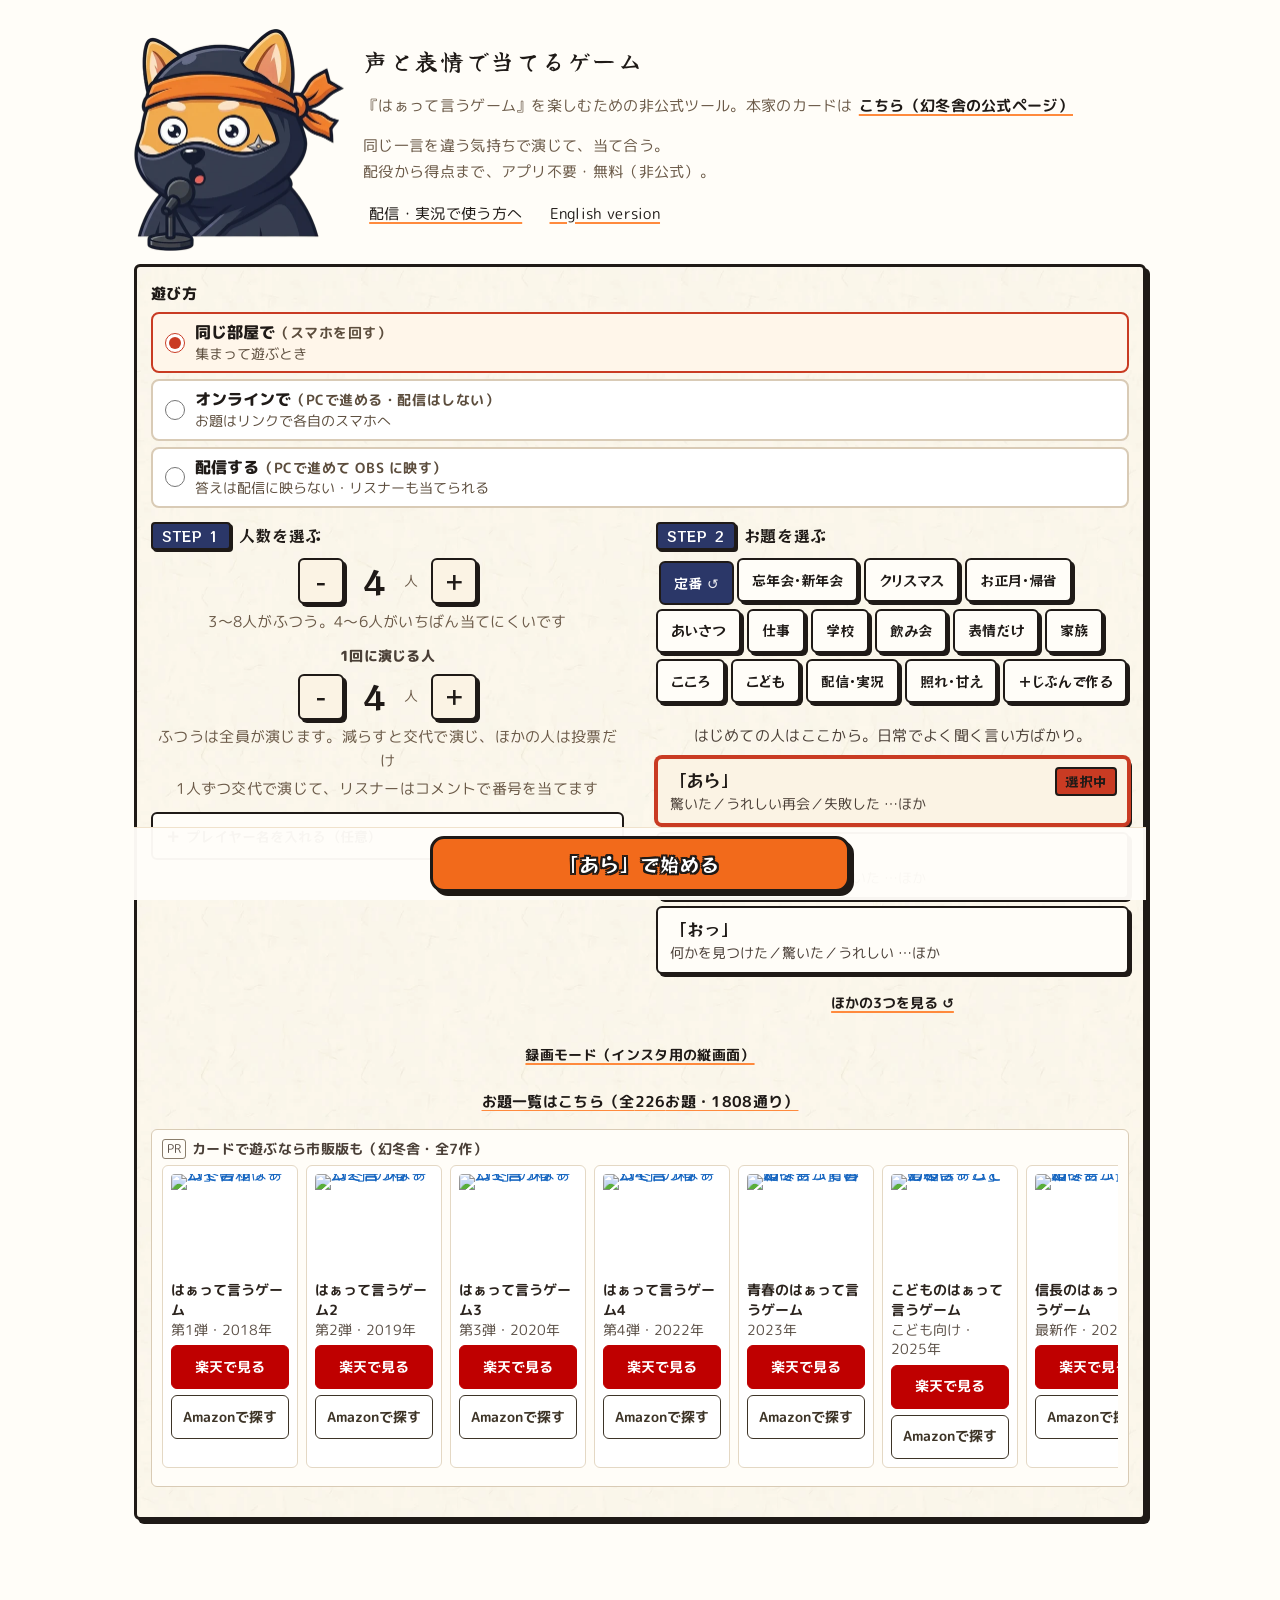
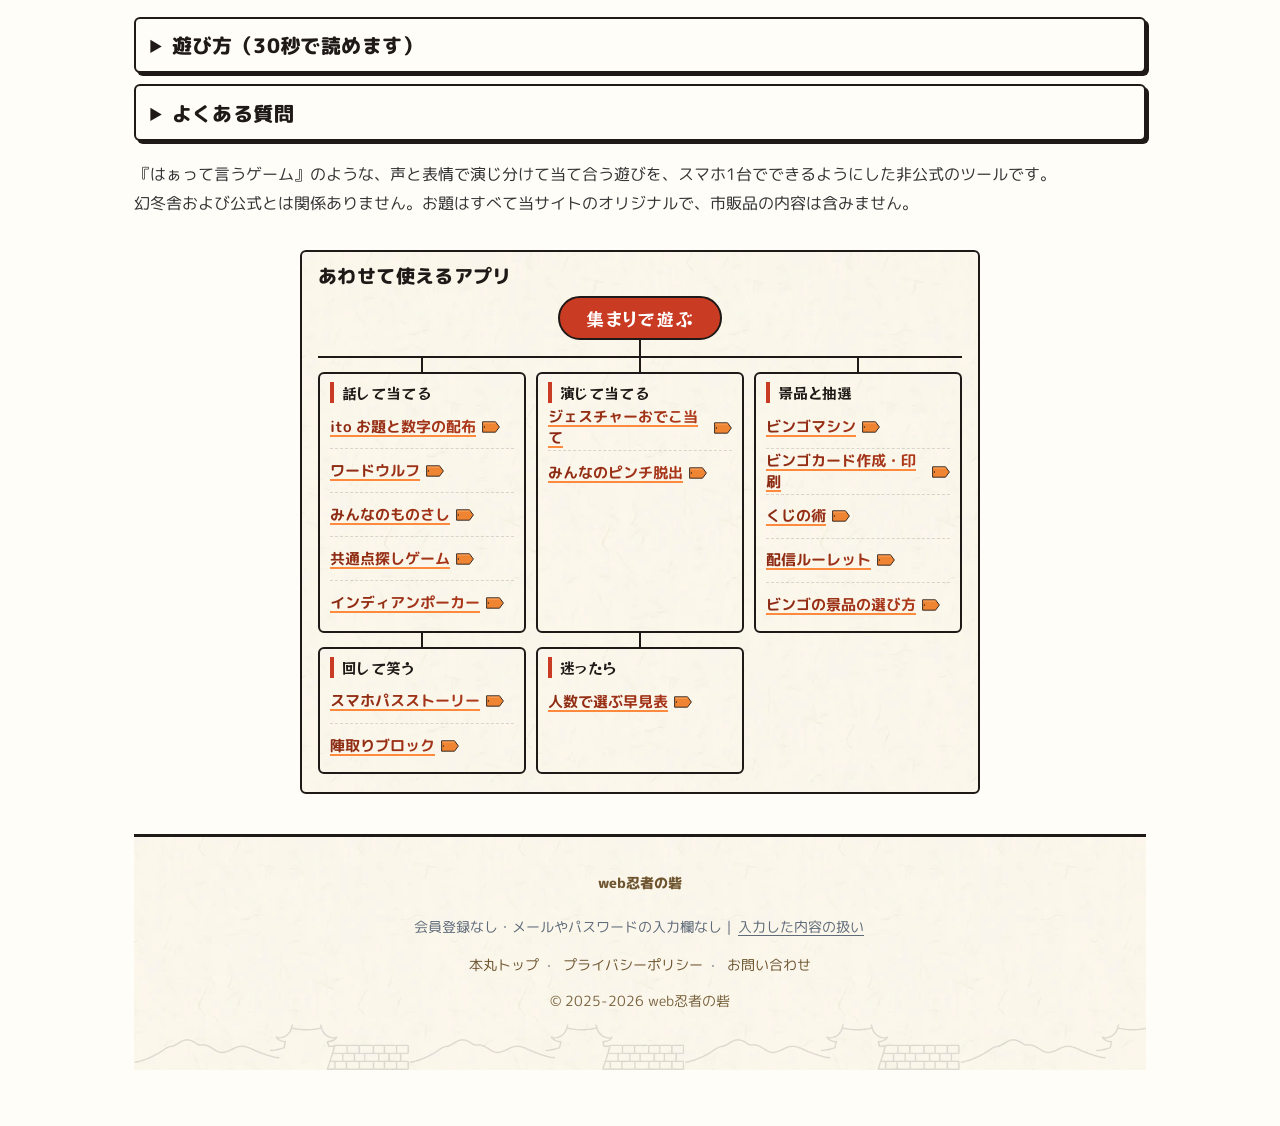
==== commit 799e4db5: "録画モードに背景の絵・看板の女の子のひとこと・しめの札を足す（kit d7b7a27） - 背景: img/rec-bg.webp（Gemini 製・文字なし・舞台の幕とマイク）を data-rec-" ====
--- a/index.html
+++ b/index.html
@@ -94,7 +94,7 @@
   }
 </script>
 <!-- 共通部品 kit（kkp-kit を kit/ にコピーしたもの）。配信モードの判定（KKit.stream）を広告より先に使うので defer なしで読む -->
-<script src="/kit/kit.js?v=3363b13"></script>
+<script src="/kit/kit.js?v=d7b7a27"></script>
 <script>KKit.stream.init({ key: 'haa-stream' });</script>
 <!-- 配信モード（広告なし）のときは AdSense を読み込まない。切り替えたときはページを読み直す -->
 <script>
@@ -145,7 +145,7 @@
 <!-- k-fonts:start -->
 <link href="https://fonts.googleapis.com/css2?family=Yuji+Syuku&family=RocknRoll+One&display=swap&text=0123456789EPQRST%E2%86%92%E2%86%B6%E2%86%BA%E2%88%92%E2%91%A0%E2%91%A1%E2%91%A2%E2%91%A3%E2%91%A4%E2%91%A5%E2%91%A6%E2%91%A7%E3%80%81%E3%80%82%E3%80%8C%E3%80%8D%E3%81%81%E3%81%82%E3%81%84%E3%81%86%E3%81%87%E3%81%88%E3%81%8A%E3%81%8B%E3%81%8C%E3%81%8D%E3%81%8F%E3%81%90%E3%81%91%E3%81%92%E3%81%93%E3%81%94%E3%81%95%E3%81%96%E3%81%97%E3%81%98%E3%81%99%E3%81%9A%E3%81%9B%E3%81%9D%E3%81%9E%E3%81%9F%E3%81%A0%E3%81%A1%E3%81%A3%E3%81%A4%E3%81%A5%E3%81%A6%E3%81%A7%E3%81%A8%E3%81%A9%E3%81%AA%E3%81%AB%E3%81%AD%E3%81%AE%E3%81%AF%E3%81%B0%E3%81%B1%E3%81%B2%E3%81%B3%E3%81%B5%E3%81%B6%E3%81%B8%E3%81%B9%E3%81%BB%E3%81%BC%E3%81%BE%E3%81%BF%E3%82%80%E3%82%81%E3%82%82%E3%82%83%E3%82%84%E3%82%85%E3%82%86%E3%82%87%E3%82%88%E3%82%89%E3%82%8A%E3%82%8B%E3%82%8C%E3%82%8D%E3%82%8F%E3%82%92%E3%82%93%E3%82%A2%E3%82%A4%E3%82%AB%E3%82%AD%E3%82%AF%E3%82%B1%E3%82%B2%E3%82%B3%E3%82%B4%E3%82%B5%E3%82%B9%E3%82%BC%E3%82%BF%E3%83%83%E3%83%86%E3%83%88%E3%83%89%E3%83%8A%E3%83%93%E3%83%94%E3%83%97%E3%83%9E%E3%83%A0%E3%83%A1%E3%83%A4%E3%83%A9%E3%83%AA%E3%83%AC%E3%83%B3%E3%83%BB%E3%83%BC%E4%B8%80%E4%B8%88%E4%B8%8A%E4%B8%8B%E4%B8%96%E4%B8%AD%E4%BA%86%E4%BA%8B%E4%BA%8C%E4%BA%BA%E4%BB%8A%E4%BB%95%E4%BB%BB%E4%BC%9A%E4%BD%9C%E4%BD%BF%E4%BF%A1%E5%85%88%E5%85%A5%E5%85%A8%E5%87%BA%E5%88%86%E5%8B%95%E5%8B%9D%E5%8F%A3%E5%8F%B7%E5%90%88%E5%90%8C%E5%90%8D%E5%91%8A%E5%93%81%E5%93%A1%E5%95%8F%E5%9B%9E%E5%A3%B0%E5%A4%A7%E5%A4%A9%E5%A4%AB%E5%A4%B1%E5%A7%8B%E5%AD%90%E5%AD%A6%E5%AE%9A%E5%AE%9F%E5%AE%B6%E5%AF%9D%E5%B1%8A%E5%B1%8B%E5%B8%B0%E5%B9%B3%E5%B9%B4%E5%B9%B9%E5%BA%83%E5%BA%A6%E5%BD%93%E5%BD%B9%E5%BF%98%E6%80%9D%E6%81%AF%E6%83%85%E6%84%8F%E6%84%9F%E6%88%90%E6%88%BB%E6%89%8B%E6%89%8D%E6%89%BF%E6%8A%95%E6%8A%9E%E6%8A%BC%E6%8C%81%E6%8C%AF%E6%95%B0%E6%96%B0%E6%96%B9%E6%97%8F%E6%97%A5%E6%97%A9%E6%99%AF%E6%9B%B8%E6%9C%88%E6%9C%AB%E6%9C%AC%E6%9D%A5%E6%9D%AF%E6%A0%A1%E6%A4%9C%E6%AC%A1%E6%AD%A3%E6%B0%97%E6%B3%81%E6%B6%88%E6%B8%88%E6%B8%A1%E6%B8%AC%E6%BC%94%E7%84%A1%E7%8E%89%E7%94%9F%E7%94%B3%E7%94%BB%E7%95%AA%E7%96%B2%E7%99%BA%E7%9B%AE%E7%9C%81%E7%9C%89%E7%9F%A5%E7%A2%BA%E7%A4%BC%E7%A5%9E%E7%A5%A8%E7%A7%92%E7%AB%AF%E7%AC%91%E7%AD%94%E7%B5%82%E7%B6%9A%E7%B8%BE%E8%80%85%E8%81%9E%E8%81%B4%E8%87%AA%E8%91%89%E8%A1%8C%E8%A1%A8%E8%A6%8B%E8%A6%96%E8%A6%9A%E8%A7%A3%E8%A8%80%E8%A8%88%E8%A8%8E%E8%A8%AD%E8%A8%B3%E8%A9%B1%E8%AA%8D%E8%AA%AD%E8%B2%A0%E8%B2%B8%E8%B2%BC%E8%B3%AA%E9%81%8A%E9%81%B8%E9%83%A8%E9%85%8D%E9%96%89%E9%96%8B%E9%99%A4%E9%9B%A3%E9%9B%BB%E9%9D%A2%E9%A0%86%E9%A1%8C%E9%A1%98%E9%A3%B2%E9%A6%96%E9%BC%BB%EF%BC%81%EF%BC%88%EF%BC%89%EF%BC%8B%EF%BC%9F" rel="stylesheet">
 <!-- k-fonts:end -->
-<link rel="stylesheet" href="/kit/kit.css?v=3363b13">
+<link rel="stylesheet" href="/kit/kit.css?v=d7b7a27">
 <style>
 :root{
   --orange:#ff8a3d; --orange-d:#a8501a; --cream:#fff8f0; --paper:#fffdf9;
@@ -1455,6 +1455,8 @@
 .rec-link-row{margin:.5rem 0 0;text-align:center}
 body.stream .rec-link-row{display:none}
 #haaRec{background:var(--k-kinari) url(/kit/img/d4-washi.webp) center/480px repeat}
+#haaRec[data-rec-bg]{background:var(--k-kinari) var(--k-rec-bg) center/cover no-repeat}   /* 2026-11-28 背景の絵（kit の data-rec-bg） */
+#haaRec .k-rec-cheer{bottom:7cqh}   /* 女の子は下のボタンの所に出す（候補と正解に重ねない） */
 #haaRec .rs{display:none;gap:1.4cqh;align-items:stretch;justify-content:flex-start}
 /* 中身が少ないときは上下の真ん中・多いときは上から（上14%に食い込まない） */
 #haaRec .rs::before,#haaRec .rs::after{content:"";flex:1 0 0;margin:-.7cqh 0}
@@ -1521,7 +1523,7 @@
 </style></head>
 <body class="k-page d4-play">
 <!-- 2026-11-27 録画モード（?rec=1）の画面。ふつうの画面では出ない（kit の .k-rec-stage）。中身は下の「録画モード」の script が作る -->
-<div class="k-rec-stage" id="haaRec">
+<div class="k-rec-stage" id="haaRec" data-rec-bg="/img/rec-bg.webp">
   <section class="k-rec-safe rs on" data-s="start">
     <div class="r-hero"><b class="k-rec-big">このはぁ、<br>どれ？</b><span>声と表情だけで当てるゲーム</span></div>
     <p class="r-lbl">候補の数</p>
@@ -4816,9 +4818,18 @@
   function endShow(){
     $('hrRes').textContent = '正解は ' + LET[G.ans];
     wordHtml($('hrWordE')); optsHtml($('hrOptsE'), true); show('end');
-  }
-  $('hrSame').addEventListener('click', function(){ startPeek(false); });
-  $('hrNext').addEventListener('click', function(){ startPeek(true); });
+    // 2026-11-28 看板の女の子のひとこと → 数秒後にしめの札（録画の最後の1〜2秒に映す。押すと消えて「次のお題」）
+    KKit.rec.cheer('#haaRec', { pose: 'clap', say: '当たった？' });
+    clearTimeout(endT);
+    endT = setTimeout(function(){ KKit.rec.end('#haaRec', { name: 'はぁ お題引き', sub: '声と表情だけで当てるゲーム', url: 'haa.kkpwebninja.com' }); }, 4200);
+  }
+  var endT = 0;
+  function finOff(){
+    clearTimeout(endT);
+    ['.k-rec-end', '.k-rec-cheer'].forEach(function(c){ var e = document.querySelector('#haaRec ' + c); if (e) e.remove(); });
+  }
+  $('hrSame').addEventListener('click', function(){ finOff(); startPeek(false); });
+  $('hrNext').addEventListener('click', function(){ finOff(); startPeek(true); });
 })();
 </script>
 </body>
--- a/kit/kit.css
+++ b/kit/kit.css
@@ -877,3 +877,28 @@
 .k-rec-guide .r{right:0;top:var(--k-rec-top);bottom:var(--k-rec-bottom);width:var(--k-rec-right)}
 @media (prefers-reduced-motion:reduce){.k-rec-title{animation:k-rec-title-still 1.8s step-end forwards}}
 @keyframes k-rec-title-still{0%,99%{opacity:1}100%{opacity:0}}
+
+/* ===== 録画モードの見せ方（2026-11-28〜）: 背景の絵・女の子のひとこと・しめの札 =====
+   背景: <div class="k-rec-stage" data-rec-bg="img/rec-bg.webp"> と書くと、kit.js が --k-rec-bg に入れる。
+         絵は上14%・下20%（インスタに隠れる所）にそのまま見え、まん中は生成りの幕で薄めて字を読みやすくする。
+         絵は画像のAI（Gemini）に描いてもらう。文字・数字・ロゴなし・縦9:16・まん中は空けてもらう。
+   KKit.rec.cheer(枠, { pose:'clap'|'wow'|'wave'|'guts', say:'ぴったり！', ms }) 看板の女の子が左下から出てひとこと（既定2.4秒）
+   KKit.rec.end(枠, { name, sub, url })  しめの札（サイト名・ひとこと・URL・無料登録なし）。押すと消える */
+html[data-k-rec] .k-rec-stage[data-rec-bg]{background:var(--k-kinari) var(--k-rec-bg) center/cover no-repeat}
+html[data-k-rec] .k-rec-stage[data-rec-bg]::before{content:"";position:absolute;left:0;right:0;top:var(--k-rec-top);bottom:var(--k-rec-bottom);background:linear-gradient(to bottom,rgba(255,247,232,.55),rgba(255,247,232,.93) 7%,rgba(255,247,232,.93) 93%,rgba(255,247,232,.55));pointer-events:none;z-index:0}
+html[data-k-rec] .k-rec-stage[data-rec-bg]>*:not(.k-rec-cheer):not(.k-rec-end):not(.k-rec-title):not(.k-rec-guide){z-index:1}
+.k-rec-cheer{position:absolute;left:var(--k-rec-side);bottom:calc(var(--k-rec-bottom) + 1cqh);z-index:40;display:flex;align-items:flex-end;gap:1cqw;pointer-events:none;animation:k-rec-cheer var(--k-rec-cheer-ms,2.4s) ease-out forwards}
+.k-rec-cheer i{display:block;width:26cqw;aspect-ratio:240/298;background:url(img/rec-girl-clap.webp) bottom/contain no-repeat;filter:drop-shadow(0 .4cqh 0 rgba(31,26,23,.25))}
+.k-rec-cheer[data-pose="wow"] i{aspect-ratio:240/256;background-image:url(img/rec-girl-wow.webp)}
+.k-rec-cheer[data-pose="wave"] i{aspect-ratio:240/395;background-image:url(img/rec-girl-wave.webp)}
+.k-rec-cheer[data-pose="guts"] i{aspect-ratio:240/278;background-image:url(img/rec-girl-guts.webp)}
+.k-rec-cheer b{margin-bottom:14cqw;padding:1.2cqh 3.2cqw;border:3px solid var(--k-sumi);border-radius:4cqw 4cqw 4cqw 0;background:#fff;font-family:var(--k-bold,"RocknRoll One",sans-serif);font-weight:400;font-size:6.2cqw;line-height:1.2;color:var(--k-sumi);white-space:nowrap;box-shadow:0 .5cqh 0 var(--k-orange,#e8742a)}
+@keyframes k-rec-cheer{0%{opacity:0;transform:translateY(12cqh)}12%{opacity:1;transform:translateY(-1cqh)}18%{transform:translateY(0)}85%{opacity:1;transform:translateY(0)}100%{opacity:0;transform:translateY(4cqh)}}
+.k-rec-end{position:absolute;inset:0;z-index:60;display:flex;flex-direction:column;align-items:center;justify-content:center;gap:1.6cqh;padding:var(--k-rec-top) var(--k-rec-right) var(--k-rec-bottom) var(--k-rec-side);box-sizing:border-box;background:rgba(31,26,23,.86);text-align:center;cursor:pointer;animation:k-rec-end .5s ease-out both}
+.k-rec-end i{display:block;width:30cqw;aspect-ratio:240/395;background:url(img/rec-girl-wave.webp) bottom/contain no-repeat}
+.k-rec-end b{font-family:var(--k-bold,"RocknRoll One",sans-serif);font-weight:400;font-size:8.6cqw;line-height:1.15;color:#ffd27a;text-shadow:var(--k-rec-out)}
+.k-rec-end span{font-size:4.6cqw;font-weight:800;color:#fff;line-height:1.4}
+.k-rec-end u{display:inline-block;margin-top:.6cqh;padding:1cqh 4cqw;border-radius:99px;background:#fff;color:var(--k-sumi);font-size:4.6cqw;font-weight:800;text-decoration:none}
+.k-rec-end small{font-size:3.6cqw;font-weight:700;color:#f3e6cf}
+@keyframes k-rec-end{from{opacity:0}to{opacity:1}}
+@media (prefers-reduced-motion:reduce){.k-rec-cheer{animation:k-rec-title-still var(--k-rec-cheer-ms,2.4s) step-end forwards}.k-rec-end{animation:none}}
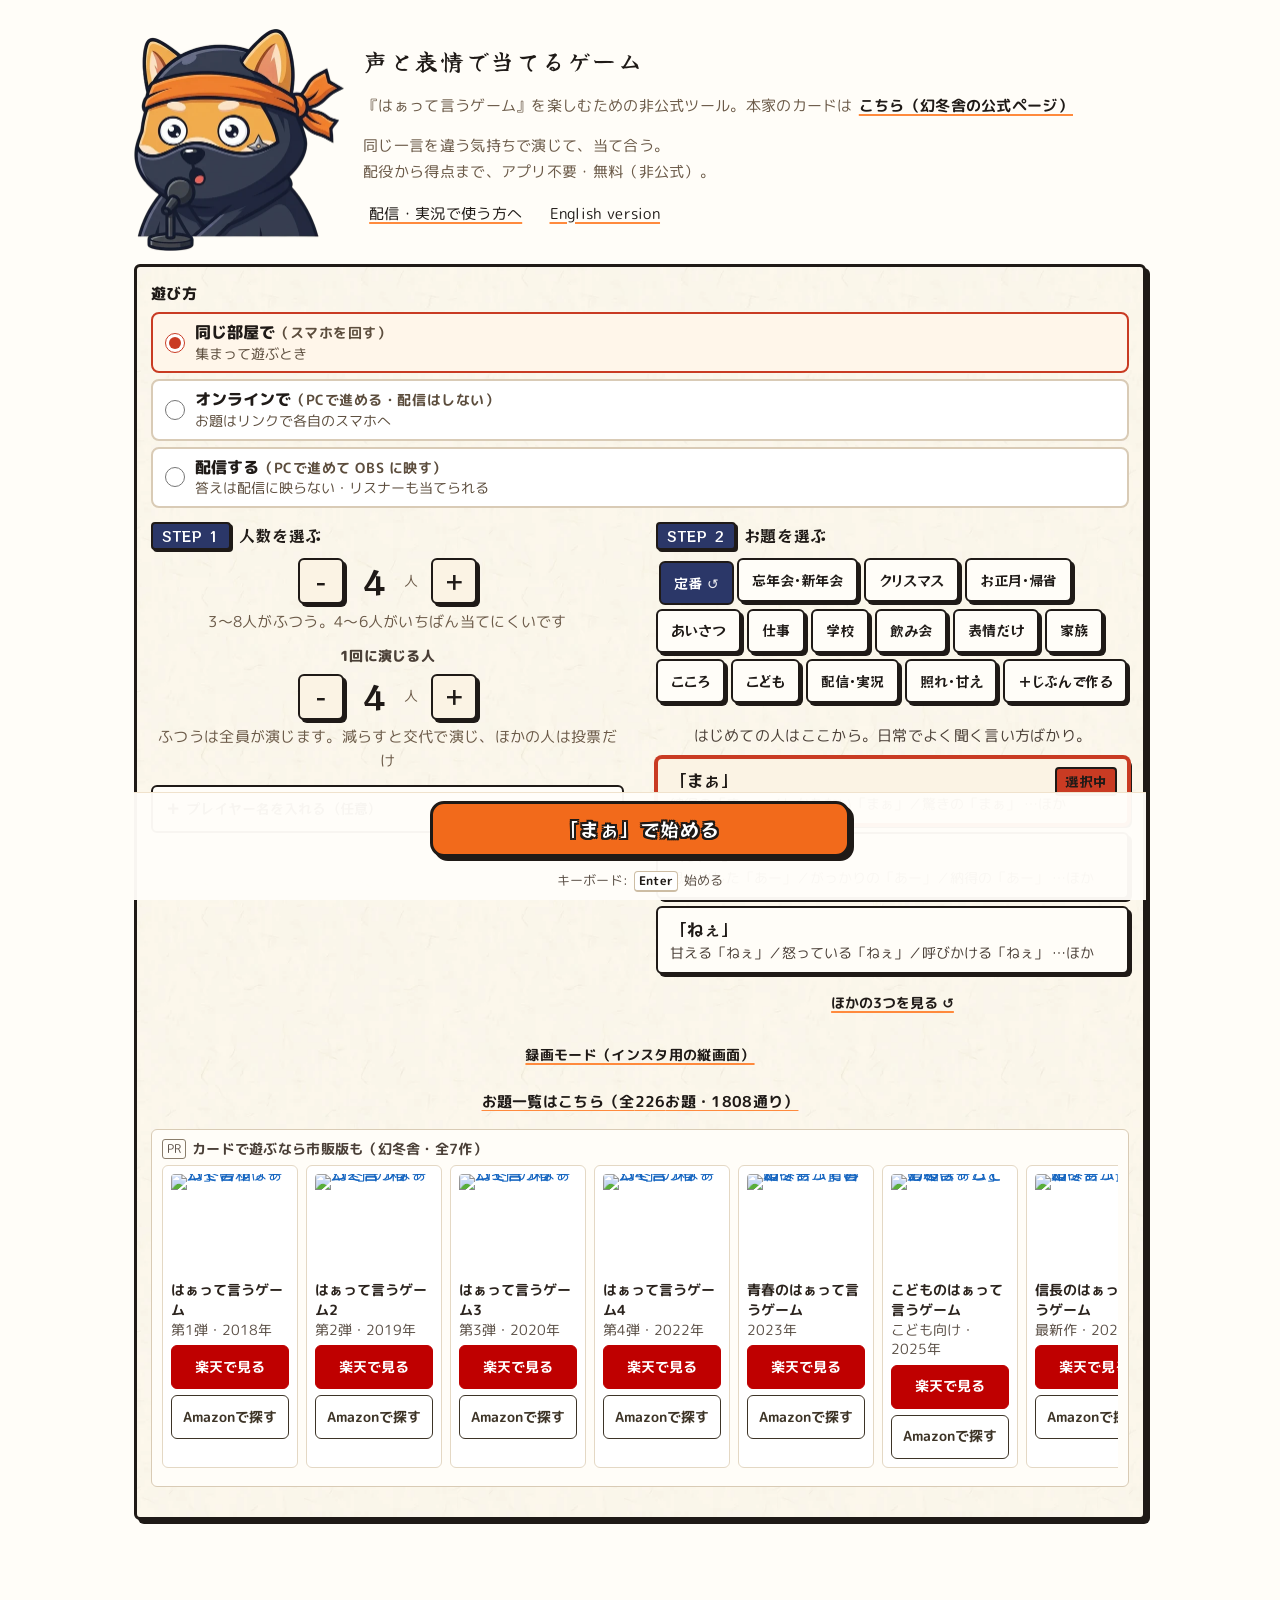
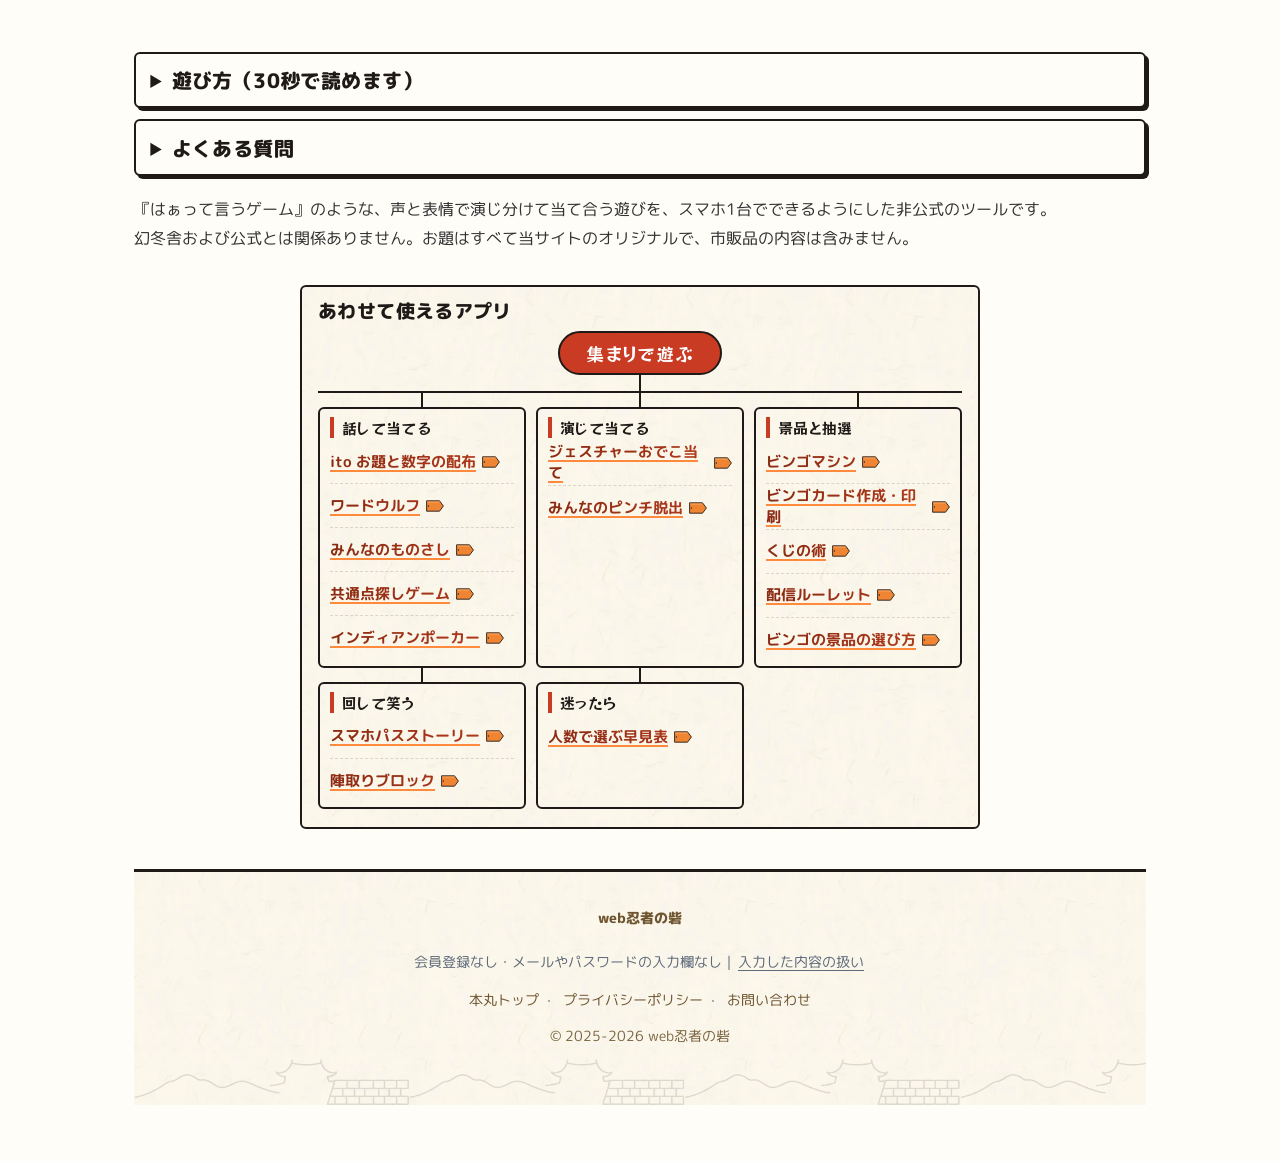
==== commit ea2f4ee6: "はぁ: 陣取りブロックと同じ直し。押したら鳴る音（既定オフ・端末に記憶）・人ごとの色の丸と帯・キーボード操作と案内（パソコン）・パソコン横長の投票は3列（投票の進み／投票／これまでの得点）・役を見るカ" ====
--- a/index.html
+++ b/index.html
@@ -1447,6 +1447,87 @@
   body:not(.stream):not(.gmode) #step-deal .deal-grid{max-width:760px;margin-left:auto;margin-right:auto}
   body:not(.stream):not(.gmode) #step-vote>*{max-width:640px;margin-left:auto;margin-right:auto}
 }
+/* ===== 2026-11-28 陣取りブロックと同じ直し: 音の切り替え・人ごとの色・キーボードの案内・パソコンとタブレットの広さを使う ===== */
+/* 音（上の帯の右・はじめは「音なし」）。配信モードは設定の「効果音」を使うので出さない */
+.hb-snd{flex:none;margin-left:auto;display:inline-flex;align-items:center;gap:4px;min-height:44px;padding:0 10px;font-family:inherit;font-size:13px;font-weight:700;border:1.5px solid #d9cbb5;background:#fff;color:#6e6153;border-radius:22px;cursor:pointer;align-self:center}
+.hb-snd .w{opacity:.25}
+.hb-snd[aria-pressed=true]{border-color:var(--orange);color:var(--orange-d);background:#fff4ea}
+.hb-snd[aria-pressed=true] .w{opacity:1}
+.hbar .hb-step{order:2}.hbar .hb-snd{order:3;margin-left:.4rem}
+body.stream .hb-snd,body.gmode .hb-snd{display:none}
+/* 人ごとの色の丸（名前の前） */
+.p-dot{display:inline-block;width:.78em;height:.78em;border-radius:50%;margin:0 .32em .06em 0;vertical-align:middle;box-shadow:0 0 0 2px #fff,0 0 0 3px rgba(31,26,23,.25);flex:none}
+.stage .p-dot,.reveal .p-dot{box-shadow:0 0 0 2px rgba(255,255,255,.85)}
+.turn-box{position:relative;padding-left:1.15rem}
+.turn-box::before{content:"";position:absolute;left:0;top:0;bottom:0;width:8px;border-radius:4px 0 0 4px;background:var(--pc,var(--orange))}
+.turn-now .p-dot{width:1em;height:1em}
+.turn-row .act{display:flex;align-items:center}
+body:not(.stream) #step-vote .stage.sm::after{content:"";position:absolute;left:0;right:0;top:0;height:7px;background:var(--pc,transparent)}
+/* 得点: スマホ幅とタブレット縦（2列の右側）では棒を名前の下に（横に並べると棒が消え、内訳が3行に折れていた） */
+@media (max-width:559px), (min-width:768px) and (max-width:1023px){
+  body:not(.stream) .score .sr{grid-template-columns:2.6rem minmax(0,1fr) 3.2rem;row-gap:.2rem}
+  body:not(.stream) .score .sr .sr-rk{grid-row:1 / 3}
+  body:not(.stream) .score .sr>b{grid-column:3;grid-row:1 / 3}
+  body:not(.stream) .score .sr .sr-bar{grid-column:2;grid-row:2}
+}
+/* キーボードの案内（マウスのあるパソコンだけ） */
+.kb-hint{display:none;margin:6px auto 0;font-size:13px;color:#5b5047;line-height:1.5;text-align:center}
+.kb-hint kbd{display:inline-block;min-width:1.6em;padding:0 .35em;margin:0 .1em;border:1px solid #cdbda4;border-bottom-width:2px;border-radius:4px;background:#fff;font:inherit;font-weight:700;font-size:12px;line-height:1.5;color:#1f1a17}
+@media (hover:hover) and (pointer:fine){body:not(.stream):not(.gmode) .kb-hint:not([hidden]){display:block}}
+/* 役を見るカード: タブレット・パソコンでは大きく、真ん中に（左に小さく寄っていた） */
+@media (min-width:700px){
+  body:not(.stream):not(.gmode) #step-deal .deal-grid{grid-template-columns:repeat(auto-fit,minmax(112px,134px));justify-content:center;gap:.65rem}
+  body:not(.stream):not(.gmode) #step-deal .deal-card .n{font-size:2.2rem}
+  body:not(.stream):not(.gmode) #step-deal .deal-card .who{font-size:1rem}
+}
+/* 役を見る画面: タブレット・パソコンでは大きく（広い画面の真ん中に小さく出ていた） */
+@media (min-width:700px){
+  body:not(.stream) .reveal .who{font-size:1.35rem}
+  body:not(.stream) .reveal .word{font-size:1.4rem}
+  body:not(.stream) .reveal .act{font-size:2.2rem;padding:1.3rem 2rem;max-width:36rem}
+  body:not(.stream) .reveal .act-tip{font-size:1.05rem;max-width:32rem}
+  body:not(.stream) .reveal .warn{font-size:1rem}
+  body:not(.stream) .reveal .btn-w{font-size:1.15rem;min-height:56px;padding:0 2.2rem}
+}
+/* 「リスナーはコメントで」の1行は配信の話なので、同じ部屋で遊ぶ画面（ふだんのモード）では出さない */
+body:not(.stream) .stream-note{display:none}
+/* 名演技賞が同点で何人も並ぶとき、名前の途中で折り返さない */
+.mvp-n .nw{display:inline-block}
+/* スマホの配る画面: 人ごとの「◯◯さんに送る」「QRで渡す」は「離れた人に送る」1つに畳む（押すと今までの送り方が出る） */
+.deal-remote-btn{display:none}
+@media (max-width:559px){
+  body:not(.stream):not(.gmode) .deal-remote-btn{display:block;width:100%;min-height:48px;margin:.7rem 0 0;border:1.5px solid var(--line);border-radius:8px;background:#fff;font:inherit;font-size:15px;font-weight:700;color:var(--ink);cursor:pointer}
+  body:not(.stream):not(.gmode) .deal-remote-btn[aria-expanded=true]{border-color:var(--orange);color:var(--orange-d);background:#fff4ea}
+  body:not(.stream):not(.gmode) #step-deal:not(.remote-open) :is(.deal-link,.deal-qr,.deal-remote){display:none}
+}
+/* タブレット縦（768〜1023px）の答え合わせも2列（左に答え、右に名演技・得点）。得点表が下に外れていた */
+@media (min-width:768px) and (max-width:1023px){
+  body:not(.stream):not(.gmode) .res-pair{display:grid;grid-template-columns:minmax(0,1fr) minmax(0,1fr);column-gap:16px;align-items:start}
+  body:not(.stream):not(.gmode) .res-pair .ans-grid:not(.one){grid-template-columns:1fr}
+  body:not(.stream):not(.gmode) .res-pair .win-pic{width:100px}
+  body:not(.stream):not(.gmode) .score .sr{grid-template-columns:2.3rem minmax(0,1fr) 2.8rem;column-gap:.4rem}
+  body:not(.stream):not(.gmode) .score .sr .sr-hit{font-size:13px;white-space:nowrap;overflow:hidden;text-overflow:ellipsis}
+}
+/* 広告が見えている間は「ホーム画面に追加」の帯を隠す（広告にかぶせない） */
+body.ad-in-view #haaInstall{visibility:hidden;pointer-events:none}
+/* パソコン横長（1024px以上）の投票: 左に「投票の進み」、真ん中に投票、右に「これまでの得点」 */
+.vote-side,.vote-score{display:none}
+@media (min-width:1024px){
+  body:not(.stream):not(.gmode) #step-vote:not(.hidden){display:grid;grid-template-columns:minmax(0,1fr) minmax(0,600px) minmax(0,1fr);column-gap:24px;align-items:start}
+  body:not(.stream):not(.gmode) #step-vote>*{grid-column:2;max-width:none;margin-left:0;margin-right:0}
+  body:not(.stream):not(.gmode) #step-vote>.vote-side:not([hidden]),body:not(.stream):not(.gmode) #step-vote>.vote-score:not([hidden]){display:block;grid-row:1 / span 12;align-self:start;margin-top:2.4rem;padding:.6rem .7rem;border:1.5px solid var(--line);border-radius:8px;background:#fffdf8;font-size:15px}
+  body:not(.stream):not(.gmode) #step-vote>.vote-side{grid-column:1}
+  body:not(.stream):not(.gmode) #step-vote>.vote-score{grid-column:3}
+  .vote-side .vs-h,.vote-score .vs-h{margin:0 0 .35rem;font-size:14px;font-weight:800;color:var(--muted)}
+  .vote-side ul,.vote-score ul{list-style:none;margin:0;padding:0}
+  .vote-side li,.vote-score li{display:flex;align-items:center;gap:.2rem;min-height:32px;padding:0 .3rem;border-radius:6px}
+  .vote-side .vs-n,.vote-score .vs-n{flex:1;min-width:0;overflow:hidden;text-overflow:ellipsis;white-space:nowrap;font-weight:700}
+  .vote-side .vs-c,.vote-score .vs-c{flex:none;font-weight:800;color:var(--muted);font-variant-numeric:tabular-nums}
+  .vote-side li.cur{background:#fff3e2;box-shadow:inset 4px 0 0 var(--orange)}
+  .vote-side li.cur .vs-c{color:var(--orange-d)}
+  .vote-side li.done .vs-n{color:var(--muted);font-weight:500}
+  .vote-score .vs-c{color:var(--orange-d)}
+}
 </style>
 <style id="rec-2026-11-27">
 /* ===== 録画モード（?rec=1・2026-11-27）: インスタに載せる画面録画用の縦9:16。枠・安全地帯・広告とGA4は kit の k-rec。
@@ -1574,7 +1655,8 @@
     </div>
   </div>
   <!-- 遊んでいる間だけ出す帯。配信に映ったときにサイト名が読める。右は進み具合 -->
-  <div class="hbar"><span class="hb-name">声と表情で当てるゲーム</span><span class="hb-url">haa.kkpwebninja.com</span><span class="hb-step" id="hbStep"></span></div>
+  <div class="hbar"><span class="hb-name">声と表情で当てるゲーム</span><span class="hb-url">haa.kkpwebninja.com</span><span class="hb-step" id="hbStep"></span><button type="button" class="hb-snd" id="sndBtn" aria-pressed="false" aria-label="音を出す"><svg viewBox="0 0 24 24" width="18" height="18" aria-hidden="true"><path d="M4 9h4l5-4v14l-5-4H4z" fill="currentColor"/><path class="w" d="M16 8.5a5 5 0 0 1 0 7M18.5 6a8.5 8.5 0 0 1 0 12" stroke="currentColor" stroke-width="2" fill="none" stroke-linecap="round"/></svg><span class="t">音なし</span></button></div>
+  <p class="kb-hint" id="kbHint" hidden></p>
   <p class="now-actor" id="nowActor" hidden aria-live="polite"></p>
   <!-- 配信モードだけ：直近の回の○×（答え合わせのたびに右から入る）。記録は端末内の haa-log から -->
   <div class="rec-strip" id="recStrip" aria-label="直近の回の当たり外れ"></div>
@@ -1790,6 +1872,7 @@
   <!-- 配信モードだけ：配る場面を配信に映したとき、視聴者にも「いま何をしているか」が分かるように（名前と確認の印だけ。だれがどの気持ちかは出さない） -->
   <div class="deal-scroll" id="dealScroll" hidden aria-live="polite"></div>
   <div class="deal-grid" id="dealGrid"></div>
+  <button type="button" class="deal-remote-btn" id="dealRemoteBtn" aria-expanded="false">離れた人に送る（リンク・QR）</button>
   <div class="join-box" id="joinBox" hidden></div>
   <!-- 配信モードで離れた人がいる回だけ：当てる人に送る参加リンクを、進行役メニューの外に1行で出す（2026-10-20 案C）。開くと #joinBox をここへ移して使う。参加リンクに答えは入っていない -->
   <details class="k-fold join-menu" id="joinMenu" hidden><summary id="joinSum"></summary></details>
@@ -2423,6 +2506,8 @@
 function esc(t){ return String(t).replace(/[&<>"']/g, ch=>({'&':'&amp;','<':'&lt;','>':'&gt;','"':'&quot;',"'":'&#39;'}[ch])); }
 function pName(i){ const n = (S.names[i]||'').trim(); return n || COLORS[i%COLORS.length].n; }
 function pLabel(i){ return (S.names[i]||'').trim() ? pName(i) : (i+1)+'人目・'+pName(i); }
+// 2026-11-28 人ごとの色の丸（名前の前）。番・投票・得点のどこでも同じ色で、誰のことかがひと目で分かる
+function pDot(i){ return '<i class="p-dot" style="background:'+COLORS[i%COLORS.length].bg+'" aria-hidden="true"></i>'; }
 function renderNames(){
   const g = $('namesGrid'); if (!g) return; g.innerHTML = '';
   for (let i=0;i<S.players;i++){
@@ -3002,7 +3087,7 @@
     }
     // ポップアップが止められたときは、いつもの画面で出す（配信では映像を隠してもらう）
   }
-  $('revealWho').textContent = pLabel(S.act[i])+' さん';
+  $('revealWho').innerHTML = pDot(S.act[i])+esc(pLabel(S.act[i]))+' さん';
   $('revealWordLine').textContent = '言う言葉は「'+S.theme.word+'」';
   $('revealAct').textContent = S.theme.acts[S.assign[i]];
   setActTip();
@@ -3020,6 +3105,7 @@
   }
   $('reveal').classList.add('show');
   $('reveal').dataset.i = i;
+  sfx('flip');
 }
 // 受け取った演技カードは、タップするまで隠す（配信に映っても見えない）。もう一度タップで隠す
 $('revealAct').addEventListener('click', ()=>{
@@ -3040,6 +3126,7 @@
   S.seen[i] = true;
   if (S.dealNow === i) S.dealNow = -1;
   $('reveal').classList.remove('show');
+  sfx('close');
   renderDeal();
 });
 
@@ -3130,7 +3217,7 @@
     const p = S.act[j];
     const row = document.createElement('div');
     row.className='res-row turn-row';
-    row.innerHTML = '<span class="nm">'+(n+1)+'番目</span><span class="act">'+esc(pLabel(p))+'</span>';
+    row.innerHTML = '<span class="nm">'+(n+1)+'番目</span><span class="act">'+pDot(p)+esc(pLabel(p))+'</span>';
     w.appendChild(row);
   });
   renderTurn();
@@ -3139,13 +3226,14 @@
   const tb = $('turnBox'); if (!tb || !S.order) return;
   const n = Math.min(S.turn||0, S.k-1), last = n >= S.k-1;
   const nm = j=>esc(pName(S.act[S.order[j]]));
-  tb.innerHTML = '<p class="turn-now">いまの番：<b>'+nm(n)+'</b> さん<small>'+(n+1)+'/'+S.k+'</small></p>'
+  const pn = S.act[S.order[n]]; tb.style.setProperty('--pc', COLORS[pn%COLORS.length].bg);
+  tb.innerHTML = '<p class="turn-now">'+pDot(pn)+'いまの番：<b>'+nm(n)+'</b> さん<small>'+(n+1)+'/'+S.k+'</small></p>'
     + (last ? '<p class="turn-last">最後の人です。演じ終わったら下のボタンへ</p>'
             : '<button type="button" class="btn-sub turn-next" id="turnNext">次の人（'+nm(n+1)+' さん）</button>')
     + (n > 0 ? '<button type="button" class="turn-back" id="turnBack">↶ 前の人に戻す</button>' : '');
   $('performList').querySelectorAll('.turn-row').forEach((r,k)=>{ r.classList.toggle('cur', k === n); r.classList.toggle('done', k < n); });
-  const nx = $('turnNext'); if (nx) nx.addEventListener('click', ()=>{ S.turn = n+1; renderTurn(); });
-  const bk = $('turnBack'); if (bk) bk.addEventListener('click', ()=>{ S.turn = n-1; renderTurn(); });
+  const nx = $('turnNext'); if (nx) nx.addEventListener('click', ()=>{ S.turn = n+1; renderTurn(); sfx('tap'); });
+  const bk = $('turnBack'); if (bk) bk.addEventListener('click', ()=>{ S.turn = n-1; renderTurn(); sfx('tap'); });
 }
 $('toVote').addEventListener('click', ()=>{ S.voter=0; S.target=-1; nextVote(); show('vote'); });
 // 投票は人数×(人数−1)回スマホを回す（6人で30回）。そこで止まる人が多いので、口で当て合って答えだけ見る道を用意する
@@ -3175,11 +3263,12 @@
 function renderVote(){
   setTimeout(()=>pushView(), 0);
   $('voteGrid').hidden = !useGrid(); $('voteList').hidden = useGrid(); if (!useGrid()) $('voteLegend').hidden = true;
-  if (useGrid()) return renderVoteGrid();
+  if (useGrid()){ voteSideRender(); return renderVoteGrid(); }
   const vw = $('voteWho'); if (vw){ vw.classList.remove('swap'); void vw.offsetWidth; vw.classList.add('swap'); }
   if (STREAM_MQ.matches) $('voteHint').innerHTML = '離れた人の答えは、聞いて代わりに押してください。<br>視聴者のみなさんはコメントで。';
-  $('voteWho').textContent = pLabel(S.voter)+' さんの番';
-  $('voteTarget').innerHTML = '<b>'+esc(pLabel(S.act[S.target]))+'</b> さんは、どの気持ちだった？';
+  $('voteWho').innerHTML = pDot(S.voter)+esc(pLabel(S.voter))+' さんの番';
+  $('voteTarget').innerHTML = pDot(S.act[S.target])+'<b>'+esc(pLabel(S.act[S.target]))+'</b> さんは、どの気持ちだった？';
+  const vst = $('voteWho').closest('.stage'); if (vst) vst.style.setProperty('--pc', COLORS[S.voter%COLORS.length].bg);
   // 出た直後（次の人の番に切り替わった直後）の押しまちがいは数えない（2026-10-22 手書きの 350ms を kit の KKit.settle に）
   const w = $('voteList'); w.innerHTML=''; KKit.settle(w, 350).block();
   // 出た直後の 350ms は押しても数えない（前の人の連打よけ）。その間は薄くして「まだ」と分かるように
@@ -3213,10 +3302,12 @@
   else { vp.textContent = '投票 '+done+' / '+total; vp.classList.remove('ok'); }
   S.voteOk = '';
   $('voteUndo').hidden = !(S.voteHist && S.voteHist.length);
+  voteSideRender();
 }
 // 押し間違えたときだけ、1つ前の票に戻ってやり直す（押す回数は増やさない・2026-10-17）
 $('voteUndo').addEventListener('click', ()=>{
   const h = S.voteHist && S.voteHist.pop(); if (!h) return;
+  sfx('close');
   if (h.voter === 'L'){ if (h.prev === undefined) delete S.lv[h.target]; else S.lv[h.target] = h.prev; renderVote(); return; }
   if (useGrid()){
     if (h.prev === undefined){ if (S.votes[h.voter]){ delete S.votes[h.voter][h.target]; if (!Object.keys(S.votes[h.voter]).length) delete S.votes[h.voter]; } }
@@ -3339,7 +3430,7 @@
   const gmax = got.reduce((m,x)=>Math.max(m, x.c), 0);
   let mvp = '';
   if (gmax > 0){
-    const names = got.filter(x=>x.c === gmax).map(x=>esc(pName(x.p))+' さん').join('・');
+    const names = got.filter(x=>x.c === gmax).map((x,i,arr)=>'<span class="nw">'+esc(pName(x.p))+' さん'+(i < arr.length-1 ? '・' : '')+'</span>').join('');
     mvp = '<div class="mvp"><span class="mvp-k">名演技賞</span><span class="mvp-n">'+names+'</span><small class="mvp-w">'+gmax+'人に伝わりました</small></div>';
     // 2026-11-05 名演技賞の直下に本家のカードへの1行（下の「もっと遊びたくなったら」と同じリンク）。配信モードでは出さない
     if (!document.body.classList.contains('stream')) mvp += '<p class="mvp-shop"><span>本家『はぁって言うゲーム』のカードで続きを</span><a href="'+MVP_AMZ+'" target="_blank" rel="nofollow sponsored noopener" data-shop="amazon">Amazonで評価を見る（PR）</a><a href="'+MVP_RAK+'" target="_blank" rel="nofollow sponsored noopener" data-shop="rakuten">楽天（PR）</a></p>';
@@ -3361,7 +3452,7 @@
     }
     const pp = ppl[pName(o.i)];
     const hitTxt = '<small class="sr-hit">'+ptLine(S.ptHit[o.i], S.ptGot[o.i], pp ? pp.tries : null)+'</small>';
-    h += '<div class="sr'+(rank===1&&tmaxL>0?' top':'')+'"><span class="sr-rk">'+rank+'位</span><span class="sr-nm"><span class="sr-n">'+esc(pName(o.i))+'</span>'+hitTxt+'</span>'
+    h += '<div class="sr'+(rank===1&&tmaxL>0?' top':'')+'"><span class="sr-rk">'+rank+'位</span><span class="sr-nm"><span class="sr-n">'+pDot(o.i)+esc(pName(o.i))+'</span>'+hitTxt+'</span>'
       + '<span class="sr-bar"><i style="width:'+w+'%;background:'+COLORS[o.i%COLORS.length].bg+'"></i></span><b>'+o.v+'点'+(S.rounds > 1 ? '<small class="sr-add">+'+sc[o.i]+'</small>' : '')+'</b></div>';
   });
   S.lastScores = {rounds:S.rounds, rows:S.total.map((v,i)=>{ const pp = ppl[pName(i)]; return {name:pName(i), color:COLORS[i%COLORS.length].bg, total:v, add:sc[i], hit:S.ptHit[i], tries:pp?pp.tries:null, got:S.ptGot[i], pt:ptLine(S.ptHit[i], S.ptGot[i], pp ? pp.tries : null)}; })};
@@ -3477,7 +3568,12 @@
 // 効果音（配信モードだけ・ブラウザで合成。音のファイルは使わない）
 // 2026-11-24 音は kit の KKit.sfx が1つの音の部品で鳴らす
 const SFX_KEY = 'haa-sfx';
-function sfxOn(){ if (!document.body.classList.contains('stream')) return false; const t = $('sfxToggle'); return !t || t.checked; }
+// 2026-11-28 ふだんのモードも、上の帯の「音」を押した人だけ鳴る（はじめは鳴らさない・この端末に覚える。陣取りブロックと同じ決まり）
+const SND_KEY = 'haa-snd';
+let SND_ON = false; try { SND_ON = localStorage.getItem(SND_KEY) === '1'; } catch(e){}
+function sfxOn(){ if (!document.body.classList.contains('stream')) return SND_ON; const t = $('sfxToggle'); return !t || t.checked; }
+function drawSnd(){ const b = $('sndBtn'); if (!b) return; b.setAttribute('aria-pressed', String(SND_ON)); b.querySelector('.t').textContent = SND_ON ? '音あり' : '音なし'; }
+if ($('sndBtn')){ drawSnd(); $('sndBtn').addEventListener('click', ()=>{ SND_ON = !SND_ON; try { localStorage.setItem(SND_KEY, SND_ON ? '1' : '0'); } catch(e){} drawSnd(); if (SND_ON) sfx('pick'); track('haa_snd',{on:SND_ON}); }); }
 
 function sfx(kind, force){
   if (!force && !sfxOn()) return;
@@ -4670,6 +4766,87 @@
   $('fromStreamX').addEventListener('click', ()=>{ box.hidden = true; try { sessionStorage.setItem('haa-fs-x','1'); } catch(e){} });
 })();
 
+// ===== 2026-11-28 陣取りブロックと同じ直し（キーボード・投票の進み・広告にかぶる帯） =====
+// パソコンの投票: 左に「投票の進み」（だれが済んだか・いまの人）、右に「これまでの得点」。1024px 未満では CSS で出さない
+function voteSideRender(){
+  const sec = $('step-vote'); if (!sec) return;
+  let side = $('voteSide'), sc = $('voteScore');
+  if (!side){ side = document.createElement('aside'); side.className = 'vote-side'; side.id = 'voteSide'; side.setAttribute('aria-label','投票の進み'); sec.appendChild(side); }
+  if (!sc){ sc = document.createElement('aside'); sc.className = 'vote-score'; sc.id = 'voteScore'; sc.setAttribute('aria-label','これまでの得点'); sec.appendChild(sc); }
+  const on = !useGrid() && S.act && S.players > 1;
+  side.hidden = !on; sc.hidden = !(on && S.rounds >= 1 && S.total && S.total.length);
+  if (!on) return;
+  let h = '<p class="vs-h">投票の進み</p><ul>';
+  for (let v=0; v<S.players; v++){
+    const need = S.k - (S.act.indexOf(v) >= 0 ? 1 : 0); if (need <= 0) continue;
+    const got = S.votes[v] ? Object.keys(S.votes[v]).length : 0, done = got >= need;
+    h += '<li class="'+(v === S.voter && !done ? 'cur' : '')+(done ? ' done' : '')+'">'+pDot(v)+'<span class="vs-n">'+esc(pName(v))+'</span><span class="vs-c">'+(done ? '済' : got+'/'+need)+'</span></li>';
+  }
+  side.innerHTML = h + '</ul>';
+  if (!sc.hidden){
+    const rows = S.total.map((t,i)=>({i,t})).sort((a,b)=>b.t-a.t);
+    sc.innerHTML = '<p class="vs-h">これまでの得点</p><ul>' + rows.map(o=>'<li>'+pDot(o.i)+'<span class="vs-n">'+esc(pName(o.i))+'</span><span class="vs-c">'+o.t+'点</span></li>').join('') + '</ul>';
+  }
+}
+// キーボードで遊ぶ（マウスのあるパソコン・ふだんのモードだけ）。下の帯に、その画面で使えるキーを1行で出す
+const KB_FINE = !!(window.matchMedia && matchMedia('(hover:hover) and (pointer:fine)').matches);
+const KB_TXT = {
+  setup:'キーボード: <kbd>Enter</kbd> 始める',
+  deal:'キーボード: <kbd>1</kbd>〜<kbd>8</kbd> その番号のカードを開く・<kbd>Enter</kbd> 閉じる／演じるへ',
+  perform:'キーボード: <kbd>→</kbd> 次の人・<kbd>←</kbd> 前の人・<kbd>Enter</kbd> 投票へ',
+  vote:'キーボード: <kbd>1</kbd>〜<kbd>8</kbd> その番号に投票・<kbd>Backspace</kbd> 1つ前をやり直す',
+  result:'キーボード: <kbd>Enter</kbd> 答えを見る／もう1回遊ぶ'
+};
+function kbHintSync(){
+  const el = $('kbHint'), dock = $('dock'); if (!el || !dock) return;
+  if (el.parentNode !== dock) dock.appendChild(el);
+  const t = KB_FINE && KB_TXT[S.step || 'setup'];
+  el.hidden = !t; if (t) el.innerHTML = t;
+}
+if ($('dock') && window.MutationObserver) new MutationObserver(kbHintSync).observe($('dock'), {attributes:true, attributeFilter:['data-step']});
+kbHintSync();
+document.addEventListener('keydown', e=>{
+  if (!KB_FINE || e.altKey || e.ctrlKey || e.metaKey || e.isComposing) return;
+  const bd = document.body; if (bd.classList.contains('stream') || bd.classList.contains('gmode')) return;
+  const t = e.target; if (t && (t.isContentEditable || /^(INPUT|TEXTAREA|SELECT)$/.test(t.tagName))) return;
+  if ((typeof LOG_UI === 'object' && LOG_UI && LOG_UI.open) || ($('qrModal') && !$('qrModal').hidden)) return;
+  const can = el => el && !el.hidden && !el.disabled && el.offsetParent !== null;
+  const go = el => { if (!can(el)) return false; e.preventDefault(); el.click(); return true; };
+  if ($('reveal').classList.contains('show')){
+    if (e.key === 'Enter' || e.key === ' ' || e.key === 'Escape') go($('revealClose'));
+    return;
+  }
+  // ボタンにフォーカスがあるときの Enter・スペースは、そのボタンに任せる
+  if ((e.key === 'Enter' || e.key === ' ') && t && t.tagName === 'BUTTON') return;
+  const d = /^[1-8]$/.test(e.key) ? +e.key : 0, st = S.step || 'setup';
+  if (st === 'deal' && d){
+    const cs = [].slice.call(document.querySelectorAll('#dealGrid .deal-card'));
+    go(cs.filter(c=>{ const n = c.querySelector('.n'); return n && n.textContent === String(d); })[0] || cs[d-1]);
+    return;
+  }
+  if (st === 'vote' && d){ if (!$('voteList').hidden) go($('voteList').querySelectorAll('.vote-item')[d-1]); return; }
+  if (st === 'vote' && e.key === 'Backspace'){ go($('voteUndo')); return; }
+  if (st === 'perform' && e.key === 'ArrowRight'){ go($('turnNext')); return; }
+  if (st === 'perform' && e.key === 'ArrowLeft'){ go($('turnBack')); return; }
+  if (e.key === 'Enter'){
+    const ids = {setup:['startGame'], deal:['toPerform'], perform:['toVote','toReveal'], result:['unveil','newGame']}[st] || [];
+    for (const id of ids){ if (go($(id))) return; }
+  }
+});
+// スマホの配る画面: 「離れた人に送る」を押すと、人ごとの送る・QRが出る（もう一度押すと畳む）。送った人がいれば開いたまま
+if ($('dealRemoteBtn')) $('dealRemoteBtn').addEventListener('click', ()=>{
+  const d = $('step-deal'), on = !d.classList.contains('remote-open');
+  d.classList.toggle('remote-open', on); $('dealRemoteBtn').setAttribute('aria-expanded', String(on));
+  $('dealRemoteBtn').textContent = on ? '送り方を閉じる' : '離れた人に送る（リンク・QR）';
+  sfx('tap'); track('haa_deal_remote', {open:on});
+});
+// 結果の下の広告が画面に入っている間は「ホーム画面に追加」の帯を隠す（帯が広告にかぶっていた）
+(function(){
+  const ad = document.querySelector('#postOnly .ad-slot');
+  if (!ad || !('IntersectionObserver' in window)) return;
+  new IntersectionObserver(es=>es.forEach(en=>document.body.classList.toggle('ad-in-view', en.isIntersecting))).observe(ad);
+})();
+
 // 広告は結果画面が表示されてから1回だけ読み込む。
 // 読み込み時に押すと、枠が非表示（幅0）のままなので広告が入らず、枠が死んでいた（2026-09-20 修正）。
 })();
